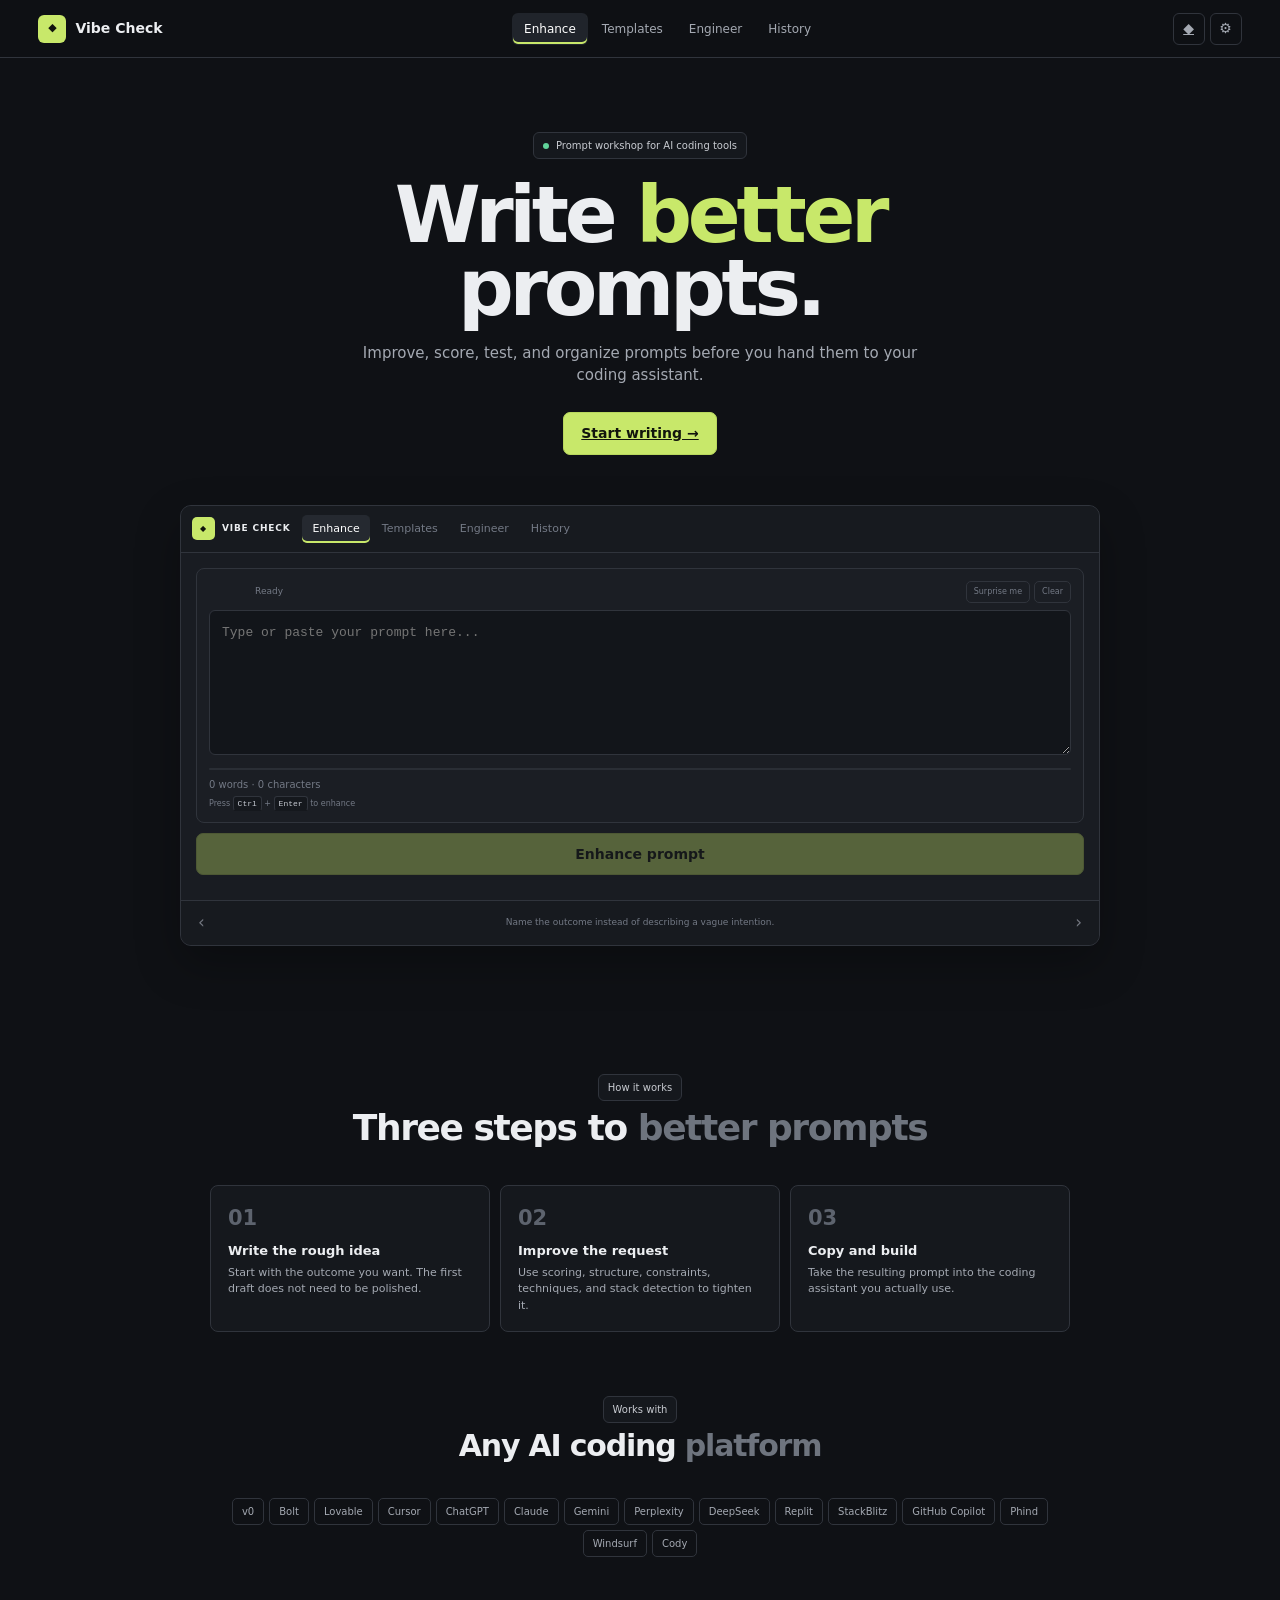
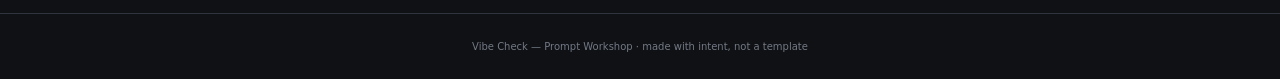
==== index.html @ f43434f5 "Update index.html" ====
<!doctype html>
<html lang="en">
<head>
<meta charset="utf-8">
<meta name="viewport" content="width=device-width, initial-scale=1">
<title>Vibe Check — Prompt Workshop</title>
<style>
:root{
  --bg:#0f1115;
  --bg-raised:#15181d;
  --panel:#191c22;
  --panel-strong:#1d2027;
  --panel-soft:#232730;
  --line:#30343c;
  --line-strong:#464b55;
  --text:#eceef1;
  --muted:#a4a9b2;
  --quiet:#737985;
  --accent:#c8e86a;
  --accent-2:#8bd7e7;
  --ok:#61d39a;
  --bad:#ed7777;
  --warn:#e5c76b;
  --shadow:0 18px 45px rgba(0,0,0,.28);
  --shadow-soft:0 7px 18px rgba(0,0,0,.18);
  --radius:10px;
  --ease:cubic-bezier(.2,.7,.2,1);
}

*{box-sizing:border-box}
html{scroll-behavior:smooth}
body{
  margin:0;
  min-height:100vh;
  color:var(--text);
  background:var(--bg);
  font:14px/1.5 Inter,ui-sans-serif,system-ui,-apple-system,BlinkMacSystemFont,"Segoe UI",sans-serif;
  overflow-x:hidden;
}
body::before{display:none}
::selection{background:rgba(200,232,106,.22);color:#fff}
button,input,textarea{font:inherit}
button{cursor:pointer}
a{color:inherit}
.hidden{display:none!important}

.topbar{
  position:sticky;
  top:0;
  z-index:20;
  min-height:58px;
  padding:8px clamp(14px,3vw,44px);
  display:flex;
  align-items:center;
  justify-content:space-between;
  gap:16px;
  background:rgba(15,17,21,.96);
  border-bottom:1px solid var(--line);
}
.brand{display:flex;align-items:center;gap:9px;text-decoration:none;font-weight:750}
.brand-mark,.app-mark{
  display:grid;
  place-items:center;
  color:#10130d;
  background:var(--accent);
  box-shadow:none;
}
.brand-mark{width:28px;height:28px;border-radius:6px;font-size:11px;transform:none}
.brand-name{letter-spacing:0}
.main-nav{display:flex;gap:2px;padding:2px;background:transparent;border:0;border-radius:7px}
.main-nav button,.small-icon{
  border:1px solid transparent;
  background:transparent;
  color:var(--muted);
  border-radius:6px;
  transition:.15s var(--ease);
}
.main-nav button{padding:6px 11px;font-size:12px}
.main-nav button:hover,.main-nav button.active{background:#20242b;color:#fff}
.main-nav button.active{box-shadow:inset 0 -2px 0 var(--accent)}
.top-actions{display:flex;gap:5px}
.small-icon{width:32px;height:32px;border-color:var(--line);display:inline-grid;place-items:center}
.small-icon:hover{background:#20242b;color:#fff;border-color:var(--line-strong);transform:none}

.hero{
  text-align:center;
  padding:74px 20px 62px;
  position:relative;
}
.hero::after{display:none}
.badge{
  display:inline-flex;
  align-items:center;
  gap:7px;
  padding:5px 9px;
  border:1px solid var(--line);
  border-radius:6px;
  background:#15181d;
  color:#c8cbd1;
  font-size:10px;
  letter-spacing:0;
  box-shadow:none;
}
.dot{width:6px;height:6px;border-radius:50%;background:var(--ok);box-shadow:none}
.hero h1{
  font-size:clamp(46px,7vw,78px);
  line-height:.94;
  letter-spacing:-.055em;
  margin:20px 0 16px;
  text-wrap:balance;
}
.hero h1 span{
  color:var(--accent);
  background:none;
}
.hero p{
  max-width:560px;
  margin:0 auto 25px;
  color:var(--muted);
  font-size:15px;
}
.primary{
  display:inline-flex;
  align-items:center;
  gap:7px;
  border:1px solid #b8d85d;
  border-radius:7px;
  padding:10px 17px;
  background:var(--accent);
  color:#11140d;
  font-weight:750;
  box-shadow:none;
  transition:.15s var(--ease);
}
.primary:hover{transform:none;filter:brightness(1.04);box-shadow:none}
.primary:active{transform:none}

.shell{width:min(920px,calc(100% - 24px));margin:-12px auto 72px}
.workspace{
  overflow:hidden;
  border:1px solid var(--line);
  border-radius:11px;
  background:var(--panel);
  box-shadow:var(--shadow);
  position:relative;
}
.workspace::before{display:none}
.workspace-head{
  display:flex;
  align-items:center;
  gap:12px;
  padding:9px 11px;
  border-bottom:1px solid var(--line);
  background:#171a1f;
  position:relative;
  z-index:1;
}
.app-id{display:flex;align-items:center;gap:7px;font-size:9px;font-weight:800;letter-spacing:.09em;white-space:nowrap}
.app-mark{width:23px;height:23px;border-radius:5px;font-size:8px}
.workspace-tabs{display:flex;gap:2px;overflow:auto;flex:1;scrollbar-width:none}
.workspace-tabs::-webkit-scrollbar{display:none}
.workspace-tabs button{
  flex:0 0 auto;
  padding:6px 10px;
  border:0;
  border-radius:5px;
  background:transparent;
  color:var(--quiet);
  font-size:11px;
  transition:.15s var(--ease);
}
.workspace-tabs button:hover{color:#fff;background:#20242b}
.workspace-tabs button.active{color:#fff;background:#252930;box-shadow:inset 0 -2px 0 var(--accent)}
.panel{padding:15px;position:relative;z-index:1}
.panel:not(.active){display:none}

.box{
  padding:12px;
  margin-bottom:10px;
  border:1px solid var(--line);
  border-radius:8px;
  background:#1b1e24;
  box-shadow:none;
}
textarea,input[type=text]{
  width:100%;
  border:1px solid var(--line);
  outline:0;
  color:#fff;
  background:#12151a;
  border-radius:6px;
  transition:.15s var(--ease);
}
textarea:focus,input[type=text]:focus{
  border-color:#71813d;
  box-shadow:0 0 0 2px rgba(200,232,106,.06);
}
textarea{resize:vertical}
#prompt-input{
  min-height:145px;
  padding:12px;
  font:13px/1.6 ui-monospace,SFMono-Regular,Menlo,monospace;
  background:#12151a;
}
.meta{display:flex;justify-content:space-between;gap:12px;margin-top:7px;color:var(--quiet);font-size:10px}
.meta::first-letter{color:var(--accent)}
.level{padding:2px 7px;border-radius:4px;font-size:9px;font-weight:750}
.level.simple{background:#292d34;color:#c1c5cd}
.level.moderate{background:#342d3e;color:#cdb5e8}
.level.detailed{background:#1e382b;color:#79dca5}
.row{display:flex;gap:7px;align-items:center;margin-bottom:10px}
.grow{flex:1}
.secondary,.copy-btn{
  border:1px solid var(--line);
  background:transparent;
  color:var(--muted);
  border-radius:6px;
  transition:.15s var(--ease);
}
.secondary{padding:6px 10px;font-size:10px}
.secondary:hover{background:#24282f;color:#fff;border-color:var(--line-strong);transform:none}
.enhance{
  width:100%;
  height:42px;
  border:1px solid #adc957;
  border-radius:7px;
  background:var(--accent);
  color:#10130d;
  font-weight:800;
  box-shadow:none;
  transition:.15s var(--ease);
}
.enhance:hover:not(:disabled){transform:none;filter:brightness(1.04);box-shadow:none}
.enhance:disabled{opacity:.35;cursor:not-allowed;box-shadow:none}
.busy .label{display:none}.busy .spinner{display:block}
.spinner{display:none;width:15px;height:15px;border:2px solid #9da98a;border-top-color:#10130e;border-radius:50%;animation:spin .7s linear infinite;margin:auto}
@keyframes spin{to{transform:rotate(360deg)}}

.stack{
  display:flex;
  align-items:center;
  gap:7px;
  margin-bottom:9px;
  padding:6px 9px;
  border:1px solid #35434a;
  border-radius:6px;
  background:#1a2327;
  font-size:10px;
}
.stack strong{color:#fff}.stack small{color:var(--quiet)}
.tipbox{
  padding:10px;
  margin-bottom:9px;
  border:1px solid var(--line);
  border-radius:7px;
  color:var(--muted);
  font-size:10px;
  background:#1a1d22;
}
.tipbox strong{display:block;color:#ddd;margin-bottom:4px}
.tipbox ul{margin:5px 0 0 17px;padding:0}
.tipbox li{margin:2px 0}

.score{
  display:grid;
  grid-template-columns:auto 1fr;
  gap:12px;
  padding:14px;
  border:1px solid var(--line);
  border-radius:8px;
  background:#1b1e24;
  margin-bottom:10px;
}
.score-value{font-size:38px;font-weight:800;line-height:1;letter-spacing:-.04em;color:var(--accent)}
.score-caption{font-weight:750;margin-bottom:7px}
.meter{display:grid;grid-template-columns:70px 1fr 28px;align-items:center;gap:7px;margin:4px 0;font-size:10px;color:var(--muted)}
.track{height:4px;background:#2a2e35;border-radius:2px;overflow:hidden}
.fill{height:100%;background:var(--accent);border-radius:inherit;transition:width .4s var(--ease)}
.score-note{grid-column:1/-1;padding-top:8px;border-top:1px solid #2a2e35;color:var(--muted);font-size:10px}

.result-head,.section-head{display:flex;align-items:center;justify-content:space-between;gap:8px}
.result-head{padding:10px 12px 0}
.result-title{font-size:10px;text-transform:uppercase;letter-spacing:.07em;color:#c7c8ce;font-weight:750}
.copy-btn{padding:4px 8px;font-size:9px}
.copy-btn:hover{color:#fff;background:#25292f}
.copy-btn.done{color:var(--ok);border-color:var(--ok)}
.result-text,.compare pre{margin:0;padding:10px 12px;color:#fff;white-space:pre-wrap;overflow:auto;font:12px/1.6 ui-monospace,SFMono-Regular,Menlo,monospace}
.result-text{max-height:250px}
.improvements,.changes{padding:0 12px 10px;color:var(--muted);font-size:10px}
.improvements div,.changes div{padding:2px 0}

.compare{display:grid;grid-template-columns:1fr 1fr;gap:7px;margin-bottom:10px}
.compare>div{overflow:hidden;border:1px solid var(--line);border-radius:7px;background:#1b1e24}
.compare h4{margin:0;padding:7px 9px;border-bottom:1px solid var(--line);font-size:9px;text-transform:uppercase}
.before h4{color:var(--bad)}.after h4{color:var(--ok)}
.compare pre{max-height:165px;padding:9px}
.efficiency{overflow:hidden;padding:0}
.eff-head{display:flex;align-items:center;gap:7px;padding:9px 11px;cursor:pointer;font-size:11px;font-weight:750}
.eff-head span:last-child{margin-left:auto;color:var(--quiet);font-size:9px}
.eff-body{display:flex;gap:12px;padding:0 11px 11px}
.ring{width:52px;height:52px;flex:0 0 52px;position:relative}
.ring svg{transform:rotate(-90deg)}
.ring-label{position:absolute;inset:0;display:grid;place-items:center;font-size:10px;font-weight:800}
.mini-list{margin:4px 0 7px;padding:0;list-style:none;color:var(--quiet);font:9px/1.5 ui-monospace,monospace}
.bottom-tip{display:flex;align-items:center;gap:7px;padding:8px 11px;border-top:1px solid var(--line);color:var(--quiet);font-size:9px;background:#171a1f}
.bottom-tip span{flex:1;text-align:center}
.bottom-tip button{border:0;background:none;color:#737780;font-size:17px}
.bottom-tip button:hover{color:var(--accent)}

.template-tools{display:flex;gap:5px;overflow:auto;margin-bottom:8px}
.chip{border:1px solid var(--line);border-radius:5px;background:transparent;color:var(--quiet);padding:5px 9px;font-size:9px;white-space:nowrap;transition:.15s var(--ease)}
.chip:hover{color:#fff;border-color:var(--line-strong)}
.chip.active{background:#292d34;color:#fff;border-color:#4a505b}
.search{padding:8px 10px;margin-bottom:8px;font-size:11px}
.template-grid{display:grid;grid-template-columns:1fr 1fr;gap:7px}
.card{
  padding:11px;
  border:1px solid var(--line);
  border-radius:7px;
  background:#1b1e24;
  cursor:pointer;
  transition:.15s var(--ease);
}
.card:hover{border-color:#555b66;transform:none;background:#20242a;box-shadow:none}
.card b{display:block;font-size:11px;margin-bottom:3px}
.card p{margin:0;color:var(--quiet);font-size:9px;line-height:1.45}
.tag{display:inline-block;margin-top:6px;padding:2px 5px;border-radius:3px;background:#292d34;color:var(--muted);font-size:8px}
.section-head{margin-bottom:7px}
.section-label{text-transform:uppercase;letter-spacing:.06em;color:#c4c5ca;font-size:9px;font-weight:750}
.section-sub{color:var(--quiet);font-size:9px}
#engineer-input,#credit-input{padding:10px;font:12px/1.6 ui-monospace,SFMono-Regular,Menlo,monospace}
#engineer-input{min-height:100px}#credit-input{min-height:76px}
.checks{display:grid;gap:2px}
.check{display:grid;grid-template-columns:19px 1fr auto;gap:6px;align-items:center;padding:5px 7px;border-radius:5px;font-size:10px}
.check.pass{background:rgba(97,211,154,.035)}.check.fail{background:rgba(237,119,119,.035)}
.check-icon{display:grid;place-items:center;width:17px;height:17px;border-radius:50%;font-size:9px;font-weight:800}
.pass .check-icon{background:rgba(97,211,154,.12);color:var(--ok)}
.fail .check-icon{background:rgba(237,119,119,.12);color:var(--bad)}
.check-fix{max-width:170px;overflow:hidden;text-overflow:ellipsis;white-space:nowrap;color:var(--quiet);font-size:8px}
.tech-grid{display:grid;grid-template-columns:1fr 1fr;gap:6px}
.tech{display:flex;gap:7px;padding:8px;border:1px solid var(--line);border-radius:6px;background:#1b1e24;cursor:pointer;transition:.15s var(--ease)}
.tech:hover{border-color:#4d5361}
.tech.selected{border-color:#778b42;background:#232b1c}
.tech-mark{width:13px;height:13px;border:1px solid #4b4d57;border-radius:3px;flex:0 0 13px;margin-top:1px}
.selected .tech-mark{background:var(--accent);border-color:var(--accent)}
.tech b{display:block;font-size:10px}.tech small{display:block;color:var(--quiet);font-size:8px}
.history-row{display:flex;align-items:center;gap:7px;padding:8px 9px;margin-bottom:5px;border:1px solid var(--line);border-radius:6px;background:#1b1e24;transition:.15s var(--ease)}
.history-row:hover{border-color:#4b515c;background:#20242a}
.history-text{flex:1;overflow:hidden;text-overflow:ellipsis;white-space:nowrap;color:var(--muted);font-size:10px}
.history-score{font-size:9px;color:#ddd}
.plain{border:0;background:none;color:var(--quiet);padding:3px}
.plain.starred{color:var(--warn)}
.empty{text-align:center;padding:20px;color:var(--quiet);font-size:10px}

.info-section{width:min(860px,calc(100% - 32px));margin:0 auto;padding:56px 0}
.info-title{text-align:center;font-size:clamp(26px,4vw,36px);letter-spacing:-.04em;margin:0 0 30px}
.info-title span{color:#6e747e}
.steps{display:grid;grid-template-columns:1fr 1fr 1fr;gap:10px;align-items:stretch}
.step{padding:17px;border:1px solid var(--line);border-radius:8px;background:#15181d;transition:.15s var(--ease)}
.step:hover{transform:none;border-color:#4b515c}
.step-num{font-size:21px;color:#5d636e;font-weight:800}
.step h3{font-size:13px;margin:7px 0 4px}
.step p{margin:0;color:var(--muted);font-size:11px}
.platforms{text-align:center;padding-top:8px}
.platform-list{display:flex;flex-wrap:wrap;justify-content:center;gap:5px;margin-top:13px}
.platform-list span{padding:5px 9px;border:1px solid var(--line);border-radius:5px;color:var(--muted);font-size:10px}
footer{padding:25px;text-align:center;border-top:1px solid var(--line);color:var(--quiet);font-size:10px}

.modal{position:fixed;inset:0;z-index:50;display:grid;place-items:center;padding:18px}
.modal-bg{position:absolute;inset:0;background:rgba(0,0,0,.68);backdrop-filter:blur(3px)}
.modal-card{position:relative;width:min(420px,100%);max-height:80vh;overflow:auto;padding:17px;border:1px solid var(--line);border-radius:9px;background:#1a1d22;box-shadow:var(--shadow)}
.modal-head{display:flex;justify-content:space-between;align-items:center;margin-bottom:15px;font-weight:800}
.modal-close{border:0;background:none;color:var(--quiet)}
.modal-close:hover{color:#fff}
.setting{display:flex;justify-content:space-between;align-items:center;padding:8px 0;font-size:11px}
.switch{position:relative;width:36px;height:20px}
.switch input{opacity:0;width:0;height:0}
.slider{position:absolute;inset:0;background:#343941;border-radius:5px;transition:.15s}
.slider:before{content:"";position:absolute;width:14px;height:14px;left:3px;top:3px;background:#fff;border-radius:4px;transition:.15s}
.switch input:checked+.slider{background:#6e8b38}
.switch input:checked+.slider:before{transform:translateX(16px)}
.modal-actions{padding-top:12px;border-top:1px solid var(--line);margin-top:10px;display:flex;gap:6px;flex-wrap:wrap}
.toast-area{position:fixed;right:14px;top:68px;z-index:80;display:grid;gap:6px}
.toast{padding:8px 11px;border:1px solid var(--line);border-radius:6px;background:#20242a;color:#fff;box-shadow:var(--shadow-soft);font-size:10px;animation:toast-in .2s var(--ease)}
@keyframes toast-in{from{opacity:0;transform:translateY(-4px)}to{opacity:1;transform:none}}

#draft-status{color:var(--quiet);font-size:9px;min-width:74px;text-align:right;transition:color .15s}
#draft-status.saved{color:var(--ok)}
#draft-status.hot{color:var(--accent)}
.prompt-toolbar{display:flex;justify-content:space-between;align-items:center;gap:7px;margin:0 0 7px}
.prompt-toolbar .micro-actions{display:flex;gap:4px}
.micro-btn{border:1px solid var(--line);background:transparent;color:var(--quiet);border-radius:5px;padding:4px 7px;font-size:8px}
.micro-btn:hover{color:#fff;background:#24282e}
.char-meter{height:2px;background:#2a2e35;margin-top:7px;border-radius:2px;overflow:hidden}
.char-meter i{display:block;height:100%;width:0;background:var(--accent);transition:width .2s}
.shortcut-hint{font-size:8px;color:var(--quiet);margin-top:6px}
.shortcut-hint kbd{padding:2px 4px;border:1px solid var(--line);border-bottom-color:#15181d;border-radius:3px;background:#15181d;color:#c8ccd4}

@media(max-width:760px){
  .main-nav{display:none}
  .topbar{padding:8px 12px}
  .hero{padding:68px 16px 54px}
  .shell{width:calc(100% - 16px)}
  .workspace-head{padding:8px}
  .panel{padding:10px}
  .template-grid,.tech-grid,.compare,.steps{grid-template-columns:1fr}
  .score{grid-template-columns:1fr}
  .score-note{grid-column:auto}
  .info-section{width:calc(100% - 24px)}
  .prompt-toolbar{align-items:flex-start;flex-direction:column}
  .prompt-toolbar .micro-actions{width:100%}
  .micro-btn{flex:1}
  .toast-area{left:10px;right:10px;top:66px}
}
@media(prefers-reduced-motion:reduce){
  *,*::before,*::after{
    scroll-behavior:auto!important;
    animation-duration:.001ms!important;
    animation-iteration-count:1!important;
    transition-duration:.001ms!important
  }
}
</style>
</head>
<body>
<header class="topbar">
  <a class="brand" href="#"><span class="brand-mark">◆</span><span>Vibe Check</span></a>
  <nav class="main-nav" aria-label="Main">
    <button class="active" data-tab="enhance">Enhance</button>
    <button data-tab="templates">Templates</button>
    <button data-tab="engineer">Engineer</button>
    <button data-tab="history">History</button>
  </nav>
  <div class="top-actions">
    <a class="small-icon" href="#workspace" aria-label="Open workspace">◆</a>
    <button class="small-icon" id="settings-btn" aria-label="Settings">⚙</button>
  </div>
</header>

<main>
<section class="hero">
  <div class="badge"><span class="dot"></span>Prompt workshop for AI coding tools</div>
  <h1>Write <span>better</span><br>prompts.</h1>
  <p>Improve, score, test, and organize prompts before you hand them to your coding assistant.</p>
  <a class="primary" href="#workspace">Start writing →</a>
</section>

<section class="shell" id="workspace">
<div class="workspace">
  <div class="workspace-head">
    <div class="app-id"><span class="app-mark">◆</span>VIBE CHECK</div>
    <nav class="workspace-tabs">
      <button class="active" data-tab="enhance">Enhance</button>
      <button data-tab="templates">Templates</button>
      <button data-tab="engineer">Engineer</button>
      <button data-tab="history">History</button>
    </nav>
  </div>

  <section class="panel active" id="panel-enhance">
    <div class="stack hidden" id="stack-badge"><span class="dot"></span><small>Detected stack:</small><strong id="stack-name"></strong></div>
    <div class="tipbox hidden" id="stack-tips"><strong>Useful reminders</strong><span id="tips-stack-name"></span><ul id="tips-list"></ul></div>

    <div class="box">
      <div class="prompt-toolbar">
        <span id="draft-status">Ready</span>
        <div class="micro-actions">
          <button class="micro-btn" id="btn-random-prompt" type="button">Surprise me</button>
          <button class="micro-btn" id="btn-clear-prompt" type="button">Clear</button>
        </div>
      </div>

      <textarea id="prompt-input" maxlength="5000" placeholder="Type or paste your prompt here..."></textarea>

      <div class="char-meter" aria-hidden="true">
        <i id="char-meter-fill"></i>
      </div>

      <div class="meta">
        <span id="word-count">0 words · 0 characters</span>
        <span id="complexity-badge" class="level hidden"></span>
      </div>

      <div class="shortcut-hint">
        Press <kbd>Ctrl</kbd> + <kbd>Enter</kbd> to enhance
      </div>
    </div>

    <div class="row">
      <button class="enhance grow" id="btn-enhance" disabled>
        <span class="label">Enhance prompt</span><span class="spinner"></span>
      </button>
      <button class="small-icon hidden" id="btn-undo" title="Undo">↶</button>
      <button class="small-icon hidden" id="btn-redo" title="Redo">↷</button>
    </div>

    <div class="score hidden" id="score-display">
      <div><span class="score-value" id="score-number">0</span><span style="color:var(--soft)"> / 100</span></div>
      <div><div class="score-caption" id="score-label"></div><div id="score-bars"></div></div>
      <div class="score-note" id="score-feedback"></div>
    </div>

    <div class="box hidden" id="enhanced-area" style="padding:0;border-left:2px solid var(--accent)">
      <div class="result-head"><span class="result-title">✓ Enhanced</span><button class="copy-btn" id="btn-copy-enhanced">Copy</button></div>
      <pre class="result-text" id="enhanced-text"></pre>
      <div class="improvements" id="improvements-list"></div>
    </div>

    <div class="compare hidden" id="before-after">
      <div class="before">
        <h4>Before <button class="copy-btn" id="btn-copy-before" type="button">Copy</button></h4>
        <pre id="before-text"></pre>
      </div>
      <div class="after">
        <h4>After <button class="copy-btn" id="btn-copy-after" type="button">Copy</button></h4>
        <pre id="after-text"></pre>
      </div>
      <div class="changes" id="changes-list" style="grid-column:1/-1"></div>
    </div>

    <div class="box efficiency hidden" id="token-efficiency">
      <div class="eff-head" id="efficiency-toggle">▥ <span>Token efficiency</span><span id="efficiency-pct"></span>⌄</div>
      <div class="eff-body hidden" id="efficiency-body">
        <div class="ring">
          <svg width="58" height="58" viewBox="0 0 58 58">
            <circle cx="29" cy="29" r="24" fill="none" stroke="#292b35" stroke-width="4"/>
            <circle id="efficiency-ring" cx="29" cy="29" r="24" fill="none" stroke="#fff" stroke-width="4" stroke-dasharray="150.8" stroke-linecap="round"/>
          </svg>
          <span class="ring-label" id="ring-percent">100%</span>
        </div>
        <div><div id="filler-count" style="color:var(--muted);font-size:11px"></div><ul class="mini-list" id="filler-list"></ul><button class="secondary" id="btn-strip-filler">Strip filler</button></div>
      </div>
    </div>
  </section>

  <section class="panel" id="panel-templates">
    <div class="template-tools" id="templates-category-tabs">
      <button class="chip active" data-category="ui-components">UI</button>
      <button class="chip" data-category="full-apps">Apps</button>
      <button class="chip" data-category="fixes">Fixes</button>
      <button class="chip" data-category="api-backend">API</button>
      <button class="chip" data-category="ai-prompts">AI</button>
    </div>
    <input class="search" id="template-search" type="text" placeholder="Search templates...">
    <div class="template-grid" id="templates-grid"></div>
  </section>

  <section class="panel" id="panel-engineer">
    <div class="box">
      <div class="section-head"><span class="section-label">Source prompt</span><button class="secondary" id="btn-engineer-from-enhance">Use last enhanced</button></div>
      <textarea id="engineer-input" maxlength="5000" placeholder="Paste or type your prompt to engineer..."></textarea>
      <div class="meta"><span id="engineer-word-count">0 words · 0 characters</span></div>
    </div>

    <div class="box">
      <div class="section-head"><span class="section-label">Quality checklist</span><span id="checklist-score" class="section-sub"></span></div>
      <div class="checks" id="checklist-grid"></div>
    </div>

    <div class="box">
      <div class="section-head"><span class="section-label">Apply techniques</span><button class="secondary" id="btn-apply-techniques">Apply selected</button></div>
      <div class="tech-grid" id="techniques-grid"></div>
    </div>

    <div class="box">
      <div class="section-head"><span class="section-label">Prompt variants</span><button class="secondary" id="btn-generate-variants">Generate</button></div>
      <div id="variants-container"><div class="empty">Click Generate to create 3 variations</div></div>
    </div>

    <div class="box">
      <div class="section-head"><span class="section-label">Version history</span><span><button class="secondary" id="btn-save-version">Save</button> <button class="secondary" id="btn-clear-versions">Clear</button></span></div>
      <div id="versions-list"><div class="empty">No versions saved</div></div>
    </div>

    <div class="box">
      <div class="section-head"><span class="section-label">Credit saver</span><span class="section-sub">English → Chinese</span></div>
      <p style="margin:7px 0 10px;color:var(--muted);font-size:10px">Chinese can use fewer tokens for some prompts. Compare provider-specific usage before relying on the estimate.</p>
      <textarea id="credit-input" maxlength="5000" placeholder="Paste your English prompt..."></textarea>
      <div class="meta"><span id="credit-word-count">0 words · 0 characters</span><span>estimate only</span></div>
      <div class="row" style="margin-top:10px"><button class="enhance grow" id="btn-credit-transform" disabled><span class="label">Transform</span><span class="spinner"></span></button></div>
      <div class="box hidden" id="credit-result" style="margin:10px 0 0"><div class="result-head"><span class="result-title">Chinese prompt</span><button class="copy-btn" id="btn-copy-credit">Copy</button></div><pre class="result-text" id="credit-text"></pre></div>
    </div>
  </section>

  <section class="panel" id="panel-history">
    <input class="search" id="history-search" type="text" placeholder="Search prompts...">
    <div id="history-list"></div>
    <button class="secondary" id="btn-clear-history" style="margin-top:7px;color:var(--bad)">Clear all history</button>
  </section>

  <div class="bottom-tip"><button id="tip-prev">‹</button><span id="tip-text"></span><button id="tip-next">›</button></div>
</div>
</section>

<section class="info-section">
  <div class="badge" style="display:flex;width:max-content;margin:auto">How it works</div>
  <h2 class="info-title">Three steps to <span>better prompts</span></h2>
  <div class="steps">
    <article class="step"><div class="step-num">01</div><h3>Write the rough idea</h3><p>Start with the outcome you want. The first draft does not need to be polished.</p></article>
    <article class="step"><div class="step-num">02</div><h3>Improve the request</h3><p>Use scoring, structure, constraints, techniques, and stack detection to tighten it.</p></article>
    <article class="step"><div class="step-num">03</div><h3>Copy and build</h3><p>Take the resulting prompt into the coding assistant you actually use.</p></article>
  </div>
</section>

<section class="info-section platforms">
  <div class="badge" style="display:flex;width:max-content;margin:auto">Works with</div>
  <h2 class="info-title" style="font-size:30px">Any AI coding <span>platform</span></h2>
  <div class="platform-list">
    <span>v0</span><span>Bolt</span><span>Lovable</span><span>Cursor</span><span>ChatGPT</span>
    <span>Claude</span><span>Gemini</span><span>Perplexity</span><span>DeepSeek</span><span>Replit</span>
    <span>StackBlitz</span><span>GitHub Copilot</span><span>Phind</span><span>Windsurf</span><span>Cody</span>
  </div>
</section>
</main>

<footer>Vibe Check — Prompt Workshop · made with intent, not a template</footer>

<div class="modal hidden" id="settings-modal">
  <div class="modal-bg" id="settings-backdrop"></div>
  <div class="modal-card">
    <div class="modal-head"><span>Settings</span><button class="modal-close" id="settings-close">✕</button></div>
    <div class="setting"><span>Auto-detect stack</span><label class="switch"><input type="checkbox" id="setting-auto-stack" checked><span class="slider"></span></label></div>
    <div class="setting"><span>Token efficiency</span><label class="switch"><input type="checkbox" id="setting-token-eff" checked><span class="slider"></span></label></div>
    <div class="setting"><span>Before / after</span><label class="switch"><input type="checkbox" id="setting-before-after" checked><span class="slider"></span></label></div>
    <div class="modal-actions">
      <button class="secondary" id="btn-export">Export data</button>
      <button class="secondary" id="btn-clear-data" style="color:var(--bad)">Clear all data</button>
      <button class="secondary" id="btn-reset-settings">Reset settings</button>
    </div>
  </div>
</div>
<div class="toast-area" id="toast-container"></div>

<script>
function initApp() {
  "use strict";

  const el = id => document.getElementById(id);
  const q = (selector, root = document) => [...root.querySelectorAll(selector)];
  const store = {
    read(key, fallback) {
      try { return JSON.parse(localStorage.getItem(key)) ?? fallback; }
      catch { return fallback; }
    },
    write(key, value) { localStorage.setItem(key, JSON.stringify(value)); }
  };

  const app = {
    history: store.read("vibe_history", []),
    versions: store.read("vibe_versions", []),
    settings: store.read("vibe_settings", {
      autoStack: true, tokenEff: true, beforeAfter: true
    }),
    lastEnhanced: localStorage.getItem("vibe_last_enhanced") || "",
    original: "",
    tip: 0
  };

  const tips = [
    "Name the outcome instead of describing a vague intention.",
    "Include constraints, edge cases, and completion criteria.",
    "Mention the framework or environment when it changes the solution.",
    "Ask for accessible and responsive behavior when building UI.",
    "For larger jobs, split the request into clear deliverables."
  ];

  const library = {
    "ui-components": [
      ["Responsive dashboard","Build a responsive dashboard with navigation, cards, tables, filters, and loading states.","UI"],
      ["Landing page","Create a modern responsive landing page with a hero, features, testimonials, CTA, and footer.","UI"],
      ["Accessible modal","Create a reusable modal with keyboard support, focus management, and sensible animation.","UI"],
      ["Data table","Build a responsive table with sorting, filtering, pagination, and empty states.","UI"]
    ],
    "full-apps": [
      ["SaaS starter","Build a production-ready SaaS app with authentication, dashboard, settings, billing, and responsive UI.","APP"],
      ["Task manager","Create a task management app with projects, tasks, priorities, filters, and persistence.","APP"],
      ["Admin panel","Build an admin panel with authentication, analytics, users, roles, and settings.","APP"]
    ],
    fixes: [
      ["Responsive layout","Fix the responsive layout without changing the existing design or functionality.","FIX"],
      ["JavaScript bug","Find and fix JavaScript errors and broken event handlers without changing the UI.","FIX"],
      ["Form validation","Fix validation, error states, and submission handling while preserving the existing design.","FIX"]
    ],
    "api-backend": [
      ["REST API","Create a REST API with validation, authentication, error handling, pagination, and clear endpoints.","API"],
      ["Database schema","Design a normalized database schema with relationships, indexes, and migration-ready SQL.","API"],
      ["Authentication","Implement secure authentication with sessions, password hashing, validation, and protected routes.","API"]
    ],
    "ai-prompts": [
      ["Code review","Review this code for correctness, security, performance, accessibility, and maintainability. Return actionable fixes.","AI"],
      ["Debugging","Debug the issue systematically. Explain the root cause, then provide the smallest safe fix.","AI"],
      ["Refactor","Refactor this code for readability and maintainability without changing its behavior.","AI"]
    ]
  };

  const techniques = [
    ["Role","Define an expert perspective."],
    ["Constraints","Add explicit rules and boundaries."],
    ["Steps","Turn the work into ordered actions."],
    ["Criteria","Define measurable completion checks."],
    ["Edge cases","Cover failure and unusual states."],
    ["Output format","Specify exactly how the answer should be returned."]
  ];

  function notify(message) {
    const node = document.createElement("div");
    node.className = "toast";
    node.textContent = message;
    el("toast-container").append(node);
    setTimeout(() => node.remove(), 2200);
  }

  async function copy(value, button) {
    try {
      await navigator.clipboard.writeText(value);
      if (button) {
        button.textContent = "Copied";
        button.classList.add("done");
        setTimeout(() => {
          button.textContent = "Copy";
          button.classList.remove("done");
        }, 1100);
      }
      notify("Copied to clipboard");
    } catch {
      notify("Clipboard access failed");
    }
  }

  function words(value) {
    const clean = value.trim();
    return clean ? clean.split(/\s+/).length : 0;
  }

  // Small, intentionally opinionated touches: local drafts, a surprise prompt,
  // keyboard-first enhancement, and a character runway. No dependencies.
  const surprisePrompts = [
    "Redesign this dashboard so the important actions are obvious, fast, and accessible.",
    "Refactor this component without changing its public API or existing behavior.",
    "Build a polished empty state that explains what happened and gives the user a useful next step.",
    "Fix the responsive layout while preserving the current visual language and content.",
    "Review this UI for accessibility, loading states, edge cases, and unnecessary complexity."
  ];

  function saveDraft(value) {
    try {
      localStorage.setItem("vibe_draft", value);
      const status = el("draft-status");
      if (status) {
        status.textContent = value ? "Draft saved" : "Ready";
        status.classList.add("saved");
        setTimeout(() => status.classList.remove("saved"), 900);
      }
    } catch (_) {}
  }

  function updatePromptMeter(value) {
    const fill = el("char-meter-fill");
    if (fill) fill.style.width = `${Math.min(100, (value.length / 5000) * 100)}%`;
  }

  function syncPrompt(value, announce = false) {
    el("btn-enhance").disabled = !value.trim();
    updateCount(el("prompt-input"), el("word-count"));
    const [className, label] = complexity(value);
    el("complexity-badge").textContent = label;
    el("complexity-badge").className = `level ${className}${value ? "" : " hidden"}`;
    updatePromptMeter(value);
    showStack(value);
    saveDraft(value);
    if (announce) notify("Draft restored");
  }

  function updateCount(input, output) {
    const value = input.value.trim();
    output.textContent = `${words(value)} words · ${value.length} characters`;
  }

  function complexity(value) {
    const count = words(value);
    if (count < 20) return ["simple", "Simple"];
    if (count < 80) return ["moderate", "Moderate"];
    return ["detailed", "Detailed"];
  }

  function score(value) {
    const text = value.toLowerCase();
    const measures = [
      ["Clarity", 35 + (value.length > 80 ? 20 : 0) +
        (/[.!?]/.test(value) ? 15 : 0) +
        (/\b(build|create|make|fix|design|implement|write)\b/.test(text) ? 30 : 0)],
      ["Specificity", 25 + (value.length > 150 ? 25 : 0) +
        (/\b(react|next|vue|svelte|html|css|javascript|typescript|api|database)\b/.test(text) ? 25 : 0) +
        (/\b(responsive|mobile|desktop|accessible)\b/.test(text) ? 25 : 0)],
      ["Constraints", 20 +
        (/\b(must|should|required|without|only|avoid|don't|do not)\b/.test(text) ? 35 : 0) +
        (/\b(performance|security|accessibility|validation)\b/.test(text) ? 25 : 0) +
        (text.includes("acceptance") ? 20 : 0)],
      ["Context", 25 + (value.length > 100 ? 20 : 0) +
        (/\b(user|users|customer|admin|developer)\b/.test(text) ? 20 : 0) +
        (/\b(existing|current|project|app|website)\b/.test(text) ? 35 : 0)]
    ];
    measures.forEach(item => item[1] = Math.min(100, item[1]));
    return {
      total: Math.round(measures.reduce((sum, item) => sum + item[1], 0) / measures.length),
      measures
    };
  }

  function localRewrite(input) {
    const original = input.trim();

    if (!original) {
      return { enhanced: "", improvements: [] };
    }

    let result = original;
    const changes = [];
    const lower = original.toLowerCase();

    // Read the prompt first. Different jobs deserve different advice.
    const requirements = [];
    const acceptance = [];

    const hasAction =
      /\b(goal|objective|build|create|make|implement|fix|design|write|develop|add|update|remove|refactor|change)\b/i
        .test(original);

    const isUI =
      /\b(ui|interface|frontend|front-end|website|webpage|page|component|layout|design)\b/i
        .test(lower);

    const isDashboard =
      /\b(dashboard|admin panel|analytics|metrics|statistics|charts|table|reporting)\b/i
        .test(lower);

    const isAuth =
      /\b(login|log in|signin|sign in|signup|sign up|register|authentication|auth|password|account)\b/i
        .test(lower);

    const isForm =
      /\b(form|input|textarea|select|checkbox|radio|submit|validation)\b/i
        .test(lower);

    const isAPI =
      /\b(api|rest api|endpoint|backend|server|request|response|http|fetch|axios|graphql)\b/i
        .test(lower);

    const isDatabase =
      /\b(database|db|sql|postgres|postgresql|mysql|mongodb|schema|query|migration|supabase|firebase)\b/i
        .test(lower);

    const isBug =
      /\b(bug|broken|error|fix|issue|doesn't work|not working|crash|debug|problem)\b/i
        .test(lower);

    const isReact =
      /\b(react|next\.?js|nextjs|jsx|tsx|hooks|usestate|useeffect)\b/i
        .test(lower);

    const isCSS =
      /\b(css|stylesheet|styling|styles|scss|sass|tailwind|animation|transition|grid|flexbox)\b/i
        .test(lower);

    const isLanding =
      /\b(landing page|marketing page|homepage|home page|hero|pricing page|portfolio)\b/i
        .test(lower);

    const mentionsResponsive =
      /\b(responsive|mobile|tablet|desktop|phone|small screen)\b/i.test(lower);

    const mentionsAccessibility =
      /\b(accessib|aria|screen reader|keyboard|focus)\b/i.test(lower);

    if (!hasAction) {
      result = `Goal: ${original}`;
      changes.push("Added a clear goal");
    }

    if (isUI) {
      requirements.push(
        "Keep the interface visually consistent and easy to understand.",
        "Make interactive controls clear in normal, hover, focus, and disabled states."
      );
      changes.push("Added interface-specific guidance");
    }

    if (isDashboard) {
      requirements.push(
        "Make the most important metrics and actions easy to scan.",
        "Handle loading, empty, no-data, and failed-data states clearly.",
        "Keep tables, filters, cards, and charts usable on smaller screens."
      );
      acceptance.push(
        "The important information is easy to find at a glance.",
        "Empty and loading states explain what the user can do next."
      );
      changes.push("Added dashboard-specific guidance");
    }

    if (isAuth) {
      requirements.push(
        "Handle signed-out, signing-in, signed-in, and failed-authentication states.",
        "Validate credentials without exposing sensitive information.",
        "Keep password and account data handled securely."
      );
      acceptance.push(
        "Authentication states work correctly.",
        "Invalid credentials produce clear, safe feedback."
      );
      changes.push("Added authentication-specific guidance");
    }

    if (isForm) {
      requirements.push(
        "Validate fields at the appropriate point in the user flow.",
        "Show useful feedback for missing or invalid values.",
        "Prevent accidental duplicate submissions while a request is in progress."
      );
      acceptance.push(
        "Valid data can be submitted successfully.",
        "Invalid data receives clear feedback near the relevant field."
      );
      changes.push("Added form-specific guidance");
    }

    if (isAPI) {
      requirements.push(
        "Keep request and response behavior predictable for each relevant endpoint.",
        "Validate incoming data before processing it.",
        "Return useful error responses when requests fail."
      );
      acceptance.push(
        "Successful and failed requests are handled correctly.",
        "Invalid input produces a clear error response."
      );
      changes.push("Added API-specific guidance");
    }

    if (isDatabase) {
      requirements.push(
        "Keep the data model consistent and avoid unnecessary duplication.",
        "Define relationships, validation, and useful indexes where appropriate.",
        "Handle missing records and database failures safely."
      );
      acceptance.push(
        "The required data can be stored and retrieved correctly.",
        "Missing or invalid data does not break the application."
      );
      changes.push("Added database-specific guidance");
    }

    if (isBug) {
      requirements.push(
        "Identify the root cause before changing the implementation.",
        "Make the smallest safe change that fixes the reported behavior.",
        "Avoid unrelated refactoring unless it is necessary for the fix."
      );
      acceptance.push(
        "The reported issue is reproducibly fixed.",
        "Existing working behavior remains intact."
      );
      changes.push("Added debugging guidance");
    }

    if (isReact) {
      requirements.push(
        "Follow the existing component and state-management patterns in the project.",
        "Keep component responsibilities clear and avoid unnecessary state.",
        "Preserve existing props and public behavior unless a change is required."
      );
      changes.push("Added React-specific guidance");
    }

    if (isCSS) {
      requirements.push(
        "Keep styles consistent with the existing visual language.",
        "Prefer reusable rules over unnecessary one-off declarations.",
        "Make spacing, typography, states, and transitions feel intentional."
      );
      changes.push("Added CSS-specific guidance");
    }

    if (isLanding) {
      requirements.push(
        "Make the main message and primary call to action obvious.",
        "Keep the visual hierarchy clear from the hero through the final CTA.",
        "Use responsive typography and spacing instead of simply shrinking the desktop layout."
      );
      acceptance.push(
        "The main value proposition is understandable immediately.",
        "The primary CTA stays clear across screen sizes."
      );
      changes.push("Added landing-page guidance");
    }

    if (isUI && !mentionsResponsive) {
      requirements.push(
        "Consider sensible responsive behavior where the layout becomes constrained."
      );
      changes.push("Added responsive consideration");
    }

    if (isUI && !mentionsAccessibility) {
      requirements.push(
        "Keep interactive controls usable with keyboard navigation and visible focus."
      );
      changes.push("Added practical accessibility guidance");
    }

    // Unknown requests still get useful help, but not a giant generic template.
    if (!requirements.length) {
      const subject = extractSubject(original);

      if (subject) {
        requirements.push(
          `Keep the implementation focused on the requested ${subject}.`,
          "Avoid adding complexity that is unrelated to the requested outcome."
        );
        changes.push("Added guidance based on the requested subject");
      } else {
        requirements.push(
          "Keep the implementation focused on the requested outcome.",
          "Avoid unrelated changes outside the scope of the request."
        );
        changes.push("Added focused implementation guidance");
      }
    }

    // Don't repeat things the user has already said.
    const usefulRequirements = requirements.filter(requirement => {
      const importantWords = requirement
        .toLowerCase()
        .replace(/[^\w\s]/g, "")
        .split(/\s+/)
        .filter(word => word.length > 5)
        .slice(0, 3);

      return !importantWords.every(word => lower.includes(word));
    });

    if (usefulRequirements.length) {
      result += "\n\nRequirements:\n";
      usefulRequirements.forEach(item => {
        result += `- ${item}\n`;
      });
    }

    if (!acceptance.length) {
      acceptance.push(
        "The requested result works end-to-end.",
        "Preserve existing behavior unless the request explicitly changes it."
      );
    }

    result += "\nAcceptance criteria:\n";
    acceptance.forEach(item => {
      result += `- ${item}\n`;
    });

    changes.push("Added task-specific acceptance criteria");

    return {
      enhanced: result.trim(),
      improvements: [...new Set(changes)]
    };
  }

  function extractSubject(prompt) {
    const clean = prompt.replace(/\s+/g, " ").trim();

    const patterns = [
      /\b(?:build|create|make|design|develop|implement)\s+(?:a|an|the)?\s*([^.!?]+)/i,
      /\b(?:fix|update|improve|refactor|redesign)\s+(?:the|this|my)?\s*([^.!?]+)/i,
      /\b(?:add|remove)\s+(?:a|an|the)?\s*([^.!?]+)/i
    ];

    for (const pattern of patterns) {
      const match = clean.match(pattern);

      if (match && match[1]) {
        return match[1].trim().replace(/[,:;]+$/, "");
      }
    }

    return "";
  }

  async function improve(prompt, mode = "enhance") {
    const controller = new AbortController();
    const timeout = setTimeout(() => controller.abort(), 7000);

    try {
      const response = await fetch("/api/enhance", {
        method: "POST",
        headers: {"Content-Type":"application/json"},
        body: JSON.stringify({prompt, mode}),
        signal: controller.signal
      });
      if (response.ok) {
        const data = await response.json();
        if (data && data.enhanced) {
          return {enhanced:data.enhanced, improvements:data.improvements || []};
        }
      }
    } catch (_) {
      // Fall through to the offline rewrite.
    } finally {
      clearTimeout(timeout);
    }
    return localRewrite(prompt);
  }

  function stackFor(prompt) {
    const rules = [
      ["Next.js", /next\.?js|nextjs/],
      ["React", /\breact\b/],
      ["Vue", /\bvue\b/],
      ["Svelte", /\bsvelte\b/],
      ["Tailwind CSS", /tailwind/],
      ["Node.js", /\bnode\.?js\b|express/],
      ["Python", /\bpython\b|django|flask/]
    ];
    const lower = prompt.toLowerCase();
    return rules.find(rule => rule[1].test(lower))?.[0] || "";
  }

  function showStack(prompt) {
    const found = app.settings.autoStack ? stackFor(prompt) : "";
    const badge = el("stack-badge");
    const tip = el("stack-tips");
    if (!found) {
      badge.classList.add("hidden");
      tip.classList.add("hidden");
      return;
    }
    el("stack-name").textContent = found;
    el("tips-stack-name").textContent = `${found} is detected.`;
    el("tips-list").innerHTML =
      `<li>Use conventions already established by the project.</li>` +
      `<li>Avoid introducing incompatible tooling without a reason.</li>`;
    badge.classList.remove("hidden");
    tip.classList.remove("hidden");
  }

  function fillerStats(value) {
    const list = ["very","really","basically","just","simply","please","kindly","obviously","actually"];
    const hits = list.filter(word => new RegExp(`\\b${word}\\b`, "i").test(value));
    const count = hits.reduce((sum, word) => {
      const found = value.match(new RegExp(`\\b${word}\\b`, "gi"));
      return sum + (found ? found.length : 0);
    }, 0);
    return {hits, count, total:words(value)};
  }

  function updateEfficiency(value) {
    if (!app.settings.tokenEff) {
      el("token-efficiency").classList.add("hidden");
      return;
    }
    const stats = fillerStats(value);
    const pct = stats.total ? Math.max(0, Math.round((1 - stats.count / stats.total) * 100)) : 100;
    el("token-efficiency").classList.remove("hidden");
    el("efficiency-pct").textContent = `${pct}% efficient`;
    el("ring-percent").textContent = `${pct}%`;
    el("efficiency-ring").style.strokeDashoffset = 150.8 - 150.8 * pct / 100;
    el("filler-count").textContent = stats.count ? `${stats.count} possible filler word(s)` : "No obvious filler found";
    el("filler-list").innerHTML = stats.hits.map(item => `<li>${item}</li>`).join("");
  }

  function renderScore(prompt) {
    const result = score(prompt);
    el("score-display").classList.remove("hidden");
    el("score-number").textContent = result.total;
    el("score-label").textContent =
      result.total >= 80 ? "Strong prompt" :
      result.total >= 60 ? "Good foundation" : "Needs more detail";

    el("score-bars").innerHTML = result.measures.map(([name, value]) =>
      `<div class="meter"><span>${name}</span><span class="track"><span class="fill" style="width:${value}%"></span></span><span>${value}</span></div>`
    ).join("");

    el("score-feedback").textContent = result.total < 80
      ? "Add concrete requirements, context, and constraints."
      : "Good structure. Acceptance criteria can make results more repeatable.";

    return result.total;
  }

  function saveHistory(original, enhanced) {
    app.history.unshift({
      id: Date.now(),
      prompt: original,
      enhanced,
      score: score(original).total,
      starred: false
    });
    app.history = app.history.slice(0, 30);
    store.write("vibe_history", app.history);
    renderHistory();
  }

  function presentResult(original, data) {
    app.original = original;
    app.lastEnhanced = data.enhanced;
    localStorage.setItem("vibe_last_enhanced", data.enhanced);

    el("enhanced-text").textContent = data.enhanced;
    el("improvements-list").innerHTML = (data.improvements || [])
      .map(item => `<div>• ${item}</div>`).join("");
    el("enhanced-area").classList.remove("hidden");

    if (app.settings.beforeAfter) {
      el("before-text").textContent = original;
      el("after-text").textContent = data.enhanced;
      el("changes-list").innerHTML = (data.improvements?.length
        ? data.improvements
        : ["Improved structure and specificity"])
        .map(item => `<div>• ${item}</div>`).join("");
      el("before-after").classList.remove("hidden");
    } else {
      el("before-after").classList.add("hidden");
    }

    updateEfficiency(data.enhanced);
    saveHistory(original, data.enhanced);
    el("btn-undo").classList.remove("hidden");
    el("btn-redo").classList.add("hidden");
  }

  function renderTemplates(category = "ui-components", search = "") {
    const query = search.toLowerCase();
    const data = (library[category] || []).filter(item =>
      `${item[0]} ${item[1]}`.toLowerCase().includes(query)
    );
    el("templates-grid").innerHTML = data.map(item =>
      `<article class="card" data-template="${escapeHtml(item[1])}">
        <b>${escapeHtml(item[0])}</b><p>${escapeHtml(item[1])}</p><span class="tag">${item[2]}</span>
      </article>`
    ).join("");
  }

  function escapeHtml(value) {
    return value.replace(/[&<>"']/g, char => ({
      "&":"&amp;","<":"&lt;",">":"&gt;",'"':"&quot;","'":"&#039;"
    }[char]));
  }

  function checklist(prompt) {
    const lower = prompt.toLowerCase();
    const checks = [
      ["Clear objective", /\b(build|create|make|implement|fix|design|write)\b/, "State the desired outcome"],
      ["Specific context", prompt.length > 80, "Add project or context details"],
      ["Constraints", /\b(must|should|required|without|avoid|don't|do not)\b/, "Add explicit constraints"],
      ["Edge states", /\b(error|loading|empty|validation)\b/, "Define failure and loading states"],
      ["Acceptance criteria", /\b(acceptance|criteria|done when|must include)\b/, "Add measurable completion criteria"]
    ];
    const passed = checks.filter(item =>
      typeof item[1] === "boolean" ? item[1] : item[1].test(lower)
    ).length;

    el("checklist-score").textContent = `${passed}/${checks.length}`;
    el("checklist-grid").innerHTML = checks.map(item => {
      const ok = typeof item[1] === "boolean" ? item[1] : item[1].test(lower);
      return `<div class="check ${ok ? "pass" : "fail"}">
        <span class="check-icon">${ok ? "✓" : "!"}</span>
        <span>${item[0]}</span><span class="check-fix">${ok ? "Good" : item[2]}</span>
      </div>`;
    }).join("");
  }

  function renderTechniques() {
    el("techniques-grid").innerHTML = techniques.map((item, index) =>
      `<div class="tech" data-tech="${index}">
        <span class="tech-mark"></span><div><b>${item[0]}</b><small>${item[1]}</small></div>
      </div>`
    ).join("");
  }

  function applyTechniques() {
    let prompt = el("engineer-input").value.trim();
    if (!prompt) return notify("Enter a prompt first");

    const selected = q(".tech.selected").map(node => techniques[Number(node.dataset.tech)][0]);

    if (selected.includes("Role"))
      prompt = `Act as an experienced implementation engineer.\n\n${prompt}`;
    if (selected.includes("Constraints"))
      prompt += "\n\nConstraints:\n- Preserve existing behavior unless explicitly requested.\n- Keep the implementation maintainable.";
    if (selected.includes("Steps"))
      prompt += "\n\nImplementation plan:\n1. Inspect the existing implementation.\n2. Identify the required change or root cause.\n3. Make the smallest correct change.\n4. Verify the result.";
    if (selected.includes("Criteria"))
      prompt += "\n\nAcceptance criteria:\n- Works end-to-end.\n- No regressions.\n- Responsive and accessible.";
    if (selected.includes("Edge cases"))
      prompt += "\n\nCover loading, empty, validation, error, and mobile states.";
    if (selected.includes("Output format"))
      prompt += "\n\nResponse format:\n1. Brief diagnosis.\n2. Exact changes.\n3. Complete code where appropriate.";

    el("engineer-input").value = prompt;
    updateEngineer();
    notify("Selected techniques applied");
  }

  function updateEngineer() {
    updateCount(el("engineer-input"), el("engineer-word-count"));
    checklist(el("engineer-input").value);
  }

  function renderVersions() {
    const target = el("versions-list");
    if (!app.versions.length) {
      target.innerHTML = '<div class="empty">No versions saved</div>';
      return;
    }
    target.innerHTML = app.versions.map(version =>
      `<div class="history-row">
        <span class="history-text">${escapeHtml(version.text)}</span>
        <button class="secondary" data-version="${version.id}">Use</button>
      </div>`
    ).join("");
  }

  function saveVersion() {
    const text = el("engineer-input").value.trim();
    if (!text) return notify("Nothing to save");
    app.versions.unshift({id:Date.now(), text, date:new Date().toLocaleString()});
    app.versions = app.versions.slice(0, 20);
    store.write("vibe_versions", app.versions);
    renderVersions();
    notify("Version saved");
  }

  function renderHistory(filter = "") {
    const query = filter.toLowerCase();
    const entries = app.history.filter(item => item.prompt.toLowerCase().includes(query));
    if (!entries.length) {
      el("history-list").innerHTML = '<div class="empty">No prompts yet.</div>';
      return;
    }

    el("history-list").innerHTML = entries.map(item =>
      `<div class="history-row" data-id="${item.id}">
        <span class="history-text">${escapeHtml(item.prompt)}</span>
        <span class="history-score">${item.score}</span>
        <button class="plain ${item.starred ? "starred" : ""}" data-star="${item.id}">★</button>
        <button class="plain" data-copy="${item.id}">Copy</button>
      </div>`
    ).join("");
  }

  function switchTab(name) {
    q("[data-tab]").forEach(button => button.classList.toggle("active", button.dataset.tab === name));
    q(".panel").forEach(panel => panel.classList.toggle("active", panel.id === `panel-${name}`));

    if (name === "templates") renderTemplates();
    if (name === "history") renderHistory();
    if (name === "engineer") updateEngineer();
  }

  async function runEnhance() {
    const input = el("prompt-input");
    const prompt = input.value.trim();
    if (!prompt) return;

    const button = el("btn-enhance");
    button.classList.add("busy");
    button.disabled = true;
    renderScore(prompt);

    try {
      presentResult(prompt, await improve(prompt));
    } finally {
      button.classList.remove("busy");
      button.disabled = false;
    }
  }

  async function transformCredit() {
    const prompt = el("credit-input").value.trim();
    if (!prompt) return;

    const button = el("btn-credit-transform");
    button.classList.add("busy");
    button.disabled = true;

    try {
      const result = await improve(prompt, "chinese");
      el("credit-text").textContent = result.enhanced;
      el("credit-result").classList.remove("hidden");
    } finally {
      button.classList.remove("busy");
      button.disabled = false;
    }
  }

  function openSettings() {
    el("settings-modal").classList.remove("hidden");
    el("setting-auto-stack").checked = app.settings.autoStack;
    el("setting-token-eff").checked = app.settings.tokenEff;
    el("setting-before-after").checked = app.settings.beforeAfter;
  }

  function updateSettings() {
    app.settings = {
      autoStack: el("setting-auto-stack").checked,
      tokenEff: el("setting-token-eff").checked,
      beforeAfter: el("setting-before-after").checked
    };
    store.write("vibe_settings", app.settings);
    showStack(el("prompt-input").value);
    updateEfficiency(app.lastEnhanced);
  }

  q("[data-tab]").forEach(button =>
    button.addEventListener("click", () => switchTab(button.dataset.tab))
  );

  el("prompt-input").addEventListener("input", event => {
    syncPrompt(event.target.value);
  });

  el("btn-enhance").addEventListener("click", runEnhance);
  el("btn-copy-enhanced").addEventListener("click", () => copy(el("enhanced-text").textContent, el("btn-copy-enhanced")));
  el("btn-copy-before").addEventListener("click", () => copy(el("before-text").textContent));
  el("btn-copy-after").addEventListener("click", () => copy(el("after-text").textContent));
  el("btn-copy-credit").addEventListener("click", () => copy(el("credit-text").textContent, el("btn-copy-credit")));

  el("btn-undo").addEventListener("click", () => {
    if (!app.original) return;
    el("prompt-input").value = app.original;
    el("btn-undo").classList.add("hidden");
    el("btn-redo").classList.remove("hidden");
    el("btn-enhance").disabled = false;
    syncPrompt(el("prompt-input").value);
  });

  el("btn-redo").addEventListener("click", () => {
    if (!app.lastEnhanced) return;
    el("prompt-input").value = app.lastEnhanced;
    el("btn-redo").classList.add("hidden");
    el("btn-undo").classList.remove("hidden");
    syncPrompt(el("prompt-input").value);
  });

  q(".chip").forEach(button => button.addEventListener("click", () => {
    q(".chip").forEach(item => item.classList.remove("active"));
    button.classList.add("active");
    renderTemplates(button.dataset.category, el("template-search").value);
  }));

  el("template-search").addEventListener("input", () =>
    renderTemplates(document.querySelector(".chip.active").dataset.category, el("template-search").value)
  );

  el("templates-grid").addEventListener("click", event => {
    const card = event.target.closest("[data-template]");
    if (!card) return;
    el("prompt-input").value = card.dataset.template;
    el("btn-enhance").disabled = false;
    updateCount(el("prompt-input"), el("word-count"));
    showStack(card.dataset.template);
    switchTab("enhance");
    document.querySelector("#workspace").scrollIntoView({behavior:"smooth", block:"start"});
  });

  el("engineer-input").addEventListener("input", updateEngineer);
  el("btn-engineer-from-enhance").addEventListener("click", () => {
    if (!app.lastEnhanced) return notify("Enhance a prompt first");
    el("engineer-input").value = app.lastEnhanced;
    updateEngineer();
    notify("Loaded last enhanced prompt");
  });
  el("btn-apply-techniques").addEventListener("click", applyTechniques);
  el("techniques-grid").addEventListener("click", event => {
    const card = event.target.closest(".tech");
    if (card) card.classList.toggle("selected");
  });

  el("btn-generate-variants").addEventListener("click", () => {
    const prompt = el("engineer-input").value.trim();
    if (!prompt) return notify("Enter a prompt first");

    const variants = [
      `${prompt}\n\nKeep the change focused and prefer the smallest reliable implementation.`,
      `${prompt}\n\nBefore coding, identify the important requirements and assumptions. Then return a production-ready solution.`,
      `${prompt}\n\nThink through the normal path, likely failure cases, and important edge cases before implementing the final solution.`
    ];

    el("variants-container").innerHTML = variants.map((value, index) =>
      `<div class="card" style="margin-bottom:8px">
        <b>Variant ${index + 1}</b><p>${escapeHtml(value)}</p>
        <button class="secondary" data-variant="${index}" style="margin-top:8px">Use</button>
      </div>`
    ).join("");

    q("[data-variant]", el("variants-container")).forEach(button =>
      button.addEventListener("click", () => {
        el("engineer-input").value = variants[Number(button.dataset.variant)];
        updateEngineer();
        notify("Variant selected");
      })
    );
  });

  el("btn-save-version").addEventListener("click", saveVersion);
  el("btn-clear-versions").addEventListener("click", () => {
    app.versions = [];
    localStorage.removeItem("vibe_versions");
    renderVersions();
  });

  el("versions-list").addEventListener("click", event => {
    const button = event.target.closest("[data-version]");
    if (!button) return;
    const version = app.versions.find(item => item.id == button.dataset.version);
    if (version) {
      el("engineer-input").value = version.text;
      updateEngineer();
    }
  });

  el("credit-input").addEventListener("input", event => {
    updateCount(event.target, el("credit-word-count"));
    el("btn-credit-transform").disabled = !event.target.value.trim();
  });
  el("btn-credit-transform").addEventListener("click", transformCredit);

  el("history-search").addEventListener("input", event => renderHistory(event.target.value));
  el("history-list").addEventListener("click", event => {
    const star = event.target.closest("[data-star]");
    const copier = event.target.closest("[data-copy]");
    const row = event.target.closest("[data-id]");

    if (star) {
      const item = app.history.find(entry => entry.id == star.dataset.star);
      if (item) {
        item.starred = !item.starred;
        store.write("vibe_history", app.history);
        renderHistory(el("history-search").value);
      }
      return;
    }

    if (copier) {
      const item = app.history.find(entry => entry.id == copier.dataset.copy);
      if (item) copy(item.enhanced);
      return;
    }

    if (row) {
      const item = app.history.find(entry => entry.id == row.dataset.id);
      if (!item) return;
      el("prompt-input").value = item.prompt;
      el("btn-enhance").disabled = false;
      updateCount(el("prompt-input"), el("word-count"));
      showStack(item.prompt);
      switchTab("enhance");
    }
  });

  el("btn-clear-history").addEventListener("click", () => {
    app.history = [];
    localStorage.removeItem("vibe_history");
    renderHistory();
    notify("History cleared");
  });

  el("efficiency-toggle").addEventListener("click", () =>
    el("efficiency-body").classList.toggle("hidden")
  );

  el("btn-strip-filler").addEventListener("click", () => {
    const cleaned = el("enhanced-text").textContent
      .replace(/\b(very|really|basically|just|simply|please|kindly|obviously|actually)\b/gi, "")
      .replace(/[ ]{2,}/g, " ")
      .replace(/\n[ \t]+/g, "\n")
      .trim();

    el("enhanced-text").textContent = cleaned;
    app.lastEnhanced = cleaned;
    localStorage.setItem("vibe_last_enhanced", cleaned);
    updateEfficiency(cleaned);
    notify("Filler removed");
  });

  el("settings-btn").addEventListener("click", openSettings);
  el("settings-close").addEventListener("click", () => el("settings-modal").classList.add("hidden"));
  el("settings-backdrop").addEventListener("click", () => el("settings-modal").classList.add("hidden"));
  ["setting-auto-stack","setting-token-eff","setting-before-after"].forEach(id =>
    el(id).addEventListener("change", updateSettings)
  );

  el("btn-reset-settings").addEventListener("click", () => {
    app.settings = {autoStack:true, tokenEff:true, beforeAfter:true};
    store.write("vibe_settings", app.settings);
    openSettings();
    updateSettings();
  });

  el("btn-clear-data").addEventListener("click", () => {
    localStorage.clear();
    location.reload();
  });

  el("btn-export").addEventListener("click", () => {
    const payload = JSON.stringify({
      history:app.history, versions:app.versions, settings:app.settings
    }, null, 2);
    const blob = new Blob([payload], {type:"application/json"});
    const url = URL.createObjectURL(blob);
    const link = document.createElement("a");
    link.href = url;
    link.download = "vibe-check-data.json";
    link.click();
    URL.revokeObjectURL(url);
  });

  function showTip() { el("tip-text").textContent = tips[app.tip]; }
  el("tip-prev").addEventListener("click", () => {
    app.tip = (app.tip + tips.length - 1) % tips.length;
    showTip();
  });
  el("tip-next").addEventListener("click", () => {
    app.tip = (app.tip + 1) % tips.length;
    showTip();
  });


  const savedDraft = localStorage.getItem("vibe_draft") || "";
  if (savedDraft) {
    el("prompt-input").value = savedDraft;
    syncPrompt(savedDraft, true);
  }

  el("btn-random-prompt").addEventListener("click", () => {
    const prompt = surprisePrompts[Math.floor(Math.random() * surprisePrompts.length)];
    el("prompt-input").value = prompt;
    syncPrompt(prompt);
    el("prompt-input").focus();
    notify("A rough idea, ready to shape");
  });

  el("btn-clear-prompt").addEventListener("click", () => {
    el("prompt-input").value = "";
    syncPrompt("");
    el("prompt-input").focus();
    notify("Prompt cleared");
  });

  document.addEventListener("keydown", event => {
    if ((event.ctrlKey || event.metaKey) && event.key === "Enter") {
      event.preventDefault();
      if (!el("btn-enhance").disabled) runEnhance();
    }
    if (event.key === "Escape" && !el("settings-modal").classList.contains("hidden")) {
      el("settings-modal").classList.add("hidden");
    }
  });

  renderTechniques();
  renderTemplates();
  renderHistory();
  renderVersions();
  showTip();
}

document.addEventListener("DOMContentLoaded", initApp);
</script>
</body>
</html>
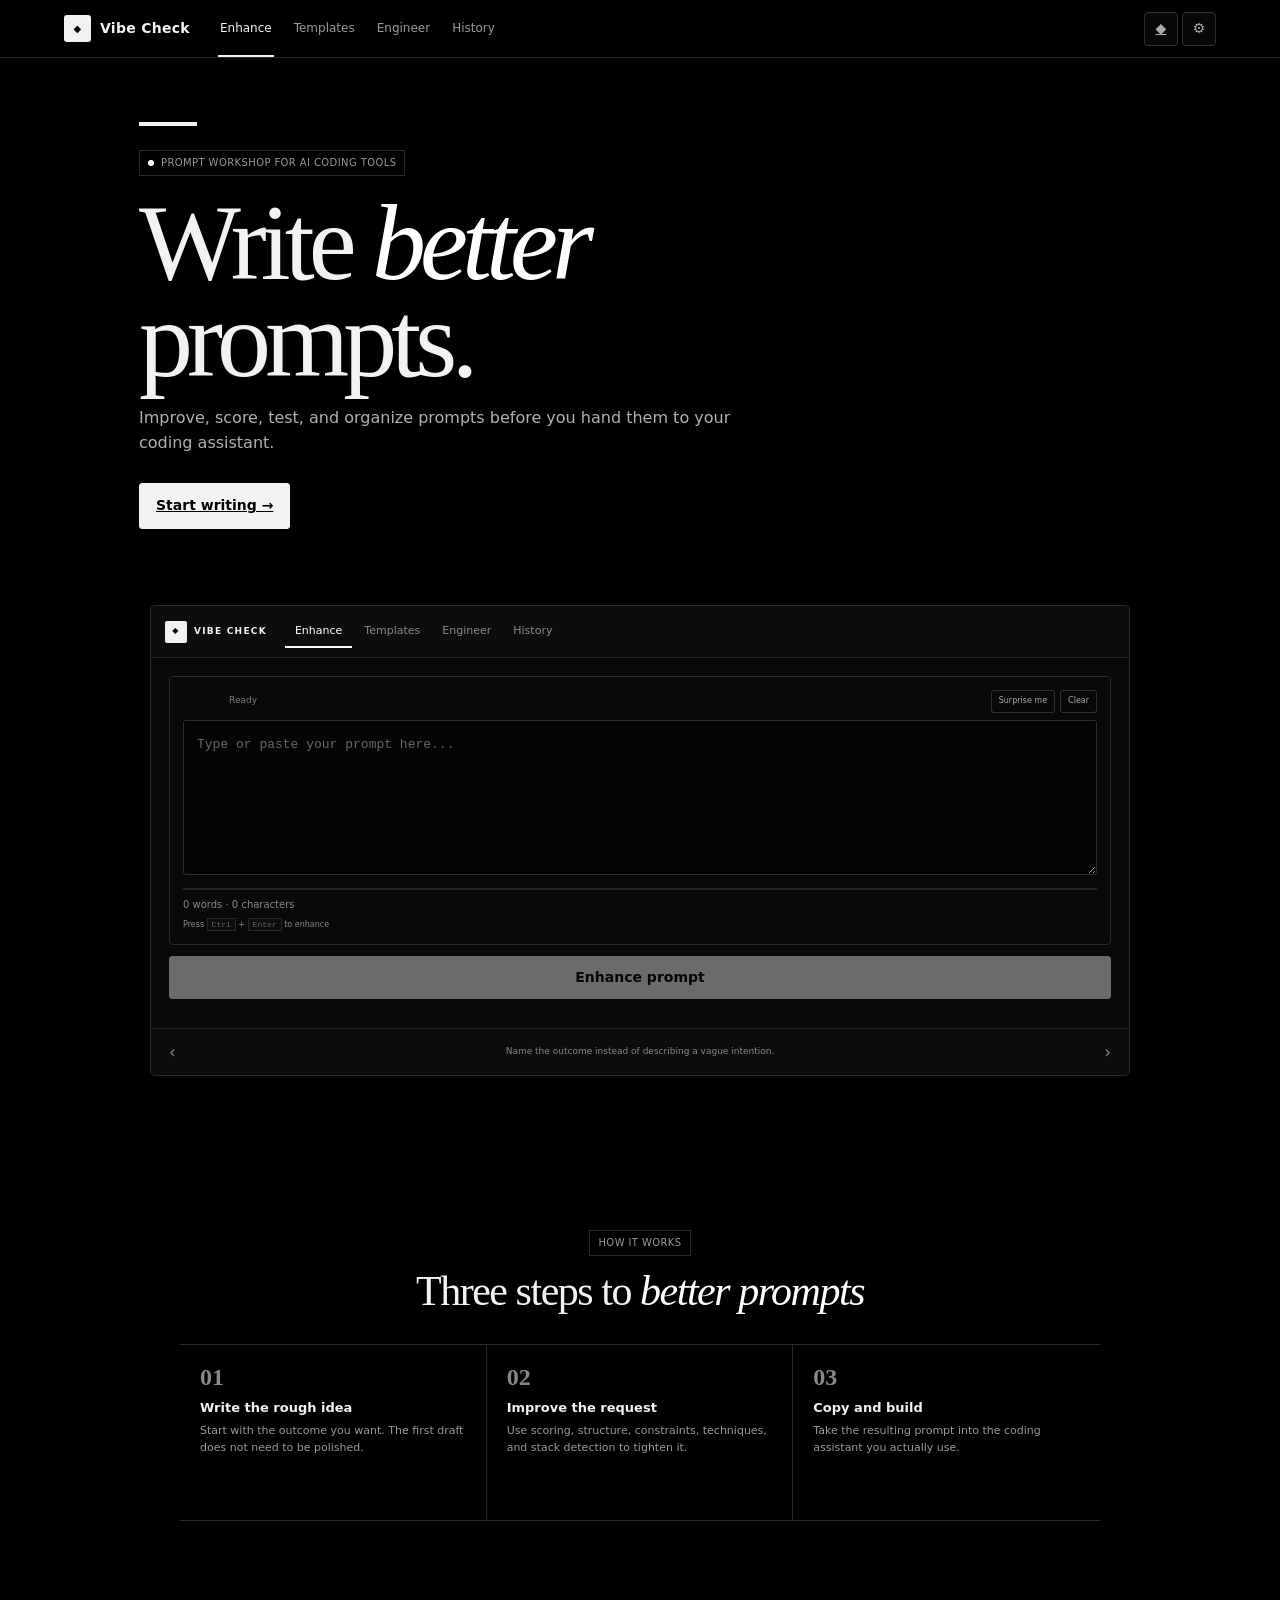
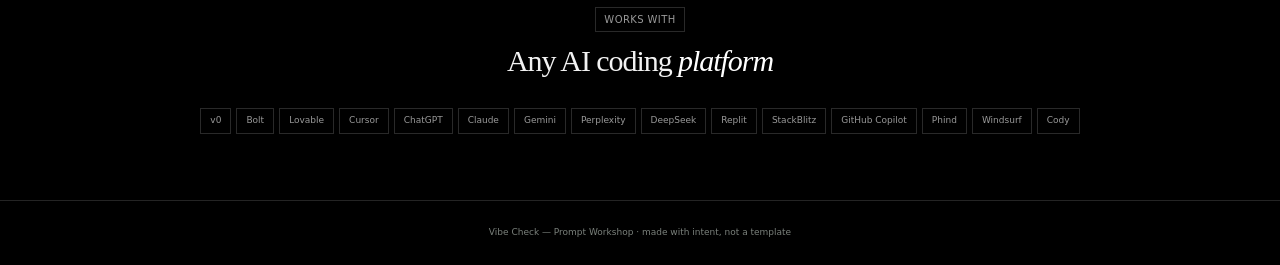
==== commit 222eeb0b: "Update index.html" ====
--- a/index.html
+++ b/index.html
@@ -7,25 +7,19 @@
 <title>Vibe Check — Prompt Workshop</title>
 <style>
 :root{
-  --bg:#0f1115;
-  --bg-raised:#15181d;
-  --panel:#191c22;
-  --panel-strong:#1d2027;
-  --panel-soft:#232730;
-  --line:#30343c;
-  --line-strong:#464b55;
-  --text:#eceef1;
-  --muted:#a4a9b2;
-  --quiet:#737985;
-  --accent:#c8e86a;
-  --accent-2:#8bd7e7;
-  --ok:#61d39a;
-  --bad:#ed7777;
-  --warn:#e5c76b;
-  --shadow:0 18px 45px rgba(0,0,0,.28);
-  --shadow-soft:0 7px 18px rgba(0,0,0,.18);
-  --radius:10px;
-  --ease:cubic-bezier(.2,.7,.2,1);
+  --ink:#f2f2f2;
+  --paper:#000000;
+  --paper-2:#111111;
+  --card:#0b0b0b;
+  --rule:#292929;
+  --dim:#999999;
+  --green:#ffffff;
+  --green-soft:#1b1b1b;
+  --red:#ff7777;
+  --amber:#d8b45a;
+  --shadow:0 14px 35px rgba(0,0,0,.45);
+  --serif:Georgia,"Times New Roman",serif;
+  --sans:Inter,ui-sans-serif,system-ui,-apple-system,"Segoe UI",sans-serif;
 }
 
 *{box-sizing:border-box}
@@ -33,13 +27,22 @@
 body{
   margin:0;
   min-height:100vh;
-  color:var(--text);
-  background:var(--bg);
-  font:14px/1.5 Inter,ui-sans-serif,system-ui,-apple-system,BlinkMacSystemFont,"Segoe UI",sans-serif;
+  color:var(--ink);
+  background:#000;
+  font:14px/1.55 var(--sans);
   overflow-x:hidden;
 }
-body::before{display:none}
-::selection{background:rgba(200,232,106,.22);color:#fff}
+body:before{
+  content:"";
+  position:fixed;
+  inset:0;
+  pointer-events:none;
+  opacity:.35;
+  background-image:radial-gradient(#b9b4a8 .55px,transparent .55px);
+  background-size:7px 7px;
+  mix-blend-mode:multiply;
+}
+::selection{background:#c9d9cc;color:var(--ink)}
 button,input,textarea{font:inherit}
 button{cursor:pointer}
 a{color:inherit}
@@ -50,378 +53,933 @@
   top:0;
   z-index:20;
   min-height:58px;
-  padding:8px clamp(14px,3vw,44px);
+  padding:0 clamp(18px,5vw,72px);
   display:flex;
   align-items:center;
-  justify-content:space-between;
-  gap:16px;
-  background:rgba(15,17,21,.96);
-  border-bottom:1px solid var(--line);
-}
-.brand{display:flex;align-items:center;gap:9px;text-decoration:none;font-weight:750}
+  gap:28px;
+  background:rgba(0,0,0,.96);
+  border-bottom:1px solid var(--rule);
+}
+.brand{
+  display:flex;
+  align-items:center;
+  gap:9px;
+  text-decoration:none;
+  font-weight:800;
+  letter-spacing:.02em;
+}
 .brand-mark,.app-mark{
   display:grid;
   place-items:center;
-  color:#10130d;
-  background:var(--accent);
-  box-shadow:none;
-}
-.brand-mark{width:28px;height:28px;border-radius:6px;font-size:11px;transform:none}
-.brand-name{letter-spacing:0}
-.main-nav{display:flex;gap:2px;padding:2px;background:transparent;border:0;border-radius:7px}
+  color:#000;
+  background:#f2f2f2;
+}
+.brand-mark{
+  width:27px;height:27px;
+  border-radius:3px;
+  font-size:10px;
+}
+.brand-name{letter-spacing:.01em}
+.main-nav{
+  display:flex;
+  align-self:stretch;
+  gap:18px;
+}
 .main-nav button,.small-icon{
-  border:1px solid transparent;
+  border:0;
   background:transparent;
-  color:var(--muted);
-  border-radius:6px;
-  transition:.15s var(--ease);
-}
-.main-nav button{padding:6px 11px;font-size:12px}
-.main-nav button:hover,.main-nav button.active{background:#20242b;color:#fff}
-.main-nav button.active{box-shadow:inset 0 -2px 0 var(--accent)}
-.top-actions{display:flex;gap:5px}
-.small-icon{width:32px;height:32px;border-color:var(--line);display:inline-grid;place-items:center}
-.small-icon:hover{background:#20242b;color:#fff;border-color:var(--line-strong);transform:none}
+  color:var(--dim);
+}
+.main-nav button{
+  position:relative;
+  padding:0 2px;
+  font-size:12px;
+}
+.main-nav button:after{
+  content:"";
+  position:absolute;
+  left:0;right:0;bottom:0;
+  height:2px;
+  background:transparent;
+}
+.main-nav button:hover,.main-nav button.active{color:var(--ink)}
+.main-nav button.active:after{background:#f2f2f2}
+.top-actions{
+  display:flex;
+  gap:4px;
+  margin-left:auto;
+}
+.small-icon{
+  width:34px;height:34px;
+  border:1px solid var(--rule);
+  border-radius:4px;
+  display:inline-grid;
+  place-items:center;
+}
+.small-icon:hover{background:var(--paper-2);color:var(--ink)}
 
 .hero{
-  text-align:center;
-  padding:74px 20px 62px;
+  max-width:1050px;
+  margin:0 auto;
+  padding:92px 24px 76px;
   position:relative;
 }
-.hero::after{display:none}
+.hero:before{
+  content:"";
+  position:absolute;
+  left:24px;top:64px;
+  width:58px;height:4px;
+  background:#f2f2f2;
+}
 .badge{
   display:inline-flex;
   align-items:center;
   gap:7px;
-  padding:5px 9px;
-  border:1px solid var(--line);
-  border-radius:6px;
-  background:#15181d;
-  color:#c8cbd1;
+  padding:4px 8px;
+  border:1px solid var(--rule);
+  background:transparent;
+  color:var(--dim);
   font-size:10px;
-  letter-spacing:0;
-  box-shadow:none;
-}
-.dot{width:6px;height:6px;border-radius:50%;background:var(--ok);box-shadow:none}
+  letter-spacing:.04em;
+  text-transform:uppercase;
+}
+.dot{
+  width:6px;height:6px;
+  border-radius:50%;
+  background:#f2f2f2;
+}
 .hero h1{
-  font-size:clamp(46px,7vw,78px);
-  line-height:.94;
+  max-width:780px;
+  margin:18px 0 18px;
+  font:400 clamp(58px,9vw,108px)/.9 var(--serif);
   letter-spacing:-.055em;
-  margin:20px 0 16px;
-  text-wrap:balance;
 }
 .hero h1 span{
-  color:var(--accent);
-  background:none;
+  color:#f2f2f2;
+  font-style:italic;
 }
 .hero p{
-  max-width:560px;
-  margin:0 auto 25px;
-  color:var(--muted);
-  font-size:15px;
+  max-width:610px;
+  margin:0 0 28px;
+  color:#b0b0b0;
+  font-size:16px;
 }
 .primary{
   display:inline-flex;
   align-items:center;
-  gap:7px;
-  border:1px solid #b8d85d;
-  border-radius:7px;
-  padding:10px 17px;
-  background:var(--accent);
-  color:#11140d;
-  font-weight:750;
-  box-shadow:none;
-  transition:.15s var(--ease);
-}
-.primary:hover{transform:none;filter:brightness(1.04);box-shadow:none}
-.primary:active{transform:none}
-
-.shell{width:min(920px,calc(100% - 24px));margin:-12px auto 72px}
+  gap:10px;
+  padding:11px 16px;
+  border:1px solid var(--green);
+  border-radius:3px;
+  background:#f2f2f2;
+  color:#000;
+  font-weight:700;
+}
+.primary:hover{background:#d8d8d8}
+
+.shell{
+  width:min(980px,calc(100% - 36px));
+  margin:0 auto 88px;
+}
 .workspace{
   overflow:hidden;
-  border:1px solid var(--line);
-  border-radius:11px;
-  background:var(--panel);
+  border:1px solid #333;
+  border-radius:5px;
+  background:var(--card);
   box-shadow:var(--shadow);
-  position:relative;
-}
-.workspace::before{display:none}
+}
 .workspace-head{
   display:flex;
   align-items:center;
-  gap:12px;
-  padding:9px 11px;
-  border-bottom:1px solid var(--line);
-  background:#171a1f;
-  position:relative;
-  z-index:1;
-}
-.app-id{display:flex;align-items:center;gap:7px;font-size:9px;font-weight:800;letter-spacing:.09em;white-space:nowrap}
-.app-mark{width:23px;height:23px;border-radius:5px;font-size:8px}
-.workspace-tabs{display:flex;gap:2px;overflow:auto;flex:1;scrollbar-width:none}
+  min-height:52px;
+  gap:18px;
+  padding:0 14px;
+  border-bottom:1px solid var(--rule);
+  background:#0d0d0d;
+}
+.app-id{
+  display:flex;
+  align-items:center;
+  gap:7px;
+  flex:0 0 auto;
+  font-size:9px;
+  font-weight:800;
+  letter-spacing:.14em;
+}
+.app-mark{width:22px;height:22px;border-radius:2px;font-size:8px}
+.workspace-tabs{
+  display:flex;
+  gap:2px;
+  overflow:auto;
+  flex:1;
+  scrollbar-width:none;
+}
 .workspace-tabs::-webkit-scrollbar{display:none}
 .workspace-tabs button{
   flex:0 0 auto;
-  padding:6px 10px;
+  padding:7px 10px;
   border:0;
-  border-radius:5px;
+  border-bottom:2px solid transparent;
   background:transparent;
-  color:var(--quiet);
+  color:#888888;
   font-size:11px;
-  transition:.15s var(--ease);
-}
-.workspace-tabs button:hover{color:#fff;background:#20242b}
-.workspace-tabs button.active{color:#fff;background:#252930;box-shadow:inset 0 -2px 0 var(--accent)}
-.panel{padding:15px;position:relative;z-index:1}
+}
+.workspace-tabs button:hover{color:var(--ink)}
+.workspace-tabs button.active{
+  color:var(--ink);
+  border-bottom-color:#f2f2f2;
+}
+.panel{padding:18px}
 .panel:not(.active){display:none}
 
 .box{
-  padding:12px;
-  margin-bottom:10px;
-  border:1px solid var(--line);
-  border-radius:8px;
-  background:#1b1e24;
-  box-shadow:none;
+  padding:13px;
+  margin-bottom:11px;
+  border:1px solid var(--rule);
+  border-radius:4px;
+  background:var(--card);
 }
 textarea,input[type=text]{
   width:100%;
-  border:1px solid var(--line);
+  border:1px solid #333;
   outline:0;
-  color:#fff;
-  background:#12151a;
-  border-radius:6px;
-  transition:.15s var(--ease);
+  color:var(--ink);
+  background:#080808;
+  border-radius:3px;
 }
 textarea:focus,input[type=text]:focus{
-  border-color:#71813d;
-  box-shadow:0 0 0 2px rgba(200,232,106,.06);
+  border-color:#f2f2f2;
+  box-shadow:0 0 0 2px var(--green-soft);
 }
 textarea{resize:vertical}
 #prompt-input{
-  min-height:145px;
-  padding:12px;
-  font:13px/1.6 ui-monospace,SFMono-Regular,Menlo,monospace;
-  background:#12151a;
-}
-.meta{display:flex;justify-content:space-between;gap:12px;margin-top:7px;color:var(--quiet);font-size:10px}
-.meta::first-letter{color:var(--accent)}
-.level{padding:2px 7px;border-radius:4px;font-size:9px;font-weight:750}
-.level.simple{background:#292d34;color:#c1c5cd}
-.level.moderate{background:#342d3e;color:#cdb5e8}
-.level.detailed{background:#1e382b;color:#79dca5}
-.row{display:flex;gap:7px;align-items:center;margin-bottom:10px}
+  min-height:155px;
+  padding:13px;
+  font:13px/1.65 ui-monospace,SFMono-Regular,Menlo,monospace;
+}
+.meta{
+  display:flex;
+  justify-content:space-between;
+  gap:12px;
+  margin-top:7px;
+  color:#888888;
+  font-size:10px;
+}
+.level{
+  padding:2px 6px;
+  border:1px solid var(--rule);
+  border-radius:3px;
+  font-size:9px;
+  font-weight:700;
+}
+.level.simple{color:#aaa;background:#eeece5}
+.level.moderate{color:#aaa;background:#eee8f2}
+.level.detailed{color:#ddd;background:#e4eee7}
+.row{
+  display:flex;
+  gap:7px;
+  align-items:center;
+  margin-bottom:11px;
+}
 .grow{flex:1}
 .secondary,.copy-btn{
-  border:1px solid var(--line);
+  border:1px solid #333;
   background:transparent;
-  color:var(--muted);
-  border-radius:6px;
-  transition:.15s var(--ease);
+  color:#b0b0b0;
+  border-radius:3px;
 }
 .secondary{padding:6px 10px;font-size:10px}
-.secondary:hover{background:#24282f;color:#fff;border-color:var(--line-strong);transform:none}
+.secondary:hover,.copy-btn:hover{background:#171717;color:var(--ink)}
 .enhance{
   width:100%;
-  height:42px;
-  border:1px solid #adc957;
-  border-radius:7px;
-  background:var(--accent);
-  color:#10130d;
+  height:43px;
+  border:1px solid var(--green);
+  border-radius:3px;
+  background:#f2f2f2;
+  color:#000;
   font-weight:800;
-  box-shadow:none;
-  transition:.15s var(--ease);
-}
-.enhance:hover:not(:disabled){transform:none;filter:brightness(1.04);box-shadow:none}
-.enhance:disabled{opacity:.35;cursor:not-allowed;box-shadow:none}
-.busy .label{display:none}.busy .spinner{display:block}
-.spinner{display:none;width:15px;height:15px;border:2px solid #9da98a;border-top-color:#10130e;border-radius:50%;animation:spin .7s linear infinite;margin:auto}
+}
+.enhance:hover:not(:disabled){background:#d8d8d8}
+.enhance:disabled{opacity:.42;cursor:not-allowed}
+.busy .label{display:none}
+.spinner{
+  display:none;
+  width:15px;height:15px;
+  border:2px solid rgba(255,255,255,.45);
+  border-top-color:#000;
+  border-radius:50%;
+  animation:spin .7s linear infinite;
+  margin:auto;
+}
+.busy .spinner{display:block}
 @keyframes spin{to{transform:rotate(360deg)}}
 
 .stack{
   display:flex;
   align-items:center;
-  gap:7px;
-  margin-bottom:9px;
-  padding:6px 9px;
-  border:1px solid #35434a;
-  border-radius:6px;
-  background:#1a2327;
+  gap:8px;
+  margin-bottom:10px;
+  padding:7px 9px;
+  border-left:3px solid var(--green);
+  background:var(--green-soft);
   font-size:10px;
 }
-.stack strong{color:#fff}.stack small{color:var(--quiet)}
+.stack strong{color:var(--ink)}
+.stack small{color:var(--dim)}
 .tipbox{
-  padding:10px;
-  margin-bottom:9px;
-  border:1px solid var(--line);
-  border-radius:7px;
-  color:var(--muted);
+  padding:10px 12px;
+  margin-bottom:11px;
+  border:1px solid var(--rule);
+  border-left:3px solid #bca35f;
+  color:#656b66;
   font-size:10px;
-  background:#1a1d22;
-}
-.tipbox strong{display:block;color:#ddd;margin-bottom:4px}
+  background:#101010;
+}
+.tipbox strong{display:block;color:var(--ink);margin-bottom:4px}
 .tipbox ul{margin:5px 0 0 17px;padding:0}
 .tipbox li{margin:2px 0}
 
 .score{
   display:grid;
   grid-template-columns:auto 1fr;
-  gap:12px;
-  padding:14px;
-  border:1px solid var(--line);
-  border-radius:8px;
-  background:#1b1e24;
-  margin-bottom:10px;
-}
-.score-value{font-size:38px;font-weight:800;line-height:1;letter-spacing:-.04em;color:var(--accent)}
-.score-caption{font-weight:750;margin-bottom:7px}
-.meter{display:grid;grid-template-columns:70px 1fr 28px;align-items:center;gap:7px;margin:4px 0;font-size:10px;color:var(--muted)}
-.track{height:4px;background:#2a2e35;border-radius:2px;overflow:hidden}
-.fill{height:100%;background:var(--accent);border-radius:inherit;transition:width .4s var(--ease)}
-.score-note{grid-column:1/-1;padding-top:8px;border-top:1px solid #2a2e35;color:var(--muted);font-size:10px}
-
-.result-head,.section-head{display:flex;align-items:center;justify-content:space-between;gap:8px}
+  gap:14px;
+  padding:16px;
+  border:1px solid var(--rule);
+  border-radius:4px;
+  background:#101010;
+  margin-bottom:11px;
+}
+.score-value{
+  font:700 42px/1 var(--serif);
+  color:#f2f2f2;
+}
+.score-caption{font-weight:750;margin-bottom:8px}
+.meter{
+  display:grid;
+  grid-template-columns:75px 1fr 28px;
+  align-items:center;
+  gap:7px;
+  margin:5px 0;
+  font-size:9px;
+  color:var(--dim);
+}
+.track{height:4px;background:#262626;overflow:hidden}
+.fill{height:100%;background:#f2f2f2;transition:width .4s ease}
+.score-note{
+  grid-column:1/-1;
+  padding-top:8px;
+  border-top:1px solid var(--rule);
+  color:var(--dim);
+  font-size:10px;
+}
+.result-head,.section-head{
+  display:flex;
+  align-items:center;
+  justify-content:space-between;
+  gap:9px;
+}
 .result-head{padding:10px 12px 0}
-.result-title{font-size:10px;text-transform:uppercase;letter-spacing:.07em;color:#c7c8ce;font-weight:750}
+.result-title{
+  font-size:9px;
+  text-transform:uppercase;
+  letter-spacing:.1em;
+  color:#59615b;
+  font-weight:800;
+}
 .copy-btn{padding:4px 8px;font-size:9px}
-.copy-btn:hover{color:#fff;background:#25292f}
-.copy-btn.done{color:var(--ok);border-color:var(--ok)}
-.result-text,.compare pre{margin:0;padding:10px 12px;color:#fff;white-space:pre-wrap;overflow:auto;font:12px/1.6 ui-monospace,SFMono-Regular,Menlo,monospace}
-.result-text{max-height:250px}
-.improvements,.changes{padding:0 12px 10px;color:var(--muted);font-size:10px}
+.copy-btn.done{color:#f2f2f2;border-color:#f2f2f2}
+.result-text,.compare pre{
+  margin:0;
+  padding:10px 12px;
+  color:var(--ink);
+  white-space:pre-wrap;
+  overflow:auto;
+  font:12px/1.6 ui-monospace,SFMono-Regular,Menlo,monospace;
+}
+.result-text{max-height:260px}
+.improvements,.changes{
+  padding:0 12px 11px;
+  color:#999999;
+  font-size:10px;
+}
 .improvements div,.changes div{padding:2px 0}
 
-.compare{display:grid;grid-template-columns:1fr 1fr;gap:7px;margin-bottom:10px}
-.compare>div{overflow:hidden;border:1px solid var(--line);border-radius:7px;background:#1b1e24}
-.compare h4{margin:0;padding:7px 9px;border-bottom:1px solid var(--line);font-size:9px;text-transform:uppercase}
-.before h4{color:var(--bad)}.after h4{color:var(--ok)}
-.compare pre{max-height:165px;padding:9px}
+.compare{
+  display:grid;
+  grid-template-columns:1fr 1fr;
+  gap:8px;
+  margin-bottom:11px;
+}
+.compare>div{
+  overflow:hidden;
+  border:1px solid var(--rule);
+  border-radius:4px;
+  background:#080808;
+}
+.compare h4{
+  margin:0;
+  padding:7px 9px;
+  border-bottom:1px solid var(--rule);
+  font-size:9px;
+  text-transform:uppercase;
+  letter-spacing:.08em;
+}
+.before h4{color:var(--red)}
+.after h4{color:#f2f2f2}
+.compare pre{max-height:170px;padding:9px}
 .efficiency{overflow:hidden;padding:0}
-.eff-head{display:flex;align-items:center;gap:7px;padding:9px 11px;cursor:pointer;font-size:11px;font-weight:750}
-.eff-head span:last-child{margin-left:auto;color:var(--quiet);font-size:9px}
-.eff-body{display:flex;gap:12px;padding:0 11px 11px}
-.ring{width:52px;height:52px;flex:0 0 52px;position:relative}
+.eff-head{
+  display:flex;
+  align-items:center;
+  gap:7px;
+  padding:10px 12px;
+  cursor:pointer;
+  font-size:11px;
+  font-weight:750;
+}
+.eff-head span:last-child{margin-left:auto;color:#888888;font-size:9px}
+.eff-body{display:flex;gap:13px;padding:0 12px 12px}
+.ring{width:56px;height:56px;flex:0 0 56px;position:relative}
 .ring svg{transform:rotate(-90deg)}
 .ring-label{position:absolute;inset:0;display:grid;place-items:center;font-size:10px;font-weight:800}
-.mini-list{margin:4px 0 7px;padding:0;list-style:none;color:var(--quiet);font:9px/1.5 ui-monospace,monospace}
-.bottom-tip{display:flex;align-items:center;gap:7px;padding:8px 11px;border-top:1px solid var(--line);color:var(--quiet);font-size:9px;background:#171a1f}
+.mini-list{
+  margin:5px 0 8px;
+  padding:0;
+  list-style:none;
+  color:#999999;
+  font:9px/1.5 ui-monospace,monospace;
+}
+.bottom-tip{
+  display:flex;
+  align-items:center;
+  gap:8px;
+  padding:9px 12px;
+  border-top:1px solid var(--rule);
+  color:#888888;
+  font-size:9px;
+  background:#0d0d0d;
+}
 .bottom-tip span{flex:1;text-align:center}
-.bottom-tip button{border:0;background:none;color:#737780;font-size:17px}
-.bottom-tip button:hover{color:var(--accent)}
-
-.template-tools{display:flex;gap:5px;overflow:auto;margin-bottom:8px}
-.chip{border:1px solid var(--line);border-radius:5px;background:transparent;color:var(--quiet);padding:5px 9px;font-size:9px;white-space:nowrap;transition:.15s var(--ease)}
-.chip:hover{color:#fff;border-color:var(--line-strong)}
-.chip.active{background:#292d34;color:#fff;border-color:#4a505b}
-.search{padding:8px 10px;margin-bottom:8px;font-size:11px}
-.template-grid{display:grid;grid-template-columns:1fr 1fr;gap:7px}
+.bottom-tip button{
+  border:0;background:none;color:#888888;font-size:17px;
+}
+.bottom-tip button:hover{color:#f2f2f2}
+
+.template-tools{
+  display:flex;
+  gap:5px;
+  overflow:auto;
+  margin-bottom:9px;
+}
+.chip{
+  border:1px solid var(--rule);
+  border-radius:3px;
+  background:transparent;
+  color:#6d746e;
+  padding:5px 9px;
+  font-size:9px;
+  white-space:nowrap;
+}
+.chip:hover{color:var(--ink)}
+.chip.active{background:#181818;color:var(--ink);border-color:#aaa79d}
+.search{padding:8px 10px;margin-bottom:9px;font-size:11px}
+.template-grid{display:grid;grid-template-columns:1fr 1fr;gap:8px}
 .card{
+  padding:12px;
+  border:1px solid var(--rule);
+  border-radius:4px;
+  background:#080808;
+  cursor:pointer;
+}
+.card:hover{
+  border-color:#8f958e;
+  background:#141414;
+}
+.card b{display:block;font-size:11px;margin-bottom:3px}
+.card p{margin:0;color:#999999;font-size:9px;line-height:1.5}
+.tag{
+  display:inline-block;
+  margin-top:7px;
+  padding:2px 5px;
+  border:1px solid var(--rule);
+  color:#888888;
+  font-size:7px;
+}
+.section-head{margin-bottom:7px}
+.section-label{text-transform:uppercase;letter-spacing:.08em;color:#5d655f;font-size:9px;font-weight:800}
+.section-sub{color:#888888;font-size:9px}
+#engineer-input,#credit-input{
   padding:11px;
-  border:1px solid var(--line);
-  border-radius:7px;
-  background:#1b1e24;
+  font:12px/1.6 ui-monospace,SFMono-Regular,Menlo,monospace;
+}
+#engineer-input{min-height:105px}
+#credit-input{min-height:80px}
+.checks{display:grid;gap:3px}
+.check{
+  display:grid;
+  grid-template-columns:19px 1fr auto;
+  gap:7px;
+  align-items:center;
+  padding:6px 7px;
+  border-left:2px solid transparent;
+  font-size:10px;
+}
+.check.pass{background:#101810;border-left-color:#7aa589}
+.check.fail{background:#180f0f;border-left-color:#b9756c}
+.check-icon{display:grid;place-items:center;width:17px;height:17px;font-size:9px;font-weight:800}
+.pass .check-icon{color:#f2f2f2}
+.fail .check-icon{color:var(--red)}
+.check-fix{
+  max-width:170px;
+  overflow:hidden;
+  text-overflow:ellipsis;
+  white-space:nowrap;
+  color:#7b817c;
+  font-size:8px;
+}
+.tech-grid{display:grid;grid-template-columns:1fr 1fr;gap:6px}
+.tech{
+  display:flex;
+  gap:8px;
+  padding:9px;
+  border:1px solid var(--rule);
+  background:#080808;
   cursor:pointer;
-  transition:.15s var(--ease);
-}
-.card:hover{border-color:#555b66;transform:none;background:#20242a;box-shadow:none}
-.card b{display:block;font-size:11px;margin-bottom:3px}
-.card p{margin:0;color:var(--quiet);font-size:9px;line-height:1.45}
-.tag{display:inline-block;margin-top:6px;padding:2px 5px;border-radius:3px;background:#292d34;color:var(--muted);font-size:8px}
-.section-head{margin-bottom:7px}
-.section-label{text-transform:uppercase;letter-spacing:.06em;color:#c4c5ca;font-size:9px;font-weight:750}
-.section-sub{color:var(--quiet);font-size:9px}
-#engineer-input,#credit-input{padding:10px;font:12px/1.6 ui-monospace,SFMono-Regular,Menlo,monospace}
-#engineer-input{min-height:100px}#credit-input{min-height:76px}
-.checks{display:grid;gap:2px}
-.check{display:grid;grid-template-columns:19px 1fr auto;gap:6px;align-items:center;padding:5px 7px;border-radius:5px;font-size:10px}
-.check.pass{background:rgba(97,211,154,.035)}.check.fail{background:rgba(237,119,119,.035)}
-.check-icon{display:grid;place-items:center;width:17px;height:17px;border-radius:50%;font-size:9px;font-weight:800}
-.pass .check-icon{background:rgba(97,211,154,.12);color:var(--ok)}
-.fail .check-icon{background:rgba(237,119,119,.12);color:var(--bad)}
-.check-fix{max-width:170px;overflow:hidden;text-overflow:ellipsis;white-space:nowrap;color:var(--quiet);font-size:8px}
-.tech-grid{display:grid;grid-template-columns:1fr 1fr;gap:6px}
-.tech{display:flex;gap:7px;padding:8px;border:1px solid var(--line);border-radius:6px;background:#1b1e24;cursor:pointer;transition:.15s var(--ease)}
-.tech:hover{border-color:#4d5361}
-.tech.selected{border-color:#778b42;background:#232b1c}
-.tech-mark{width:13px;height:13px;border:1px solid #4b4d57;border-radius:3px;flex:0 0 13px;margin-top:1px}
-.selected .tech-mark{background:var(--accent);border-color:var(--accent)}
-.tech b{display:block;font-size:10px}.tech small{display:block;color:var(--quiet);font-size:8px}
-.history-row{display:flex;align-items:center;gap:7px;padding:8px 9px;margin-bottom:5px;border:1px solid var(--line);border-radius:6px;background:#1b1e24;transition:.15s var(--ease)}
-.history-row:hover{border-color:#4b515c;background:#20242a}
-.history-text{flex:1;overflow:hidden;text-overflow:ellipsis;white-space:nowrap;color:var(--muted);font-size:10px}
-.history-score{font-size:9px;color:#ddd}
-.plain{border:0;background:none;color:var(--quiet);padding:3px}
-.plain.starred{color:var(--warn)}
-.empty{text-align:center;padding:20px;color:var(--quiet);font-size:10px}
-
-.info-section{width:min(860px,calc(100% - 32px));margin:0 auto;padding:56px 0}
-.info-title{text-align:center;font-size:clamp(26px,4vw,36px);letter-spacing:-.04em;margin:0 0 30px}
-.info-title span{color:#6e747e}
-.steps{display:grid;grid-template-columns:1fr 1fr 1fr;gap:10px;align-items:stretch}
-.step{padding:17px;border:1px solid var(--line);border-radius:8px;background:#15181d;transition:.15s var(--ease)}
-.step:hover{transform:none;border-color:#4b515c}
-.step-num{font-size:21px;color:#5d636e;font-weight:800}
-.step h3{font-size:13px;margin:7px 0 4px}
-.step p{margin:0;color:var(--muted);font-size:11px}
-.platforms{text-align:center;padding-top:8px}
-.platform-list{display:flex;flex-wrap:wrap;justify-content:center;gap:5px;margin-top:13px}
-.platform-list span{padding:5px 9px;border:1px solid var(--line);border-radius:5px;color:var(--muted);font-size:10px}
-footer{padding:25px;text-align:center;border-top:1px solid var(--line);color:var(--quiet);font-size:10px}
-
-.modal{position:fixed;inset:0;z-index:50;display:grid;place-items:center;padding:18px}
-.modal-bg{position:absolute;inset:0;background:rgba(0,0,0,.68);backdrop-filter:blur(3px)}
-.modal-card{position:relative;width:min(420px,100%);max-height:80vh;overflow:auto;padding:17px;border:1px solid var(--line);border-radius:9px;background:#1a1d22;box-shadow:var(--shadow)}
-.modal-head{display:flex;justify-content:space-between;align-items:center;margin-bottom:15px;font-weight:800}
-.modal-close{border:0;background:none;color:var(--quiet)}
-.modal-close:hover{color:#fff}
-.setting{display:flex;justify-content:space-between;align-items:center;padding:8px 0;font-size:11px}
+}
+.tech:hover{border-color:#8f958e}
+.tech.selected{border-color:#f2f2f2;background:var(--green-soft)}
+.tech-mark{
+  width:13px;height:13px;
+  border:1px solid #8f958e;
+  border-radius:2px;
+  flex:0 0 13px;
+  margin-top:1px;
+}
+.selected .tech-mark{background:#f2f2f2;border-color:#f2f2f2}
+.tech b{display:block;font-size:10px}
+.tech small{display:block;color:#707771;font-size:8px}
+.history-row{
+  display:flex;
+  align-items:center;
+  gap:8px;
+  padding:8px 9px;
+  margin-bottom:5px;
+  border:1px solid var(--rule);
+  background:#080808;
+}
+.history-row:hover{background:#f1eee7}
+.history-text{
+  flex:1;
+  overflow:hidden;
+  text-overflow:ellipsis;
+  white-space:nowrap;
+  color:#626a64;
+  font-size:10px;
+}
+.history-score{font-size:9px;color:#555c57}
+.plain{border:0;background:none;color:#7c827d;padding:3px}
+.plain.starred{color:var(--amber)}
+.empty{text-align:center;padding:22px;color:#7b817c;font-size:10px}
+
+.info-section{
+  width:min(920px,calc(100% - 40px));
+  margin:0 auto;
+  padding:66px 0;
+}
+.info-title{
+  max-width:680px;
+  margin:14px auto 32px;
+  text-align:center;
+  font:400 clamp(28px,4vw,42px)/1 var(--serif);
+  letter-spacing:-.035em;
+}
+.info-title span{color:#f2f2f2;font-style:italic}
+.steps{
+  display:grid;
+  grid-template-columns:repeat(3,1fr);
+  border-top:1px solid var(--rule);
+  border-bottom:1px solid var(--rule);
+}
+.step{
+  min-height:175px;
+  padding:20px;
+  border-right:1px solid var(--rule);
+}
+.step:last-child{border-right:0}
+.step-num{font:700 24px/1 var(--serif);color:#858b85}
+.step h3{font-size:13px;margin:9px 0 4px}
+.step p{margin:0;color:#999999;font-size:11px}
+.platforms{text-align:center;padding-top:20px}
+.platform-list{
+  display:flex;
+  flex-wrap:wrap;
+  justify-content:center;
+  gap:5px;
+  margin-top:14px;
+}
+.platform-list span{
+  padding:5px 9px;
+  border:1px solid var(--rule);
+  color:#999999;
+  font-size:9px;
+}
+footer{
+  padding:25px 30px;
+  text-align:center;
+  border-top:1px solid var(--rule);
+  color:#7a807b;
+  font-size:9px;
+}
+
+.modal{
+  position:fixed;
+  inset:0;
+  z-index:50;
+  display:grid;
+  place-items:center;
+  padding:20px;
+}
+.modal-bg{position:absolute;inset:0;background:rgba(28,32,29,.45)}
+.modal-card{
+  position:relative;
+  width:min(440px,100%);
+  max-height:80vh;
+  overflow:auto;
+  padding:18px;
+  border:1px solid #333;
+  border-radius:4px;
+  background:var(--card);
+  box-shadow:0 18px 45px rgba(28,32,29,.18);
+}
+.modal-head{
+  display:flex;
+  justify-content:space-between;
+  align-items:center;
+  margin-bottom:16px;
+  font-weight:800;
+}
+.modal-close{border:0;background:none;color:#737a74}
+.modal-close:hover{color:var(--ink)}
+.setting{
+  display:flex;
+  justify-content:space-between;
+  align-items:center;
+  padding:9px 0;
+  border-bottom:1px solid #222;
+  font-size:11px;
+}
 .switch{position:relative;width:36px;height:20px}
 .switch input{opacity:0;width:0;height:0}
-.slider{position:absolute;inset:0;background:#343941;border-radius:5px;transition:.15s}
-.slider:before{content:"";position:absolute;width:14px;height:14px;left:3px;top:3px;background:#fff;border-radius:4px;transition:.15s}
-.switch input:checked+.slider{background:#6e8b38}
+.slider{
+  position:absolute;
+  inset:0;
+  background:#333333;
+  border-radius:2px;
+}
+.slider:before{
+  content:"";
+  position:absolute;
+  width:14px;height:14px;
+  left:3px;top:3px;
+  background:#fff;
+  border-radius:1px;
+  transition:.15s ease;
+}
+.switch input:checked+.slider{background:#f2f2f2}
 .switch input:checked+.slider:before{transform:translateX(16px)}
-.modal-actions{padding-top:12px;border-top:1px solid var(--line);margin-top:10px;display:flex;gap:6px;flex-wrap:wrap}
-.toast-area{position:fixed;right:14px;top:68px;z-index:80;display:grid;gap:6px}
-.toast{padding:8px 11px;border:1px solid var(--line);border-radius:6px;background:#20242a;color:#fff;box-shadow:var(--shadow-soft);font-size:10px;animation:toast-in .2s var(--ease)}
-@keyframes toast-in{from{opacity:0;transform:translateY(-4px)}to{opacity:1;transform:none}}
-
-#draft-status{color:var(--quiet);font-size:9px;min-width:74px;text-align:right;transition:color .15s}
-#draft-status.saved{color:var(--ok)}
-#draft-status.hot{color:var(--accent)}
-.prompt-toolbar{display:flex;justify-content:space-between;align-items:center;gap:7px;margin:0 0 7px}
-.prompt-toolbar .micro-actions{display:flex;gap:4px}
-.micro-btn{border:1px solid var(--line);background:transparent;color:var(--quiet);border-radius:5px;padding:4px 7px;font-size:8px}
-.micro-btn:hover{color:#fff;background:#24282e}
-.char-meter{height:2px;background:#2a2e35;margin-top:7px;border-radius:2px;overflow:hidden}
-.char-meter i{display:block;height:100%;width:0;background:var(--accent);transition:width .2s}
-.shortcut-hint{font-size:8px;color:var(--quiet);margin-top:6px}
-.shortcut-hint kbd{padding:2px 4px;border:1px solid var(--line);border-bottom-color:#15181d;border-radius:3px;background:#15181d;color:#c8ccd4}
+.modal-actions{
+  padding-top:13px;
+  margin-top:12px;
+  border-top:1px solid var(--rule);
+  display:flex;
+  gap:6px;
+  flex-wrap:wrap;
+}
+.toast-area{
+  position:fixed;
+  right:16px;top:68px;
+  z-index:80;
+  display:grid;
+  gap:5px;
+}
+.toast{
+  padding:8px 11px;
+  border:1px solid #333;
+  border-radius:3px;
+  background:#080808;
+  color:var(--ink);
+  box-shadow:var(--shadow);
+  font-size:10px;
+  animation:toast-in .18s ease;
+}
+@keyframes toast-in{from{opacity:0;transform:translateY(-3px)}to{opacity:1;transform:none}}
+
+#draft-status{
+  color:#777e78;
+  font-size:9px;
+  min-width:74px;
+  text-align:right;
+}
+#draft-status.saved{color:#f2f2f2}
+#draft-status.hot{color:var(--amber)}
+.prompt-toolbar{display:flex;justify-content:space-between;align-items:center;gap:8px;margin:0 0 7px}
+.prompt-toolbar .micro-actions{display:flex;gap:5px}
+.micro-btn{
+  border:1px solid var(--rule);
+  background:transparent;
+  color:#727973;
+  border-radius:3px;
+  padding:4px 7px;
+  font-size:8px;
+}
+.micro-btn:hover{background:#171717;color:var(--ink)}
+.char-meter{height:2px;background:#242424;margin-top:7px;overflow:hidden}
+.char-meter i{display:block;height:100%;width:0;background:#f2f2f2;transition:width .18s ease}
+.shortcut-hint{font-size:8px;color:#858b85;margin-top:6px}
+.shortcut-hint kbd{
+  padding:1px 4px;
+  border:1px solid var(--rule);
+  background:#0d0d0d;
+  color:#606761;
+}
 
 @media(max-width:760px){
   .main-nav{display:none}
-  .topbar{padding:8px 12px}
-  .hero{padding:68px 16px 54px}
-  .shell{width:calc(100% - 16px)}
-  .workspace-head{padding:8px}
-  .panel{padding:10px}
+  .topbar{padding:0 14px}
+  .hero{padding:76px 18px 60px}
+  .hero:before{left:18px;top:52px}
+  .shell{width:calc(100% - 20px)}
+  .workspace-head{padding:0 9px}
+  .panel{padding:12px}
   .template-grid,.tech-grid,.compare,.steps{grid-template-columns:1fr}
+  .step{border-right:0;border-bottom:1px solid var(--rule);min-height:0}
+  .step:last-child{border-bottom:0}
   .score{grid-template-columns:1fr}
   .score-note{grid-column:auto}
-  .info-section{width:calc(100% - 24px)}
+  .info-section{width:calc(100% - 28px)}
   .prompt-toolbar{align-items:flex-start;flex-direction:column}
   .prompt-toolbar .micro-actions{width:100%}
   .micro-btn{flex:1}
-  .toast-area{left:10px;right:10px;top:66px}
+  .toast-area{left:12px;right:12px;top:66px}
 }
 @media(prefers-reduced-motion:reduce){
   *,*::before,*::after{
     scroll-behavior:auto!important;
     animation-duration:.001ms!important;
     animation-iteration-count:1!important;
-    transition-duration:.001ms!important
+    transition-duration:.001ms!important;
   }
 }
 </style>
+
+<style>
+/* -----------------------------------------------------------
+   Black theme
+   These rules intentionally stay small and easy to edit.
+   ----------------------------------------------------------- */
+
+html,
+body {
+    background: #000;
+    color: #f2f2f2;
+}
+
+body::before {
+    display: none;
+}
+
+.topbar {
+    background: #000;
+    border-bottom-color: #242424;
+}
+
+.workspace,
+.box,
+.card,
+.compare > div,
+.history-row,
+.modal-card,
+.toast {
+    background: #090909;
+    border-color: #2a2a2a;
+}
+
+.workspace-head,
+.bottom-tip {
+    background: #0d0d0d;
+    border-color: #242424;
+}
+
+textarea,
+input[type="text"] {
+    background: #050505;
+    color: #f2f2f2;
+    border-color: #303030;
+}
+
+textarea::placeholder,
+input::placeholder {
+    color: #666;
+}
+
+textarea:focus,
+input[type="text"]:focus {
+    border-color: #777;
+    box-shadow: 0 0 0 2px #151515;
+}
+
+.primary,
+.enhance {
+    background: #f2f2f2;
+    border-color: #f2f2f2;
+    color: #000;
+}
+
+.primary:hover,
+.enhance:hover:not(:disabled) {
+    background: #d8d8d8;
+}
+
+.brand-mark,
+.app-mark {
+    background: #f2f2f2;
+    color: #000;
+}
+
+.main-nav button.active::after {
+    background: #f2f2f2;
+}
+
+.workspace-tabs button.active {
+    color: #fff;
+    border-bottom-color: #fff;
+}
+
+.small-icon,
+.secondary,
+.copy-btn,
+.chip,
+.micro-btn {
+    background: #080808;
+    color: #aaa;
+    border-color: #303030;
+}
+
+.small-icon:hover,
+.secondary:hover,
+.copy-btn:hover,
+.chip:hover,
+.micro-btn:hover {
+    background: #171717;
+    color: #fff;
+}
+
+.chip.active {
+    background: #181818;
+    color: #fff;
+    border-color: #444;
+}
+
+.stack {
+    background: #101010;
+    border-left-color: #fff;
+}
+
+.stack .dot,
+.dot {
+    background: #fff;
+}
+
+.tipbox {
+    background: #101010;
+    border-left-color: #777;
+}
+
+.score {
+    background: #0d0d0d;
+    border-color: #2a2a2a;
+}
+
+.score-value,
+.hero h1 span,
+.info-title span {
+    color: #fff;
+}
+
+.track {
+    background: #242424;
+}
+
+.fill {
+    background: #fff;
+}
+
+.before h4 {
+    color: #ff7777;
+}
+
+.after h4 {
+    color: #fff;
+}
+
+.tech,
+.template-grid .card {
+    background: #080808;
+    border-color: #292929;
+}
+
+.tech:hover,
+.card:hover {
+    background: #121212;
+    border-color: #444;
+}
+
+.tech.selected {
+    background: #151515;
+    border-color: #fff;
+}
+
+.selected .tech-mark {
+    background: #fff;
+    border-color: #fff;
+}
+
+.check.pass {
+    background: #101610;
+    border-left-color: #777;
+}
+
+.check.fail {
+    background: #170f0f;
+    border-left-color: #ff7777;
+}
+
+.modal-bg {
+    background: rgba(0, 0, 0, .75);
+}
+
+.modal-card {
+    box-shadow: 0 20px 60px rgba(0, 0, 0, .8);
+}
+
+.slider {
+    background: #333;
+}
+
+.switch input:checked + .slider {
+    background: #777;
+}
+
+.toast {
+    box-shadow: 0 12px 35px rgba(0, 0, 0, .65);
+}
+
+footer {
+    background: #000;
+    border-top-color: #242424;
+}
+</style>
+
 </head>
 <body>
 <header class="topbar">
@@ -496,12 +1054,12 @@
     </div>
 
     <div class="score hidden" id="score-display">
-      <div><span class="score-value" id="score-number">0</span><span style="color:var(--soft)"> / 100</span></div>
+      <div><span class="score-value" id="score-number">0</span><span style="color:#777"> / 100</span></div>
       <div><div class="score-caption" id="score-label"></div><div id="score-bars"></div></div>
       <div class="score-note" id="score-feedback"></div>
     </div>
 
-    <div class="box hidden" id="enhanced-area" style="padding:0;border-left:2px solid var(--accent)">
+    <div class="box hidden" id="enhanced-area">
       <div class="result-head"><span class="result-title">✓ Enhanced</span><button class="copy-btn" id="btn-copy-enhanced">Copy</button></div>
       <pre class="result-text" id="enhanced-text"></pre>
       <div class="improvements" id="improvements-list"></div>
@@ -516,7 +1074,7 @@
         <h4>After <button class="copy-btn" id="btn-copy-after" type="button">Copy</button></h4>
         <pre id="after-text"></pre>
       </div>
-      <div class="changes" id="changes-list" style="grid-column:1/-1"></div>
+      <div class="changes" id="changes-list"></div>
     </div>
 
     <div class="box efficiency hidden" id="token-efficiency">
@@ -529,7 +1087,7 @@
           </svg>
           <span class="ring-label" id="ring-percent">100%</span>
         </div>
-        <div><div id="filler-count" style="color:var(--muted);font-size:11px"></div><ul class="mini-list" id="filler-list"></ul><button class="secondary" id="btn-strip-filler">Strip filler</button></div>
+        <div><div id="filler-count" style="color:#999;font-size:11px"></div><ul class="mini-list" id="filler-list"></ul><button class="secondary" id="btn-strip-filler">Strip filler</button></div>
       </div>
     </div>
   </section>
@@ -575,18 +1133,18 @@
 
     <div class="box">
       <div class="section-head"><span class="section-label">Credit saver</span><span class="section-sub">English → Chinese</span></div>
-      <p style="margin:7px 0 10px;color:var(--muted);font-size:10px">Chinese can use fewer tokens for some prompts. Compare provider-specific usage before relying on the estimate.</p>
+      <p style="margin:7px 0 10px;color:#999;font-size:10px">Chinese can use fewer tokens for some prompts. Compare provider-specific usage before relying on the estimate.</p>
       <textarea id="credit-input" maxlength="5000" placeholder="Paste your English prompt..."></textarea>
       <div class="meta"><span id="credit-word-count">0 words · 0 characters</span><span>estimate only</span></div>
       <div class="row" style="margin-top:10px"><button class="enhance grow" id="btn-credit-transform" disabled><span class="label">Transform</span><span class="spinner"></span></button></div>
-      <div class="box hidden" id="credit-result" style="margin:10px 0 0"><div class="result-head"><span class="result-title">Chinese prompt</span><button class="copy-btn" id="btn-copy-credit">Copy</button></div><pre class="result-text" id="credit-text"></pre></div>
+      <div class="box hidden" id="credit-result"><div class="result-head"><span class="result-title">Chinese prompt</span><button class="copy-btn" id="btn-copy-credit">Copy</button></div><pre class="result-text" id="credit-text"></pre></div>
     </div>
   </section>
 
   <section class="panel" id="panel-history">
     <input class="search" id="history-search" type="text" placeholder="Search prompts...">
     <div id="history-list"></div>
-    <button class="secondary" id="btn-clear-history" style="margin-top:7px;color:var(--bad)">Clear all history</button>
+    <button class="secondary" id="btn-clear-history" style="margin-top:7px;color:#ff7777">Clear all history</button>
   </section>
 
   <div class="bottom-tip"><button id="tip-prev">‹</button><span id="tip-text"></span><button id="tip-next">›</button></div>
@@ -625,7 +1183,7 @@
     <div class="setting"><span>Before / after</span><label class="switch"><input type="checkbox" id="setting-before-after" checked><span class="slider"></span></label></div>
     <div class="modal-actions">
       <button class="secondary" id="btn-export">Export data</button>
-      <button class="secondary" id="btn-clear-data" style="color:var(--bad)">Clear all data</button>
+      <button class="secondary" id="btn-clear-data" style="color:#ff7777">Clear all data</button>
       <button class="secondary" id="btn-reset-settings">Reset settings</button>
     </div>
   </div>
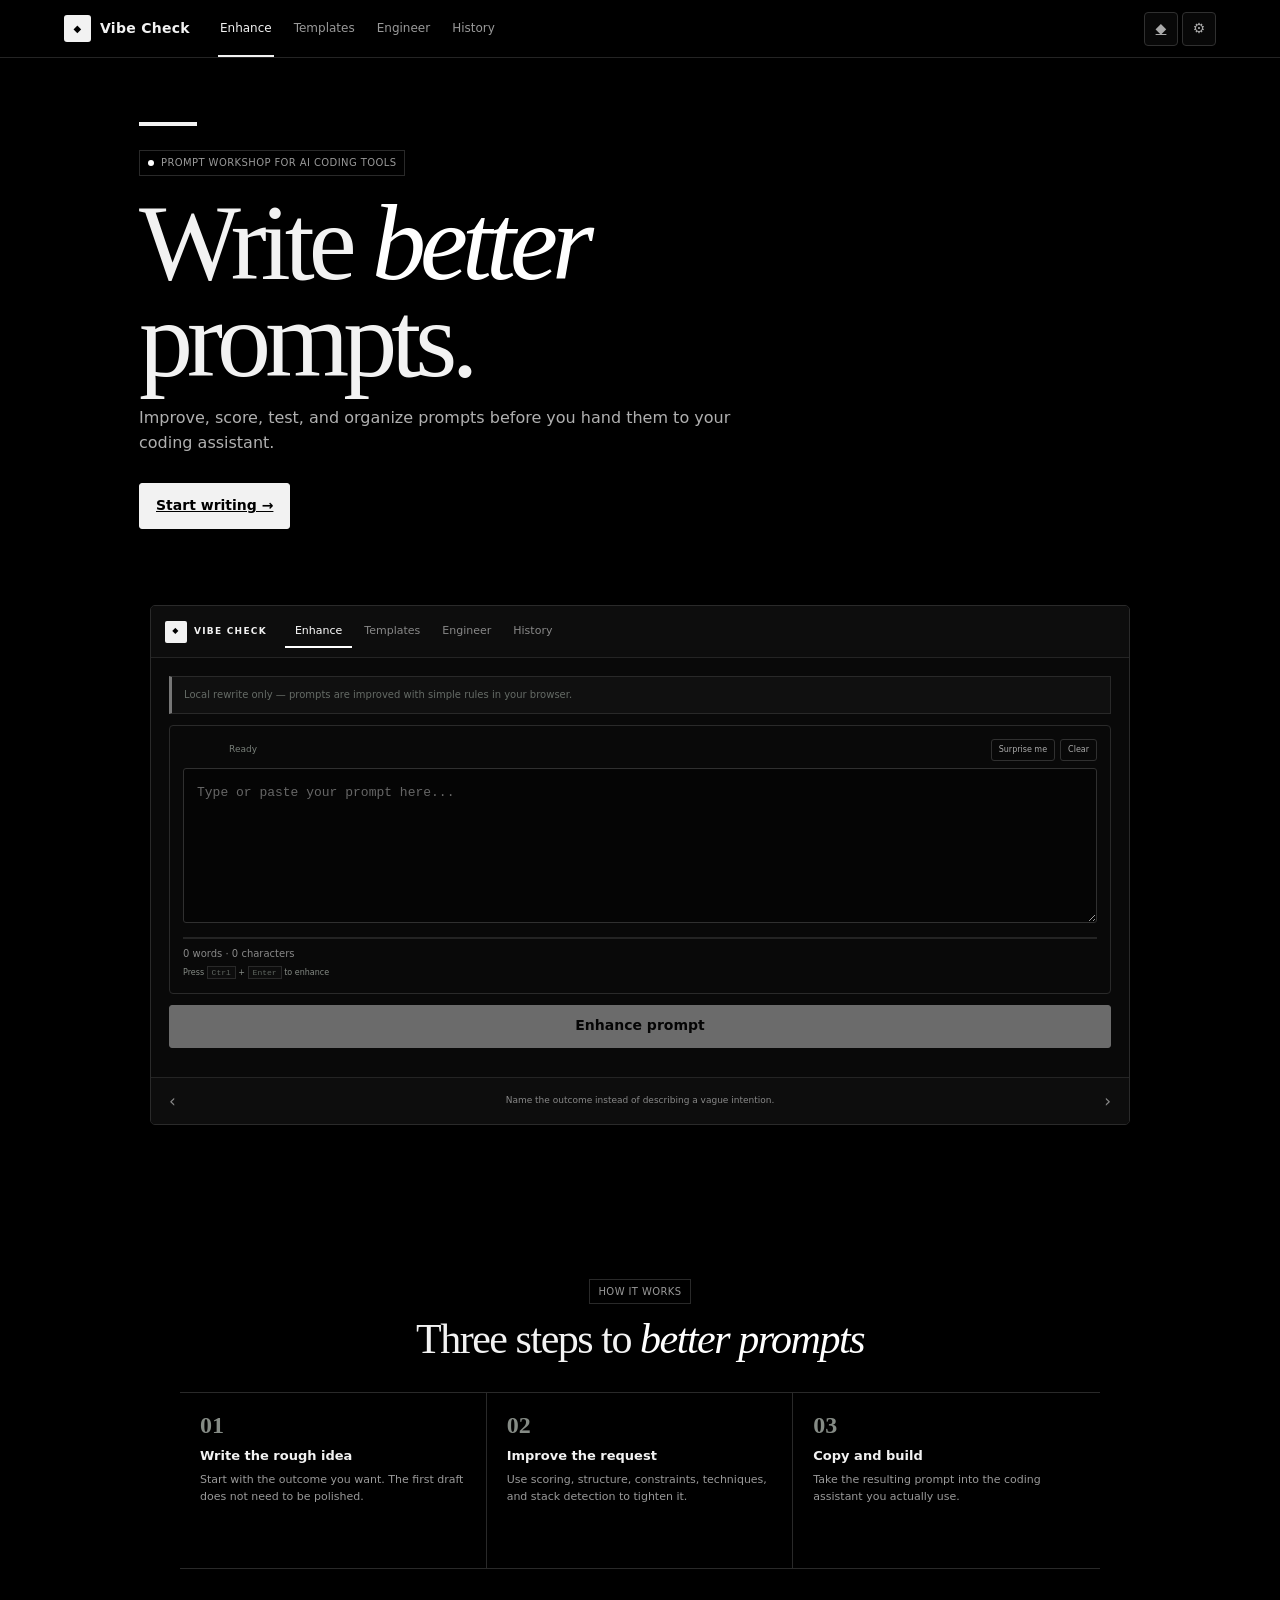
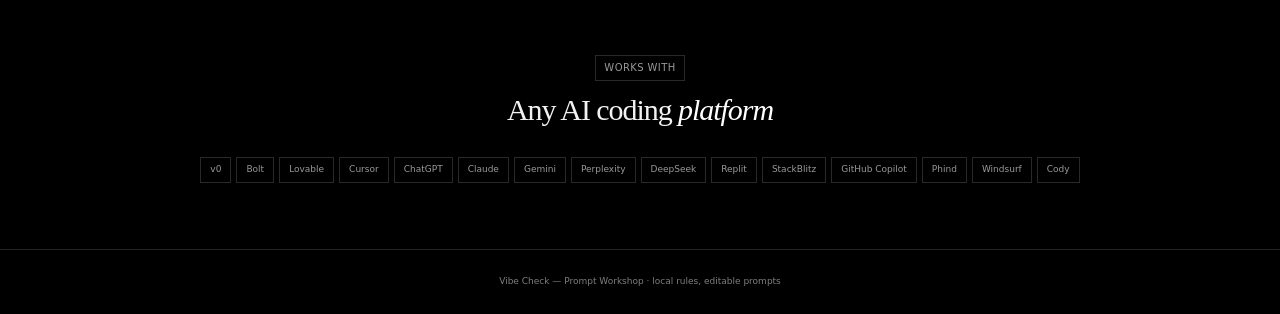
==== commit 61aca7d7: "Update index.html" ====
--- a/index.html
+++ b/index.html
@@ -1,4 +1,3 @@
-
 <!doctype html>
 <html lang="en">
 <head>
@@ -773,213 +772,45 @@
 </style>
 
 <style>
-/* -----------------------------------------------------------
-   Black theme
-   These rules intentionally stay small and easy to edit.
-   ----------------------------------------------------------- */
-
-html,
-body {
-    background: #000;
-    color: #f2f2f2;
-}
-
-body::before {
-    display: none;
-}
-
-.topbar {
-    background: #000;
-    border-bottom-color: #242424;
-}
-
-.workspace,
-.box,
-.card,
-.compare > div,
-.history-row,
-.modal-card,
-.toast {
-    background: #090909;
-    border-color: #2a2a2a;
-}
-
-.workspace-head,
-.bottom-tip {
-    background: #0d0d0d;
-    border-color: #242424;
-}
-
-textarea,
-input[type="text"] {
-    background: #050505;
-    color: #f2f2f2;
-    border-color: #303030;
-}
-
-textarea::placeholder,
-input::placeholder {
-    color: #666;
-}
-
-textarea:focus,
-input[type="text"]:focus {
-    border-color: #777;
-    box-shadow: 0 0 0 2px #151515;
-}
-
-.primary,
-.enhance {
-    background: #f2f2f2;
-    border-color: #f2f2f2;
-    color: #000;
-}
-
-.primary:hover,
-.enhance:hover:not(:disabled) {
-    background: #d8d8d8;
-}
-
-.brand-mark,
-.app-mark {
-    background: #f2f2f2;
-    color: #000;
-}
-
-.main-nav button.active::after {
-    background: #f2f2f2;
-}
-
-.workspace-tabs button.active {
-    color: #fff;
-    border-bottom-color: #fff;
-}
-
-.small-icon,
-.secondary,
-.copy-btn,
-.chip,
-.micro-btn {
-    background: #080808;
-    color: #aaa;
-    border-color: #303030;
-}
-
-.small-icon:hover,
-.secondary:hover,
-.copy-btn:hover,
-.chip:hover,
-.micro-btn:hover {
-    background: #171717;
-    color: #fff;
-}
-
-.chip.active {
-    background: #181818;
-    color: #fff;
-    border-color: #444;
-}
-
-.stack {
-    background: #101010;
-    border-left-color: #fff;
-}
-
-.stack .dot,
-.dot {
-    background: #fff;
-}
-
-.tipbox {
-    background: #101010;
-    border-left-color: #777;
-}
-
-.score {
-    background: #0d0d0d;
-    border-color: #2a2a2a;
-}
-
-.score-value,
-.hero h1 span,
-.info-title span {
-    color: #fff;
-}
-
-.track {
-    background: #242424;
-}
-
-.fill {
-    background: #fff;
-}
-
-.before h4 {
-    color: #ff7777;
-}
-
-.after h4 {
-    color: #fff;
-}
-
-.tech,
-.template-grid .card {
-    background: #080808;
-    border-color: #292929;
-}
-
-.tech:hover,
-.card:hover {
-    background: #121212;
-    border-color: #444;
-}
-
-.tech.selected {
-    background: #151515;
-    border-color: #fff;
-}
-
-.selected .tech-mark {
-    background: #fff;
-    border-color: #fff;
-}
-
-.check.pass {
-    background: #101610;
-    border-left-color: #777;
-}
-
-.check.fail {
-    background: #170f0f;
-    border-left-color: #ff7777;
-}
-
-.modal-bg {
-    background: rgba(0, 0, 0, .75);
-}
-
-.modal-card {
-    box-shadow: 0 20px 60px rgba(0, 0, 0, .8);
-}
-
-.slider {
-    background: #333;
-}
-
-.switch input:checked + .slider {
-    background: #777;
-}
-
-.toast {
-    box-shadow: 0 12px 35px rgba(0, 0, 0, .65);
-}
-
-footer {
-    background: #000;
-    border-top-color: #242424;
-}
+/* Black theme overrides */
+html,body{background:#000;color:#f2f2f2}
+body::before{display:none}
+.topbar{background:#000;border-bottom-color:#242424}
+.workspace,.box,.card,.compare>div,.history-row,.modal-card,.toast{background:#090909;border-color:#2a2a2a}
+.workspace-head,.bottom-tip{background:#0d0d0d;border-color:#242424}
+textarea,input[type="text"]{background:#050505;color:#f2f2f2;border-color:#303030}
+textarea::placeholder,input::placeholder{color:#666}
+textarea:focus,input[type="text"]:focus{border-color:#777;box-shadow:0 0 0 2px #151515}
+.primary,.enhance{background:#f2f2f2;border-color:#f2f2f2;color:#000}
+.primary:hover,.enhance:hover:not(:disabled){background:#d8d8d8}
+.brand-mark,.app-mark{background:#f2f2f2;color:#000}
+.main-nav button.active::after{background:#f2f2f2}
+.workspace-tabs button.active{color:#fff;border-bottom-color:#fff}
+.small-icon,.secondary,.copy-btn,.chip,.micro-btn{background:#080808;color:#aaa;border-color:#303030}
+.small-icon:hover,.secondary:hover,.copy-btn:hover,.chip:hover,.micro-btn:hover{background:#171717;color:#fff}
+.chip.active{background:#181818;color:#fff;border-color:#444}
+.stack{background:#101010;border-left-color:#fff}
+.stack .dot,.dot{background:#fff}
+.tipbox{background:#101010;border-left-color:#777}
+.score{background:#0d0d0d;border-color:#2a2a2a}
+.score-value,.hero h1 span,.info-title span{color:#fff}
+.track{background:#242424}
+.fill{background:#fff}
+.before h4{color:#ff7777}
+.after h4{color:#fff}
+.tech,.template-grid .card{background:#080808;border-color:#292929}
+.tech:hover,.card:hover{background:#121212;border-color:#444}
+.tech.selected{background:#151515;border-color:#fff}
+.selected .tech-mark{background:#fff;border-color:#fff}
+.check.pass{background:#101610;border-left-color:#777}
+.check.fail{background:#170f0f;border-left-color:#ff7777}
+.modal-bg{background:rgba(0,0,0,.75)}
+.modal-card{box-shadow:0 20px 60px rgba(0,0,0,.8)}
+.slider{background:#333}
+.switch input:checked+.slider{background:#777}
+.toast{box-shadow:0 12px 35px rgba(0,0,0,.65)}
+footer{background:#000;border-top-color:#242424}
 </style>
-
 </head>
 <body>
 <header class="topbar">
@@ -1018,6 +849,7 @@
 
   <section class="panel active" id="panel-enhance">
     <div class="stack hidden" id="stack-badge"><span class="dot"></span><small>Detected stack:</small><strong id="stack-name"></strong></div>
+    <div class="tipbox" style="border-left-color:#777">Local rewrite only — prompts are improved with simple rules in your browser.</div>
     <div class="tipbox hidden" id="stack-tips"><strong>Useful reminders</strong><span id="tips-stack-name"></span><ul id="tips-list"></ul></div>
 
     <div class="box">
@@ -1132,12 +964,12 @@
     </div>
 
     <div class="box">
-      <div class="section-head"><span class="section-label">Credit saver</span><span class="section-sub">English → Chinese</span></div>
-      <p style="margin:7px 0 10px;color:#999;font-size:10px">Chinese can use fewer tokens for some prompts. Compare provider-specific usage before relying on the estimate.</p>
-      <textarea id="credit-input" maxlength="5000" placeholder="Paste your English prompt..."></textarea>
+      <div class="section-head"><span class="section-label">Prompt compressor</span><span class="section-sub">Local cleanup</span></div>
+      <p style="margin:7px 0 10px;color:#999;font-size:10px">Removes common filler locally. Actual token savings depend on the model and provider.</p>
+      <textarea id="credit-input" maxlength="5000" placeholder="Paste a prompt to clean up..."></textarea>
       <div class="meta"><span id="credit-word-count">0 words · 0 characters</span><span>estimate only</span></div>
       <div class="row" style="margin-top:10px"><button class="enhance grow" id="btn-credit-transform" disabled><span class="label">Transform</span><span class="spinner"></span></button></div>
-      <div class="box hidden" id="credit-result"><div class="result-head"><span class="result-title">Chinese prompt</span><button class="copy-btn" id="btn-copy-credit">Copy</button></div><pre class="result-text" id="credit-text"></pre></div>
+      <div class="box hidden" id="credit-result"><div class="result-head"><span class="result-title">Compressed prompt</span><button class="copy-btn" id="btn-copy-credit">Copy</button></div><pre class="result-text" id="credit-text"></pre></div>
     </div>
   </section>
 
@@ -1172,7 +1004,7 @@
 </section>
 </main>
 
-<footer>Vibe Check — Prompt Workshop · made with intent, not a template</footer>
+<footer>Vibe Check — Prompt Workshop · local rules, editable prompts</footer>
 
 <div class="modal hidden" id="settings-modal">
   <div class="modal-bg" id="settings-backdrop"></div>
@@ -1291,8 +1123,6 @@
     return clean ? clean.split(/\s+/).length : 0;
   }
 
-  // Small, intentionally opinionated touches: local drafts, a surprise prompt,
-  // keyboard-first enhancement, and a character runway. No dependencies.
   const surprisePrompts = [
     "Redesign this dashboard so the important actions are obvious, fast, and accessible.",
     "Refactor this component without changing its public API or existing behavior.",
@@ -1377,7 +1207,6 @@
     const changes = [];
     const lower = original.toLowerCase();
 
-    // Read the prompt first. Different jobs deserve different advice.
     const requirements = [];
     const acceptance = [];
 
@@ -1567,7 +1396,6 @@
       changes.push("Added practical accessibility guidance");
     }
 
-    // Unknown requests still get useful help, but not a giant generic template.
     if (!requirements.length) {
       const subject = extractSubject(original);
 
@@ -1586,7 +1414,6 @@
       }
     }
 
-    // Don't repeat things the user has already said.
     const usefulRequirements = requirements.filter(requirement => {
       const importantWords = requirement
         .toLowerCase()
@@ -1645,29 +1472,111 @@
     return "";
   }
 
-  async function improve(prompt, mode = "enhance") {
-    const controller = new AbortController();
-    const timeout = setTimeout(() => controller.abort(), 7000);
-
-    try {
-      const response = await fetch("/api/enhance", {
-        method: "POST",
-        headers: {"Content-Type":"application/json"},
-        body: JSON.stringify({prompt, mode}),
-        signal: controller.signal
-      });
-      if (response.ok) {
-        const data = await response.json();
-        if (data && data.enhanced) {
-          return {enhanced:data.enhanced, improvements:data.improvements || []};
-        }
-      }
-    } catch (_) {
-      // Fall through to the offline rewrite.
-    } finally {
-      clearTimeout(timeout);
-    }
+  function improve(prompt, mode = "enhance") {
+    // Deliberately local: no model call, no network request, no hidden AI service.
+    if (mode === "compress") return compressPrompt(prompt);
     return localRewrite(prompt);
+  }
+
+  function compressPrompt(input) {
+    const original = input.trim();
+    if (!original) return {enhanced:"", improvements:[]};
+
+    const swaps = [
+      [/\bplease\b/gi, ""],
+      [/\bkindly\b/gi, ""],
+      [/\bvery\b/gi, ""],
+      [/\breally\b/gi, ""],
+      [/\bbasically\b/gi, ""],
+      [/\bsimply\b/gi, ""],
+      [/\bjust\b/gi, ""],
+      [/\bobviously\b/gi, ""],
+      [/\bactually\b/gi, ""]
+    ];
+
+    let compact = original;
+    swaps.forEach(([pattern, value]) => { compact = compact.replace(pattern, value); });
+    compact = compact
+      .replace(/[ \t]{2,}/g, " ")
+      .replace(/\n{3,}/g, "\n\n")
+      .replace(/^\s+|\s+$/g, "");
+
+    return {
+      enhanced: compact,
+      improvements: compact !== original ? ["Removed repeated filler words"] : ["No obvious filler to remove"]
+    };
+  }
+
+  function localRewrite(input) {
+    const original = input.trim();
+    if (!original) return {enhanced:"", improvements:[]};
+
+    const lower = original.toLowerCase();
+    const parts = [];
+    const changes = [];
+
+    const actionMatch = original.match(
+      /\b(build|create|make|implement|fix|design|write|develop|add|update|remove|refactor|change|redesign|review)\b[^.!?]*/i
+    );
+
+    parts.push(actionMatch ? actionMatch[0].trim() : `Goal: ${original}`);
+    if (!actionMatch) changes.push("Turned the opening into a clear goal");
+
+    const additions = [];
+    const add = (text, note) => {
+      additions.push(text);
+      changes.push(note);
+    };
+
+    if (/\b(ui|interface|frontend|website|webpage|page|component|layout)\b/i.test(lower)) {
+      add("Keep the existing visual language consistent and make controls usable with keyboard focus.", "Added practical UI guidance");
+    }
+
+    if (/\b(dashboard|admin panel|analytics|metrics|table|charts?)\b/i.test(lower)) {
+      add("Account for loading, empty, and failed-data states.", "Added dashboard state handling");
+    }
+
+    if (/\b(form|input|textarea|select|checkbox|radio|submit|validation)\b/i.test(lower)) {
+      add("Validate user input and show the problem beside the relevant field.", "Added form validation guidance");
+    }
+
+    if (/\b(api|endpoint|backend|server|request|response|http|fetch|axios|graphql)\b/i.test(lower)) {
+      add("Validate incoming data and return a predictable error response when a request fails.", "Added request/error handling");
+    }
+
+    if (/\b(database|sql|postgres|mysql|mongodb|schema|query|migration)\b/i.test(lower)) {
+      add("Keep relationships explicit and handle missing records without breaking the flow.", "Added data-safety guidance");
+    }
+
+    if (/\b(bug|broken|error|fix|issue|crash|debug|problem|not working)\b/i.test(lower)) {
+      add("Reproduce the reported problem first, then make the smallest change that fixes it.", "Added a focused debugging step");
+    }
+
+    if (/\b(react|next\.?js|nextjs|vue|svelte)\b/i.test(lower)) {
+      add("Follow the project's existing component patterns and preserve public behavior unless the request requires a change.", "Added framework-aware guidance");
+    }
+
+    if (/\b(css|stylesheet|styling|styles|scss|sass|tailwind|animation|transition|grid|flexbox)\b/i.test(lower)) {
+      add("Prefer reusable styles and preserve the current spacing, type, and interaction patterns.", "Added styling guidance");
+    }
+
+    if (additions.length) {
+      parts.push("", "Notes:", ...additions.map(item => `- ${item}`));
+    } else {
+      parts.push("", "Notes:", "- Keep the change limited to the requested outcome.");
+      changes.push("Added a scope guard");
+    }
+
+    parts.push(
+      "",
+      "Done when:",
+      "- The requested behavior works.",
+      "- Existing working behavior is unchanged unless the request says otherwise."
+    );
+    changes.push("Added two simple completion checks");
+
+    return {enhanced: parts.join("\n").replace(/\n{3,}/g, "\n\n").trim(),
+            improvements:[...new Set(changes)]};
   }
 
   function stackFor(prompt) {
@@ -1943,7 +1852,7 @@
     button.disabled = true;
 
     try {
-      const result = await improve(prompt, "chinese");
+      const result = improve(prompt, "compress");
       el("credit-text").textContent = result.enhanced;
       el("credit-result").classList.remove("hidden");
     } finally {
@@ -2040,9 +1949,9 @@
     if (!prompt) return notify("Enter a prompt first");
 
     const variants = [
-      `${prompt}\n\nKeep the change focused and prefer the smallest reliable implementation.`,
-      `${prompt}\n\nBefore coding, identify the important requirements and assumptions. Then return a production-ready solution.`,
-      `${prompt}\n\nThink through the normal path, likely failure cases, and important edge cases before implementing the final solution.`
+      `${prompt}\n\nScope: change only what is needed for this request.`,
+      `${prompt}\n\nChecks: verify the main path, error handling, and existing behavior.`,
+      `${prompt}\n\nOutput: state the files changed, the reason for each change, and any follow-up needed.`
     ];
 
     el("variants-container").innerHTML = variants.map((value, index) =>
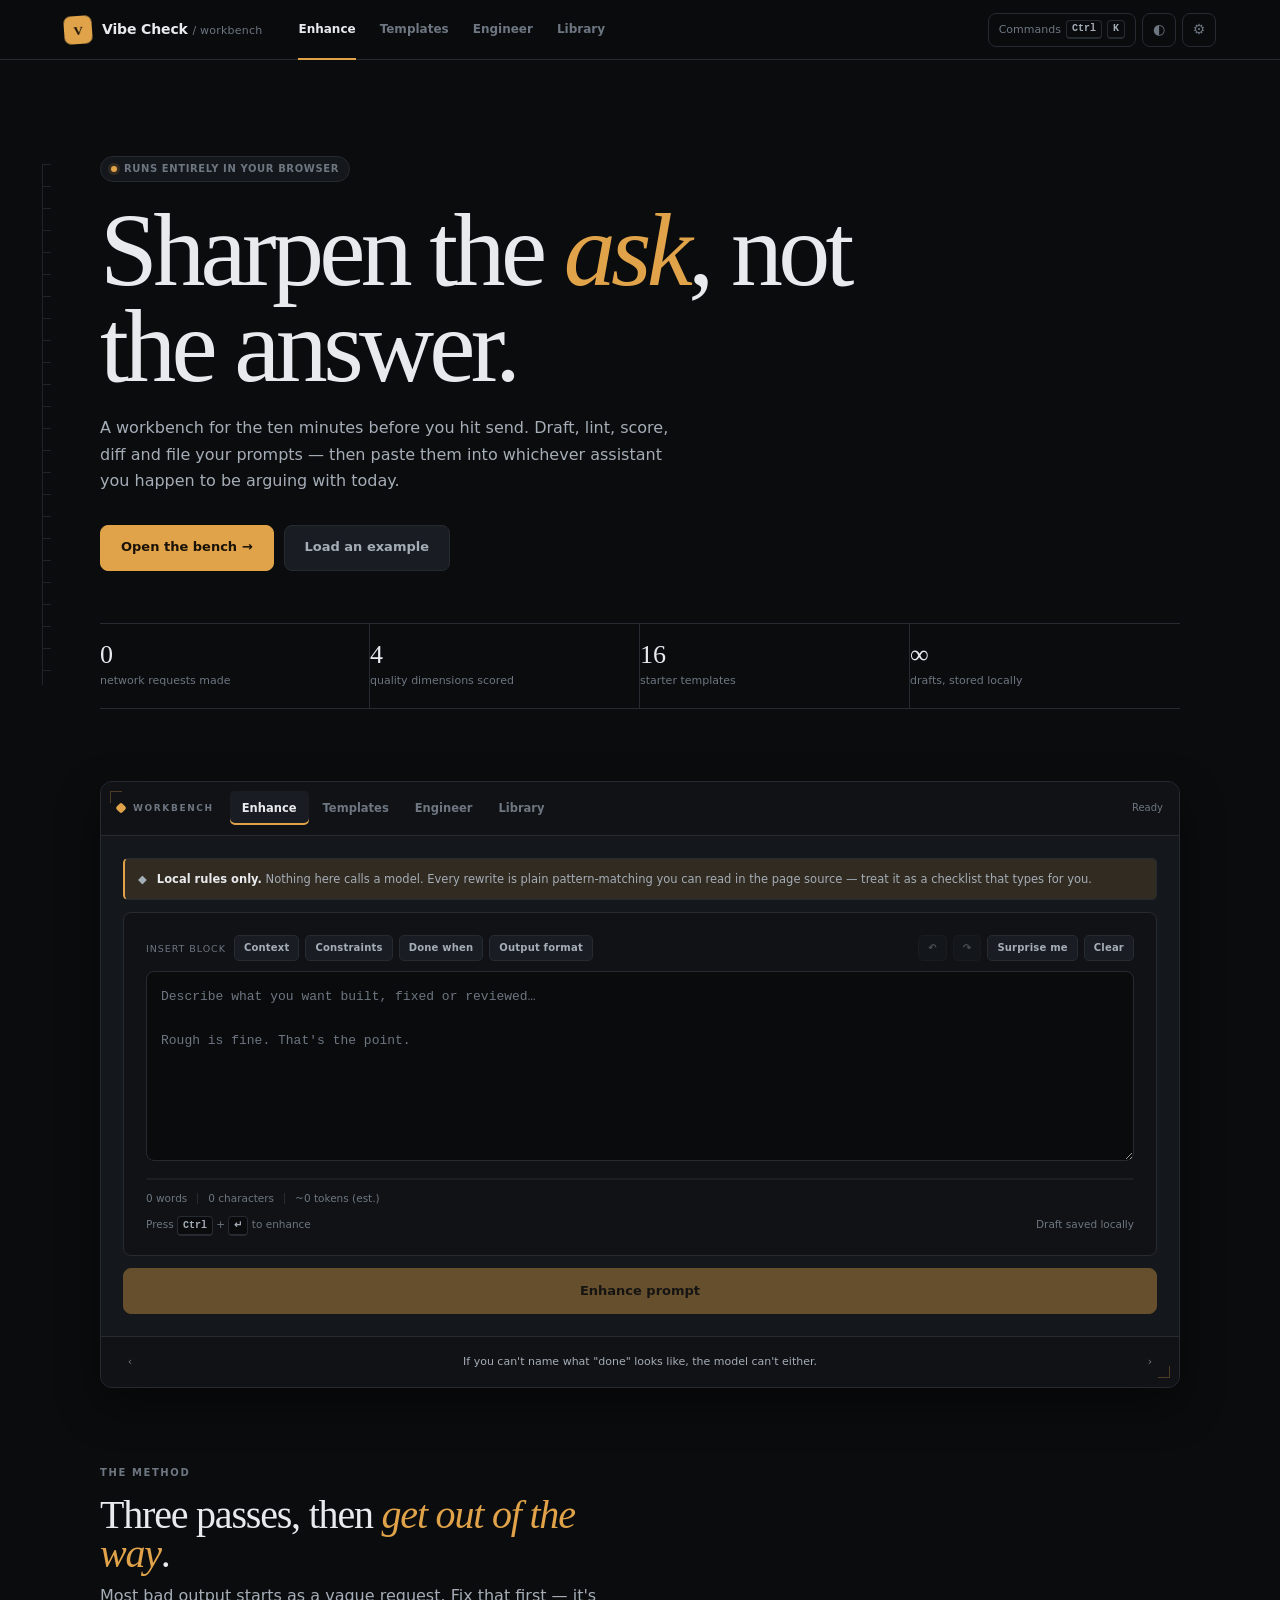
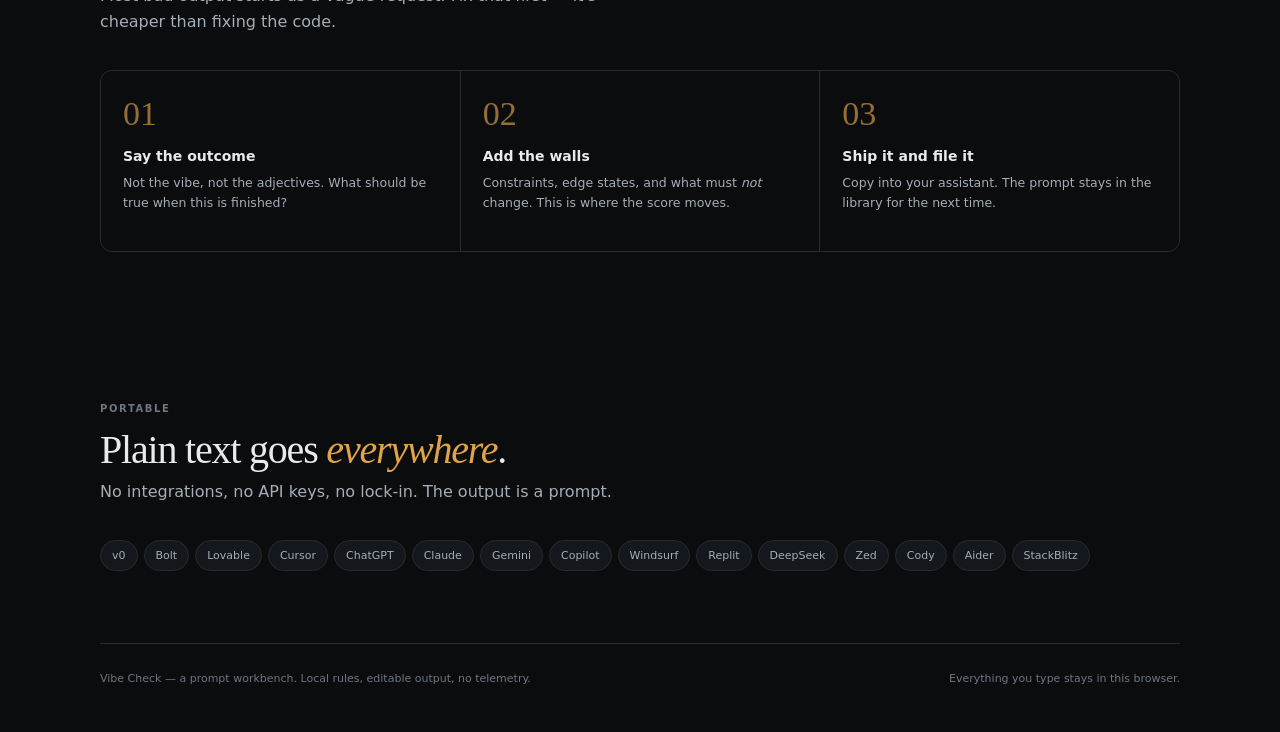
==== commit cd11b903: "Update index.html" ====
--- a/index.html
+++ b/index.html
@@ -1,2138 +1,2671 @@
 <!doctype html>
-<html lang="en">
+<html lang="en" data-theme="ink">
 <head>
 <meta charset="utf-8">
 <meta name="viewport" content="width=device-width, initial-scale=1">
-<title>Vibe Check — Prompt Workshop</title>
+<title>Vibe Check — Prompt Workbench</title>
+<meta name="description" content="A local, offline workbench for shaping prompts before you hand them to a coding assistant.">
+
 <style>
+/* =========================================================================
+   VIBE CHECK — stylesheet
+   Written by hand. Order matters, so it goes:
+     01 tokens · 02 reset · 03 type · 04 layout · 05 controls · 06 fields
+     07 chrome · 08 workbench · 09 features · 10 overlays · 11 responsive
+   ========================================================================= */
+
+/* ---- 01 · tokens -------------------------------------------------------- */
+
 :root{
-  --ink:#f2f2f2;
-  --paper:#000000;
-  --paper-2:#111111;
-  --card:#0b0b0b;
-  --rule:#292929;
-  --dim:#999999;
-  --green:#ffffff;
-  --green-soft:#1b1b1b;
-  --red:#ff7777;
-  --amber:#d8b45a;
-  --shadow:0 14px 35px rgba(0,0,0,.45);
-  --serif:Georgia,"Times New Roman",serif;
-  --sans:Inter,ui-sans-serif,system-ui,-apple-system,"Segoe UI",sans-serif;
-}
-
-*{box-sizing:border-box}
-html{scroll-behavior:smooth}
+  color-scheme:dark;
+
+  /* surfaces, darkest to lightest */
+  --bg:#0b0c0e;
+  --bg-tint:#101216;
+  --surface:#14171b;
+  --surface-hi:#191d23;
+  --sunken:#0a0b0d;
+
+  /* hairlines */
+  --line:#262b32;
+  --line-soft:#1b1f25;
+
+  /* ink */
+  --ink:#e8eaed;
+  --ink-2:#a5adb7;
+  --ink-3:#6d7681;
+
+  /* one accent, used sparingly */
+  --accent:#e0a34a;
+  --accent-soft:rgba(224,163,74,.14);
+  --accent-line:rgba(224,163,74,.42);
+  --on-accent:#1a1206;
+
+  /* semantic */
+  --good:#74c69d;
+  --good-soft:rgba(116,198,157,.12);
+  --warn:#d9b25c;
+  --bad:#e8817a;
+  --bad-soft:rgba(232,129,122,.12);
+
+  /* type */
+  --display:"Iowan Old Style","Palatino Linotype",Palatino,Georgia,serif;
+  --ui:Inter,ui-sans-serif,system-ui,-apple-system,"Segoe UI",Roboto,sans-serif;
+  --mono:ui-monospace,SFMono-Regular,"SF Mono",Menlo,Consolas,monospace;
+
+  /* geometry */
+  --r-lg:12px;
+  --r-md:8px;
+  --r-sm:5px;
+  --pad:clamp(14px,2.2vw,22px);
+  --gutter:clamp(16px,5vw,64px);
+  --shadow:0 18px 44px rgba(0,0,0,.45);
+  --shadow-sm:0 6px 18px rgba(0,0,0,.3);
+  --ease:cubic-bezier(.2,.7,.3,1);
+}
+
+[data-theme="paper"]{
+  color-scheme:light;
+  --bg:#f4f1ea;
+  --bg-tint:#efebe1;
+  --surface:#fffdf8;
+  --surface-hi:#faf7f0;
+  --sunken:#f7f4ec;
+  --line:#ddd6c7;
+  --line-soft:#e8e2d5;
+  --ink:#1d1f22;
+  --ink-2:#575d64;
+  --ink-3:#8a8f96;
+  --accent:#a2670f;
+  --accent-soft:rgba(162,103,15,.10);
+  --accent-line:rgba(162,103,15,.35);
+  --on-accent:#fffdf8;
+  --good:#2f7d54;
+  --good-soft:rgba(47,125,84,.10);
+  --warn:#8a6a12;
+  --bad:#b23f38;
+  --bad-soft:rgba(178,63,56,.10);
+  --shadow:0 18px 44px rgba(60,50,30,.14);
+  --shadow-sm:0 6px 18px rgba(60,50,30,.09);
+}
+
+/* ---- 02 · reset --------------------------------------------------------- */
+
+*,*::before,*::after{box-sizing:border-box}
+html{-webkit-text-size-adjust:100%;scroll-behavior:smooth}
 body{
   margin:0;
-  min-height:100vh;
+  min-height:100dvh;
+  background:var(--bg);
   color:var(--ink);
-  background:#000;
-  font:14px/1.55 var(--sans);
+  font:400 14px/1.6 var(--ui);
   overflow-x:hidden;
 }
-body:before{
-  content:"";
-  position:fixed;
-  inset:0;
-  pointer-events:none;
-  opacity:.35;
-  background-image:radial-gradient(#b9b4a8 .55px,transparent .55px);
-  background-size:7px 7px;
-  mix-blend-mode:multiply;
-}
-::selection{background:#c9d9cc;color:var(--ink)}
-button,input,textarea{font:inherit}
-button{cursor:pointer}
-a{color:inherit}
-.hidden{display:none!important}
-
-.topbar{
-  position:sticky;
-  top:0;
-  z-index:20;
-  min-height:58px;
-  padding:0 clamp(18px,5vw,72px);
-  display:flex;
+h1,h2,h3,h4,p,ul,ol,figure,pre{margin:0}
+ul{padding:0;list-style:none}
+img,svg{display:block;max-width:100%}
+button,input,textarea,select{font:inherit;color:inherit}
+button{background:none;border:0;padding:0;cursor:pointer}
+a{color:inherit;text-decoration:none}
+:focus-visible{
+  outline:2px solid var(--accent);
+  outline-offset:2px;
+  border-radius:3px;
+}
+::selection{background:var(--accent);color:var(--on-accent)}
+[hidden],.is-hidden{display:none !important}
+
+/* thin scrollbars where the browser lets us */
+*{scrollbar-width:thin;scrollbar-color:var(--line) transparent}
+*::-webkit-scrollbar{width:9px;height:9px}
+*::-webkit-scrollbar-thumb{background:var(--line);border-radius:9px}
+*::-webkit-scrollbar-track{background:transparent}
+
+/* ---- 03 · type ---------------------------------------------------------- */
+
+.display{font-family:var(--display);font-weight:400;letter-spacing:-.03em;line-height:.98}
+.eyebrow{
+  font-size:10px;
+  letter-spacing:.16em;
+  text-transform:uppercase;
+  color:var(--ink-3);
+  font-weight:700;
+}
+.lede{color:var(--ink-2);font-size:16px;line-height:1.65}
+.micro{font-size:11px;color:var(--ink-3)}
+kbd{
+  font:600 10px/1 var(--mono);
+  padding:3px 5px;
+  border:1px solid var(--line);
+  border-bottom-width:2px;
+  border-radius:4px;
+  background:var(--sunken);
+  color:var(--ink-2);
+}
+
+/* ---- 04 · layout -------------------------------------------------------- */
+
+.wrap{width:min(1080px,100% - (var(--gutter) * 2));margin-inline:auto}
+.stack-8 > * + *{margin-top:8px}
+.stack-12 > * + *{margin-top:12px}
+.stack-16 > * + *{margin-top:16px}
+.row{display:flex;align-items:center;gap:8px}
+.row-between{display:flex;align-items:center;justify-content:space-between;gap:12px}
+.grow{flex:1;min-width:0}
+.rule{height:1px;background:var(--line);border:0}
+
+/* ---- 05 · controls ------------------------------------------------------ */
+
+.btn{
+  display:inline-flex;
   align-items:center;
-  gap:28px;
-  background:rgba(0,0,0,.96);
-  border-bottom:1px solid var(--rule);
-}
-.brand{
-  display:flex;
-  align-items:center;
-  gap:9px;
-  text-decoration:none;
-  font-weight:800;
-  letter-spacing:.02em;
-}
-.brand-mark,.app-mark{
-  display:grid;
-  place-items:center;
-  color:#000;
-  background:#f2f2f2;
-}
-.brand-mark{
-  width:27px;height:27px;
-  border-radius:3px;
-  font-size:10px;
-}
-.brand-name{letter-spacing:.01em}
-.main-nav{
-  display:flex;
-  align-self:stretch;
-  gap:18px;
-}
-.main-nav button,.small-icon{
-  border:0;
+  justify-content:center;
+  gap:8px;
+  height:36px;
+  padding:0 14px;
+  border:1px solid var(--line);
+  border-radius:var(--r-md);
+  background:var(--surface-hi);
+  color:var(--ink-2);
+  font-size:12px;
+  font-weight:600;
+  transition:background .16s var(--ease),color .16s var(--ease),border-color .16s var(--ease),transform .08s var(--ease);
+}
+.btn:hover{background:var(--surface);color:var(--ink);border-color:var(--ink-3)}
+.btn:active{transform:translateY(1px)}
+.btn[disabled]{opacity:.4;cursor:not-allowed;transform:none}
+
+.btn--solid{
+  background:var(--accent);
+  border-color:var(--accent);
+  color:var(--on-accent);
+  font-weight:700;
+}
+.btn--solid:hover{background:var(--accent);border-color:var(--accent);color:var(--on-accent);filter:brightness(1.08)}
+.btn--lg{height:46px;padding:0 20px;font-size:13px}
+.btn--tiny{height:26px;padding:0 9px;font-size:10px;border-radius:var(--r-sm);letter-spacing:.02em}
+.btn--danger{color:var(--bad);border-color:var(--bad-soft)}
+.btn--danger:hover{color:var(--bad);border-color:var(--bad);background:var(--bad-soft)}
+.btn--ghost{border-color:transparent;background:transparent}
+.btn--ghost:hover{background:var(--surface-hi);border-color:var(--line)}
+
+.icon-btn{
+  width:34px;height:34px;
+  display:inline-grid;place-items:center;
+  border:1px solid var(--line);
+  border-radius:var(--r-md);
   background:transparent;
-  color:var(--dim);
-}
-.main-nav button{
-  position:relative;
-  padding:0 2px;
-  font-size:12px;
-}
-.main-nav button:after{
-  content:"";
-  position:absolute;
-  left:0;right:0;bottom:0;
-  height:2px;
-  background:transparent;
-}
-.main-nav button:hover,.main-nav button.active{color:var(--ink)}
-.main-nav button.active:after{background:#f2f2f2}
-.top-actions{
-  display:flex;
-  gap:4px;
-  margin-left:auto;
-}
-.small-icon{
-  width:34px;height:34px;
-  border:1px solid var(--rule);
-  border-radius:4px;
-  display:inline-grid;
-  place-items:center;
-}
-.small-icon:hover{background:var(--paper-2);color:var(--ink)}
-
-.hero{
-  max-width:1050px;
-  margin:0 auto;
-  padding:92px 24px 76px;
-  position:relative;
-}
-.hero:before{
-  content:"";
-  position:absolute;
-  left:24px;top:64px;
-  width:58px;height:4px;
-  background:#f2f2f2;
-}
-.badge{
+  color:var(--ink-3);
+  font-size:14px;
+  transition:background .16s var(--ease),color .16s var(--ease);
+}
+.icon-btn:hover{background:var(--surface-hi);color:var(--ink)}
+
+.pill{
   display:inline-flex;
   align-items:center;
   gap:7px;
-  padding:4px 8px;
-  border:1px solid var(--rule);
-  background:transparent;
-  color:var(--dim);
+  height:26px;
+  padding:0 10px;
+  border:1px solid var(--line);
+  border-radius:100px;
   font-size:10px;
-  letter-spacing:.04em;
+  letter-spacing:.06em;
   text-transform:uppercase;
-}
-.dot{
-  width:6px;height:6px;
+  font-weight:700;
+  color:var(--ink-3);
+  background:var(--surface);
+}
+.pill .dot{
+  width:6px;height:6px;border-radius:50%;
+  background:var(--accent);
+  box-shadow:0 0 0 3px var(--accent-soft);
+}
+
+/* spinner for the two async-looking buttons */
+.spinner{
+  width:15px;height:15px;
+  border:2px solid color-mix(in srgb, var(--on-accent) 35%, transparent);
+  border-top-color:var(--on-accent);
   border-radius:50%;
-  background:#f2f2f2;
-}
-.hero h1{
-  max-width:780px;
-  margin:18px 0 18px;
-  font:400 clamp(58px,9vw,108px)/.9 var(--serif);
-  letter-spacing:-.055em;
-}
-.hero h1 span{
-  color:#f2f2f2;
-  font-style:italic;
-}
-.hero p{
-  max-width:610px;
-  margin:0 0 28px;
-  color:#b0b0b0;
-  font-size:16px;
-}
-.primary{
-  display:inline-flex;
-  align-items:center;
-  gap:10px;
-  padding:11px 16px;
-  border:1px solid var(--green);
-  border-radius:3px;
-  background:#f2f2f2;
-  color:#000;
-  font-weight:700;
-}
-.primary:hover{background:#d8d8d8}
-
-.shell{
-  width:min(980px,calc(100% - 36px));
-  margin:0 auto 88px;
-}
-.workspace{
-  overflow:hidden;
-  border:1px solid #333;
-  border-radius:5px;
-  background:var(--card);
-  box-shadow:var(--shadow);
-}
-.workspace-head{
+  animation:spin .65s linear infinite;
+}
+@keyframes spin{to{transform:rotate(1turn)}}
+.is-busy .btn-label{display:none}
+.btn:not(.is-busy) .spinner{display:none}
+
+/* ---- 06 · fields -------------------------------------------------------- */
+
+.field{
+  width:100%;
+  padding:10px 12px;
+  border:1px solid var(--line);
+  border-radius:var(--r-md);
+  background:var(--sunken);
+  color:var(--ink);
+  transition:border-color .16s var(--ease),box-shadow .16s var(--ease);
+}
+.field::placeholder{color:var(--ink-3)}
+.field:focus{
+  outline:0;
+  border-color:var(--accent-line);
+  box-shadow:0 0 0 3px var(--accent-soft);
+}
+textarea.field{resize:vertical;font:13px/1.7 var(--mono)}
+.editor{min-height:190px;padding:14px}
+.search-field{height:38px;padding-block:0}
+
+/* the thin fill bar under the editor */
+.gauge{height:2px;background:var(--line-soft);border-radius:2px;overflow:hidden;margin-top:10px}
+.gauge > i{display:block;height:100%;width:0;background:var(--accent);transition:width .2s var(--ease)}
+.gauge.is-full > i{background:var(--bad)}
+
+/* ---- 07 · chrome (header / hero / footer) ------------------------------- */
+
+.masthead{
+  position:sticky;
+  top:0;
+  z-index:40;
   display:flex;
   align-items:center;
-  min-height:52px;
-  gap:18px;
-  padding:0 14px;
-  border-bottom:1px solid var(--rule);
-  background:#0d0d0d;
-}
-.app-id{
-  display:flex;
-  align-items:center;
-  gap:7px;
-  flex:0 0 auto;
-  font-size:9px;
-  font-weight:800;
-  letter-spacing:.14em;
-}
-.app-mark{width:22px;height:22px;border-radius:2px;font-size:8px}
-.workspace-tabs{
-  display:flex;
-  gap:2px;
-  overflow:auto;
-  flex:1;
-  scrollbar-width:none;
-}
-.workspace-tabs::-webkit-scrollbar{display:none}
-.workspace-tabs button{
-  flex:0 0 auto;
-  padding:7px 10px;
-  border:0;
-  border-bottom:2px solid transparent;
-  background:transparent;
-  color:#888888;
-  font-size:11px;
-}
-.workspace-tabs button:hover{color:var(--ink)}
-.workspace-tabs button.active{
-  color:var(--ink);
-  border-bottom-color:#f2f2f2;
-}
-.panel{padding:18px}
-.panel:not(.active){display:none}
-
-.box{
-  padding:13px;
-  margin-bottom:11px;
-  border:1px solid var(--rule);
-  border-radius:4px;
-  background:var(--card);
-}
-textarea,input[type=text]{
-  width:100%;
-  border:1px solid #333;
-  outline:0;
-  color:var(--ink);
-  background:#080808;
-  border-radius:3px;
-}
-textarea:focus,input[type=text]:focus{
-  border-color:#f2f2f2;
-  box-shadow:0 0 0 2px var(--green-soft);
-}
-textarea{resize:vertical}
-#prompt-input{
-  min-height:155px;
-  padding:13px;
-  font:13px/1.65 ui-monospace,SFMono-Regular,Menlo,monospace;
-}
-.meta{
-  display:flex;
-  justify-content:space-between;
-  gap:12px;
-  margin-top:7px;
-  color:#888888;
-  font-size:10px;
-}
-.level{
-  padding:2px 6px;
-  border:1px solid var(--rule);
-  border-radius:3px;
-  font-size:9px;
-  font-weight:700;
-}
-.level.simple{color:#aaa;background:#eeece5}
-.level.moderate{color:#aaa;background:#eee8f2}
-.level.detailed{color:#ddd;background:#e4eee7}
-.row{
-  display:flex;
-  gap:7px;
-  align-items:center;
-  margin-bottom:11px;
-}
-.grow{flex:1}
-.secondary,.copy-btn{
-  border:1px solid #333;
-  background:transparent;
-  color:#b0b0b0;
-  border-radius:3px;
-}
-.secondary{padding:6px 10px;font-size:10px}
-.secondary:hover,.copy-btn:hover{background:#171717;color:var(--ink)}
-.enhance{
-  width:100%;
-  height:43px;
-  border:1px solid var(--green);
-  border-radius:3px;
-  background:#f2f2f2;
-  color:#000;
-  font-weight:800;
-}
-.enhance:hover:not(:disabled){background:#d8d8d8}
-.enhance:disabled{opacity:.42;cursor:not-allowed}
-.busy .label{display:none}
-.spinner{
-  display:none;
-  width:15px;height:15px;
-  border:2px solid rgba(255,255,255,.45);
-  border-top-color:#000;
-  border-radius:50%;
-  animation:spin .7s linear infinite;
-  margin:auto;
-}
-.busy .spinner{display:block}
-@keyframes spin{to{transform:rotate(360deg)}}
-
-.stack{
-  display:flex;
-  align-items:center;
-  gap:8px;
-  margin-bottom:10px;
-  padding:7px 9px;
-  border-left:3px solid var(--green);
-  background:var(--green-soft);
-  font-size:10px;
-}
-.stack strong{color:var(--ink)}
-.stack small{color:var(--dim)}
-.tipbox{
-  padding:10px 12px;
-  margin-bottom:11px;
-  border:1px solid var(--rule);
-  border-left:3px solid #bca35f;
-  color:#656b66;
-  font-size:10px;
-  background:#101010;
-}
-.tipbox strong{display:block;color:var(--ink);margin-bottom:4px}
-.tipbox ul{margin:5px 0 0 17px;padding:0}
-.tipbox li{margin:2px 0}
-
-.score{
-  display:grid;
-  grid-template-columns:auto 1fr;
-  gap:14px;
-  padding:16px;
-  border:1px solid var(--rule);
-  border-radius:4px;
-  background:#101010;
-  margin-bottom:11px;
-}
-.score-value{
-  font:700 42px/1 var(--serif);
-  color:#f2f2f2;
-}
-.score-caption{font-weight:750;margin-bottom:8px}
-.meter{
-  display:grid;
-  grid-template-columns:75px 1fr 28px;
-  align-items:center;
-  gap:7px;
-  margin:5px 0;
-  font-size:9px;
-  color:var(--dim);
-}
-.track{height:4px;background:#262626;overflow:hidden}
-.fill{height:100%;background:#f2f2f2;transition:width .4s ease}
-.score-note{
-  grid-column:1/-1;
-  padding-top:8px;
-  border-top:1px solid var(--rule);
-  color:var(--dim);
-  font-size:10px;
-}
-.result-head,.section-head{
-  display:flex;
-  align-items:center;
-  justify-content:space-between;
-  gap:9px;
-}
-.result-head{padding:10px 12px 0}
-.result-title{
-  font-size:9px;
-  text-transform:uppercase;
-  letter-spacing:.1em;
-  color:#59615b;
-  font-weight:800;
-}
-.copy-btn{padding:4px 8px;font-size:9px}
-.copy-btn.done{color:#f2f2f2;border-color:#f2f2f2}
-.result-text,.compare pre{
-  margin:0;
-  padding:10px 12px;
-  color:var(--ink);
-  white-space:pre-wrap;
-  overflow:auto;
-  font:12px/1.6 ui-monospace,SFMono-Regular,Menlo,monospace;
-}
-.result-text{max-height:260px}
-.improvements,.changes{
-  padding:0 12px 11px;
-  color:#999999;
-  font-size:10px;
-}
-.improvements div,.changes div{padding:2px 0}
-
-.compare{
-  display:grid;
-  grid-template-columns:1fr 1fr;
-  gap:8px;
-  margin-bottom:11px;
-}
-.compare>div{
-  overflow:hidden;
-  border:1px solid var(--rule);
-  border-radius:4px;
-  background:#080808;
-}
-.compare h4{
-  margin:0;
-  padding:7px 9px;
-  border-bottom:1px solid var(--rule);
-  font-size:9px;
-  text-transform:uppercase;
-  letter-spacing:.08em;
-}
-.before h4{color:var(--red)}
-.after h4{color:#f2f2f2}
-.compare pre{max-height:170px;padding:9px}
-.efficiency{overflow:hidden;padding:0}
-.eff-head{
-  display:flex;
-  align-items:center;
-  gap:7px;
-  padding:10px 12px;
-  cursor:pointer;
-  font-size:11px;
-  font-weight:750;
-}
-.eff-head span:last-child{margin-left:auto;color:#888888;font-size:9px}
-.eff-body{display:flex;gap:13px;padding:0 12px 12px}
-.ring{width:56px;height:56px;flex:0 0 56px;position:relative}
-.ring svg{transform:rotate(-90deg)}
-.ring-label{position:absolute;inset:0;display:grid;place-items:center;font-size:10px;font-weight:800}
-.mini-list{
-  margin:5px 0 8px;
-  padding:0;
-  list-style:none;
-  color:#999999;
-  font:9px/1.5 ui-monospace,monospace;
-}
-.bottom-tip{
-  display:flex;
-  align-items:center;
-  gap:8px;
-  padding:9px 12px;
-  border-top:1px solid var(--rule);
-  color:#888888;
-  font-size:9px;
-  background:#0d0d0d;
-}
-.bottom-tip span{flex:1;text-align:center}
-.bottom-tip button{
-  border:0;background:none;color:#888888;font-size:17px;
-}
-.bottom-tip button:hover{color:#f2f2f2}
-
-.template-tools{
-  display:flex;
-  gap:5px;
-  overflow:auto;
-  margin-bottom:9px;
-}
-.chip{
-  border:1px solid var(--rule);
-  border-radius:3px;
-  background:transparent;
-  color:#6d746e;
-  padding:5px 9px;
-  font-size:9px;
-  white-space:nowrap;
-}
-.chip:hover{color:var(--ink)}
-.chip.active{background:#181818;color:var(--ink);border-color:#aaa79d}
-.search{padding:8px 10px;margin-bottom:9px;font-size:11px}
-.template-grid{display:grid;grid-template-columns:1fr 1fr;gap:8px}
-.card{
-  padding:12px;
-  border:1px solid var(--rule);
-  border-radius:4px;
-  background:#080808;
-  cursor:pointer;
-}
-.card:hover{
-  border-color:#8f958e;
-  background:#141414;
-}
-.card b{display:block;font-size:11px;margin-bottom:3px}
-.card p{margin:0;color:#999999;font-size:9px;line-height:1.5}
-.tag{
-  display:inline-block;
-  margin-top:7px;
-  padding:2px 5px;
-  border:1px solid var(--rule);
-  color:#888888;
-  font-size:7px;
-}
-.section-head{margin-bottom:7px}
-.section-label{text-transform:uppercase;letter-spacing:.08em;color:#5d655f;font-size:9px;font-weight:800}
-.section-sub{color:#888888;font-size:9px}
-#engineer-input,#credit-input{
-  padding:11px;
-  font:12px/1.6 ui-monospace,SFMono-Regular,Menlo,monospace;
-}
-#engineer-input{min-height:105px}
-#credit-input{min-height:80px}
-.checks{display:grid;gap:3px}
-.check{
-  display:grid;
-  grid-template-columns:19px 1fr auto;
-  gap:7px;
-  align-items:center;
-  padding:6px 7px;
-  border-left:2px solid transparent;
-  font-size:10px;
-}
-.check.pass{background:#101810;border-left-color:#7aa589}
-.check.fail{background:#180f0f;border-left-color:#b9756c}
-.check-icon{display:grid;place-items:center;width:17px;height:17px;font-size:9px;font-weight:800}
-.pass .check-icon{color:#f2f2f2}
-.fail .check-icon{color:var(--red)}
-.check-fix{
-  max-width:170px;
-  overflow:hidden;
-  text-overflow:ellipsis;
-  white-space:nowrap;
-  color:#7b817c;
-  font-size:8px;
-}
-.tech-grid{display:grid;grid-template-columns:1fr 1fr;gap:6px}
-.tech{
-  display:flex;
-  gap:8px;
-  padding:9px;
-  border:1px solid var(--rule);
-  background:#080808;
-  cursor:pointer;
-}
-.tech:hover{border-color:#8f958e}
-.tech.selected{border-color:#f2f2f2;background:var(--green-soft)}
-.tech-mark{
-  width:13px;height:13px;
-  border:1px solid #8f958e;
-  border-radius:2px;
-  flex:0 0 13px;
-  margin-top:1px;
-}
-.selected .tech-mark{background:#f2f2f2;border-color:#f2f2f2}
-.tech b{display:block;font-size:10px}
-.tech small{display:block;color:#707771;font-size:8px}
-.history-row{
-  display:flex;
-  align-items:center;
-  gap:8px;
-  padding:8px 9px;
-  margin-bottom:5px;
-  border:1px solid var(--rule);
-  background:#080808;
-}
-.history-row:hover{background:#f1eee7}
-.history-text{
-  flex:1;
-  overflow:hidden;
-  text-overflow:ellipsis;
-  white-space:nowrap;
-  color:#626a64;
-  font-size:10px;
-}
-.history-score{font-size:9px;color:#555c57}
-.plain{border:0;background:none;color:#7c827d;padding:3px}
-.plain.starred{color:var(--amber)}
-.empty{text-align:center;padding:22px;color:#7b817c;font-size:10px}
-
-.info-section{
-  width:min(920px,calc(100% - 40px));
-  margin:0 auto;
-  padding:66px 0;
-}
-.info-title{
-  max-width:680px;
-  margin:14px auto 32px;
-  text-align:center;
-  font:400 clamp(28px,4vw,42px)/1 var(--serif);
-  letter-spacing:-.035em;
-}
-.info-title span{color:#f2f2f2;font-style:italic}
-.steps{
-  display:grid;
-  grid-template-columns:repeat(3,1fr);
-  border-top:1px solid var(--rule);
-  border-bottom:1px solid var(--rule);
-}
-.step{
-  min-height:175px;
-  padding:20px;
-  border-right:1px solid var(--rule);
-}
-.step:last-child{border-right:0}
-.step-num{font:700 24px/1 var(--serif);color:#858b85}
-.step h3{font-size:13px;margin:9px 0 4px}
-.step p{margin:0;color:#999999;font-size:11px}
-.platforms{text-align:center;padding-top:20px}
-.platform-list{
-  display:flex;
-  flex-wrap:wrap;
-  justify-content:center;
-  gap:5px;
-  margin-top:14px;
-}
-.platform-list span{
-  padding:5px 9px;
-  border:1px solid var(--rule);
-  color:#999999;
-  font-size:9px;
-}
-footer{
-  padding:25px 30px;
-  text-align:center;
-  border-top:1px solid var(--rule);
-  color:#7a807b;
-  font-size:9px;
-}
-
-.modal{
-  position:fixed;
-  inset:0;
-  z-index:50;
-  display:grid;
-  place-items:center;
-  padding:20px;
-}
-.modal-bg{position:absolute;inset:0;background:rgba(28,32,29,.45)}
-.modal-card{
+  gap:26px;
+  height:60px;
+  padding-inline:var(--gutter);
+  background:color-mix(in srgb, var(--bg) 88%, transparent);
+  backdrop-filter:blur(12px);
+  border-bottom:1px solid var(--line);
+}
+.brand{display:flex;align-items:center;gap:10px;font-weight:700;letter-spacing:-.01em}
+.brand__mark{
+  display:grid;place-items:center;
+  width:28px;height:28px;
+  border-radius:7px;
+  background:var(--accent);
+  color:var(--on-accent);
+  font:800 13px/1 var(--display);
+  transform:rotate(-4deg);
+  transition:transform .25s var(--ease);
+}
+.brand:hover .brand__mark{transform:rotate(4deg) scale(1.05)}
+.brand__sub{color:var(--ink-3);font-weight:500;font-size:11px;letter-spacing:.02em}
+
+.nav{display:flex;gap:4px}
+.nav button{
   position:relative;
-  width:min(440px,100%);
-  max-height:80vh;
-  overflow:auto;
-  padding:18px;
-  border:1px solid #333;
-  border-radius:4px;
-  background:var(--card);
-  box-shadow:0 18px 45px rgba(28,32,29,.18);
-}
-.modal-head{
-  display:flex;
-  justify-content:space-between;
-  align-items:center;
-  margin-bottom:16px;
-  font-weight:800;
-}
-.modal-close{border:0;background:none;color:#737a74}
-.modal-close:hover{color:var(--ink)}
-.setting{
-  display:flex;
-  justify-content:space-between;
-  align-items:center;
-  padding:9px 0;
-  border-bottom:1px solid #222;
-  font-size:11px;
-}
-.switch{position:relative;width:36px;height:20px}
-.switch input{opacity:0;width:0;height:0}
-.slider{
-  position:absolute;
-  inset:0;
-  background:#333333;
-  border-radius:2px;
-}
-.slider:before{
+  height:32px;
+  padding:0 10px;
+  border-radius:var(--r-sm);
+  font-size:12px;
+  font-weight:600;
+  color:var(--ink-3);
+  transition:color .16s var(--ease);
+}
+.nav button::after{
   content:"";
   position:absolute;
-  width:14px;height:14px;
-  left:3px;top:3px;
-  background:#fff;
-  border-radius:1px;
-  transition:.15s ease;
-}
-.switch input:checked+.slider{background:#f2f2f2}
-.switch input:checked+.slider:before{transform:translateX(16px)}
-.modal-actions{
-  padding-top:13px;
-  margin-top:12px;
-  border-top:1px solid var(--rule);
-  display:flex;
-  gap:6px;
-  flex-wrap:wrap;
-}
-.toast-area{
-  position:fixed;
-  right:16px;top:68px;
-  z-index:80;
-  display:grid;
-  gap:5px;
-}
+  left:10px;right:10px;bottom:-14px;
+  height:2px;
+  background:var(--accent);
+  transform:scaleX(0);
+  transform-origin:left;
+  transition:transform .22s var(--ease);
+}
+.nav button:hover{color:var(--ink)}
+.nav button.is-active{color:var(--ink)}
+.nav button.is-active::after{transform:scaleX(1)}
+.masthead__end{margin-left:auto;display:flex;gap:6px;align-items:center}
+.kbd-hint{
+  display:flex;align-items:center;gap:5px;
+  padding:0 10px;height:34px;
+  border:1px solid var(--line);
+  border-radius:var(--r-md);
+  color:var(--ink-3);
+  font-size:11px;
+}
+.kbd-hint:hover{color:var(--ink);background:var(--surface-hi)}
+
+/* hero, with a ruled rail on the left */
+.hero{position:relative;padding:96px 0 72px}
+.hero__rail{
+  position:absolute;
+  left:calc(var(--gutter) - 22px);
+  top:104px;
+  bottom:96px;
+  width:9px;
+  background:
+    linear-gradient(var(--line),var(--line)) left/1px 100% no-repeat,
+    repeating-linear-gradient(to bottom,var(--line) 0 1px,transparent 1px 22px) left/9px 100% no-repeat;
+  opacity:.8;
+}
+.hero h1{
+  font-family:var(--display);
+  font-size:clamp(52px,9.5vw,104px);
+  font-weight:400;
+  letter-spacing:-.045em;
+  line-height:.92;
+  margin:20px 0 22px;
+  max-width:15ch;
+}
+.hero h1 em{font-style:italic;color:var(--accent)}
+.hero .lede{max-width:56ch}
+.hero__cta{display:flex;flex-wrap:wrap;gap:10px;margin-top:30px}
+
+.facts{
+  display:flex;flex-wrap:wrap;gap:0;
+  margin-top:52px;
+  border-top:1px solid var(--line);
+  border-bottom:1px solid var(--line);
+}
+.fact{
+  flex:1 1 180px;
+  padding:18px 20px 18px 0;
+  border-right:1px solid var(--line);
+}
+.fact:last-child{border-right:0}
+.fact b{display:block;font:400 26px/1 var(--display);color:var(--ink)}
+.fact span{font-size:11px;color:var(--ink-3)}
+
+.section{padding:72px 0}
+.section__head{max-width:60ch;margin-bottom:34px}
+.section h2{
+  font-family:var(--display);
+  font-size:clamp(26px,4vw,40px);
+  font-weight:400;
+  letter-spacing:-.03em;
+  margin:12px 0 10px;
+}
+.section h2 em{font-style:italic;color:var(--accent)}
+
+.steps{display:grid;grid-template-columns:repeat(3,1fr);gap:1px;background:var(--line);border:1px solid var(--line);border-radius:var(--r-lg);overflow:hidden}
+.step{background:var(--bg);padding:26px 22px;min-height:180px}
+.step__n{font:400 34px/1 var(--display);color:var(--accent);opacity:.65}
+.step h3{font-size:14px;margin:14px 0 6px}
+.step p{color:var(--ink-2);font-size:12.5px}
+
+.chip-cloud{display:flex;flex-wrap:wrap;gap:6px}
+.chip-cloud span{
+  padding:6px 11px;
+  border:1px solid var(--line);
+  border-radius:100px;
+  font-size:11px;
+  color:var(--ink-2);
+  background:var(--surface);
+}
+
+.colophon{
+  border-top:1px solid var(--line);
+  padding:26px 0 44px;
+  color:var(--ink-3);
+  font-size:11px;
+  display:flex;flex-wrap:wrap;gap:12px;justify-content:space-between;
+}
+
+/* ---- 08 · workbench ----------------------------------------------------- */
+
+.bench{
+  position:relative;
+  border:1px solid var(--line);
+  border-radius:var(--r-lg);
+  background:var(--surface);
+  box-shadow:var(--shadow);
+  overflow:hidden;
+}
+/* small corner ticks — a detail I like */
+.bench::before,.bench::after{
+  content:"";
+  position:absolute;
+  width:12px;height:12px;
+  border:1px solid var(--accent-line);
+  pointer-events:none;
+  opacity:.7;
+}
+.bench::before{top:9px;left:9px;border-right:0;border-bottom:0}
+.bench::after{bottom:9px;right:9px;border-left:0;border-top:0}
+
+.bench__bar{
+  display:flex;align-items:center;gap:16px;
+  min-height:54px;
+  padding:0 16px;
+  border-bottom:1px solid var(--line);
+  background:var(--bg-tint);
+}
+.bench__id{
+  display:flex;align-items:center;gap:8px;
+  font:800 9px/1 var(--ui);
+  letter-spacing:.18em;
+  color:var(--ink-3);
+  flex:0 0 auto;
+}
+.bench__id i{width:8px;height:8px;border-radius:2px;background:var(--accent);transform:rotate(45deg)}
+.bench__tabs{display:flex;gap:2px;overflow-x:auto;flex:1}
+.bench__tabs::-webkit-scrollbar{display:none}
+.bench__tabs button{
+  flex:0 0 auto;
+  height:34px;padding:0 12px;
+  border-radius:var(--r-sm);
+  font-size:11.5px;font-weight:600;
+  color:var(--ink-3);
+  transition:background .16s var(--ease),color .16s var(--ease);
+}
+.bench__tabs button:hover{color:var(--ink);background:var(--surface-hi)}
+.bench__tabs button.is-active{color:var(--ink);background:var(--surface-hi);box-shadow:inset 0 -2px 0 var(--accent)}
+.bench__state{margin-left:auto;font-size:10px;color:var(--ink-3);white-space:nowrap}
+
+.panel{padding:var(--pad)}
+.panel:not(.is-active){display:none}
+
+.card{
+  border:1px solid var(--line);
+  border-radius:var(--r-md);
+  background:var(--bg-tint);
+  padding:var(--pad);
+}
+.card--flush{padding:0;overflow:hidden}
+.card__head{
+  display:flex;align-items:center;justify-content:space-between;gap:10px;
+  padding:11px 14px;
+  border-bottom:1px solid var(--line);
+  background:var(--surface-hi);
+}
+.card__title{font-size:10px;letter-spacing:.12em;text-transform:uppercase;font-weight:800;color:var(--ink-3)}
+.card__body{padding:14px}
+
+.note{
+  display:flex;gap:10px;
+  padding:11px 13px;
+  border:1px solid var(--line);
+  border-left:2px solid var(--accent);
+  border-radius:var(--r-sm);
+  background:var(--accent-soft);
+  color:var(--ink-2);
+  font-size:11.5px;
+}
+.note b{color:var(--ink)}
+
+.meta-row{
+  display:flex;flex-wrap:wrap;align-items:center;gap:10px;
+  margin-top:10px;
+  font-size:10.5px;color:var(--ink-3);
+}
+.meta-row .sep{width:1px;height:11px;background:var(--line)}
+.tier{
+  padding:2px 8px;border-radius:100px;
+  font-size:9px;font-weight:800;letter-spacing:.08em;text-transform:uppercase;
+  border:1px solid var(--line);
+}
+.tier--thin{color:var(--bad);border-color:var(--bad-soft);background:var(--bad-soft)}
+.tier--mid{color:var(--warn);border-color:var(--line);background:var(--surface-hi)}
+.tier--full{color:var(--good);border-color:var(--good-soft);background:var(--good-soft)}
+
+.toolstrip{display:flex;flex-wrap:wrap;align-items:center;gap:6px;margin-bottom:10px}
+.toolstrip__label{font-size:9.5px;letter-spacing:.1em;text-transform:uppercase;color:var(--ink-3);margin-right:2px}
+
+/* ---- 09 · features ------------------------------------------------------ */
+
+/* score dial + bars */
+.score{display:grid;grid-template-columns:auto 1fr;gap:20px;align-items:center}
+.dial{
+  --v:0;
+  position:relative;
+  width:96px;height:96px;
+  border-radius:50%;
+  background:conic-gradient(var(--accent) calc(var(--v) * 1%), var(--line-soft) 0);
+  transition:background .5s var(--ease);
+  flex:0 0 96px;
+}
+.dial::after{
+  content:"";
+  position:absolute;inset:8px;
+  border-radius:50%;
+  background:var(--bg-tint);
+  border:1px solid var(--line-soft);
+}
+.dial__value{
+  position:absolute;inset:0;
+  display:grid;place-items:center;
+  z-index:1;
+  font:400 30px/1 var(--display);
+  color:var(--ink);
+}
+.dial__value small{font:600 9px/1 var(--ui);color:var(--ink-3);letter-spacing:.1em}
+.score__title{font-size:14px;font-weight:700;margin-bottom:10px}
+.bar{display:grid;grid-template-columns:88px 1fr 30px;align-items:center;gap:10px;margin:6px 0;font-size:10.5px;color:var(--ink-3)}
+.bar__track{height:5px;border-radius:5px;background:var(--line-soft);overflow:hidden}
+.bar__fill{display:block;height:100%;border-radius:5px;background:var(--accent);width:0;transition:width .5s var(--ease)}
+.bar__num{text-align:right;font:600 10px/1 var(--mono);color:var(--ink-2)}
+.score__note{
+  grid-column:1/-1;
+  margin-top:14px;padding-top:12px;
+  border-top:1px dashed var(--line);
+  font-size:11.5px;color:var(--ink-2);
+}
+
+/* lint */
+.lint{display:grid;gap:5px}
+.lint__item{
+  display:grid;grid-template-columns:16px 1fr auto;gap:10px;align-items:baseline;
+  padding:8px 10px;
+  border-radius:var(--r-sm);
+  background:var(--surface-hi);
+  border-left:2px solid var(--line);
+  font-size:11.5px;
+}
+.lint__item[data-level="warn"]{border-left-color:var(--warn)}
+.lint__item[data-level="info"]{border-left-color:var(--accent)}
+.lint__item[data-level="ok"]{border-left-color:var(--good);color:var(--ink-2)}
+.lint__mark{font:700 11px/1 var(--mono);color:var(--ink-3)}
+.lint__item[data-level="warn"] .lint__mark{color:var(--warn)}
+.lint__item[data-level="ok"] .lint__mark{color:var(--good)}
+.lint__hint{font-size:10.5px;color:var(--ink-3);text-align:right;max-width:44%}
+.lint__words{font-family:var(--mono);color:var(--ink)}
+
+/* result + diff */
+.result{
+  margin:0;
+  padding:14px;
+  max-height:320px;
+  overflow:auto;
+  white-space:pre-wrap;
+  word-break:break-word;
+  font:12.5px/1.75 var(--mono);
+  color:var(--ink);
+  background:var(--sunken);
+}
+.changes{display:grid;gap:4px;padding:12px 14px;border-top:1px solid var(--line);font-size:11px;color:var(--ink-2)}
+.changes div::before{content:"+ ";color:var(--good);font-family:var(--mono)}
+
+.diff{display:grid;grid-template-columns:1fr 1fr;gap:12px}
+.diff__pane{border:1px solid var(--line);border-radius:var(--r-md);overflow:hidden;background:var(--sunken)}
+.diff__head{
+  display:flex;align-items:center;justify-content:space-between;gap:8px;
+  padding:9px 12px;
+  border-bottom:1px solid var(--line);
+  background:var(--surface-hi);
+  font-size:9.5px;letter-spacing:.1em;text-transform:uppercase;font-weight:800;
+}
+.diff__pane--before .diff__head{color:var(--bad)}
+.diff__pane--after .diff__head{color:var(--good)}
+.diff__body{max-height:280px;overflow:auto;padding:8px 0;font:11.5px/1.65 var(--mono)}
+.diff__line{
+  padding:1px 12px 1px 10px;
+  border-left:2px solid transparent;
+  white-space:pre-wrap;
+  word-break:break-word;
+  min-height:1.65em;
+}
+.diff__line[data-kind="same"]{color:var(--ink-3)}
+.diff__line[data-kind="add"]{background:var(--good-soft);border-left-color:var(--good);color:var(--ink)}
+.diff__line[data-kind="del"]{background:var(--bad-soft);border-left-color:var(--bad);color:var(--ink-2);text-decoration:line-through;text-decoration-color:var(--bad)}
+
+/* efficiency */
+.eff__toggle{
+  display:flex;align-items:center;gap:10px;width:100%;
+  padding:13px 14px;
+  font-size:12px;font-weight:700;color:var(--ink);
+}
+.eff__toggle .caret{margin-left:auto;color:var(--ink-3);transition:transform .2s var(--ease)}
+.eff__toggle[aria-expanded="true"] .caret{transform:rotate(180deg)}
+.eff__pct{font:600 10px/1 var(--mono);color:var(--ink-3);letter-spacing:.04em}
+.eff__body{display:flex;gap:18px;padding:0 14px 16px;align-items:flex-start}
+.eff__body .dial{width:70px;height:70px;flex-basis:70px}
+.eff__body .dial__value{font-size:17px}
+.tokens{display:flex;flex-wrap:wrap;gap:5px;margin:8px 0 12px}
+.tokens li{
+  font:600 10px/1 var(--mono);
+  padding:4px 8px;
+  border-radius:100px;
+  background:var(--bad-soft);
+  color:var(--bad);
+}
+
+/* templates */
+.grid-2{display:grid;grid-template-columns:1fr 1fr;gap:10px}
+.tile{
+  display:flex;flex-direction:column;gap:6px;
+  padding:14px;
+  text-align:left;
+  border:1px solid var(--line);
+  border-radius:var(--r-md);
+  background:var(--surface-hi);
+  transition:border-color .16s var(--ease),transform .12s var(--ease),background .16s var(--ease);
+}
+.tile:hover{border-color:var(--accent-line);background:var(--surface);transform:translateY(-1px)}
+.tile b{font-size:12.5px}
+.tile p{font-size:11px;color:var(--ink-2);line-height:1.55}
+.tile__foot{display:flex;align-items:center;justify-content:space-between;margin-top:auto;padding-top:8px}
+.tag{
+  font:800 8px/1 var(--ui);letter-spacing:.12em;
+  padding:4px 7px;border-radius:3px;
+  border:1px solid var(--line);color:var(--ink-3);
+}
+
+/* checklist + techniques */
+.checks{display:grid;gap:4px}
+.check{
+  display:grid;grid-template-columns:18px 1fr auto;gap:10px;align-items:center;
+  padding:9px 11px;border-radius:var(--r-sm);
+  font-size:11.5px;
+  background:var(--surface-hi);
+  border-left:2px solid var(--line);
+}
+.check[data-ok="true"]{background:var(--good-soft);border-left-color:var(--good)}
+.check[data-ok="false"]{background:var(--bad-soft);border-left-color:var(--bad)}
+.check__mark{font:800 11px/1 var(--mono)}
+.check[data-ok="true"] .check__mark{color:var(--good)}
+.check[data-ok="false"] .check__mark{color:var(--bad)}
+.check__fix{font-size:10px;color:var(--ink-3);text-align:right;max-width:50%}
+
+.tech{
+  display:flex;gap:10px;align-items:flex-start;
+  padding:11px;text-align:left;
+  border:1px solid var(--line);border-radius:var(--r-md);
+  background:var(--surface-hi);
+  transition:border-color .16s var(--ease),background .16s var(--ease);
+}
+.tech:hover{border-color:var(--ink-3)}
+.tech[aria-pressed="true"]{border-color:var(--accent);background:var(--accent-soft)}
+.tech__box{
+  flex:0 0 15px;width:15px;height:15px;margin-top:2px;
+  border:1px solid var(--ink-3);border-radius:4px;
+  display:grid;place-items:center;
+  font:800 9px/1 var(--mono);color:transparent;
+}
+.tech[aria-pressed="true"] .tech__box{background:var(--accent);border-color:var(--accent);color:var(--on-accent)}
+.tech b{display:block;font-size:11.5px}
+.tech small{display:block;font-size:10px;color:var(--ink-3);line-height:1.5}
+
+/* list rows (history / versions / variants) */
+.rowcard{
+  display:flex;align-items:center;gap:10px;
+  padding:10px 12px;
+  border:1px solid var(--line);border-radius:var(--r-md);
+  background:var(--surface-hi);
+  transition:border-color .16s var(--ease),background .16s var(--ease);
+}
+.rowcard + .rowcard{margin-top:6px}
+.rowcard:hover{border-color:var(--accent-line);background:var(--surface)}
+.rowcard__text{
+  flex:1;min-width:0;
+  font-size:11.5px;color:var(--ink-2);
+  overflow:hidden;text-overflow:ellipsis;white-space:nowrap;
+  text-align:left;
+}
+.rowcard__score{
+  font:700 10px/1 var(--mono);
+  padding:5px 7px;border-radius:4px;
+  background:var(--surface);border:1px solid var(--line);
+  color:var(--ink-3);
+}
+.star{width:26px;height:26px;display:grid;place-items:center;border-radius:5px;color:var(--ink-3);font-size:12px}
+.star:hover{background:var(--surface);color:var(--ink)}
+.star.is-on{color:var(--accent)}
+
+.empty{
+  padding:28px 18px;text-align:center;
+  color:var(--ink-3);font-size:11.5px;
+  border:1px dashed var(--line);border-radius:var(--r-md);
+}
+
+.tipbar{
+  display:flex;align-items:center;gap:12px;
+  padding:12px 16px;
+  border-top:1px solid var(--line);
+  background:var(--bg-tint);
+  font-size:11px;color:var(--ink-2);
+}
+.tipbar p{flex:1;text-align:center}
+.tipbar button{width:26px;height:26px;border-radius:5px;color:var(--ink-3)}
+.tipbar button:hover{background:var(--surface);color:var(--ink)}
+
+/* ---- 10 · overlays ------------------------------------------------------ */
+
+.overlay{position:fixed;inset:0;z-index:60;display:grid;padding:16px}
+.overlay__scrim{position:absolute;inset:0;background:rgba(0,0,0,.6);backdrop-filter:blur(3px)}
+[data-theme="paper"] .overlay__scrim{background:rgba(40,34,22,.35)}
+.overlay--center{place-items:center}
+.overlay--top{place-items:start center;padding-top:12vh}
+.sheet{
+  position:relative;
+  width:min(480px,100%);
+  max-height:78vh;
+  display:flex;flex-direction:column;
+  border:1px solid var(--line);
+  border-radius:var(--r-lg);
+  background:var(--surface);
+  box-shadow:var(--shadow);
+  animation:sheet-in .18s var(--ease);
+  overflow:hidden;
+}
+@keyframes sheet-in{from{opacity:0;transform:translateY(-8px) scale(.99)}}
+.sheet__head{display:flex;align-items:center;justify-content:space-between;padding:14px 16px;border-bottom:1px solid var(--line)}
+.sheet__head b{font-size:13px}
+.sheet__body{padding:8px 16px 16px;overflow:auto}
+.sheet__foot{display:flex;flex-wrap:wrap;gap:8px;padding:14px 16px;border-top:1px solid var(--line);background:var(--bg-tint)}
+
+.setting{display:flex;align-items:center;justify-content:space-between;gap:16px;padding:13px 0;border-bottom:1px solid var(--line-soft)}
+.setting:last-child{border-bottom:0}
+.setting p{font-size:12px}
+.setting small{display:block;color:var(--ink-3);font-size:10.5px;margin-top:2px}
+.switch{position:relative;flex:0 0 42px;width:42px;height:24px}
+.switch input{position:absolute;inset:0;opacity:0;margin:0;cursor:pointer}
+.switch i{
+  position:absolute;inset:0;
+  border-radius:100px;background:var(--line);
+  transition:background .18s var(--ease);
+}
+.switch i::after{
+  content:"";
+  position:absolute;top:3px;left:3px;
+  width:18px;height:18px;border-radius:50%;
+  background:var(--surface);
+  box-shadow:var(--shadow-sm);
+  transition:transform .18s var(--ease);
+}
+.switch input:checked + i{background:var(--accent)}
+.switch input:checked + i::after{transform:translateX(18px)}
+.switch input:focus-visible + i{outline:2px solid var(--accent);outline-offset:2px}
+
+/* command palette */
+.palette__input{
+  width:100%;border:0;border-bottom:1px solid var(--line);
+  background:transparent;padding:16px;font-size:15px;
+}
+.palette__input:focus{outline:0}
+.palette__list{max-height:52vh;overflow:auto;padding:8px}
+.palette__item{
+  display:flex;align-items:center;gap:12px;width:100%;
+  padding:10px 12px;border-radius:var(--r-sm);
+  text-align:left;font-size:12.5px;color:var(--ink-2);
+}
+.palette__item[aria-selected="true"]{background:var(--accent-soft);color:var(--ink)}
+.palette__item span{margin-left:auto;font-size:10px;color:var(--ink-3);font-family:var(--mono)}
+
+/* toasts */
+.toasts{position:fixed;z-index:80;right:16px;bottom:16px;display:grid;gap:8px;max-width:320px}
 .toast{
-  padding:8px 11px;
-  border:1px solid #333;
-  border-radius:3px;
-  background:#080808;
-  color:var(--ink);
+  padding:11px 14px;
+  border:1px solid var(--line);border-left:2px solid var(--accent);
+  border-radius:var(--r-md);
+  background:var(--surface);
   box-shadow:var(--shadow);
-  font-size:10px;
-  animation:toast-in .18s ease;
-}
-@keyframes toast-in{from{opacity:0;transform:translateY(-3px)}to{opacity:1;transform:none}}
-
-#draft-status{
-  color:#777e78;
-  font-size:9px;
-  min-width:74px;
-  text-align:right;
-}
-#draft-status.saved{color:#f2f2f2}
-#draft-status.hot{color:var(--amber)}
-.prompt-toolbar{display:flex;justify-content:space-between;align-items:center;gap:8px;margin:0 0 7px}
-.prompt-toolbar .micro-actions{display:flex;gap:5px}
-.micro-btn{
-  border:1px solid var(--rule);
-  background:transparent;
-  color:#727973;
-  border-radius:3px;
-  padding:4px 7px;
-  font-size:8px;
-}
-.micro-btn:hover{background:#171717;color:var(--ink)}
-.char-meter{height:2px;background:#242424;margin-top:7px;overflow:hidden}
-.char-meter i{display:block;height:100%;width:0;background:#f2f2f2;transition:width .18s ease}
-.shortcut-hint{font-size:8px;color:#858b85;margin-top:6px}
-.shortcut-hint kbd{
-  padding:1px 4px;
-  border:1px solid var(--rule);
-  background:#0d0d0d;
-  color:#606761;
-}
-
-@media(max-width:760px){
-  .main-nav{display:none}
-  .topbar{padding:0 14px}
-  .hero{padding:76px 18px 60px}
-  .hero:before{left:18px;top:52px}
-  .shell{width:calc(100% - 20px)}
-  .workspace-head{padding:0 9px}
-  .panel{padding:12px}
-  .template-grid,.tech-grid,.compare,.steps{grid-template-columns:1fr}
-  .step{border-right:0;border-bottom:1px solid var(--rule);min-height:0}
-  .step:last-child{border-bottom:0}
-  .score{grid-template-columns:1fr}
-  .score-note{grid-column:auto}
-  .info-section{width:calc(100% - 28px)}
-  .prompt-toolbar{align-items:flex-start;flex-direction:column}
-  .prompt-toolbar .micro-actions{width:100%}
-  .micro-btn{flex:1}
-  .toast-area{left:12px;right:12px;top:66px}
-}
-@media(prefers-reduced-motion:reduce){
+  font-size:11.5px;
+  animation:toast-in .2s var(--ease);
+}
+.toast.is-out{animation:toast-out .2s var(--ease) forwards}
+@keyframes toast-in{from{opacity:0;transform:translateY(8px)}}
+@keyframes toast-out{to{opacity:0;transform:translateX(12px)}}
+
+/* ---- 11 · responsive & motion ------------------------------------------ */
+
+@media (max-width:900px){
+  .steps{grid-template-columns:1fr}
+  .diff,.grid-2{grid-template-columns:1fr}
+}
+@media (max-width:720px){
+  :root{--gutter:16px}
+  .nav{display:none}
+  .kbd-hint{display:none}
+  .hero{padding:64px 0 48px}
+  .hero__rail{display:none}
+  .facts{margin-top:36px}
+  .fact{border-right:0;border-bottom:1px solid var(--line);flex-basis:100%;padding-right:0}
+  .fact:last-child{border-bottom:0}
+  .score{grid-template-columns:1fr;gap:14px}
+  .score__note{grid-column:auto}
+  .lint__hint{display:none}
+  .check__fix{max-width:38%}
+  .toasts{left:12px;right:12px;max-width:none}
+  .bench__state{display:none}
+}
+@media (prefers-reduced-motion:reduce){
   *,*::before,*::after{
-    scroll-behavior:auto!important;
-    animation-duration:.001ms!important;
-    animation-iteration-count:1!important;
-    transition-duration:.001ms!important;
-  }
-}
-</style>
-
-<style>
-/* Black theme overrides */
-html,body{background:#000;color:#f2f2f2}
-body::before{display:none}
-.topbar{background:#000;border-bottom-color:#242424}
-.workspace,.box,.card,.compare>div,.history-row,.modal-card,.toast{background:#090909;border-color:#2a2a2a}
-.workspace-head,.bottom-tip{background:#0d0d0d;border-color:#242424}
-textarea,input[type="text"]{background:#050505;color:#f2f2f2;border-color:#303030}
-textarea::placeholder,input::placeholder{color:#666}
-textarea:focus,input[type="text"]:focus{border-color:#777;box-shadow:0 0 0 2px #151515}
-.primary,.enhance{background:#f2f2f2;border-color:#f2f2f2;color:#000}
-.primary:hover,.enhance:hover:not(:disabled){background:#d8d8d8}
-.brand-mark,.app-mark{background:#f2f2f2;color:#000}
-.main-nav button.active::after{background:#f2f2f2}
-.workspace-tabs button.active{color:#fff;border-bottom-color:#fff}
-.small-icon,.secondary,.copy-btn,.chip,.micro-btn{background:#080808;color:#aaa;border-color:#303030}
-.small-icon:hover,.secondary:hover,.copy-btn:hover,.chip:hover,.micro-btn:hover{background:#171717;color:#fff}
-.chip.active{background:#181818;color:#fff;border-color:#444}
-.stack{background:#101010;border-left-color:#fff}
-.stack .dot,.dot{background:#fff}
-.tipbox{background:#101010;border-left-color:#777}
-.score{background:#0d0d0d;border-color:#2a2a2a}
-.score-value,.hero h1 span,.info-title span{color:#fff}
-.track{background:#242424}
-.fill{background:#fff}
-.before h4{color:#ff7777}
-.after h4{color:#fff}
-.tech,.template-grid .card{background:#080808;border-color:#292929}
-.tech:hover,.card:hover{background:#121212;border-color:#444}
-.tech.selected{background:#151515;border-color:#fff}
-.selected .tech-mark{background:#fff;border-color:#fff}
-.check.pass{background:#101610;border-left-color:#777}
-.check.fail{background:#170f0f;border-left-color:#ff7777}
-.modal-bg{background:rgba(0,0,0,.75)}
-.modal-card{box-shadow:0 20px 60px rgba(0,0,0,.8)}
-.slider{background:#333}
-.switch input:checked+.slider{background:#777}
-.toast{box-shadow:0 12px 35px rgba(0,0,0,.65)}
-footer{background:#000;border-top-color:#242424}
+    animation-duration:.01ms !important;
+    animation-iteration-count:1 !important;
+    transition-duration:.01ms !important;
+    scroll-behavior:auto !important;
+  }
+}
+@media print{
+  .masthead,.hero,.section,.colophon,.tipbar,.toasts{display:none}
+  .bench{box-shadow:none;border:0}
+}
 </style>
 </head>
+
 <body>
-<header class="topbar">
-  <a class="brand" href="#"><span class="brand-mark">◆</span><span>Vibe Check</span></a>
-  <nav class="main-nav" aria-label="Main">
-    <button class="active" data-tab="enhance">Enhance</button>
+
+<header class="masthead">
+  <a class="brand" href="#top">
+    <span class="brand__mark">V</span>
+    <span>Vibe&nbsp;Check <span class="brand__sub">/ workbench</span></span>
+  </a>
+
+  <nav class="nav" aria-label="Sections">
+    <button data-tab="enhance" class="is-active">Enhance</button>
     <button data-tab="templates">Templates</button>
     <button data-tab="engineer">Engineer</button>
-    <button data-tab="history">History</button>
+    <button data-tab="history">Library</button>
   </nav>
-  <div class="top-actions">
-    <a class="small-icon" href="#workspace" aria-label="Open workspace">◆</a>
-    <button class="small-icon" id="settings-btn" aria-label="Settings">⚙</button>
+
+  <div class="masthead__end">
+    <button class="kbd-hint" id="btn-palette" type="button">Commands <kbd id="mod-key">Ctrl</kbd><kbd>K</kbd></button>
+    <button class="icon-btn" id="btn-theme" type="button" title="Switch theme" aria-label="Switch theme">◐</button>
+    <button class="icon-btn" id="btn-settings" type="button" title="Settings" aria-label="Settings">⚙</button>
   </div>
 </header>
 
-<main>
-<section class="hero">
-  <div class="badge"><span class="dot"></span>Prompt workshop for AI coding tools</div>
-  <h1>Write <span>better</span><br>prompts.</h1>
-  <p>Improve, score, test, and organize prompts before you hand them to your coding assistant.</p>
-  <a class="primary" href="#workspace">Start writing →</a>
-</section>
-
-<section class="shell" id="workspace">
-<div class="workspace">
-  <div class="workspace-head">
-    <div class="app-id"><span class="app-mark">◆</span>VIBE CHECK</div>
-    <nav class="workspace-tabs">
-      <button class="active" data-tab="enhance">Enhance</button>
-      <button data-tab="templates">Templates</button>
-      <button data-tab="engineer">Engineer</button>
-      <button data-tab="history">History</button>
-    </nav>
-  </div>
-
-  <section class="panel active" id="panel-enhance">
-    <div class="stack hidden" id="stack-badge"><span class="dot"></span><small>Detected stack:</small><strong id="stack-name"></strong></div>
-    <div class="tipbox" style="border-left-color:#777">Local rewrite only — prompts are improved with simple rules in your browser.</div>
-    <div class="tipbox hidden" id="stack-tips"><strong>Useful reminders</strong><span id="tips-stack-name"></span><ul id="tips-list"></ul></div>
-
-    <div class="box">
-      <div class="prompt-toolbar">
-        <span id="draft-status">Ready</span>
-        <div class="micro-actions">
-          <button class="micro-btn" id="btn-random-prompt" type="button">Surprise me</button>
-          <button class="micro-btn" id="btn-clear-prompt" type="button">Clear</button>
-        </div>
+<main id="top">
+
+  <!-- ── hero ───────────────────────────────────────────────────────────── -->
+  <section class="hero">
+    <div class="hero__rail" aria-hidden="true"></div>
+    <div class="wrap">
+      <span class="pill"><i class="dot"></i>Runs entirely in your browser</span>
+      <h1 class="display">Sharpen the <em>ask</em>, not the answer.</h1>
+      <p class="lede">
+        A workbench for the ten minutes before you hit send. Draft, lint, score,
+        diff and file your prompts — then paste them into whichever assistant you
+        happen to be arguing with today.
+      </p>
+      <div class="hero__cta">
+        <a class="btn btn--solid btn--lg" href="#bench">Open the bench →</a>
+        <button class="btn btn--lg" id="btn-hero-demo" type="button">Load an example</button>
       </div>
 
-      <textarea id="prompt-input" maxlength="5000" placeholder="Type or paste your prompt here..."></textarea>
-
-      <div class="char-meter" aria-hidden="true">
-        <i id="char-meter-fill"></i>
-      </div>
-
-      <div class="meta">
-        <span id="word-count">0 words · 0 characters</span>
-        <span id="complexity-badge" class="level hidden"></span>
-      </div>
-
-      <div class="shortcut-hint">
-        Press <kbd>Ctrl</kbd> + <kbd>Enter</kbd> to enhance
-      </div>
-    </div>
-
-    <div class="row">
-      <button class="enhance grow" id="btn-enhance" disabled>
-        <span class="label">Enhance prompt</span><span class="spinner"></span>
-      </button>
-      <button class="small-icon hidden" id="btn-undo" title="Undo">↶</button>
-      <button class="small-icon hidden" id="btn-redo" title="Redo">↷</button>
-    </div>
-
-    <div class="score hidden" id="score-display">
-      <div><span class="score-value" id="score-number">0</span><span style="color:#777"> / 100</span></div>
-      <div><div class="score-caption" id="score-label"></div><div id="score-bars"></div></div>
-      <div class="score-note" id="score-feedback"></div>
-    </div>
-
-    <div class="box hidden" id="enhanced-area">
-      <div class="result-head"><span class="result-title">✓ Enhanced</span><button class="copy-btn" id="btn-copy-enhanced">Copy</button></div>
-      <pre class="result-text" id="enhanced-text"></pre>
-      <div class="improvements" id="improvements-list"></div>
-    </div>
-
-    <div class="compare hidden" id="before-after">
-      <div class="before">
-        <h4>Before <button class="copy-btn" id="btn-copy-before" type="button">Copy</button></h4>
-        <pre id="before-text"></pre>
-      </div>
-      <div class="after">
-        <h4>After <button class="copy-btn" id="btn-copy-after" type="button">Copy</button></h4>
-        <pre id="after-text"></pre>
-      </div>
-      <div class="changes" id="changes-list"></div>
-    </div>
-
-    <div class="box efficiency hidden" id="token-efficiency">
-      <div class="eff-head" id="efficiency-toggle">▥ <span>Token efficiency</span><span id="efficiency-pct"></span>⌄</div>
-      <div class="eff-body hidden" id="efficiency-body">
-        <div class="ring">
-          <svg width="58" height="58" viewBox="0 0 58 58">
-            <circle cx="29" cy="29" r="24" fill="none" stroke="#292b35" stroke-width="4"/>
-            <circle id="efficiency-ring" cx="29" cy="29" r="24" fill="none" stroke="#fff" stroke-width="4" stroke-dasharray="150.8" stroke-linecap="round"/>
-          </svg>
-          <span class="ring-label" id="ring-percent">100%</span>
-        </div>
-        <div><div id="filler-count" style="color:#999;font-size:11px"></div><ul class="mini-list" id="filler-list"></ul><button class="secondary" id="btn-strip-filler">Strip filler</button></div>
+      <div class="facts">
+        <div class="fact"><b>0</b><span>network requests made</span></div>
+        <div class="fact"><b>4</b><span>quality dimensions scored</span></div>
+        <div class="fact"><b>16</b><span>starter templates</span></div>
+        <div class="fact"><b>∞</b><span>drafts, stored locally</span></div>
       </div>
     </div>
   </section>
 
-  <section class="panel" id="panel-templates">
-    <div class="template-tools" id="templates-category-tabs">
-      <button class="chip active" data-category="ui-components">UI</button>
-      <button class="chip" data-category="full-apps">Apps</button>
-      <button class="chip" data-category="fixes">Fixes</button>
-      <button class="chip" data-category="api-backend">API</button>
-      <button class="chip" data-category="ai-prompts">AI</button>
-    </div>
-    <input class="search" id="template-search" type="text" placeholder="Search templates...">
-    <div class="template-grid" id="templates-grid"></div>
-  </section>
-
-  <section class="panel" id="panel-engineer">
-    <div class="box">
-      <div class="section-head"><span class="section-label">Source prompt</span><button class="secondary" id="btn-engineer-from-enhance">Use last enhanced</button></div>
-      <textarea id="engineer-input" maxlength="5000" placeholder="Paste or type your prompt to engineer..."></textarea>
-      <div class="meta"><span id="engineer-word-count">0 words · 0 characters</span></div>
-    </div>
-
-    <div class="box">
-      <div class="section-head"><span class="section-label">Quality checklist</span><span id="checklist-score" class="section-sub"></span></div>
-      <div class="checks" id="checklist-grid"></div>
-    </div>
-
-    <div class="box">
-      <div class="section-head"><span class="section-label">Apply techniques</span><button class="secondary" id="btn-apply-techniques">Apply selected</button></div>
-      <div class="tech-grid" id="techniques-grid"></div>
-    </div>
-
-    <div class="box">
-      <div class="section-head"><span class="section-label">Prompt variants</span><button class="secondary" id="btn-generate-variants">Generate</button></div>
-      <div id="variants-container"><div class="empty">Click Generate to create 3 variations</div></div>
-    </div>
-
-    <div class="box">
-      <div class="section-head"><span class="section-label">Version history</span><span><button class="secondary" id="btn-save-version">Save</button> <button class="secondary" id="btn-clear-versions">Clear</button></span></div>
-      <div id="versions-list"><div class="empty">No versions saved</div></div>
-    </div>
-
-    <div class="box">
-      <div class="section-head"><span class="section-label">Prompt compressor</span><span class="section-sub">Local cleanup</span></div>
-      <p style="margin:7px 0 10px;color:#999;font-size:10px">Removes common filler locally. Actual token savings depend on the model and provider.</p>
-      <textarea id="credit-input" maxlength="5000" placeholder="Paste a prompt to clean up..."></textarea>
-      <div class="meta"><span id="credit-word-count">0 words · 0 characters</span><span>estimate only</span></div>
-      <div class="row" style="margin-top:10px"><button class="enhance grow" id="btn-credit-transform" disabled><span class="label">Transform</span><span class="spinner"></span></button></div>
-      <div class="box hidden" id="credit-result"><div class="result-head"><span class="result-title">Compressed prompt</span><button class="copy-btn" id="btn-copy-credit">Copy</button></div><pre class="result-text" id="credit-text"></pre></div>
+  <!-- ── the bench ──────────────────────────────────────────────────────── -->
+  <section class="wrap" id="bench">
+    <div class="bench">
+
+      <div class="bench__bar">
+        <div class="bench__id"><i></i>WORKBENCH</div>
+        <nav class="bench__tabs" aria-label="Workbench">
+          <button data-tab="enhance" class="is-active">Enhance</button>
+          <button data-tab="templates">Templates</button>
+          <button data-tab="engineer">Engineer</button>
+          <button data-tab="history">Library</button>
+        </nav>
+        <div class="bench__state" id="bench-state">Ready</div>
+      </div>
+
+      <!-- ── panel: enhance ── -->
+      <section class="panel is-active" id="panel-enhance">
+        <div class="stack-12">
+
+          <div class="note">
+            <span aria-hidden="true">◆</span>
+            <span><b>Local rules only.</b> Nothing here calls a model. Every rewrite is
+            plain pattern-matching you can read in the page source — treat it as a
+            checklist that types for you.</span>
+          </div>
+
+          <div class="note is-hidden" id="stack-note">
+            <span aria-hidden="true">⌘</span>
+            <span><b id="stack-name"></b> detected — the rewrite will tell the assistant
+            to stay inside the conventions you already have.</span>
+          </div>
+
+          <!-- editor -->
+          <div class="card">
+            <div class="toolstrip">
+              <span class="toolstrip__label">Insert block</span>
+              <button class="btn btn--tiny" data-block="context" type="button">Context</button>
+              <button class="btn btn--tiny" data-block="constraints" type="button">Constraints</button>
+              <button class="btn btn--tiny" data-block="done" type="button">Done when</button>
+              <button class="btn btn--tiny" data-block="format" type="button">Output format</button>
+
+              <span class="grow"></span>
+
+              <button class="btn btn--tiny" id="btn-undo" type="button" disabled title="Undo">↶</button>
+              <button class="btn btn--tiny" id="btn-redo" type="button" disabled title="Redo">↷</button>
+              <button class="btn btn--tiny" id="btn-surprise" type="button">Surprise me</button>
+              <button class="btn btn--tiny" id="btn-clear" type="button">Clear</button>
+            </div>
+
+            <label class="is-hidden" for="prompt-input">Your prompt</label>
+            <textarea class="field editor" id="prompt-input" maxlength="6000"
+              placeholder="Describe what you want built, fixed or reviewed…&#10;&#10;Rough is fine. That's the point."></textarea>
+
+            <div class="gauge" id="gauge"><i></i></div>
+
+            <div class="meta-row">
+              <span id="count-words">0 words</span><span class="sep"></span>
+              <span id="count-chars">0 characters</span><span class="sep"></span>
+              <span id="count-tokens" title="Rough estimate: characters ÷ 4">~0 tokens (est.)</span>
+              <span class="grow"></span>
+              <span class="tier is-hidden" id="tier"></span>
+            </div>
+
+            <div class="meta-row">
+              <span>Press <kbd id="mod-key-2">Ctrl</kbd> + <kbd>↵</kbd> to enhance</span>
+              <span class="grow"></span>
+              <span id="draft-state">Draft saved locally</span>
+            </div>
+          </div>
+
+          <!-- lint -->
+          <div class="card card--flush is-hidden" id="lint-card">
+            <div class="card__head">
+              <span class="card__title">Reader's notes</span>
+              <span class="micro" id="lint-summary"></span>
+            </div>
+            <div class="card__body"><div class="lint" id="lint-list"></div></div>
+          </div>
+
+          <button class="btn btn--solid btn--lg" id="btn-enhance" style="width:100%" disabled>
+            <span class="btn-label">Enhance prompt</span><span class="spinner"></span>
+          </button>
+
+          <!-- score -->
+          <div class="card is-hidden" id="score-card">
+            <div class="score">
+              <div class="dial" id="score-dial">
+                <div class="dial__value"><span><span id="score-number">0</span><small> /100</small></span></div>
+              </div>
+              <div>
+                <div class="score__title" id="score-title"></div>
+                <div id="score-bars"></div>
+              </div>
+              <p class="score__note" id="score-note"></p>
+            </div>
+          </div>
+
+          <!-- result -->
+          <div class="card card--flush is-hidden" id="result-card">
+            <div class="card__head">
+              <span class="card__title">Enhanced</span>
+              <span class="row">
+                <button class="btn btn--tiny" id="btn-download" type="button">Save .md</button>
+                <button class="btn btn--tiny" id="btn-send-engineer" type="button">Open in Engineer</button>
+                <button class="btn btn--tiny" id="btn-copy-result" type="button">Copy</button>
+              </span>
+            </div>
+            <pre class="result" id="result-text"></pre>
+            <div class="changes" id="changes"></div>
+          </div>
+
+          <!-- diff -->
+          <div class="diff is-hidden" id="diff-card">
+            <div class="diff__pane diff__pane--before">
+              <div class="diff__head">Before <button class="btn btn--tiny" id="btn-copy-before" type="button">Copy</button></div>
+              <div class="diff__body" id="diff-before"></div>
+            </div>
+            <div class="diff__pane diff__pane--after">
+              <div class="diff__head">After <button class="btn btn--tiny" id="btn-copy-after" type="button">Copy</button></div>
+              <div class="diff__body" id="diff-after"></div>
+            </div>
+          </div>
+
+          <!-- efficiency -->
+          <div class="card card--flush is-hidden" id="eff-card">
+            <button class="eff__toggle" id="eff-toggle" type="button" aria-expanded="false" aria-controls="eff-body">
+              <span aria-hidden="true">▤</span>
+              <span>Padding check</span>
+              <span class="eff__pct" id="eff-pct"></span>
+              <span class="caret" aria-hidden="true">⌄</span>
+            </button>
+            <div class="eff__body is-hidden" id="eff-body">
+              <div class="dial" id="eff-dial"><div class="dial__value" id="eff-value">100%</div></div>
+              <div class="grow">
+                <p class="micro" id="filler-count"></p>
+                <ul class="tokens" id="filler-list"></ul>
+                <button class="btn btn--tiny" id="btn-strip" type="button">Strip filler from result</button>
+              </div>
+            </div>
+          </div>
+
+        </div>
+      </section>
+
+      <!-- ── panel: templates ── -->
+      <section class="panel" id="panel-templates">
+        <div class="stack-12">
+          <div class="toolstrip" id="template-cats">
+            <button class="btn btn--tiny is-active" data-cat="ui" aria-pressed="true">Interface</button>
+            <button class="btn btn--tiny" data-cat="apps" aria-pressed="false">Whole apps</button>
+            <button class="btn btn--tiny" data-cat="fixes" aria-pressed="false">Repairs</button>
+            <button class="btn btn--tiny" data-cat="api" aria-pressed="false">API &amp; data</button>
+            <button class="btn btn--tiny" data-cat="think" aria-pressed="false">Thinking</button>
+            <button class="btn btn--tiny" data-cat="mine" aria-pressed="false">Mine</button>
+            <span class="grow"></span>
+            <button class="btn btn--tiny" id="btn-save-template" type="button">Save editor as template</button>
+          </div>
+
+          <input class="field search-field" id="template-search" type="search" placeholder="Search templates…">
+          <div class="grid-2" id="templates-grid"></div>
+        </div>
+      </section>
+
+      <!-- ── panel: engineer ── -->
+      <section class="panel" id="panel-engineer">
+        <div class="stack-12">
+
+          <div class="card">
+            <div class="row-between" style="margin-bottom:10px">
+              <span class="card__title">Source prompt</span>
+              <button class="btn btn--tiny" id="btn-from-enhance" type="button">Pull last enhanced</button>
+            </div>
+            <textarea class="field" id="engineer-input" rows="6" maxlength="6000"
+              placeholder="Paste the prompt you want to work over…"></textarea>
+            <div class="meta-row"><span id="engineer-count">0 words · 0 characters</span></div>
+          </div>
+
+          <div class="card">
+            <div class="row-between" style="margin-bottom:10px">
+              <span class="card__title">Quality checklist</span>
+              <span class="micro" id="checklist-score"></span>
+            </div>
+            <div class="checks" id="checklist"></div>
+          </div>
+
+          <div class="card">
+            <div class="row-between" style="margin-bottom:10px">
+              <span class="card__title">Techniques</span>
+              <button class="btn btn--tiny" id="btn-apply-tech" type="button">Apply selected</button>
+            </div>
+            <div class="grid-2" id="techniques"></div>
+          </div>
+
+          <div class="card">
+            <div class="row-between" style="margin-bottom:10px">
+              <span class="card__title">Variants</span>
+              <button class="btn btn--tiny" id="btn-variants" type="button">Generate three</button>
+            </div>
+            <div id="variants"><div class="empty">Three angles on the same request: tight scope, verification-first, and report-style output.</div></div>
+          </div>
+
+          <div class="card">
+            <div class="row-between" style="margin-bottom:10px">
+              <span class="card__title">Versions</span>
+              <span class="row">
+                <button class="btn btn--tiny" id="btn-save-version" type="button">Snapshot</button>
+                <button class="btn btn--tiny btn--danger" id="btn-clear-versions" type="button">Clear</button>
+              </span>
+            </div>
+            <div id="versions"></div>
+          </div>
+
+          <div class="card">
+            <div class="row-between" style="margin-bottom:8px">
+              <span class="card__title">Compressor</span>
+              <span class="micro">filler removal, nothing clever</span>
+            </div>
+            <p class="micro" style="margin-bottom:10px">
+              Strips hedges and politeness padding. Real token savings depend on the
+              tokenizer — this is a readability tool first.
+            </p>
+            <textarea class="field" id="compress-input" rows="4" maxlength="6000" placeholder="Paste a wordy prompt…"></textarea>
+            <div class="meta-row"><span id="compress-count">0 words · 0 characters</span></div>
+            <button class="btn btn--solid" id="btn-compress" style="width:100%;margin-top:12px" disabled>
+              <span class="btn-label">Compress</span><span class="spinner"></span>
+            </button>
+            <div class="card card--flush is-hidden" id="compress-result" style="margin-top:12px">
+              <div class="card__head">
+                <span class="card__title">Result <span class="micro" id="compress-delta"></span></span>
+                <button class="btn btn--tiny" id="btn-copy-compress" type="button">Copy</button>
+              </div>
+              <pre class="result" id="compress-text"></pre>
+            </div>
+          </div>
+
+        </div>
+      </section>
+
+      <!-- ── panel: library ── -->
+      <section class="panel" id="panel-history">
+        <div class="stack-12">
+          <div class="row">
+            <input class="field search-field grow" id="history-search" type="search" placeholder="Search your prompts…">
+            <button class="btn btn--tiny" id="btn-starred" type="button" aria-pressed="false">★ Starred only</button>
+          </div>
+          <div id="history-list"></div>
+          <button class="btn btn--tiny btn--danger" id="btn-clear-history" type="button">Empty the library</button>
+        </div>
+      </section>
+
+      <div class="tipbar">
+        <button id="tip-prev" type="button" aria-label="Previous tip">‹</button>
+        <p id="tip-text"></p>
+        <button id="tip-next" type="button" aria-label="Next tip">›</button>
+      </div>
+
     </div>
   </section>
 
-  <section class="panel" id="panel-history">
-    <input class="search" id="history-search" type="text" placeholder="Search prompts...">
-    <div id="history-list"></div>
-    <button class="secondary" id="btn-clear-history" style="margin-top:7px;color:#ff7777">Clear all history</button>
+  <!-- ── how it works ───────────────────────────────────────────────────── -->
+  <section class="section wrap">
+    <div class="section__head">
+      <span class="eyebrow">The method</span>
+      <h2 class="display">Three passes, then <em>get out of the way</em>.</h2>
+      <p class="lede">Most bad output starts as a vague request. Fix that first — it's cheaper than fixing the code.</p>
+    </div>
+    <div class="steps">
+      <article class="step">
+        <div class="step__n">01</div>
+        <h3>Say the outcome</h3>
+        <p>Not the vibe, not the adjectives. What should be true when this is finished?</p>
+      </article>
+      <article class="step">
+        <div class="step__n">02</div>
+        <h3>Add the walls</h3>
+        <p>Constraints, edge states, and what must <em>not</em> change. This is where the score moves.</p>
+      </article>
+      <article class="step">
+        <div class="step__n">03</div>
+        <h3>Ship it and file it</h3>
+        <p>Copy into your assistant. The prompt stays in the library for the next time.</p>
+      </article>
+    </div>
   </section>
 
-  <div class="bottom-tip"><button id="tip-prev">‹</button><span id="tip-text"></span><button id="tip-next">›</button></div>
-</div>
-</section>
-
-<section class="info-section">
-  <div class="badge" style="display:flex;width:max-content;margin:auto">How it works</div>
-  <h2 class="info-title">Three steps to <span>better prompts</span></h2>
-  <div class="steps">
-    <article class="step"><div class="step-num">01</div><h3>Write the rough idea</h3><p>Start with the outcome you want. The first draft does not need to be polished.</p></article>
-    <article class="step"><div class="step-num">02</div><h3>Improve the request</h3><p>Use scoring, structure, constraints, techniques, and stack detection to tighten it.</p></article>
-    <article class="step"><div class="step-num">03</div><h3>Copy and build</h3><p>Take the resulting prompt into the coding assistant you actually use.</p></article>
-  </div>
-</section>
-
-<section class="info-section platforms">
-  <div class="badge" style="display:flex;width:max-content;margin:auto">Works with</div>
-  <h2 class="info-title" style="font-size:30px">Any AI coding <span>platform</span></h2>
-  <div class="platform-list">
-    <span>v0</span><span>Bolt</span><span>Lovable</span><span>Cursor</span><span>ChatGPT</span>
-    <span>Claude</span><span>Gemini</span><span>Perplexity</span><span>DeepSeek</span><span>Replit</span>
-    <span>StackBlitz</span><span>GitHub Copilot</span><span>Phind</span><span>Windsurf</span><span>Cody</span>
-  </div>
-</section>
+  <section class="section wrap">
+    <div class="section__head">
+      <span class="eyebrow">Portable</span>
+      <h2 class="display">Plain text goes <em>everywhere</em>.</h2>
+      <p class="lede">No integrations, no API keys, no lock-in. The output is a prompt.</p>
+    </div>
+    <div class="chip-cloud">
+      <span>v0</span><span>Bolt</span><span>Lovable</span><span>Cursor</span><span>ChatGPT</span>
+      <span>Claude</span><span>Gemini</span><span>Copilot</span><span>Windsurf</span><span>Replit</span>
+      <span>DeepSeek</span><span>Zed</span><span>Cody</span><span>Aider</span><span>StackBlitz</span>
+    </div>
+  </section>
+
+  <footer class="colophon wrap">
+    <span>Vibe Check — a prompt workbench. Local rules, editable output, no telemetry.</span>
+    <span>Everything you type stays in this browser.</span>
+  </footer>
 </main>
 
-<footer>Vibe Check — Prompt Workshop · local rules, editable prompts</footer>
-
-<div class="modal hidden" id="settings-modal">
-  <div class="modal-bg" id="settings-backdrop"></div>
-  <div class="modal-card">
-    <div class="modal-head"><span>Settings</span><button class="modal-close" id="settings-close">✕</button></div>
-    <div class="setting"><span>Auto-detect stack</span><label class="switch"><input type="checkbox" id="setting-auto-stack" checked><span class="slider"></span></label></div>
-    <div class="setting"><span>Token efficiency</span><label class="switch"><input type="checkbox" id="setting-token-eff" checked><span class="slider"></span></label></div>
-    <div class="setting"><span>Before / after</span><label class="switch"><input type="checkbox" id="setting-before-after" checked><span class="slider"></span></label></div>
-    <div class="modal-actions">
-      <button class="secondary" id="btn-export">Export data</button>
-      <button class="secondary" id="btn-clear-data" style="color:#ff7777">Clear all data</button>
-      <button class="secondary" id="btn-reset-settings">Reset settings</button>
+<!-- ── settings ─────────────────────────────────────────────────────────── -->
+<div class="overlay overlay--center is-hidden" id="modal-settings" role="dialog" aria-modal="true" aria-label="Settings">
+  <div class="overlay__scrim" data-close></div>
+  <div class="sheet">
+    <div class="sheet__head">
+      <b>Settings</b>
+      <button class="icon-btn" type="button" data-close aria-label="Close">✕</button>
+    </div>
+    <div class="sheet__body">
+      <div class="setting">
+        <p>Detect the stack<small>Adds framework-aware lines to the rewrite</small></p>
+        <label class="switch"><input type="checkbox" id="set-stack" checked><i></i></label>
+      </div>
+      <div class="setting">
+        <p>Live scoring<small>Re-score as you type instead of on enhance</small></p>
+        <label class="switch"><input type="checkbox" id="set-live" checked><i></i></label>
+      </div>
+      <div class="setting">
+        <p>Show the diff<small>Line-by-line before/after comparison</small></p>
+        <label class="switch"><input type="checkbox" id="set-diff" checked><i></i></label>
+      </div>
+      <div class="setting">
+        <p>Padding check<small>Flag filler words in the result</small></p>
+        <label class="switch"><input type="checkbox" id="set-eff" checked><i></i></label>
+      </div>
+    </div>
+    <div class="sheet__foot">
+      <button class="btn btn--tiny" id="btn-export" type="button">Export JSON</button>
+      <button class="btn btn--tiny" id="btn-import" type="button">Import JSON</button>
+      <input type="file" id="file-import" accept="application/json" class="is-hidden">
+      <span class="grow"></span>
+      <button class="btn btn--tiny" id="btn-reset" type="button">Reset settings</button>
+      <button class="btn btn--tiny btn--danger" id="btn-wipe" type="button">Erase everything</button>
     </div>
   </div>
 </div>
-<div class="toast-area" id="toast-container"></div>
+
+<!-- ── command palette ──────────────────────────────────────────────────── -->
+<div class="overlay overlay--top is-hidden" id="modal-palette" role="dialog" aria-modal="true" aria-label="Commands">
+  <div class="overlay__scrim" data-close></div>
+  <div class="sheet">
+    <input class="palette__input" id="palette-input" type="text" placeholder="Type a command…" autocomplete="off" spellcheck="false">
+    <div class="palette__list" id="palette-list" role="listbox"></div>
+  </div>
+</div>
+
+<div class="toasts" id="toasts" aria-live="polite"></div>
 
 <script>
-function initApp() {
+/* =========================================================================
+   VIBE CHECK — application script
+   Plain ES2020, no build step, no network. Sections:
+     01 helpers · 02 state · 03 content · 04 analysis · 05 rewriter
+     06 diff · 07 render · 08 panels · 09 palette · 10 wiring · 11 boot
+   ========================================================================= */
+(function () {
   "use strict";
 
+  /* ---- 01 · helpers ----------------------------------------------------- */
+
+  const $  = (sel, root = document) => root.querySelector(sel);
+  const $$ = (sel, root = document) => Array.from(root.querySelectorAll(sel));
   const el = id => document.getElementById(id);
-  const q = (selector, root = document) => [...root.querySelectorAll(selector)];
-  const store = {
-    read(key, fallback) {
-      try { return JSON.parse(localStorage.getItem(key)) ?? fallback; }
-      catch { return fallback; }
+
+  const esc = str => String(str).replace(/[&<>"']/g, c =>
+    ({ "&": "&amp;", "<": "&lt;", ">": "&gt;", '"': "&quot;", "'": "&#39;" }[c]));
+
+  const clamp = (n, lo, hi) => Math.min(hi, Math.max(lo, n));
+
+  const wordCount = str => {
+    const t = str.trim();
+    return t ? t.split(/\s+/).length : 0;
+  };
+
+  const tokenGuess = str => (str.trim() ? Math.max(1, Math.round(str.length / 4)) : 0);
+
+  const unique = arr => Array.from(new Set(arr));
+
+  function debounce(fn, wait) {
+    let t;
+    return function (...args) {
+      clearTimeout(t);
+      t = setTimeout(() => fn.apply(this, args), wait);
+    };
+  }
+
+  const disk = {
+    get(key, fallback) {
+      try {
+        const raw = localStorage.getItem(key);
+        return raw === null ? fallback : JSON.parse(raw);
+      } catch (_) { return fallback; }
     },
-    write(key, value) { localStorage.setItem(key, JSON.stringify(value)); }
+    set(key, value) {
+      try { localStorage.setItem(key, JSON.stringify(value)); } catch (_) {}
+    },
+    drop(key) { try { localStorage.removeItem(key); } catch (_) {} }
   };
 
-  const app = {
-    history: store.read("vibe_history", []),
-    versions: store.read("vibe_versions", []),
-    settings: store.read("vibe_settings", {
-      autoStack: true, tokenEff: true, beforeAfter: true
-    }),
-    lastEnhanced: localStorage.getItem("vibe_last_enhanced") || "",
-    original: "",
-    tip: 0
-  };
-
-  const tips = [
-    "Name the outcome instead of describing a vague intention.",
-    "Include constraints, edge cases, and completion criteria.",
-    "Mention the framework or environment when it changes the solution.",
-    "Ask for accessible and responsive behavior when building UI.",
-    "For larger jobs, split the request into clear deliverables."
-  ];
-
-  const library = {
-    "ui-components": [
-      ["Responsive dashboard","Build a responsive dashboard with navigation, cards, tables, filters, and loading states.","UI"],
-      ["Landing page","Create a modern responsive landing page with a hero, features, testimonials, CTA, and footer.","UI"],
-      ["Accessible modal","Create a reusable modal with keyboard support, focus management, and sensible animation.","UI"],
-      ["Data table","Build a responsive table with sorting, filtering, pagination, and empty states.","UI"]
-    ],
-    "full-apps": [
-      ["SaaS starter","Build a production-ready SaaS app with authentication, dashboard, settings, billing, and responsive UI.","APP"],
-      ["Task manager","Create a task management app with projects, tasks, priorities, filters, and persistence.","APP"],
-      ["Admin panel","Build an admin panel with authentication, analytics, users, roles, and settings.","APP"]
-    ],
-    fixes: [
-      ["Responsive layout","Fix the responsive layout without changing the existing design or functionality.","FIX"],
-      ["JavaScript bug","Find and fix JavaScript errors and broken event handlers without changing the UI.","FIX"],
-      ["Form validation","Fix validation, error states, and submission handling while preserving the existing design.","FIX"]
-    ],
-    "api-backend": [
-      ["REST API","Create a REST API with validation, authentication, error handling, pagination, and clear endpoints.","API"],
-      ["Database schema","Design a normalized database schema with relationships, indexes, and migration-ready SQL.","API"],
-      ["Authentication","Implement secure authentication with sessions, password hashing, validation, and protected routes.","API"]
-    ],
-    "ai-prompts": [
-      ["Code review","Review this code for correctness, security, performance, accessibility, and maintainability. Return actionable fixes.","AI"],
-      ["Debugging","Debug the issue systematically. Explain the root cause, then provide the smallest safe fix.","AI"],
-      ["Refactor","Refactor this code for readability and maintainability without changing its behavior.","AI"]
-    ]
-  };
-
-  const techniques = [
-    ["Role","Define an expert perspective."],
-    ["Constraints","Add explicit rules and boundaries."],
-    ["Steps","Turn the work into ordered actions."],
-    ["Criteria","Define measurable completion checks."],
-    ["Edge cases","Cover failure and unusual states."],
-    ["Output format","Specify exactly how the answer should be returned."]
-  ];
-
-  function notify(message) {
+  function toast(message) {
     const node = document.createElement("div");
     node.className = "toast";
     node.textContent = message;
-    el("toast-container").append(node);
-    setTimeout(() => node.remove(), 2200);
-  }
-
-  async function copy(value, button) {
+    el("toasts").appendChild(node);
+    setTimeout(() => {
+      node.classList.add("is-out");
+      setTimeout(() => node.remove(), 220);
+    }, 2400);
+  }
+
+  async function copyText(text, button) {
+    if (!text) return;
     try {
-      await navigator.clipboard.writeText(value);
-      if (button) {
-        button.textContent = "Copied";
-        button.classList.add("done");
-        setTimeout(() => {
-          button.textContent = "Copy";
-          button.classList.remove("done");
-        }, 1100);
+      await navigator.clipboard.writeText(text);
+    } catch (_) {
+      // Older browsers, or a page without clipboard permission.
+      const ta = document.createElement("textarea");
+      ta.value = text;
+      ta.style.position = "fixed";
+      ta.style.opacity = "0";
+      document.body.appendChild(ta);
+      ta.select();
+      try { document.execCommand("copy"); } catch (__) {}
+      ta.remove();
+    }
+    if (button) {
+      const original = button.textContent;
+      button.textContent = "Copied";
+      setTimeout(() => { button.textContent = original; }, 1200);
+    }
+    toast("Copied to clipboard");
+  }
+
+  function setState(text) {
+    el("bench-state").textContent = text;
+  }
+
+  /* ---- 02 · state ------------------------------------------------------- */
+
+  const state = {
+    settings: Object.assign(
+      { stack: true, live: true, diff: true, eff: true },
+      disk.get("vc.settings", {})
+    ),
+    library: disk.get("vc.library", []),
+    versions: disk.get("vc.versions", []),
+    mine: disk.get("vc.mine", []),
+    lastResult: disk.get("vc.last", ""),
+    lastSource: "",
+    starredOnly: false,
+    tab: "enhance",
+    tip: 0,
+    picked: new Set()
+  };
+
+  // Editor undo stack — separate from the browser's, so programmatic
+  // inserts (templates, blocks) are undoable too.
+  const edits = { list: [""], at: 0 };
+
+  function pushEdit(value) {
+    if (edits.list[edits.at] === value) return;
+    edits.list = edits.list.slice(0, edits.at + 1);
+    edits.list.push(value);
+    if (edits.list.length > 80) edits.list.shift();
+    edits.at = edits.list.length - 1;
+    refreshUndo();
+  }
+
+  function refreshUndo() {
+    el("btn-undo").disabled = edits.at <= 0;
+    el("btn-redo").disabled = edits.at >= edits.list.length - 1;
+  }
+
+  /* ---- 03 · content ----------------------------------------------------- */
+
+  const tips = [
+    "If you can't name what \"done\" looks like, the model can't either.",
+    "Say what must not change. That single line prevents most collateral damage.",
+    "\"Modern\" and \"clean\" are not requirements. Spacing, contrast and states are.",
+    "Paste the actual error text. Paraphrased errors cost you a whole round trip.",
+    "One deliverable per prompt. Two requests share one answer and both get worse.",
+    "Name the file. \"Fix the header\" is a guess; \"fix Header.tsx\" is an instruction.",
+    "Ask for the diagnosis before the code — you'll catch wrong assumptions early."
+  ];
+
+  const templates = {
+    ui: [
+      ["Dashboard shell", "Build a dashboard shell with a persistent sidebar, a top bar, a responsive card grid, and a data table. Include loading skeletons, an empty state, and an error state for each data region.", "UI"],
+      ["Landing page", "Create a marketing landing page: hero with one primary call to action, a three-item feature row, social proof, pricing, FAQ, and footer. Typography and spacing must scale down rather than the layout simply shrinking.", "UI"],
+      ["Accessible modal", "Build a reusable modal: focus is trapped while open, Escape closes it, focus returns to the trigger on close, the background does not scroll, and it is labelled for screen readers.", "UI"],
+      ["Data table", "Build a table with column sorting, text filtering, pagination, row selection, and a visible count of the filtered results. Include empty, loading, and error states.", "UI"]
+    ],
+    apps: [
+      ["SaaS starter", "Build a SaaS starter: email authentication, a protected dashboard, an account settings page, and a billing placeholder. State clearly which parts are stubbed.", "APP"],
+      ["Task manager", "Create a task manager with projects, tasks, priorities, due dates, and filtering. Persist to local storage and survive a page refresh.", "APP"],
+      ["Admin panel", "Build an admin panel with a user list, role editing, an audit log, and a settings page. Every destructive action needs confirmation.", "APP"],
+      ["Note-taking app", "Build a note app with a searchable list, markdown editing, autosave, and keyboard shortcuts for new/save/search.", "APP"]
+    ],
+    fixes: [
+      ["Responsive repair", "Fix the responsive layout at the breakpoints where it currently breaks. Do not change the visual design, copy, or behaviour on desktop.", "FIX"],
+      ["Runtime error", "Diagnose the runtime error below. Explain the root cause first, then apply the smallest change that fixes it. Do not refactor anything unrelated.\n\nError:\n", "FIX"],
+      ["Form validation", "Fix validation and submission handling: validate on blur, show the message next to the offending field, disable the submit button while the request is in flight, and keep the existing markup and styling.", "FIX"],
+      ["Performance pass", "Find what is causing the slow interaction. Measure or reason about it first, then propose the fewest changes with the largest effect. Rank them by impact.", "FIX"]
+    ],
+    api: [
+      ["REST endpoints", "Create REST endpoints for this resource with input validation, consistent error shapes, pagination, and appropriate status codes. Document each route with a one-line description.", "API"],
+      ["Database schema", "Design a normalised schema with primary keys, foreign keys, indexes on the columns actually queried, and migration-ready SQL. Explain any denormalisation you choose.", "API"],
+      ["Auth flow", "Implement session-based authentication: hashed passwords, server-side session validation, protected routes, and a clear signed-out state. Never log credentials.", "API"],
+      ["Background job", "Add a background job with retries, exponential backoff, idempotency, and a dead-letter path. Log enough to debug a failure without leaking user data.", "API"]
+    ],
+    think: [
+      ["Code review", "Review this code for correctness, security, performance, accessibility, and maintainability. Give each finding a severity and a concrete fix. Skip style nitpicks.", "THINK"],
+      ["Root cause", "Debug this systematically: list the plausible causes, say how to distinguish them, then give the fix for the most likely one. Show your reasoning before the code.", "THINK"],
+      ["Refactor plan", "Propose a refactor as an ordered list of steps, each one independently shippable and behaviour-preserving. No step should take more than an hour.", "THINK"],
+      ["Trade-off memo", "Compare the options below against my constraints. Give a recommendation, the strongest argument against it, and what would change your mind.", "THINK"]
+    ]
+  };
+
+  const techniques = [
+    ["Role", "Frame the assistant's perspective.", p =>
+      "Act as a senior engineer who has to maintain this code for the next two years.\n\n" + p],
+    ["Constraints", "Add explicit walls.", p => p +
+      "\n\nConstraints\n- Preserve existing behaviour unless this request changes it.\n- No new dependencies without saying why.\n- Keep the change reviewable in one sitting."],
+    ["Plan first", "Force ordered steps.", p => p +
+      "\n\nPlan\n1. Restate the goal in one sentence.\n2. Identify what needs to change and why.\n3. Make the smallest correct change.\n4. Say how you verified it."],
+    ["Done when", "Make completion measurable.", p => p +
+      "\n\nDone when\n- The described behaviour works end to end.\n- Nothing previously working has regressed.\n- Edge and error states are handled."],
+    ["Edge cases", "Name the unhappy paths.", p => p +
+      "\n\nCover the empty, loading, error, offline, slow-network, and small-screen cases."],
+    ["Output shape", "Pin the response format.", p => p +
+      "\n\nRespond as\n1. One-paragraph diagnosis.\n2. The changes, file by file.\n3. Complete code for anything you touched.\n4. Anything you were unsure about."]
+  ];
+
+  const blocks = {
+    context: "\n\nContext\n- Stack: \n- Files involved: \n- Must not change: \n",
+    constraints: "\n\nConstraints\n- \n- \n",
+    done: "\n\nDone when\n- \n- \n",
+    format: "\n\nRespond as\n1. Diagnosis\n2. Changes\n3. Code\n"
+  };
+
+  const examples = [
+    "the dashboard feels cluttered, make it better",
+    "fix it, the login page is broken on mobile",
+    "build a settings page for my react app with tabs and a save button",
+    "review this component and tell me what's wrong with it",
+    "add dark mode"
+  ];
+
+  /* ---- 04 · analysis ---------------------------------------------------- */
+
+  function scorePrompt(text) {
+    const low = text.toLowerCase();
+    const long = text.length;
+
+    const dims = [
+      ["Clarity", 30
+        + (/\b(build|create|implement|fix|design|write|refactor|review|add|remove|migrate)\b/.test(low) ? 30 : 0)
+        + (long > 80 ? 20 : long > 30 ? 10 : 0)
+        + (/[.!?\n]/.test(text) ? 10 : 0)
+        + (/\b(it|this|that)\b/.test(low) && long < 60 ? -15 : 10)],
+
+      ["Specificity", 20
+        + (/\b(react|next|vue|svelte|angular|node|python|typescript|tailwind|sql|postgres|api)\b/.test(low) ? 25 : 0)
+        + (/\.(tsx?|jsx?|css|html|py|go|rb|sql)\b/.test(low) ? 15 : 0)
+        + (long > 200 ? 25 : long > 100 ? 12 : 0)
+        + (/\b(responsive|mobile|desktop|accessible|keyboard|contrast)\b/.test(low) ? 20 : 0)],
+
+      ["Constraints", 15
+        + (/\b(must|should|required|without|only|avoid|never|do not|don't|instead of)\b/.test(low) ? 30 : 0)
+        + (/\b(performance|security|accessibility|validation|privacy)\b/.test(low) ? 20 : 0)
+        + (/\b(not change|preserve|keep the existing|leave.*alone)\b/.test(low) ? 25 : 0)],
+
+      ["Context", 15
+        + (/\b(user|users|customer|admin|visitor|team)\b/.test(low) ? 20 : 0)
+        + (/\b(existing|current|already|our|my|this project|codebase|repo)\b/.test(low) ? 30 : 0)
+        + (/\b(done when|acceptance|criteria|success|so that|because)\b/.test(low) ? 25 : 0)
+        + (long > 150 ? 10 : 0)]
+    ].map(([name, raw]) => [name, clamp(Math.round(raw), 0, 100)]);
+
+    const total = Math.round(dims.reduce((sum, d) => sum + d[1], 0) / dims.length);
+    return { total, dims };
+  }
+
+  const lintRules = [
+    {
+      level: "warn",
+      label: "Vague adjectives",
+      hint: "Name the concrete quality",
+      words: ["modern", "clean", "nice", "beautiful", "sleek", "professional",
+              "good", "cool", "awesome", "elegant", "polished", "intuitive"]
+    },
+    {
+      level: "warn",
+      label: "Open-ended lists",
+      hint: "Spell out what you need",
+      words: ["etc", "and so on", "stuff", "things", "and more", "whatever"]
+    },
+    {
+      level: "warn",
+      label: "Hedging",
+      hint: "State it as a requirement",
+      words: ["maybe", "perhaps", "possibly", "kind of", "sort of", "try to", "if possible", "i guess"]
+    },
+    {
+      level: "info",
+      label: "Politeness padding",
+      hint: "Harmless, but it is not free",
+      words: ["please", "kindly", "just", "simply", "basically", "actually", "really", "very"]
+    }
+  ];
+
+  function lintPrompt(text) {
+    const found = [];
+    const low = text.toLowerCase();
+
+    lintRules.forEach(rule => {
+      const hits = rule.words.filter(w =>
+        new RegExp("\\b" + w.replace(/[.*+?^${}()|[\]\\]/g, "\\$&") + "\\b", "i").test(low));
+      if (hits.length) {
+        found.push({ level: rule.level, label: rule.label, detail: hits.slice(0, 5), hint: rule.hint });
       }
-      notify("Copied to clipboard");
-    } catch {
-      notify("Clipboard access failed");
-    }
-  }
-
-  function words(value) {
-    const clean = value.trim();
-    return clean ? clean.split(/\s+/).length : 0;
-  }
-
-  const surprisePrompts = [
-    "Redesign this dashboard so the important actions are obvious, fast, and accessible.",
-    "Refactor this component without changing its public API or existing behavior.",
-    "Build a polished empty state that explains what happened and gives the user a useful next step.",
-    "Fix the responsive layout while preserving the current visual language and content.",
-    "Review this UI for accessibility, loading states, edge cases, and unnecessary complexity."
+    });
+
+    if (/^\s*(fix|change|update|improve|redo)\s+(it|this|that)\b/i.test(text)) {
+      found.push({ level: "warn", label: "Unclear reference", detail: [], hint: "Name the file or component" });
+    }
+    if (wordCount(text) < 8 && text.trim()) {
+      found.push({ level: "warn", label: "Very short", detail: [], hint: "Add context and a definition of done" });
+    }
+    if (wordCount(text) > 450) {
+      found.push({ level: "info", label: "Very long", detail: [], hint: "Consider splitting into two prompts" });
+    }
+    if (!/\b(must|should|without|do not|don't|avoid|preserve|keep)\b/i.test(text) && wordCount(text) > 12) {
+      found.push({ level: "info", label: "No constraints", detail: [], hint: "Say what must not change" });
+    }
+    if (!found.length && text.trim()) {
+      found.push({ level: "ok", label: "Nothing obvious to flag", detail: [], hint: "Reads clean" });
+    }
+    return found;
+  }
+
+  const fillerWords = ["very", "really", "basically", "simply", "just", "please",
+                       "kindly", "obviously", "actually", "literally", "definitely"];
+
+  function fillerReport(text) {
+    let count = 0;
+    const hits = [];
+    fillerWords.forEach(w => {
+      const found = text.match(new RegExp("\\b" + w + "\\b", "gi"));
+      if (found) { count += found.length; hits.push(w + (found.length > 1 ? " ×" + found.length : "")); }
+    });
+    const total = wordCount(text);
+    const pct = total ? clamp(Math.round((1 - count / total) * 100), 0, 100) : 100;
+    return { count, hits, pct };
+  }
+
+  function detectStack(text) {
+    const rules = [
+      ["Next.js", /\bnext\.?js\b|\bapp router\b/i],
+      ["React", /\breact\b|\bjsx\b|\buse(state|effect|memo)\b/i],
+      ["Vue", /\bvue\b|\bnuxt\b/i],
+      ["Svelte", /\bsvelte(kit)?\b/i],
+      ["Tailwind CSS", /\btailwind\b/i],
+      ["Node.js", /\bnode\.?js\b|\bexpress\b|\bfastify\b/i],
+      ["Python", /\bpython\b|\bdjango\b|\bflask\b|\bfastapi\b/i],
+      ["Rails", /\brails\b|\bruby on rails\b/i]
+    ];
+    const hit = rules.find(r => r[1].test(text));
+    return hit ? hit[0] : "";
+  }
+
+  /* ---- 05 · rewriter ---------------------------------------------------- */
+  /* Deliberately dumb and readable. Detect a few domains, attach the
+     requirements a human reviewer would have asked for anyway, and never
+     duplicate something the author already wrote.                          */
+
+  function rewrite(source) {
+    const src = source.trim();
+    if (!src) return { text: "", notes: [] };
+
+    const low = src.toLowerCase();
+    const notes = [];
+    const requirements = [];
+    const done = [];
+
+    const mentions = re => re.test(low);
+    const add = (list, items, note) => { list.push.apply(list, items); if (note) notes.push(note); };
+
+    const hasVerb = /\b(build|create|make|implement|fix|design|write|develop|add|update|remove|refactor|redesign|review|debug|migrate|optimi[sz]e)\b/i.test(src);
+
+    /* -- objective -- */
+    let objective = src;
+    if (!hasVerb) {
+      objective = "Deliver this outcome: " + src;
+      notes.push("Turned the opening into a direct instruction");
+    }
+
+    /* -- domain requirements -- */
+    if (mentions(/\b(ui|interface|frontend|front-end|website|page|screen|component|layout|design)\b/)) {
+      add(requirements, [
+        "Match the existing visual language — spacing, type scale, colour, and radius.",
+        "Give every interactive control a visible hover, focus, active, and disabled state."
+      ], "Interface expectations");
+    }
+
+    if (mentions(/\b(dashboard|admin|analytics|metrics|chart|table|report)\b/)) {
+      add(requirements, [
+        "Handle loading, empty, partial, and failed-data states explicitly.",
+        "Keep the primary metric readable before any scrolling happens."
+      ], "Data-view states");
+      done.push("Every data region has a defined loading and empty state.");
+    }
+
+    if (mentions(/\b(form|input|field|validation|submit|signup|sign up|checkout)\b/)) {
+      add(requirements, [
+        "Validate at the point the user can act on it, and show the message beside the field.",
+        "Block duplicate submissions while a request is in flight."
+      ], "Form behaviour");
+      done.push("Invalid input is rejected with a message the user can act on.");
+    }
+
+    if (mentions(/\b(login|log in|sign in|signin|auth|authentication|password|session|token)\b/)) {
+      add(requirements, [
+        "Cover signed-out, pending, signed-in, and failed states.",
+        "Never log, echo, or expose credentials or tokens."
+      ], "Authentication safety");
+      done.push("Failed authentication gives a safe, non-revealing message.");
+    }
+
+    if (mentions(/\b(api|endpoint|backend|server|request|response|http|rest|graphql|fetch)\b/)) {
+      add(requirements, [
+        "Validate incoming data before it reaches any business logic.",
+        "Return a consistent error shape and an appropriate status code on failure."
+      ], "Request handling");
+      done.push("Both the success and failure paths are handled.");
+    }
+
+    if (mentions(/\b(database|schema|sql|postgres|mysql|mongo|query|migration|index)\b/)) {
+      add(requirements, [
+        "Make relationships and required fields explicit.",
+        "Handle missing rows without throwing at the UI layer."
+      ], "Data safety");
+    }
+
+    if (mentions(/\b(bug|broken|error|crash|fails?|not working|doesn't work|issue|debug)\b/)) {
+      add(requirements, [
+        "State the root cause before writing the fix.",
+        "Make the smallest change that resolves it — no drive-by refactors."
+      ], "Debugging discipline");
+      done.push("The reported failure no longer reproduces.");
+    }
+
+    if (mentions(/\b(css|styling|styles|scss|sass|tailwind|animation|transition|grid|flex)\b/)) {
+      add(requirements, [
+        "Prefer reusable rules over one-off overrides.",
+        "Respect prefers-reduced-motion for anything that animates."
+      ], "Styling discipline");
+    }
+
+    if (mentions(/\b(test|tests|unit|integration|e2e|jest|vitest|playwright)\b/)) {
+      add(requirements, [
+        "Test behaviour, not implementation details.",
+        "Include at least one failure-path case."
+      ], "Testing expectations");
+    }
+
+    const responsive = /\b(responsive|mobile|tablet|breakpoint|small screen)\b/i.test(src);
+    const a11y = /\b(accessib|aria|screen reader|keyboard|focus|contrast)\b/i.test(src);
+    const isUI = /\b(ui|interface|page|screen|component|layout|design|frontend)\b/i.test(src);
+
+    if (isUI && !responsive) {
+      requirements.push("Work from 360px wide upwards; reflow rather than shrink.");
+      notes.push("Added a responsive floor");
+    }
+    if (isUI && !a11y) {
+      requirements.push("Keyboard reachable, visibly focused, and labelled for assistive tech.");
+      notes.push("Added baseline accessibility");
+    }
+
+    if (!requirements.length) {
+      requirements.push(
+        "Stay inside the scope described above.",
+        "Flag anything ambiguous instead of guessing at it."
+      );
+      notes.push("Added a scope guard");
+    }
+
+    /* -- drop anything the author already said -- */
+    const kept = requirements.filter(req => {
+      const keys = req.toLowerCase().replace(/[^\w\s]/g, "").split(/\s+/)
+        .filter(w => w.length > 6).slice(0, 3);
+      return !(keys.length && keys.every(k => low.includes(k)));
+    });
+
+    /* -- constraints -- */
+    const constraints = ["Do not change behaviour outside the scope of this request."];
+    const stack = state.settings.stack ? detectStack(src) : "";
+    if (stack) {
+      constraints.push("Stay within the existing " + stack + " setup and its conventions.");
+      notes.push("Pinned the request to " + stack);
+    }
+    if (!/\b(dependency|dependencies|library|package)\b/i.test(src)) {
+      constraints.push("Ask before adding a dependency.");
+    }
+
+    /* -- context prompt if none supplied -- */
+    const hasContext = /\b(existing|current|our|my|this project|codebase|repo|file|component named)\b/i.test(src);
+
+    /* -- done when -- */
+    if (!done.length) {
+      done.push("The described outcome works end to end.");
+    }
+    done.push("Previously working behaviour is unchanged.");
+    notes.push("Added completion criteria");
+
+    /* -- assemble -- */
+    const out = [];
+    out.push("## Objective", objective, "");
+
+    if (!hasContext) {
+      out.push("## Context",
+        "- TODO — framework and version:",
+        "- TODO — files or components involved:",
+        "- TODO — anything that must not be touched:",
+        "");
+      notes.push("Left three context blanks for you to fill");
+    }
+
+    out.push("## Requirements");
+    kept.forEach(r => out.push("- " + r));
+    out.push("");
+
+    out.push("## Constraints");
+    constraints.forEach(c => out.push("- " + c));
+    out.push("");
+
+    out.push("## Done when");
+    unique(done).forEach(d => out.push("- " + d));
+
+    return {
+      text: out.join("\n").replace(/\n{3,}/g, "\n\n").trim(),
+      notes: unique(notes)
+    };
+  }
+
+  function compress(source) {
+    const src = source.trim();
+    if (!src) return { text: "", notes: [] };
+
+    const swaps = [
+      [/\b(i would like you to|i want you to|can you please|could you please|i need you to)\b/gi, ""],
+      [/\b(please|kindly|obviously|literally|definitely|basically|actually|really|very|just|simply)\b/gi, ""],
+      [/\b(it would be great if you could|if you don't mind|when you get a chance)\b/gi, ""],
+      [/\bin order to\b/gi, "to"],
+      [/\bat this point in time\b/gi, "now"],
+      [/\bmake sure that\b/gi, "ensure"],
+      [/\ba large number of\b/gi, "many"]
+    ];
+
+    let out = src;
+    swaps.forEach(([re, to]) => { out = out.replace(re, to); });
+
+    out = out
+      .replace(/[ \t]{2,}/g, " ")
+      .replace(/ +([,.;:!?])/g, "$1")
+      .replace(/\n{3,}/g, "\n\n")
+      .split("\n").map(line => line.replace(/\s+$/, "")).join("\n")
+      .trim()
+      .replace(/^([a-z])/, m => m.toUpperCase());
+
+    return {
+      text: out,
+      notes: out === src ? ["Nothing obvious to trim"] : ["Removed filler and padding phrases"]
+    };
+  }
+
+  /* ---- 06 · diff -------------------------------------------------------- */
+  /* Classic LCS over lines. Small inputs, so the O(n·m) table is fine.      */
+
+  function diffLines(beforeText, afterText) {
+    const A = beforeText.split("\n");
+    const B = afterText.split("\n");
+    const n = A.length, m = B.length;
+
+    const table = [];
+    for (let i = 0; i <= n; i++) table.push(new Uint16Array(m + 1));
+
+    for (let i = n - 1; i >= 0; i--) {
+      for (let j = m - 1; j >= 0; j--) {
+        table[i][j] = A[i] === B[j]
+          ? table[i + 1][j + 1] + 1
+          : Math.max(table[i + 1][j], table[i][j + 1]);
+      }
+    }
+
+    const out = [];
+    let i = 0, j = 0;
+    while (i < n && j < m) {
+      if (A[i] === B[j])            { out.push(["same", A[i]]); i++; j++; }
+      else if (table[i + 1][j] >= table[i][j + 1]) { out.push(["del", A[i]]); i++; }
+      else                          { out.push(["add", B[j]]); j++; }
+    }
+    while (i < n) out.push(["del", A[i++]]);
+    while (j < m) out.push(["add", B[j++]]);
+    return out;
+  }
+
+  function renderDiff(beforeText, afterText) {
+    const rows = diffLines(beforeText, afterText);
+    const line = ([kind, text]) =>
+      '<div class="diff__line" data-kind="' + kind + '">' + (esc(text) || "&nbsp;") + "</div>";
+
+    el("diff-before").innerHTML = rows.filter(r => r[0] !== "add").map(line).join("");
+    el("diff-after").innerHTML  = rows.filter(r => r[0] !== "del").map(line).join("");
+  }
+
+  /* ---- 07 · render (enhance panel) -------------------------------------- */
+
+  function syncEditor(opts) {
+    const value = el("prompt-input").value;
+    const chars = value.length;
+
+    el("count-words").textContent  = wordCount(value) + " words";
+    el("count-chars").textContent  = chars + " characters";
+    el("count-tokens").textContent = "~" + tokenGuess(value) + " tokens (est.)";
+
+    const gauge = el("gauge");
+    gauge.firstElementChild.style.width = Math.min(100, (chars / 6000) * 100) + "%";
+    gauge.classList.toggle("is-full", chars > 5600);
+
+    const tier = el("tier");
+    const w = wordCount(value);
+    if (!w) {
+      tier.classList.add("is-hidden");
+    } else {
+      tier.classList.remove("is-hidden");
+      if (w < 20)       { tier.className = "tier tier--thin"; tier.textContent = "Thin"; }
+      else if (w < 90)  { tier.className = "tier tier--mid";  tier.textContent = "Workable"; }
+      else              { tier.className = "tier tier--full"; tier.textContent = "Detailed"; }
+    }
+
+    el("btn-enhance").disabled = !value.trim();
+    renderStackNote(value);
+    renderLint(value);
+
+    if (state.settings.live && value.trim()) renderScore(value);
+    else if (!value.trim()) el("score-card").classList.add("is-hidden");
+
+    if (!opts || !opts.silent) {
+      disk.set("vc.draft", value);
+      el("draft-state").textContent = value ? "Draft saved locally" : "Nothing to save";
+    }
+  }
+
+  function renderStackNote(value) {
+    const stack = state.settings.stack ? detectStack(value) : "";
+    const note = el("stack-note");
+    if (!stack) { note.classList.add("is-hidden"); return; }
+    el("stack-name").textContent = stack;
+    note.classList.remove("is-hidden");
+  }
+
+  function renderLint(value) {
+    const card = el("lint-card");
+    if (!value.trim()) { card.classList.add("is-hidden"); return; }
+
+    const items = lintPrompt(value);
+    const problems = items.filter(i => i.level !== "ok").length;
+
+    el("lint-summary").textContent = problems
+      ? problems + (problems === 1 ? " note" : " notes")
+      : "all clear";
+
+    el("lint-list").innerHTML = items.map(item => {
+      const mark = item.level === "ok" ? "✓" : item.level === "warn" ? "!" : "i";
+      const detail = item.detail.length
+        ? item.label + ' — <span class="lint__words">' + esc(item.detail.join(", ")) + "</span>"
+        : item.label;
+      return '<div class="lint__item" data-level="' + item.level + '">' +
+               '<span class="lint__mark">' + mark + "</span>" +
+               "<span>" + detail + "</span>" +
+               '<span class="lint__hint">' + esc(item.hint) + "</span>" +
+             "</div>";
+    }).join("");
+
+    card.classList.remove("is-hidden");
+  }
+
+  function renderScore(value) {
+    const result = scorePrompt(value);
+
+    el("score-card").classList.remove("is-hidden");
+    el("score-number").textContent = result.total;
+    el("score-dial").style.setProperty("--v", result.total);
+
+    el("score-title").textContent =
+      result.total >= 82 ? "Ready to send" :
+      result.total >= 62 ? "Solid, needs edges" :
+      result.total >= 40 ? "Half a prompt" : "Mostly vibes";
+
+    el("score-bars").innerHTML = result.dims.map(([name, v]) =>
+      '<div class="bar"><span>' + name + "</span>" +
+      '<span class="bar__track"><span class="bar__fill" style="width:' + v + '%"></span></span>' +
+      '<span class="bar__num">' + v + "</span></div>"
+    ).join("");
+
+    const weakest = result.dims.slice().sort((a, b) => a[1] - b[1])[0];
+    el("score-note").textContent = result.total >= 82
+      ? "Good shape. The remaining risk is ambiguity in the details, not the structure."
+      : "Weakest dimension: " + weakest[0].toLowerCase() + ". " + weakestAdvice(weakest[0]);
+
+    return result.total;
+  }
+
+  function weakestAdvice(name) {
+    return ({
+      "Clarity": "Open with a verb and one sentence stating the outcome.",
+      "Specificity": "Name the framework, the files, and the visible behaviour you expect.",
+      "Constraints": "Add one line about what must not change.",
+      "Context": "Say where this lives and who it is for."
+    })[name] || "";
+  }
+
+  function renderEfficiency(text) {
+    const card = el("eff-card");
+    if (!state.settings.eff) { card.classList.add("is-hidden"); return; }
+
+    const report = fillerReport(text);
+    card.classList.remove("is-hidden");
+    el("eff-pct").textContent = report.pct + "% signal";
+    el("eff-value").textContent = report.pct + "%";
+    el("eff-dial").style.setProperty("--v", report.pct);
+    el("filler-count").textContent = report.count
+      ? report.count + " filler word" + (report.count === 1 ? "" : "s") + " in the result"
+      : "No filler found in the result.";
+    el("filler-list").innerHTML = report.hits.map(h => "<li>" + esc(h) + "</li>").join("");
+  }
+
+  function showResult(source, result) {
+    state.lastSource = source;
+    state.lastResult = result.text;
+    disk.set("vc.last", result.text);
+
+    el("result-text").textContent = result.text;
+    el("changes").innerHTML = (result.notes.length ? result.notes : ["Restructured"])
+      .map(n => "<div>" + esc(n) + "</div>").join("");
+    el("result-card").classList.remove("is-hidden");
+
+    if (state.settings.diff) {
+      renderDiff(source, result.text);
+      el("diff-card").classList.remove("is-hidden");
+    } else {
+      el("diff-card").classList.add("is-hidden");
+    }
+
+    renderEfficiency(result.text);
+    fileToLibrary(source, result.text);
+    setState("Enhanced · " + wordCount(result.text) + " words out");
+  }
+
+  function runEnhance() {
+    const source = el("prompt-input").value.trim();
+    if (!source) return;
+
+    const button = el("btn-enhance");
+    button.classList.add("is-busy");
+    button.disabled = true;
+
+    // One frame of delay so the spinner is honest about the work happening.
+    requestAnimationFrame(() => {
+      try {
+        renderScore(source);
+        showResult(source, rewrite(source));
+        el("result-card").scrollIntoView({ behavior: "smooth", block: "nearest" });
+      } finally {
+        button.classList.remove("is-busy");
+        button.disabled = false;
+      }
+    });
+  }
+
+  /* ---- 08 · panels ------------------------------------------------------ */
+
+  function switchTab(name) {
+    state.tab = name;
+    $$("[data-tab]").forEach(b => b.classList.toggle("is-active", b.dataset.tab === name));
+    $$(".panel").forEach(p => p.classList.toggle("is-active", p.id === "panel-" + name));
+    if (name === "templates") renderTemplates();
+    if (name === "history") renderLibrary();
+    if (name === "engineer") syncEngineer();
+  }
+
+  /* templates */
+  let activeCat = "ui";
+
+  function templateSet(cat) {
+    if (cat === "mine") return state.mine.map(t => [t.title, t.body, "MINE"]);
+    return templates[cat] || [];
+  }
+
+  function renderTemplates() {
+    const query = el("template-search").value.trim().toLowerCase();
+    const list = templateSet(activeCat)
+      .filter(t => (t[0] + " " + t[1]).toLowerCase().includes(query));
+
+    if (!list.length) {
+      el("templates-grid").innerHTML =
+        '<div class="empty" style="grid-column:1/-1">' +
+        (activeCat === "mine"
+          ? "Nothing saved yet. Write something in the editor and hit “Save editor as template”."
+          : "No template matches that search.") + "</div>";
+      return;
+    }
+
+    el("templates-grid").innerHTML = list.map((t, i) =>
+      '<button class="tile" type="button" data-idx="' + i + '">' +
+        "<b>" + esc(t[0]) + "</b>" +
+        "<p>" + esc(t[1].length > 190 ? t[1].slice(0, 190) + "…" : t[1]) + "</p>" +
+        '<span class="tile__foot"><span class="tag">' + esc(t[2]) + "</span>" +
+        '<span class="micro">Load →</span></span>' +
+      "</button>"
+    ).join("");
+
+    $$("#templates-grid .tile").forEach(tile => {
+      tile.addEventListener("click", () => {
+        const chosen = list[Number(tile.dataset.idx)];
+        setEditor(chosen[1]);
+        switchTab("enhance");
+        $("#bench").scrollIntoView({ behavior: "smooth", block: "start" });
+        toast("Loaded: " + chosen[0]);
+      });
+    });
+  }
+
+  function setEditor(value) {
+    el("prompt-input").value = value;
+    pushEdit(value);
+    syncEditor();
+  }
+
+  /* engineer */
+  function syncEngineer() {
+    const value = el("engineer-input").value;
+    el("engineer-count").textContent = wordCount(value) + " words · " + value.length + " characters";
+    renderChecklist(value);
+  }
+
+  function renderChecklist(text) {
+    const low = text.toLowerCase();
+    const rows = [
+      ["Clear objective",   /\b(build|create|implement|fix|design|write|refactor|review|add)\b/.test(low), "Open with the verb"],
+      ["Concrete context",  text.length > 90, "Name the stack and the files"],
+      ["Explicit constraints", /\b(must|should|without|avoid|do not|don't|preserve|keep)\b/.test(low), "Say what must not change"],
+      ["Edge states",       /\b(error|loading|empty|invalid|offline|validation|fail)\b/.test(low), "Cover the unhappy paths"],
+      ["Definition of done", /\b(done when|acceptance|criteria|success|verify|passes)\b/.test(low), "Add measurable criteria"],
+      ["Output shape",      /\b(respond|format|return|reply with|as a list|step by step)\b/.test(low), "Say how to answer"]
+    ];
+
+    const passed = rows.filter(r => r[1]).length;
+    el("checklist-score").textContent = passed + " of " + rows.length;
+    el("checklist").innerHTML = rows.map(([label, ok, fix]) =>
+      '<div class="check" data-ok="' + ok + '">' +
+        '<span class="check__mark">' + (ok ? "✓" : "!") + "</span>" +
+        "<span>" + label + "</span>" +
+        '<span class="check__fix">' + (ok ? "good" : fix) + "</span>" +
+      "</div>"
+    ).join("");
+  }
+
+  function renderTechniques() {
+    el("techniques").innerHTML = techniques.map((t, i) =>
+      '<button class="tech" type="button" data-tech="' + i + '" aria-pressed="false">' +
+        '<span class="tech__box">✓</span>' +
+        "<span><b>" + esc(t[0]) + "</b><small>" + esc(t[1]) + "</small></span>" +
+      "</button>"
+    ).join("");
+  }
+
+  function applyTechniques() {
+    const input = el("engineer-input");
+    let value = input.value.trim();
+    if (!value) { toast("Add a prompt first"); return; }
+    if (!state.picked.size) { toast("Select at least one technique"); return; }
+
+    // Apply in declaration order so the result reads consistently.
+    techniques.forEach((t, i) => { if (state.picked.has(i)) value = t[2](value); });
+
+    input.value = value;
+    syncEngineer();
+    toast(state.picked.size + " technique" + (state.picked.size === 1 ? "" : "s") + " applied");
+  }
+
+  function renderVersions() {
+    const box = el("versions");
+    if (!state.versions.length) {
+      box.innerHTML = '<div class="empty">No snapshots yet. Save one before a risky edit.</div>';
+      return;
+    }
+    box.innerHTML = state.versions.map(v =>
+      '<div class="rowcard">' +
+        '<button class="rowcard__text" type="button" data-use="' + v.id + '">' + esc(v.text) + "</button>" +
+        '<span class="micro">' + esc(v.when) + "</span>" +
+        '<button class="star" type="button" data-drop="' + v.id + '" title="Delete">✕</button>' +
+      "</div>"
+    ).join("");
+  }
+
+  function renderVariants() {
+    const base = el("engineer-input").value.trim();
+    if (!base) { toast("Add a prompt first"); return; }
+
+    const variants = [
+      ["Tight scope", base + "\n\nScope\n- Change only what this request requires.\n- List anything you deliberately left alone."],
+      ["Verify first", base + "\n\nBefore coding\n- Restate the goal in one sentence.\n- Name the one assumption most likely to be wrong.\n\nAfter coding\n- Say how you verified the result."],
+      ["Report style", base + "\n\nRespond as\n1. Diagnosis — one paragraph.\n2. Files changed and why.\n3. Full code for each file touched.\n4. Follow-up work you would recommend."]
+    ];
+
+    el("variants").innerHTML = variants.map((v, i) =>
+      '<div class="rowcard" style="align-items:flex-start">' +
+        '<span class="rowcard__text" style="white-space:normal"><b>' + esc(v[0]) + "</b><br>" +
+        '<span class="micro">' + esc(v[1].slice(base.length).trim().split("\n")[0]) + "…</span></span>" +
+        '<button class="btn btn--tiny" type="button" data-variant="' + i + '">Use</button>' +
+      "</div>"
+    ).join("");
+
+    $$("#variants [data-variant]").forEach(btn => {
+      btn.addEventListener("click", () => {
+        el("engineer-input").value = variants[Number(btn.dataset.variant)][1];
+        syncEngineer();
+        toast("Variant applied");
+      });
+    });
+  }
+
+  /* library */
+  function fileToLibrary(source, result) {
+    state.library.unshift({
+      id: Date.now(),
+      source: source,
+      result: result,
+      score: scorePrompt(source).total,
+      when: new Date().toLocaleDateString(undefined, { month: "short", day: "numeric" }),
+      star: false
+    });
+    state.library = state.library.slice(0, 60);
+    disk.set("vc.library", state.library);
+    renderLibrary();
+  }
+
+  function renderLibrary() {
+    const query = el("history-search").value.trim().toLowerCase();
+    const rows = state.library
+      .filter(r => !state.starredOnly || r.star)
+      .filter(r => r.source.toLowerCase().includes(query));
+
+    if (!rows.length) {
+      el("history-list").innerHTML = '<div class="empty">' +
+        (state.library.length ? "Nothing matches that filter." : "Enhanced prompts land here automatically.") +
+        "</div>";
+      return;
+    }
+
+    el("history-list").innerHTML = rows.map(r =>
+      '<div class="rowcard" data-id="' + r.id + '">' +
+        '<button class="rowcard__text" type="button" data-load="' + r.id + '">' + esc(r.source) + "</button>" +
+        '<span class="micro">' + esc(r.when) + "</span>" +
+        '<span class="rowcard__score">' + r.score + "</span>" +
+        '<button class="star ' + (r.star ? "is-on" : "") + '" type="button" data-star="' + r.id + '" aria-label="Star">★</button>' +
+        '<button class="star" type="button" data-copy="' + r.id + '" aria-label="Copy result">⧉</button>' +
+        '<button class="star" type="button" data-drop="' + r.id + '" aria-label="Delete">✕</button>' +
+      "</div>"
+    ).join("");
+  }
+
+  /* ---- 09 · command palette --------------------------------------------- */
+
+  const commands = [
+    ["Enhance the current prompt", "enhance", () => { switchTab("enhance"); runEnhance(); }],
+    ["Clear the editor", "editor", () => { setEditor(""); el("prompt-input").focus(); }],
+    ["Load a rough example", "editor", loadExample],
+    ["Copy the enhanced result", "result", () => copyText(state.lastResult)],
+    ["Save the result as Markdown", "result", downloadResult],
+    ["Strip filler from the result", "result", stripFiller],
+    ["Save editor as a template", "templates", saveTemplate],
+    ["Go to Enhance", "nav", () => switchTab("enhance")],
+    ["Go to Templates", "nav", () => switchTab("templates")],
+    ["Go to Engineer", "nav", () => switchTab("engineer")],
+    ["Go to Library", "nav", () => switchTab("history")],
+    ["Toggle theme", "view", toggleTheme],
+    ["Open settings", "view", openSettings],
+    ["Export all data", "data", exportData]
   ];
 
-  function saveDraft(value) {
-    try {
-      localStorage.setItem("vibe_draft", value);
-      const status = el("draft-status");
-      if (status) {
-        status.textContent = value ? "Draft saved" : "Ready";
-        status.classList.add("saved");
-        setTimeout(() => status.classList.remove("saved"), 900);
-      }
-    } catch (_) {}
-  }
-
-  function updatePromptMeter(value) {
-    const fill = el("char-meter-fill");
-    if (fill) fill.style.width = `${Math.min(100, (value.length / 5000) * 100)}%`;
-  }
-
-  function syncPrompt(value, announce = false) {
-    el("btn-enhance").disabled = !value.trim();
-    updateCount(el("prompt-input"), el("word-count"));
-    const [className, label] = complexity(value);
-    el("complexity-badge").textContent = label;
-    el("complexity-badge").className = `level ${className}${value ? "" : " hidden"}`;
-    updatePromptMeter(value);
-    showStack(value);
-    saveDraft(value);
-    if (announce) notify("Draft restored");
-  }
-
-  function updateCount(input, output) {
-    const value = input.value.trim();
-    output.textContent = `${words(value)} words · ${value.length} characters`;
-  }
-
-  function complexity(value) {
-    const count = words(value);
-    if (count < 20) return ["simple", "Simple"];
-    if (count < 80) return ["moderate", "Moderate"];
-    return ["detailed", "Detailed"];
-  }
-
-  function score(value) {
-    const text = value.toLowerCase();
-    const measures = [
-      ["Clarity", 35 + (value.length > 80 ? 20 : 0) +
-        (/[.!?]/.test(value) ? 15 : 0) +
-        (/\b(build|create|make|fix|design|implement|write)\b/.test(text) ? 30 : 0)],
-      ["Specificity", 25 + (value.length > 150 ? 25 : 0) +
-        (/\b(react|next|vue|svelte|html|css|javascript|typescript|api|database)\b/.test(text) ? 25 : 0) +
-        (/\b(responsive|mobile|desktop|accessible)\b/.test(text) ? 25 : 0)],
-      ["Constraints", 20 +
-        (/\b(must|should|required|without|only|avoid|don't|do not)\b/.test(text) ? 35 : 0) +
-        (/\b(performance|security|accessibility|validation)\b/.test(text) ? 25 : 0) +
-        (text.includes("acceptance") ? 20 : 0)],
-      ["Context", 25 + (value.length > 100 ? 20 : 0) +
-        (/\b(user|users|customer|admin|developer)\b/.test(text) ? 20 : 0) +
-        (/\b(existing|current|project|app|website)\b/.test(text) ? 35 : 0)]
-    ];
-    measures.forEach(item => item[1] = Math.min(100, item[1]));
-    return {
-      total: Math.round(measures.reduce((sum, item) => sum + item[1], 0) / measures.length),
-      measures
-    };
-  }
-
-  function localRewrite(input) {
-    const original = input.trim();
-
-    if (!original) {
-      return { enhanced: "", improvements: [] };
-    }
-
-    let result = original;
-    const changes = [];
-    const lower = original.toLowerCase();
-
-    const requirements = [];
-    const acceptance = [];
-
-    const hasAction =
-      /\b(goal|objective|build|create|make|implement|fix|design|write|develop|add|update|remove|refactor|change)\b/i
-        .test(original);
-
-    const isUI =
-      /\b(ui|interface|frontend|front-end|website|webpage|page|component|layout|design)\b/i
-        .test(lower);
-
-    const isDashboard =
-      /\b(dashboard|admin panel|analytics|metrics|statistics|charts|table|reporting)\b/i
-        .test(lower);
-
-    const isAuth =
-      /\b(login|log in|signin|sign in|signup|sign up|register|authentication|auth|password|account)\b/i
-        .test(lower);
-
-    const isForm =
-      /\b(form|input|textarea|select|checkbox|radio|submit|validation)\b/i
-        .test(lower);
-
-    const isAPI =
-      /\b(api|rest api|endpoint|backend|server|request|response|http|fetch|axios|graphql)\b/i
-        .test(lower);
-
-    const isDatabase =
-      /\b(database|db|sql|postgres|postgresql|mysql|mongodb|schema|query|migration|supabase|firebase)\b/i
-        .test(lower);
-
-    const isBug =
-      /\b(bug|broken|error|fix|issue|doesn't work|not working|crash|debug|problem)\b/i
-        .test(lower);
-
-    const isReact =
-      /\b(react|next\.?js|nextjs|jsx|tsx|hooks|usestate|useeffect)\b/i
-        .test(lower);
-
-    const isCSS =
-      /\b(css|stylesheet|styling|styles|scss|sass|tailwind|animation|transition|grid|flexbox)\b/i
-        .test(lower);
-
-    const isLanding =
-      /\b(landing page|marketing page|homepage|home page|hero|pricing page|portfolio)\b/i
-        .test(lower);
-
-    const mentionsResponsive =
-      /\b(responsive|mobile|tablet|desktop|phone|small screen)\b/i.test(lower);
-
-    const mentionsAccessibility =
-      /\b(accessib|aria|screen reader|keyboard|focus)\b/i.test(lower);
-
-    if (!hasAction) {
-      result = `Goal: ${original}`;
-      changes.push("Added a clear goal");
-    }
-
-    if (isUI) {
-      requirements.push(
-        "Keep the interface visually consistent and easy to understand.",
-        "Make interactive controls clear in normal, hover, focus, and disabled states."
-      );
-      changes.push("Added interface-specific guidance");
-    }
-
-    if (isDashboard) {
-      requirements.push(
-        "Make the most important metrics and actions easy to scan.",
-        "Handle loading, empty, no-data, and failed-data states clearly.",
-        "Keep tables, filters, cards, and charts usable on smaller screens."
-      );
-      acceptance.push(
-        "The important information is easy to find at a glance.",
-        "Empty and loading states explain what the user can do next."
-      );
-      changes.push("Added dashboard-specific guidance");
-    }
-
-    if (isAuth) {
-      requirements.push(
-        "Handle signed-out, signing-in, signed-in, and failed-authentication states.",
-        "Validate credentials without exposing sensitive information.",
-        "Keep password and account data handled securely."
-      );
-      acceptance.push(
-        "Authentication states work correctly.",
-        "Invalid credentials produce clear, safe feedback."
-      );
-      changes.push("Added authentication-specific guidance");
-    }
-
-    if (isForm) {
-      requirements.push(
-        "Validate fields at the appropriate point in the user flow.",
-        "Show useful feedback for missing or invalid values.",
-        "Prevent accidental duplicate submissions while a request is in progress."
-      );
-      acceptance.push(
-        "Valid data can be submitted successfully.",
-        "Invalid data receives clear feedback near the relevant field."
-      );
-      changes.push("Added form-specific guidance");
-    }
-
-    if (isAPI) {
-      requirements.push(
-        "Keep request and response behavior predictable for each relevant endpoint.",
-        "Validate incoming data before processing it.",
-        "Return useful error responses when requests fail."
-      );
-      acceptance.push(
-        "Successful and failed requests are handled correctly.",
-        "Invalid input produces a clear error response."
-      );
-      changes.push("Added API-specific guidance");
-    }
-
-    if (isDatabase) {
-      requirements.push(
-        "Keep the data model consistent and avoid unnecessary duplication.",
-        "Define relationships, validation, and useful indexes where appropriate.",
-        "Handle missing records and database failures safely."
-      );
-      acceptance.push(
-        "The required data can be stored and retrieved correctly.",
-        "Missing or invalid data does not break the application."
-      );
-      changes.push("Added database-specific guidance");
-    }
-
-    if (isBug) {
-      requirements.push(
-        "Identify the root cause before changing the implementation.",
-        "Make the smallest safe change that fixes the reported behavior.",
-        "Avoid unrelated refactoring unless it is necessary for the fix."
-      );
-      acceptance.push(
-        "The reported issue is reproducibly fixed.",
-        "Existing working behavior remains intact."
-      );
-      changes.push("Added debugging guidance");
-    }
-
-    if (isReact) {
-      requirements.push(
-        "Follow the existing component and state-management patterns in the project.",
-        "Keep component responsibilities clear and avoid unnecessary state.",
-        "Preserve existing props and public behavior unless a change is required."
-      );
-      changes.push("Added React-specific guidance");
-    }
-
-    if (isCSS) {
-      requirements.push(
-        "Keep styles consistent with the existing visual language.",
-        "Prefer reusable rules over unnecessary one-off declarations.",
-        "Make spacing, typography, states, and transitions feel intentional."
-      );
-      changes.push("Added CSS-specific guidance");
-    }
-
-    if (isLanding) {
-      requirements.push(
-        "Make the main message and primary call to action obvious.",
-        "Keep the visual hierarchy clear from the hero through the final CTA.",
-        "Use responsive typography and spacing instead of simply shrinking the desktop layout."
-      );
-      acceptance.push(
-        "The main value proposition is understandable immediately.",
-        "The primary CTA stays clear across screen sizes."
-      );
-      changes.push("Added landing-page guidance");
-    }
-
-    if (isUI && !mentionsResponsive) {
-      requirements.push(
-        "Consider sensible responsive behavior where the layout becomes constrained."
-      );
-      changes.push("Added responsive consideration");
-    }
-
-    if (isUI && !mentionsAccessibility) {
-      requirements.push(
-        "Keep interactive controls usable with keyboard navigation and visible focus."
-      );
-      changes.push("Added practical accessibility guidance");
-    }
-
-    if (!requirements.length) {
-      const subject = extractSubject(original);
-
-      if (subject) {
-        requirements.push(
-          `Keep the implementation focused on the requested ${subject}.`,
-          "Avoid adding complexity that is unrelated to the requested outcome."
-        );
-        changes.push("Added guidance based on the requested subject");
-      } else {
-        requirements.push(
-          "Keep the implementation focused on the requested outcome.",
-          "Avoid unrelated changes outside the scope of the request."
-        );
-        changes.push("Added focused implementation guidance");
-      }
-    }
-
-    const usefulRequirements = requirements.filter(requirement => {
-      const importantWords = requirement
-        .toLowerCase()
-        .replace(/[^\w\s]/g, "")
-        .split(/\s+/)
-        .filter(word => word.length > 5)
-        .slice(0, 3);
-
-      return !importantWords.every(word => lower.includes(word));
-    });
-
-    if (usefulRequirements.length) {
-      result += "\n\nRequirements:\n";
-      usefulRequirements.forEach(item => {
-        result += `- ${item}\n`;
-      });
-    }
-
-    if (!acceptance.length) {
-      acceptance.push(
-        "The requested result works end-to-end.",
-        "Preserve existing behavior unless the request explicitly changes it."
-      );
-    }
-
-    result += "\nAcceptance criteria:\n";
-    acceptance.forEach(item => {
-      result += `- ${item}\n`;
-    });
-
-    changes.push("Added task-specific acceptance criteria");
-
-    return {
-      enhanced: result.trim(),
-      improvements: [...new Set(changes)]
-    };
-  }
-
-  function extractSubject(prompt) {
-    const clean = prompt.replace(/\s+/g, " ").trim();
-
-    const patterns = [
-      /\b(?:build|create|make|design|develop|implement)\s+(?:a|an|the)?\s*([^.!?]+)/i,
-      /\b(?:fix|update|improve|refactor|redesign)\s+(?:the|this|my)?\s*([^.!?]+)/i,
-      /\b(?:add|remove)\s+(?:a|an|the)?\s*([^.!?]+)/i
-    ];
-
-    for (const pattern of patterns) {
-      const match = clean.match(pattern);
-
-      if (match && match[1]) {
-        return match[1].trim().replace(/[,:;]+$/, "");
-      }
-    }
-
-    return "";
-  }
-
-  function improve(prompt, mode = "enhance") {
-    // Deliberately local: no model call, no network request, no hidden AI service.
-    if (mode === "compress") return compressPrompt(prompt);
-    return localRewrite(prompt);
-  }
-
-  function compressPrompt(input) {
-    const original = input.trim();
-    if (!original) return {enhanced:"", improvements:[]};
-
-    const swaps = [
-      [/\bplease\b/gi, ""],
-      [/\bkindly\b/gi, ""],
-      [/\bvery\b/gi, ""],
-      [/\breally\b/gi, ""],
-      [/\bbasically\b/gi, ""],
-      [/\bsimply\b/gi, ""],
-      [/\bjust\b/gi, ""],
-      [/\bobviously\b/gi, ""],
-      [/\bactually\b/gi, ""]
-    ];
-
-    let compact = original;
-    swaps.forEach(([pattern, value]) => { compact = compact.replace(pattern, value); });
-    compact = compact
+  let paletteRows = [];
+  let paletteAt = 0;
+
+  function openPalette() {
+    el("modal-palette").classList.remove("is-hidden");
+    el("palette-input").value = "";
+    renderPalette("");
+    el("palette-input").focus();
+  }
+
+  function closePalette() {
+    el("modal-palette").classList.add("is-hidden");
+  }
+
+  function renderPalette(query) {
+    const q = query.trim().toLowerCase();
+    paletteRows = commands.filter(c => (c[0] + " " + c[1]).toLowerCase().includes(q));
+    paletteAt = 0;
+    if (!paletteRows.length) {
+      el("palette-list").innerHTML = '<div class="empty">No command matches.</div>';
+      return;
+    }
+    paintPalette();
+  }
+
+  function paintPalette() {
+    el("palette-list").innerHTML = paletteRows.map((c, i) =>
+      '<button class="palette__item" type="button" role="option" data-i="' + i + '" ' +
+      'aria-selected="' + (i === paletteAt) + '">' + esc(c[0]) +
+      "<span>" + esc(c[1]) + "</span></button>"
+    ).join("");
+  }
+
+  function runPalette(index) {
+    const cmd = paletteRows[index];
+    if (!cmd) return;
+    closePalette();
+    cmd[2]();
+  }
+
+  /* ---- 10 · wiring ------------------------------------------------------ */
+
+  function loadExample() {
+    const pick = examples[Math.floor(Math.random() * examples.length)];
+    switchTab("enhance");
+    setEditor(pick);
+    el("prompt-input").focus();
+    toast("A deliberately bad prompt, for contrast");
+  }
+
+  function downloadResult() {
+    if (!state.lastResult) { toast("Enhance something first"); return; }
+    const blob = new Blob(["<!-- vibe check -->\n\n" + state.lastResult + "\n"], { type: "text/markdown" });
+    const url = URL.createObjectURL(blob);
+    const a = document.createElement("a");
+    a.href = url;
+    a.download = "prompt-" + new Date().toISOString().slice(0, 10) + ".md";
+    a.click();
+    URL.revokeObjectURL(url);
+    toast("Saved as Markdown");
+  }
+
+  function stripFiller() {
+    if (!state.lastResult) { toast("Nothing to strip"); return; }
+    const cleaned = state.lastResult
+      .replace(new RegExp("\\b(" + fillerWords.join("|") + ")\\b", "gi"), "")
       .replace(/[ \t]{2,}/g, " ")
-      .replace(/\n{3,}/g, "\n\n")
-      .replace(/^\s+|\s+$/g, "");
-
-    return {
-      enhanced: compact,
-      improvements: compact !== original ? ["Removed repeated filler words"] : ["No obvious filler to remove"]
-    };
-  }
-
-  function localRewrite(input) {
-    const original = input.trim();
-    if (!original) return {enhanced:"", improvements:[]};
-
-    const lower = original.toLowerCase();
-    const parts = [];
-    const changes = [];
-
-    const actionMatch = original.match(
-      /\b(build|create|make|implement|fix|design|write|develop|add|update|remove|refactor|change|redesign|review)\b[^.!?]*/i
-    );
-
-    parts.push(actionMatch ? actionMatch[0].trim() : `Goal: ${original}`);
-    if (!actionMatch) changes.push("Turned the opening into a clear goal");
-
-    const additions = [];
-    const add = (text, note) => {
-      additions.push(text);
-      changes.push(note);
-    };
-
-    if (/\b(ui|interface|frontend|website|webpage|page|component|layout)\b/i.test(lower)) {
-      add("Keep the existing visual language consistent and make controls usable with keyboard focus.", "Added practical UI guidance");
-    }
-
-    if (/\b(dashboard|admin panel|analytics|metrics|table|charts?)\b/i.test(lower)) {
-      add("Account for loading, empty, and failed-data states.", "Added dashboard state handling");
-    }
-
-    if (/\b(form|input|textarea|select|checkbox|radio|submit|validation)\b/i.test(lower)) {
-      add("Validate user input and show the problem beside the relevant field.", "Added form validation guidance");
-    }
-
-    if (/\b(api|endpoint|backend|server|request|response|http|fetch|axios|graphql)\b/i.test(lower)) {
-      add("Validate incoming data and return a predictable error response when a request fails.", "Added request/error handling");
-    }
-
-    if (/\b(database|sql|postgres|mysql|mongodb|schema|query|migration)\b/i.test(lower)) {
-      add("Keep relationships explicit and handle missing records without breaking the flow.", "Added data-safety guidance");
-    }
-
-    if (/\b(bug|broken|error|fix|issue|crash|debug|problem|not working)\b/i.test(lower)) {
-      add("Reproduce the reported problem first, then make the smallest change that fixes it.", "Added a focused debugging step");
-    }
-
-    if (/\b(react|next\.?js|nextjs|vue|svelte)\b/i.test(lower)) {
-      add("Follow the project's existing component patterns and preserve public behavior unless the request requires a change.", "Added framework-aware guidance");
-    }
-
-    if (/\b(css|stylesheet|styling|styles|scss|sass|tailwind|animation|transition|grid|flexbox)\b/i.test(lower)) {
-      add("Prefer reusable styles and preserve the current spacing, type, and interaction patterns.", "Added styling guidance");
-    }
-
-    if (additions.length) {
-      parts.push("", "Notes:", ...additions.map(item => `- ${item}`));
-    } else {
-      parts.push("", "Notes:", "- Keep the change limited to the requested outcome.");
-      changes.push("Added a scope guard");
-    }
-
-    parts.push(
-      "",
-      "Done when:",
-      "- The requested behavior works.",
-      "- Existing working behavior is unchanged unless the request says otherwise."
-    );
-    changes.push("Added two simple completion checks");
-
-    return {enhanced: parts.join("\n").replace(/\n{3,}/g, "\n\n").trim(),
-            improvements:[...new Set(changes)]};
-  }
-
-  function stackFor(prompt) {
-    const rules = [
-      ["Next.js", /next\.?js|nextjs/],
-      ["React", /\breact\b/],
-      ["Vue", /\bvue\b/],
-      ["Svelte", /\bsvelte\b/],
-      ["Tailwind CSS", /tailwind/],
-      ["Node.js", /\bnode\.?js\b|express/],
-      ["Python", /\bpython\b|django|flask/]
-    ];
-    const lower = prompt.toLowerCase();
-    return rules.find(rule => rule[1].test(lower))?.[0] || "";
-  }
-
-  function showStack(prompt) {
-    const found = app.settings.autoStack ? stackFor(prompt) : "";
-    const badge = el("stack-badge");
-    const tip = el("stack-tips");
-    if (!found) {
-      badge.classList.add("hidden");
-      tip.classList.add("hidden");
-      return;
-    }
-    el("stack-name").textContent = found;
-    el("tips-stack-name").textContent = `${found} is detected.`;
-    el("tips-list").innerHTML =
-      `<li>Use conventions already established by the project.</li>` +
-      `<li>Avoid introducing incompatible tooling without a reason.</li>`;
-    badge.classList.remove("hidden");
-    tip.classList.remove("hidden");
-  }
-
-  function fillerStats(value) {
-    const list = ["very","really","basically","just","simply","please","kindly","obviously","actually"];
-    const hits = list.filter(word => new RegExp(`\\b${word}\\b`, "i").test(value));
-    const count = hits.reduce((sum, word) => {
-      const found = value.match(new RegExp(`\\b${word}\\b`, "gi"));
-      return sum + (found ? found.length : 0);
-    }, 0);
-    return {hits, count, total:words(value)};
-  }
-
-  function updateEfficiency(value) {
-    if (!app.settings.tokenEff) {
-      el("token-efficiency").classList.add("hidden");
-      return;
-    }
-    const stats = fillerStats(value);
-    const pct = stats.total ? Math.max(0, Math.round((1 - stats.count / stats.total) * 100)) : 100;
-    el("token-efficiency").classList.remove("hidden");
-    el("efficiency-pct").textContent = `${pct}% efficient`;
-    el("ring-percent").textContent = `${pct}%`;
-    el("efficiency-ring").style.strokeDashoffset = 150.8 - 150.8 * pct / 100;
-    el("filler-count").textContent = stats.count ? `${stats.count} possible filler word(s)` : "No obvious filler found";
-    el("filler-list").innerHTML = stats.hits.map(item => `<li>${item}</li>`).join("");
-  }
-
-  function renderScore(prompt) {
-    const result = score(prompt);
-    el("score-display").classList.remove("hidden");
-    el("score-number").textContent = result.total;
-    el("score-label").textContent =
-      result.total >= 80 ? "Strong prompt" :
-      result.total >= 60 ? "Good foundation" : "Needs more detail";
-
-    el("score-bars").innerHTML = result.measures.map(([name, value]) =>
-      `<div class="meter"><span>${name}</span><span class="track"><span class="fill" style="width:${value}%"></span></span><span>${value}</span></div>`
-    ).join("");
-
-    el("score-feedback").textContent = result.total < 80
-      ? "Add concrete requirements, context, and constraints."
-      : "Good structure. Acceptance criteria can make results more repeatable.";
-
-    return result.total;
-  }
-
-  function saveHistory(original, enhanced) {
-    app.history.unshift({
-      id: Date.now(),
-      prompt: original,
-      enhanced,
-      score: score(original).total,
-      starred: false
-    });
-    app.history = app.history.slice(0, 30);
-    store.write("vibe_history", app.history);
-    renderHistory();
-  }
-
-  function presentResult(original, data) {
-    app.original = original;
-    app.lastEnhanced = data.enhanced;
-    localStorage.setItem("vibe_last_enhanced", data.enhanced);
-
-    el("enhanced-text").textContent = data.enhanced;
-    el("improvements-list").innerHTML = (data.improvements || [])
-      .map(item => `<div>• ${item}</div>`).join("");
-    el("enhanced-area").classList.remove("hidden");
-
-    if (app.settings.beforeAfter) {
-      el("before-text").textContent = original;
-      el("after-text").textContent = data.enhanced;
-      el("changes-list").innerHTML = (data.improvements?.length
-        ? data.improvements
-        : ["Improved structure and specificity"])
-        .map(item => `<div>• ${item}</div>`).join("");
-      el("before-after").classList.remove("hidden");
-    } else {
-      el("before-after").classList.add("hidden");
-    }
-
-    updateEfficiency(data.enhanced);
-    saveHistory(original, data.enhanced);
-    el("btn-undo").classList.remove("hidden");
-    el("btn-redo").classList.add("hidden");
-  }
-
-  function renderTemplates(category = "ui-components", search = "") {
-    const query = search.toLowerCase();
-    const data = (library[category] || []).filter(item =>
-      `${item[0]} ${item[1]}`.toLowerCase().includes(query)
-    );
-    el("templates-grid").innerHTML = data.map(item =>
-      `<article class="card" data-template="${escapeHtml(item[1])}">
-        <b>${escapeHtml(item[0])}</b><p>${escapeHtml(item[1])}</p><span class="tag">${item[2]}</span>
-      </article>`
-    ).join("");
-  }
-
-  function escapeHtml(value) {
-    return value.replace(/[&<>"']/g, char => ({
-      "&":"&amp;","<":"&lt;",">":"&gt;",'"':"&quot;","'":"&#039;"
-    }[char]));
-  }
-
-  function checklist(prompt) {
-    const lower = prompt.toLowerCase();
-    const checks = [
-      ["Clear objective", /\b(build|create|make|implement|fix|design|write)\b/, "State the desired outcome"],
-      ["Specific context", prompt.length > 80, "Add project or context details"],
-      ["Constraints", /\b(must|should|required|without|avoid|don't|do not)\b/, "Add explicit constraints"],
-      ["Edge states", /\b(error|loading|empty|validation)\b/, "Define failure and loading states"],
-      ["Acceptance criteria", /\b(acceptance|criteria|done when|must include)\b/, "Add measurable completion criteria"]
-    ];
-    const passed = checks.filter(item =>
-      typeof item[1] === "boolean" ? item[1] : item[1].test(lower)
-    ).length;
-
-    el("checklist-score").textContent = `${passed}/${checks.length}`;
-    el("checklist-grid").innerHTML = checks.map(item => {
-      const ok = typeof item[1] === "boolean" ? item[1] : item[1].test(lower);
-      return `<div class="check ${ok ? "pass" : "fail"}">
-        <span class="check-icon">${ok ? "✓" : "!"}</span>
-        <span>${item[0]}</span><span class="check-fix">${ok ? "Good" : item[2]}</span>
-      </div>`;
-    }).join("");
-  }
-
-  function renderTechniques() {
-    el("techniques-grid").innerHTML = techniques.map((item, index) =>
-      `<div class="tech" data-tech="${index}">
-        <span class="tech-mark"></span><div><b>${item[0]}</b><small>${item[1]}</small></div>
-      </div>`
-    ).join("");
-  }
-
-  function applyTechniques() {
-    let prompt = el("engineer-input").value.trim();
-    if (!prompt) return notify("Enter a prompt first");
-
-    const selected = q(".tech.selected").map(node => techniques[Number(node.dataset.tech)][0]);
-
-    if (selected.includes("Role"))
-      prompt = `Act as an experienced implementation engineer.\n\n${prompt}`;
-    if (selected.includes("Constraints"))
-      prompt += "\n\nConstraints:\n- Preserve existing behavior unless explicitly requested.\n- Keep the implementation maintainable.";
-    if (selected.includes("Steps"))
-      prompt += "\n\nImplementation plan:\n1. Inspect the existing implementation.\n2. Identify the required change or root cause.\n3. Make the smallest correct change.\n4. Verify the result.";
-    if (selected.includes("Criteria"))
-      prompt += "\n\nAcceptance criteria:\n- Works end-to-end.\n- No regressions.\n- Responsive and accessible.";
-    if (selected.includes("Edge cases"))
-      prompt += "\n\nCover loading, empty, validation, error, and mobile states.";
-    if (selected.includes("Output format"))
-      prompt += "\n\nResponse format:\n1. Brief diagnosis.\n2. Exact changes.\n3. Complete code where appropriate.";
-
-    el("engineer-input").value = prompt;
-    updateEngineer();
-    notify("Selected techniques applied");
-  }
-
-  function updateEngineer() {
-    updateCount(el("engineer-input"), el("engineer-word-count"));
-    checklist(el("engineer-input").value);
-  }
-
-  function renderVersions() {
-    const target = el("versions-list");
-    if (!app.versions.length) {
-      target.innerHTML = '<div class="empty">No versions saved</div>';
-      return;
-    }
-    target.innerHTML = app.versions.map(version =>
-      `<div class="history-row">
-        <span class="history-text">${escapeHtml(version.text)}</span>
-        <button class="secondary" data-version="${version.id}">Use</button>
-      </div>`
-    ).join("");
-  }
-
-  function saveVersion() {
-    const text = el("engineer-input").value.trim();
-    if (!text) return notify("Nothing to save");
-    app.versions.unshift({id:Date.now(), text, date:new Date().toLocaleString()});
-    app.versions = app.versions.slice(0, 20);
-    store.write("vibe_versions", app.versions);
-    renderVersions();
-    notify("Version saved");
-  }
-
-  function renderHistory(filter = "") {
-    const query = filter.toLowerCase();
-    const entries = app.history.filter(item => item.prompt.toLowerCase().includes(query));
-    if (!entries.length) {
-      el("history-list").innerHTML = '<div class="empty">No prompts yet.</div>';
-      return;
-    }
-
-    el("history-list").innerHTML = entries.map(item =>
-      `<div class="history-row" data-id="${item.id}">
-        <span class="history-text">${escapeHtml(item.prompt)}</span>
-        <span class="history-score">${item.score}</span>
-        <button class="plain ${item.starred ? "starred" : ""}" data-star="${item.id}">★</button>
-        <button class="plain" data-copy="${item.id}">Copy</button>
-      </div>`
-    ).join("");
-  }
-
-  function switchTab(name) {
-    q("[data-tab]").forEach(button => button.classList.toggle("active", button.dataset.tab === name));
-    q(".panel").forEach(panel => panel.classList.toggle("active", panel.id === `panel-${name}`));
-
-    if (name === "templates") renderTemplates();
-    if (name === "history") renderHistory();
-    if (name === "engineer") updateEngineer();
-  }
-
-  async function runEnhance() {
-    const input = el("prompt-input");
-    const prompt = input.value.trim();
-    if (!prompt) return;
-
-    const button = el("btn-enhance");
-    button.classList.add("busy");
-    button.disabled = true;
-    renderScore(prompt);
-
-    try {
-      presentResult(prompt, await improve(prompt));
-    } finally {
-      button.classList.remove("busy");
-      button.disabled = false;
-    }
-  }
-
-  async function transformCredit() {
-    const prompt = el("credit-input").value.trim();
-    if (!prompt) return;
-
-    const button = el("btn-credit-transform");
-    button.classList.add("busy");
-    button.disabled = true;
-
-    try {
-      const result = improve(prompt, "compress");
-      el("credit-text").textContent = result.enhanced;
-      el("credit-result").classList.remove("hidden");
-    } finally {
-      button.classList.remove("busy");
-      button.disabled = false;
-    }
-  }
-
-  function openSettings() {
-    el("settings-modal").classList.remove("hidden");
-    el("setting-auto-stack").checked = app.settings.autoStack;
-    el("setting-token-eff").checked = app.settings.tokenEff;
-    el("setting-before-after").checked = app.settings.beforeAfter;
-  }
-
-  function updateSettings() {
-    app.settings = {
-      autoStack: el("setting-auto-stack").checked,
-      tokenEff: el("setting-token-eff").checked,
-      beforeAfter: el("setting-before-after").checked
-    };
-    store.write("vibe_settings", app.settings);
-    showStack(el("prompt-input").value);
-    updateEfficiency(app.lastEnhanced);
-  }
-
-  q("[data-tab]").forEach(button =>
-    button.addEventListener("click", () => switchTab(button.dataset.tab))
-  );
-
-  el("prompt-input").addEventListener("input", event => {
-    syncPrompt(event.target.value);
-  });
-
-  el("btn-enhance").addEventListener("click", runEnhance);
-  el("btn-copy-enhanced").addEventListener("click", () => copy(el("enhanced-text").textContent, el("btn-copy-enhanced")));
-  el("btn-copy-before").addEventListener("click", () => copy(el("before-text").textContent));
-  el("btn-copy-after").addEventListener("click", () => copy(el("after-text").textContent));
-  el("btn-copy-credit").addEventListener("click", () => copy(el("credit-text").textContent, el("btn-copy-credit")));
-
-  el("btn-undo").addEventListener("click", () => {
-    if (!app.original) return;
-    el("prompt-input").value = app.original;
-    el("btn-undo").classList.add("hidden");
-    el("btn-redo").classList.remove("hidden");
-    el("btn-enhance").disabled = false;
-    syncPrompt(el("prompt-input").value);
-  });
-
-  el("btn-redo").addEventListener("click", () => {
-    if (!app.lastEnhanced) return;
-    el("prompt-input").value = app.lastEnhanced;
-    el("btn-redo").classList.add("hidden");
-    el("btn-undo").classList.remove("hidden");
-    syncPrompt(el("prompt-input").value);
-  });
-
-  q(".chip").forEach(button => button.addEventListener("click", () => {
-    q(".chip").forEach(item => item.classList.remove("active"));
-    button.classList.add("active");
-    renderTemplates(button.dataset.category, el("template-search").value);
-  }));
-
-  el("template-search").addEventListener("input", () =>
-    renderTemplates(document.querySelector(".chip.active").dataset.category, el("template-search").value)
-  );
-
-  el("templates-grid").addEventListener("click", event => {
-    const card = event.target.closest("[data-template]");
-    if (!card) return;
-    el("prompt-input").value = card.dataset.template;
-    el("btn-enhance").disabled = false;
-    updateCount(el("prompt-input"), el("word-count"));
-    showStack(card.dataset.template);
-    switchTab("enhance");
-    document.querySelector("#workspace").scrollIntoView({behavior:"smooth", block:"start"});
-  });
-
-  el("engineer-input").addEventListener("input", updateEngineer);
-  el("btn-engineer-from-enhance").addEventListener("click", () => {
-    if (!app.lastEnhanced) return notify("Enhance a prompt first");
-    el("engineer-input").value = app.lastEnhanced;
-    updateEngineer();
-    notify("Loaded last enhanced prompt");
-  });
-  el("btn-apply-techniques").addEventListener("click", applyTechniques);
-  el("techniques-grid").addEventListener("click", event => {
-    const card = event.target.closest(".tech");
-    if (card) card.classList.toggle("selected");
-  });
-
-  el("btn-generate-variants").addEventListener("click", () => {
-    const prompt = el("engineer-input").value.trim();
-    if (!prompt) return notify("Enter a prompt first");
-
-    const variants = [
-      `${prompt}\n\nScope: change only what is needed for this request.`,
-      `${prompt}\n\nChecks: verify the main path, error handling, and existing behavior.`,
-      `${prompt}\n\nOutput: state the files changed, the reason for each change, and any follow-up needed.`
-    ];
-
-    el("variants-container").innerHTML = variants.map((value, index) =>
-      `<div class="card" style="margin-bottom:8px">
-        <b>Variant ${index + 1}</b><p>${escapeHtml(value)}</p>
-        <button class="secondary" data-variant="${index}" style="margin-top:8px">Use</button>
-      </div>`
-    ).join("");
-
-    q("[data-variant]", el("variants-container")).forEach(button =>
-      button.addEventListener("click", () => {
-        el("engineer-input").value = variants[Number(button.dataset.variant)];
-        updateEngineer();
-        notify("Variant selected");
-      })
-    );
-  });
-
-  el("btn-save-version").addEventListener("click", saveVersion);
-  el("btn-clear-versions").addEventListener("click", () => {
-    app.versions = [];
-    localStorage.removeItem("vibe_versions");
-    renderVersions();
-  });
-
-  el("versions-list").addEventListener("click", event => {
-    const button = event.target.closest("[data-version]");
-    if (!button) return;
-    const version = app.versions.find(item => item.id == button.dataset.version);
-    if (version) {
-      el("engineer-input").value = version.text;
-      updateEngineer();
-    }
-  });
-
-  el("credit-input").addEventListener("input", event => {
-    updateCount(event.target, el("credit-word-count"));
-    el("btn-credit-transform").disabled = !event.target.value.trim();
-  });
-  el("btn-credit-transform").addEventListener("click", transformCredit);
-
-  el("history-search").addEventListener("input", event => renderHistory(event.target.value));
-  el("history-list").addEventListener("click", event => {
-    const star = event.target.closest("[data-star]");
-    const copier = event.target.closest("[data-copy]");
-    const row = event.target.closest("[data-id]");
-
-    if (star) {
-      const item = app.history.find(entry => entry.id == star.dataset.star);
-      if (item) {
-        item.starred = !item.starred;
-        store.write("vibe_history", app.history);
-        renderHistory(el("history-search").value);
-      }
-      return;
-    }
-
-    if (copier) {
-      const item = app.history.find(entry => entry.id == copier.dataset.copy);
-      if (item) copy(item.enhanced);
-      return;
-    }
-
-    if (row) {
-      const item = app.history.find(entry => entry.id == row.dataset.id);
-      if (!item) return;
-      el("prompt-input").value = item.prompt;
-      el("btn-enhance").disabled = false;
-      updateCount(el("prompt-input"), el("word-count"));
-      showStack(item.prompt);
-      switchTab("enhance");
-    }
-  });
-
-  el("btn-clear-history").addEventListener("click", () => {
-    app.history = [];
-    localStorage.removeItem("vibe_history");
-    renderHistory();
-    notify("History cleared");
-  });
-
-  el("efficiency-toggle").addEventListener("click", () =>
-    el("efficiency-body").classList.toggle("hidden")
-  );
-
-  el("btn-strip-filler").addEventListener("click", () => {
-    const cleaned = el("enhanced-text").textContent
-      .replace(/\b(very|really|basically|just|simply|please|kindly|obviously|actually)\b/gi, "")
-      .replace(/[ ]{2,}/g, " ")
+      .replace(/ +([,.;:])/g, "$1")
       .replace(/\n[ \t]+/g, "\n")
       .trim();
 
-    el("enhanced-text").textContent = cleaned;
-    app.lastEnhanced = cleaned;
-    localStorage.setItem("vibe_last_enhanced", cleaned);
-    updateEfficiency(cleaned);
-    notify("Filler removed");
-  });
-
-  el("settings-btn").addEventListener("click", openSettings);
-  el("settings-close").addEventListener("click", () => el("settings-modal").classList.add("hidden"));
-  el("settings-backdrop").addEventListener("click", () => el("settings-modal").classList.add("hidden"));
-  ["setting-auto-stack","setting-token-eff","setting-before-after"].forEach(id =>
-    el(id).addEventListener("change", updateSettings)
-  );
-
-  el("btn-reset-settings").addEventListener("click", () => {
-    app.settings = {autoStack:true, tokenEff:true, beforeAfter:true};
-    store.write("vibe_settings", app.settings);
-    openSettings();
-    updateSettings();
-  });
-
-  el("btn-clear-data").addEventListener("click", () => {
-    localStorage.clear();
-    location.reload();
-  });
-
-  el("btn-export").addEventListener("click", () => {
+    state.lastResult = cleaned;
+    disk.set("vc.last", cleaned);
+    el("result-text").textContent = cleaned;
+    if (state.settings.diff) renderDiff(state.lastSource, cleaned);
+    renderEfficiency(cleaned);
+    toast("Filler removed");
+  }
+
+  function saveTemplate() {
+    const body = el("prompt-input").value.trim();
+    if (!body) { toast("The editor is empty"); return; }
+    const title = window.prompt("Name this template:", body.slice(0, 40));
+    if (!title) return;
+    state.mine.unshift({ title: title.trim(), body: body });
+    state.mine = state.mine.slice(0, 40);
+    disk.set("vc.mine", state.mine);
+    activeCat = "mine";
+    $$("#template-cats [data-cat]").forEach(b => {
+      const on = b.dataset.cat === "mine";
+      b.classList.toggle("is-active", on);
+      b.setAttribute("aria-pressed", String(on));
+    });
+    switchTab("templates");
+    renderTemplates();
+    toast("Saved to your templates");
+  }
+
+  function exportData() {
     const payload = JSON.stringify({
-      history:app.history, versions:app.versions, settings:app.settings
+      exported: new Date().toISOString(),
+      settings: state.settings,
+      library: state.library,
+      versions: state.versions,
+      mine: state.mine
     }, null, 2);
-    const blob = new Blob([payload], {type:"application/json"});
+    const blob = new Blob([payload], { type: "application/json" });
     const url = URL.createObjectURL(blob);
-    const link = document.createElement("a");
-    link.href = url;
-    link.download = "vibe-check-data.json";
-    link.click();
+    const a = document.createElement("a");
+    a.href = url;
+    a.download = "vibe-check-backup.json";
+    a.click();
     URL.revokeObjectURL(url);
-  });
-
-  function showTip() { el("tip-text").textContent = tips[app.tip]; }
-  el("tip-prev").addEventListener("click", () => {
-    app.tip = (app.tip + tips.length - 1) % tips.length;
+    toast("Backup downloaded");
+  }
+
+  function importData(file) {
+    const reader = new FileReader();
+    reader.onload = () => {
+      try {
+        const data = JSON.parse(String(reader.result));
+        if (Array.isArray(data.library)) {
+          state.library = data.library.concat(state.library).slice(0, 60);
+          disk.set("vc.library", state.library);
+        }
+        if (Array.isArray(data.versions)) {
+          state.versions = data.versions.concat(state.versions).slice(0, 40);
+          disk.set("vc.versions", state.versions);
+        }
+        if (Array.isArray(data.mine)) {
+          state.mine = data.mine.concat(state.mine).slice(0, 40);
+          disk.set("vc.mine", state.mine);
+        }
+        if (data.settings) {
+          state.settings = Object.assign(state.settings, data.settings);
+          disk.set("vc.settings", state.settings);
+          reflectSettings();
+        }
+        renderLibrary(); renderVersions(); renderTemplates();
+        toast("Backup merged in");
+      } catch (_) {
+        toast("That file wasn't readable JSON");
+      }
+    };
+    reader.readAsText(file);
+  }
+
+  function toggleTheme() {
+    const next = document.documentElement.dataset.theme === "ink" ? "paper" : "ink";
+    document.documentElement.dataset.theme = next;
+    disk.set("vc.theme", next);
+    el("btn-theme").textContent = next === "ink" ? "◐" : "◑";
+    toast(next === "ink" ? "Ink" : "Paper");
+  }
+
+  function openSettings() {
+    reflectSettings();
+    el("modal-settings").classList.remove("is-hidden");
+  }
+
+  function reflectSettings() {
+    el("set-stack").checked = state.settings.stack;
+    el("set-live").checked  = state.settings.live;
+    el("set-diff").checked  = state.settings.diff;
+    el("set-eff").checked   = state.settings.eff;
+  }
+
+  function readSettings() {
+    state.settings = {
+      stack: el("set-stack").checked,
+      live:  el("set-live").checked,
+      diff:  el("set-diff").checked,
+      eff:   el("set-eff").checked
+    };
+    disk.set("vc.settings", state.settings);
+    syncEditor({ silent: true });
+    if (state.lastResult) renderEfficiency(state.lastResult);
+    el("diff-card").classList.toggle("is-hidden", !state.settings.diff || !state.lastResult);
+  }
+
+  function showTip() { el("tip-text").textContent = tips[state.tip]; }
+
+  function wire() {
+    /* tabs */
+    $$("[data-tab]").forEach(btn =>
+      btn.addEventListener("click", () => switchTab(btn.dataset.tab)));
+
+    /* editor */
+    const editor = el("prompt-input");
+    const remember = debounce(() => pushEdit(editor.value), 500);
+    editor.addEventListener("input", () => { syncEditor(); remember(); });
+
+    el("btn-undo").addEventListener("click", () => {
+      if (edits.at <= 0) return;
+      edits.at--;
+      editor.value = edits.list[edits.at];
+      syncEditor();
+      refreshUndo();
+    });
+    el("btn-redo").addEventListener("click", () => {
+      if (edits.at >= edits.list.length - 1) return;
+      edits.at++;
+      editor.value = edits.list[edits.at];
+      syncEditor();
+      refreshUndo();
+    });
+
+    $$("[data-block]").forEach(btn => btn.addEventListener("click", () => {
+      const snippet = blocks[btn.dataset.block];
+      const start = editor.selectionStart ?? editor.value.length;
+      editor.value = editor.value.slice(0, start) + snippet + editor.value.slice(start);
+      const caret = start + snippet.length;
+      editor.focus();
+      editor.setSelectionRange(caret, caret);
+      pushEdit(editor.value);
+      syncEditor();
+    }));
+
+    el("btn-surprise").addEventListener("click", loadExample);
+    el("btn-hero-demo").addEventListener("click", () => {
+      loadExample();
+      $("#bench").scrollIntoView({ behavior: "smooth", block: "start" });
+    });
+    el("btn-clear").addEventListener("click", () => {
+      setEditor("");
+      editor.focus();
+      toast("Editor cleared");
+    });
+
+    el("btn-enhance").addEventListener("click", runEnhance);
+    el("btn-copy-result").addEventListener("click", e => copyText(el("result-text").textContent, e.currentTarget));
+    el("btn-copy-before").addEventListener("click", e => copyText(state.lastSource, e.currentTarget));
+    el("btn-copy-after").addEventListener("click", e => copyText(state.lastResult, e.currentTarget));
+    el("btn-download").addEventListener("click", downloadResult);
+    el("btn-send-engineer").addEventListener("click", () => {
+      if (!state.lastResult) return;
+      el("engineer-input").value = state.lastResult;
+      switchTab("engineer");
+      syncEngineer();
+      toast("Moved to Engineer");
+    });
+
+    el("eff-toggle").addEventListener("click", () => {
+      const open = el("eff-body").classList.toggle("is-hidden");
+      el("eff-toggle").setAttribute("aria-expanded", String(!open));
+    });
+    el("btn-strip").addEventListener("click", stripFiller);
+
+    /* templates */
+    $$("#template-cats [data-cat]").forEach(btn => btn.addEventListener("click", () => {
+      activeCat = btn.dataset.cat;
+      $$("#template-cats [data-cat]").forEach(b => {
+        const on = b === btn;
+        b.classList.toggle("is-active", on);
+        b.setAttribute("aria-pressed", String(on));
+      });
+      renderTemplates();
+    }));
+    el("template-search").addEventListener("input", renderTemplates);
+    el("btn-save-template").addEventListener("click", saveTemplate);
+
+    /* engineer */
+    el("engineer-input").addEventListener("input", syncEngineer);
+    el("btn-from-enhance").addEventListener("click", () => {
+      if (!state.lastResult) { toast("Enhance something first"); return; }
+      el("engineer-input").value = state.lastResult;
+      syncEngineer();
+      toast("Pulled the last result");
+    });
+
+    el("techniques").addEventListener("click", e => {
+      const btn = e.target.closest(".tech");
+      if (!btn) return;
+      const i = Number(btn.dataset.tech);
+      const on = btn.getAttribute("aria-pressed") === "true";
+      btn.setAttribute("aria-pressed", String(!on));
+      if (on) state.picked.delete(i); else state.picked.add(i);
+    });
+    el("btn-apply-tech").addEventListener("click", applyTechniques);
+    el("btn-variants").addEventListener("click", renderVariants);
+
+    el("btn-save-version").addEventListener("click", () => {
+      const text = el("engineer-input").value.trim();
+      if (!text) { toast("Nothing to snapshot"); return; }
+      state.versions.unshift({
+        id: Date.now(),
+        text: text,
+        when: new Date().toLocaleTimeString(undefined, { hour: "2-digit", minute: "2-digit" })
+      });
+      state.versions = state.versions.slice(0, 25);
+      disk.set("vc.versions", state.versions);
+      renderVersions();
+      toast("Snapshot saved");
+    });
+    el("btn-clear-versions").addEventListener("click", () => {
+      state.versions = [];
+      disk.drop("vc.versions");
+      renderVersions();
+    });
+    el("versions").addEventListener("click", e => {
+      const use = e.target.closest("[data-use]");
+      const drop = e.target.closest("[data-drop]");
+      if (use) {
+        const found = state.versions.find(v => String(v.id) === use.dataset.use);
+        if (found) { el("engineer-input").value = found.text; syncEngineer(); toast("Snapshot restored"); }
+      }
+      if (drop) {
+        state.versions = state.versions.filter(v => String(v.id) !== drop.dataset.drop);
+        disk.set("vc.versions", state.versions);
+        renderVersions();
+      }
+    });
+
+    /* compressor */
+    el("compress-input").addEventListener("input", e => {
+      const v = e.target.value;
+      el("compress-count").textContent = wordCount(v) + " words · " + v.length + " characters";
+      el("btn-compress").disabled = !v.trim();
+    });
+    el("btn-compress").addEventListener("click", () => {
+      const src = el("compress-input").value.trim();
+      if (!src) return;
+      const out = compress(src);
+      el("compress-text").textContent = out.text;
+      const saved = src.length - out.text.length;
+      el("compress-delta").textContent = saved > 0
+        ? "− " + saved + " characters"
+        : "no change";
+      el("compress-result").classList.remove("is-hidden");
+    });
+    el("btn-copy-compress").addEventListener("click", e =>
+      copyText(el("compress-text").textContent, e.currentTarget));
+
+    /* library */
+    el("history-search").addEventListener("input", renderLibrary);
+    el("btn-starred").addEventListener("click", e => {
+      state.starredOnly = !state.starredOnly;
+      e.currentTarget.setAttribute("aria-pressed", String(state.starredOnly));
+      e.currentTarget.classList.toggle("is-active", state.starredOnly);
+      renderLibrary();
+    });
+    el("history-list").addEventListener("click", e => {
+      const star = e.target.closest("[data-star]");
+      const copy = e.target.closest("[data-copy]");
+      const drop = e.target.closest("[data-drop]");
+      const load = e.target.closest("[data-load]");
+
+      if (star) {
+        const row = state.library.find(r => String(r.id) === star.dataset.star);
+        if (row) { row.star = !row.star; disk.set("vc.library", state.library); renderLibrary(); }
+        return;
+      }
+      if (copy) {
+        const row = state.library.find(r => String(r.id) === copy.dataset.copy);
+        if (row) copyText(row.result);
+        return;
+      }
+      if (drop) {
+        state.library = state.library.filter(r => String(r.id) !== drop.dataset.drop);
+        disk.set("vc.library", state.library);
+        renderLibrary();
+        return;
+      }
+      if (load) {
+        const row = state.library.find(r => String(r.id) === load.dataset.load);
+        if (!row) return;
+        setEditor(row.source);
+        switchTab("enhance");
+        $("#bench").scrollIntoView({ behavior: "smooth", block: "start" });
+      }
+    });
+    el("btn-clear-history").addEventListener("click", () => {
+      if (!state.library.length) return;
+      if (!window.confirm("Delete every saved prompt? This cannot be undone.")) return;
+      state.library = [];
+      disk.drop("vc.library");
+      renderLibrary();
+      toast("Library emptied");
+    });
+
+    /* settings + theme */
+    el("btn-theme").addEventListener("click", toggleTheme);
+    el("btn-settings").addEventListener("click", openSettings);
+    ["set-stack", "set-live", "set-diff", "set-eff"]
+      .forEach(id => el(id).addEventListener("change", readSettings));
+
+    el("btn-export").addEventListener("click", exportData);
+    el("btn-import").addEventListener("click", () => el("file-import").click());
+    el("file-import").addEventListener("change", e => {
+      if (e.target.files && e.target.files[0]) importData(e.target.files[0]);
+      e.target.value = "";
+    });
+    el("btn-reset").addEventListener("click", () => {
+      state.settings = { stack: true, live: true, diff: true, eff: true };
+      disk.set("vc.settings", state.settings);
+      reflectSettings();
+      readSettings();
+      toast("Settings reset");
+    });
+    el("btn-wipe").addEventListener("click", () => {
+      if (!window.confirm("Erase drafts, library, snapshots and templates?")) return;
+      ["vc.settings", "vc.library", "vc.versions", "vc.mine", "vc.last", "vc.draft", "vc.theme"]
+        .forEach(disk.drop);
+      location.reload();
+    });
+
+    /* overlays */
+    $$("[data-close]").forEach(node => node.addEventListener("click", () => {
+      node.closest(".overlay").classList.add("is-hidden");
+    }));
+
+    /* palette */
+    el("btn-palette").addEventListener("click", openPalette);
+    el("palette-input").addEventListener("input", e => renderPalette(e.target.value));
+    el("palette-input").addEventListener("keydown", e => {
+      if (e.key === "ArrowDown") { e.preventDefault(); paletteAt = Math.min(paletteAt + 1, paletteRows.length - 1); paintPalette(); }
+      if (e.key === "ArrowUp")   { e.preventDefault(); paletteAt = Math.max(paletteAt - 1, 0); paintPalette(); }
+      if (e.key === "Enter")     { e.preventDefault(); runPalette(paletteAt); }
+    });
+    el("palette-list").addEventListener("click", e => {
+      const item = e.target.closest("[data-i]");
+      if (item) runPalette(Number(item.dataset.i));
+    });
+
+    /* tips */
+    el("tip-prev").addEventListener("click", () => {
+      state.tip = (state.tip - 1 + tips.length) % tips.length; showTip();
+    });
+    el("tip-next").addEventListener("click", () => {
+      state.tip = (state.tip + 1) % tips.length; showTip();
+    });
+
+    /* global keys */
+    document.addEventListener("keydown", e => {
+      const mod = e.ctrlKey || e.metaKey;
+
+      if (mod && e.key.toLowerCase() === "k") { e.preventDefault(); openPalette(); return; }
+      if (mod && e.key === "Enter") {
+        e.preventDefault();
+        if (!el("btn-enhance").disabled) { switchTab("enhance"); runEnhance(); }
+        return;
+      }
+      if (e.key === "Escape") {
+        $$(".overlay").forEach(o => o.classList.add("is-hidden"));
+      }
+    });
+  }
+
+  /* ---- 11 · boot -------------------------------------------------------- */
+
+  function boot() {
+    document.documentElement.dataset.theme = disk.get("vc.theme", "ink");
+    el("btn-theme").textContent = document.documentElement.dataset.theme === "ink" ? "◐" : "◑";
+
+    if (/Mac|iPhone|iPad/.test(navigator.platform || "")) {
+      el("mod-key").textContent = "⌘";
+      el("mod-key-2").textContent = "⌘";
+    }
+
+    reflectSettings();
+    renderTechniques();
+    renderTemplates();
+    renderVersions();
+    renderLibrary();
     showTip();
-  });
-  el("tip-next").addEventListener("click", () => {
-    app.tip = (app.tip + 1) % tips.length;
-    showTip();
-  });
-
-
-  const savedDraft = localStorage.getItem("vibe_draft") || "";
-  if (savedDraft) {
-    el("prompt-input").value = savedDraft;
-    syncPrompt(savedDraft, true);
-  }
-
-  el("btn-random-prompt").addEventListener("click", () => {
-    const prompt = surprisePrompts[Math.floor(Math.random() * surprisePrompts.length)];
-    el("prompt-input").value = prompt;
-    syncPrompt(prompt);
-    el("prompt-input").focus();
-    notify("A rough idea, ready to shape");
-  });
-
-  el("btn-clear-prompt").addEventListener("click", () => {
-    el("prompt-input").value = "";
-    syncPrompt("");
-    el("prompt-input").focus();
-    notify("Prompt cleared");
-  });
-
-  document.addEventListener("keydown", event => {
-    if ((event.ctrlKey || event.metaKey) && event.key === "Enter") {
-      event.preventDefault();
-      if (!el("btn-enhance").disabled) runEnhance();
-    }
-    if (event.key === "Escape" && !el("settings-modal").classList.contains("hidden")) {
-      el("settings-modal").classList.add("hidden");
-    }
-  });
-
-  renderTechniques();
-  renderTemplates();
-  renderHistory();
-  renderVersions();
-  showTip();
-}
-
-document.addEventListener("DOMContentLoaded", initApp);
+    wire();
+
+    const draft = disk.get("vc.draft", "");
+    if (draft) {
+      el("prompt-input").value = draft;
+      edits.list = [draft];
+      edits.at = 0;
+      setState("Draft restored");
+    }
+    syncEditor({ silent: true });
+    refreshUndo();
+    syncEngineer();
+
+    if (state.lastResult) {
+      el("result-text").textContent = state.lastResult;
+      el("changes").innerHTML = "<div>Restored from your last session</div>";
+      el("result-card").classList.remove("is-hidden");
+      renderEfficiency(state.lastResult);
+    }
+  }
+
+  document.addEventListener("DOMContentLoaded", boot);
+})();
 </script>
 </body>
 </html>
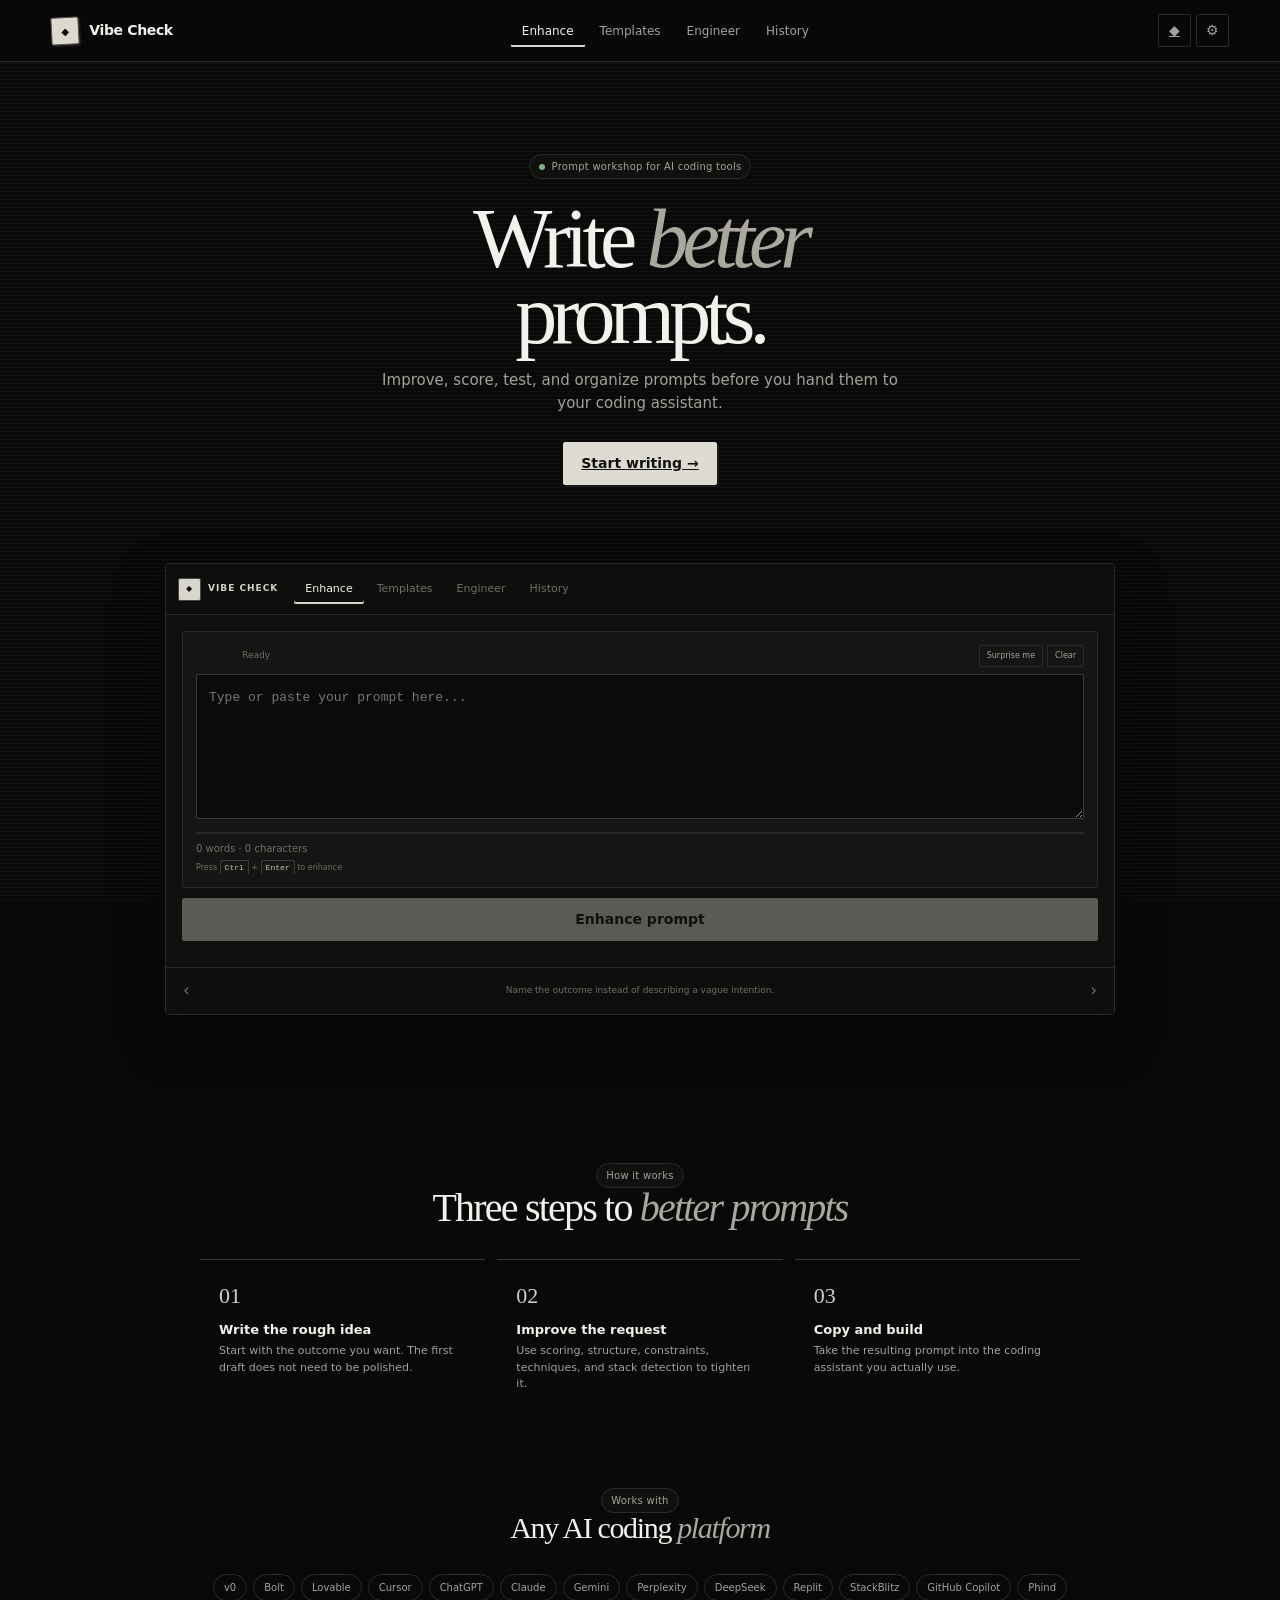
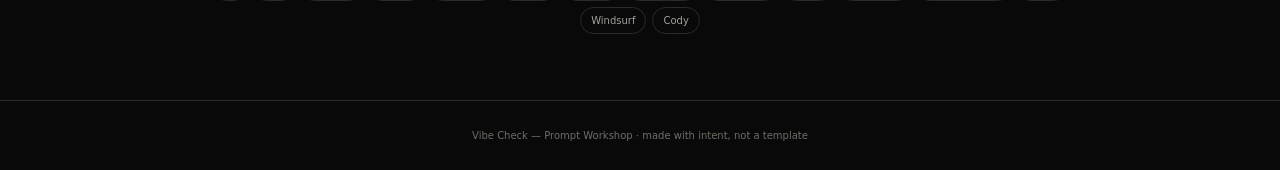
==== commit c09e25b3: "Update index.html" ====
--- a/index.html
+++ b/index.html
@@ -1,2671 +1,2616 @@
 <!doctype html>
-<html lang="en" data-theme="ink">
+<html lang="en">
 <head>
 <meta charset="utf-8">
 <meta name="viewport" content="width=device-width, initial-scale=1">
-<title>Vibe Check — Prompt Workbench</title>
-<meta name="description" content="A local, offline workbench for shaping prompts before you hand them to a coding assistant.">
-
+<title>Vibe Check — Prompt Workshop</title>
 <style>
-/* =========================================================================
-   VIBE CHECK — stylesheet
-   Written by hand. Order matters, so it goes:
-     01 tokens · 02 reset · 03 type · 04 layout · 05 controls · 06 fields
-     07 chrome · 08 workbench · 09 features · 10 overlays · 11 responsive
-   ========================================================================= */
-
-/* ---- 01 · tokens -------------------------------------------------------- */
-
-:root{
-  color-scheme:dark;
-
-  /* surfaces, darkest to lightest */
-  --bg:#0b0c0e;
-  --bg-tint:#101216;
-  --surface:#14171b;
-  --surface-hi:#191d23;
-  --sunken:#0a0b0d;
-
-  /* hairlines */
-  --line:#262b32;
-  --line-soft:#1b1f25;
-
-  /* ink */
-  --ink:#e8eaed;
-  --ink-2:#a5adb7;
-  --ink-3:#6d7681;
-
-  /* one accent, used sparingly */
-  --accent:#e0a34a;
-  --accent-soft:rgba(224,163,74,.14);
-  --accent-line:rgba(224,163,74,.42);
-  --on-accent:#1a1206;
-
-  /* semantic */
-  --good:#74c69d;
-  --good-soft:rgba(116,198,157,.12);
-  --warn:#d9b25c;
-  --bad:#e8817a;
-  --bad-soft:rgba(232,129,122,.12);
-
-  /* type */
-  --display:"Iowan Old Style","Palatino Linotype",Palatino,Georgia,serif;
-  --ui:Inter,ui-sans-serif,system-ui,-apple-system,"Segoe UI",Roboto,sans-serif;
-  --mono:ui-monospace,SFMono-Regular,"SF Mono",Menlo,Consolas,monospace;
-
-  /* geometry */
-  --r-lg:12px;
-  --r-md:8px;
-  --r-sm:5px;
-  --pad:clamp(14px,2.2vw,22px);
-  --gutter:clamp(16px,5vw,64px);
-  --shadow:0 18px 44px rgba(0,0,0,.45);
-  --shadow-sm:0 6px 18px rgba(0,0,0,.3);
-  --ease:cubic-bezier(.2,.7,.3,1);
-}
-
-[data-theme="paper"]{
-  color-scheme:light;
-  --bg:#f4f1ea;
-  --bg-tint:#efebe1;
-  --surface:#fffdf8;
-  --surface-hi:#faf7f0;
-  --sunken:#f7f4ec;
-  --line:#ddd6c7;
-  --line-soft:#e8e2d5;
-  --ink:#1d1f22;
-  --ink-2:#575d64;
-  --ink-3:#8a8f96;
-  --accent:#a2670f;
-  --accent-soft:rgba(162,103,15,.10);
-  --accent-line:rgba(162,103,15,.35);
-  --on-accent:#fffdf8;
-  --good:#2f7d54;
-  --good-soft:rgba(47,125,84,.10);
-  --warn:#8a6a12;
-  --bad:#b23f38;
-  --bad-soft:rgba(178,63,56,.10);
-  --shadow:0 18px 44px rgba(60,50,30,.14);
-  --shadow-sm:0 6px 18px rgba(60,50,30,.09);
-}
-
-/* ---- 02 · reset --------------------------------------------------------- */
-
-*,*::before,*::after{box-sizing:border-box}
-html{-webkit-text-size-adjust:100%;scroll-behavior:smooth}
-body{
+:root {
+  --black:#090909;
+  --surface:#10100f;
+  --surface-2:#151514;
+  --surface-3:#1b1b19;
+  --text:#f3f1eb;
+  --muted:#a3a19a;
+  --dim:#6f6d67;
+  --line:#2a2a27;
+  --line-light:#3c3c37;
+  --white:#fff;
+  --green:#7eb18a;
+  --red:#d77b73;
+  --yellow:#c7a762;
+  --focus:#d7d4cb;
+  --radius:3px;
+  --ease:180ms cubic-bezier(.22,.61,.36,1);
+}
+
+*,
+*::before,
+*::after {
+  box-sizing:border-box;
+}
+
+html {
+  scroll-behavior:smooth;
+}
+
+body {
   margin:0;
-  min-height:100dvh;
-  background:var(--bg);
-  color:var(--ink);
-  font:400 14px/1.6 var(--ui);
+  min-height:100vh;
+  color:var(--text);
+  background:var(--black);
+  font-family:Inter,ui-sans-serif,system-ui,-apple-system,BlinkMacSystemFont,"Segoe UI",sans-serif;
+  font-size:14px;
+  line-height:1.5;
   overflow-x:hidden;
 }
-h1,h2,h3,h4,p,ul,ol,figure,pre{margin:0}
-ul{padding:0;list-style:none}
-img,svg{display:block;max-width:100%}
-button,input,textarea,select{font:inherit;color:inherit}
-button{background:none;border:0;padding:0;cursor:pointer}
-a{color:inherit;text-decoration:none}
-:focus-visible{
-  outline:2px solid var(--accent);
-  outline-offset:2px;
-  border-radius:3px;
-}
-::selection{background:var(--accent);color:var(--on-accent)}
-[hidden],.is-hidden{display:none !important}
-
-/* thin scrollbars where the browser lets us */
-*{scrollbar-width:thin;scrollbar-color:var(--line) transparent}
-*::-webkit-scrollbar{width:9px;height:9px}
-*::-webkit-scrollbar-thumb{background:var(--line);border-radius:9px}
-*::-webkit-scrollbar-track{background:transparent}
-
-/* ---- 03 · type ---------------------------------------------------------- */
-
-.display{font-family:var(--display);font-weight:400;letter-spacing:-.03em;line-height:.98}
-.eyebrow{
+
+body::before {
+  content:"";
+  position:fixed;
+  inset:0;
+  pointer-events:none;
+  opacity:.055;
+  background-image:
+    repeating-linear-gradient(0deg,rgba(255,255,255,.45) 0 1px,transparent 1px 4px);
+  mix-blend-mode:screen;
+}
+
+::selection {
+  background:#e7e4dc;
+  color:#111;
+}
+
+button,
+input,
+textarea {
+  font:inherit;
+}
+
+button {
+  cursor:pointer;
+}
+
+a {
+  color:inherit;
+}
+
+.hidden {
+  display:none!important;
+}
+
+/* Header */
+
+.topbar {
+  position:sticky;
+  top:0;
+  z-index:20;
+  min-height:62px;
+  padding:10px clamp(16px,4vw,52px);
+  display:flex;
+  align-items:center;
+  justify-content:space-between;
+  gap:18px;
+  background:rgba(9,9,9,.94);
+  border-bottom:1px solid var(--line);
+  backdrop-filter:blur(12px);
+}
+
+.brand {
+  display:flex;
+  align-items:center;
+  gap:10px;
+  text-decoration:none;
+  font-weight:800;
+  letter-spacing:-.025em;
+}
+
+.brand-mark {
+  width:28px;
+  height:28px;
+  display:grid;
+  place-items:center;
+  border:1px solid #55544e;
+  color:#0a0a09;
+  background:#ddd9cf;
+  border-radius:2px;
   font-size:10px;
-  letter-spacing:.16em;
-  text-transform:uppercase;
-  color:var(--ink-3);
-  font-weight:700;
-}
-.lede{color:var(--ink-2);font-size:16px;line-height:1.65}
-.micro{font-size:11px;color:var(--ink-3)}
-kbd{
-  font:600 10px/1 var(--mono);
-  padding:3px 5px;
-  border:1px solid var(--line);
-  border-bottom-width:2px;
-  border-radius:4px;
-  background:var(--sunken);
-  color:var(--ink-2);
-}
-
-/* ---- 04 · layout -------------------------------------------------------- */
-
-.wrap{width:min(1080px,100% - (var(--gutter) * 2));margin-inline:auto}
-.stack-8 > * + *{margin-top:8px}
-.stack-12 > * + *{margin-top:12px}
-.stack-16 > * + *{margin-top:16px}
-.row{display:flex;align-items:center;gap:8px}
-.row-between{display:flex;align-items:center;justify-content:space-between;gap:12px}
-.grow{flex:1;min-width:0}
-.rule{height:1px;background:var(--line);border:0}
-
-/* ---- 05 · controls ------------------------------------------------------ */
-
-.btn{
-  display:inline-flex;
-  align-items:center;
-  justify-content:center;
-  gap:8px;
-  height:36px;
-  padding:0 14px;
-  border:1px solid var(--line);
-  border-radius:var(--r-md);
-  background:var(--surface-hi);
-  color:var(--ink-2);
+  transform:rotate(-3deg);
+  box-shadow:2px 2px 0 rgba(255,255,255,.06);
+}
+
+.main-nav {
+  display:flex;
+  gap:2px;
+}
+
+.main-nav button,
+.small-icon {
+  border:1px solid transparent;
+  background:transparent;
+  color:var(--muted);
+  border-radius:2px;
+  transition:background var(--ease),color var(--ease),border-color var(--ease),transform var(--ease);
+}
+
+.main-nav button {
+  padding:7px 11px;
   font-size:12px;
-  font-weight:600;
-  transition:background .16s var(--ease),color .16s var(--ease),border-color .16s var(--ease),transform .08s var(--ease);
-}
-.btn:hover{background:var(--surface);color:var(--ink);border-color:var(--ink-3)}
-.btn:active{transform:translateY(1px)}
-.btn[disabled]{opacity:.4;cursor:not-allowed;transform:none}
-
-.btn--solid{
-  background:var(--accent);
-  border-color:var(--accent);
-  color:var(--on-accent);
-  font-weight:700;
-}
-.btn--solid:hover{background:var(--accent);border-color:var(--accent);color:var(--on-accent);filter:brightness(1.08)}
-.btn--lg{height:46px;padding:0 20px;font-size:13px}
-.btn--tiny{height:26px;padding:0 9px;font-size:10px;border-radius:var(--r-sm);letter-spacing:.02em}
-.btn--danger{color:var(--bad);border-color:var(--bad-soft)}
-.btn--danger:hover{color:var(--bad);border-color:var(--bad);background:var(--bad-soft)}
-.btn--ghost{border-color:transparent;background:transparent}
-.btn--ghost:hover{background:var(--surface-hi);border-color:var(--line)}
-
-.icon-btn{
-  width:34px;height:34px;
-  display:inline-grid;place-items:center;
-  border:1px solid var(--line);
-  border-radius:var(--r-md);
-  background:transparent;
-  color:var(--ink-3);
-  font-size:14px;
-  transition:background .16s var(--ease),color .16s var(--ease);
-}
-.icon-btn:hover{background:var(--surface-hi);color:var(--ink)}
-
-.pill{
+}
+
+.main-nav button:hover {
+  color:var(--text);
+  background:var(--surface-2);
+}
+
+.main-nav button.active {
+  color:var(--text);
+  box-shadow:inset 0 -2px 0 var(--focus);
+}
+
+.top-actions {
+  display:flex;
+  gap:5px;
+}
+
+.small-icon {
+  width:33px;
+  height:33px;
+  display:inline-grid;
+  place-items:center;
+  border-color:var(--line);
+}
+
+.small-icon:hover {
+  color:var(--text);
+  background:var(--surface-2);
+  border-color:var(--line-light);
+  transform:translateY(-1px);
+}
+
+/* Intro */
+
+.hero {
+  position:relative;
+  max-width:850px;
+  margin:0 auto;
+  padding:92px 20px 78px;
+  text-align:center;
+}
+
+.badge {
   display:inline-flex;
   align-items:center;
   gap:7px;
-  height:26px;
-  padding:0 10px;
+  padding:4px 9px;
   border:1px solid var(--line);
-  border-radius:100px;
+  border-radius:999px;
+  color:var(--muted);
+  background:var(--surface);
   font-size:10px;
-  letter-spacing:.06em;
-  text-transform:uppercase;
-  font-weight:700;
-  color:var(--ink-3);
+  letter-spacing:.025em;
+}
+
+.dot {
+  width:6px;
+  height:6px;
+  flex:0 0 6px;
+  border-radius:50%;
+  background:var(--green);
+}
+
+.hero h1 {
+  margin:22px 0 17px;
+  font-family:Georgia,"Times New Roman",serif;
+  font-size:clamp(48px,8vw,84px);
+  line-height:.9;
+  font-weight:500;
+  letter-spacing:-.07em;
+}
+
+.hero h1 span {
+  font-style:italic;
+  color:#aaa79e;
+}
+
+.hero p {
+  max-width:550px;
+  margin:0 auto 28px;
+  color:var(--muted);
+  font-size:15px;
+}
+
+.primary {
+  display:inline-flex;
+  align-items:center;
+  gap:8px;
+  padding:10px 17px;
+  border:1px solid #dedbd2;
+  border-radius:2px;
+  background:#dedbd2;
+  color:#10100f;
+  font-weight:800;
+  box-shadow:2px 2px 0 rgba(255,255,255,.07);
+  transition:transform var(--ease),box-shadow var(--ease);
+}
+
+.primary:hover {
+  transform:translate(-1px,-1px);
+  box-shadow:4px 4px 0 rgba(255,255,255,.06);
+}
+
+.primary:active {
+  transform:none;
+  box-shadow:1px 1px 0 rgba(255,255,255,.05);
+}
+
+/* Main workspace */
+
+.shell {
+  width:min(950px,calc(100% - 24px));
+  margin:0 auto 82px;
+}
+
+.workspace {
+  position:relative;
+  overflow:hidden;
+  border:1px solid var(--line);
+  border-radius:4px;
   background:var(--surface);
-}
-.pill .dot{
-  width:6px;height:6px;border-radius:50%;
-  background:var(--accent);
-  box-shadow:0 0 0 3px var(--accent-soft);
-}
-
-/* spinner for the two async-looking buttons */
-.spinner{
-  width:15px;height:15px;
-  border:2px solid color-mix(in srgb, var(--on-accent) 35%, transparent);
-  border-top-color:var(--on-accent);
-  border-radius:50%;
-  animation:spin .65s linear infinite;
-}
-@keyframes spin{to{transform:rotate(1turn)}}
-.is-busy .btn-label{display:none}
-.btn:not(.is-busy) .spinner{display:none}
-
-/* ---- 06 · fields -------------------------------------------------------- */
-
-.field{
-  width:100%;
-  padding:10px 12px;
-  border:1px solid var(--line);
-  border-radius:var(--r-md);
-  background:var(--sunken);
-  color:var(--ink);
-  transition:border-color .16s var(--ease),box-shadow .16s var(--ease);
-}
-.field::placeholder{color:var(--ink-3)}
-.field:focus{
-  outline:0;
-  border-color:var(--accent-line);
-  box-shadow:0 0 0 3px var(--accent-soft);
-}
-textarea.field{resize:vertical;font:13px/1.7 var(--mono)}
-.editor{min-height:190px;padding:14px}
-.search-field{height:38px;padding-block:0}
-
-/* the thin fill bar under the editor */
-.gauge{height:2px;background:var(--line-soft);border-radius:2px;overflow:hidden;margin-top:10px}
-.gauge > i{display:block;height:100%;width:0;background:var(--accent);transition:width .2s var(--ease)}
-.gauge.is-full > i{background:var(--bad)}
-
-/* ---- 07 · chrome (header / hero / footer) ------------------------------- */
-
-.masthead{
-  position:sticky;
-  top:0;
-  z-index:40;
+  box-shadow:0 22px 50px rgba(0,0,0,.35);
+}
+
+.workspace-head {
   display:flex;
   align-items:center;
-  gap:26px;
-  height:60px;
-  padding-inline:var(--gutter);
-  background:color-mix(in srgb, var(--bg) 88%, transparent);
-  backdrop-filter:blur(12px);
+  gap:16px;
+  min-height:51px;
+  padding:8px 12px;
   border-bottom:1px solid var(--line);
-}
-.brand{display:flex;align-items:center;gap:10px;font-weight:700;letter-spacing:-.01em}
-.brand__mark{
-  display:grid;place-items:center;
-  width:28px;height:28px;
-  border-radius:7px;
-  background:var(--accent);
-  color:var(--on-accent);
-  font:800 13px/1 var(--display);
-  transform:rotate(-4deg);
-  transition:transform .25s var(--ease);
-}
-.brand:hover .brand__mark{transform:rotate(4deg) scale(1.05)}
-.brand__sub{color:var(--ink-3);font-weight:500;font-size:11px;letter-spacing:.02em}
-
-.nav{display:flex;gap:4px}
-.nav button{
+  background:#0e0e0d;
+}
+
+.app-id {
+  display:flex;
+  align-items:center;
+  gap:7px;
+  white-space:nowrap;
+  color:#d4d1c9;
+  font-size:9px;
+  font-weight:850;
+  letter-spacing:.11em;
+}
+
+.app-mark {
+  width:23px;
+  height:23px;
+  display:grid;
+  place-items:center;
+  border:1px solid #484741;
+  border-radius:2px;
+  background:#d8d5cc;
+  color:#111;
+  font-size:8px;
+}
+
+.workspace-tabs {
+  display:flex;
+  flex:1;
+  gap:2px;
+  overflow:auto;
+  scrollbar-width:none;
+}
+
+.workspace-tabs::-webkit-scrollbar {
+  display:none;
+}
+
+.workspace-tabs button {
+  flex:0 0 auto;
+  padding:7px 11px;
+  border:0;
+  border-radius:2px;
+  color:var(--dim);
+  background:transparent;
+  font-size:11px;
+  transition:background var(--ease),color var(--ease);
+}
+
+.workspace-tabs button:hover {
+  color:var(--text);
+  background:var(--surface-2);
+}
+
+.workspace-tabs button.active {
+  color:var(--text);
+  box-shadow:inset 0 -2px 0 var(--focus);
+}
+
+.panel {
+  padding:16px;
+}
+
+.panel:not(.active) {
+  display:none;
+}
+
+/* Form controls */
+
+.box {
+  margin-bottom:10px;
+  padding:13px;
+  border:1px solid var(--line);
+  border-radius:var(--radius);
+  background:var(--surface-2);
+}
+
+textarea,
+input[type=text] {
+  width:100%;
+  border:1px solid #3a3a35;
+  outline:none;
+  border-radius:2px;
+  color:var(--text);
+  background:#0b0b0a;
+  transition:border-color var(--ease),box-shadow var(--ease);
+}
+
+textarea:focus,
+input[type=text]:focus {
+  border-color:#77756d;
+  box-shadow:0 0 0 2px rgba(255,255,255,.055);
+}
+
+textarea {
+  resize:vertical;
+}
+
+#prompt-input {
+  min-height:145px;
+  padding:12px;
+  font:13px/1.65 ui-monospace,SFMono-Regular,Menlo,monospace;
+}
+
+.meta {
+  display:flex;
+  justify-content:space-between;
+  gap:12px;
+  margin-top:7px;
+  color:var(--dim);
+  font-size:10px;
+}
+
+.level {
+  padding:2px 7px;
+  border-radius:999px;
+  font-size:9px;
+  font-weight:750;
+}
+
+.level.simple {
+  color:#bbb8b0;
+  background:#252522;
+}
+
+.level.moderate {
+  color:#c0a9c6;
+  background:#28232a;
+}
+
+.level.detailed {
+  color:#8ec09a;
+  background:#172119;
+}
+
+.row {
+  display:flex;
+  gap:7px;
+  align-items:center;
+  margin-bottom:10px;
+}
+
+.grow {
+  flex:1;
+}
+
+.secondary,
+.copy-btn,
+.micro-btn {
+  border:1px solid var(--line);
+  border-radius:2px;
+  color:var(--muted);
+  background:transparent;
+  transition:background var(--ease),border-color var(--ease),color var(--ease),transform var(--ease);
+}
+
+.secondary {
+  padding:6px 10px;
+  font-size:10px;
+}
+
+.secondary:hover,
+.copy-btn:hover,
+.micro-btn:hover {
+  color:var(--text);
+  border-color:var(--line-light);
+  background:var(--surface-3);
+}
+
+.enhance {
+  width:100%;
+  height:43px;
+  border:1px solid #d8d5cc;
+  border-radius:2px;
+  color:#11110f;
+  background:#d8d5cc;
+  font-weight:800;
+  box-shadow:2px 2px 0 rgba(255,255,255,.05);
+  transition:transform var(--ease),box-shadow var(--ease),opacity var(--ease);
+}
+
+.enhance:hover:not(:disabled) {
+  transform:translate(-1px,-1px);
+  box-shadow:4px 4px 0 rgba(255,255,255,.05);
+}
+
+.enhance:disabled {
+  cursor:not-allowed;
+  opacity:.38;
+  box-shadow:none;
+}
+
+.busy .label {
+  display:none;
+}
+
+.busy .spinner {
+  display:block;
+}
+
+.spinner {
+  display:none;
+  width:15px;
+  height:15px;
+  margin:auto;
+  border:2px solid rgba(0,0,0,.25);
+  border-top-color:#111;
+  border-radius:50%;
+  animation:spin .7s linear infinite;
+}
+
+@keyframes spin {
+  to { transform:rotate(360deg); }
+}
+
+/* Small feedback blocks */
+
+.stack {
+  display:flex;
+  align-items:center;
+  gap:7px;
+  margin-bottom:9px;
+  padding:7px 9px;
+  border:1px solid #2f4034;
+  border-radius:2px;
+  background:#111811;
+  font-size:10px;
+}
+
+.stack strong {
+  color:var(--text);
+}
+
+.stack small {
+  color:var(--dim);
+}
+
+.tipbox {
+  margin-bottom:9px;
+  padding:10px;
+  border:1px solid #40342f;
+  border-left:2px solid #aaa59b;
+  border-radius:2px;
+  background:#171311;
+  color:var(--muted);
+  font-size:10px;
+}
+
+.tipbox strong {
+  display:block;
+  margin-bottom:4px;
+  color:var(--text);
+}
+
+.tipbox ul {
+  margin:5px 0 0 17px;
+  padding:0;
+}
+
+.tipbox li {
+  margin:2px 0;
+}
+
+/* Results */
+
+.score {
+  display:grid;
+  grid-template-columns:auto 1fr;
+  gap:14px;
+  margin-bottom:10px;
+  padding:14px;
+  border:1px solid var(--line);
+  border-radius:var(--radius);
+  background:var(--surface-2);
+}
+
+.score-value {
+  font-family:Georgia,"Times New Roman",serif;
+  font-size:42px;
+  line-height:1;
+  font-weight:500;
+  letter-spacing:-.04em;
+}
+
+.score-caption {
+  margin-bottom:7px;
+  font-weight:750;
+}
+
+.meter {
+  display:grid;
+  grid-template-columns:70px 1fr 28px;
+  align-items:center;
+  gap:7px;
+  margin:4px 0;
+  color:var(--muted);
+  font-size:10px;
+}
+
+.track {
+  height:4px;
+  overflow:hidden;
+  border-radius:999px;
+  background:#292925;
+}
+
+.fill {
+  height:100%;
+  border-radius:inherit;
+  background:#d2cfc6;
+  transition:width .4s var(--ease);
+}
+
+.score-note {
+  grid-column:1/-1;
+  padding-top:8px;
+  border-top:1px solid var(--line);
+  color:var(--muted);
+  font-size:10px;
+}
+
+.result-head,
+.section-head {
+  display:flex;
+  align-items:center;
+  justify-content:space-between;
+  gap:8px;
+}
+
+.result-head {
+  padding:10px 12px 0;
+}
+
+.result-title,
+.section-label {
+  color:#d2cfc7;
+  font-size:10px;
+  font-weight:800;
+  letter-spacing:.07em;
+  text-transform:uppercase;
+}
+
+.copy-btn {
+  padding:4px 8px;
+  font-size:9px;
+}
+
+.copy-btn.done {
+  color:var(--green);
+  border-color:var(--green);
+}
+
+.result-text,
+.compare pre {
+  margin:0;
+  padding:10px 12px;
+  overflow:auto;
+  color:var(--text);
+  white-space:pre-wrap;
+  font:12px/1.6 ui-monospace,SFMono-Regular,Menlo,monospace;
+}
+
+.result-text {
+  max-height:250px;
+}
+
+.improvements,
+.changes {
+  padding:0 12px 10px;
+  color:var(--muted);
+  font-size:10px;
+}
+
+.improvements div,
+.changes div {
+  padding:2px 0;
+}
+
+.compare {
+  display:grid;
+  grid-template-columns:1fr 1fr;
+  gap:8px;
+  margin-bottom:10px;
+}
+
+.compare>div {
+  overflow:hidden;
+  border:1px solid var(--line);
+  border-radius:var(--radius);
+  background:var(--surface-2);
+}
+
+.compare h4 {
+  margin:0;
+  padding:7px 9px;
+  border-bottom:1px solid var(--line);
+  font-size:9px;
+  text-transform:uppercase;
+}
+
+.before h4 {
+  color:var(--red);
+}
+
+.after h4 {
+  color:var(--green);
+}
+
+.compare pre {
+  max-height:165px;
+  padding:9px;
+}
+
+.efficiency {
+  overflow:hidden;
+  padding:0;
+}
+
+.eff-head {
+  display:flex;
+  align-items:center;
+  gap:7px;
+  padding:10px 11px;
+  cursor:pointer;
+  font-size:11px;
+  font-weight:750;
+}
+
+.eff-head span:last-child {
+  margin-left:auto;
+  color:var(--dim);
+  font-size:9px;
+}
+
+.eff-body {
+  display:flex;
+  gap:12px;
+  padding:0 11px 11px;
+}
+
+.ring {
   position:relative;
-  height:32px;
-  padding:0 10px;
-  border-radius:var(--r-sm);
-  font-size:12px;
-  font-weight:600;
-  color:var(--ink-3);
-  transition:color .16s var(--ease);
-}
-.nav button::after{
+  width:52px;
+  height:52px;
+  flex:0 0 52px;
+}
+
+.ring svg {
+  transform:rotate(-90deg);
+}
+
+.ring-label {
+  position:absolute;
+  inset:0;
+  display:grid;
+  place-items:center;
+  font-size:10px;
+  font-weight:800;
+}
+
+.mini-list {
+  margin:4px 0 7px;
+  padding:0;
+  list-style:none;
+  color:var(--dim);
+  font:9px/1.5 ui-monospace,monospace;
+}
+
+.bottom-tip {
+  display:flex;
+  align-items:center;
+  gap:7px;
+  padding:9px 11px;
+  border-top:1px solid var(--line);
+  color:var(--dim);
+  background:#0e0e0d;
+  font-size:9px;
+}
+
+.bottom-tip span {
+  flex:1;
+  text-align:center;
+}
+
+.bottom-tip button {
+  border:0;
+  background:none;
+  color:var(--dim);
+  font-size:17px;
+}
+
+.bottom-tip button:hover {
+  color:var(--text);
+}
+
+/* Templates / engineering */
+
+.template-tools {
+  display:flex;
+  gap:5px;
+  overflow:auto;
+  margin-bottom:8px;
+}
+
+.chip {
+  padding:5px 10px;
+  border:1px solid var(--line);
+  border-radius:999px;
+  color:var(--dim);
+  background:transparent;
+  white-space:nowrap;
+  font-size:9px;
+}
+
+.chip.active {
+  color:#111;
+  background:#d7d4cb;
+  border-color:#d7d4cb;
+}
+
+.search {
+  margin-bottom:8px;
+  padding:8px 10px;
+  font-size:11px;
+}
+
+.template-grid {
+  display:grid;
+  grid-template-columns:1fr 1fr;
+  gap:8px;
+}
+
+.card {
+  padding:12px;
+  border:1px solid var(--line);
+  border-radius:var(--radius);
+  background:var(--surface-2);
+  cursor:pointer;
+  transition:border-color var(--ease),background var(--ease),transform var(--ease);
+}
+
+.card:hover {
+  border-color:var(--line-light);
+  background:var(--surface-3);
+  transform:translateY(-2px);
+}
+
+.card b {
+  display:block;
+  margin-bottom:3px;
+  font-size:11px;
+}
+
+.card p {
+  margin:0;
+  color:var(--dim);
+  font-size:9px;
+  line-height:1.5;
+}
+
+.tag {
+  display:inline-block;
+  margin-top:7px;
+  padding:2px 6px;
+  border-radius:999px;
+  color:var(--muted);
+  background:#252522;
+  font-size:8px;
+}
+
+.section-head {
+  margin-bottom:7px;
+}
+
+.section-sub {
+  color:var(--dim);
+  font-size:9px;
+}
+
+#engineer-input,
+#credit-input {
+  padding:10px;
+  font:12px/1.6 ui-monospace,SFMono-Regular,Menlo,monospace;
+}
+
+#engineer-input {
+  min-height:100px;
+}
+
+#credit-input {
+  min-height:76px;
+}
+
+.checks {
+  display:grid;
+  gap:2px;
+}
+
+.check {
+  display:grid;
+  grid-template-columns:19px 1fr auto;
+  gap:6px;
+  align-items:center;
+  padding:6px 7px;
+  border-radius:2px;
+  font-size:10px;
+}
+
+.check.pass {
+  background:rgba(126,177,138,.055);
+}
+
+.check.fail {
+  background:rgba(215,123,115,.055);
+}
+
+.check-icon {
+  width:17px;
+  height:17px;
+  display:grid;
+  place-items:center;
+  border-radius:50%;
+  font-size:9px;
+  font-weight:800;
+}
+
+.pass .check-icon {
+  color:var(--green);
+  background:rgba(126,177,138,.13);
+}
+
+.fail .check-icon {
+  color:var(--red);
+  background:rgba(215,123,115,.13);
+}
+
+.check-fix {
+  max-width:170px;
+  overflow:hidden;
+  text-overflow:ellipsis;
+  white-space:nowrap;
+  color:var(--dim);
+  font-size:8px;
+}
+
+.tech-grid {
+  display:grid;
+  grid-template-columns:1fr 1fr;
+  gap:7px;
+}
+
+.tech {
+  display:flex;
+  gap:7px;
+  padding:9px;
+  border:1px solid var(--line);
+  border-radius:2px;
+  background:var(--surface-2);
+  cursor:pointer;
+  transition:border-color var(--ease),background var(--ease);
+}
+
+.tech:hover {
+  border-color:var(--line-light);
+}
+
+.tech.selected {
+  border-color:#77756d;
+  background:#1c1c19;
+}
+
+.tech-mark {
+  width:13px;
+  height:13px;
+  flex:0 0 13px;
+  margin-top:1px;
+  border:1px solid #55544e;
+  border-radius:2px;
+}
+
+.selected .tech-mark {
+  background:#d8d5cc;
+  border-color:#d8d5cc;
+}
+
+.tech b {
+  display:block;
+  font-size:10px;
+}
+
+.tech small {
+  display:block;
+  color:var(--dim);
+  font-size:8px;
+}
+
+.history-row {
+  display:flex;
+  align-items:center;
+  gap:7px;
+  padding:9px 10px;
+  margin-bottom:5px;
+  border:1px solid var(--line);
+  border-radius:2px;
+  background:var(--surface-2);
+  transition:border-color var(--ease),background var(--ease);
+}
+
+.history-row:hover {
+  border-color:var(--line-light);
+  background:var(--surface-3);
+}
+
+.history-text {
+  flex:1;
+  overflow:hidden;
+  text-overflow:ellipsis;
+  white-space:nowrap;
+  color:var(--muted);
+  font-size:10px;
+}
+
+.history-score {
+  color:#ddd9d0;
+  font-size:9px;
+}
+
+.plain {
+  padding:3px;
+  border:0;
+  background:none;
+  color:var(--dim);
+}
+
+.plain.starred {
+  color:var(--yellow);
+}
+
+.empty {
+  padding:22px;
+  text-align:center;
+  color:var(--dim);
+  font-size:10px;
+}
+
+/* Lower page */
+
+.info-section {
+  width:min(880px,calc(100% - 32px));
+  margin:0 auto;
+  padding:66px 0;
+}
+
+.info-title {
+  margin:0 0 31px;
+  text-align:center;
+  font-family:Georgia,"Times New Roman",serif;
+  font-size:clamp(29px,4vw,40px);
+  line-height:1;
+  font-weight:500;
+  letter-spacing:-.045em;
+}
+
+.info-title span {
+  color:#aaa79f;
+  font-style:italic;
+}
+
+.steps {
+  display:grid;
+  grid-template-columns:repeat(3,1fr);
+  gap:12px;
+}
+
+.step {
+  padding:19px;
+  border-top:1px solid var(--line-light);
+  background:transparent;
+  transition:transform var(--ease),border-color var(--ease);
+}
+
+.step:hover {
+  transform:translateY(-2px);
+  border-color:#66645d;
+}
+
+.step-num {
+  color:#d2cfc7;
+  font-family:Georgia,"Times New Roman",serif;
+  font-size:22px;
+}
+
+.step h3 {
+  margin:8px 0 4px;
+  font-size:13px;
+}
+
+.step p {
+  margin:0;
+  color:var(--muted);
+  font-size:11px;
+}
+
+.platforms {
+  padding-top:10px;
+  text-align:center;
+}
+
+.platform-list {
+  display:flex;
+  flex-wrap:wrap;
+  justify-content:center;
+  gap:6px;
+  margin-top:14px;
+}
+
+.platform-list span {
+  padding:5px 10px;
+  border:1px solid var(--line);
+  border-radius:999px;
+  color:var(--muted);
+  background:transparent;
+  font-size:10px;
+}
+
+footer {
+  padding:27px;
+  border-top:1px solid var(--line);
+  color:var(--dim);
+  text-align:center;
+  font-size:10px;
+}
+
+/* Modal */
+
+.modal {
+  position:fixed;
+  inset:0;
+  z-index:50;
+  display:grid;
+  place-items:center;
+  padding:18px;
+}
+
+.modal-bg {
+  position:absolute;
+  inset:0;
+  background:rgba(0,0,0,.72);
+  backdrop-filter:blur(5px);
+}
+
+.modal-card {
+  position:relative;
+  width:min(420px,100%);
+  max-height:80vh;
+  overflow:auto;
+  padding:18px;
+  border:1px solid var(--line-light);
+  border-radius:3px;
+  background:#121210;
+  box-shadow:0 24px 60px rgba(0,0,0,.5);
+}
+
+.modal-head {
+  display:flex;
+  align-items:center;
+  justify-content:space-between;
+  margin-bottom:15px;
+  font-weight:800;
+}
+
+.modal-close {
+  border:0;
+  background:none;
+  color:var(--dim);
+}
+
+.modal-close:hover {
+  color:var(--text);
+}
+
+.setting {
+  display:flex;
+  align-items:center;
+  justify-content:space-between;
+  padding:9px 0;
+  font-size:11px;
+}
+
+.switch {
+  position:relative;
+  width:36px;
+  height:20px;
+}
+
+.switch input {
+  width:0;
+  height:0;
+  opacity:0;
+}
+
+.slider {
+  position:absolute;
+  inset:0;
+  background:#34342f;
+  border-radius:999px;
+  transition:background var(--ease);
+}
+
+.slider:before {
   content:"";
   position:absolute;
-  left:10px;right:10px;bottom:-14px;
+  left:3px;
+  top:3px;
+  width:14px;
+  height:14px;
+  border-radius:50%;
+  background:#e8e5dc;
+  transition:transform var(--ease);
+}
+
+.switch input:checked+.slider {
+  background:#77756d;
+}
+
+.switch input:checked+.slider:before {
+  transform:translateX(16px);
+}
+
+.modal-actions {
+  display:flex;
+  flex-wrap:wrap;
+  gap:6px;
+  margin-top:10px;
+  padding-top:12px;
+  border-top:1px solid var(--line);
+}
+
+.toast-area {
+  position:fixed;
+  top:72px;
+  right:14px;
+  z-index:80;
+  display:grid;
+  gap:6px;
+}
+
+.toast {
+  padding:9px 11px;
+  border:1px solid var(--line-light);
+  border-radius:2px;
+  color:var(--text);
+  background:#171715;
+  box-shadow:0 8px 20px rgba(0,0,0,.3);
+  font-size:10px;
+  animation:toast-in .2s var(--ease);
+}
+
+@keyframes toast-in {
+  from { opacity:0; transform:translateY(-4px); }
+  to { opacity:1; transform:none; }
+}
+
+#draft-status {
+  min-width:74px;
+  color:var(--dim);
+  text-align:right;
+  font-size:9px;
+}
+
+#draft-status.saved {
+  color:var(--green);
+}
+
+#draft-status.hot {
+  color:#d8d5cc;
+}
+
+.prompt-toolbar {
+  display:flex;
+  align-items:center;
+  justify-content:space-between;
+  gap:7px;
+  margin-bottom:7px;
+}
+
+.prompt-toolbar .micro-actions {
+  display:flex;
+  gap:4px;
+}
+
+.micro-btn {
+  padding:4px 7px;
+  font-size:8px;
+}
+
+.char-meter {
   height:2px;
-  background:var(--accent);
-  transform:scaleX(0);
-  transform-origin:left;
-  transition:transform .22s var(--ease);
-}
-.nav button:hover{color:var(--ink)}
-.nav button.is-active{color:var(--ink)}
-.nav button.is-active::after{transform:scaleX(1)}
-.masthead__end{margin-left:auto;display:flex;gap:6px;align-items:center}
-.kbd-hint{
-  display:flex;align-items:center;gap:5px;
-  padding:0 10px;height:34px;
-  border:1px solid var(--line);
-  border-radius:var(--r-md);
-  color:var(--ink-3);
-  font-size:11px;
-}
-.kbd-hint:hover{color:var(--ink);background:var(--surface-hi)}
-
-/* hero, with a ruled rail on the left */
-.hero{position:relative;padding:96px 0 72px}
-.hero__rail{
-  position:absolute;
-  left:calc(var(--gutter) - 22px);
-  top:104px;
-  bottom:96px;
-  width:9px;
-  background:
-    linear-gradient(var(--line),var(--line)) left/1px 100% no-repeat,
-    repeating-linear-gradient(to bottom,var(--line) 0 1px,transparent 1px 22px) left/9px 100% no-repeat;
-  opacity:.8;
-}
-.hero h1{
-  font-family:var(--display);
-  font-size:clamp(52px,9.5vw,104px);
-  font-weight:400;
-  letter-spacing:-.045em;
-  line-height:.92;
-  margin:20px 0 22px;
-  max-width:15ch;
-}
-.hero h1 em{font-style:italic;color:var(--accent)}
-.hero .lede{max-width:56ch}
-.hero__cta{display:flex;flex-wrap:wrap;gap:10px;margin-top:30px}
-
-.facts{
-  display:flex;flex-wrap:wrap;gap:0;
-  margin-top:52px;
-  border-top:1px solid var(--line);
-  border-bottom:1px solid var(--line);
-}
-.fact{
-  flex:1 1 180px;
-  padding:18px 20px 18px 0;
-  border-right:1px solid var(--line);
-}
-.fact:last-child{border-right:0}
-.fact b{display:block;font:400 26px/1 var(--display);color:var(--ink)}
-.fact span{font-size:11px;color:var(--ink-3)}
-
-.section{padding:72px 0}
-.section__head{max-width:60ch;margin-bottom:34px}
-.section h2{
-  font-family:var(--display);
-  font-size:clamp(26px,4vw,40px);
-  font-weight:400;
-  letter-spacing:-.03em;
-  margin:12px 0 10px;
-}
-.section h2 em{font-style:italic;color:var(--accent)}
-
-.steps{display:grid;grid-template-columns:repeat(3,1fr);gap:1px;background:var(--line);border:1px solid var(--line);border-radius:var(--r-lg);overflow:hidden}
-.step{background:var(--bg);padding:26px 22px;min-height:180px}
-.step__n{font:400 34px/1 var(--display);color:var(--accent);opacity:.65}
-.step h3{font-size:14px;margin:14px 0 6px}
-.step p{color:var(--ink-2);font-size:12.5px}
-
-.chip-cloud{display:flex;flex-wrap:wrap;gap:6px}
-.chip-cloud span{
-  padding:6px 11px;
-  border:1px solid var(--line);
-  border-radius:100px;
-  font-size:11px;
-  color:var(--ink-2);
-  background:var(--surface);
-}
-
-.colophon{
-  border-top:1px solid var(--line);
-  padding:26px 0 44px;
-  color:var(--ink-3);
-  font-size:11px;
-  display:flex;flex-wrap:wrap;gap:12px;justify-content:space-between;
-}
-
-/* ---- 08 · workbench ----------------------------------------------------- */
-
-.bench{
-  position:relative;
-  border:1px solid var(--line);
-  border-radius:var(--r-lg);
-  background:var(--surface);
-  box-shadow:var(--shadow);
   overflow:hidden;
-}
-/* small corner ticks — a detail I like */
-.bench::before,.bench::after{
-  content:"";
-  position:absolute;
-  width:12px;height:12px;
-  border:1px solid var(--accent-line);
-  pointer-events:none;
-  opacity:.7;
-}
-.bench::before{top:9px;left:9px;border-right:0;border-bottom:0}
-.bench::after{bottom:9px;right:9px;border-left:0;border-top:0}
-
-.bench__bar{
-  display:flex;align-items:center;gap:16px;
-  min-height:54px;
-  padding:0 16px;
-  border-bottom:1px solid var(--line);
-  background:var(--bg-tint);
-}
-.bench__id{
-  display:flex;align-items:center;gap:8px;
-  font:800 9px/1 var(--ui);
-  letter-spacing:.18em;
-  color:var(--ink-3);
-  flex:0 0 auto;
-}
-.bench__id i{width:8px;height:8px;border-radius:2px;background:var(--accent);transform:rotate(45deg)}
-.bench__tabs{display:flex;gap:2px;overflow-x:auto;flex:1}
-.bench__tabs::-webkit-scrollbar{display:none}
-.bench__tabs button{
-  flex:0 0 auto;
-  height:34px;padding:0 12px;
-  border-radius:var(--r-sm);
-  font-size:11.5px;font-weight:600;
-  color:var(--ink-3);
-  transition:background .16s var(--ease),color .16s var(--ease);
-}
-.bench__tabs button:hover{color:var(--ink);background:var(--surface-hi)}
-.bench__tabs button.is-active{color:var(--ink);background:var(--surface-hi);box-shadow:inset 0 -2px 0 var(--accent)}
-.bench__state{margin-left:auto;font-size:10px;color:var(--ink-3);white-space:nowrap}
-
-.panel{padding:var(--pad)}
-.panel:not(.is-active){display:none}
-
-.card{
-  border:1px solid var(--line);
-  border-radius:var(--r-md);
-  background:var(--bg-tint);
-  padding:var(--pad);
-}
-.card--flush{padding:0;overflow:hidden}
-.card__head{
-  display:flex;align-items:center;justify-content:space-between;gap:10px;
-  padding:11px 14px;
-  border-bottom:1px solid var(--line);
-  background:var(--surface-hi);
-}
-.card__title{font-size:10px;letter-spacing:.12em;text-transform:uppercase;font-weight:800;color:var(--ink-3)}
-.card__body{padding:14px}
-
-.note{
-  display:flex;gap:10px;
-  padding:11px 13px;
-  border:1px solid var(--line);
-  border-left:2px solid var(--accent);
-  border-radius:var(--r-sm);
-  background:var(--accent-soft);
-  color:var(--ink-2);
-  font-size:11.5px;
-}
-.note b{color:var(--ink)}
-
-.meta-row{
-  display:flex;flex-wrap:wrap;align-items:center;gap:10px;
-  margin-top:10px;
-  font-size:10.5px;color:var(--ink-3);
-}
-.meta-row .sep{width:1px;height:11px;background:var(--line)}
-.tier{
-  padding:2px 8px;border-radius:100px;
-  font-size:9px;font-weight:800;letter-spacing:.08em;text-transform:uppercase;
-  border:1px solid var(--line);
-}
-.tier--thin{color:var(--bad);border-color:var(--bad-soft);background:var(--bad-soft)}
-.tier--mid{color:var(--warn);border-color:var(--line);background:var(--surface-hi)}
-.tier--full{color:var(--good);border-color:var(--good-soft);background:var(--good-soft)}
-
-.toolstrip{display:flex;flex-wrap:wrap;align-items:center;gap:6px;margin-bottom:10px}
-.toolstrip__label{font-size:9.5px;letter-spacing:.1em;text-transform:uppercase;color:var(--ink-3);margin-right:2px}
-
-/* ---- 09 · features ------------------------------------------------------ */
-
-/* score dial + bars */
-.score{display:grid;grid-template-columns:auto 1fr;gap:20px;align-items:center}
-.dial{
-  --v:0;
-  position:relative;
-  width:96px;height:96px;
-  border-radius:50%;
-  background:conic-gradient(var(--accent) calc(var(--v) * 1%), var(--line-soft) 0);
-  transition:background .5s var(--ease);
-  flex:0 0 96px;
-}
-.dial::after{
-  content:"";
-  position:absolute;inset:8px;
-  border-radius:50%;
-  background:var(--bg-tint);
-  border:1px solid var(--line-soft);
-}
-.dial__value{
-  position:absolute;inset:0;
-  display:grid;place-items:center;
-  z-index:1;
-  font:400 30px/1 var(--display);
-  color:var(--ink);
-}
-.dial__value small{font:600 9px/1 var(--ui);color:var(--ink-3);letter-spacing:.1em}
-.score__title{font-size:14px;font-weight:700;margin-bottom:10px}
-.bar{display:grid;grid-template-columns:88px 1fr 30px;align-items:center;gap:10px;margin:6px 0;font-size:10.5px;color:var(--ink-3)}
-.bar__track{height:5px;border-radius:5px;background:var(--line-soft);overflow:hidden}
-.bar__fill{display:block;height:100%;border-radius:5px;background:var(--accent);width:0;transition:width .5s var(--ease)}
-.bar__num{text-align:right;font:600 10px/1 var(--mono);color:var(--ink-2)}
-.score__note{
-  grid-column:1/-1;
-  margin-top:14px;padding-top:12px;
-  border-top:1px dashed var(--line);
-  font-size:11.5px;color:var(--ink-2);
-}
-
-/* lint */
-.lint{display:grid;gap:5px}
-.lint__item{
-  display:grid;grid-template-columns:16px 1fr auto;gap:10px;align-items:baseline;
-  padding:8px 10px;
-  border-radius:var(--r-sm);
-  background:var(--surface-hi);
-  border-left:2px solid var(--line);
-  font-size:11.5px;
-}
-.lint__item[data-level="warn"]{border-left-color:var(--warn)}
-.lint__item[data-level="info"]{border-left-color:var(--accent)}
-.lint__item[data-level="ok"]{border-left-color:var(--good);color:var(--ink-2)}
-.lint__mark{font:700 11px/1 var(--mono);color:var(--ink-3)}
-.lint__item[data-level="warn"] .lint__mark{color:var(--warn)}
-.lint__item[data-level="ok"] .lint__mark{color:var(--good)}
-.lint__hint{font-size:10.5px;color:var(--ink-3);text-align:right;max-width:44%}
-.lint__words{font-family:var(--mono);color:var(--ink)}
-
-/* result + diff */
-.result{
-  margin:0;
-  padding:14px;
-  max-height:320px;
-  overflow:auto;
-  white-space:pre-wrap;
-  word-break:break-word;
-  font:12.5px/1.75 var(--mono);
-  color:var(--ink);
-  background:var(--sunken);
-}
-.changes{display:grid;gap:4px;padding:12px 14px;border-top:1px solid var(--line);font-size:11px;color:var(--ink-2)}
-.changes div::before{content:"+ ";color:var(--good);font-family:var(--mono)}
-
-.diff{display:grid;grid-template-columns:1fr 1fr;gap:12px}
-.diff__pane{border:1px solid var(--line);border-radius:var(--r-md);overflow:hidden;background:var(--sunken)}
-.diff__head{
-  display:flex;align-items:center;justify-content:space-between;gap:8px;
-  padding:9px 12px;
-  border-bottom:1px solid var(--line);
-  background:var(--surface-hi);
-  font-size:9.5px;letter-spacing:.1em;text-transform:uppercase;font-weight:800;
-}
-.diff__pane--before .diff__head{color:var(--bad)}
-.diff__pane--after .diff__head{color:var(--good)}
-.diff__body{max-height:280px;overflow:auto;padding:8px 0;font:11.5px/1.65 var(--mono)}
-.diff__line{
-  padding:1px 12px 1px 10px;
-  border-left:2px solid transparent;
-  white-space:pre-wrap;
-  word-break:break-word;
-  min-height:1.65em;
-}
-.diff__line[data-kind="same"]{color:var(--ink-3)}
-.diff__line[data-kind="add"]{background:var(--good-soft);border-left-color:var(--good);color:var(--ink)}
-.diff__line[data-kind="del"]{background:var(--bad-soft);border-left-color:var(--bad);color:var(--ink-2);text-decoration:line-through;text-decoration-color:var(--bad)}
-
-/* efficiency */
-.eff__toggle{
-  display:flex;align-items:center;gap:10px;width:100%;
-  padding:13px 14px;
-  font-size:12px;font-weight:700;color:var(--ink);
-}
-.eff__toggle .caret{margin-left:auto;color:var(--ink-3);transition:transform .2s var(--ease)}
-.eff__toggle[aria-expanded="true"] .caret{transform:rotate(180deg)}
-.eff__pct{font:600 10px/1 var(--mono);color:var(--ink-3);letter-spacing:.04em}
-.eff__body{display:flex;gap:18px;padding:0 14px 16px;align-items:flex-start}
-.eff__body .dial{width:70px;height:70px;flex-basis:70px}
-.eff__body .dial__value{font-size:17px}
-.tokens{display:flex;flex-wrap:wrap;gap:5px;margin:8px 0 12px}
-.tokens li{
-  font:600 10px/1 var(--mono);
-  padding:4px 8px;
-  border-radius:100px;
-  background:var(--bad-soft);
-  color:var(--bad);
-}
-
-/* templates */
-.grid-2{display:grid;grid-template-columns:1fr 1fr;gap:10px}
-.tile{
-  display:flex;flex-direction:column;gap:6px;
-  padding:14px;
-  text-align:left;
-  border:1px solid var(--line);
-  border-radius:var(--r-md);
-  background:var(--surface-hi);
-  transition:border-color .16s var(--ease),transform .12s var(--ease),background .16s var(--ease);
-}
-.tile:hover{border-color:var(--accent-line);background:var(--surface);transform:translateY(-1px)}
-.tile b{font-size:12.5px}
-.tile p{font-size:11px;color:var(--ink-2);line-height:1.55}
-.tile__foot{display:flex;align-items:center;justify-content:space-between;margin-top:auto;padding-top:8px}
-.tag{
-  font:800 8px/1 var(--ui);letter-spacing:.12em;
-  padding:4px 7px;border-radius:3px;
-  border:1px solid var(--line);color:var(--ink-3);
-}
-
-/* checklist + techniques */
-.checks{display:grid;gap:4px}
-.check{
-  display:grid;grid-template-columns:18px 1fr auto;gap:10px;align-items:center;
-  padding:9px 11px;border-radius:var(--r-sm);
-  font-size:11.5px;
-  background:var(--surface-hi);
-  border-left:2px solid var(--line);
-}
-.check[data-ok="true"]{background:var(--good-soft);border-left-color:var(--good)}
-.check[data-ok="false"]{background:var(--bad-soft);border-left-color:var(--bad)}
-.check__mark{font:800 11px/1 var(--mono)}
-.check[data-ok="true"] .check__mark{color:var(--good)}
-.check[data-ok="false"] .check__mark{color:var(--bad)}
-.check__fix{font-size:10px;color:var(--ink-3);text-align:right;max-width:50%}
-
-.tech{
-  display:flex;gap:10px;align-items:flex-start;
-  padding:11px;text-align:left;
-  border:1px solid var(--line);border-radius:var(--r-md);
-  background:var(--surface-hi);
-  transition:border-color .16s var(--ease),background .16s var(--ease);
-}
-.tech:hover{border-color:var(--ink-3)}
-.tech[aria-pressed="true"]{border-color:var(--accent);background:var(--accent-soft)}
-.tech__box{
-  flex:0 0 15px;width:15px;height:15px;margin-top:2px;
-  border:1px solid var(--ink-3);border-radius:4px;
-  display:grid;place-items:center;
-  font:800 9px/1 var(--mono);color:transparent;
-}
-.tech[aria-pressed="true"] .tech__box{background:var(--accent);border-color:var(--accent);color:var(--on-accent)}
-.tech b{display:block;font-size:11.5px}
-.tech small{display:block;font-size:10px;color:var(--ink-3);line-height:1.5}
-
-/* list rows (history / versions / variants) */
-.rowcard{
-  display:flex;align-items:center;gap:10px;
-  padding:10px 12px;
-  border:1px solid var(--line);border-radius:var(--r-md);
-  background:var(--surface-hi);
-  transition:border-color .16s var(--ease),background .16s var(--ease);
-}
-.rowcard + .rowcard{margin-top:6px}
-.rowcard:hover{border-color:var(--accent-line);background:var(--surface)}
-.rowcard__text{
-  flex:1;min-width:0;
-  font-size:11.5px;color:var(--ink-2);
-  overflow:hidden;text-overflow:ellipsis;white-space:nowrap;
-  text-align:left;
-}
-.rowcard__score{
-  font:700 10px/1 var(--mono);
-  padding:5px 7px;border-radius:4px;
-  background:var(--surface);border:1px solid var(--line);
-  color:var(--ink-3);
-}
-.star{width:26px;height:26px;display:grid;place-items:center;border-radius:5px;color:var(--ink-3);font-size:12px}
-.star:hover{background:var(--surface);color:var(--ink)}
-.star.is-on{color:var(--accent)}
-
-.empty{
-  padding:28px 18px;text-align:center;
-  color:var(--ink-3);font-size:11.5px;
-  border:1px dashed var(--line);border-radius:var(--r-md);
-}
-
-.tipbar{
-  display:flex;align-items:center;gap:12px;
-  padding:12px 16px;
-  border-top:1px solid var(--line);
-  background:var(--bg-tint);
-  font-size:11px;color:var(--ink-2);
-}
-.tipbar p{flex:1;text-align:center}
-.tipbar button{width:26px;height:26px;border-radius:5px;color:var(--ink-3)}
-.tipbar button:hover{background:var(--surface);color:var(--ink)}
-
-/* ---- 10 · overlays ------------------------------------------------------ */
-
-.overlay{position:fixed;inset:0;z-index:60;display:grid;padding:16px}
-.overlay__scrim{position:absolute;inset:0;background:rgba(0,0,0,.6);backdrop-filter:blur(3px)}
-[data-theme="paper"] .overlay__scrim{background:rgba(40,34,22,.35)}
-.overlay--center{place-items:center}
-.overlay--top{place-items:start center;padding-top:12vh}
-.sheet{
-  position:relative;
-  width:min(480px,100%);
-  max-height:78vh;
-  display:flex;flex-direction:column;
-  border:1px solid var(--line);
-  border-radius:var(--r-lg);
-  background:var(--surface);
-  box-shadow:var(--shadow);
-  animation:sheet-in .18s var(--ease);
-  overflow:hidden;
-}
-@keyframes sheet-in{from{opacity:0;transform:translateY(-8px) scale(.99)}}
-.sheet__head{display:flex;align-items:center;justify-content:space-between;padding:14px 16px;border-bottom:1px solid var(--line)}
-.sheet__head b{font-size:13px}
-.sheet__body{padding:8px 16px 16px;overflow:auto}
-.sheet__foot{display:flex;flex-wrap:wrap;gap:8px;padding:14px 16px;border-top:1px solid var(--line);background:var(--bg-tint)}
-
-.setting{display:flex;align-items:center;justify-content:space-between;gap:16px;padding:13px 0;border-bottom:1px solid var(--line-soft)}
-.setting:last-child{border-bottom:0}
-.setting p{font-size:12px}
-.setting small{display:block;color:var(--ink-3);font-size:10.5px;margin-top:2px}
-.switch{position:relative;flex:0 0 42px;width:42px;height:24px}
-.switch input{position:absolute;inset:0;opacity:0;margin:0;cursor:pointer}
-.switch i{
-  position:absolute;inset:0;
-  border-radius:100px;background:var(--line);
-  transition:background .18s var(--ease);
-}
-.switch i::after{
-  content:"";
-  position:absolute;top:3px;left:3px;
-  width:18px;height:18px;border-radius:50%;
-  background:var(--surface);
-  box-shadow:var(--shadow-sm);
-  transition:transform .18s var(--ease);
-}
-.switch input:checked + i{background:var(--accent)}
-.switch input:checked + i::after{transform:translateX(18px)}
-.switch input:focus-visible + i{outline:2px solid var(--accent);outline-offset:2px}
-
-/* command palette */
-.palette__input{
-  width:100%;border:0;border-bottom:1px solid var(--line);
-  background:transparent;padding:16px;font-size:15px;
-}
-.palette__input:focus{outline:0}
-.palette__list{max-height:52vh;overflow:auto;padding:8px}
-.palette__item{
-  display:flex;align-items:center;gap:12px;width:100%;
-  padding:10px 12px;border-radius:var(--r-sm);
-  text-align:left;font-size:12.5px;color:var(--ink-2);
-}
-.palette__item[aria-selected="true"]{background:var(--accent-soft);color:var(--ink)}
-.palette__item span{margin-left:auto;font-size:10px;color:var(--ink-3);font-family:var(--mono)}
-
-/* toasts */
-.toasts{position:fixed;z-index:80;right:16px;bottom:16px;display:grid;gap:8px;max-width:320px}
-.toast{
-  padding:11px 14px;
-  border:1px solid var(--line);border-left:2px solid var(--accent);
-  border-radius:var(--r-md);
-  background:var(--surface);
-  box-shadow:var(--shadow);
-  font-size:11.5px;
-  animation:toast-in .2s var(--ease);
-}
-.toast.is-out{animation:toast-out .2s var(--ease) forwards}
-@keyframes toast-in{from{opacity:0;transform:translateY(8px)}}
-@keyframes toast-out{to{opacity:0;transform:translateX(12px)}}
-
-/* ---- 11 · responsive & motion ------------------------------------------ */
-
-@media (max-width:900px){
-  .steps{grid-template-columns:1fr}
-  .diff,.grid-2{grid-template-columns:1fr}
-}
-@media (max-width:720px){
-  :root{--gutter:16px}
-  .nav{display:none}
-  .kbd-hint{display:none}
-  .hero{padding:64px 0 48px}
-  .hero__rail{display:none}
-  .facts{margin-top:36px}
-  .fact{border-right:0;border-bottom:1px solid var(--line);flex-basis:100%;padding-right:0}
-  .fact:last-child{border-bottom:0}
-  .score{grid-template-columns:1fr;gap:14px}
-  .score__note{grid-column:auto}
-  .lint__hint{display:none}
-  .check__fix{max-width:38%}
-  .toasts{left:12px;right:12px;max-width:none}
-  .bench__state{display:none}
-}
-@media (prefers-reduced-motion:reduce){
-  *,*::before,*::after{
-    animation-duration:.01ms !important;
-    animation-iteration-count:1 !important;
-    transition-duration:.01ms !important;
-    scroll-behavior:auto !important;
-  }
-}
-@media print{
-  .masthead,.hero,.section,.colophon,.tipbar,.toasts{display:none}
-  .bench{box-shadow:none;border:0}
+  margin-top:7px;
+  border-radius:2px;
+  background:#292925;
+}
+
+.char-meter i {
+  display:block;
+  width:0;
+  height:100%;
+  background:#d3d0c7;
+  transition:width .2s;
+}
+
+.shortcut-hint {
+  margin-top:6px;
+  color:var(--dim);
+  font-size:8px;
+}
+
+.shortcut-hint kbd {
+  padding:2px 4px;
+  border:1px solid var(--line-light);
+  border-bottom-color:#171715;
+  border-radius:2px;
+  color:#c8c5bd;
+  background:#171715;
+}
+
+@media(max-width:760px) {
+  .main-nav {
+    display:none;
+  }
+
+  .topbar {
+    padding:9px 12px;
+  }
+
+  .hero {
+    padding:70px 16px 58px;
+  }
+
+  .shell {
+    width:calc(100% - 16px);
+  }
+
+  .workspace-head {
+    padding:8px;
+  }
+
+  .panel {
+    padding:10px;
+  }
+
+  .template-grid,
+  .tech-grid,
+  .compare,
+  .steps {
+    grid-template-columns:1fr;
+  }
+
+  .score {
+    grid-template-columns:1fr;
+  }
+
+  .score-note {
+    grid-column:auto;
+  }
+
+  .info-section {
+    width:calc(100% - 24px);
+  }
+
+  .prompt-toolbar {
+    align-items:flex-start;
+    flex-direction:column;
+  }
+
+  .prompt-toolbar .micro-actions {
+    width:100%;
+  }
+
+  .micro-btn {
+    flex:1;
+  }
+
+  .toast-area {
+    left:10px;
+    right:10px;
+    top:68px;
+  }
+}
+
+@media(prefers-reduced-motion:reduce) {
+  *,
+  *::before,
+  *::after {
+    scroll-behavior:auto!important;
+    animation-duration:.001ms!important;
+    animation-iteration-count:1!important;
+    transition-duration:.001ms!important;
+  }
 }
 </style>
 </head>
-
 <body>
 
-<header class="masthead">
-  <a class="brand" href="#top">
-    <span class="brand__mark">V</span>
-    <span>Vibe&nbsp;Check <span class="brand__sub">/ workbench</span></span>
-  </a>
-
-  <nav class="nav" aria-label="Sections">
-    <button data-tab="enhance" class="is-active">Enhance</button>
+<header class="topbar">
+  <a class="brand" href="#"><span class="brand-mark">◆</span><span>Vibe Check</span></a>
+  <nav class="main-nav" aria-label="Main">
+    <button class="active" data-tab="enhance">Enhance</button>
     <button data-tab="templates">Templates</button>
     <button data-tab="engineer">Engineer</button>
-    <button data-tab="history">Library</button>
+    <button data-tab="history">History</button>
   </nav>
-
-  <div class="masthead__end">
-    <button class="kbd-hint" id="btn-palette" type="button">Commands <kbd id="mod-key">Ctrl</kbd><kbd>K</kbd></button>
-    <button class="icon-btn" id="btn-theme" type="button" title="Switch theme" aria-label="Switch theme">◐</button>
-    <button class="icon-btn" id="btn-settings" type="button" title="Settings" aria-label="Settings">⚙</button>
+  <div class="top-actions">
+    <a class="small-icon" href="#workspace" aria-label="Open workspace">◆</a>
+    <button class="small-icon" id="settings-btn" aria-label="Settings">⚙</button>
   </div>
 </header>
 
-<main id="top">
-
-  <!-- ── hero ───────────────────────────────────────────────────────────── -->
-  <section class="hero">
-    <div class="hero__rail" aria-hidden="true"></div>
-    <div class="wrap">
-      <span class="pill"><i class="dot"></i>Runs entirely in your browser</span>
-      <h1 class="display">Sharpen the <em>ask</em>, not the answer.</h1>
-      <p class="lede">
-        A workbench for the ten minutes before you hit send. Draft, lint, score,
-        diff and file your prompts — then paste them into whichever assistant you
-        happen to be arguing with today.
-      </p>
-      <div class="hero__cta">
-        <a class="btn btn--solid btn--lg" href="#bench">Open the bench →</a>
-        <button class="btn btn--lg" id="btn-hero-demo" type="button">Load an example</button>
+<main>
+<section class="hero">
+  <div class="badge"><span class="dot"></span>Prompt workshop for AI coding tools</div>
+  <h1>Write <span>better</span><br>prompts.</h1>
+  <p>Improve, score, test, and organize prompts before you hand them to your coding assistant.</p>
+  <a class="primary" href="#workspace">Start writing →</a>
+</section>
+
+<section class="shell" id="workspace">
+<div class="workspace">
+  <div class="workspace-head">
+    <div class="app-id"><span class="app-mark">◆</span>VIBE CHECK</div>
+    <nav class="workspace-tabs">
+      <button class="active" data-tab="enhance">Enhance</button>
+      <button data-tab="templates">Templates</button>
+      <button data-tab="engineer">Engineer</button>
+      <button data-tab="history">History</button>
+    </nav>
+  </div>
+
+  <section class="panel active" id="panel-enhance">
+    <div class="stack hidden" id="stack-badge"><span class="dot"></span><small>Detected stack:</small><strong id="stack-name"></strong></div>
+    <div class="tipbox hidden" id="stack-tips"><strong>Useful reminders</strong><span id="tips-stack-name"></span><ul id="tips-list"></ul></div>
+
+    <div class="box">
+      <div class="prompt-toolbar">
+        <span id="draft-status">Ready</span>
+        <div class="micro-actions">
+          <button class="micro-btn" id="btn-random-prompt" type="button">Surprise me</button>
+          <button class="micro-btn" id="btn-clear-prompt" type="button">Clear</button>
+        </div>
       </div>
-
-      <div class="facts">
-        <div class="fact"><b>0</b><span>network requests made</span></div>
-        <div class="fact"><b>4</b><span>quality dimensions scored</span></div>
-        <div class="fact"><b>16</b><span>starter templates</span></div>
-        <div class="fact"><b>∞</b><span>drafts, stored locally</span></div>
+      <textarea id="prompt-input" maxlength="5000" placeholder="Type or paste your prompt here..."></textarea>
+      <div class="char-meter" aria-hidden="true"><i id="char-meter-fill"></i></div>
+      <div class="meta">
+        <span id="word-count">0 words · 0 characters</span>
+        <span id="complexity-badge" class="level hidden"></span>
+      </div>
+      <div class="shortcut-hint">Press <kbd>Ctrl</kbd> + <kbd>Enter</kbd> to enhance</div>
+    </div>
+
+    <div class="row">
+      <button class="enhance grow" id="btn-enhance" disabled>
+        <span class="label">Enhance prompt</span><span class="spinner"></span>
+      </button>
+      <button class="small-icon hidden" id="btn-undo" title="Undo">↶</button>
+      <button class="small-icon hidden" id="btn-redo" title="Redo">↷</button>
+    </div>
+
+    <div class="score hidden" id="score-display">
+      <div><span class="score-value" id="score-number">0</span><span style="color:var(--dim)"> / 100</span></div>
+      <div><div class="score-caption" id="score-label"></div><div id="score-bars"></div></div>
+      <div class="score-note" id="score-feedback"></div>
+    </div>
+
+    <div class="box hidden" id="enhanced-area" style="padding:0;border-left:2px solid #d8d5cc">
+      <div class="result-head"><span class="result-title">✓ Enhanced</span><button class="copy-btn" id="btn-copy-enhanced">Copy</button></div>
+      <pre class="result-text" id="enhanced-text"></pre>
+      <div class="improvements" id="improvements-list"></div>
+    </div>
+
+    <div class="compare hidden" id="before-after">
+      <div class="before">
+        <h4>Before <button class="copy-btn" id="btn-copy-before" type="button">Copy</button></h4>
+        <pre id="before-text"></pre>
+      </div>
+      <div class="after">
+        <h4>After <button class="copy-btn" id="btn-copy-after" type="button">Copy</button></h4>
+        <pre id="after-text"></pre>
+      </div>
+      <div class="changes" id="changes-list" style="grid-column:1/-1"></div>
+    </div>
+
+    <div class="box efficiency hidden" id="token-efficiency">
+      <div class="eff-head" id="efficiency-toggle">▥ <span>Token efficiency</span><span id="efficiency-pct"></span>⌄</div>
+      <div class="eff-body hidden" id="efficiency-body">
+        <div class="ring">
+          <svg width="58" height="58" viewBox="0 0 58 58">
+            <circle cx="29" cy="29" r="24" fill="none" stroke="#292925" stroke-width="4"/>
+            <circle id="efficiency-ring" cx="29" cy="29" r="24" fill="none" stroke="#d8d5cc" stroke-width="4" stroke-dasharray="150.8" stroke-linecap="round"/>
+          </svg>
+          <span class="ring-label" id="ring-percent">100%</span>
+        </div>
+        <div>
+          <div id="filler-count" style="color:var(--muted);font-size:11px"></div>
+          <ul class="mini-list" id="filler-list"></ul>
+          <button class="secondary" id="btn-strip-filler">Strip filler</button>
+        </div>
       </div>
     </div>
   </section>
 
-  <!-- ── the bench ──────────────────────────────────────────────────────── -->
-  <section class="wrap" id="bench">
-    <div class="bench">
-
-      <div class="bench__bar">
-        <div class="bench__id"><i></i>WORKBENCH</div>
-        <nav class="bench__tabs" aria-label="Workbench">
-          <button data-tab="enhance" class="is-active">Enhance</button>
-          <button data-tab="templates">Templates</button>
-          <button data-tab="engineer">Engineer</button>
-          <button data-tab="history">Library</button>
-        </nav>
-        <div class="bench__state" id="bench-state">Ready</div>
-      </div>
-
-      <!-- ── panel: enhance ── -->
-      <section class="panel is-active" id="panel-enhance">
-        <div class="stack-12">
-
-          <div class="note">
-            <span aria-hidden="true">◆</span>
-            <span><b>Local rules only.</b> Nothing here calls a model. Every rewrite is
-            plain pattern-matching you can read in the page source — treat it as a
-            checklist that types for you.</span>
-          </div>
-
-          <div class="note is-hidden" id="stack-note">
-            <span aria-hidden="true">⌘</span>
-            <span><b id="stack-name"></b> detected — the rewrite will tell the assistant
-            to stay inside the conventions you already have.</span>
-          </div>
-
-          <!-- editor -->
-          <div class="card">
-            <div class="toolstrip">
-              <span class="toolstrip__label">Insert block</span>
-              <button class="btn btn--tiny" data-block="context" type="button">Context</button>
-              <button class="btn btn--tiny" data-block="constraints" type="button">Constraints</button>
-              <button class="btn btn--tiny" data-block="done" type="button">Done when</button>
-              <button class="btn btn--tiny" data-block="format" type="button">Output format</button>
-
-              <span class="grow"></span>
-
-              <button class="btn btn--tiny" id="btn-undo" type="button" disabled title="Undo">↶</button>
-              <button class="btn btn--tiny" id="btn-redo" type="button" disabled title="Redo">↷</button>
-              <button class="btn btn--tiny" id="btn-surprise" type="button">Surprise me</button>
-              <button class="btn btn--tiny" id="btn-clear" type="button">Clear</button>
-            </div>
-
-            <label class="is-hidden" for="prompt-input">Your prompt</label>
-            <textarea class="field editor" id="prompt-input" maxlength="6000"
-              placeholder="Describe what you want built, fixed or reviewed…&#10;&#10;Rough is fine. That's the point."></textarea>
-
-            <div class="gauge" id="gauge"><i></i></div>
-
-            <div class="meta-row">
-              <span id="count-words">0 words</span><span class="sep"></span>
-              <span id="count-chars">0 characters</span><span class="sep"></span>
-              <span id="count-tokens" title="Rough estimate: characters ÷ 4">~0 tokens (est.)</span>
-              <span class="grow"></span>
-              <span class="tier is-hidden" id="tier"></span>
-            </div>
-
-            <div class="meta-row">
-              <span>Press <kbd id="mod-key-2">Ctrl</kbd> + <kbd>↵</kbd> to enhance</span>
-              <span class="grow"></span>
-              <span id="draft-state">Draft saved locally</span>
-            </div>
-          </div>
-
-          <!-- lint -->
-          <div class="card card--flush is-hidden" id="lint-card">
-            <div class="card__head">
-              <span class="card__title">Reader's notes</span>
-              <span class="micro" id="lint-summary"></span>
-            </div>
-            <div class="card__body"><div class="lint" id="lint-list"></div></div>
-          </div>
-
-          <button class="btn btn--solid btn--lg" id="btn-enhance" style="width:100%" disabled>
-            <span class="btn-label">Enhance prompt</span><span class="spinner"></span>
-          </button>
-
-          <!-- score -->
-          <div class="card is-hidden" id="score-card">
-            <div class="score">
-              <div class="dial" id="score-dial">
-                <div class="dial__value"><span><span id="score-number">0</span><small> /100</small></span></div>
-              </div>
-              <div>
-                <div class="score__title" id="score-title"></div>
-                <div id="score-bars"></div>
-              </div>
-              <p class="score__note" id="score-note"></p>
-            </div>
-          </div>
-
-          <!-- result -->
-          <div class="card card--flush is-hidden" id="result-card">
-            <div class="card__head">
-              <span class="card__title">Enhanced</span>
-              <span class="row">
-                <button class="btn btn--tiny" id="btn-download" type="button">Save .md</button>
-                <button class="btn btn--tiny" id="btn-send-engineer" type="button">Open in Engineer</button>
-                <button class="btn btn--tiny" id="btn-copy-result" type="button">Copy</button>
-              </span>
-            </div>
-            <pre class="result" id="result-text"></pre>
-            <div class="changes" id="changes"></div>
-          </div>
-
-          <!-- diff -->
-          <div class="diff is-hidden" id="diff-card">
-            <div class="diff__pane diff__pane--before">
-              <div class="diff__head">Before <button class="btn btn--tiny" id="btn-copy-before" type="button">Copy</button></div>
-              <div class="diff__body" id="diff-before"></div>
-            </div>
-            <div class="diff__pane diff__pane--after">
-              <div class="diff__head">After <button class="btn btn--tiny" id="btn-copy-after" type="button">Copy</button></div>
-              <div class="diff__body" id="diff-after"></div>
-            </div>
-          </div>
-
-          <!-- efficiency -->
-          <div class="card card--flush is-hidden" id="eff-card">
-            <button class="eff__toggle" id="eff-toggle" type="button" aria-expanded="false" aria-controls="eff-body">
-              <span aria-hidden="true">▤</span>
-              <span>Padding check</span>
-              <span class="eff__pct" id="eff-pct"></span>
-              <span class="caret" aria-hidden="true">⌄</span>
-            </button>
-            <div class="eff__body is-hidden" id="eff-body">
-              <div class="dial" id="eff-dial"><div class="dial__value" id="eff-value">100%</div></div>
-              <div class="grow">
-                <p class="micro" id="filler-count"></p>
-                <ul class="tokens" id="filler-list"></ul>
-                <button class="btn btn--tiny" id="btn-strip" type="button">Strip filler from result</button>
-              </div>
-            </div>
-          </div>
-
-        </div>
-      </section>
-
-      <!-- ── panel: templates ── -->
-      <section class="panel" id="panel-templates">
-        <div class="stack-12">
-          <div class="toolstrip" id="template-cats">
-            <button class="btn btn--tiny is-active" data-cat="ui" aria-pressed="true">Interface</button>
-            <button class="btn btn--tiny" data-cat="apps" aria-pressed="false">Whole apps</button>
-            <button class="btn btn--tiny" data-cat="fixes" aria-pressed="false">Repairs</button>
-            <button class="btn btn--tiny" data-cat="api" aria-pressed="false">API &amp; data</button>
-            <button class="btn btn--tiny" data-cat="think" aria-pressed="false">Thinking</button>
-            <button class="btn btn--tiny" data-cat="mine" aria-pressed="false">Mine</button>
-            <span class="grow"></span>
-            <button class="btn btn--tiny" id="btn-save-template" type="button">Save editor as template</button>
-          </div>
-
-          <input class="field search-field" id="template-search" type="search" placeholder="Search templates…">
-          <div class="grid-2" id="templates-grid"></div>
-        </div>
-      </section>
-
-      <!-- ── panel: engineer ── -->
-      <section class="panel" id="panel-engineer">
-        <div class="stack-12">
-
-          <div class="card">
-            <div class="row-between" style="margin-bottom:10px">
-              <span class="card__title">Source prompt</span>
-              <button class="btn btn--tiny" id="btn-from-enhance" type="button">Pull last enhanced</button>
-            </div>
-            <textarea class="field" id="engineer-input" rows="6" maxlength="6000"
-              placeholder="Paste the prompt you want to work over…"></textarea>
-            <div class="meta-row"><span id="engineer-count">0 words · 0 characters</span></div>
-          </div>
-
-          <div class="card">
-            <div class="row-between" style="margin-bottom:10px">
-              <span class="card__title">Quality checklist</span>
-              <span class="micro" id="checklist-score"></span>
-            </div>
-            <div class="checks" id="checklist"></div>
-          </div>
-
-          <div class="card">
-            <div class="row-between" style="margin-bottom:10px">
-              <span class="card__title">Techniques</span>
-              <button class="btn btn--tiny" id="btn-apply-tech" type="button">Apply selected</button>
-            </div>
-            <div class="grid-2" id="techniques"></div>
-          </div>
-
-          <div class="card">
-            <div class="row-between" style="margin-bottom:10px">
-              <span class="card__title">Variants</span>
-              <button class="btn btn--tiny" id="btn-variants" type="button">Generate three</button>
-            </div>
-            <div id="variants"><div class="empty">Three angles on the same request: tight scope, verification-first, and report-style output.</div></div>
-          </div>
-
-          <div class="card">
-            <div class="row-between" style="margin-bottom:10px">
-              <span class="card__title">Versions</span>
-              <span class="row">
-                <button class="btn btn--tiny" id="btn-save-version" type="button">Snapshot</button>
-                <button class="btn btn--tiny btn--danger" id="btn-clear-versions" type="button">Clear</button>
-              </span>
-            </div>
-            <div id="versions"></div>
-          </div>
-
-          <div class="card">
-            <div class="row-between" style="margin-bottom:8px">
-              <span class="card__title">Compressor</span>
-              <span class="micro">filler removal, nothing clever</span>
-            </div>
-            <p class="micro" style="margin-bottom:10px">
-              Strips hedges and politeness padding. Real token savings depend on the
-              tokenizer — this is a readability tool first.
-            </p>
-            <textarea class="field" id="compress-input" rows="4" maxlength="6000" placeholder="Paste a wordy prompt…"></textarea>
-            <div class="meta-row"><span id="compress-count">0 words · 0 characters</span></div>
-            <button class="btn btn--solid" id="btn-compress" style="width:100%;margin-top:12px" disabled>
-              <span class="btn-label">Compress</span><span class="spinner"></span>
-            </button>
-            <div class="card card--flush is-hidden" id="compress-result" style="margin-top:12px">
-              <div class="card__head">
-                <span class="card__title">Result <span class="micro" id="compress-delta"></span></span>
-                <button class="btn btn--tiny" id="btn-copy-compress" type="button">Copy</button>
-              </div>
-              <pre class="result" id="compress-text"></pre>
-            </div>
-          </div>
-
-        </div>
-      </section>
-
-      <!-- ── panel: library ── -->
-      <section class="panel" id="panel-history">
-        <div class="stack-12">
-          <div class="row">
-            <input class="field search-field grow" id="history-search" type="search" placeholder="Search your prompts…">
-            <button class="btn btn--tiny" id="btn-starred" type="button" aria-pressed="false">★ Starred only</button>
-          </div>
-          <div id="history-list"></div>
-          <button class="btn btn--tiny btn--danger" id="btn-clear-history" type="button">Empty the library</button>
-        </div>
-      </section>
-
-      <div class="tipbar">
-        <button id="tip-prev" type="button" aria-label="Previous tip">‹</button>
-        <p id="tip-text"></p>
-        <button id="tip-next" type="button" aria-label="Next tip">›</button>
-      </div>
-
+  <section class="panel" id="panel-templates">
+    <div class="template-tools" id="templates-category-tabs">
+      <button class="chip active" data-category="ui-components">UI</button>
+      <button class="chip" data-category="full-apps">Apps</button>
+      <button class="chip" data-category="fixes">Fixes</button>
+      <button class="chip" data-category="api-backend">API</button>
+      <button class="chip" data-category="ai-prompts">AI</button>
+    </div>
+    <input class="search" id="template-search" type="text" placeholder="Search templates...">
+    <div class="template-grid" id="templates-grid"></div>
+  </section>
+
+  <section class="panel" id="panel-engineer">
+    <div class="box">
+      <div class="section-head"><span class="section-label">Source prompt</span><button class="secondary" id="btn-engineer-from-enhance">Use last enhanced</button></div>
+      <textarea id="engineer-input" maxlength="5000" placeholder="Paste or type your prompt to engineer..."></textarea>
+      <div class="meta"><span id="engineer-word-count">0 words · 0 characters</span></div>
+    </div>
+
+    <div class="box">
+      <div class="section-head"><span class="section-label">Quality checklist</span><span id="checklist-score" class="section-sub"></span></div>
+      <div class="checks" id="checklist-grid"></div>
+    </div>
+
+    <div class="box">
+      <div class="section-head"><span class="section-label">Apply techniques</span><button class="secondary" id="btn-apply-techniques">Apply selected</button></div>
+      <div class="tech-grid" id="techniques-grid"></div>
+    </div>
+
+    <div class="box">
+      <div class="section-head"><span class="section-label">Prompt variants</span><button class="secondary" id="btn-generate-variants">Generate</button></div>
+      <div id="variants-container"><div class="empty">Click Generate to create 3 variations</div></div>
+    </div>
+
+    <div class="box">
+      <div class="section-head"><span class="section-label">Version history</span><span><button class="secondary" id="btn-save-version">Save</button> <button class="secondary" id="btn-clear-versions">Clear</button></span></div>
+      <div id="versions-list"><div class="empty">No versions saved</div></div>
+    </div>
+
+    <div class="box">
+      <div class="section-head"><span class="section-label">Credit saver</span><span class="section-sub">English → Chinese</span></div>
+      <p style="margin:7px 0 10px;color:var(--muted);font-size:10px">Chinese can use fewer tokens for some prompts. Compare provider-specific usage before relying on the estimate.</p>
+      <textarea id="credit-input" maxlength="5000" placeholder="Paste your English prompt..."></textarea>
+      <div class="meta"><span id="credit-word-count">0 words · 0 characters</span><span>estimate only</span></div>
+      <div class="row" style="margin-top:10px"><button class="enhance grow" id="btn-credit-transform" disabled><span class="label">Transform</span><span class="spinner"></span></button></div>
+      <div class="box hidden" id="credit-result" style="margin:10px 0 0"><div class="result-head"><span class="result-title">Chinese prompt</span><button class="copy-btn" id="btn-copy-credit">Copy</button></div><pre class="result-text" id="credit-text"></pre></div>
     </div>
   </section>
 
-  <!-- ── how it works ───────────────────────────────────────────────────── -->
-  <section class="section wrap">
-    <div class="section__head">
-      <span class="eyebrow">The method</span>
-      <h2 class="display">Three passes, then <em>get out of the way</em>.</h2>
-      <p class="lede">Most bad output starts as a vague request. Fix that first — it's cheaper than fixing the code.</p>
-    </div>
-    <div class="steps">
-      <article class="step">
-        <div class="step__n">01</div>
-        <h3>Say the outcome</h3>
-        <p>Not the vibe, not the adjectives. What should be true when this is finished?</p>
-      </article>
-      <article class="step">
-        <div class="step__n">02</div>
-        <h3>Add the walls</h3>
-        <p>Constraints, edge states, and what must <em>not</em> change. This is where the score moves.</p>
-      </article>
-      <article class="step">
-        <div class="step__n">03</div>
-        <h3>Ship it and file it</h3>
-        <p>Copy into your assistant. The prompt stays in the library for the next time.</p>
-      </article>
-    </div>
+  <section class="panel" id="panel-history">
+    <input class="search" id="history-search" type="text" placeholder="Search prompts...">
+    <div id="history-list"></div>
+    <button class="secondary" id="btn-clear-history" style="margin-top:7px;color:var(--bad)">Clear all history</button>
   </section>
 
-  <section class="section wrap">
-    <div class="section__head">
-      <span class="eyebrow">Portable</span>
-      <h2 class="display">Plain text goes <em>everywhere</em>.</h2>
-      <p class="lede">No integrations, no API keys, no lock-in. The output is a prompt.</p>
-    </div>
-    <div class="chip-cloud">
-      <span>v0</span><span>Bolt</span><span>Lovable</span><span>Cursor</span><span>ChatGPT</span>
-      <span>Claude</span><span>Gemini</span><span>Copilot</span><span>Windsurf</span><span>Replit</span>
-      <span>DeepSeek</span><span>Zed</span><span>Cody</span><span>Aider</span><span>StackBlitz</span>
-    </div>
-  </section>
-
-  <footer class="colophon wrap">
-    <span>Vibe Check — a prompt workbench. Local rules, editable output, no telemetry.</span>
-    <span>Everything you type stays in this browser.</span>
-  </footer>
+  <div class="bottom-tip"><button id="tip-prev">‹</button><span id="tip-text"></span><button id="tip-next">›</button></div>
+</div>
+</section>
+
+<section class="info-section">
+  <div class="badge" style="display:flex;width:max-content;margin:auto">How it works</div>
+  <h2 class="info-title">Three steps to <span>better prompts</span></h2>
+  <div class="steps">
+    <article class="step"><div class="step-num">01</div><h3>Write the rough idea</h3><p>Start with the outcome you want. The first draft does not need to be polished.</p></article>
+    <article class="step"><div class="step-num">02</div><h3>Improve the request</h3><p>Use scoring, structure, constraints, techniques, and stack detection to tighten it.</p></article>
+    <article class="step"><div class="step-num">03</div><h3>Copy and build</h3><p>Take the resulting prompt into the coding assistant you actually use.</p></article>
+  </div>
+</section>
+
+<section class="info-section platforms">
+  <div class="badge" style="display:flex;width:max-content;margin:auto">Works with</div>
+  <h2 class="info-title" style="font-size:30px">Any AI coding <span>platform</span></h2>
+  <div class="platform-list">
+    <span>v0</span><span>Bolt</span><span>Lovable</span><span>Cursor</span><span>ChatGPT</span>
+    <span>Claude</span><span>Gemini</span><span>Perplexity</span><span>DeepSeek</span><span>Replit</span>
+    <span>StackBlitz</span><span>GitHub Copilot</span><span>Phind</span><span>Windsurf</span><span>Cody</span>
+  </div>
+</section>
 </main>
 
-<!-- ── settings ─────────────────────────────────────────────────────────── -->
-<div class="overlay overlay--center is-hidden" id="modal-settings" role="dialog" aria-modal="true" aria-label="Settings">
-  <div class="overlay__scrim" data-close></div>
-  <div class="sheet">
-    <div class="sheet__head">
-      <b>Settings</b>
-      <button class="icon-btn" type="button" data-close aria-label="Close">✕</button>
-    </div>
-    <div class="sheet__body">
-      <div class="setting">
-        <p>Detect the stack<small>Adds framework-aware lines to the rewrite</small></p>
-        <label class="switch"><input type="checkbox" id="set-stack" checked><i></i></label>
-      </div>
-      <div class="setting">
-        <p>Live scoring<small>Re-score as you type instead of on enhance</small></p>
-        <label class="switch"><input type="checkbox" id="set-live" checked><i></i></label>
-      </div>
-      <div class="setting">
-        <p>Show the diff<small>Line-by-line before/after comparison</small></p>
-        <label class="switch"><input type="checkbox" id="set-diff" checked><i></i></label>
-      </div>
-      <div class="setting">
-        <p>Padding check<small>Flag filler words in the result</small></p>
-        <label class="switch"><input type="checkbox" id="set-eff" checked><i></i></label>
-      </div>
-    </div>
-    <div class="sheet__foot">
-      <button class="btn btn--tiny" id="btn-export" type="button">Export JSON</button>
-      <button class="btn btn--tiny" id="btn-import" type="button">Import JSON</button>
-      <input type="file" id="file-import" accept="application/json" class="is-hidden">
-      <span class="grow"></span>
-      <button class="btn btn--tiny" id="btn-reset" type="button">Reset settings</button>
-      <button class="btn btn--tiny btn--danger" id="btn-wipe" type="button">Erase everything</button>
+<footer>Vibe Check — Prompt Workshop · made with intent, not a template</footer>
+
+<div class="modal hidden" id="settings-modal">
+  <div class="modal-bg" id="settings-backdrop"></div>
+  <div class="modal-card">
+    <div class="modal-head"><span>Settings</span><button class="modal-close" id="settings-close">✕</button></div>
+    <div class="setting"><span>Auto-detect stack</span><label class="switch"><input type="checkbox" id="setting-auto-stack" checked><span class="slider"></span></label></div>
+    <div class="setting"><span>Token efficiency</span><label class="switch"><input type="checkbox" id="setting-token-eff" checked><span class="slider"></span></label></div>
+    <div class="setting"><span>Before / after</span><label class="switch"><input type="checkbox" id="setting-before-after" checked><span class="slider"></span></label></div>
+    <div class="modal-actions">
+      <button class="secondary" id="btn-export">Export data</button>
+      <button class="secondary" id="btn-clear-data" style="color:var(--bad)">Clear all data</button>
+      <button class="secondary" id="btn-reset-settings">Reset settings</button>
     </div>
   </div>
 </div>
 
-<!-- ── command palette ──────────────────────────────────────────────────── -->
-<div class="overlay overlay--top is-hidden" id="modal-palette" role="dialog" aria-modal="true" aria-label="Commands">
-  <div class="overlay__scrim" data-close></div>
-  <div class="sheet">
-    <input class="palette__input" id="palette-input" type="text" placeholder="Type a command…" autocomplete="off" spellcheck="false">
-    <div class="palette__list" id="palette-list" role="listbox"></div>
-  </div>
-</div>
-
-<div class="toasts" id="toasts" aria-live="polite"></div>
+<div class="toast-area" id="toast-container"></div>
 
 <script>
-/* =========================================================================
-   VIBE CHECK — application script
-   Plain ES2020, no build step, no network. Sections:
-     01 helpers · 02 state · 03 content · 04 analysis · 05 rewriter
-     06 diff · 07 render · 08 panels · 09 palette · 10 wiring · 11 boot
-   ========================================================================= */
-(function () {
+function initApp() {
   "use strict";
 
-  /* ---- 01 · helpers ----------------------------------------------------- */
-
-  const $  = (sel, root = document) => root.querySelector(sel);
-  const $$ = (sel, root = document) => Array.from(root.querySelectorAll(sel));
   const el = id => document.getElementById(id);
-
-  const esc = str => String(str).replace(/[&<>"']/g, c =>
-    ({ "&": "&amp;", "<": "&lt;", ">": "&gt;", '"': "&quot;", "'": "&#39;" }[c]));
-
-  const clamp = (n, lo, hi) => Math.min(hi, Math.max(lo, n));
-
-  const wordCount = str => {
-    const t = str.trim();
-    return t ? t.split(/\s+/).length : 0;
+  const q = (selector, root = document) => [...root.querySelectorAll(selector)];
+  const store = {
+    read(key, fallback) {
+      try { return JSON.parse(localStorage.getItem(key)) ?? fallback; }
+      catch { return fallback; }
+    },
+    write(key, value) { localStorage.setItem(key, JSON.stringify(value)); }
   };
 
-  const tokenGuess = str => (str.trim() ? Math.max(1, Math.round(str.length / 4)) : 0);
-
-  const unique = arr => Array.from(new Set(arr));
-
-  function debounce(fn, wait) {
-    let t;
-    return function (...args) {
-      clearTimeout(t);
-      t = setTimeout(() => fn.apply(this, args), wait);
-    };
-  }
-
-  const disk = {
-    get(key, fallback) {
-      try {
-        const raw = localStorage.getItem(key);
-        return raw === null ? fallback : JSON.parse(raw);
-      } catch (_) { return fallback; }
-    },
-    set(key, value) {
-      try { localStorage.setItem(key, JSON.stringify(value)); } catch (_) {}
-    },
-    drop(key) { try { localStorage.removeItem(key); } catch (_) {} }
+  const app = {
+    history: store.read("vibe_history", []),
+    versions: store.read("vibe_versions", []),
+    settings: store.read("vibe_settings", {
+      autoStack: true, tokenEff: true, beforeAfter: true
+    }),
+    lastEnhanced: localStorage.getItem("vibe_last_enhanced") || "",
+    original: "",
+    tip: 0
   };
 
-  function toast(message) {
+  const tips = [
+    "Name the outcome instead of describing a vague intention.",
+    "Include constraints, edge cases, and completion criteria.",
+    "Mention the framework or environment when it changes the solution.",
+    "Ask for accessible and responsive behavior when building UI.",
+    "For larger jobs, split the request into clear deliverables."
+  ];
+
+  const library = {
+    "ui-components": [
+      ["Responsive dashboard","Build a responsive dashboard with navigation, cards, tables, filters, and loading states.","UI"],
+      ["Landing page","Create a modern responsive landing page with a hero, features, testimonials, CTA, and footer.","UI"],
+      ["Accessible modal","Create a reusable modal with keyboard support, focus management, and sensible animation.","UI"],
+      ["Data table","Build a responsive table with sorting, filtering, pagination, and empty states.","UI"]
+    ],
+    "full-apps": [
+      ["SaaS starter","Build a production-ready SaaS app with authentication, dashboard, settings, billing, and responsive UI.","APP"],
+      ["Task manager","Create a task management app with projects, tasks, priorities, filters, and persistence.","APP"],
+      ["Admin panel","Build an admin panel with authentication, analytics, users, roles, and settings.","APP"]
+    ],
+    fixes: [
+      ["Responsive layout","Fix the responsive layout without changing the existing design or functionality.","FIX"],
+      ["JavaScript bug","Find and fix JavaScript errors and broken event handlers without changing the UI.","FIX"],
+      ["Form validation","Fix validation, error states, and submission handling while preserving the existing design.","FIX"]
+    ],
+    "api-backend": [
+      ["REST API","Create a REST API with validation, authentication, error handling, pagination, and clear endpoints.","API"],
+      ["Database schema","Design a normalized database schema with relationships, indexes, and migration-ready SQL.","API"],
+      ["Authentication","Implement secure authentication with sessions, password hashing, validation, and protected routes.","API"]
+    ],
+    "ai-prompts": [
+      ["Code review","Review this code for correctness, security, performance, accessibility, and maintainability. Return actionable fixes.","AI"],
+      ["Debugging","Debug the issue systematically. Explain the root cause, then provide the smallest safe fix.","AI"],
+      ["Refactor","Refactor this code for readability and maintainability without changing its behavior.","AI"]
+    ]
+  };
+
+  const techniques = [
+    ["Role","Define an expert perspective."],
+    ["Constraints","Add explicit rules and boundaries."],
+    ["Steps","Turn the work into ordered actions."],
+    ["Criteria","Define measurable completion checks."],
+    ["Edge cases","Cover failure and unusual states."],
+    ["Output format","Specify exactly how the answer should be returned."]
+  ];
+
+  function notify(message) {
     const node = document.createElement("div");
     node.className = "toast";
     node.textContent = message;
-    el("toasts").appendChild(node);
-    setTimeout(() => {
-      node.classList.add("is-out");
-      setTimeout(() => node.remove(), 220);
-    }, 2400);
-  }
-
-  async function copyText(text, button) {
-    if (!text) return;
+    el("toast-container").append(node);
+    setTimeout(() => node.remove(), 2200);
+  }
+
+  async function copy(value, button) {
     try {
-      await navigator.clipboard.writeText(text);
+      await navigator.clipboard.writeText(value);
+      if (button) {
+        button.textContent = "Copied";
+        button.classList.add("done");
+        setTimeout(() => {
+          button.textContent = "Copy";
+          button.classList.remove("done");
+        }, 1100);
+      }
+      notify("Copied to clipboard");
+    } catch {
+      notify("Clipboard access failed");
+    }
+  }
+
+  function words(value) {
+    const clean = value.trim();
+    return clean ? clean.split(/\s+/).length : 0;
+  }
+
+  // Small, intentionally opinionated touches: local drafts, a surprise prompt,
+  // keyboard-first enhancement, and a character runway. No dependencies.
+  const surprisePrompts = [
+    "Redesign this dashboard so the important actions are obvious, fast, and accessible.",
+    "Refactor this component without changing its public API or existing behavior.",
+    "Build a polished empty state that explains what happened and gives the user a useful next step.",
+    "Fix the responsive layout while preserving the current visual language and content.",
+    "Review this UI for accessibility, loading states, edge cases, and unnecessary complexity."
+  ];
+
+  function saveDraft(value) {
+    try {
+      localStorage.setItem("vibe_draft", value);
+      const status = el("draft-status");
+      if (status) {
+        status.textContent = value ? "Draft saved" : "Ready";
+        status.classList.add("saved");
+        setTimeout(() => status.classList.remove("saved"), 900);
+      }
+    } catch (_) {}
+  }
+
+  function updatePromptMeter(value) {
+    const fill = el("char-meter-fill");
+    if (fill) fill.style.width = `${Math.min(100, (value.length / 5000) * 100)}%`;
+  }
+
+  function syncPrompt(value, announce = false) {
+    el("btn-enhance").disabled = !value.trim();
+    updateCount(el("prompt-input"), el("word-count"));
+    const [className, label] = complexity(value);
+    el("complexity-badge").textContent = label;
+    el("complexity-badge").className = `level ${className}${value ? "" : " hidden"}`;
+    updatePromptMeter(value);
+    showStack(value);
+    saveDraft(value);
+    if (announce) notify("Draft restored");
+  }
+
+  function updateCount(input, output) {
+    const value = input.value.trim();
+    output.textContent = `${words(value)} words · ${value.length} characters`;
+  }
+
+  function complexity(value) {
+    const count = words(value);
+    if (count < 20) return ["simple", "Simple"];
+    if (count < 80) return ["moderate", "Moderate"];
+    return ["detailed", "Detailed"];
+  }
+
+  function score(value) {
+    const text = value.toLowerCase();
+    const measures = [
+      ["Clarity", 35 + (value.length > 80 ? 20 : 0) +
+        (/[.!?]/.test(value) ? 15 : 0) +
+        (/\b(build|create|make|fix|design|implement|write)\b/.test(text) ? 30 : 0)],
+      ["Specificity", 25 + (value.length > 150 ? 25 : 0) +
+        (/\b(react|next|vue|svelte|html|css|javascript|typescript|api|database)\b/.test(text) ? 25 : 0) +
+        (/\b(responsive|mobile|desktop|accessible)\b/.test(text) ? 25 : 0)],
+      ["Constraints", 20 +
+        (/\b(must|should|required|without|only|avoid|don't|do not)\b/.test(text) ? 35 : 0) +
+        (/\b(performance|security|accessibility|validation)\b/.test(text) ? 25 : 0) +
+        (text.includes("acceptance") ? 20 : 0)],
+      ["Context", 25 + (value.length > 100 ? 20 : 0) +
+        (/\b(user|users|customer|admin|developer)\b/.test(text) ? 20 : 0) +
+        (/\b(existing|current|project|app|website)\b/.test(text) ? 35 : 0)]
+    ];
+    measures.forEach(item => item[1] = Math.min(100, item[1]));
+    return {
+      total: Math.round(measures.reduce((sum, item) => sum + item[1], 0) / measures.length),
+      measures
+    };
+  }
+
+  function localRewrite(input) {
+    const original = input.trim();
+
+    if (!original) {
+      return { enhanced: "", improvements: [] };
+    }
+
+    let result = original;
+    const changes = [];
+    const lower = original.toLowerCase();
+
+    // Read the prompt first. Different jobs deserve different advice.
+    const requirements = [];
+    const acceptance = [];
+
+    const hasAction =
+      /\b(goal|objective|build|create|make|implement|fix|design|write|develop|add|update|remove|refactor|change)\b/i
+        .test(original);
+
+    const isUI =
+      /\b(ui|interface|frontend|front-end|website|webpage|page|component|layout|design)\b/i
+        .test(lower);
+
+    const isDashboard =
+      /\b(dashboard|admin panel|analytics|metrics|statistics|charts|table|reporting)\b/i
+        .test(lower);
+
+    const isAuth =
+      /\b(login|log in|signin|sign in|signup|sign up|register|authentication|auth|password|account)\b/i
+        .test(lower);
+
+    const isForm =
+      /\b(form|input|textarea|select|checkbox|radio|submit|validation)\b/i
+        .test(lower);
+
+    const isAPI =
+      /\b(api|rest api|endpoint|backend|server|request|response|http|fetch|axios|graphql)\b/i
+        .test(lower);
+
+    const isDatabase =
+      /\b(database|db|sql|postgres|postgresql|mysql|mongodb|schema|query|migration|supabase|firebase)\b/i
+        .test(lower);
+
+    const isBug =
+      /\b(bug|broken|error|fix|issue|doesn't work|not working|crash|debug|problem)\b/i
+        .test(lower);
+
+    const isReact =
+      /\b(react|next\.?js|nextjs|jsx|tsx|hooks|usestate|useeffect)\b/i
+        .test(lower);
+
+    const isCSS =
+      /\b(css|stylesheet|styling|styles|scss|sass|tailwind|animation|transition|grid|flexbox)\b/i
+        .test(lower);
+
+    const isLanding =
+      /\b(landing page|marketing page|homepage|home page|hero|pricing page|portfolio)\b/i
+        .test(lower);
+
+    const mentionsResponsive =
+      /\b(responsive|mobile|tablet|desktop|phone|small screen)\b/i.test(lower);
+
+    const mentionsAccessibility =
+      /\b(accessib|aria|screen reader|keyboard|focus)\b/i.test(lower);
+
+    if (!hasAction) {
+      result = `Goal: ${original}`;
+      changes.push("Added a clear goal");
+    }
+
+    if (isUI) {
+      requirements.push(
+        "Keep the interface visually consistent and easy to understand.",
+        "Make interactive controls clear in normal, hover, focus, and disabled states."
+      );
+      changes.push("Added interface-specific guidance");
+    }
+
+    if (isDashboard) {
+      requirements.push(
+        "Make the most important metrics and actions easy to scan.",
+        "Handle loading, empty, no-data, and failed-data states clearly.",
+        "Keep tables, filters, cards, and charts usable on smaller screens."
+      );
+      acceptance.push(
+        "The important information is easy to find at a glance.",
+        "Empty and loading states explain what the user can do next."
+      );
+      changes.push("Added dashboard-specific guidance");
+    }
+
+    if (isAuth) {
+      requirements.push(
+        "Handle signed-out, signing-in, signed-in, and failed-authentication states.",
+        "Validate credentials without exposing sensitive information.",
+        "Keep password and account data handled securely."
+      );
+      acceptance.push(
+        "Authentication states work correctly.",
+        "Invalid credentials produce clear, safe feedback."
+      );
+      changes.push("Added authentication-specific guidance");
+    }
+
+    if (isForm) {
+      requirements.push(
+        "Validate fields at the appropriate point in the user flow.",
+        "Show useful feedback for missing or invalid values.",
+        "Prevent accidental duplicate submissions while a request is in progress."
+      );
+      acceptance.push(
+        "Valid data can be submitted successfully.",
+        "Invalid data receives clear feedback near the relevant field."
+      );
+      changes.push("Added form-specific guidance");
+    }
+
+    if (isAPI) {
+      requirements.push(
+        "Keep request and response behavior predictable for each relevant endpoint.",
+        "Validate incoming data before processing it.",
+        "Return useful error responses when requests fail."
+      );
+      acceptance.push(
+        "Successful and failed requests are handled correctly.",
+        "Invalid input produces a clear error response."
+      );
+      changes.push("Added API-specific guidance");
+    }
+
+    if (isDatabase) {
+      requirements.push(
+        "Keep the data model consistent and avoid unnecessary duplication.",
+        "Define relationships, validation, and useful indexes where appropriate.",
+        "Handle missing records and database failures safely."
+      );
+      acceptance.push(
+        "The required data can be stored and retrieved correctly.",
+        "Missing or invalid data does not break the application."
+      );
+      changes.push("Added database-specific guidance");
+    }
+
+    if (isBug) {
+      requirements.push(
+        "Identify the root cause before changing the implementation.",
+        "Make the smallest safe change that fixes the reported behavior.",
+        "Avoid unrelated refactoring unless it is necessary for the fix."
+      );
+      acceptance.push(
+        "The reported issue is reproducibly fixed.",
+        "Existing working behavior remains intact."
+      );
+      changes.push("Added debugging guidance");
+    }
+
+    if (isReact) {
+      requirements.push(
+        "Follow the existing component and state-management patterns in the project.",
+        "Keep component responsibilities clear and avoid unnecessary state.",
+        "Preserve existing props and public behavior unless a change is required."
+      );
+      changes.push("Added React-specific guidance");
+    }
+
+    if (isCSS) {
+      requirements.push(
+        "Keep styles consistent with the existing visual language.",
+        "Prefer reusable rules over unnecessary one-off declarations.",
+        "Make spacing, typography, states, and transitions feel intentional."
+      );
+      changes.push("Added CSS-specific guidance");
+    }
+
+    if (isLanding) {
+      requirements.push(
+        "Make the main message and primary call to action obvious.",
+        "Keep the visual hierarchy clear from the hero through the final CTA.",
+        "Use responsive typography and spacing instead of simply shrinking the desktop layout."
+      );
+      acceptance.push(
+        "The main value proposition is understandable immediately.",
+        "The primary CTA stays clear across screen sizes."
+      );
+      changes.push("Added landing-page guidance");
+    }
+
+    if (isUI && !mentionsResponsive) {
+      requirements.push(
+        "Consider sensible responsive behavior where the layout becomes constrained."
+      );
+      changes.push("Added responsive consideration");
+    }
+
+    if (isUI && !mentionsAccessibility) {
+      requirements.push(
+        "Keep interactive controls usable with keyboard navigation and visible focus."
+      );
+      changes.push("Added practical accessibility guidance");
+    }
+
+    // Unknown requests still get useful help, but not a giant generic template.
+    if (!requirements.length) {
+      const subject = extractSubject(original);
+
+      if (subject) {
+        requirements.push(
+          `Keep the implementation focused on the requested ${subject}.`,
+          "Avoid adding complexity that is unrelated to the requested outcome."
+        );
+        changes.push("Added guidance based on the requested subject");
+      } else {
+        requirements.push(
+          "Keep the implementation focused on the requested outcome.",
+          "Avoid unrelated changes outside the scope of the request."
+        );
+        changes.push("Added focused implementation guidance");
+      }
+    }
+
+    // Don't repeat things the user has already said.
+    const usefulRequirements = requirements.filter(requirement => {
+      const importantWords = requirement
+        .toLowerCase()
+        .replace(/[^\w\s]/g, "")
+        .split(/\s+/)
+        .filter(word => word.length > 5)
+        .slice(0, 3);
+
+      return !importantWords.every(word => lower.includes(word));
+    });
+
+    if (usefulRequirements.length) {
+      result += "\n\nRequirements:\n";
+      usefulRequirements.forEach(item => {
+        result += `- ${item}\n`;
+      });
+    }
+
+    if (!acceptance.length) {
+      acceptance.push(
+        "The requested result works end-to-end.",
+        "Preserve existing behavior unless the request explicitly changes it."
+      );
+    }
+
+    result += "\nAcceptance criteria:\n";
+    acceptance.forEach(item => {
+      result += `- ${item}\n`;
+    });
+
+    changes.push("Added task-specific acceptance criteria");
+
+    return {
+      enhanced: result.trim(),
+      improvements: [...new Set(changes)]
+    };
+  }
+
+  function extractSubject(prompt) {
+    const clean = prompt.replace(/\s+/g, " ").trim();
+
+    const patterns = [
+      /\b(?:build|create|make|design|develop|implement)\s+(?:a|an|the)?\s*([^.!?]+)/i,
+      /\b(?:fix|update|improve|refactor|redesign)\s+(?:the|this|my)?\s*([^.!?]+)/i,
+      /\b(?:add|remove)\s+(?:a|an|the)?\s*([^.!?]+)/i
+    ];
+
+    for (const pattern of patterns) {
+      const match = clean.match(pattern);
+
+      if (match && match[1]) {
+        return match[1].trim().replace(/[,:;]+$/, "");
+      }
+    }
+
+    return "";
+  }
+
+  async function improve(prompt, mode = "enhance") {
+    const controller = new AbortController();
+    const timeout = setTimeout(() => controller.abort(), 7000);
+
+    try {
+      const response = await fetch("/api/enhance", {
+        method: "POST",
+        headers: {"Content-Type":"application/json"},
+        body: JSON.stringify({prompt, mode}),
+        signal: controller.signal
+      });
+      if (response.ok) {
+        const data = await response.json();
+        if (data && data.enhanced) {
+          return {enhanced:data.enhanced, improvements:data.improvements || []};
+        }
+      }
     } catch (_) {
-      // Older browsers, or a page without clipboard permission.
-      const ta = document.createElement("textarea");
-      ta.value = text;
-      ta.style.position = "fixed";
-      ta.style.opacity = "0";
-      document.body.appendChild(ta);
-      ta.select();
-      try { document.execCommand("copy"); } catch (__) {}
-      ta.remove();
-    }
-    if (button) {
-      const original = button.textContent;
-      button.textContent = "Copied";
-      setTimeout(() => { button.textContent = original; }, 1200);
-    }
-    toast("Copied to clipboard");
-  }
-
-  function setState(text) {
-    el("bench-state").textContent = text;
-  }
-
-  /* ---- 02 · state ------------------------------------------------------- */
-
-  const state = {
-    settings: Object.assign(
-      { stack: true, live: true, diff: true, eff: true },
-      disk.get("vc.settings", {})
-    ),
-    library: disk.get("vc.library", []),
-    versions: disk.get("vc.versions", []),
-    mine: disk.get("vc.mine", []),
-    lastResult: disk.get("vc.last", ""),
-    lastSource: "",
-    starredOnly: false,
-    tab: "enhance",
-    tip: 0,
-    picked: new Set()
-  };
-
-  // Editor undo stack — separate from the browser's, so programmatic
-  // inserts (templates, blocks) are undoable too.
-  const edits = { list: [""], at: 0 };
-
-  function pushEdit(value) {
-    if (edits.list[edits.at] === value) return;
-    edits.list = edits.list.slice(0, edits.at + 1);
-    edits.list.push(value);
-    if (edits.list.length > 80) edits.list.shift();
-    edits.at = edits.list.length - 1;
-    refreshUndo();
-  }
-
-  function refreshUndo() {
-    el("btn-undo").disabled = edits.at <= 0;
-    el("btn-redo").disabled = edits.at >= edits.list.length - 1;
-  }
-
-  /* ---- 03 · content ----------------------------------------------------- */
-
-  const tips = [
-    "If you can't name what \"done\" looks like, the model can't either.",
-    "Say what must not change. That single line prevents most collateral damage.",
-    "\"Modern\" and \"clean\" are not requirements. Spacing, contrast and states are.",
-    "Paste the actual error text. Paraphrased errors cost you a whole round trip.",
-    "One deliverable per prompt. Two requests share one answer and both get worse.",
-    "Name the file. \"Fix the header\" is a guess; \"fix Header.tsx\" is an instruction.",
-    "Ask for the diagnosis before the code — you'll catch wrong assumptions early."
-  ];
-
-  const templates = {
-    ui: [
-      ["Dashboard shell", "Build a dashboard shell with a persistent sidebar, a top bar, a responsive card grid, and a data table. Include loading skeletons, an empty state, and an error state for each data region.", "UI"],
-      ["Landing page", "Create a marketing landing page: hero with one primary call to action, a three-item feature row, social proof, pricing, FAQ, and footer. Typography and spacing must scale down rather than the layout simply shrinking.", "UI"],
-      ["Accessible modal", "Build a reusable modal: focus is trapped while open, Escape closes it, focus returns to the trigger on close, the background does not scroll, and it is labelled for screen readers.", "UI"],
-      ["Data table", "Build a table with column sorting, text filtering, pagination, row selection, and a visible count of the filtered results. Include empty, loading, and error states.", "UI"]
-    ],
-    apps: [
-      ["SaaS starter", "Build a SaaS starter: email authentication, a protected dashboard, an account settings page, and a billing placeholder. State clearly which parts are stubbed.", "APP"],
-      ["Task manager", "Create a task manager with projects, tasks, priorities, due dates, and filtering. Persist to local storage and survive a page refresh.", "APP"],
-      ["Admin panel", "Build an admin panel with a user list, role editing, an audit log, and a settings page. Every destructive action needs confirmation.", "APP"],
-      ["Note-taking app", "Build a note app with a searchable list, markdown editing, autosave, and keyboard shortcuts for new/save/search.", "APP"]
-    ],
-    fixes: [
-      ["Responsive repair", "Fix the responsive layout at the breakpoints where it currently breaks. Do not change the visual design, copy, or behaviour on desktop.", "FIX"],
-      ["Runtime error", "Diagnose the runtime error below. Explain the root cause first, then apply the smallest change that fixes it. Do not refactor anything unrelated.\n\nError:\n", "FIX"],
-      ["Form validation", "Fix validation and submission handling: validate on blur, show the message next to the offending field, disable the submit button while the request is in flight, and keep the existing markup and styling.", "FIX"],
-      ["Performance pass", "Find what is causing the slow interaction. Measure or reason about it first, then propose the fewest changes with the largest effect. Rank them by impact.", "FIX"]
-    ],
-    api: [
-      ["REST endpoints", "Create REST endpoints for this resource with input validation, consistent error shapes, pagination, and appropriate status codes. Document each route with a one-line description.", "API"],
-      ["Database schema", "Design a normalised schema with primary keys, foreign keys, indexes on the columns actually queried, and migration-ready SQL. Explain any denormalisation you choose.", "API"],
-      ["Auth flow", "Implement session-based authentication: hashed passwords, server-side session validation, protected routes, and a clear signed-out state. Never log credentials.", "API"],
-      ["Background job", "Add a background job with retries, exponential backoff, idempotency, and a dead-letter path. Log enough to debug a failure without leaking user data.", "API"]
-    ],
-    think: [
-      ["Code review", "Review this code for correctness, security, performance, accessibility, and maintainability. Give each finding a severity and a concrete fix. Skip style nitpicks.", "THINK"],
-      ["Root cause", "Debug this systematically: list the plausible causes, say how to distinguish them, then give the fix for the most likely one. Show your reasoning before the code.", "THINK"],
-      ["Refactor plan", "Propose a refactor as an ordered list of steps, each one independently shippable and behaviour-preserving. No step should take more than an hour.", "THINK"],
-      ["Trade-off memo", "Compare the options below against my constraints. Give a recommendation, the strongest argument against it, and what would change your mind.", "THINK"]
-    ]
-  };
-
-  const techniques = [
-    ["Role", "Frame the assistant's perspective.", p =>
-      "Act as a senior engineer who has to maintain this code for the next two years.\n\n" + p],
-    ["Constraints", "Add explicit walls.", p => p +
-      "\n\nConstraints\n- Preserve existing behaviour unless this request changes it.\n- No new dependencies without saying why.\n- Keep the change reviewable in one sitting."],
-    ["Plan first", "Force ordered steps.", p => p +
-      "\n\nPlan\n1. Restate the goal in one sentence.\n2. Identify what needs to change and why.\n3. Make the smallest correct change.\n4. Say how you verified it."],
-    ["Done when", "Make completion measurable.", p => p +
-      "\n\nDone when\n- The described behaviour works end to end.\n- Nothing previously working has regressed.\n- Edge and error states are handled."],
-    ["Edge cases", "Name the unhappy paths.", p => p +
-      "\n\nCover the empty, loading, error, offline, slow-network, and small-screen cases."],
-    ["Output shape", "Pin the response format.", p => p +
-      "\n\nRespond as\n1. One-paragraph diagnosis.\n2. The changes, file by file.\n3. Complete code for anything you touched.\n4. Anything you were unsure about."]
-  ];
-
-  const blocks = {
-    context: "\n\nContext\n- Stack: \n- Files involved: \n- Must not change: \n",
-    constraints: "\n\nConstraints\n- \n- \n",
-    done: "\n\nDone when\n- \n- \n",
-    format: "\n\nRespond as\n1. Diagnosis\n2. Changes\n3. Code\n"
-  };
-
-  const examples = [
-    "the dashboard feels cluttered, make it better",
-    "fix it, the login page is broken on mobile",
-    "build a settings page for my react app with tabs and a save button",
-    "review this component and tell me what's wrong with it",
-    "add dark mode"
-  ];
-
-  /* ---- 04 · analysis ---------------------------------------------------- */
-
-  function scorePrompt(text) {
-    const low = text.toLowerCase();
-    const long = text.length;
-
-    const dims = [
-      ["Clarity", 30
-        + (/\b(build|create|implement|fix|design|write|refactor|review|add|remove|migrate)\b/.test(low) ? 30 : 0)
-        + (long > 80 ? 20 : long > 30 ? 10 : 0)
-        + (/[.!?\n]/.test(text) ? 10 : 0)
-        + (/\b(it|this|that)\b/.test(low) && long < 60 ? -15 : 10)],
-
-      ["Specificity", 20
-        + (/\b(react|next|vue|svelte|angular|node|python|typescript|tailwind|sql|postgres|api)\b/.test(low) ? 25 : 0)
-        + (/\.(tsx?|jsx?|css|html|py|go|rb|sql)\b/.test(low) ? 15 : 0)
-        + (long > 200 ? 25 : long > 100 ? 12 : 0)
-        + (/\b(responsive|mobile|desktop|accessible|keyboard|contrast)\b/.test(low) ? 20 : 0)],
-
-      ["Constraints", 15
-        + (/\b(must|should|required|without|only|avoid|never|do not|don't|instead of)\b/.test(low) ? 30 : 0)
-        + (/\b(performance|security|accessibility|validation|privacy)\b/.test(low) ? 20 : 0)
-        + (/\b(not change|preserve|keep the existing|leave.*alone)\b/.test(low) ? 25 : 0)],
-
-      ["Context", 15
-        + (/\b(user|users|customer|admin|visitor|team)\b/.test(low) ? 20 : 0)
-        + (/\b(existing|current|already|our|my|this project|codebase|repo)\b/.test(low) ? 30 : 0)
-        + (/\b(done when|acceptance|criteria|success|so that|because)\b/.test(low) ? 25 : 0)
-        + (long > 150 ? 10 : 0)]
-    ].map(([name, raw]) => [name, clamp(Math.round(raw), 0, 100)]);
-
-    const total = Math.round(dims.reduce((sum, d) => sum + d[1], 0) / dims.length);
-    return { total, dims };
-  }
-
-  const lintRules = [
-    {
-      level: "warn",
-      label: "Vague adjectives",
-      hint: "Name the concrete quality",
-      words: ["modern", "clean", "nice", "beautiful", "sleek", "professional",
-              "good", "cool", "awesome", "elegant", "polished", "intuitive"]
-    },
-    {
-      level: "warn",
-      label: "Open-ended lists",
-      hint: "Spell out what you need",
-      words: ["etc", "and so on", "stuff", "things", "and more", "whatever"]
-    },
-    {
-      level: "warn",
-      label: "Hedging",
-      hint: "State it as a requirement",
-      words: ["maybe", "perhaps", "possibly", "kind of", "sort of", "try to", "if possible", "i guess"]
-    },
-    {
-      level: "info",
-      label: "Politeness padding",
-      hint: "Harmless, but it is not free",
-      words: ["please", "kindly", "just", "simply", "basically", "actually", "really", "very"]
-    }
-  ];
-
-  function lintPrompt(text) {
-    const found = [];
-    const low = text.toLowerCase();
-
-    lintRules.forEach(rule => {
-      const hits = rule.words.filter(w =>
-        new RegExp("\\b" + w.replace(/[.*+?^${}()|[\]\\]/g, "\\$&") + "\\b", "i").test(low));
-      if (hits.length) {
-        found.push({ level: rule.level, label: rule.label, detail: hits.slice(0, 5), hint: rule.hint });
+      // Fall through to the offline rewrite.
+    } finally {
+      clearTimeout(timeout);
+    }
+    return localRewrite(prompt);
+  }
+
+  function stackFor(prompt) {
+    const rules = [
+      ["Next.js", /next\.?js|nextjs/],
+      ["React", /\breact\b/],
+      ["Vue", /\bvue\b/],
+      ["Svelte", /\bsvelte\b/],
+      ["Tailwind CSS", /tailwind/],
+      ["Node.js", /\bnode\.?js\b|express/],
+      ["Python", /\bpython\b|django|flask/]
+    ];
+    const lower = prompt.toLowerCase();
+    return rules.find(rule => rule[1].test(lower))?.[0] || "";
+  }
+
+  function showStack(prompt) {
+    const found = app.settings.autoStack ? stackFor(prompt) : "";
+    const badge = el("stack-badge");
+    const tip = el("stack-tips");
+    if (!found) {
+      badge.classList.add("hidden");
+      tip.classList.add("hidden");
+      return;
+    }
+    el("stack-name").textContent = found;
+    el("tips-stack-name").textContent = `${found} is detected.`;
+    el("tips-list").innerHTML =
+      `<li>Use conventions already established by the project.</li>` +
+      `<li>Avoid introducing incompatible tooling without a reason.</li>`;
+    badge.classList.remove("hidden");
+    tip.classList.remove("hidden");
+  }
+
+  function fillerStats(value) {
+    const list = ["very","really","basically","just","simply","please","kindly","obviously","actually"];
+    const hits = list.filter(word => new RegExp(`\\b${word}\\b`, "i").test(value));
+    const count = hits.reduce((sum, word) => {
+      const found = value.match(new RegExp(`\\b${word}\\b`, "gi"));
+      return sum + (found ? found.length : 0);
+    }, 0);
+    return {hits, count, total:words(value)};
+  }
+
+  function updateEfficiency(value) {
+    if (!app.settings.tokenEff) {
+      el("token-efficiency").classList.add("hidden");
+      return;
+    }
+    const stats = fillerStats(value);
+    const pct = stats.total ? Math.max(0, Math.round((1 - stats.count / stats.total) * 100)) : 100;
+    el("token-efficiency").classList.remove("hidden");
+    el("efficiency-pct").textContent = `${pct}% efficient`;
+    el("ring-percent").textContent = `${pct}%`;
+    el("efficiency-ring").style.strokeDashoffset = 150.8 - 150.8 * pct / 100;
+    el("filler-count").textContent = stats.count ? `${stats.count} possible filler word(s)` : "No obvious filler found";
+    el("filler-list").innerHTML = stats.hits.map(item => `<li>${item}</li>`).join("");
+  }
+
+  function renderScore(prompt) {
+    const result = score(prompt);
+    el("score-display").classList.remove("hidden");
+    el("score-number").textContent = result.total;
+    el("score-label").textContent =
+      result.total >= 80 ? "Strong prompt" :
+      result.total >= 60 ? "Good foundation" : "Needs more detail";
+
+    el("score-bars").innerHTML = result.measures.map(([name, value]) =>
+      `<div class="meter"><span>${name}</span><span class="track"><span class="fill" style="width:${value}%"></span></span><span>${value}</span></div>`
+    ).join("");
+
+    el("score-feedback").textContent = result.total < 80
+      ? "Add concrete requirements, context, and constraints."
+      : "Good structure. Acceptance criteria can make results more repeatable.";
+
+    return result.total;
+  }
+
+  function saveHistory(original, enhanced) {
+    app.history.unshift({
+      id: Date.now(),
+      prompt: original,
+      enhanced,
+      score: score(original).total,
+      starred: false
+    });
+    app.history = app.history.slice(0, 30);
+    store.write("vibe_history", app.history);
+    renderHistory();
+  }
+
+  function presentResult(original, data) {
+    app.original = original;
+    app.lastEnhanced = data.enhanced;
+    localStorage.setItem("vibe_last_enhanced", data.enhanced);
+
+    el("enhanced-text").textContent = data.enhanced;
+    el("improvements-list").innerHTML = (data.improvements || [])
+      .map(item => `<div>• ${item}</div>`).join("");
+    el("enhanced-area").classList.remove("hidden");
+
+    if (app.settings.beforeAfter) {
+      el("before-text").textContent = original;
+      el("after-text").textContent = data.enhanced;
+      el("changes-list").innerHTML = (data.improvements?.length
+        ? data.improvements
+        : ["Improved structure and specificity"])
+        .map(item => `<div>• ${item}</div>`).join("");
+      el("before-after").classList.remove("hidden");
+    } else {
+      el("before-after").classList.add("hidden");
+    }
+
+    updateEfficiency(data.enhanced);
+    saveHistory(original, data.enhanced);
+    el("btn-undo").classList.remove("hidden");
+    el("btn-redo").classList.add("hidden");
+  }
+
+  function renderTemplates(category = "ui-components", search = "") {
+    const query = search.toLowerCase();
+    const data = (library[category] || []).filter(item =>
+      `${item[0]} ${item[1]}`.toLowerCase().includes(query)
+    );
+    el("templates-grid").innerHTML = data.map(item =>
+      `<article class="card" data-template="${escapeHtml(item[1])}">
+        <b>${escapeHtml(item[0])}</b><p>${escapeHtml(item[1])}</p><span class="tag">${item[2]}</span>
+      </article>`
+    ).join("");
+  }
+
+  function escapeHtml(value) {
+    return value.replace(/[&<>"']/g, char => ({
+      "&":"&amp;","<":"&lt;",">":"&gt;",'"':"&quot;","'":"&#039;"
+    }[char]));
+  }
+
+  function checklist(prompt) {
+    const lower = prompt.toLowerCase();
+    const checks = [
+      ["Clear objective", /\b(build|create|make|implement|fix|design|write)\b/, "State the desired outcome"],
+      ["Specific context", prompt.length > 80, "Add project or context details"],
+      ["Constraints", /\b(must|should|required|without|avoid|don't|do not)\b/, "Add explicit constraints"],
+      ["Edge states", /\b(error|loading|empty|validation)\b/, "Define failure and loading states"],
+      ["Acceptance criteria", /\b(acceptance|criteria|done when|must include)\b/, "Add measurable completion criteria"]
+    ];
+    const passed = checks.filter(item =>
+      typeof item[1] === "boolean" ? item[1] : item[1].test(lower)
+    ).length;
+
+    el("checklist-score").textContent = `${passed}/${checks.length}`;
+    el("checklist-grid").innerHTML = checks.map(item => {
+      const ok = typeof item[1] === "boolean" ? item[1] : item[1].test(lower);
+      return `<div class="check ${ok ? "pass" : "fail"}">
+        <span class="check-icon">${ok ? "✓" : "!"}</span>
+        <span>${item[0]}</span><span class="check-fix">${ok ? "Good" : item[2]}</span>
+      </div>`;
+    }).join("");
+  }
+
+  function renderTechniques() {
+    el("techniques-grid").innerHTML = techniques.map((item, index) =>
+      `<div class="tech" data-tech="${index}">
+        <span class="tech-mark"></span><div><b>${item[0]}</b><small>${item[1]}</small></div>
+      </div>`
+    ).join("");
+  }
+
+  function applyTechniques() {
+    let prompt = el("engineer-input").value.trim();
+    if (!prompt) return notify("Enter a prompt first");
+
+    const selected = q(".tech.selected").map(node => techniques[Number(node.dataset.tech)][0]);
+
+    if (selected.includes("Role"))
+      prompt = `Act as an experienced implementation engineer.\n\n${prompt}`;
+    if (selected.includes("Constraints"))
+      prompt += "\n\nConstraints:\n- Preserve existing behavior unless explicitly requested.\n- Keep the implementation maintainable.";
+    if (selected.includes("Steps"))
+      prompt += "\n\nImplementation plan:\n1. Inspect the existing implementation.\n2. Identify the required change or root cause.\n3. Make the smallest correct change.\n4. Verify the result.";
+    if (selected.includes("Criteria"))
+      prompt += "\n\nAcceptance criteria:\n- Works end-to-end.\n- No regressions.\n- Responsive and accessible.";
+    if (selected.includes("Edge cases"))
+      prompt += "\n\nCover loading, empty, validation, error, and mobile states.";
+    if (selected.includes("Output format"))
+      prompt += "\n\nResponse format:\n1. Brief diagnosis.\n2. Exact changes.\n3. Complete code where appropriate.";
+
+    el("engineer-input").value = prompt;
+    updateEngineer();
+    notify("Selected techniques applied");
+  }
+
+  function updateEngineer() {
+    updateCount(el("engineer-input"), el("engineer-word-count"));
+    checklist(el("engineer-input").value);
+  }
+
+  function renderVersions() {
+    const target = el("versions-list");
+    if (!app.versions.length) {
+      target.innerHTML = '<div class="empty">No versions saved</div>';
+      return;
+    }
+    target.innerHTML = app.versions.map(version =>
+      `<div class="history-row">
+        <span class="history-text">${escapeHtml(version.text)}</span>
+        <button class="secondary" data-version="${version.id}">Use</button>
+      </div>`
+    ).join("");
+  }
+
+  function saveVersion() {
+    const text = el("engineer-input").value.trim();
+    if (!text) return notify("Nothing to save");
+    app.versions.unshift({id:Date.now(), text, date:new Date().toLocaleString()});
+    app.versions = app.versions.slice(0, 20);
+    store.write("vibe_versions", app.versions);
+    renderVersions();
+    notify("Version saved");
+  }
+
+  function renderHistory(filter = "") {
+    const query = filter.toLowerCase();
+    const entries = app.history.filter(item => item.prompt.toLowerCase().includes(query));
+    if (!entries.length) {
+      el("history-list").innerHTML = '<div class="empty">No prompts yet.</div>';
+      return;
+    }
+
+    el("history-list").innerHTML = entries.map(item =>
+      `<div class="history-row" data-id="${item.id}">
+        <span class="history-text">${escapeHtml(item.prompt)}</span>
+        <span class="history-score">${item.score}</span>
+        <button class="plain ${item.starred ? "starred" : ""}" data-star="${item.id}">★</button>
+        <button class="plain" data-copy="${item.id}">Copy</button>
+      </div>`
+    ).join("");
+  }
+
+  function switchTab(name) {
+    q("[data-tab]").forEach(button => button.classList.toggle("active", button.dataset.tab === name));
+    q(".panel").forEach(panel => panel.classList.toggle("active", panel.id === `panel-${name}`));
+
+    if (name === "templates") renderTemplates();
+    if (name === "history") renderHistory();
+    if (name === "engineer") updateEngineer();
+  }
+
+  async function runEnhance() {
+    const input = el("prompt-input");
+    const prompt = input.value.trim();
+    if (!prompt) return;
+
+    const button = el("btn-enhance");
+    button.classList.add("busy");
+    button.disabled = true;
+    renderScore(prompt);
+
+    try {
+      presentResult(prompt, await improve(prompt));
+    } finally {
+      button.classList.remove("busy");
+      button.disabled = false;
+    }
+  }
+
+  async function transformCredit() {
+    const prompt = el("credit-input").value.trim();
+    if (!prompt) return;
+
+    const button = el("btn-credit-transform");
+    button.classList.add("busy");
+    button.disabled = true;
+
+    try {
+      const result = await improve(prompt, "chinese");
+      el("credit-text").textContent = result.enhanced;
+      el("credit-result").classList.remove("hidden");
+    } finally {
+      button.classList.remove("busy");
+      button.disabled = false;
+    }
+  }
+
+  function openSettings() {
+    el("settings-modal").classList.remove("hidden");
+    el("setting-auto-stack").checked = app.settings.autoStack;
+    el("setting-token-eff").checked = app.settings.tokenEff;
+    el("setting-before-after").checked = app.settings.beforeAfter;
+  }
+
+  function updateSettings() {
+    app.settings = {
+      autoStack: el("setting-auto-stack").checked,
+      tokenEff: el("setting-token-eff").checked,
+      beforeAfter: el("setting-before-after").checked
+    };
+    store.write("vibe_settings", app.settings);
+    showStack(el("prompt-input").value);
+    updateEfficiency(app.lastEnhanced);
+  }
+
+  q("[data-tab]").forEach(button =>
+    button.addEventListener("click", () => switchTab(button.dataset.tab))
+  );
+
+  el("prompt-input").addEventListener("input", event => {
+    syncPrompt(event.target.value);
+  });
+
+  el("btn-enhance").addEventListener("click", runEnhance);
+  el("btn-copy-enhanced").addEventListener("click", () => copy(el("enhanced-text").textContent, el("btn-copy-enhanced")));
+  el("btn-copy-before").addEventListener("click", () => copy(el("before-text").textContent));
+  el("btn-copy-after").addEventListener("click", () => copy(el("after-text").textContent));
+  el("btn-copy-credit").addEventListener("click", () => copy(el("credit-text").textContent, el("btn-copy-credit")));
+
+  el("btn-undo").addEventListener("click", () => {
+    if (!app.original) return;
+    el("prompt-input").value = app.original;
+    el("btn-undo").classList.add("hidden");
+    el("btn-redo").classList.remove("hidden");
+    el("btn-enhance").disabled = false;
+    syncPrompt(el("prompt-input").value);
+  });
+
+  el("btn-redo").addEventListener("click", () => {
+    if (!app.lastEnhanced) return;
+    el("prompt-input").value = app.lastEnhanced;
+    el("btn-redo").classList.add("hidden");
+    el("btn-undo").classList.remove("hidden");
+    syncPrompt(el("prompt-input").value);
+  });
+
+  q(".chip").forEach(button => button.addEventListener("click", () => {
+    q(".chip").forEach(item => item.classList.remove("active"));
+    button.classList.add("active");
+    renderTemplates(button.dataset.category, el("template-search").value);
+  }));
+
+  el("template-search").addEventListener("input", () =>
+    renderTemplates(document.querySelector(".chip.active").dataset.category, el("template-search").value)
+  );
+
+  el("templates-grid").addEventListener("click", event => {
+    const card = event.target.closest("[data-template]");
+    if (!card) return;
+    el("prompt-input").value = card.dataset.template;
+    el("btn-enhance").disabled = false;
+    updateCount(el("prompt-input"), el("word-count"));
+    showStack(card.dataset.template);
+    switchTab("enhance");
+    document.querySelector("#workspace").scrollIntoView({behavior:"smooth", block:"start"});
+  });
+
+  el("engineer-input").addEventListener("input", updateEngineer);
+  el("btn-engineer-from-enhance").addEventListener("click", () => {
+    if (!app.lastEnhanced) return notify("Enhance a prompt first");
+    el("engineer-input").value = app.lastEnhanced;
+    updateEngineer();
+    notify("Loaded last enhanced prompt");
+  });
+  el("btn-apply-techniques").addEventListener("click", applyTechniques);
+  el("techniques-grid").addEventListener("click", event => {
+    const card = event.target.closest(".tech");
+    if (card) card.classList.toggle("selected");
+  });
+
+  el("btn-generate-variants").addEventListener("click", () => {
+    const prompt = el("engineer-input").value.trim();
+    if (!prompt) return notify("Enter a prompt first");
+
+    const variants = [
+      `${prompt}\n\nKeep the change focused and prefer the smallest reliable implementation.`,
+      `${prompt}\n\nBefore coding, identify the important requirements and assumptions. Then return a production-ready solution.`,
+      `${prompt}\n\nThink through the normal path, likely failure cases, and important edge cases before implementing the final solution.`
+    ];
+
+    el("variants-container").innerHTML = variants.map((value, index) =>
+      `<div class="card" style="margin-bottom:8px">
+        <b>Variant ${index + 1}</b><p>${escapeHtml(value)}</p>
+        <button class="secondary" data-variant="${index}" style="margin-top:8px">Use</button>
+      </div>`
+    ).join("");
+
+    q("[data-variant]", el("variants-container")).forEach(button =>
+      button.addEventListener("click", () => {
+        el("engineer-input").value = variants[Number(button.dataset.variant)];
+        updateEngineer();
+        notify("Variant selected");
+      })
+    );
+  });
+
+  el("btn-save-version").addEventListener("click", saveVersion);
+  el("btn-clear-versions").addEventListener("click", () => {
+    app.versions = [];
+    localStorage.removeItem("vibe_versions");
+    renderVersions();
+  });
+
+  el("versions-list").addEventListener("click", event => {
+    const button = event.target.closest("[data-version]");
+    if (!button) return;
+    const version = app.versions.find(item => item.id == button.dataset.version);
+    if (version) {
+      el("engineer-input").value = version.text;
+      updateEngineer();
+    }
+  });
+
+  el("credit-input").addEventListener("input", event => {
+    updateCount(event.target, el("credit-word-count"));
+    el("btn-credit-transform").disabled = !event.target.value.trim();
+  });
+  el("btn-credit-transform").addEventListener("click", transformCredit);
+
+  el("history-search").addEventListener("input", event => renderHistory(event.target.value));
+  el("history-list").addEventListener("click", event => {
+    const star = event.target.closest("[data-star]");
+    const copier = event.target.closest("[data-copy]");
+    const row = event.target.closest("[data-id]");
+
+    if (star) {
+      const item = app.history.find(entry => entry.id == star.dataset.star);
+      if (item) {
+        item.starred = !item.starred;
+        store.write("vibe_history", app.history);
+        renderHistory(el("history-search").value);
       }
-    });
-
-    if (/^\s*(fix|change|update|improve|redo)\s+(it|this|that)\b/i.test(text)) {
-      found.push({ level: "warn", label: "Unclear reference", detail: [], hint: "Name the file or component" });
-    }
-    if (wordCount(text) < 8 && text.trim()) {
-      found.push({ level: "warn", label: "Very short", detail: [], hint: "Add context and a definition of done" });
-    }
-    if (wordCount(text) > 450) {
-      found.push({ level: "info", label: "Very long", detail: [], hint: "Consider splitting into two prompts" });
-    }
-    if (!/\b(must|should|without|do not|don't|avoid|preserve|keep)\b/i.test(text) && wordCount(text) > 12) {
-      found.push({ level: "info", label: "No constraints", detail: [], hint: "Say what must not change" });
-    }
-    if (!found.length && text.trim()) {
-      found.push({ level: "ok", label: "Nothing obvious to flag", detail: [], hint: "Reads clean" });
-    }
-    return found;
-  }
-
-  const fillerWords = ["very", "really", "basically", "simply", "just", "please",
-                       "kindly", "obviously", "actually", "literally", "definitely"];
-
-  function fillerReport(text) {
-    let count = 0;
-    const hits = [];
-    fillerWords.forEach(w => {
-      const found = text.match(new RegExp("\\b" + w + "\\b", "gi"));
-      if (found) { count += found.length; hits.push(w + (found.length > 1 ? " ×" + found.length : "")); }
-    });
-    const total = wordCount(text);
-    const pct = total ? clamp(Math.round((1 - count / total) * 100), 0, 100) : 100;
-    return { count, hits, pct };
-  }
-
-  function detectStack(text) {
-    const rules = [
-      ["Next.js", /\bnext\.?js\b|\bapp router\b/i],
-      ["React", /\breact\b|\bjsx\b|\buse(state|effect|memo)\b/i],
-      ["Vue", /\bvue\b|\bnuxt\b/i],
-      ["Svelte", /\bsvelte(kit)?\b/i],
-      ["Tailwind CSS", /\btailwind\b/i],
-      ["Node.js", /\bnode\.?js\b|\bexpress\b|\bfastify\b/i],
-      ["Python", /\bpython\b|\bdjango\b|\bflask\b|\bfastapi\b/i],
-      ["Rails", /\brails\b|\bruby on rails\b/i]
-    ];
-    const hit = rules.find(r => r[1].test(text));
-    return hit ? hit[0] : "";
-  }
-
-  /* ---- 05 · rewriter ---------------------------------------------------- */
-  /* Deliberately dumb and readable. Detect a few domains, attach the
-     requirements a human reviewer would have asked for anyway, and never
-     duplicate something the author already wrote.                          */
-
-  function rewrite(source) {
-    const src = source.trim();
-    if (!src) return { text: "", notes: [] };
-
-    const low = src.toLowerCase();
-    const notes = [];
-    const requirements = [];
-    const done = [];
-
-    const mentions = re => re.test(low);
-    const add = (list, items, note) => { list.push.apply(list, items); if (note) notes.push(note); };
-
-    const hasVerb = /\b(build|create|make|implement|fix|design|write|develop|add|update|remove|refactor|redesign|review|debug|migrate|optimi[sz]e)\b/i.test(src);
-
-    /* -- objective -- */
-    let objective = src;
-    if (!hasVerb) {
-      objective = "Deliver this outcome: " + src;
-      notes.push("Turned the opening into a direct instruction");
-    }
-
-    /* -- domain requirements -- */
-    if (mentions(/\b(ui|interface|frontend|front-end|website|page|screen|component|layout|design)\b/)) {
-      add(requirements, [
-        "Match the existing visual language — spacing, type scale, colour, and radius.",
-        "Give every interactive control a visible hover, focus, active, and disabled state."
-      ], "Interface expectations");
-    }
-
-    if (mentions(/\b(dashboard|admin|analytics|metrics|chart|table|report)\b/)) {
-      add(requirements, [
-        "Handle loading, empty, partial, and failed-data states explicitly.",
-        "Keep the primary metric readable before any scrolling happens."
-      ], "Data-view states");
-      done.push("Every data region has a defined loading and empty state.");
-    }
-
-    if (mentions(/\b(form|input|field|validation|submit|signup|sign up|checkout)\b/)) {
-      add(requirements, [
-        "Validate at the point the user can act on it, and show the message beside the field.",
-        "Block duplicate submissions while a request is in flight."
-      ], "Form behaviour");
-      done.push("Invalid input is rejected with a message the user can act on.");
-    }
-
-    if (mentions(/\b(login|log in|sign in|signin|auth|authentication|password|session|token)\b/)) {
-      add(requirements, [
-        "Cover signed-out, pending, signed-in, and failed states.",
-        "Never log, echo, or expose credentials or tokens."
-      ], "Authentication safety");
-      done.push("Failed authentication gives a safe, non-revealing message.");
-    }
-
-    if (mentions(/\b(api|endpoint|backend|server|request|response|http|rest|graphql|fetch)\b/)) {
-      add(requirements, [
-        "Validate incoming data before it reaches any business logic.",
-        "Return a consistent error shape and an appropriate status code on failure."
-      ], "Request handling");
-      done.push("Both the success and failure paths are handled.");
-    }
-
-    if (mentions(/\b(database|schema|sql|postgres|mysql|mongo|query|migration|index)\b/)) {
-      add(requirements, [
-        "Make relationships and required fields explicit.",
-        "Handle missing rows without throwing at the UI layer."
-      ], "Data safety");
-    }
-
-    if (mentions(/\b(bug|broken|error|crash|fails?|not working|doesn't work|issue|debug)\b/)) {
-      add(requirements, [
-        "State the root cause before writing the fix.",
-        "Make the smallest change that resolves it — no drive-by refactors."
-      ], "Debugging discipline");
-      done.push("The reported failure no longer reproduces.");
-    }
-
-    if (mentions(/\b(css|styling|styles|scss|sass|tailwind|animation|transition|grid|flex)\b/)) {
-      add(requirements, [
-        "Prefer reusable rules over one-off overrides.",
-        "Respect prefers-reduced-motion for anything that animates."
-      ], "Styling discipline");
-    }
-
-    if (mentions(/\b(test|tests|unit|integration|e2e|jest|vitest|playwright)\b/)) {
-      add(requirements, [
-        "Test behaviour, not implementation details.",
-        "Include at least one failure-path case."
-      ], "Testing expectations");
-    }
-
-    const responsive = /\b(responsive|mobile|tablet|breakpoint|small screen)\b/i.test(src);
-    const a11y = /\b(accessib|aria|screen reader|keyboard|focus|contrast)\b/i.test(src);
-    const isUI = /\b(ui|interface|page|screen|component|layout|design|frontend)\b/i.test(src);
-
-    if (isUI && !responsive) {
-      requirements.push("Work from 360px wide upwards; reflow rather than shrink.");
-      notes.push("Added a responsive floor");
-    }
-    if (isUI && !a11y) {
-      requirements.push("Keyboard reachable, visibly focused, and labelled for assistive tech.");
-      notes.push("Added baseline accessibility");
-    }
-
-    if (!requirements.length) {
-      requirements.push(
-        "Stay inside the scope described above.",
-        "Flag anything ambiguous instead of guessing at it."
-      );
-      notes.push("Added a scope guard");
-    }
-
-    /* -- drop anything the author already said -- */
-    const kept = requirements.filter(req => {
-      const keys = req.toLowerCase().replace(/[^\w\s]/g, "").split(/\s+/)
-        .filter(w => w.length > 6).slice(0, 3);
-      return !(keys.length && keys.every(k => low.includes(k)));
-    });
-
-    /* -- constraints -- */
-    const constraints = ["Do not change behaviour outside the scope of this request."];
-    const stack = state.settings.stack ? detectStack(src) : "";
-    if (stack) {
-      constraints.push("Stay within the existing " + stack + " setup and its conventions.");
-      notes.push("Pinned the request to " + stack);
-    }
-    if (!/\b(dependency|dependencies|library|package)\b/i.test(src)) {
-      constraints.push("Ask before adding a dependency.");
-    }
-
-    /* -- context prompt if none supplied -- */
-    const hasContext = /\b(existing|current|our|my|this project|codebase|repo|file|component named)\b/i.test(src);
-
-    /* -- done when -- */
-    if (!done.length) {
-      done.push("The described outcome works end to end.");
-    }
-    done.push("Previously working behaviour is unchanged.");
-    notes.push("Added completion criteria");
-
-    /* -- assemble -- */
-    const out = [];
-    out.push("## Objective", objective, "");
-
-    if (!hasContext) {
-      out.push("## Context",
-        "- TODO — framework and version:",
-        "- TODO — files or components involved:",
-        "- TODO — anything that must not be touched:",
-        "");
-      notes.push("Left three context blanks for you to fill");
-    }
-
-    out.push("## Requirements");
-    kept.forEach(r => out.push("- " + r));
-    out.push("");
-
-    out.push("## Constraints");
-    constraints.forEach(c => out.push("- " + c));
-    out.push("");
-
-    out.push("## Done when");
-    unique(done).forEach(d => out.push("- " + d));
-
-    return {
-      text: out.join("\n").replace(/\n{3,}/g, "\n\n").trim(),
-      notes: unique(notes)
-    };
-  }
-
-  function compress(source) {
-    const src = source.trim();
-    if (!src) return { text: "", notes: [] };
-
-    const swaps = [
-      [/\b(i would like you to|i want you to|can you please|could you please|i need you to)\b/gi, ""],
-      [/\b(please|kindly|obviously|literally|definitely|basically|actually|really|very|just|simply)\b/gi, ""],
-      [/\b(it would be great if you could|if you don't mind|when you get a chance)\b/gi, ""],
-      [/\bin order to\b/gi, "to"],
-      [/\bat this point in time\b/gi, "now"],
-      [/\bmake sure that\b/gi, "ensure"],
-      [/\ba large number of\b/gi, "many"]
-    ];
-
-    let out = src;
-    swaps.forEach(([re, to]) => { out = out.replace(re, to); });
-
-    out = out
-      .replace(/[ \t]{2,}/g, " ")
-      .replace(/ +([,.;:!?])/g, "$1")
-      .replace(/\n{3,}/g, "\n\n")
-      .split("\n").map(line => line.replace(/\s+$/, "")).join("\n")
-      .trim()
-      .replace(/^([a-z])/, m => m.toUpperCase());
-
-    return {
-      text: out,
-      notes: out === src ? ["Nothing obvious to trim"] : ["Removed filler and padding phrases"]
-    };
-  }
-
-  /* ---- 06 · diff -------------------------------------------------------- */
-  /* Classic LCS over lines. Small inputs, so the O(n·m) table is fine.      */
-
-  function diffLines(beforeText, afterText) {
-    const A = beforeText.split("\n");
-    const B = afterText.split("\n");
-    const n = A.length, m = B.length;
-
-    const table = [];
-    for (let i = 0; i <= n; i++) table.push(new Uint16Array(m + 1));
-
-    for (let i = n - 1; i >= 0; i--) {
-      for (let j = m - 1; j >= 0; j--) {
-        table[i][j] = A[i] === B[j]
-          ? table[i + 1][j + 1] + 1
-          : Math.max(table[i + 1][j], table[i][j + 1]);
-      }
-    }
-
-    const out = [];
-    let i = 0, j = 0;
-    while (i < n && j < m) {
-      if (A[i] === B[j])            { out.push(["same", A[i]]); i++; j++; }
-      else if (table[i + 1][j] >= table[i][j + 1]) { out.push(["del", A[i]]); i++; }
-      else                          { out.push(["add", B[j]]); j++; }
-    }
-    while (i < n) out.push(["del", A[i++]]);
-    while (j < m) out.push(["add", B[j++]]);
-    return out;
-  }
-
-  function renderDiff(beforeText, afterText) {
-    const rows = diffLines(beforeText, afterText);
-    const line = ([kind, text]) =>
-      '<div class="diff__line" data-kind="' + kind + '">' + (esc(text) || "&nbsp;") + "</div>";
-
-    el("diff-before").innerHTML = rows.filter(r => r[0] !== "add").map(line).join("");
-    el("diff-after").innerHTML  = rows.filter(r => r[0] !== "del").map(line).join("");
-  }
-
-  /* ---- 07 · render (enhance panel) -------------------------------------- */
-
-  function syncEditor(opts) {
-    const value = el("prompt-input").value;
-    const chars = value.length;
-
-    el("count-words").textContent  = wordCount(value) + " words";
-    el("count-chars").textContent  = chars + " characters";
-    el("count-tokens").textContent = "~" + tokenGuess(value) + " tokens (est.)";
-
-    const gauge = el("gauge");
-    gauge.firstElementChild.style.width = Math.min(100, (chars / 6000) * 100) + "%";
-    gauge.classList.toggle("is-full", chars > 5600);
-
-    const tier = el("tier");
-    const w = wordCount(value);
-    if (!w) {
-      tier.classList.add("is-hidden");
-    } else {
-      tier.classList.remove("is-hidden");
-      if (w < 20)       { tier.className = "tier tier--thin"; tier.textContent = "Thin"; }
-      else if (w < 90)  { tier.className = "tier tier--mid";  tier.textContent = "Workable"; }
-      else              { tier.className = "tier tier--full"; tier.textContent = "Detailed"; }
-    }
-
-    el("btn-enhance").disabled = !value.trim();
-    renderStackNote(value);
-    renderLint(value);
-
-    if (state.settings.live && value.trim()) renderScore(value);
-    else if (!value.trim()) el("score-card").classList.add("is-hidden");
-
-    if (!opts || !opts.silent) {
-      disk.set("vc.draft", value);
-      el("draft-state").textContent = value ? "Draft saved locally" : "Nothing to save";
-    }
-  }
-
-  function renderStackNote(value) {
-    const stack = state.settings.stack ? detectStack(value) : "";
-    const note = el("stack-note");
-    if (!stack) { note.classList.add("is-hidden"); return; }
-    el("stack-name").textContent = stack;
-    note.classList.remove("is-hidden");
-  }
-
-  function renderLint(value) {
-    const card = el("lint-card");
-    if (!value.trim()) { card.classList.add("is-hidden"); return; }
-
-    const items = lintPrompt(value);
-    const problems = items.filter(i => i.level !== "ok").length;
-
-    el("lint-summary").textContent = problems
-      ? problems + (problems === 1 ? " note" : " notes")
-      : "all clear";
-
-    el("lint-list").innerHTML = items.map(item => {
-      const mark = item.level === "ok" ? "✓" : item.level === "warn" ? "!" : "i";
-      const detail = item.detail.length
-        ? item.label + ' — <span class="lint__words">' + esc(item.detail.join(", ")) + "</span>"
-        : item.label;
-      return '<div class="lint__item" data-level="' + item.level + '">' +
-               '<span class="lint__mark">' + mark + "</span>" +
-               "<span>" + detail + "</span>" +
-               '<span class="lint__hint">' + esc(item.hint) + "</span>" +
-             "</div>";
-    }).join("");
-
-    card.classList.remove("is-hidden");
-  }
-
-  function renderScore(value) {
-    const result = scorePrompt(value);
-
-    el("score-card").classList.remove("is-hidden");
-    el("score-number").textContent = result.total;
-    el("score-dial").style.setProperty("--v", result.total);
-
-    el("score-title").textContent =
-      result.total >= 82 ? "Ready to send" :
-      result.total >= 62 ? "Solid, needs edges" :
-      result.total >= 40 ? "Half a prompt" : "Mostly vibes";
-
-    el("score-bars").innerHTML = result.dims.map(([name, v]) =>
-      '<div class="bar"><span>' + name + "</span>" +
-      '<span class="bar__track"><span class="bar__fill" style="width:' + v + '%"></span></span>' +
-      '<span class="bar__num">' + v + "</span></div>"
-    ).join("");
-
-    const weakest = result.dims.slice().sort((a, b) => a[1] - b[1])[0];
-    el("score-note").textContent = result.total >= 82
-      ? "Good shape. The remaining risk is ambiguity in the details, not the structure."
-      : "Weakest dimension: " + weakest[0].toLowerCase() + ". " + weakestAdvice(weakest[0]);
-
-    return result.total;
-  }
-
-  function weakestAdvice(name) {
-    return ({
-      "Clarity": "Open with a verb and one sentence stating the outcome.",
-      "Specificity": "Name the framework, the files, and the visible behaviour you expect.",
-      "Constraints": "Add one line about what must not change.",
-      "Context": "Say where this lives and who it is for."
-    })[name] || "";
-  }
-
-  function renderEfficiency(text) {
-    const card = el("eff-card");
-    if (!state.settings.eff) { card.classList.add("is-hidden"); return; }
-
-    const report = fillerReport(text);
-    card.classList.remove("is-hidden");
-    el("eff-pct").textContent = report.pct + "% signal";
-    el("eff-value").textContent = report.pct + "%";
-    el("eff-dial").style.setProperty("--v", report.pct);
-    el("filler-count").textContent = report.count
-      ? report.count + " filler word" + (report.count === 1 ? "" : "s") + " in the result"
-      : "No filler found in the result.";
-    el("filler-list").innerHTML = report.hits.map(h => "<li>" + esc(h) + "</li>").join("");
-  }
-
-  function showResult(source, result) {
-    state.lastSource = source;
-    state.lastResult = result.text;
-    disk.set("vc.last", result.text);
-
-    el("result-text").textContent = result.text;
-    el("changes").innerHTML = (result.notes.length ? result.notes : ["Restructured"])
-      .map(n => "<div>" + esc(n) + "</div>").join("");
-    el("result-card").classList.remove("is-hidden");
-
-    if (state.settings.diff) {
-      renderDiff(source, result.text);
-      el("diff-card").classList.remove("is-hidden");
-    } else {
-      el("diff-card").classList.add("is-hidden");
-    }
-
-    renderEfficiency(result.text);
-    fileToLibrary(source, result.text);
-    setState("Enhanced · " + wordCount(result.text) + " words out");
-  }
-
-  function runEnhance() {
-    const source = el("prompt-input").value.trim();
-    if (!source) return;
-
-    const button = el("btn-enhance");
-    button.classList.add("is-busy");
-    button.disabled = true;
-
-    // One frame of delay so the spinner is honest about the work happening.
-    requestAnimationFrame(() => {
-      try {
-        renderScore(source);
-        showResult(source, rewrite(source));
-        el("result-card").scrollIntoView({ behavior: "smooth", block: "nearest" });
-      } finally {
-        button.classList.remove("is-busy");
-        button.disabled = false;
-      }
-    });
-  }
-
-  /* ---- 08 · panels ------------------------------------------------------ */
-
-  function switchTab(name) {
-    state.tab = name;
-    $$("[data-tab]").forEach(b => b.classList.toggle("is-active", b.dataset.tab === name));
-    $$(".panel").forEach(p => p.classList.toggle("is-active", p.id === "panel-" + name));
-    if (name === "templates") renderTemplates();
-    if (name === "history") renderLibrary();
-    if (name === "engineer") syncEngineer();
-  }
-
-  /* templates */
-  let activeCat = "ui";
-
-  function templateSet(cat) {
-    if (cat === "mine") return state.mine.map(t => [t.title, t.body, "MINE"]);
-    return templates[cat] || [];
-  }
-
-  function renderTemplates() {
-    const query = el("template-search").value.trim().toLowerCase();
-    const list = templateSet(activeCat)
-      .filter(t => (t[0] + " " + t[1]).toLowerCase().includes(query));
-
-    if (!list.length) {
-      el("templates-grid").innerHTML =
-        '<div class="empty" style="grid-column:1/-1">' +
-        (activeCat === "mine"
-          ? "Nothing saved yet. Write something in the editor and hit “Save editor as template”."
-          : "No template matches that search.") + "</div>";
       return;
     }
 
-    el("templates-grid").innerHTML = list.map((t, i) =>
-      '<button class="tile" type="button" data-idx="' + i + '">' +
-        "<b>" + esc(t[0]) + "</b>" +
-        "<p>" + esc(t[1].length > 190 ? t[1].slice(0, 190) + "…" : t[1]) + "</p>" +
-        '<span class="tile__foot"><span class="tag">' + esc(t[2]) + "</span>" +
-        '<span class="micro">Load →</span></span>' +
-      "</button>"
-    ).join("");
-
-    $$("#templates-grid .tile").forEach(tile => {
-      tile.addEventListener("click", () => {
-        const chosen = list[Number(tile.dataset.idx)];
-        setEditor(chosen[1]);
-        switchTab("enhance");
-        $("#bench").scrollIntoView({ behavior: "smooth", block: "start" });
-        toast("Loaded: " + chosen[0]);
-      });
-    });
-  }
-
-  function setEditor(value) {
-    el("prompt-input").value = value;
-    pushEdit(value);
-    syncEditor();
-  }
-
-  /* engineer */
-  function syncEngineer() {
-    const value = el("engineer-input").value;
-    el("engineer-count").textContent = wordCount(value) + " words · " + value.length + " characters";
-    renderChecklist(value);
-  }
-
-  function renderChecklist(text) {
-    const low = text.toLowerCase();
-    const rows = [
-      ["Clear objective",   /\b(build|create|implement|fix|design|write|refactor|review|add)\b/.test(low), "Open with the verb"],
-      ["Concrete context",  text.length > 90, "Name the stack and the files"],
-      ["Explicit constraints", /\b(must|should|without|avoid|do not|don't|preserve|keep)\b/.test(low), "Say what must not change"],
-      ["Edge states",       /\b(error|loading|empty|invalid|offline|validation|fail)\b/.test(low), "Cover the unhappy paths"],
-      ["Definition of done", /\b(done when|acceptance|criteria|success|verify|passes)\b/.test(low), "Add measurable criteria"],
-      ["Output shape",      /\b(respond|format|return|reply with|as a list|step by step)\b/.test(low), "Say how to answer"]
-    ];
-
-    const passed = rows.filter(r => r[1]).length;
-    el("checklist-score").textContent = passed + " of " + rows.length;
-    el("checklist").innerHTML = rows.map(([label, ok, fix]) =>
-      '<div class="check" data-ok="' + ok + '">' +
-        '<span class="check__mark">' + (ok ? "✓" : "!") + "</span>" +
-        "<span>" + label + "</span>" +
-        '<span class="check__fix">' + (ok ? "good" : fix) + "</span>" +
-      "</div>"
-    ).join("");
-  }
-
-  function renderTechniques() {
-    el("techniques").innerHTML = techniques.map((t, i) =>
-      '<button class="tech" type="button" data-tech="' + i + '" aria-pressed="false">' +
-        '<span class="tech__box">✓</span>' +
-        "<span><b>" + esc(t[0]) + "</b><small>" + esc(t[1]) + "</small></span>" +
-      "</button>"
-    ).join("");
-  }
-
-  function applyTechniques() {
-    const input = el("engineer-input");
-    let value = input.value.trim();
-    if (!value) { toast("Add a prompt first"); return; }
-    if (!state.picked.size) { toast("Select at least one technique"); return; }
-
-    // Apply in declaration order so the result reads consistently.
-    techniques.forEach((t, i) => { if (state.picked.has(i)) value = t[2](value); });
-
-    input.value = value;
-    syncEngineer();
-    toast(state.picked.size + " technique" + (state.picked.size === 1 ? "" : "s") + " applied");
-  }
-
-  function renderVersions() {
-    const box = el("versions");
-    if (!state.versions.length) {
-      box.innerHTML = '<div class="empty">No snapshots yet. Save one before a risky edit.</div>';
+    if (copier) {
+      const item = app.history.find(entry => entry.id == copier.dataset.copy);
+      if (item) copy(item.enhanced);
       return;
     }
-    box.innerHTML = state.versions.map(v =>
-      '<div class="rowcard">' +
-        '<button class="rowcard__text" type="button" data-use="' + v.id + '">' + esc(v.text) + "</button>" +
-        '<span class="micro">' + esc(v.when) + "</span>" +
-        '<button class="star" type="button" data-drop="' + v.id + '" title="Delete">✕</button>' +
-      "</div>"
-    ).join("");
-  }
-
-  function renderVariants() {
-    const base = el("engineer-input").value.trim();
-    if (!base) { toast("Add a prompt first"); return; }
-
-    const variants = [
-      ["Tight scope", base + "\n\nScope\n- Change only what this request requires.\n- List anything you deliberately left alone."],
-      ["Verify first", base + "\n\nBefore coding\n- Restate the goal in one sentence.\n- Name the one assumption most likely to be wrong.\n\nAfter coding\n- Say how you verified the result."],
-      ["Report style", base + "\n\nRespond as\n1. Diagnosis — one paragraph.\n2. Files changed and why.\n3. Full code for each file touched.\n4. Follow-up work you would recommend."]
-    ];
-
-    el("variants").innerHTML = variants.map((v, i) =>
-      '<div class="rowcard" style="align-items:flex-start">' +
-        '<span class="rowcard__text" style="white-space:normal"><b>' + esc(v[0]) + "</b><br>" +
-        '<span class="micro">' + esc(v[1].slice(base.length).trim().split("\n")[0]) + "…</span></span>" +
-        '<button class="btn btn--tiny" type="button" data-variant="' + i + '">Use</button>' +
-      "</div>"
-    ).join("");
-
-    $$("#variants [data-variant]").forEach(btn => {
-      btn.addEventListener("click", () => {
-        el("engineer-input").value = variants[Number(btn.dataset.variant)][1];
-        syncEngineer();
-        toast("Variant applied");
-      });
-    });
-  }
-
-  /* library */
-  function fileToLibrary(source, result) {
-    state.library.unshift({
-      id: Date.now(),
-      source: source,
-      result: result,
-      score: scorePrompt(source).total,
-      when: new Date().toLocaleDateString(undefined, { month: "short", day: "numeric" }),
-      star: false
-    });
-    state.library = state.library.slice(0, 60);
-    disk.set("vc.library", state.library);
-    renderLibrary();
-  }
-
-  function renderLibrary() {
-    const query = el("history-search").value.trim().toLowerCase();
-    const rows = state.library
-      .filter(r => !state.starredOnly || r.star)
-      .filter(r => r.source.toLowerCase().includes(query));
-
-    if (!rows.length) {
-      el("history-list").innerHTML = '<div class="empty">' +
-        (state.library.length ? "Nothing matches that filter." : "Enhanced prompts land here automatically.") +
-        "</div>";
-      return;
-    }
-
-    el("history-list").innerHTML = rows.map(r =>
-      '<div class="rowcard" data-id="' + r.id + '">' +
-        '<button class="rowcard__text" type="button" data-load="' + r.id + '">' + esc(r.source) + "</button>" +
-        '<span class="micro">' + esc(r.when) + "</span>" +
-        '<span class="rowcard__score">' + r.score + "</span>" +
-        '<button class="star ' + (r.star ? "is-on" : "") + '" type="button" data-star="' + r.id + '" aria-label="Star">★</button>' +
-        '<button class="star" type="button" data-copy="' + r.id + '" aria-label="Copy result">⧉</button>' +
-        '<button class="star" type="button" data-drop="' + r.id + '" aria-label="Delete">✕</button>' +
-      "</div>"
-    ).join("");
-  }
-
-  /* ---- 09 · command palette --------------------------------------------- */
-
-  const commands = [
-    ["Enhance the current prompt", "enhance", () => { switchTab("enhance"); runEnhance(); }],
-    ["Clear the editor", "editor", () => { setEditor(""); el("prompt-input").focus(); }],
-    ["Load a rough example", "editor", loadExample],
-    ["Copy the enhanced result", "result", () => copyText(state.lastResult)],
-    ["Save the result as Markdown", "result", downloadResult],
-    ["Strip filler from the result", "result", stripFiller],
-    ["Save editor as a template", "templates", saveTemplate],
-    ["Go to Enhance", "nav", () => switchTab("enhance")],
-    ["Go to Templates", "nav", () => switchTab("templates")],
-    ["Go to Engineer", "nav", () => switchTab("engineer")],
-    ["Go to Library", "nav", () => switchTab("history")],
-    ["Toggle theme", "view", toggleTheme],
-    ["Open settings", "view", openSettings],
-    ["Export all data", "data", exportData]
-  ];
-
-  let paletteRows = [];
-  let paletteAt = 0;
-
-  function openPalette() {
-    el("modal-palette").classList.remove("is-hidden");
-    el("palette-input").value = "";
-    renderPalette("");
-    el("palette-input").focus();
-  }
-
-  function closePalette() {
-    el("modal-palette").classList.add("is-hidden");
-  }
-
-  function renderPalette(query) {
-    const q = query.trim().toLowerCase();
-    paletteRows = commands.filter(c => (c[0] + " " + c[1]).toLowerCase().includes(q));
-    paletteAt = 0;
-    if (!paletteRows.length) {
-      el("palette-list").innerHTML = '<div class="empty">No command matches.</div>';
-      return;
-    }
-    paintPalette();
-  }
-
-  function paintPalette() {
-    el("palette-list").innerHTML = paletteRows.map((c, i) =>
-      '<button class="palette__item" type="button" role="option" data-i="' + i + '" ' +
-      'aria-selected="' + (i === paletteAt) + '">' + esc(c[0]) +
-      "<span>" + esc(c[1]) + "</span></button>"
-    ).join("");
-  }
-
-  function runPalette(index) {
-    const cmd = paletteRows[index];
-    if (!cmd) return;
-    closePalette();
-    cmd[2]();
-  }
-
-  /* ---- 10 · wiring ------------------------------------------------------ */
-
-  function loadExample() {
-    const pick = examples[Math.floor(Math.random() * examples.length)];
-    switchTab("enhance");
-    setEditor(pick);
-    el("prompt-input").focus();
-    toast("A deliberately bad prompt, for contrast");
-  }
-
-  function downloadResult() {
-    if (!state.lastResult) { toast("Enhance something first"); return; }
-    const blob = new Blob(["<!-- vibe check -->\n\n" + state.lastResult + "\n"], { type: "text/markdown" });
-    const url = URL.createObjectURL(blob);
-    const a = document.createElement("a");
-    a.href = url;
-    a.download = "prompt-" + new Date().toISOString().slice(0, 10) + ".md";
-    a.click();
-    URL.revokeObjectURL(url);
-    toast("Saved as Markdown");
-  }
-
-  function stripFiller() {
-    if (!state.lastResult) { toast("Nothing to strip"); return; }
-    const cleaned = state.lastResult
-      .replace(new RegExp("\\b(" + fillerWords.join("|") + ")\\b", "gi"), "")
-      .replace(/[ \t]{2,}/g, " ")
-      .replace(/ +([,.;:])/g, "$1")
+
+    if (row) {
+      const item = app.history.find(entry => entry.id == row.dataset.id);
+      if (!item) return;
+      el("prompt-input").value = item.prompt;
+      el("btn-enhance").disabled = false;
+      updateCount(el("prompt-input"), el("word-count"));
+      showStack(item.prompt);
+      switchTab("enhance");
+    }
+  });
+
+  el("btn-clear-history").addEventListener("click", () => {
+    app.history = [];
+    localStorage.removeItem("vibe_history");
+    renderHistory();
+    notify("History cleared");
+  });
+
+  el("efficiency-toggle").addEventListener("click", () =>
+    el("efficiency-body").classList.toggle("hidden")
+  );
+
+  el("btn-strip-filler").addEventListener("click", () => {
+    const cleaned = el("enhanced-text").textContent
+      .replace(/\b(very|really|basically|just|simply|please|kindly|obviously|actually)\b/gi, "")
+      .replace(/[ ]{2,}/g, " ")
       .replace(/\n[ \t]+/g, "\n")
       .trim();
 
-    state.lastResult = cleaned;
-    disk.set("vc.last", cleaned);
-    el("result-text").textContent = cleaned;
-    if (state.settings.diff) renderDiff(state.lastSource, cleaned);
-    renderEfficiency(cleaned);
-    toast("Filler removed");
-  }
-
-  function saveTemplate() {
-    const body = el("prompt-input").value.trim();
-    if (!body) { toast("The editor is empty"); return; }
-    const title = window.prompt("Name this template:", body.slice(0, 40));
-    if (!title) return;
-    state.mine.unshift({ title: title.trim(), body: body });
-    state.mine = state.mine.slice(0, 40);
-    disk.set("vc.mine", state.mine);
-    activeCat = "mine";
-    $$("#template-cats [data-cat]").forEach(b => {
-      const on = b.dataset.cat === "mine";
-      b.classList.toggle("is-active", on);
-      b.setAttribute("aria-pressed", String(on));
-    });
-    switchTab("templates");
-    renderTemplates();
-    toast("Saved to your templates");
-  }
-
-  function exportData() {
+    el("enhanced-text").textContent = cleaned;
+    app.lastEnhanced = cleaned;
+    localStorage.setItem("vibe_last_enhanced", cleaned);
+    updateEfficiency(cleaned);
+    notify("Filler removed");
+  });
+
+  el("settings-btn").addEventListener("click", openSettings);
+  el("settings-close").addEventListener("click", () => el("settings-modal").classList.add("hidden"));
+  el("settings-backdrop").addEventListener("click", () => el("settings-modal").classList.add("hidden"));
+  ["setting-auto-stack","setting-token-eff","setting-before-after"].forEach(id =>
+    el(id).addEventListener("change", updateSettings)
+  );
+
+  el("btn-reset-settings").addEventListener("click", () => {
+    app.settings = {autoStack:true, tokenEff:true, beforeAfter:true};
+    store.write("vibe_settings", app.settings);
+    openSettings();
+    updateSettings();
+  });
+
+  el("btn-clear-data").addEventListener("click", () => {
+    localStorage.clear();
+    location.reload();
+  });
+
+  el("btn-export").addEventListener("click", () => {
     const payload = JSON.stringify({
-      exported: new Date().toISOString(),
-      settings: state.settings,
-      library: state.library,
-      versions: state.versions,
-      mine: state.mine
+      history:app.history, versions:app.versions, settings:app.settings
     }, null, 2);
-    const blob = new Blob([payload], { type: "application/json" });
+    const blob = new Blob([payload], {type:"application/json"});
     const url = URL.createObjectURL(blob);
-    const a = document.createElement("a");
-    a.href = url;
-    a.download = "vibe-check-backup.json";
-    a.click();
+    const link = document.createElement("a");
+    link.href = url;
+    link.download = "vibe-check-data.json";
+    link.click();
     URL.revokeObjectURL(url);
-    toast("Backup downloaded");
-  }
-
-  function importData(file) {
-    const reader = new FileReader();
-    reader.onload = () => {
-      try {
-        const data = JSON.parse(String(reader.result));
-        if (Array.isArray(data.library)) {
-          state.library = data.library.concat(state.library).slice(0, 60);
-          disk.set("vc.library", state.library);
-        }
-        if (Array.isArray(data.versions)) {
-          state.versions = data.versions.concat(state.versions).slice(0, 40);
-          disk.set("vc.versions", state.versions);
-        }
-        if (Array.isArray(data.mine)) {
-          state.mine = data.mine.concat(state.mine).slice(0, 40);
-          disk.set("vc.mine", state.mine);
-        }
-        if (data.settings) {
-          state.settings = Object.assign(state.settings, data.settings);
-          disk.set("vc.settings", state.settings);
-          reflectSettings();
-        }
-        renderLibrary(); renderVersions(); renderTemplates();
-        toast("Backup merged in");
-      } catch (_) {
-        toast("That file wasn't readable JSON");
-      }
-    };
-    reader.readAsText(file);
-  }
-
-  function toggleTheme() {
-    const next = document.documentElement.dataset.theme === "ink" ? "paper" : "ink";
-    document.documentElement.dataset.theme = next;
-    disk.set("vc.theme", next);
-    el("btn-theme").textContent = next === "ink" ? "◐" : "◑";
-    toast(next === "ink" ? "Ink" : "Paper");
-  }
-
-  function openSettings() {
-    reflectSettings();
-    el("modal-settings").classList.remove("is-hidden");
-  }
-
-  function reflectSettings() {
-    el("set-stack").checked = state.settings.stack;
-    el("set-live").checked  = state.settings.live;
-    el("set-diff").checked  = state.settings.diff;
-    el("set-eff").checked   = state.settings.eff;
-  }
-
-  function readSettings() {
-    state.settings = {
-      stack: el("set-stack").checked,
-      live:  el("set-live").checked,
-      diff:  el("set-diff").checked,
-      eff:   el("set-eff").checked
-    };
-    disk.set("vc.settings", state.settings);
-    syncEditor({ silent: true });
-    if (state.lastResult) renderEfficiency(state.lastResult);
-    el("diff-card").classList.toggle("is-hidden", !state.settings.diff || !state.lastResult);
-  }
-
-  function showTip() { el("tip-text").textContent = tips[state.tip]; }
-
-  function wire() {
-    /* tabs */
-    $$("[data-tab]").forEach(btn =>
-      btn.addEventListener("click", () => switchTab(btn.dataset.tab)));
-
-    /* editor */
-    const editor = el("prompt-input");
-    const remember = debounce(() => pushEdit(editor.value), 500);
-    editor.addEventListener("input", () => { syncEditor(); remember(); });
-
-    el("btn-undo").addEventListener("click", () => {
-      if (edits.at <= 0) return;
-      edits.at--;
-      editor.value = edits.list[edits.at];
-      syncEditor();
-      refreshUndo();
-    });
-    el("btn-redo").addEventListener("click", () => {
-      if (edits.at >= edits.list.length - 1) return;
-      edits.at++;
-      editor.value = edits.list[edits.at];
-      syncEditor();
-      refreshUndo();
-    });
-
-    $$("[data-block]").forEach(btn => btn.addEventListener("click", () => {
-      const snippet = blocks[btn.dataset.block];
-      const start = editor.selectionStart ?? editor.value.length;
-      editor.value = editor.value.slice(0, start) + snippet + editor.value.slice(start);
-      const caret = start + snippet.length;
-      editor.focus();
-      editor.setSelectionRange(caret, caret);
-      pushEdit(editor.value);
-      syncEditor();
-    }));
-
-    el("btn-surprise").addEventListener("click", loadExample);
-    el("btn-hero-demo").addEventListener("click", () => {
-      loadExample();
-      $("#bench").scrollIntoView({ behavior: "smooth", block: "start" });
-    });
-    el("btn-clear").addEventListener("click", () => {
-      setEditor("");
-      editor.focus();
-      toast("Editor cleared");
-    });
-
-    el("btn-enhance").addEventListener("click", runEnhance);
-    el("btn-copy-result").addEventListener("click", e => copyText(el("result-text").textContent, e.currentTarget));
-    el("btn-copy-before").addEventListener("click", e => copyText(state.lastSource, e.currentTarget));
-    el("btn-copy-after").addEventListener("click", e => copyText(state.lastResult, e.currentTarget));
-    el("btn-download").addEventListener("click", downloadResult);
-    el("btn-send-engineer").addEventListener("click", () => {
-      if (!state.lastResult) return;
-      el("engineer-input").value = state.lastResult;
-      switchTab("engineer");
-      syncEngineer();
-      toast("Moved to Engineer");
-    });
-
-    el("eff-toggle").addEventListener("click", () => {
-      const open = el("eff-body").classList.toggle("is-hidden");
-      el("eff-toggle").setAttribute("aria-expanded", String(!open));
-    });
-    el("btn-strip").addEventListener("click", stripFiller);
-
-    /* templates */
-    $$("#template-cats [data-cat]").forEach(btn => btn.addEventListener("click", () => {
-      activeCat = btn.dataset.cat;
-      $$("#template-cats [data-cat]").forEach(b => {
-        const on = b === btn;
-        b.classList.toggle("is-active", on);
-        b.setAttribute("aria-pressed", String(on));
-      });
-      renderTemplates();
-    }));
-    el("template-search").addEventListener("input", renderTemplates);
-    el("btn-save-template").addEventListener("click", saveTemplate);
-
-    /* engineer */
-    el("engineer-input").addEventListener("input", syncEngineer);
-    el("btn-from-enhance").addEventListener("click", () => {
-      if (!state.lastResult) { toast("Enhance something first"); return; }
-      el("engineer-input").value = state.lastResult;
-      syncEngineer();
-      toast("Pulled the last result");
-    });
-
-    el("techniques").addEventListener("click", e => {
-      const btn = e.target.closest(".tech");
-      if (!btn) return;
-      const i = Number(btn.dataset.tech);
-      const on = btn.getAttribute("aria-pressed") === "true";
-      btn.setAttribute("aria-pressed", String(!on));
-      if (on) state.picked.delete(i); else state.picked.add(i);
-    });
-    el("btn-apply-tech").addEventListener("click", applyTechniques);
-    el("btn-variants").addEventListener("click", renderVariants);
-
-    el("btn-save-version").addEventListener("click", () => {
-      const text = el("engineer-input").value.trim();
-      if (!text) { toast("Nothing to snapshot"); return; }
-      state.versions.unshift({
-        id: Date.now(),
-        text: text,
-        when: new Date().toLocaleTimeString(undefined, { hour: "2-digit", minute: "2-digit" })
-      });
-      state.versions = state.versions.slice(0, 25);
-      disk.set("vc.versions", state.versions);
-      renderVersions();
-      toast("Snapshot saved");
-    });
-    el("btn-clear-versions").addEventListener("click", () => {
-      state.versions = [];
-      disk.drop("vc.versions");
-      renderVersions();
-    });
-    el("versions").addEventListener("click", e => {
-      const use = e.target.closest("[data-use]");
-      const drop = e.target.closest("[data-drop]");
-      if (use) {
-        const found = state.versions.find(v => String(v.id) === use.dataset.use);
-        if (found) { el("engineer-input").value = found.text; syncEngineer(); toast("Snapshot restored"); }
-      }
-      if (drop) {
-        state.versions = state.versions.filter(v => String(v.id) !== drop.dataset.drop);
-        disk.set("vc.versions", state.versions);
-        renderVersions();
-      }
-    });
-
-    /* compressor */
-    el("compress-input").addEventListener("input", e => {
-      const v = e.target.value;
-      el("compress-count").textContent = wordCount(v) + " words · " + v.length + " characters";
-      el("btn-compress").disabled = !v.trim();
-    });
-    el("btn-compress").addEventListener("click", () => {
-      const src = el("compress-input").value.trim();
-      if (!src) return;
-      const out = compress(src);
-      el("compress-text").textContent = out.text;
-      const saved = src.length - out.text.length;
-      el("compress-delta").textContent = saved > 0
-        ? "− " + saved + " characters"
-        : "no change";
-      el("compress-result").classList.remove("is-hidden");
-    });
-    el("btn-copy-compress").addEventListener("click", e =>
-      copyText(el("compress-text").textContent, e.currentTarget));
-
-    /* library */
-    el("history-search").addEventListener("input", renderLibrary);
-    el("btn-starred").addEventListener("click", e => {
-      state.starredOnly = !state.starredOnly;
-      e.currentTarget.setAttribute("aria-pressed", String(state.starredOnly));
-      e.currentTarget.classList.toggle("is-active", state.starredOnly);
-      renderLibrary();
-    });
-    el("history-list").addEventListener("click", e => {
-      const star = e.target.closest("[data-star]");
-      const copy = e.target.closest("[data-copy]");
-      const drop = e.target.closest("[data-drop]");
-      const load = e.target.closest("[data-load]");
-
-      if (star) {
-        const row = state.library.find(r => String(r.id) === star.dataset.star);
-        if (row) { row.star = !row.star; disk.set("vc.library", state.library); renderLibrary(); }
-        return;
-      }
-      if (copy) {
-        const row = state.library.find(r => String(r.id) === copy.dataset.copy);
-        if (row) copyText(row.result);
-        return;
-      }
-      if (drop) {
-        state.library = state.library.filter(r => String(r.id) !== drop.dataset.drop);
-        disk.set("vc.library", state.library);
-        renderLibrary();
-        return;
-      }
-      if (load) {
-        const row = state.library.find(r => String(r.id) === load.dataset.load);
-        if (!row) return;
-        setEditor(row.source);
-        switchTab("enhance");
-        $("#bench").scrollIntoView({ behavior: "smooth", block: "start" });
-      }
-    });
-    el("btn-clear-history").addEventListener("click", () => {
-      if (!state.library.length) return;
-      if (!window.confirm("Delete every saved prompt? This cannot be undone.")) return;
-      state.library = [];
-      disk.drop("vc.library");
-      renderLibrary();
-      toast("Library emptied");
-    });
-
-    /* settings + theme */
-    el("btn-theme").addEventListener("click", toggleTheme);
-    el("btn-settings").addEventListener("click", openSettings);
-    ["set-stack", "set-live", "set-diff", "set-eff"]
-      .forEach(id => el(id).addEventListener("change", readSettings));
-
-    el("btn-export").addEventListener("click", exportData);
-    el("btn-import").addEventListener("click", () => el("file-import").click());
-    el("file-import").addEventListener("change", e => {
-      if (e.target.files && e.target.files[0]) importData(e.target.files[0]);
-      e.target.value = "";
-    });
-    el("btn-reset").addEventListener("click", () => {
-      state.settings = { stack: true, live: true, diff: true, eff: true };
-      disk.set("vc.settings", state.settings);
-      reflectSettings();
-      readSettings();
-      toast("Settings reset");
-    });
-    el("btn-wipe").addEventListener("click", () => {
-      if (!window.confirm("Erase drafts, library, snapshots and templates?")) return;
-      ["vc.settings", "vc.library", "vc.versions", "vc.mine", "vc.last", "vc.draft", "vc.theme"]
-        .forEach(disk.drop);
-      location.reload();
-    });
-
-    /* overlays */
-    $$("[data-close]").forEach(node => node.addEventListener("click", () => {
-      node.closest(".overlay").classList.add("is-hidden");
-    }));
-
-    /* palette */
-    el("btn-palette").addEventListener("click", openPalette);
-    el("palette-input").addEventListener("input", e => renderPalette(e.target.value));
-    el("palette-input").addEventListener("keydown", e => {
-      if (e.key === "ArrowDown") { e.preventDefault(); paletteAt = Math.min(paletteAt + 1, paletteRows.length - 1); paintPalette(); }
-      if (e.key === "ArrowUp")   { e.preventDefault(); paletteAt = Math.max(paletteAt - 1, 0); paintPalette(); }
-      if (e.key === "Enter")     { e.preventDefault(); runPalette(paletteAt); }
-    });
-    el("palette-list").addEventListener("click", e => {
-      const item = e.target.closest("[data-i]");
-      if (item) runPalette(Number(item.dataset.i));
-    });
-
-    /* tips */
-    el("tip-prev").addEventListener("click", () => {
-      state.tip = (state.tip - 1 + tips.length) % tips.length; showTip();
-    });
-    el("tip-next").addEventListener("click", () => {
-      state.tip = (state.tip + 1) % tips.length; showTip();
-    });
-
-    /* global keys */
-    document.addEventListener("keydown", e => {
-      const mod = e.ctrlKey || e.metaKey;
-
-      if (mod && e.key.toLowerCase() === "k") { e.preventDefault(); openPalette(); return; }
-      if (mod && e.key === "Enter") {
-        e.preventDefault();
-        if (!el("btn-enhance").disabled) { switchTab("enhance"); runEnhance(); }
-        return;
-      }
-      if (e.key === "Escape") {
-        $$(".overlay").forEach(o => o.classList.add("is-hidden"));
-      }
-    });
-  }
-
-  /* ---- 11 · boot -------------------------------------------------------- */
-
-  function boot() {
-    document.documentElement.dataset.theme = disk.get("vc.theme", "ink");
-    el("btn-theme").textContent = document.documentElement.dataset.theme === "ink" ? "◐" : "◑";
-
-    if (/Mac|iPhone|iPad/.test(navigator.platform || "")) {
-      el("mod-key").textContent = "⌘";
-      el("mod-key-2").textContent = "⌘";
-    }
-
-    reflectSettings();
-    renderTechniques();
-    renderTemplates();
-    renderVersions();
-    renderLibrary();
+  });
+
+  function showTip() { el("tip-text").textContent = tips[app.tip]; }
+  el("tip-prev").addEventListener("click", () => {
+    app.tip = (app.tip + tips.length - 1) % tips.length;
     showTip();
-    wire();
-
-    const draft = disk.get("vc.draft", "");
-    if (draft) {
-      el("prompt-input").value = draft;
-      edits.list = [draft];
-      edits.at = 0;
-      setState("Draft restored");
-    }
-    syncEditor({ silent: true });
-    refreshUndo();
-    syncEngineer();
-
-    if (state.lastResult) {
-      el("result-text").textContent = state.lastResult;
-      el("changes").innerHTML = "<div>Restored from your last session</div>";
-      el("result-card").classList.remove("is-hidden");
-      renderEfficiency(state.lastResult);
-    }
-  }
-
-  document.addEventListener("DOMContentLoaded", boot);
-})();
+  });
+  el("tip-next").addEventListener("click", () => {
+    app.tip = (app.tip + 1) % tips.length;
+    showTip();
+  });
+
+
+  const savedDraft = localStorage.getItem("vibe_draft") || "";
+  if (savedDraft) {
+    el("prompt-input").value = savedDraft;
+    syncPrompt(savedDraft, true);
+  }
+
+  el("btn-random-prompt").addEventListener("click", () => {
+    const prompt = surprisePrompts[Math.floor(Math.random() * surprisePrompts.length)];
+    el("prompt-input").value = prompt;
+    syncPrompt(prompt);
+    el("prompt-input").focus();
+    notify("A rough idea, ready to shape");
+  });
+
+  el("btn-clear-prompt").addEventListener("click", () => {
+    el("prompt-input").value = "";
+    syncPrompt("");
+    el("prompt-input").focus();
+    notify("Prompt cleared");
+  });
+
+  document.addEventListener("keydown", event => {
+    if ((event.ctrlKey || event.metaKey) && event.key === "Enter") {
+      event.preventDefault();
+      if (!el("btn-enhance").disabled) runEnhance();
+    }
+    if (event.key === "Escape" && !el("settings-modal").classList.contains("hidden")) {
+      el("settings-modal").classList.add("hidden");
+    }
+  });
+
+  renderTechniques();
+  renderTemplates();
+  renderHistory();
+  renderVersions();
+  showTip();
+}
+
+document.addEventListener("DOMContentLoaded", initApp);
 </script>
 </body>
 </html>
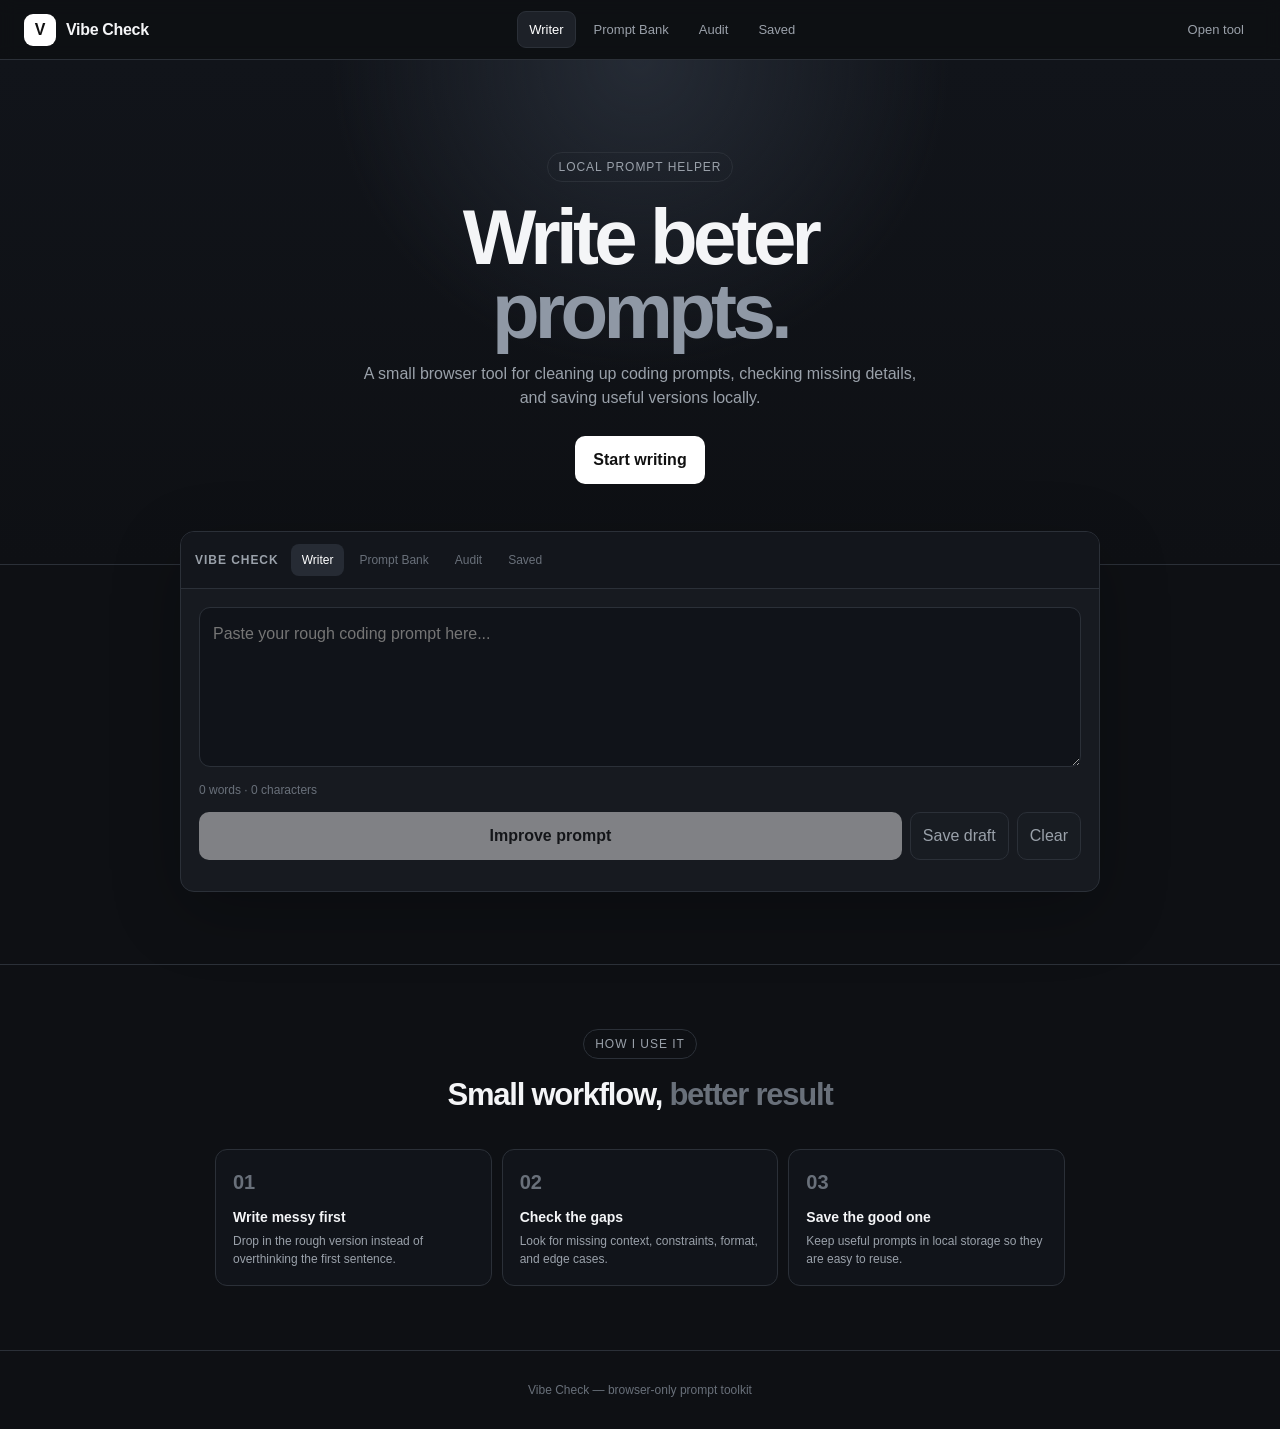
==== commit 779fccf4: "Update index.html" ====
--- a/index.html
+++ b/index.html
@@ -1,2616 +1,1324 @@
-<!doctype html>
+<!DOCTYPE html>
 <html lang="en">
 <head>
-<meta charset="utf-8">
-<meta name="viewport" content="width=device-width, initial-scale=1">
-<title>Vibe Check — Prompt Workshop</title>
-<style>
-:root {
-  --black:#090909;
-  --surface:#10100f;
-  --surface-2:#151514;
-  --surface-3:#1b1b19;
-  --text:#f3f1eb;
-  --muted:#a3a19a;
-  --dim:#6f6d67;
-  --line:#2a2a27;
-  --line-light:#3c3c37;
-  --white:#fff;
-  --green:#7eb18a;
-  --red:#d77b73;
-  --yellow:#c7a762;
-  --focus:#d7d4cb;
-  --radius:3px;
-  --ease:180ms cubic-bezier(.22,.61,.36,1);
-}
-
-*,
-*::before,
-*::after {
-  box-sizing:border-box;
-}
-
-html {
-  scroll-behavior:smooth;
-}
-
-body {
-  margin:0;
-  min-height:100vh;
-  color:var(--text);
-  background:var(--black);
-  font-family:Inter,ui-sans-serif,system-ui,-apple-system,BlinkMacSystemFont,"Segoe UI",sans-serif;
-  font-size:14px;
-  line-height:1.5;
-  overflow-x:hidden;
-}
-
-body::before {
-  content:"";
-  position:fixed;
-  inset:0;
-  pointer-events:none;
-  opacity:.055;
-  background-image:
-    repeating-linear-gradient(0deg,rgba(255,255,255,.45) 0 1px,transparent 1px 4px);
-  mix-blend-mode:screen;
-}
-
-::selection {
-  background:#e7e4dc;
-  color:#111;
-}
-
-button,
-input,
-textarea {
-  font:inherit;
-}
-
-button {
-  cursor:pointer;
-}
-
-a {
-  color:inherit;
-}
-
-.hidden {
-  display:none!important;
-}
-
-/* Header */
-
-.topbar {
-  position:sticky;
-  top:0;
-  z-index:20;
-  min-height:62px;
-  padding:10px clamp(16px,4vw,52px);
-  display:flex;
-  align-items:center;
-  justify-content:space-between;
-  gap:18px;
-  background:rgba(9,9,9,.94);
-  border-bottom:1px solid var(--line);
-  backdrop-filter:blur(12px);
-}
-
-.brand {
-  display:flex;
-  align-items:center;
-  gap:10px;
-  text-decoration:none;
-  font-weight:800;
-  letter-spacing:-.025em;
-}
-
-.brand-mark {
-  width:28px;
-  height:28px;
-  display:grid;
-  place-items:center;
-  border:1px solid #55544e;
-  color:#0a0a09;
-  background:#ddd9cf;
-  border-radius:2px;
-  font-size:10px;
-  transform:rotate(-3deg);
-  box-shadow:2px 2px 0 rgba(255,255,255,.06);
-}
-
-.main-nav {
-  display:flex;
-  gap:2px;
-}
-
-.main-nav button,
-.small-icon {
-  border:1px solid transparent;
-  background:transparent;
-  color:var(--muted);
-  border-radius:2px;
-  transition:background var(--ease),color var(--ease),border-color var(--ease),transform var(--ease);
-}
-
-.main-nav button {
-  padding:7px 11px;
-  font-size:12px;
-}
-
-.main-nav button:hover {
-  color:var(--text);
-  background:var(--surface-2);
-}
-
-.main-nav button.active {
-  color:var(--text);
-  box-shadow:inset 0 -2px 0 var(--focus);
-}
-
-.top-actions {
-  display:flex;
-  gap:5px;
-}
-
-.small-icon {
-  width:33px;
-  height:33px;
-  display:inline-grid;
-  place-items:center;
-  border-color:var(--line);
-}
-
-.small-icon:hover {
-  color:var(--text);
-  background:var(--surface-2);
-  border-color:var(--line-light);
-  transform:translateY(-1px);
-}
-
-/* Intro */
-
-.hero {
-  position:relative;
-  max-width:850px;
-  margin:0 auto;
-  padding:92px 20px 78px;
-  text-align:center;
-}
-
-.badge {
-  display:inline-flex;
-  align-items:center;
-  gap:7px;
-  padding:4px 9px;
-  border:1px solid var(--line);
-  border-radius:999px;
-  color:var(--muted);
-  background:var(--surface);
-  font-size:10px;
-  letter-spacing:.025em;
-}
-
-.dot {
-  width:6px;
-  height:6px;
-  flex:0 0 6px;
-  border-radius:50%;
-  background:var(--green);
-}
-
-.hero h1 {
-  margin:22px 0 17px;
-  font-family:Georgia,"Times New Roman",serif;
-  font-size:clamp(48px,8vw,84px);
-  line-height:.9;
-  font-weight:500;
-  letter-spacing:-.07em;
-}
-
-.hero h1 span {
-  font-style:italic;
-  color:#aaa79e;
-}
-
-.hero p {
-  max-width:550px;
-  margin:0 auto 28px;
-  color:var(--muted);
-  font-size:15px;
-}
-
-.primary {
-  display:inline-flex;
-  align-items:center;
-  gap:8px;
-  padding:10px 17px;
-  border:1px solid #dedbd2;
-  border-radius:2px;
-  background:#dedbd2;
-  color:#10100f;
-  font-weight:800;
-  box-shadow:2px 2px 0 rgba(255,255,255,.07);
-  transition:transform var(--ease),box-shadow var(--ease);
-}
-
-.primary:hover {
-  transform:translate(-1px,-1px);
-  box-shadow:4px 4px 0 rgba(255,255,255,.06);
-}
-
-.primary:active {
-  transform:none;
-  box-shadow:1px 1px 0 rgba(255,255,255,.05);
-}
-
-/* Main workspace */
-
-.shell {
-  width:min(950px,calc(100% - 24px));
-  margin:0 auto 82px;
-}
-
-.workspace {
-  position:relative;
-  overflow:hidden;
-  border:1px solid var(--line);
-  border-radius:4px;
-  background:var(--surface);
-  box-shadow:0 22px 50px rgba(0,0,0,.35);
-}
-
-.workspace-head {
-  display:flex;
-  align-items:center;
-  gap:16px;
-  min-height:51px;
-  padding:8px 12px;
-  border-bottom:1px solid var(--line);
-  background:#0e0e0d;
-}
-
-.app-id {
-  display:flex;
-  align-items:center;
-  gap:7px;
-  white-space:nowrap;
-  color:#d4d1c9;
-  font-size:9px;
-  font-weight:850;
-  letter-spacing:.11em;
-}
-
-.app-mark {
-  width:23px;
-  height:23px;
-  display:grid;
-  place-items:center;
-  border:1px solid #484741;
-  border-radius:2px;
-  background:#d8d5cc;
-  color:#111;
-  font-size:8px;
-}
-
-.workspace-tabs {
-  display:flex;
-  flex:1;
-  gap:2px;
-  overflow:auto;
-  scrollbar-width:none;
-}
-
-.workspace-tabs::-webkit-scrollbar {
-  display:none;
-}
-
-.workspace-tabs button {
-  flex:0 0 auto;
-  padding:7px 11px;
-  border:0;
-  border-radius:2px;
-  color:var(--dim);
-  background:transparent;
-  font-size:11px;
-  transition:background var(--ease),color var(--ease);
-}
-
-.workspace-tabs button:hover {
-  color:var(--text);
-  background:var(--surface-2);
-}
-
-.workspace-tabs button.active {
-  color:var(--text);
-  box-shadow:inset 0 -2px 0 var(--focus);
-}
-
-.panel {
-  padding:16px;
-}
-
-.panel:not(.active) {
-  display:none;
-}
-
-/* Form controls */
-
-.box {
-  margin-bottom:10px;
-  padding:13px;
-  border:1px solid var(--line);
-  border-radius:var(--radius);
-  background:var(--surface-2);
-}
-
-textarea,
-input[type=text] {
-  width:100%;
-  border:1px solid #3a3a35;
-  outline:none;
-  border-radius:2px;
-  color:var(--text);
-  background:#0b0b0a;
-  transition:border-color var(--ease),box-shadow var(--ease);
-}
-
-textarea:focus,
-input[type=text]:focus {
-  border-color:#77756d;
-  box-shadow:0 0 0 2px rgba(255,255,255,.055);
-}
-
-textarea {
-  resize:vertical;
-}
-
-#prompt-input {
-  min-height:145px;
-  padding:12px;
-  font:13px/1.65 ui-monospace,SFMono-Regular,Menlo,monospace;
-}
-
-.meta {
-  display:flex;
-  justify-content:space-between;
-  gap:12px;
-  margin-top:7px;
-  color:var(--dim);
-  font-size:10px;
-}
-
-.level {
-  padding:2px 7px;
-  border-radius:999px;
-  font-size:9px;
-  font-weight:750;
-}
-
-.level.simple {
-  color:#bbb8b0;
-  background:#252522;
-}
-
-.level.moderate {
-  color:#c0a9c6;
-  background:#28232a;
-}
-
-.level.detailed {
-  color:#8ec09a;
-  background:#172119;
-}
-
-.row {
-  display:flex;
-  gap:7px;
-  align-items:center;
-  margin-bottom:10px;
-}
-
-.grow {
-  flex:1;
-}
-
-.secondary,
-.copy-btn,
-.micro-btn {
-  border:1px solid var(--line);
-  border-radius:2px;
-  color:var(--muted);
-  background:transparent;
-  transition:background var(--ease),border-color var(--ease),color var(--ease),transform var(--ease);
-}
-
-.secondary {
-  padding:6px 10px;
-  font-size:10px;
-}
-
-.secondary:hover,
-.copy-btn:hover,
-.micro-btn:hover {
-  color:var(--text);
-  border-color:var(--line-light);
-  background:var(--surface-3);
-}
-
-.enhance {
-  width:100%;
-  height:43px;
-  border:1px solid #d8d5cc;
-  border-radius:2px;
-  color:#11110f;
-  background:#d8d5cc;
-  font-weight:800;
-  box-shadow:2px 2px 0 rgba(255,255,255,.05);
-  transition:transform var(--ease),box-shadow var(--ease),opacity var(--ease);
-}
-
-.enhance:hover:not(:disabled) {
-  transform:translate(-1px,-1px);
-  box-shadow:4px 4px 0 rgba(255,255,255,.05);
-}
-
-.enhance:disabled {
-  cursor:not-allowed;
-  opacity:.38;
-  box-shadow:none;
-}
-
-.busy .label {
-  display:none;
-}
-
-.busy .spinner {
-  display:block;
-}
-
-.spinner {
-  display:none;
-  width:15px;
-  height:15px;
-  margin:auto;
-  border:2px solid rgba(0,0,0,.25);
-  border-top-color:#111;
-  border-radius:50%;
-  animation:spin .7s linear infinite;
-}
-
-@keyframes spin {
-  to { transform:rotate(360deg); }
-}
-
-/* Small feedback blocks */
-
-.stack {
-  display:flex;
-  align-items:center;
-  gap:7px;
-  margin-bottom:9px;
-  padding:7px 9px;
-  border:1px solid #2f4034;
-  border-radius:2px;
-  background:#111811;
-  font-size:10px;
-}
-
-.stack strong {
-  color:var(--text);
-}
-
-.stack small {
-  color:var(--dim);
-}
-
-.tipbox {
-  margin-bottom:9px;
-  padding:10px;
-  border:1px solid #40342f;
-  border-left:2px solid #aaa59b;
-  border-radius:2px;
-  background:#171311;
-  color:var(--muted);
-  font-size:10px;
-}
-
-.tipbox strong {
-  display:block;
-  margin-bottom:4px;
-  color:var(--text);
-}
-
-.tipbox ul {
-  margin:5px 0 0 17px;
-  padding:0;
-}
-
-.tipbox li {
-  margin:2px 0;
-}
-
-/* Results */
-
-.score {
-  display:grid;
-  grid-template-columns:auto 1fr;
-  gap:14px;
-  margin-bottom:10px;
-  padding:14px;
-  border:1px solid var(--line);
-  border-radius:var(--radius);
-  background:var(--surface-2);
-}
-
-.score-value {
-  font-family:Georgia,"Times New Roman",serif;
-  font-size:42px;
-  line-height:1;
-  font-weight:500;
-  letter-spacing:-.04em;
-}
-
-.score-caption {
-  margin-bottom:7px;
-  font-weight:750;
-}
-
-.meter {
-  display:grid;
-  grid-template-columns:70px 1fr 28px;
-  align-items:center;
-  gap:7px;
-  margin:4px 0;
-  color:var(--muted);
-  font-size:10px;
-}
-
-.track {
-  height:4px;
-  overflow:hidden;
-  border-radius:999px;
-  background:#292925;
-}
-
-.fill {
-  height:100%;
-  border-radius:inherit;
-  background:#d2cfc6;
-  transition:width .4s var(--ease);
-}
-
-.score-note {
-  grid-column:1/-1;
-  padding-top:8px;
-  border-top:1px solid var(--line);
-  color:var(--muted);
-  font-size:10px;
-}
-
-.result-head,
-.section-head {
-  display:flex;
-  align-items:center;
-  justify-content:space-between;
-  gap:8px;
-}
-
-.result-head {
-  padding:10px 12px 0;
-}
-
-.result-title,
-.section-label {
-  color:#d2cfc7;
-  font-size:10px;
-  font-weight:800;
-  letter-spacing:.07em;
-  text-transform:uppercase;
-}
-
-.copy-btn {
-  padding:4px 8px;
-  font-size:9px;
-}
-
-.copy-btn.done {
-  color:var(--green);
-  border-color:var(--green);
-}
-
-.result-text,
-.compare pre {
-  margin:0;
-  padding:10px 12px;
-  overflow:auto;
-  color:var(--text);
-  white-space:pre-wrap;
-  font:12px/1.6 ui-monospace,SFMono-Regular,Menlo,monospace;
-}
-
-.result-text {
-  max-height:250px;
-}
-
-.improvements,
-.changes {
-  padding:0 12px 10px;
-  color:var(--muted);
-  font-size:10px;
-}
-
-.improvements div,
-.changes div {
-  padding:2px 0;
-}
-
-.compare {
-  display:grid;
-  grid-template-columns:1fr 1fr;
-  gap:8px;
-  margin-bottom:10px;
-}
-
-.compare>div {
-  overflow:hidden;
-  border:1px solid var(--line);
-  border-radius:var(--radius);
-  background:var(--surface-2);
-}
-
-.compare h4 {
-  margin:0;
-  padding:7px 9px;
-  border-bottom:1px solid var(--line);
-  font-size:9px;
-  text-transform:uppercase;
-}
-
-.before h4 {
-  color:var(--red);
-}
-
-.after h4 {
-  color:var(--green);
-}
-
-.compare pre {
-  max-height:165px;
-  padding:9px;
-}
-
-.efficiency {
-  overflow:hidden;
-  padding:0;
-}
-
-.eff-head {
-  display:flex;
-  align-items:center;
-  gap:7px;
-  padding:10px 11px;
-  cursor:pointer;
-  font-size:11px;
-  font-weight:750;
-}
-
-.eff-head span:last-child {
-  margin-left:auto;
-  color:var(--dim);
-  font-size:9px;
-}
-
-.eff-body {
-  display:flex;
-  gap:12px;
-  padding:0 11px 11px;
-}
-
-.ring {
-  position:relative;
-  width:52px;
-  height:52px;
-  flex:0 0 52px;
-}
-
-.ring svg {
-  transform:rotate(-90deg);
-}
-
-.ring-label {
-  position:absolute;
-  inset:0;
-  display:grid;
-  place-items:center;
-  font-size:10px;
-  font-weight:800;
-}
-
-.mini-list {
-  margin:4px 0 7px;
-  padding:0;
-  list-style:none;
-  color:var(--dim);
-  font:9px/1.5 ui-monospace,monospace;
-}
-
-.bottom-tip {
-  display:flex;
-  align-items:center;
-  gap:7px;
-  padding:9px 11px;
-  border-top:1px solid var(--line);
-  color:var(--dim);
-  background:#0e0e0d;
-  font-size:9px;
-}
-
-.bottom-tip span {
-  flex:1;
-  text-align:center;
-}
-
-.bottom-tip button {
-  border:0;
-  background:none;
-  color:var(--dim);
-  font-size:17px;
-}
-
-.bottom-tip button:hover {
-  color:var(--text);
-}
-
-/* Templates / engineering */
-
-.template-tools {
-  display:flex;
-  gap:5px;
-  overflow:auto;
-  margin-bottom:8px;
-}
-
-.chip {
-  padding:5px 10px;
-  border:1px solid var(--line);
-  border-radius:999px;
-  color:var(--dim);
-  background:transparent;
-  white-space:nowrap;
-  font-size:9px;
-}
-
-.chip.active {
-  color:#111;
-  background:#d7d4cb;
-  border-color:#d7d4cb;
-}
-
-.search {
-  margin-bottom:8px;
-  padding:8px 10px;
-  font-size:11px;
-}
-
-.template-grid {
-  display:grid;
-  grid-template-columns:1fr 1fr;
-  gap:8px;
-}
-
-.card {
-  padding:12px;
-  border:1px solid var(--line);
-  border-radius:var(--radius);
-  background:var(--surface-2);
-  cursor:pointer;
-  transition:border-color var(--ease),background var(--ease),transform var(--ease);
-}
-
-.card:hover {
-  border-color:var(--line-light);
-  background:var(--surface-3);
-  transform:translateY(-2px);
-}
-
-.card b {
-  display:block;
-  margin-bottom:3px;
-  font-size:11px;
-}
-
-.card p {
-  margin:0;
-  color:var(--dim);
-  font-size:9px;
-  line-height:1.5;
-}
-
-.tag {
-  display:inline-block;
-  margin-top:7px;
-  padding:2px 6px;
-  border-radius:999px;
-  color:var(--muted);
-  background:#252522;
-  font-size:8px;
-}
-
-.section-head {
-  margin-bottom:7px;
-}
-
-.section-sub {
-  color:var(--dim);
-  font-size:9px;
-}
-
-#engineer-input,
-#credit-input {
-  padding:10px;
-  font:12px/1.6 ui-monospace,SFMono-Regular,Menlo,monospace;
-}
-
-#engineer-input {
-  min-height:100px;
-}
-
-#credit-input {
-  min-height:76px;
-}
-
-.checks {
-  display:grid;
-  gap:2px;
-}
-
-.check {
-  display:grid;
-  grid-template-columns:19px 1fr auto;
-  gap:6px;
-  align-items:center;
-  padding:6px 7px;
-  border-radius:2px;
-  font-size:10px;
-}
-
-.check.pass {
-  background:rgba(126,177,138,.055);
-}
-
-.check.fail {
-  background:rgba(215,123,115,.055);
-}
-
-.check-icon {
-  width:17px;
-  height:17px;
-  display:grid;
-  place-items:center;
-  border-radius:50%;
-  font-size:9px;
-  font-weight:800;
-}
-
-.pass .check-icon {
-  color:var(--green);
-  background:rgba(126,177,138,.13);
-}
-
-.fail .check-icon {
-  color:var(--red);
-  background:rgba(215,123,115,.13);
-}
-
-.check-fix {
-  max-width:170px;
-  overflow:hidden;
-  text-overflow:ellipsis;
-  white-space:nowrap;
-  color:var(--dim);
-  font-size:8px;
-}
-
-.tech-grid {
-  display:grid;
-  grid-template-columns:1fr 1fr;
-  gap:7px;
-}
-
-.tech {
-  display:flex;
-  gap:7px;
-  padding:9px;
-  border:1px solid var(--line);
-  border-radius:2px;
-  background:var(--surface-2);
-  cursor:pointer;
-  transition:border-color var(--ease),background var(--ease);
-}
-
-.tech:hover {
-  border-color:var(--line-light);
-}
-
-.tech.selected {
-  border-color:#77756d;
-  background:#1c1c19;
-}
-
-.tech-mark {
-  width:13px;
-  height:13px;
-  flex:0 0 13px;
-  margin-top:1px;
-  border:1px solid #55544e;
-  border-radius:2px;
-}
-
-.selected .tech-mark {
-  background:#d8d5cc;
-  border-color:#d8d5cc;
-}
-
-.tech b {
-  display:block;
-  font-size:10px;
-}
-
-.tech small {
-  display:block;
-  color:var(--dim);
-  font-size:8px;
-}
-
-.history-row {
-  display:flex;
-  align-items:center;
-  gap:7px;
-  padding:9px 10px;
-  margin-bottom:5px;
-  border:1px solid var(--line);
-  border-radius:2px;
-  background:var(--surface-2);
-  transition:border-color var(--ease),background var(--ease);
-}
-
-.history-row:hover {
-  border-color:var(--line-light);
-  background:var(--surface-3);
-}
-
-.history-text {
-  flex:1;
-  overflow:hidden;
-  text-overflow:ellipsis;
-  white-space:nowrap;
-  color:var(--muted);
-  font-size:10px;
-}
-
-.history-score {
-  color:#ddd9d0;
-  font-size:9px;
-}
-
-.plain {
-  padding:3px;
-  border:0;
-  background:none;
-  color:var(--dim);
-}
-
-.plain.starred {
-  color:var(--yellow);
-}
-
-.empty {
-  padding:22px;
-  text-align:center;
-  color:var(--dim);
-  font-size:10px;
-}
-
-/* Lower page */
-
-.info-section {
-  width:min(880px,calc(100% - 32px));
-  margin:0 auto;
-  padding:66px 0;
-}
-
-.info-title {
-  margin:0 0 31px;
-  text-align:center;
-  font-family:Georgia,"Times New Roman",serif;
-  font-size:clamp(29px,4vw,40px);
-  line-height:1;
-  font-weight:500;
-  letter-spacing:-.045em;
-}
-
-.info-title span {
-  color:#aaa79f;
-  font-style:italic;
-}
-
-.steps {
-  display:grid;
-  grid-template-columns:repeat(3,1fr);
-  gap:12px;
-}
-
-.step {
-  padding:19px;
-  border-top:1px solid var(--line-light);
-  background:transparent;
-  transition:transform var(--ease),border-color var(--ease);
-}
-
-.step:hover {
-  transform:translateY(-2px);
-  border-color:#66645d;
-}
-
-.step-num {
-  color:#d2cfc7;
-  font-family:Georgia,"Times New Roman",serif;
-  font-size:22px;
-}
-
-.step h3 {
-  margin:8px 0 4px;
-  font-size:13px;
-}
-
-.step p {
-  margin:0;
-  color:var(--muted);
-  font-size:11px;
-}
-
-.platforms {
-  padding-top:10px;
-  text-align:center;
-}
-
-.platform-list {
-  display:flex;
-  flex-wrap:wrap;
-  justify-content:center;
-  gap:6px;
-  margin-top:14px;
-}
-
-.platform-list span {
-  padding:5px 10px;
-  border:1px solid var(--line);
-  border-radius:999px;
-  color:var(--muted);
-  background:transparent;
-  font-size:10px;
-}
-
-footer {
-  padding:27px;
-  border-top:1px solid var(--line);
-  color:var(--dim);
-  text-align:center;
-  font-size:10px;
-}
-
-/* Modal */
-
-.modal {
-  position:fixed;
-  inset:0;
-  z-index:50;
-  display:grid;
-  place-items:center;
-  padding:18px;
-}
-
-.modal-bg {
-  position:absolute;
-  inset:0;
-  background:rgba(0,0,0,.72);
-  backdrop-filter:blur(5px);
-}
-
-.modal-card {
-  position:relative;
-  width:min(420px,100%);
-  max-height:80vh;
-  overflow:auto;
-  padding:18px;
-  border:1px solid var(--line-light);
-  border-radius:3px;
-  background:#121210;
-  box-shadow:0 24px 60px rgba(0,0,0,.5);
-}
-
-.modal-head {
-  display:flex;
-  align-items:center;
-  justify-content:space-between;
-  margin-bottom:15px;
-  font-weight:800;
-}
-
-.modal-close {
-  border:0;
-  background:none;
-  color:var(--dim);
-}
-
-.modal-close:hover {
-  color:var(--text);
-}
-
-.setting {
-  display:flex;
-  align-items:center;
-  justify-content:space-between;
-  padding:9px 0;
-  font-size:11px;
-}
-
-.switch {
-  position:relative;
-  width:36px;
-  height:20px;
-}
-
-.switch input {
-  width:0;
-  height:0;
-  opacity:0;
-}
-
-.slider {
-  position:absolute;
-  inset:0;
-  background:#34342f;
-  border-radius:999px;
-  transition:background var(--ease);
-}
-
-.slider:before {
-  content:"";
-  position:absolute;
-  left:3px;
-  top:3px;
-  width:14px;
-  height:14px;
-  border-radius:50%;
-  background:#e8e5dc;
-  transition:transform var(--ease);
-}
-
-.switch input:checked+.slider {
-  background:#77756d;
-}
-
-.switch input:checked+.slider:before {
-  transform:translateX(16px);
-}
-
-.modal-actions {
-  display:flex;
-  flex-wrap:wrap;
-  gap:6px;
-  margin-top:10px;
-  padding-top:12px;
-  border-top:1px solid var(--line);
-}
-
-.toast-area {
-  position:fixed;
-  top:72px;
-  right:14px;
-  z-index:80;
-  display:grid;
-  gap:6px;
-}
-
-.toast {
-  padding:9px 11px;
-  border:1px solid var(--line-light);
-  border-radius:2px;
-  color:var(--text);
-  background:#171715;
-  box-shadow:0 8px 20px rgba(0,0,0,.3);
-  font-size:10px;
-  animation:toast-in .2s var(--ease);
-}
-
-@keyframes toast-in {
-  from { opacity:0; transform:translateY(-4px); }
-  to { opacity:1; transform:none; }
-}
-
-#draft-status {
-  min-width:74px;
-  color:var(--dim);
-  text-align:right;
-  font-size:9px;
-}
-
-#draft-status.saved {
-  color:var(--green);
-}
-
-#draft-status.hot {
-  color:#d8d5cc;
-}
-
-.prompt-toolbar {
-  display:flex;
-  align-items:center;
-  justify-content:space-between;
-  gap:7px;
-  margin-bottom:7px;
-}
-
-.prompt-toolbar .micro-actions {
-  display:flex;
-  gap:4px;
-}
-
-.micro-btn {
-  padding:4px 7px;
-  font-size:8px;
-}
-
-.char-meter {
-  height:2px;
-  overflow:hidden;
-  margin-top:7px;
-  border-radius:2px;
-  background:#292925;
-}
-
-.char-meter i {
-  display:block;
-  width:0;
-  height:100%;
-  background:#d3d0c7;
-  transition:width .2s;
-}
-
-.shortcut-hint {
-  margin-top:6px;
-  color:var(--dim);
-  font-size:8px;
-}
-
-.shortcut-hint kbd {
-  padding:2px 4px;
-  border:1px solid var(--line-light);
-  border-bottom-color:#171715;
-  border-radius:2px;
-  color:#c8c5bd;
-  background:#171715;
-}
-
-@media(max-width:760px) {
-  .main-nav {
-    display:none;
-  }
-
-  .topbar {
-    padding:9px 12px;
-  }
-
-  .hero {
-    padding:70px 16px 58px;
-  }
-
-  .shell {
-    width:calc(100% - 16px);
-  }
-
-  .workspace-head {
-    padding:8px;
-  }
-
-  .panel {
-    padding:10px;
-  }
-
-  .template-grid,
-  .tech-grid,
-  .compare,
-  .steps {
-    grid-template-columns:1fr;
-  }
-
-  .score {
-    grid-template-columns:1fr;
-  }
-
-  .score-note {
-    grid-column:auto;
-  }
-
-  .info-section {
-    width:calc(100% - 24px);
-  }
-
-  .prompt-toolbar {
-    align-items:flex-start;
-    flex-direction:column;
-  }
-
-  .prompt-toolbar .micro-actions {
-    width:100%;
-  }
-
-  .micro-btn {
-    flex:1;
-  }
-
-  .toast-area {
-    left:10px;
-    right:10px;
-    top:68px;
-  }
-}
-
-@media(prefers-reduced-motion:reduce) {
-  *,
-  *::before,
-  *::after {
-    scroll-behavior:auto!important;
-    animation-duration:.001ms!important;
-    animation-iteration-count:1!important;
-    transition-duration:.001ms!important;
-  }
-}
-</style>
+  <meta charset="UTF-8" />
+  <meta name="viewport" content="width=device-width, initial-scale=1.0" />
+  <title>Vibe Check</title>
+
+  <style>
+    :root {
+      --bg: #0e1014;
+      --card: #171a20;
+      --card2: #1d2128;
+      --text: #f4f5f7;
+      --muted: #9aa1aa;
+      --dim: #69707a;
+      --line: #2b3038;
+      --white: #fff;
+      --good: #43d17f;
+      --bad: #ff6a6a;
+      --warn: #e6bd55;
+      --radius: 14px;
+    }
+
+    * {
+      box-sizing: border-box;
+    }
+
+    body {
+      margin: 0;
+      background: var(--bg);
+      color: var(--text);
+      font-family: Arial, Helvetica, sans-serif;
+      line-height: 1.5;
+    }
+
+    button,
+    textarea,
+    input {
+      font: inherit;
+    }
+
+    button {
+      cursor: pointer;
+    }
+
+    .hide {
+      display: none !important;
+    }
+
+    .topbar {
+      position: sticky;
+      top: 0;
+      z-index: 10;
+      height: 60px;
+      padding: 0 24px;
+      display: flex;
+      align-items: center;
+      justify-content: space-between;
+      background: rgba(14, 16, 20, 0.94);
+      border-bottom: 1px solid var(--line);
+      backdrop-filter: blur(8px);
+    }
+
+    .logo {
+      display: flex;
+      align-items: center;
+      gap: 10px;
+      font-weight: 800;
+      letter-spacing: -0.02em;
+    }
+
+    .logo-box {
+      width: 32px;
+      height: 32px;
+      border-radius: 9px;
+      display: grid;
+      place-items: center;
+      color: #101010;
+      background: var(--white);
+    }
+
+    .nav {
+      display: flex;
+      gap: 6px;
+    }
+
+    .nav button,
+    .small-btn {
+      border: 1px solid transparent;
+      background: transparent;
+      color: var(--muted);
+      border-radius: 9px;
+      padding: 8px 11px;
+      font-size: 13px;
+    }
+
+    .nav button:hover,
+    .nav button.active,
+    .small-btn:hover {
+      color: var(--white);
+      background: var(--card2);
+      border-color: var(--line);
+    }
+
+    .hero {
+      text-align: center;
+      padding: 92px 18px 80px;
+      background:
+        radial-gradient(circle at top, #252b35 0, transparent 38%),
+        linear-gradient(#11141a, #0e1014);
+      border-bottom: 1px solid var(--line);
+    }
+
+    .pill {
+      display: inline-flex;
+      align-items: center;
+      gap: 6px;
+      border: 1px solid var(--line);
+      color: var(--muted);
+      border-radius: 999px;
+      padding: 5px 11px;
+      font-size: 12px;
+      text-transform: uppercase;
+      letter-spacing: 0.08em;
+    }
+
+    .hero h1 {
+      margin: 18px 0 14px;
+      font-size: clamp(45px, 8vw, 78px);
+      line-height: 0.95;
+      letter-spacing: -0.06em;
+    }
+
+    .hero h1 span {
+      color: #8f98a5;
+    }
+
+    .hero p {
+      max-width: 560px;
+      margin: 0 auto 26px;
+      color: var(--muted);
+    }
+
+    .main-btn {
+      border: 0;
+      background: var(--white);
+      color: #111;
+      border-radius: 10px;
+      padding: 12px 18px;
+      font-weight: 800;
+    }
+
+    .main-btn:disabled {
+      opacity: 0.45;
+      cursor: not-allowed;
+    }
+
+    .main-btn:not(:disabled):hover {
+      background: #e2e5e9;
+    }
+
+    .wrap {
+      width: min(920px, calc(100% - 24px));
+      margin: -34px auto 72px;
+    }
+
+    .tool {
+      border: 1px solid var(--line);
+      border-radius: var(--radius);
+      background: var(--card);
+      overflow: hidden;
+      box-shadow: 0 20px 70px rgba(0, 0, 0, 0.24);
+    }
+
+    .tool-head {
+      display: flex;
+      align-items: center;
+      gap: 12px;
+      padding: 12px 14px;
+      background: #13161c;
+      border-bottom: 1px solid var(--line);
+    }
+
+    .tool-title {
+      font-size: 12px;
+      font-weight: 800;
+      letter-spacing: 0.08em;
+      color: var(--muted);
+      white-space: nowrap;
+    }
+
+    .tabs {
+      display: flex;
+      gap: 4px;
+      overflow-x: auto;
+    }
+
+    .tabs button {
+      border: 0;
+      background: transparent;
+      color: var(--dim);
+      padding: 7px 11px;
+      border-radius: 8px;
+      font-size: 12px;
+      white-space: nowrap;
+    }
+
+    .tabs button:hover,
+    .tabs button.active {
+      color: var(--white);
+      background: #262b34;
+    }
+
+    .screen {
+      display: none;
+      padding: 18px;
+    }
+
+    .screen.active {
+      display: block;
+    }
+
+    textarea,
+    input[type="search"] {
+      width: 100%;
+      border: 1px solid var(--line);
+      background: #101319;
+      color: var(--text);
+      border-radius: 11px;
+      outline: none;
+    }
+
+    textarea {
+      min-height: 160px;
+      resize: vertical;
+      padding: 13px;
+      line-height: 1.6;
+    }
+
+    input[type="search"] {
+      padding: 10px 12px;
+      margin-bottom: 12px;
+    }
+
+    textarea:focus,
+    input[type="search"]:focus {
+      border-color: #58606c;
+    }
+
+    .meta {
+      display: flex;
+      justify-content: space-between;
+      gap: 10px;
+      margin-top: 7px;
+      color: var(--dim);
+      font-size: 12px;
+    }
+
+    .buttons {
+      display: flex;
+      gap: 8px;
+      margin: 13px 0;
+      flex-wrap: wrap;
+    }
+
+    .buttons .main-btn {
+      flex: 1;
+      min-width: 180px;
+    }
+
+    .ghost {
+      border: 1px solid var(--line);
+      background: #181c22;
+      color: var(--muted);
+      border-radius: 10px;
+      padding: 9px 12px;
+    }
+
+    .ghost:hover {
+      color: var(--white);
+      background: #20252d;
+    }
+
+    .note {
+      margin-bottom: 10px;
+      padding: 9px 11px;
+      border: 1px solid var(--line);
+      border-radius: 10px;
+      background: #11141a;
+      color: var(--muted);
+      font-size: 12px;
+    }
+
+    .note strong {
+      color: var(--white);
+    }
+
+    .box {
+      border: 1px solid var(--line);
+      background: #12151b;
+      border-radius: 12px;
+      padding: 14px;
+      margin-top: 12px;
+    }
+
+    .box h3 {
+      margin: 0 0 10px;
+      font-size: 12px;
+      color: var(--muted);
+      text-transform: uppercase;
+      letter-spacing: 0.07em;
+    }
+
+    pre {
+      margin: 0;
+      color: #edf0f4;
+      white-space: pre-wrap;
+      word-break: break-word;
+      font-family: Consolas, Menlo, monospace;
+      font-size: 12px;
+      line-height: 1.6;
+    }
+
+    .box-head {
+      display: flex;
+      justify-content: space-between;
+      align-items: center;
+      gap: 10px;
+      margin-bottom: 8px;
+    }
+
+    .box-head h3 {
+      margin: 0;
+    }
+
+    .copy-btn {
+      border: 1px solid var(--line);
+      background: #1a1e25;
+      color: var(--muted);
+      border-radius: 8px;
+      padding: 5px 9px;
+      font-size: 12px;
+    }
+
+    .copy-btn:hover {
+      color: var(--white);
+    }
+
+    .score-row {
+      display: grid;
+      grid-template-columns: 95px 1fr 40px;
+      align-items: center;
+      gap: 9px;
+      margin: 8px 0;
+      font-size: 12px;
+      color: var(--muted);
+    }
+
+    .bar {
+      height: 6px;
+      background: #2a3039;
+      border-radius: 999px;
+      overflow: hidden;
+    }
+
+    .fill {
+      height: 100%;
+      width: 0;
+      background: #f2f4f6;
+      border-radius: inherit;
+    }
+
+    .big-score {
+      font-size: 36px;
+      font-weight: 800;
+      letter-spacing: -0.04em;
+    }
+
+    .grid {
+      display: grid;
+      grid-template-columns: repeat(2, 1fr);
+      gap: 10px;
+    }
+
+    .template {
+      border: 1px solid var(--line);
+      background: #12151b;
+      border-radius: 11px;
+      padding: 13px;
+      cursor: pointer;
+    }
+
+    .template:hover {
+      border-color: #505966;
+      transform: translateY(-1px);
+    }
+
+    .template strong {
+      display: block;
+      font-size: 14px;
+      margin-bottom: 5px;
+    }
+
+    .template p {
+      margin: 0;
+      color: var(--muted);
+      font-size: 12px;
+    }
+
+    .tagline {
+      display: inline-block;
+      margin-top: 9px;
+      color: var(--dim);
+      font-size: 11px;
+    }
+
+    .chips {
+      display: flex;
+      gap: 6px;
+      overflow-x: auto;
+      margin-bottom: 12px;
+    }
+
+    .chip {
+      border: 1px solid var(--line);
+      color: var(--muted);
+      background: transparent;
+      border-radius: 999px;
+      padding: 6px 11px;
+      font-size: 12px;
+      white-space: nowrap;
+    }
+
+    .chip.active,
+    .chip:hover {
+      background: #252a32;
+      color: var(--white);
+    }
+
+    .check {
+      display: flex;
+      align-items: center;
+      gap: 9px;
+      padding: 8px;
+      border-radius: 9px;
+      margin-bottom: 6px;
+      font-size: 13px;
+      background: #15191f;
+    }
+
+    .check.good {
+      background: rgba(67, 209, 127, 0.07);
+    }
+
+    .check.bad {
+      background: rgba(255, 106, 106, 0.055);
+    }
+
+    .dot {
+      width: 19px;
+      height: 19px;
+      border-radius: 50%;
+      display: grid;
+      place-items: center;
+      background: #272d36;
+      font-size: 11px;
+    }
+
+    .good .dot {
+      color: var(--good);
+    }
+
+    .bad .dot {
+      color: var(--bad);
+    }
+
+    .hint {
+      margin-left: auto;
+      color: var(--dim);
+      font-size: 11px;
+    }
+
+    .saved-item {
+      display: flex;
+      align-items: center;
+      gap: 9px;
+      border: 1px solid var(--line);
+      background: #12151b;
+      border-radius: 11px;
+      padding: 10px;
+      margin-bottom: 8px;
+    }
+
+    .saved-text {
+      flex: 1;
+      min-width: 0;
+      color: var(--muted);
+      font-size: 12px;
+      white-space: nowrap;
+      overflow: hidden;
+      text-overflow: ellipsis;
+    }
+
+    .badge {
+      display: inline-block;
+      background: #242a33;
+      color: var(--muted);
+      border-radius: 999px;
+      padding: 3px 8px;
+      font-size: 11px;
+    }
+
+    .empty {
+      text-align: center;
+      color: var(--dim);
+      padding: 26px 10px;
+      font-size: 13px;
+    }
+
+    .info-section {
+      border-top: 1px solid var(--line);
+      padding: 64px 20px;
+      text-align: center;
+    }
+
+    .info-section h2 {
+      margin: 13px 0 30px;
+      font-size: 31px;
+      letter-spacing: -0.04em;
+    }
+
+    .info-section h2 span {
+      color: var(--dim);
+    }
+
+    .steps {
+      width: min(850px, 100%);
+      margin: auto;
+      display: grid;
+      grid-template-columns: repeat(3, 1fr);
+      gap: 10px;
+      text-align: left;
+    }
+
+    .step {
+      border: 1px solid var(--line);
+      background: #11141a;
+      border-radius: 12px;
+      padding: 17px;
+    }
+
+    .step b {
+      color: var(--dim);
+      font-size: 20px;
+    }
+
+    .step h3 {
+      margin: 10px 0 4px;
+      font-size: 14px;
+    }
+
+    .step p {
+      margin: 0;
+      color: var(--muted);
+      font-size: 12px;
+    }
+
+    .toast {
+      position: fixed;
+      right: 18px;
+      bottom: 18px;
+      z-index: 99;
+      background: #252a32;
+      color: var(--text);
+      border: 1px solid #39414c;
+      border-radius: 10px;
+      padding: 10px 13px;
+      font-size: 13px;
+      opacity: 0;
+      pointer-events: none;
+      transform: translateY(8px);
+      transition: 0.2s;
+    }
+
+    .toast.show {
+      opacity: 1;
+      transform: translateY(0);
+    }
+
+    @media (max-width: 720px) {
+      .topbar {
+        padding: 0 14px;
+      }
+
+      .nav {
+        display: none;
+      }
+
+      .wrap {
+        width: calc(100% - 18px);
+      }
+
+      .tool-head {
+        align-items: flex-start;
+        flex-direction: column;
+      }
+
+      .tabs {
+        width: 100%;
+      }
+
+      .screen {
+        padding: 13px;
+      }
+
+      .grid,
+      .steps {
+        grid-template-columns: 1fr;
+      }
+
+      .hero {
+        padding-top: 72px;
+      }
+    }
+  </style>
 </head>
+
 <body>
-
-<header class="topbar">
-  <a class="brand" href="#"><span class="brand-mark">◆</span><span>Vibe Check</span></a>
-  <nav class="main-nav" aria-label="Main">
-    <button class="active" data-tab="enhance">Enhance</button>
-    <button data-tab="templates">Templates</button>
-    <button data-tab="engineer">Engineer</button>
-    <button data-tab="history">History</button>
-  </nav>
-  <div class="top-actions">
-    <a class="small-icon" href="#workspace" aria-label="Open workspace">◆</a>
-    <button class="small-icon" id="settings-btn" aria-label="Settings">⚙</button>
-  </div>
-</header>
-
-<main>
-<section class="hero">
-  <div class="badge"><span class="dot"></span>Prompt workshop for AI coding tools</div>
-  <h1>Write <span>better</span><br>prompts.</h1>
-  <p>Improve, score, test, and organize prompts before you hand them to your coding assistant.</p>
-  <a class="primary" href="#workspace">Start writing →</a>
-</section>
-
-<section class="shell" id="workspace">
-<div class="workspace">
-  <div class="workspace-head">
-    <div class="app-id"><span class="app-mark">◆</span>VIBE CHECK</div>
-    <nav class="workspace-tabs">
-      <button class="active" data-tab="enhance">Enhance</button>
-      <button data-tab="templates">Templates</button>
-      <button data-tab="engineer">Engineer</button>
-      <button data-tab="history">History</button>
+  <header class="topbar">
+    <div class="logo">
+      <span class="logo-box">V</span>
+      <span>Vibe Check</span>
+    </div>
+
+    <nav class="nav">
+      <button class="active" data-go="writer">Writer</button>
+      <button data-go="bank">Prompt Bank</button>
+      <button data-go="audit">Audit</button>
+      <button data-go="saved">Saved</button>
     </nav>
-  </div>
-
-  <section class="panel active" id="panel-enhance">
-    <div class="stack hidden" id="stack-badge"><span class="dot"></span><small>Detected stack:</small><strong id="stack-name"></strong></div>
-    <div class="tipbox hidden" id="stack-tips"><strong>Useful reminders</strong><span id="tips-stack-name"></span><ul id="tips-list"></ul></div>
-
-    <div class="box">
-      <div class="prompt-toolbar">
-        <span id="draft-status">Ready</span>
-        <div class="micro-actions">
-          <button class="micro-btn" id="btn-random-prompt" type="button">Surprise me</button>
-          <button class="micro-btn" id="btn-clear-prompt" type="button">Clear</button>
+
+    <button class="small-btn" id="jumpToTool">Open tool</button>
+  </header>
+
+  <section class="hero">
+    <span class="pill">Local prompt helper</span>
+    <h1>Write beter<br><span>prompts.</span></h1>
+    <p>
+      A small browser tool for cleaning up coding prompts, checking missing details,
+      and saving useful versions locally.
+    </p>
+    <button class="main-btn" id="startWriting">Start writing</button>
+  </section>
+
+  <main class="wrap" id="tool">
+    <section class="tool">
+      <div class="tool-head">
+        <div class="tool-title">VIBE CHECK</div>
+
+        <div class="tabs">
+          <button class="active" data-go="writer">Writer</button>
+          <button data-go="bank">Prompt Bank</button>
+          <button data-go="audit">Audit</button>
+          <button data-go="saved">Saved</button>
         </div>
       </div>
-      <textarea id="prompt-input" maxlength="5000" placeholder="Type or paste your prompt here..."></textarea>
-      <div class="char-meter" aria-hidden="true"><i id="char-meter-fill"></i></div>
-      <div class="meta">
-        <span id="word-count">0 words · 0 characters</span>
-        <span id="complexity-badge" class="level hidden"></span>
-      </div>
-      <div class="shortcut-hint">Press <kbd>Ctrl</kbd> + <kbd>Enter</kbd> to enhance</div>
-    </div>
-
-    <div class="row">
-      <button class="enhance grow" id="btn-enhance" disabled>
-        <span class="label">Enhance prompt</span><span class="spinner"></span>
-      </button>
-      <button class="small-icon hidden" id="btn-undo" title="Undo">↶</button>
-      <button class="small-icon hidden" id="btn-redo" title="Redo">↷</button>
-    </div>
-
-    <div class="score hidden" id="score-display">
-      <div><span class="score-value" id="score-number">0</span><span style="color:var(--dim)"> / 100</span></div>
-      <div><div class="score-caption" id="score-label"></div><div id="score-bars"></div></div>
-      <div class="score-note" id="score-feedback"></div>
-    </div>
-
-    <div class="box hidden" id="enhanced-area" style="padding:0;border-left:2px solid #d8d5cc">
-      <div class="result-head"><span class="result-title">✓ Enhanced</span><button class="copy-btn" id="btn-copy-enhanced">Copy</button></div>
-      <pre class="result-text" id="enhanced-text"></pre>
-      <div class="improvements" id="improvements-list"></div>
-    </div>
-
-    <div class="compare hidden" id="before-after">
-      <div class="before">
-        <h4>Before <button class="copy-btn" id="btn-copy-before" type="button">Copy</button></h4>
-        <pre id="before-text"></pre>
-      </div>
-      <div class="after">
-        <h4>After <button class="copy-btn" id="btn-copy-after" type="button">Copy</button></h4>
-        <pre id="after-text"></pre>
-      </div>
-      <div class="changes" id="changes-list" style="grid-column:1/-1"></div>
-    </div>
-
-    <div class="box efficiency hidden" id="token-efficiency">
-      <div class="eff-head" id="efficiency-toggle">▥ <span>Token efficiency</span><span id="efficiency-pct"></span>⌄</div>
-      <div class="eff-body hidden" id="efficiency-body">
-        <div class="ring">
-          <svg width="58" height="58" viewBox="0 0 58 58">
-            <circle cx="29" cy="29" r="24" fill="none" stroke="#292925" stroke-width="4"/>
-            <circle id="efficiency-ring" cx="29" cy="29" r="24" fill="none" stroke="#d8d5cc" stroke-width="4" stroke-dasharray="150.8" stroke-linecap="round"/>
-          </svg>
-          <span class="ring-label" id="ring-percent">100%</span>
+
+      <section class="screen active" id="writer">
+        <div class="note hide" id="stackNote">
+          Stack note: <strong id="stackName"></strong> —
+          <span id="stackTip"></span>
         </div>
-        <div>
-          <div id="filler-count" style="color:var(--muted);font-size:11px"></div>
-          <ul class="mini-list" id="filler-list"></ul>
-          <button class="secondary" id="btn-strip-filler">Strip filler</button>
+
+        <textarea id="promptText" maxlength="5000" placeholder="Paste your rough coding prompt here..."></textarea>
+
+        <div class="meta">
+          <span id="textCount">0 words · 0 characters</span>
+          <span id="difficulty"></span>
         </div>
-      </div>
+
+        <div class="buttons">
+          <button class="main-btn" id="cleanBtn" disabled>Improve prompt</button>
+          <button class="ghost" id="saveRawBtn">Save draft</button>
+          <button class="ghost" id="clearBtn">Clear</button>
+        </div>
+
+        <div class="box hide" id="scoreBox">
+          <div class="box-head">
+            <h3>Prompt score</h3>
+            <span><strong class="big-score" id="scoreNum">0</strong>/100</span>
+          </div>
+          <div id="scoreLines"></div>
+          <p id="scoreComment" style="color: var(--muted); font-size: 12px; margin-bottom: 0;"></p>
+        </div>
+
+        <div class="box hide" id="outputBox">
+          <div class="box-head">
+            <h3>Improved version</h3>
+            <button class="copy-btn" id="copyOutput">Copy</button>
+          </div>
+          <pre id="outputText"></pre>
+        </div>
+      </section>
+
+      <section class="screen" id="bank">
+        <div class="chips" id="bankFilters"></div>
+        <input type="search" id="bankSearch" placeholder="Search starter prompts..." />
+        <div class="grid" id="bankGrid"></div>
+      </section>
+
+      <section class="screen" id="audit">
+        <textarea id="auditText" placeholder="Paste a prompt here to check what is missing..."></textarea>
+
+        <div class="meta">
+          <span id="auditCount">0 words · 0 characters</span>
+          <span id="auditScore">0/6 checks</span>
+        </div>
+
+        <div class="box">
+          <div class="box-head">
+            <h3>Checklist</h3>
+            <button class="copy-btn" id="sendToWriter">Send to writer</button>
+          </div>
+          <div id="checks"></div>
+        </div>
+
+        <div class="box">
+          <div class="box-head">
+            <h3>Quick rewrite</h3>
+            <button class="copy-btn" id="makeTighter">Generate</button>
+          </div>
+          <pre id="tightText">Nothing generated yet.</pre>
+        </div>
+      </section>
+
+      <section class="screen" id="saved">
+        <input type="search" id="savedSearch" placeholder="Search saved prompts..." />
+        <div id="savedList"></div>
+
+        <div class="buttons">
+          <button class="ghost" id="exportBtn">Export JSON</button>
+          <button class="ghost" id="wipeBtn">Clear saved</button>
+        </div>
+      </section>
+    </section>
+  </main>
+
+  <section class="info-section">
+    <span class="pill">How I use it</span>
+    <h2>Small workflow, <span>better result</span></h2>
+
+    <div class="steps">
+      <article class="step">
+        <b>01</b>
+        <h3>Write messy first</h3>
+        <p>Drop in the rough version instead of overthinking the first sentence.</p>
+      </article>
+
+      <article class="step">
+        <b>02</b>
+        <h3>Check the gaps</h3>
+        <p>Look for missing context, constraints, format, and edge cases.</p>
+      </article>
+
+      <article class="step">
+        <b>03</b>
+        <h3>Save the good one</h3>
+        <p>Keep useful prompts in local storage so they are easy to reuse.</p>
+      </article>
     </div>
   </section>
 
-  <section class="panel" id="panel-templates">
-    <div class="template-tools" id="templates-category-tabs">
-      <button class="chip active" data-category="ui-components">UI</button>
-      <button class="chip" data-category="full-apps">Apps</button>
-      <button class="chip" data-category="fixes">Fixes</button>
-      <button class="chip" data-category="api-backend">API</button>
-      <button class="chip" data-category="ai-prompts">AI</button>
-    </div>
-    <input class="search" id="template-search" type="text" placeholder="Search templates...">
-    <div class="template-grid" id="templates-grid"></div>
-  </section>
-
-  <section class="panel" id="panel-engineer">
-    <div class="box">
-      <div class="section-head"><span class="section-label">Source prompt</span><button class="secondary" id="btn-engineer-from-enhance">Use last enhanced</button></div>
-      <textarea id="engineer-input" maxlength="5000" placeholder="Paste or type your prompt to engineer..."></textarea>
-      <div class="meta"><span id="engineer-word-count">0 words · 0 characters</span></div>
-    </div>
-
-    <div class="box">
-      <div class="section-head"><span class="section-label">Quality checklist</span><span id="checklist-score" class="section-sub"></span></div>
-      <div class="checks" id="checklist-grid"></div>
-    </div>
-
-    <div class="box">
-      <div class="section-head"><span class="section-label">Apply techniques</span><button class="secondary" id="btn-apply-techniques">Apply selected</button></div>
-      <div class="tech-grid" id="techniques-grid"></div>
-    </div>
-
-    <div class="box">
-      <div class="section-head"><span class="section-label">Prompt variants</span><button class="secondary" id="btn-generate-variants">Generate</button></div>
-      <div id="variants-container"><div class="empty">Click Generate to create 3 variations</div></div>
-    </div>
-
-    <div class="box">
-      <div class="section-head"><span class="section-label">Version history</span><span><button class="secondary" id="btn-save-version">Save</button> <button class="secondary" id="btn-clear-versions">Clear</button></span></div>
-      <div id="versions-list"><div class="empty">No versions saved</div></div>
-    </div>
-
-    <div class="box">
-      <div class="section-head"><span class="section-label">Credit saver</span><span class="section-sub">English → Chinese</span></div>
-      <p style="margin:7px 0 10px;color:var(--muted);font-size:10px">Chinese can use fewer tokens for some prompts. Compare provider-specific usage before relying on the estimate.</p>
-      <textarea id="credit-input" maxlength="5000" placeholder="Paste your English prompt..."></textarea>
-      <div class="meta"><span id="credit-word-count">0 words · 0 characters</span><span>estimate only</span></div>
-      <div class="row" style="margin-top:10px"><button class="enhance grow" id="btn-credit-transform" disabled><span class="label">Transform</span><span class="spinner"></span></button></div>
-      <div class="box hidden" id="credit-result" style="margin:10px 0 0"><div class="result-head"><span class="result-title">Chinese prompt</span><button class="copy-btn" id="btn-copy-credit">Copy</button></div><pre class="result-text" id="credit-text"></pre></div>
-    </div>
-  </section>
-
-  <section class="panel" id="panel-history">
-    <input class="search" id="history-search" type="text" placeholder="Search prompts...">
-    <div id="history-list"></div>
-    <button class="secondary" id="btn-clear-history" style="margin-top:7px;color:var(--bad)">Clear all history</button>
-  </section>
-
-  <div class="bottom-tip"><button id="tip-prev">‹</button><span id="tip-text"></span><button id="tip-next">›</button></div>
-</div>
-</section>
-
-<section class="info-section">
-  <div class="badge" style="display:flex;width:max-content;margin:auto">How it works</div>
-  <h2 class="info-title">Three steps to <span>better prompts</span></h2>
-  <div class="steps">
-    <article class="step"><div class="step-num">01</div><h3>Write the rough idea</h3><p>Start with the outcome you want. The first draft does not need to be polished.</p></article>
-    <article class="step"><div class="step-num">02</div><h3>Improve the request</h3><p>Use scoring, structure, constraints, techniques, and stack detection to tighten it.</p></article>
-    <article class="step"><div class="step-num">03</div><h3>Copy and build</h3><p>Take the resulting prompt into the coding assistant you actually use.</p></article>
-  </div>
-</section>
-
-<section class="info-section platforms">
-  <div class="badge" style="display:flex;width:max-content;margin:auto">Works with</div>
-  <h2 class="info-title" style="font-size:30px">Any AI coding <span>platform</span></h2>
-  <div class="platform-list">
-    <span>v0</span><span>Bolt</span><span>Lovable</span><span>Cursor</span><span>ChatGPT</span>
-    <span>Claude</span><span>Gemini</span><span>Perplexity</span><span>DeepSeek</span><span>Replit</span>
-    <span>StackBlitz</span><span>GitHub Copilot</span><span>Phind</span><span>Windsurf</span><span>Cody</span>
-  </div>
-</section>
-</main>
-
-<footer>Vibe Check — Prompt Workshop · made with intent, not a template</footer>
-
-<div class="modal hidden" id="settings-modal">
-  <div class="modal-bg" id="settings-backdrop"></div>
-  <div class="modal-card">
-    <div class="modal-head"><span>Settings</span><button class="modal-close" id="settings-close">✕</button></div>
-    <div class="setting"><span>Auto-detect stack</span><label class="switch"><input type="checkbox" id="setting-auto-stack" checked><span class="slider"></span></label></div>
-    <div class="setting"><span>Token efficiency</span><label class="switch"><input type="checkbox" id="setting-token-eff" checked><span class="slider"></span></label></div>
-    <div class="setting"><span>Before / after</span><label class="switch"><input type="checkbox" id="setting-before-after" checked><span class="slider"></span></label></div>
-    <div class="modal-actions">
-      <button class="secondary" id="btn-export">Export data</button>
-      <button class="secondary" id="btn-clear-data" style="color:var(--bad)">Clear all data</button>
-      <button class="secondary" id="btn-reset-settings">Reset settings</button>
-    </div>
-  </div>
-</div>
-
-<div class="toast-area" id="toast-container"></div>
-
-<script>
-function initApp() {
-  "use strict";
-
-  const el = id => document.getElementById(id);
-  const q = (selector, root = document) => [...root.querySelectorAll(selector)];
-  const store = {
-    read(key, fallback) {
-      try { return JSON.parse(localStorage.getItem(key)) ?? fallback; }
-      catch { return fallback; }
-    },
-    write(key, value) { localStorage.setItem(key, JSON.stringify(value)); }
-  };
-
-  const app = {
-    history: store.read("vibe_history", []),
-    versions: store.read("vibe_versions", []),
-    settings: store.read("vibe_settings", {
-      autoStack: true, tokenEff: true, beforeAfter: true
-    }),
-    lastEnhanced: localStorage.getItem("vibe_last_enhanced") || "",
-    original: "",
-    tip: 0
-  };
-
-  const tips = [
-    "Name the outcome instead of describing a vague intention.",
-    "Include constraints, edge cases, and completion criteria.",
-    "Mention the framework or environment when it changes the solution.",
-    "Ask for accessible and responsive behavior when building UI.",
-    "For larger jobs, split the request into clear deliverables."
-  ];
-
-  const library = {
-    "ui-components": [
-      ["Responsive dashboard","Build a responsive dashboard with navigation, cards, tables, filters, and loading states.","UI"],
-      ["Landing page","Create a modern responsive landing page with a hero, features, testimonials, CTA, and footer.","UI"],
-      ["Accessible modal","Create a reusable modal with keyboard support, focus management, and sensible animation.","UI"],
-      ["Data table","Build a responsive table with sorting, filtering, pagination, and empty states.","UI"]
-    ],
-    "full-apps": [
-      ["SaaS starter","Build a production-ready SaaS app with authentication, dashboard, settings, billing, and responsive UI.","APP"],
-      ["Task manager","Create a task management app with projects, tasks, priorities, filters, and persistence.","APP"],
-      ["Admin panel","Build an admin panel with authentication, analytics, users, roles, and settings.","APP"]
-    ],
-    fixes: [
-      ["Responsive layout","Fix the responsive layout without changing the existing design or functionality.","FIX"],
-      ["JavaScript bug","Find and fix JavaScript errors and broken event handlers without changing the UI.","FIX"],
-      ["Form validation","Fix validation, error states, and submission handling while preserving the existing design.","FIX"]
-    ],
-    "api-backend": [
-      ["REST API","Create a REST API with validation, authentication, error handling, pagination, and clear endpoints.","API"],
-      ["Database schema","Design a normalized database schema with relationships, indexes, and migration-ready SQL.","API"],
-      ["Authentication","Implement secure authentication with sessions, password hashing, validation, and protected routes.","API"]
-    ],
-    "ai-prompts": [
-      ["Code review","Review this code for correctness, security, performance, accessibility, and maintainability. Return actionable fixes.","AI"],
-      ["Debugging","Debug the issue systematically. Explain the root cause, then provide the smallest safe fix.","AI"],
-      ["Refactor","Refactor this code for readability and maintainability without changing its behavior.","AI"]
-    ]
-  };
-
-  const techniques = [
-    ["Role","Define an expert perspective."],
-    ["Constraints","Add explicit rules and boundaries."],
-    ["Steps","Turn the work into ordered actions."],
-    ["Criteria","Define measurable completion checks."],
-    ["Edge cases","Cover failure and unusual states."],
-    ["Output format","Specify exactly how the answer should be returned."]
-  ];
-
-  function notify(message) {
-    const node = document.createElement("div");
-    node.className = "toast";
-    node.textContent = message;
-    el("toast-container").append(node);
-    setTimeout(() => node.remove(), 2200);
-  }
-
-  async function copy(value, button) {
-    try {
-      await navigator.clipboard.writeText(value);
-      if (button) {
-        button.textContent = "Copied";
-        button.classList.add("done");
-        setTimeout(() => {
-          button.textContent = "Copy";
-          button.classList.remove("done");
-        }, 1100);
-      }
-      notify("Copied to clipboard");
-    } catch {
-      notify("Clipboard access failed");
-    }
-  }
-
-  function words(value) {
-    const clean = value.trim();
-    return clean ? clean.split(/\s+/).length : 0;
-  }
-
-  // Small, intentionally opinionated touches: local drafts, a surprise prompt,
-  // keyboard-first enhancement, and a character runway. No dependencies.
-  const surprisePrompts = [
-    "Redesign this dashboard so the important actions are obvious, fast, and accessible.",
-    "Refactor this component without changing its public API or existing behavior.",
-    "Build a polished empty state that explains what happened and gives the user a useful next step.",
-    "Fix the responsive layout while preserving the current visual language and content.",
-    "Review this UI for accessibility, loading states, edge cases, and unnecessary complexity."
-  ];
-
-  function saveDraft(value) {
-    try {
-      localStorage.setItem("vibe_draft", value);
-      const status = el("draft-status");
-      if (status) {
-        status.textContent = value ? "Draft saved" : "Ready";
-        status.classList.add("saved");
-        setTimeout(() => status.classList.remove("saved"), 900);
-      }
-    } catch (_) {}
-  }
-
-  function updatePromptMeter(value) {
-    const fill = el("char-meter-fill");
-    if (fill) fill.style.width = `${Math.min(100, (value.length / 5000) * 100)}%`;
-  }
-
-  function syncPrompt(value, announce = false) {
-    el("btn-enhance").disabled = !value.trim();
-    updateCount(el("prompt-input"), el("word-count"));
-    const [className, label] = complexity(value);
-    el("complexity-badge").textContent = label;
-    el("complexity-badge").className = `level ${className}${value ? "" : " hidden"}`;
-    updatePromptMeter(value);
-    showStack(value);
-    saveDraft(value);
-    if (announce) notify("Draft restored");
-  }
-
-  function updateCount(input, output) {
-    const value = input.value.trim();
-    output.textContent = `${words(value)} words · ${value.length} characters`;
-  }
-
-  function complexity(value) {
-    const count = words(value);
-    if (count < 20) return ["simple", "Simple"];
-    if (count < 80) return ["moderate", "Moderate"];
-    return ["detailed", "Detailed"];
-  }
-
-  function score(value) {
-    const text = value.toLowerCase();
-    const measures = [
-      ["Clarity", 35 + (value.length > 80 ? 20 : 0) +
-        (/[.!?]/.test(value) ? 15 : 0) +
-        (/\b(build|create|make|fix|design|implement|write)\b/.test(text) ? 30 : 0)],
-      ["Specificity", 25 + (value.length > 150 ? 25 : 0) +
-        (/\b(react|next|vue|svelte|html|css|javascript|typescript|api|database)\b/.test(text) ? 25 : 0) +
-        (/\b(responsive|mobile|desktop|accessible)\b/.test(text) ? 25 : 0)],
-      ["Constraints", 20 +
-        (/\b(must|should|required|without|only|avoid|don't|do not)\b/.test(text) ? 35 : 0) +
-        (/\b(performance|security|accessibility|validation)\b/.test(text) ? 25 : 0) +
-        (text.includes("acceptance") ? 20 : 0)],
-      ["Context", 25 + (value.length > 100 ? 20 : 0) +
-        (/\b(user|users|customer|admin|developer)\b/.test(text) ? 20 : 0) +
-        (/\b(existing|current|project|app|website)\b/.test(text) ? 35 : 0)]
+  <footer style="padding: 30px; text-align: center; color: var(--dim); font-size: 12px; border-top: 1px solid var(--line);">
+    Vibe Check — browser-only prompt toolkit
+  </footer>
+
+  <div class="toast" id="toast"></div>
+
+  <script>
+    const $ = (selector, root = document) => root.querySelector(selector);
+    const $$ = (selector, root = document) => Array.from(root.querySelectorAll(selector));
+
+    const starterPrompts = [
+      {
+        title: "Mobile nav",
+        type: "UI",
+        text: "Build a responsive navigation bar with a desktop layout, a mobile menu, keyboard support, and clear active states."
+      },
+      {
+        title: "Landing page",
+        type: "UI",
+        text: "Create a landing page with a hero, feature cards, a pricing or CTA section, and a responsive layout."
+      },
+      {
+        title: "Bug fix",
+        type: "Debug",
+        text: "Find the cause of this bug, explain the issue briefly, then return the corrected code with the smallest safe change."
+      },
+      {
+        title: "Code review",
+        type: "Debug",
+        text: "Review this code for bugs, accessibility issues, repeated logic, and confusing names. Suggest practical improvements."
+      },
+      {
+        title: "CRUD API",
+        type: "Backend",
+        text: "Create CRUD API routes with validation, useful error responses, pagination, and correct HTTP status codes."
+      },
+      {
+        title: "Auth flow",
+        type: "Backend",
+        text: "Add authentication with sign up, login, logout, protected routes, loading states, and clear error messages."
+      },
+      {
+        title: "Dashboard",
+        type: "App",
+        text: "Build a dashboard with summary cards, filters, a table, empty states, and a layout that works on mobile."
+      },
+      {
+        title: "Local storage app",
+        type: "App",
+        text: "Build a small app that saves data to local storage, supports editing and deleting, and handles empty states."
+      }
     ];
-    measures.forEach(item => item[1] = Math.min(100, item[1]));
-    return {
-      total: Math.round(measures.reduce((sum, item) => sum + item[1], 0) / measures.length),
-      measures
-    };
-  }
-
-  function localRewrite(input) {
-    const original = input.trim();
-
-    if (!original) {
-      return { enhanced: "", improvements: [] };
-    }
-
-    let result = original;
-    const changes = [];
-    const lower = original.toLowerCase();
-
-    // Read the prompt first. Different jobs deserve different advice.
-    const requirements = [];
-    const acceptance = [];
-
-    const hasAction =
-      /\b(goal|objective|build|create|make|implement|fix|design|write|develop|add|update|remove|refactor|change)\b/i
-        .test(original);
-
-    const isUI =
-      /\b(ui|interface|frontend|front-end|website|webpage|page|component|layout|design)\b/i
-        .test(lower);
-
-    const isDashboard =
-      /\b(dashboard|admin panel|analytics|metrics|statistics|charts|table|reporting)\b/i
-        .test(lower);
-
-    const isAuth =
-      /\b(login|log in|signin|sign in|signup|sign up|register|authentication|auth|password|account)\b/i
-        .test(lower);
-
-    const isForm =
-      /\b(form|input|textarea|select|checkbox|radio|submit|validation)\b/i
-        .test(lower);
-
-    const isAPI =
-      /\b(api|rest api|endpoint|backend|server|request|response|http|fetch|axios|graphql)\b/i
-        .test(lower);
-
-    const isDatabase =
-      /\b(database|db|sql|postgres|postgresql|mysql|mongodb|schema|query|migration|supabase|firebase)\b/i
-        .test(lower);
-
-    const isBug =
-      /\b(bug|broken|error|fix|issue|doesn't work|not working|crash|debug|problem)\b/i
-        .test(lower);
-
-    const isReact =
-      /\b(react|next\.?js|nextjs|jsx|tsx|hooks|usestate|useeffect)\b/i
-        .test(lower);
-
-    const isCSS =
-      /\b(css|stylesheet|styling|styles|scss|sass|tailwind|animation|transition|grid|flexbox)\b/i
-        .test(lower);
-
-    const isLanding =
-      /\b(landing page|marketing page|homepage|home page|hero|pricing page|portfolio)\b/i
-        .test(lower);
-
-    const mentionsResponsive =
-      /\b(responsive|mobile|tablet|desktop|phone|small screen)\b/i.test(lower);
-
-    const mentionsAccessibility =
-      /\b(accessib|aria|screen reader|keyboard|focus)\b/i.test(lower);
-
-    if (!hasAction) {
-      result = `Goal: ${original}`;
-      changes.push("Added a clear goal");
-    }
-
-    if (isUI) {
-      requirements.push(
-        "Keep the interface visually consistent and easy to understand.",
-        "Make interactive controls clear in normal, hover, focus, and disabled states."
+
+    const stackHints = [
+      {
+        name: "React",
+        words: ["react", "jsx", "component", "hooks"],
+        tip: "Use small functional components and keep state close to where it is used."
+      },
+      {
+        name: "Next.js",
+        words: ["next.js", "nextjs", "app router"],
+        tip: "Mention routes, server/client components, and where each file should live."
+      },
+      {
+        name: "Tailwind CSS",
+        words: ["tailwind", "utility classes"],
+        tip: "Ask for readable class names and responsive breakpoints."
+      },
+      {
+        name: "Firebase",
+        words: ["firebase", "firestore"],
+        tip: "Include auth state, loading state, rules, and permission errors."
+      },
+      {
+        name: "Python",
+        words: ["python", "django", "flask"],
+        tip: "Ask for clear functions, simple error handling, and basic tests."
+      }
+    ];
+
+    const auditRules = [
+      {
+        label: "Clear action",
+        hint: "Start with build, fix, create, refactor, or review.",
+        pass: text => /\b(build|fix|create|make|refactor|review|debug|design)\b/i.test(text)
+      },
+      {
+        label: "Project context",
+        hint: "Say what the feature belongs to.",
+        pass: text => text.trim().length > 80
+      },
+      {
+        label: "Requirements",
+        hint: "List what must be included.",
+        pass: text => /\b(must|should|include|needs|require|with)\b/i.test(text)
+      },
+      {
+        label: "Boundaries",
+        hint: "Mention what to avoid or keep unchanged.",
+        pass: text => /\b(avoid|without|do not|only|keep|limit)\b/i.test(text)
+      },
+      {
+        label: "Output format",
+        hint: "Say what the answer should return.",
+        pass: text => /\b(return|output|provide|format|code|json|files?)\b/i.test(text)
+      },
+      {
+        label: "Edge cases",
+        hint: "Mention errors, empty states, validation, or responsive behavior.",
+        pass: text => /\b(error|empty|loading|validation|edge|responsive|mobile|test)\b/i.test(text)
+      }
+    ];
+
+    let saved = load("vibe_check_saved", []);
+    let currentFilter = "All";
+    let lastCleanPrompt = "";
+
+    function load(key, fallback) {
+      try {
+        const value = JSON.parse(localStorage.getItem(key));
+        return value ?? fallback;
+      } catch {
+        return fallback;
+      }
+    }
+
+    function store() {
+      localStorage.setItem("vibe_check_saved", JSON.stringify(saved));
+    }
+
+    function showToast(message) {
+      const toast = $("#toast");
+      toast.textContent = message;
+      toast.classList.add("show");
+
+      clearTimeout(showToast.timer);
+      showToast.timer = setTimeout(() => {
+        toast.classList.remove("show");
+      }, 1600);
+    }
+
+    function escapeHtml(value) {
+      return String(value).replace(/[&<>"']/g, char => {
+        return {
+          "&": "&amp;",
+          "<": "&lt;",
+          ">": "&gt;",
+          '"': "&quot;",
+          "'": "&#039;"
+        }[char];
+      });
+    }
+
+    function setScreen(name) {
+      $$("[data-go]").forEach(button => {
+        button.classList.toggle("active", button.dataset.go === name);
+      });
+
+      $$(".screen").forEach(screen => {
+        screen.classList.toggle("active", screen.id === name);
+      });
+    }
+
+    function countText(text) {
+      const clean = text.trim();
+      const words = clean ? clean.split(/\s+/).length : 0;
+      return `${words} words · ${text.length} characters`;
+    }
+
+    function findStack(text) {
+      const lower = text.toLowerCase();
+
+      return stackHints.find(stack => {
+        return stack.words.some(word => lower.includes(word));
+      });
+    }
+
+    function updateWriter() {
+      const text = $("#promptText").value;
+      $("#textCount").textContent = countText(text);
+      $("#cleanBtn").disabled = !text.trim();
+
+      const size = text.trim().length;
+      $("#difficulty").textContent = size < 1
+        ? ""
+        : size < 90
+          ? "Short"
+          : size < 280
+            ? "Medium"
+            : "Detailed";
+
+      const stack = findStack(text);
+      const note = $("#stackNote");
+
+      if (!stack || !text.trim()) {
+        note.classList.add("hide");
+        return;
+      }
+
+      $("#stackName").textContent = stack.name;
+      $("#stackTip").textContent = stack.tip;
+      note.classList.remove("hide");
+    }
+
+    function promptScore(text) {
+      const values = {
+        Clarity: /\b(build|fix|create|make|refactor|review|debug|design)\b/i.test(text) ? 20 : 8,
+        Context: Math.min(20, Math.max(6, Math.floor(text.length / 9))),
+        Requirements: /\b(must|should|include|needs|require|with)\b/i.test(text) ? 20 : 7,
+        Limits: /\b(avoid|without|do not|only|keep|limit)\b/i.test(text) ? 20 : 8,
+        Edges: /\b(error|empty|loading|validation|edge|responsive|mobile|test)\b/i.test(text) ? 20 : 6
+      };
+
+      const total = Object.values(values).reduce((sum, num) => sum + num, 0);
+
+      return {
+        total: Math.min(100, total),
+        values
+      };
+    }
+
+    function renderScore(text) {
+      const score = promptScore(text);
+
+      $("#scoreNum").textContent = score.total;
+
+      $("#scoreLines").innerHTML = Object.entries(score.values).map(([name, value]) => {
+        return `
+          <div class="score-row">
+            <span>${name}</span>
+            <div class="bar">
+              <div class="fill" style="width: ${value * 5}%"></div>
+            </div>
+            <span>${value}/20</span>
+          </div>
+        `;
+      }).join("");
+
+      $("#scoreComment").textContent = score.total >= 80
+        ? "Strong prompt. It gives enough direction to produce a useful answer."
+        : score.total >= 60
+          ? "Good start. Add more boundaries or edge cases if the task is important."
+          : "This is still vague. Add context, exact requirements, and expected output.";
+
+      $("#scoreBox").classList.remove("hide");
+
+      return score.total;
+    }
+
+    function improvePrompt() {
+      const raw = $("#promptText").value.trim();
+
+      if (!raw) return;
+
+      const stack = findStack(raw);
+
+      const cleaned = [
+        "TASK",
+        raw,
+        "",
+        "CONTEXT",
+        "- Treat this as part of a real project, not just a visual mockup.",
+        "- Keep the solution simple enough to maintain.",
+        "",
+        "REQUIREMENTS",
+        "- Build the complete working feature.",
+        "- Make the layout responsive for desktop and mobile.",
+        "- Include useful loading, empty, and error states where they apply.",
+        "- Avoid unnecessary dependencies unless they clearly help.",
+        stack ? `- ${stack.name}: ${stack.tip}` : "",
+        "",
+        "OUTPUT",
+        "- Return the code needed to implement the feature.",
+        "- Mention any files that need to be created or changed.",
+        "- Do not leave important behavior as placeholder comments."
+      ].filter(Boolean).join("\n");
+
+      lastCleanPrompt = cleaned;
+
+      $("#outputText").textContent = cleaned;
+      $("#outputBox").classList.remove("hide");
+
+      const score = renderScore(raw);
+      addSaved(raw, cleaned, score, false);
+
+      showToast("Prompt improved");
+    }
+
+    function addSaved(raw, cleaned, score, quiet) {
+      saved.unshift({
+        id: Date.now(),
+        raw,
+        cleaned,
+        score,
+        date: new Date().toLocaleDateString()
+      });
+
+      saved = saved.slice(0, 40);
+      store();
+      renderSaved();
+
+      if (!quiet) {
+        showToast("Saved to history");
+      }
+    }
+
+    async function copyText(text) {
+      try {
+        await navigator.clipboard.writeText(text);
+        showToast("Copied");
+      } catch {
+        showToast("Copy failed");
+      }
+    }
+
+    function renderFilters() {
+      const types = ["All", ...new Set(starterPrompts.map(item => item.type))];
+
+      $("#bankFilters").innerHTML = types.map(type => {
+        return `<button class="chip ${type === currentFilter ? "active" : ""}" data-filter="${type}">${type}</button>`;
+      }).join("");
+
+      $$("[data-filter]").forEach(button => {
+        button.addEventListener("click", () => {
+          currentFilter = button.dataset.filter;
+          renderFilters();
+          renderBank();
+        });
+      });
+    }
+
+    function renderBank() {
+      const search = $("#bankSearch").value.toLowerCase();
+
+      const list = starterPrompts.filter(item => {
+        const matchesFilter = currentFilter === "All" || item.type === currentFilter;
+        const matchesSearch = `${item.title} ${item.text}`.toLowerCase().includes(search);
+        return matchesFilter && matchesSearch;
+      });
+
+      if (!list.length) {
+        $("#bankGrid").innerHTML = `<div class="empty">No matching prompts found.</div>`;
+        return;
+      }
+
+      $("#bankGrid").innerHTML = list.map((item, index) => {
+        return `
+          <article class="template" data-template="${index}">
+            <strong>${escapeHtml(item.title)}</strong>
+            <p>${escapeHtml(item.text)}</p>
+            <span class="tagline">${escapeHtml(item.type)}</span>
+          </article>
+        `;
+      }).join("");
+
+      $$("[data-template]", $("#bankGrid")).forEach(card => {
+        card.addEventListener("click", () => {
+          const item = list[Number(card.dataset.template)];
+          $("#promptText").value = item.text;
+          updateWriter();
+          setScreen("writer");
+          $("#promptText").focus();
+          showToast("Template loaded");
+        });
+      });
+    }
+
+    function renderAudit() {
+      const text = $("#auditText").value;
+      let passed = 0;
+
+      $("#auditCount").textContent = countText(text);
+
+      $("#checks").innerHTML = auditRules.map(rule => {
+        const ok = rule.pass(text);
+
+        if (ok) passed++;
+
+        return `
+          <div class="check ${ok ? "good" : "bad"}">
+            <span class="dot">${ok ? "✓" : "!"}</span>
+            <span>${rule.label}</span>
+            ${ok ? "" : `<span class="hint">${rule.hint}</span>`}
+          </div>
+        `;
+      }).join("");
+
+      $("#auditScore").textContent = `${passed}/${auditRules.length} checks`;
+    }
+
+    function makeTighterPrompt() {
+      const text = $("#auditText").value.trim();
+
+      if (!text) {
+        showToast("Paste a prompt first");
+        return;
+      }
+
+      const tighter = [
+        "Please work on this task:",
+        text,
+        "",
+        "Before coding, check for missing assumptions.",
+        "Return the final code, explain file changes briefly, and include edge cases for errors, empty states, and mobile layout."
+      ].join("\n");
+
+      $("#tightText").textContent = tighter;
+      showToast("Rewrite generated");
+    }
+
+    function renderSaved() {
+      const query = $("#savedSearch").value.toLowerCase();
+
+      const list = saved.filter(item => {
+        return `${item.raw} ${item.cleaned}`.toLowerCase().includes(query);
+      });
+
+      if (!list.length) {
+        $("#savedList").innerHTML = `<div class="empty">Nothing saved yet.</div>`;
+        return;
+      }
+
+      $("#savedList").innerHTML = list.map(item => {
+        return `
+          <div class="saved-item">
+            <div class="saved-text" title="${escapeHtml(item.raw)}">
+              ${escapeHtml(item.raw)}
+            </div>
+            <span class="badge">${item.score || "-"} / 100</span>
+            <button class="copy-btn" data-copy-saved="${item.id}">Copy</button>
+            <button class="copy-btn" data-load-saved="${item.id}">Load</button>
+          </div>
+        `;
+      }).join("");
+
+      $$("[data-copy-saved]").forEach(button => {
+        button.addEventListener("click", () => {
+          const item = saved.find(entry => entry.id == button.dataset.copySaved);
+          if (item) copyText(item.cleaned || item.raw);
+        });
+      });
+
+      $$("[data-load-saved]").forEach(button => {
+        button.addEventListener("click", () => {
+          const item = saved.find(entry => entry.id == button.dataset.loadSaved);
+
+          if (!item) return;
+
+          $("#promptText").value = item.raw;
+          updateWriter();
+          setScreen("writer");
+          showToast("Loaded");
+        });
+      });
+    }
+
+    function exportSaved() {
+      const blob = new Blob(
+        [JSON.stringify(saved, null, 2)],
+        { type: "application/json" }
       );
-      changes.push("Added interface-specific guidance");
-    }
-
-    if (isDashboard) {
-      requirements.push(
-        "Make the most important metrics and actions easy to scan.",
-        "Handle loading, empty, no-data, and failed-data states clearly.",
-        "Keep tables, filters, cards, and charts usable on smaller screens."
-      );
-      acceptance.push(
-        "The important information is easy to find at a glance.",
-        "Empty and loading states explain what the user can do next."
-      );
-      changes.push("Added dashboard-specific guidance");
-    }
-
-    if (isAuth) {
-      requirements.push(
-        "Handle signed-out, signing-in, signed-in, and failed-authentication states.",
-        "Validate credentials without exposing sensitive information.",
-        "Keep password and account data handled securely."
-      );
-      acceptance.push(
-        "Authentication states work correctly.",
-        "Invalid credentials produce clear, safe feedback."
-      );
-      changes.push("Added authentication-specific guidance");
-    }
-
-    if (isForm) {
-      requirements.push(
-        "Validate fields at the appropriate point in the user flow.",
-        "Show useful feedback for missing or invalid values.",
-        "Prevent accidental duplicate submissions while a request is in progress."
-      );
-      acceptance.push(
-        "Valid data can be submitted successfully.",
-        "Invalid data receives clear feedback near the relevant field."
-      );
-      changes.push("Added form-specific guidance");
-    }
-
-    if (isAPI) {
-      requirements.push(
-        "Keep request and response behavior predictable for each relevant endpoint.",
-        "Validate incoming data before processing it.",
-        "Return useful error responses when requests fail."
-      );
-      acceptance.push(
-        "Successful and failed requests are handled correctly.",
-        "Invalid input produces a clear error response."
-      );
-      changes.push("Added API-specific guidance");
-    }
-
-    if (isDatabase) {
-      requirements.push(
-        "Keep the data model consistent and avoid unnecessary duplication.",
-        "Define relationships, validation, and useful indexes where appropriate.",
-        "Handle missing records and database failures safely."
-      );
-      acceptance.push(
-        "The required data can be stored and retrieved correctly.",
-        "Missing or invalid data does not break the application."
-      );
-      changes.push("Added database-specific guidance");
-    }
-
-    if (isBug) {
-      requirements.push(
-        "Identify the root cause before changing the implementation.",
-        "Make the smallest safe change that fixes the reported behavior.",
-        "Avoid unrelated refactoring unless it is necessary for the fix."
-      );
-      acceptance.push(
-        "The reported issue is reproducibly fixed.",
-        "Existing working behavior remains intact."
-      );
-      changes.push("Added debugging guidance");
-    }
-
-    if (isReact) {
-      requirements.push(
-        "Follow the existing component and state-management patterns in the project.",
-        "Keep component responsibilities clear and avoid unnecessary state.",
-        "Preserve existing props and public behavior unless a change is required."
-      );
-      changes.push("Added React-specific guidance");
-    }
-
-    if (isCSS) {
-      requirements.push(
-        "Keep styles consistent with the existing visual language.",
-        "Prefer reusable rules over unnecessary one-off declarations.",
-        "Make spacing, typography, states, and transitions feel intentional."
-      );
-      changes.push("Added CSS-specific guidance");
-    }
-
-    if (isLanding) {
-      requirements.push(
-        "Make the main message and primary call to action obvious.",
-        "Keep the visual hierarchy clear from the hero through the final CTA.",
-        "Use responsive typography and spacing instead of simply shrinking the desktop layout."
-      );
-      acceptance.push(
-        "The main value proposition is understandable immediately.",
-        "The primary CTA stays clear across screen sizes."
-      );
-      changes.push("Added landing-page guidance");
-    }
-
-    if (isUI && !mentionsResponsive) {
-      requirements.push(
-        "Consider sensible responsive behavior where the layout becomes constrained."
-      );
-      changes.push("Added responsive consideration");
-    }
-
-    if (isUI && !mentionsAccessibility) {
-      requirements.push(
-        "Keep interactive controls usable with keyboard navigation and visible focus."
-      );
-      changes.push("Added practical accessibility guidance");
-    }
-
-    // Unknown requests still get useful help, but not a giant generic template.
-    if (!requirements.length) {
-      const subject = extractSubject(original);
-
-      if (subject) {
-        requirements.push(
-          `Keep the implementation focused on the requested ${subject}.`,
-          "Avoid adding complexity that is unrelated to the requested outcome."
-        );
-        changes.push("Added guidance based on the requested subject");
-      } else {
-        requirements.push(
-          "Keep the implementation focused on the requested outcome.",
-          "Avoid unrelated changes outside the scope of the request."
-        );
-        changes.push("Added focused implementation guidance");
-      }
-    }
-
-    // Don't repeat things the user has already said.
-    const usefulRequirements = requirements.filter(requirement => {
-      const importantWords = requirement
-        .toLowerCase()
-        .replace(/[^\w\s]/g, "")
-        .split(/\s+/)
-        .filter(word => word.length > 5)
-        .slice(0, 3);
-
-      return !importantWords.every(word => lower.includes(word));
+
+      const link = document.createElement("a");
+      link.href = URL.createObjectURL(blob);
+      link.download = "vibe-check-prompts.json";
+      link.click();
+
+      URL.revokeObjectURL(link.href);
+      showToast("Exported");
+    }
+
+    $$("[data-go]").forEach(button => {
+      button.addEventListener("click", () => setScreen(button.dataset.go));
     });
 
-    if (usefulRequirements.length) {
-      result += "\n\nRequirements:\n";
-      usefulRequirements.forEach(item => {
-        result += `- ${item}\n`;
-      });
-    }
-
-    if (!acceptance.length) {
-      acceptance.push(
-        "The requested result works end-to-end.",
-        "Preserve existing behavior unless the request explicitly changes it."
-      );
-    }
-
-    result += "\nAcceptance criteria:\n";
-    acceptance.forEach(item => {
-      result += `- ${item}\n`;
+    $("#jumpToTool").addEventListener("click", () => {
+      $("#tool").scrollIntoView({ behavior: "smooth" });
     });
 
-    changes.push("Added task-specific acceptance criteria");
-
-    return {
-      enhanced: result.trim(),
-      improvements: [...new Set(changes)]
-    };
-  }
-
-  function extractSubject(prompt) {
-    const clean = prompt.replace(/\s+/g, " ").trim();
-
-    const patterns = [
-      /\b(?:build|create|make|design|develop|implement)\s+(?:a|an|the)?\s*([^.!?]+)/i,
-      /\b(?:fix|update|improve|refactor|redesign)\s+(?:the|this|my)?\s*([^.!?]+)/i,
-      /\b(?:add|remove)\s+(?:a|an|the)?\s*([^.!?]+)/i
-    ];
-
-    for (const pattern of patterns) {
-      const match = clean.match(pattern);
-
-      if (match && match[1]) {
-        return match[1].trim().replace(/[,:;]+$/, "");
-      }
-    }
-
-    return "";
-  }
-
-  async function improve(prompt, mode = "enhance") {
-    const controller = new AbortController();
-    const timeout = setTimeout(() => controller.abort(), 7000);
-
-    try {
-      const response = await fetch("/api/enhance", {
-        method: "POST",
-        headers: {"Content-Type":"application/json"},
-        body: JSON.stringify({prompt, mode}),
-        signal: controller.signal
-      });
-      if (response.ok) {
-        const data = await response.json();
-        if (data && data.enhanced) {
-          return {enhanced:data.enhanced, improvements:data.improvements || []};
-        }
-      }
-    } catch (_) {
-      // Fall through to the offline rewrite.
-    } finally {
-      clearTimeout(timeout);
-    }
-    return localRewrite(prompt);
-  }
-
-  function stackFor(prompt) {
-    const rules = [
-      ["Next.js", /next\.?js|nextjs/],
-      ["React", /\breact\b/],
-      ["Vue", /\bvue\b/],
-      ["Svelte", /\bsvelte\b/],
-      ["Tailwind CSS", /tailwind/],
-      ["Node.js", /\bnode\.?js\b|express/],
-      ["Python", /\bpython\b|django|flask/]
-    ];
-    const lower = prompt.toLowerCase();
-    return rules.find(rule => rule[1].test(lower))?.[0] || "";
-  }
-
-  function showStack(prompt) {
-    const found = app.settings.autoStack ? stackFor(prompt) : "";
-    const badge = el("stack-badge");
-    const tip = el("stack-tips");
-    if (!found) {
-      badge.classList.add("hidden");
-      tip.classList.add("hidden");
-      return;
-    }
-    el("stack-name").textContent = found;
-    el("tips-stack-name").textContent = `${found} is detected.`;
-    el("tips-list").innerHTML =
-      `<li>Use conventions already established by the project.</li>` +
-      `<li>Avoid introducing incompatible tooling without a reason.</li>`;
-    badge.classList.remove("hidden");
-    tip.classList.remove("hidden");
-  }
-
-  function fillerStats(value) {
-    const list = ["very","really","basically","just","simply","please","kindly","obviously","actually"];
-    const hits = list.filter(word => new RegExp(`\\b${word}\\b`, "i").test(value));
-    const count = hits.reduce((sum, word) => {
-      const found = value.match(new RegExp(`\\b${word}\\b`, "gi"));
-      return sum + (found ? found.length : 0);
-    }, 0);
-    return {hits, count, total:words(value)};
-  }
-
-  function updateEfficiency(value) {
-    if (!app.settings.tokenEff) {
-      el("token-efficiency").classList.add("hidden");
-      return;
-    }
-    const stats = fillerStats(value);
-    const pct = stats.total ? Math.max(0, Math.round((1 - stats.count / stats.total) * 100)) : 100;
-    el("token-efficiency").classList.remove("hidden");
-    el("efficiency-pct").textContent = `${pct}% efficient`;
-    el("ring-percent").textContent = `${pct}%`;
-    el("efficiency-ring").style.strokeDashoffset = 150.8 - 150.8 * pct / 100;
-    el("filler-count").textContent = stats.count ? `${stats.count} possible filler word(s)` : "No obvious filler found";
-    el("filler-list").innerHTML = stats.hits.map(item => `<li>${item}</li>`).join("");
-  }
-
-  function renderScore(prompt) {
-    const result = score(prompt);
-    el("score-display").classList.remove("hidden");
-    el("score-number").textContent = result.total;
-    el("score-label").textContent =
-      result.total >= 80 ? "Strong prompt" :
-      result.total >= 60 ? "Good foundation" : "Needs more detail";
-
-    el("score-bars").innerHTML = result.measures.map(([name, value]) =>
-      `<div class="meter"><span>${name}</span><span class="track"><span class="fill" style="width:${value}%"></span></span><span>${value}</span></div>`
-    ).join("");
-
-    el("score-feedback").textContent = result.total < 80
-      ? "Add concrete requirements, context, and constraints."
-      : "Good structure. Acceptance criteria can make results more repeatable.";
-
-    return result.total;
-  }
-
-  function saveHistory(original, enhanced) {
-    app.history.unshift({
-      id: Date.now(),
-      prompt: original,
-      enhanced,
-      score: score(original).total,
-      starred: false
+    $("#startWriting").addEventListener("click", () => {
+      $("#tool").scrollIntoView({ behavior: "smooth" });
+      setTimeout(() => $("#promptText").focus(), 350);
     });
-    app.history = app.history.slice(0, 30);
-    store.write("vibe_history", app.history);
-    renderHistory();
-  }
-
-  function presentResult(original, data) {
-    app.original = original;
-    app.lastEnhanced = data.enhanced;
-    localStorage.setItem("vibe_last_enhanced", data.enhanced);
-
-    el("enhanced-text").textContent = data.enhanced;
-    el("improvements-list").innerHTML = (data.improvements || [])
-      .map(item => `<div>• ${item}</div>`).join("");
-    el("enhanced-area").classList.remove("hidden");
-
-    if (app.settings.beforeAfter) {
-      el("before-text").textContent = original;
-      el("after-text").textContent = data.enhanced;
-      el("changes-list").innerHTML = (data.improvements?.length
-        ? data.improvements
-        : ["Improved structure and specificity"])
-        .map(item => `<div>• ${item}</div>`).join("");
-      el("before-after").classList.remove("hidden");
-    } else {
-      el("before-after").classList.add("hidden");
-    }
-
-    updateEfficiency(data.enhanced);
-    saveHistory(original, data.enhanced);
-    el("btn-undo").classList.remove("hidden");
-    el("btn-redo").classList.add("hidden");
-  }
-
-  function renderTemplates(category = "ui-components", search = "") {
-    const query = search.toLowerCase();
-    const data = (library[category] || []).filter(item =>
-      `${item[0]} ${item[1]}`.toLowerCase().includes(query)
-    );
-    el("templates-grid").innerHTML = data.map(item =>
-      `<article class="card" data-template="${escapeHtml(item[1])}">
-        <b>${escapeHtml(item[0])}</b><p>${escapeHtml(item[1])}</p><span class="tag">${item[2]}</span>
-      </article>`
-    ).join("");
-  }
-
-  function escapeHtml(value) {
-    return value.replace(/[&<>"']/g, char => ({
-      "&":"&amp;","<":"&lt;",">":"&gt;",'"':"&quot;","'":"&#039;"
-    }[char]));
-  }
-
-  function checklist(prompt) {
-    const lower = prompt.toLowerCase();
-    const checks = [
-      ["Clear objective", /\b(build|create|make|implement|fix|design|write)\b/, "State the desired outcome"],
-      ["Specific context", prompt.length > 80, "Add project or context details"],
-      ["Constraints", /\b(must|should|required|without|avoid|don't|do not)\b/, "Add explicit constraints"],
-      ["Edge states", /\b(error|loading|empty|validation)\b/, "Define failure and loading states"],
-      ["Acceptance criteria", /\b(acceptance|criteria|done when|must include)\b/, "Add measurable completion criteria"]
-    ];
-    const passed = checks.filter(item =>
-      typeof item[1] === "boolean" ? item[1] : item[1].test(lower)
-    ).length;
-
-    el("checklist-score").textContent = `${passed}/${checks.length}`;
-    el("checklist-grid").innerHTML = checks.map(item => {
-      const ok = typeof item[1] === "boolean" ? item[1] : item[1].test(lower);
-      return `<div class="check ${ok ? "pass" : "fail"}">
-        <span class="check-icon">${ok ? "✓" : "!"}</span>
-        <span>${item[0]}</span><span class="check-fix">${ok ? "Good" : item[2]}</span>
-      </div>`;
-    }).join("");
-  }
-
-  function renderTechniques() {
-    el("techniques-grid").innerHTML = techniques.map((item, index) =>
-      `<div class="tech" data-tech="${index}">
-        <span class="tech-mark"></span><div><b>${item[0]}</b><small>${item[1]}</small></div>
-      </div>`
-    ).join("");
-  }
-
-  function applyTechniques() {
-    let prompt = el("engineer-input").value.trim();
-    if (!prompt) return notify("Enter a prompt first");
-
-    const selected = q(".tech.selected").map(node => techniques[Number(node.dataset.tech)][0]);
-
-    if (selected.includes("Role"))
-      prompt = `Act as an experienced implementation engineer.\n\n${prompt}`;
-    if (selected.includes("Constraints"))
-      prompt += "\n\nConstraints:\n- Preserve existing behavior unless explicitly requested.\n- Keep the implementation maintainable.";
-    if (selected.includes("Steps"))
-      prompt += "\n\nImplementation plan:\n1. Inspect the existing implementation.\n2. Identify the required change or root cause.\n3. Make the smallest correct change.\n4. Verify the result.";
-    if (selected.includes("Criteria"))
-      prompt += "\n\nAcceptance criteria:\n- Works end-to-end.\n- No regressions.\n- Responsive and accessible.";
-    if (selected.includes("Edge cases"))
-      prompt += "\n\nCover loading, empty, validation, error, and mobile states.";
-    if (selected.includes("Output format"))
-      prompt += "\n\nResponse format:\n1. Brief diagnosis.\n2. Exact changes.\n3. Complete code where appropriate.";
-
-    el("engineer-input").value = prompt;
-    updateEngineer();
-    notify("Selected techniques applied");
-  }
-
-  function updateEngineer() {
-    updateCount(el("engineer-input"), el("engineer-word-count"));
-    checklist(el("engineer-input").value);
-  }
-
-  function renderVersions() {
-    const target = el("versions-list");
-    if (!app.versions.length) {
-      target.innerHTML = '<div class="empty">No versions saved</div>';
-      return;
-    }
-    target.innerHTML = app.versions.map(version =>
-      `<div class="history-row">
-        <span class="history-text">${escapeHtml(version.text)}</span>
-        <button class="secondary" data-version="${version.id}">Use</button>
-      </div>`
-    ).join("");
-  }
-
-  function saveVersion() {
-    const text = el("engineer-input").value.trim();
-    if (!text) return notify("Nothing to save");
-    app.versions.unshift({id:Date.now(), text, date:new Date().toLocaleString()});
-    app.versions = app.versions.slice(0, 20);
-    store.write("vibe_versions", app.versions);
-    renderVersions();
-    notify("Version saved");
-  }
-
-  function renderHistory(filter = "") {
-    const query = filter.toLowerCase();
-    const entries = app.history.filter(item => item.prompt.toLowerCase().includes(query));
-    if (!entries.length) {
-      el("history-list").innerHTML = '<div class="empty">No prompts yet.</div>';
-      return;
-    }
-
-    el("history-list").innerHTML = entries.map(item =>
-      `<div class="history-row" data-id="${item.id}">
-        <span class="history-text">${escapeHtml(item.prompt)}</span>
-        <span class="history-score">${item.score}</span>
-        <button class="plain ${item.starred ? "starred" : ""}" data-star="${item.id}">★</button>
-        <button class="plain" data-copy="${item.id}">Copy</button>
-      </div>`
-    ).join("");
-  }
-
-  function switchTab(name) {
-    q("[data-tab]").forEach(button => button.classList.toggle("active", button.dataset.tab === name));
-    q(".panel").forEach(panel => panel.classList.toggle("active", panel.id === `panel-${name}`));
-
-    if (name === "templates") renderTemplates();
-    if (name === "history") renderHistory();
-    if (name === "engineer") updateEngineer();
-  }
-
-  async function runEnhance() {
-    const input = el("prompt-input");
-    const prompt = input.value.trim();
-    if (!prompt) return;
-
-    const button = el("btn-enhance");
-    button.classList.add("busy");
-    button.disabled = true;
-    renderScore(prompt);
-
-    try {
-      presentResult(prompt, await improve(prompt));
-    } finally {
-      button.classList.remove("busy");
-      button.disabled = false;
-    }
-  }
-
-  async function transformCredit() {
-    const prompt = el("credit-input").value.trim();
-    if (!prompt) return;
-
-    const button = el("btn-credit-transform");
-    button.classList.add("busy");
-    button.disabled = true;
-
-    try {
-      const result = await improve(prompt, "chinese");
-      el("credit-text").textContent = result.enhanced;
-      el("credit-result").classList.remove("hidden");
-    } finally {
-      button.classList.remove("busy");
-      button.disabled = false;
-    }
-  }
-
-  function openSettings() {
-    el("settings-modal").classList.remove("hidden");
-    el("setting-auto-stack").checked = app.settings.autoStack;
-    el("setting-token-eff").checked = app.settings.tokenEff;
-    el("setting-before-after").checked = app.settings.beforeAfter;
-  }
-
-  function updateSettings() {
-    app.settings = {
-      autoStack: el("setting-auto-stack").checked,
-      tokenEff: el("setting-token-eff").checked,
-      beforeAfter: el("setting-before-after").checked
-    };
-    store.write("vibe_settings", app.settings);
-    showStack(el("prompt-input").value);
-    updateEfficiency(app.lastEnhanced);
-  }
-
-  q("[data-tab]").forEach(button =>
-    button.addEventListener("click", () => switchTab(button.dataset.tab))
-  );
-
-  el("prompt-input").addEventListener("input", event => {
-    syncPrompt(event.target.value);
-  });
-
-  el("btn-enhance").addEventListener("click", runEnhance);
-  el("btn-copy-enhanced").addEventListener("click", () => copy(el("enhanced-text").textContent, el("btn-copy-enhanced")));
-  el("btn-copy-before").addEventListener("click", () => copy(el("before-text").textContent));
-  el("btn-copy-after").addEventListener("click", () => copy(el("after-text").textContent));
-  el("btn-copy-credit").addEventListener("click", () => copy(el("credit-text").textContent, el("btn-copy-credit")));
-
-  el("btn-undo").addEventListener("click", () => {
-    if (!app.original) return;
-    el("prompt-input").value = app.original;
-    el("btn-undo").classList.add("hidden");
-    el("btn-redo").classList.remove("hidden");
-    el("btn-enhance").disabled = false;
-    syncPrompt(el("prompt-input").value);
-  });
-
-  el("btn-redo").addEventListener("click", () => {
-    if (!app.lastEnhanced) return;
-    el("prompt-input").value = app.lastEnhanced;
-    el("btn-redo").classList.add("hidden");
-    el("btn-undo").classList.remove("hidden");
-    syncPrompt(el("prompt-input").value);
-  });
-
-  q(".chip").forEach(button => button.addEventListener("click", () => {
-    q(".chip").forEach(item => item.classList.remove("active"));
-    button.classList.add("active");
-    renderTemplates(button.dataset.category, el("template-search").value);
-  }));
-
-  el("template-search").addEventListener("input", () =>
-    renderTemplates(document.querySelector(".chip.active").dataset.category, el("template-search").value)
-  );
-
-  el("templates-grid").addEventListener("click", event => {
-    const card = event.target.closest("[data-template]");
-    if (!card) return;
-    el("prompt-input").value = card.dataset.template;
-    el("btn-enhance").disabled = false;
-    updateCount(el("prompt-input"), el("word-count"));
-    showStack(card.dataset.template);
-    switchTab("enhance");
-    document.querySelector("#workspace").scrollIntoView({behavior:"smooth", block:"start"});
-  });
-
-  el("engineer-input").addEventListener("input", updateEngineer);
-  el("btn-engineer-from-enhance").addEventListener("click", () => {
-    if (!app.lastEnhanced) return notify("Enhance a prompt first");
-    el("engineer-input").value = app.lastEnhanced;
-    updateEngineer();
-    notify("Loaded last enhanced prompt");
-  });
-  el("btn-apply-techniques").addEventListener("click", applyTechniques);
-  el("techniques-grid").addEventListener("click", event => {
-    const card = event.target.closest(".tech");
-    if (card) card.classList.toggle("selected");
-  });
-
-  el("btn-generate-variants").addEventListener("click", () => {
-    const prompt = el("engineer-input").value.trim();
-    if (!prompt) return notify("Enter a prompt first");
-
-    const variants = [
-      `${prompt}\n\nKeep the change focused and prefer the smallest reliable implementation.`,
-      `${prompt}\n\nBefore coding, identify the important requirements and assumptions. Then return a production-ready solution.`,
-      `${prompt}\n\nThink through the normal path, likely failure cases, and important edge cases before implementing the final solution.`
-    ];
-
-    el("variants-container").innerHTML = variants.map((value, index) =>
-      `<div class="card" style="margin-bottom:8px">
-        <b>Variant ${index + 1}</b><p>${escapeHtml(value)}</p>
-        <button class="secondary" data-variant="${index}" style="margin-top:8px">Use</button>
-      </div>`
-    ).join("");
-
-    q("[data-variant]", el("variants-container")).forEach(button =>
-      button.addEventListener("click", () => {
-        el("engineer-input").value = variants[Number(button.dataset.variant)];
-        updateEngineer();
-        notify("Variant selected");
-      })
-    );
-  });
-
-  el("btn-save-version").addEventListener("click", saveVersion);
-  el("btn-clear-versions").addEventListener("click", () => {
-    app.versions = [];
-    localStorage.removeItem("vibe_versions");
-    renderVersions();
-  });
-
-  el("versions-list").addEventListener("click", event => {
-    const button = event.target.closest("[data-version]");
-    if (!button) return;
-    const version = app.versions.find(item => item.id == button.dataset.version);
-    if (version) {
-      el("engineer-input").value = version.text;
-      updateEngineer();
-    }
-  });
-
-  el("credit-input").addEventListener("input", event => {
-    updateCount(event.target, el("credit-word-count"));
-    el("btn-credit-transform").disabled = !event.target.value.trim();
-  });
-  el("btn-credit-transform").addEventListener("click", transformCredit);
-
-  el("history-search").addEventListener("input", event => renderHistory(event.target.value));
-  el("history-list").addEventListener("click", event => {
-    const star = event.target.closest("[data-star]");
-    const copier = event.target.closest("[data-copy]");
-    const row = event.target.closest("[data-id]");
-
-    if (star) {
-      const item = app.history.find(entry => entry.id == star.dataset.star);
-      if (item) {
-        item.starred = !item.starred;
-        store.write("vibe_history", app.history);
-        renderHistory(el("history-search").value);
-      }
-      return;
-    }
-
-    if (copier) {
-      const item = app.history.find(entry => entry.id == copier.dataset.copy);
-      if (item) copy(item.enhanced);
-      return;
-    }
-
-    if (row) {
-      const item = app.history.find(entry => entry.id == row.dataset.id);
-      if (!item) return;
-      el("prompt-input").value = item.prompt;
-      el("btn-enhance").disabled = false;
-      updateCount(el("prompt-input"), el("word-count"));
-      showStack(item.prompt);
-      switchTab("enhance");
-    }
-  });
-
-  el("btn-clear-history").addEventListener("click", () => {
-    app.history = [];
-    localStorage.removeItem("vibe_history");
-    renderHistory();
-    notify("History cleared");
-  });
-
-  el("efficiency-toggle").addEventListener("click", () =>
-    el("efficiency-body").classList.toggle("hidden")
-  );
-
-  el("btn-strip-filler").addEventListener("click", () => {
-    const cleaned = el("enhanced-text").textContent
-      .replace(/\b(very|really|basically|just|simply|please|kindly|obviously|actually)\b/gi, "")
-      .replace(/[ ]{2,}/g, " ")
-      .replace(/\n[ \t]+/g, "\n")
-      .trim();
-
-    el("enhanced-text").textContent = cleaned;
-    app.lastEnhanced = cleaned;
-    localStorage.setItem("vibe_last_enhanced", cleaned);
-    updateEfficiency(cleaned);
-    notify("Filler removed");
-  });
-
-  el("settings-btn").addEventListener("click", openSettings);
-  el("settings-close").addEventListener("click", () => el("settings-modal").classList.add("hidden"));
-  el("settings-backdrop").addEventListener("click", () => el("settings-modal").classList.add("hidden"));
-  ["setting-auto-stack","setting-token-eff","setting-before-after"].forEach(id =>
-    el(id).addEventListener("change", updateSettings)
-  );
-
-  el("btn-reset-settings").addEventListener("click", () => {
-    app.settings = {autoStack:true, tokenEff:true, beforeAfter:true};
-    store.write("vibe_settings", app.settings);
-    openSettings();
-    updateSettings();
-  });
-
-  el("btn-clear-data").addEventListener("click", () => {
-    localStorage.clear();
-    location.reload();
-  });
-
-  el("btn-export").addEventListener("click", () => {
-    const payload = JSON.stringify({
-      history:app.history, versions:app.versions, settings:app.settings
-    }, null, 2);
-    const blob = new Blob([payload], {type:"application/json"});
-    const url = URL.createObjectURL(blob);
-    const link = document.createElement("a");
-    link.href = url;
-    link.download = "vibe-check-data.json";
-    link.click();
-    URL.revokeObjectURL(url);
-  });
-
-  function showTip() { el("tip-text").textContent = tips[app.tip]; }
-  el("tip-prev").addEventListener("click", () => {
-    app.tip = (app.tip + tips.length - 1) % tips.length;
-    showTip();
-  });
-  el("tip-next").addEventListener("click", () => {
-    app.tip = (app.tip + 1) % tips.length;
-    showTip();
-  });
-
-
-  const savedDraft = localStorage.getItem("vibe_draft") || "";
-  if (savedDraft) {
-    el("prompt-input").value = savedDraft;
-    syncPrompt(savedDraft, true);
-  }
-
-  el("btn-random-prompt").addEventListener("click", () => {
-    const prompt = surprisePrompts[Math.floor(Math.random() * surprisePrompts.length)];
-    el("prompt-input").value = prompt;
-    syncPrompt(prompt);
-    el("prompt-input").focus();
-    notify("A rough idea, ready to shape");
-  });
-
-  el("btn-clear-prompt").addEventListener("click", () => {
-    el("prompt-input").value = "";
-    syncPrompt("");
-    el("prompt-input").focus();
-    notify("Prompt cleared");
-  });
-
-  document.addEventListener("keydown", event => {
-    if ((event.ctrlKey || event.metaKey) && event.key === "Enter") {
-      event.preventDefault();
-      if (!el("btn-enhance").disabled) runEnhance();
-    }
-    if (event.key === "Escape" && !el("settings-modal").classList.contains("hidden")) {
-      el("settings-modal").classList.add("hidden");
-    }
-  });
-
-  renderTechniques();
-  renderTemplates();
-  renderHistory();
-  renderVersions();
-  showTip();
-}
-
-document.addEventListener("DOMContentLoaded", initApp);
-</script>
+
+    $("#promptText").addEventListener("input", updateWriter);
+    $("#cleanBtn").addEventListener("click", improvePrompt);
+
+    $("#copyOutput").addEventListener("click", () => {
+      const text = $("#outputText").textContent.trim();
+      if (text) copyText(text);
+    });
+
+    $("#saveRawBtn").addEventListener("click", () => {
+      const raw = $("#promptText").value.trim();
+
+      if (!raw) {
+        showToast("Nothing to save");
+        return;
+      }
+
+      const score = promptScore(raw).total;
+      addSaved(raw, lastCleanPrompt || raw, score, false);
+    });
+
+    $("#clearBtn").addEventListener("click", () => {
+      $("#promptText").value = "";
+      updateWriter();
+      $("#scoreBox").classList.add("hide");
+      $("#outputBox").classList.add("hide");
+    });
+
+    $("#bankSearch").addEventListener("input", renderBank);
+
+    $("#auditText").addEventListener("input", renderAudit);
+
+    $("#sendToWriter").addEventListener("click", () => {
+      const text = $("#auditText").value.trim();
+
+      if (!text) {
+        showToast("Nothing to send");
+        return;
+      }
+
+      $("#promptText").value = text;
+      updateWriter();
+      setScreen("writer");
+    });
+
+    $("#makeTighter").addEventListener("click", makeTighterPrompt);
+
+    $("#savedSearch").addEventListener("input", renderSaved);
+
+    $("#exportBtn").addEventListener("click", exportSaved);
+
+    $("#wipeBtn").addEventListener("click", () => {
+      if (!confirm("Clear all saved prompts?")) return;
+
+      saved = [];
+      store();
+      renderSaved();
+      showToast("Saved prompts cleared");
+    });
+
+    renderFilters();
+    renderBank();
+    renderAudit();
+    renderSaved();
+    updateWriter();
+  </script>
 </body>
 </html>
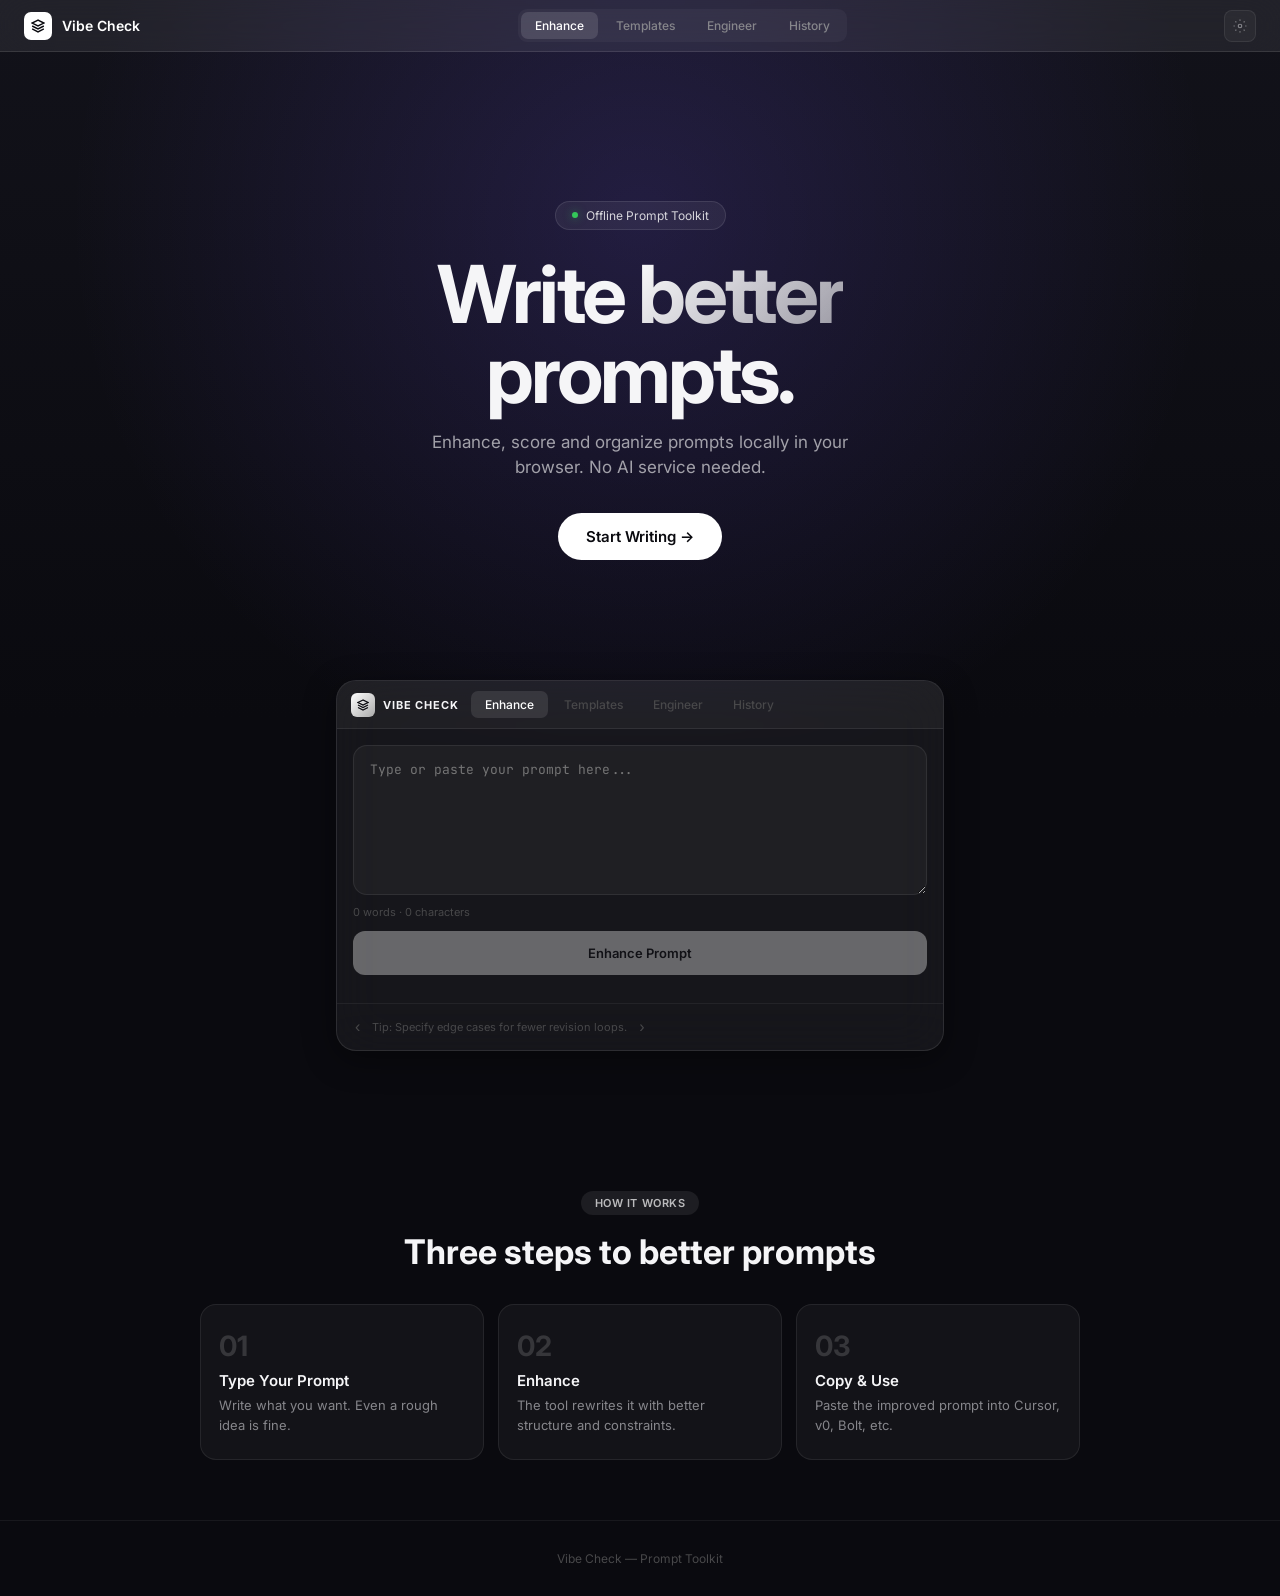
==== commit 317a0d30: "Update print statement from 'Hello' to 'Goodbye'" ====
--- a/index.html
+++ b/index.html
@@ -1,1324 +1,1616 @@
 <!DOCTYPE html>
 <html lang="en">
 <head>
-  <meta charset="UTF-8" />
-  <meta name="viewport" content="width=device-width, initial-scale=1.0" />
-  <title>Vibe Check</title>
-
-  <style>
-    :root {
-      --bg: #0e1014;
-      --card: #171a20;
-      --card2: #1d2128;
-      --text: #f4f5f7;
-      --muted: #9aa1aa;
-      --dim: #69707a;
-      --line: #2b3038;
-      --white: #fff;
-      --good: #43d17f;
-      --bad: #ff6a6a;
-      --warn: #e6bd55;
-      --radius: 14px;
-    }
-
-    * {
-      box-sizing: border-box;
-    }
-
-    body {
-      margin: 0;
-      background: var(--bg);
-      color: var(--text);
-      font-family: Arial, Helvetica, sans-serif;
-      line-height: 1.5;
-    }
-
-    button,
-    textarea,
-    input {
-      font: inherit;
-    }
-
-    button {
-      cursor: pointer;
-    }
-
-    .hide {
-      display: none !important;
-    }
-
-    .topbar {
-      position: sticky;
-      top: 0;
-      z-index: 10;
-      height: 60px;
-      padding: 0 24px;
-      display: flex;
-      align-items: center;
-      justify-content: space-between;
-      background: rgba(14, 16, 20, 0.94);
-      border-bottom: 1px solid var(--line);
-      backdrop-filter: blur(8px);
-    }
-
-    .logo {
-      display: flex;
-      align-items: center;
-      gap: 10px;
-      font-weight: 800;
-      letter-spacing: -0.02em;
-    }
-
-    .logo-box {
-      width: 32px;
-      height: 32px;
-      border-radius: 9px;
-      display: grid;
-      place-items: center;
-      color: #101010;
-      background: var(--white);
-    }
-
-    .nav {
-      display: flex;
-      gap: 6px;
-    }
-
-    .nav button,
-    .small-btn {
-      border: 1px solid transparent;
-      background: transparent;
-      color: var(--muted);
-      border-radius: 9px;
-      padding: 8px 11px;
-      font-size: 13px;
-    }
-
-    .nav button:hover,
-    .nav button.active,
-    .small-btn:hover {
-      color: var(--white);
-      background: var(--card2);
-      border-color: var(--line);
-    }
-
-    .hero {
-      text-align: center;
-      padding: 92px 18px 80px;
-      background:
-        radial-gradient(circle at top, #252b35 0, transparent 38%),
-        linear-gradient(#11141a, #0e1014);
-      border-bottom: 1px solid var(--line);
-    }
-
-    .pill {
-      display: inline-flex;
-      align-items: center;
-      gap: 6px;
-      border: 1px solid var(--line);
-      color: var(--muted);
-      border-radius: 999px;
-      padding: 5px 11px;
-      font-size: 12px;
-      text-transform: uppercase;
-      letter-spacing: 0.08em;
-    }
-
-    .hero h1 {
-      margin: 18px 0 14px;
-      font-size: clamp(45px, 8vw, 78px);
-      line-height: 0.95;
-      letter-spacing: -0.06em;
-    }
-
-    .hero h1 span {
-      color: #8f98a5;
-    }
-
-    .hero p {
-      max-width: 560px;
-      margin: 0 auto 26px;
-      color: var(--muted);
-    }
-
-    .main-btn {
-      border: 0;
-      background: var(--white);
-      color: #111;
-      border-radius: 10px;
-      padding: 12px 18px;
-      font-weight: 800;
-    }
-
-    .main-btn:disabled {
-      opacity: 0.45;
-      cursor: not-allowed;
-    }
-
-    .main-btn:not(:disabled):hover {
-      background: #e2e5e9;
-    }
-
-    .wrap {
-      width: min(920px, calc(100% - 24px));
-      margin: -34px auto 72px;
-    }
-
-    .tool {
-      border: 1px solid var(--line);
-      border-radius: var(--radius);
-      background: var(--card);
-      overflow: hidden;
-      box-shadow: 0 20px 70px rgba(0, 0, 0, 0.24);
-    }
-
-    .tool-head {
-      display: flex;
-      align-items: center;
-      gap: 12px;
-      padding: 12px 14px;
-      background: #13161c;
-      border-bottom: 1px solid var(--line);
-    }
-
-    .tool-title {
-      font-size: 12px;
-      font-weight: 800;
-      letter-spacing: 0.08em;
-      color: var(--muted);
-      white-space: nowrap;
-    }
-
-    .tabs {
-      display: flex;
-      gap: 4px;
-      overflow-x: auto;
-    }
-
-    .tabs button {
-      border: 0;
-      background: transparent;
-      color: var(--dim);
-      padding: 7px 11px;
-      border-radius: 8px;
-      font-size: 12px;
-      white-space: nowrap;
-    }
-
-    .tabs button:hover,
-    .tabs button.active {
-      color: var(--white);
-      background: #262b34;
-    }
-
-    .screen {
-      display: none;
-      padding: 18px;
-    }
-
-    .screen.active {
-      display: block;
-    }
-
-    textarea,
-    input[type="search"] {
-      width: 100%;
-      border: 1px solid var(--line);
-      background: #101319;
-      color: var(--text);
-      border-radius: 11px;
-      outline: none;
-    }
-
-    textarea {
-      min-height: 160px;
-      resize: vertical;
-      padding: 13px;
-      line-height: 1.6;
-    }
-
-    input[type="search"] {
-      padding: 10px 12px;
-      margin-bottom: 12px;
-    }
-
-    textarea:focus,
-    input[type="search"]:focus {
-      border-color: #58606c;
-    }
-
-    .meta {
-      display: flex;
-      justify-content: space-between;
-      gap: 10px;
-      margin-top: 7px;
-      color: var(--dim);
-      font-size: 12px;
-    }
-
-    .buttons {
-      display: flex;
-      gap: 8px;
-      margin: 13px 0;
-      flex-wrap: wrap;
-    }
-
-    .buttons .main-btn {
-      flex: 1;
-      min-width: 180px;
-    }
-
-    .ghost {
-      border: 1px solid var(--line);
-      background: #181c22;
-      color: var(--muted);
-      border-radius: 10px;
-      padding: 9px 12px;
-    }
-
-    .ghost:hover {
-      color: var(--white);
-      background: #20252d;
-    }
-
-    .note {
-      margin-bottom: 10px;
-      padding: 9px 11px;
-      border: 1px solid var(--line);
-      border-radius: 10px;
-      background: #11141a;
-      color: var(--muted);
-      font-size: 12px;
-    }
-
-    .note strong {
-      color: var(--white);
-    }
-
-    .box {
-      border: 1px solid var(--line);
-      background: #12151b;
-      border-radius: 12px;
-      padding: 14px;
-      margin-top: 12px;
-    }
-
-    .box h3 {
-      margin: 0 0 10px;
-      font-size: 12px;
-      color: var(--muted);
-      text-transform: uppercase;
-      letter-spacing: 0.07em;
-    }
-
-    pre {
-      margin: 0;
-      color: #edf0f4;
-      white-space: pre-wrap;
-      word-break: break-word;
-      font-family: Consolas, Menlo, monospace;
-      font-size: 12px;
-      line-height: 1.6;
-    }
-
-    .box-head {
-      display: flex;
-      justify-content: space-between;
-      align-items: center;
-      gap: 10px;
-      margin-bottom: 8px;
-    }
-
-    .box-head h3 {
-      margin: 0;
-    }
-
-    .copy-btn {
-      border: 1px solid var(--line);
-      background: #1a1e25;
-      color: var(--muted);
-      border-radius: 8px;
-      padding: 5px 9px;
-      font-size: 12px;
-    }
-
-    .copy-btn:hover {
-      color: var(--white);
-    }
-
-    .score-row {
-      display: grid;
-      grid-template-columns: 95px 1fr 40px;
-      align-items: center;
-      gap: 9px;
-      margin: 8px 0;
-      font-size: 12px;
-      color: var(--muted);
-    }
-
-    .bar {
-      height: 6px;
-      background: #2a3039;
-      border-radius: 999px;
-      overflow: hidden;
-    }
-
-    .fill {
-      height: 100%;
-      width: 0;
-      background: #f2f4f6;
-      border-radius: inherit;
-    }
-
-    .big-score {
-      font-size: 36px;
-      font-weight: 800;
-      letter-spacing: -0.04em;
-    }
-
-    .grid {
-      display: grid;
-      grid-template-columns: repeat(2, 1fr);
-      gap: 10px;
-    }
-
-    .template {
-      border: 1px solid var(--line);
-      background: #12151b;
-      border-radius: 11px;
-      padding: 13px;
-      cursor: pointer;
-    }
-
-    .template:hover {
-      border-color: #505966;
-      transform: translateY(-1px);
-    }
-
-    .template strong {
-      display: block;
-      font-size: 14px;
-      margin-bottom: 5px;
-    }
-
-    .template p {
-      margin: 0;
-      color: var(--muted);
-      font-size: 12px;
-    }
-
-    .tagline {
-      display: inline-block;
-      margin-top: 9px;
-      color: var(--dim);
-      font-size: 11px;
-    }
-
-    .chips {
-      display: flex;
-      gap: 6px;
-      overflow-x: auto;
-      margin-bottom: 12px;
-    }
-
-    .chip {
-      border: 1px solid var(--line);
-      color: var(--muted);
-      background: transparent;
-      border-radius: 999px;
-      padding: 6px 11px;
-      font-size: 12px;
-      white-space: nowrap;
-    }
-
-    .chip.active,
-    .chip:hover {
-      background: #252a32;
-      color: var(--white);
-    }
-
-    .check {
-      display: flex;
-      align-items: center;
-      gap: 9px;
-      padding: 8px;
-      border-radius: 9px;
-      margin-bottom: 6px;
-      font-size: 13px;
-      background: #15191f;
-    }
-
-    .check.good {
-      background: rgba(67, 209, 127, 0.07);
-    }
-
-    .check.bad {
-      background: rgba(255, 106, 106, 0.055);
-    }
-
-    .dot {
-      width: 19px;
-      height: 19px;
-      border-radius: 50%;
-      display: grid;
-      place-items: center;
-      background: #272d36;
-      font-size: 11px;
-    }
-
-    .good .dot {
-      color: var(--good);
-    }
-
-    .bad .dot {
-      color: var(--bad);
-    }
-
-    .hint {
-      margin-left: auto;
-      color: var(--dim);
-      font-size: 11px;
-    }
-
-    .saved-item {
-      display: flex;
-      align-items: center;
-      gap: 9px;
-      border: 1px solid var(--line);
-      background: #12151b;
-      border-radius: 11px;
-      padding: 10px;
-      margin-bottom: 8px;
-    }
-
-    .saved-text {
-      flex: 1;
-      min-width: 0;
-      color: var(--muted);
-      font-size: 12px;
-      white-space: nowrap;
-      overflow: hidden;
-      text-overflow: ellipsis;
-    }
-
-    .badge {
-      display: inline-block;
-      background: #242a33;
-      color: var(--muted);
-      border-radius: 999px;
-      padding: 3px 8px;
-      font-size: 11px;
-    }
-
-    .empty {
-      text-align: center;
-      color: var(--dim);
-      padding: 26px 10px;
-      font-size: 13px;
-    }
-
-    .info-section {
-      border-top: 1px solid var(--line);
-      padding: 64px 20px;
-      text-align: center;
-    }
-
-    .info-section h2 {
-      margin: 13px 0 30px;
-      font-size: 31px;
-      letter-spacing: -0.04em;
-    }
-
-    .info-section h2 span {
-      color: var(--dim);
-    }
-
-    .steps {
-      width: min(850px, 100%);
-      margin: auto;
-      display: grid;
-      grid-template-columns: repeat(3, 1fr);
-      gap: 10px;
-      text-align: left;
-    }
-
-    .step {
-      border: 1px solid var(--line);
-      background: #11141a;
-      border-radius: 12px;
-      padding: 17px;
-    }
-
-    .step b {
-      color: var(--dim);
-      font-size: 20px;
-    }
-
-    .step h3 {
-      margin: 10px 0 4px;
-      font-size: 14px;
-    }
-
-    .step p {
-      margin: 0;
-      color: var(--muted);
-      font-size: 12px;
-    }
-
-    .toast {
-      position: fixed;
-      right: 18px;
-      bottom: 18px;
-      z-index: 99;
-      background: #252a32;
-      color: var(--text);
-      border: 1px solid #39414c;
-      border-radius: 10px;
-      padding: 10px 13px;
-      font-size: 13px;
-      opacity: 0;
-      pointer-events: none;
-      transform: translateY(8px);
-      transition: 0.2s;
-    }
-
-    .toast.show {
-      opacity: 1;
-      transform: translateY(0);
-    }
-
-    @media (max-width: 720px) {
-      .topbar {
-        padding: 0 14px;
-      }
-
-      .nav {
-        display: none;
-      }
-
-      .wrap {
-        width: calc(100% - 18px);
-      }
-
-      .tool-head {
-        align-items: flex-start;
-        flex-direction: column;
-      }
-
-      .tabs {
-        width: 100%;
-      }
-
-      .screen {
-        padding: 13px;
-      }
-
-      .grid,
-      .steps {
-        grid-template-columns: 1fr;
-      }
-
-      .hero {
-        padding-top: 72px;
-      }
-    }
-  </style>
+<meta charset="UTF-8">
+<meta name="viewport" content="width=device-width, initial-scale=1.0">
+<title>Vibe Check — Prompt Toolkit</title>
+<link rel="preconnect" href="https://fonts.googleapis.com">
+<link rel="preconnect" href="https://fonts.gstatic.com" crossorigin>
+<link href="https://fonts.googleapis.com/css2?family=Inter:wght@400;500;600;700&family=JetBrains+Mono:wght@400;500&display=swap" rel="stylesheet">
+<style>
+:root {
+  --bg: #0a0a0f;
+  --text: #f5f5f7;
+  --text-dim: #86868b;
+  --text-muted: #48484a;
+}
+
+* { margin: 0; padding: 0; box-sizing: border-box; }
+
+body {
+  background: var(--bg);
+  color: var(--text);
+  font-family: 'Inter', system-ui, sans-serif;
+  min-height: 100vh;
+  -webkit-font-smoothing: antialiased;
+}
+
+/* NAV */
+.nav {
+  position: fixed;
+  top: 0; left: 0; right: 0;
+  z-index: 100;
+  height: 52px;
+  display: flex;
+  align-items: center;
+  justify-content: space-between;
+  padding: 0 24px;
+  background: rgba(255,255,255,0.07);
+  backdrop-filter: blur(20px);
+  border-bottom: 1px solid rgba(255,255,255,0.1);
+  transition: 0.3s;
+}
+
+.nav.scrolled {
+  background: rgba(10,10,15,0.92);
+}
+
+.nav-brand {
+  display: flex;
+  align-items: center;
+  gap: 10px;
+  color: #fff;
+  text-decoration: none;
+  font-weight: 600;
+  font-size: 14px;
+}
+
+.nav-icon {
+  width: 28px;
+  height: 28px;
+  background: #fff;
+  border-radius: 7px;
+  display: flex;
+  align-items: center;
+  justify-content: center;
+}
+
+.nav-icon svg {
+  width: 14px;
+  height: 14px;
+}
+
+.nav-links {
+  display: flex;
+  gap: 4px;
+  background: rgba(255,255,255,0.04);
+  padding: 3px;
+  border-radius: 9px;
+}
+
+.nav-link {
+  padding: 6px 14px;
+  border: none;
+  background: transparent;
+  color: var(--text-dim);
+  font-size: 12px;
+  font-weight: 500;
+  border-radius: 7px;
+  cursor: pointer;
+  font-family: inherit;
+}
+
+.nav-link.active,
+.nav-link:hover {
+  background: rgba(255,255,255,0.12);
+  color: #fff;
+}
+
+.nav-icon-btn {
+  width: 32px;
+  height: 32px;
+  border-radius: 8px;
+  background: rgba(255,255,255,0.04);
+  border: 1px solid rgba(255,255,255,0.08);
+  color: var(--text-dim);
+  display: flex;
+  align-items: center;
+  justify-content: center;
+  cursor: pointer;
+}
+
+/* HERO */
+.hero {
+  min-height: 80vh;
+  display: flex;
+  align-items: center;
+  justify-content: center;
+  text-align: center;
+  padding: 120px 24px 80px;
+  background: radial-gradient(circle at 50% 30%, rgba(120,90,255,0.18), transparent 70%),
+              linear-gradient(180deg, #12121a, #0a0a0f);
+}
+
+.hero-pill {
+  display: inline-flex;
+  align-items: center;
+  gap: 8px;
+  padding: 6px 16px;
+  border-radius: 999px;
+  background: rgba(255,255,255,0.06);
+  border: 1px solid rgba(255,255,255,0.1);
+  font-size: 12px;
+  margin-bottom: 24px;
+  color: rgba(255,255,255,0.8);
+}
+
+.dot {
+  width: 6px;
+  height: 6px;
+  background: #34c759;
+  border-radius: 50%;
+  box-shadow: 0 0 8px rgba(52,199,89,0.5);
+}
+
+.hero h1 {
+  font-size: clamp(42px, 8vw, 80px);
+  font-weight: 700;
+  line-height: 1;
+  letter-spacing: -0.04em;
+  margin-bottom: 16px;
+}
+
+.hero h1 em {
+  font-style: normal;
+  background: linear-gradient(135deg, #fff, rgba(255,255,255,0.55));
+  -webkit-background-clip: text;
+  -webkit-text-fill-color: transparent;
+}
+
+.hero p {
+  font-size: 17px;
+  color: rgba(255,255,255,0.6);
+  max-width: 460px;
+  margin: 0 auto 32px;
+  line-height: 1.5;
+}
+
+.hero-btn {
+  display: inline-flex;
+  align-items: center;
+  gap: 8px;
+  padding: 14px 28px;
+  background: #fff;
+  color: #0a0a0f;
+  border-radius: 999px;
+  font-weight: 600;
+  font-size: 15px;
+  text-decoration: none;
+  transition: transform 0.2s;
+}
+
+.hero-btn:hover {
+  transform: scale(1.03);
+}
+
+/* APP */
+.app-wrap {
+  max-width: 640px;
+  margin: -40px auto 80px;
+  padding: 0 16px;
+  position: relative;
+  z-index: 10;
+}
+
+.glass {
+  background: rgba(255,255,255,0.05);
+  backdrop-filter: blur(24px);
+  border: 1px solid rgba(255,255,255,0.1);
+  border-radius: 20px;
+  overflow: hidden;
+  box-shadow: 0 8px 32px rgba(0,0,0,0.4);
+}
+
+.app-top {
+  display: flex;
+  align-items: center;
+  height: 48px;
+  padding: 0 14px;
+  background: rgba(255,255,255,0.04);
+  border-bottom: 1px solid rgba(255,255,255,0.08);
+  gap: 12px;
+}
+
+.app-logo {
+  display: flex;
+  align-items: center;
+  gap: 8px;
+  font-size: 11px;
+  font-weight: 700;
+  letter-spacing: 0.08em;
+}
+
+.logo-ic {
+  width: 24px;
+  height: 24px;
+  background: linear-gradient(135deg, #fff, #aaa);
+  border-radius: 6px;
+  display: flex;
+  align-items: center;
+  justify-content: center;
+}
+
+.app-tabs {
+  display: flex;
+  gap: 2px;
+  flex: 1;
+  overflow-x: auto;
+}
+
+.tab-btn {
+  padding: 6px 14px;
+  border: none;
+  background: transparent;
+  color: var(--text-muted);
+  font-size: 12px;
+  font-weight: 500;
+  border-radius: 7px;
+  cursor: pointer;
+  white-space: nowrap;
+  font-family: inherit;
+}
+
+.tab-btn.active {
+  background: rgba(255,255,255,0.1);
+  color: #fff;
+}
+
+#tab-content {
+  padding: 16px;
+}
+
+.tab-panel {
+  display: none;
+}
+
+.tab-panel.active {
+  display: block;
+}
+
+/* INPUT */
+.textarea-wrap {
+  margin-bottom: 12px;
+}
+
+#prompt-input,
+#engineer-input {
+  width: 100%;
+  padding: 14px 16px;
+  background: rgba(255,255,255,0.04);
+  border: 1px solid rgba(255,255,255,0.08);
+  border-radius: 14px;
+  color: #fff;
+  font-family: 'JetBrains Mono', monospace;
+  font-size: 13px;
+  line-height: 1.6;
+  resize: vertical;
+  outline: none;
+}
+
+#prompt-input {
+  height: 150px;
+}
+
+#engineer-input {
+  height: 90px;
+}
+
+#prompt-input:focus,
+#engineer-input:focus {
+  border-color: rgba(255,255,255,0.25);
+}
+
+.input-meta {
+  display: flex;
+  justify-content: space-between;
+  margin-top: 6px;
+  font-size: 11px;
+  color: var(--text-muted);
+}
+
+/* BUTTONS */
+.action-row {
+  display: flex;
+  gap: 8px;
+  margin-bottom: 12px;
+}
+
+.btn-enhance {
+  flex: 1;
+  height: 44px;
+  background: #fff;
+  color: #0a0a0f;
+  border: none;
+  border-radius: 12px;
+  font-weight: 600;
+  font-size: 13px;
+  cursor: pointer;
+  display: flex;
+  align-items: center;
+  justify-content: center;
+  gap: 8px;
+  font-family: inherit;
+}
+
+.btn-enhance:disabled {
+  opacity: 0.35;
+  cursor: not-allowed;
+}
+
+.btn-enhance.loading .btn-label {
+  display: none;
+}
+
+.btn-spinner {
+  width: 16px;
+  height: 16px;
+  border: 2px solid rgba(0,0,0,0.15);
+  border-top-color: #000;
+  border-radius: 50%;
+  animation: spin 0.6s linear infinite;
+  display: none;
+}
+
+.btn-enhance.loading .btn-spinner {
+  display: block;
+}
+
+@keyframes spin {
+  to { transform: rotate(360deg); }
+}
+
+.btn-outline {
+  padding: 6px 14px;
+  background: transparent;
+  border: 1px solid rgba(255,255,255,0.12);
+  border-radius: 8px;
+  color: var(--text-dim);
+  font-size: 12px;
+  cursor: pointer;
+  font-family: inherit;
+}
+
+.btn-outline:hover {
+  border-color: rgba(255,255,255,0.25);
+  color: #fff;
+}
+
+.btn-outline.btn-sm {
+  font-size: 11px;
+  padding: 4px 10px;
+}
+
+.btn-outline.btn-red {
+  border-color: rgba(255,69,58,0.3);
+  color: #ff453a;
+}
+
+.hidden {
+  display: none !important;
+}
+
+/* SCORE */
+.score-box {
+  background: rgba(255,255,255,0.04);
+  border: 1px solid rgba(255,255,255,0.08);
+  border-radius: 16px;
+  padding: 18px;
+  margin-bottom: 12px;
+}
+
+.score-num {
+  font-size: 42px;
+  font-weight: 700;
+}
+
+.score-lbl {
+  font-size: 15px;
+  font-weight: 600;
+  margin: 8px 0 12px;
+}
+
+.score-bar {
+  display: flex;
+  align-items: center;
+  gap: 8px;
+  margin-bottom: 6px;
+  font-size: 11px;
+}
+
+.score-bar-l {
+  width: 90px;
+  color: var(--text-dim);
+}
+
+.score-bar-t {
+  flex: 1;
+  height: 4px;
+  background: rgba(255,255,255,0.06);
+  border-radius: 3px;
+  overflow: hidden;
+}
+
+.score-bar-f {
+  height: 100%;
+  background: #fff;
+  width: 0;
+  transition: width 0.5s ease;
+  border-radius: 3px;
+}
+
+/* ENHANCED */
+.enhanced-box {
+  background: rgba(255,255,255,0.04);
+  border: 1px solid rgba(255,255,255,0.08);
+  border-left: 2px solid #fff;
+  border-radius: 16px;
+  margin-bottom: 12px;
+  overflow: hidden;
+}
+
+.enh-hdr {
+  display: flex;
+  justify-content: space-between;
+  align-items: center;
+  padding: 12px 14px 4px;
+  font-size: 11px;
+  font-weight: 600;
+  text-transform: uppercase;
+  letter-spacing: 0.05em;
+  color: rgba(255,255,255,0.7);
+}
+
+.enh-txt {
+  padding: 10px 14px;
+  font-family: 'JetBrains Mono', monospace;
+  font-size: 12px;
+  line-height: 1.6;
+  white-space: pre-wrap;
+  max-height: 260px;
+  overflow-y: auto;
+}
+
+.imp-list {
+  padding: 0 14px 12px;
+}
+
+.imp-i {
+  font-size: 11px;
+  color: var(--text-dim);
+  padding: 2px 0;
+  display: flex;
+  align-items: center;
+  gap: 6px;
+}
+
+.imp-i::before {
+  content: '';
+  width: 4px;
+  height: 4px;
+  background: #34c759;
+  border-radius: 50%;
+}
+
+/* BEFORE / AFTER */
+.ba-cols {
+  display: flex;
+  gap: 8px;
+  margin-bottom: 8px;
+}
+
+.ba-col {
+  flex: 1;
+  background: rgba(255,255,255,0.04);
+  border: 1px solid rgba(255,255,255,0.08);
+  border-radius: 12px;
+  overflow: hidden;
+}
+
+.ba-hdr {
+  display: flex;
+  justify-content: space-between;
+  padding: 8px 10px;
+  border-bottom: 1px solid rgba(255,255,255,0.05);
+  font-size: 10px;
+  font-weight: 600;
+  text-transform: uppercase;
+}
+
+.ba-before { color: #ff453a; }
+.ba-after { color: #34c759; }
+
+.ba-txt {
+  padding: 10px;
+  font-family: 'JetBrains Mono', monospace;
+  font-size: 11px;
+  line-height: 1.5;
+  max-height: 140px;
+  overflow-y: auto;
+  white-space: pre-wrap;
+}
+
+/* TEMPLATES */
+.template-categories {
+  display: flex;
+  gap: 4px;
+  margin-bottom: 10px;
+  overflow-x: auto;
+}
+
+.template-cat-btn {
+  padding: 5px 12px;
+  border: 1px solid rgba(255,255,255,0.1);
+  border-radius: 999px;
+  background: transparent;
+  color: var(--text-muted);
+  font-size: 11px;
+  cursor: pointer;
+  white-space: nowrap;
+  font-family: inherit;
+}
+
+.template-cat-btn.active {
+  background: rgba(255,255,255,0.1);
+  color: #fff;
+}
+
+.search-wrap {
+  margin-bottom: 10px;
+}
+
+#template-search {
+  width: 100%;
+  padding: 8px 12px;
+  background: rgba(255,255,255,0.04);
+  border: 1px solid rgba(255,255,255,0.08);
+  border-radius: 10px;
+  color: #fff;
+  font-size: 12px;
+  outline: none;
+}
+
+.templates-grid {
+  display: grid;
+  grid-template-columns: 1fr 1fr;
+  gap: 8px;
+}
+
+.template-card {
+  background: rgba(255,255,255,0.04);
+  border: 1px solid rgba(255,255,255,0.08);
+  border-radius: 12px;
+  padding: 14px;
+  cursor: pointer;
+  transition: 0.2s;
+}
+
+.template-card:hover {
+  border-color: rgba(255,255,255,0.2);
+  transform: translateY(-2px);
+}
+
+.tmpl-nm {
+  font-size: 13px;
+  font-weight: 600;
+  margin-bottom: 4px;
+}
+
+.tmpl-pv {
+  font-size: 11px;
+  color: var(--text-muted);
+  display: -webkit-box;
+  -webkit-line-clamp: 2;
+  -webkit-box-orient: vertical;
+  overflow: hidden;
+}
+
+.tmpl-tg {
+  display: inline-block;
+  font-size: 9px;
+  font-weight: 600;
+  background: rgba(255,255,255,0.06);
+  padding: 2px 6px;
+  border-radius: 4px;
+  margin-top: 6px;
+  color: var(--text-dim);
+}
+
+/* ENGINEER */
+.eng-sec {
+  background: rgba(255,255,255,0.03);
+  border: 1px solid rgba(255,255,255,0.06);
+  border-radius: 14px;
+  padding: 14px;
+  margin-bottom: 14px;
+}
+
+.sec-hdr {
+  display: flex;
+  justify-content: space-between;
+  align-items: center;
+  margin-bottom: 10px;
+}
+
+.sec-lbl {
+  font-size: 11px;
+  font-weight: 600;
+  text-transform: uppercase;
+  letter-spacing: 0.05em;
+  color: rgba(255,255,255,0.7);
+}
+
+.chk-i {
+  display: flex;
+  align-items: center;
+  gap: 8px;
+  padding: 6px 10px;
+  border-radius: 8px;
+  font-size: 12px;
+  margin-bottom: 4px;
+}
+
+.chk-i.pass { background: rgba(52,199,89,0.06); }
+.chk-i.fail { background: rgba(255,69,58,0.06); }
+
+.chk-ic {
+  width: 18px;
+  height: 18px;
+  border-radius: 50%;
+  display: flex;
+  align-items: center;
+  justify-content: center;
+  font-size: 10px;
+  font-weight: 700;
+}
+
+.chk-i.pass .chk-ic {
+  background: rgba(52,199,89,0.15);
+  color: #34c759;
+}
+
+.chk-i.fail .chk-ic {
+  background: rgba(255,69,58,0.15);
+  color: #ff453a;
+}
+
+.tech-grid {
+  display: grid;
+  grid-template-columns: 1fr 1fr;
+  gap: 6px;
+}
+
+.tech-card {
+  display: flex;
+  gap: 8px;
+  padding: 10px;
+  background: rgba(255,255,255,0.04);
+  border: 1px solid rgba(255,255,255,0.08);
+  border-radius: 10px;
+  cursor: pointer;
+  position: relative;
+}
+
+.tech-card.sel {
+  border-color: rgba(255,255,255,0.3);
+  background: rgba(255,255,255,0.08);
+}
+
+.tech-card input {
+  position: absolute;
+  opacity: 0;
+}
+
+.tech-chk {
+  width: 14px;
+  height: 14px;
+  border: 1.5px solid rgba(255,255,255,0.25);
+  border-radius: 4px;
+  margin-top: 2px;
+  flex-shrink: 0;
+}
+
+.tech-card.sel .tech-chk {
+  background: #fff;
+  border-color: #fff;
+}
+
+.tech-nm {
+  font-size: 12px;
+  font-weight: 600;
+}
+
+.tech-ds {
+  font-size: 10px;
+  color: var(--text-muted);
+}
+
+/* HISTORY */
+.history-item {
+  display: flex;
+  align-items: center;
+  gap: 10px;
+  padding: 10px 14px;
+  background: rgba(255,255,255,0.04);
+  border: 1px solid rgba(255,255,255,0.06);
+  border-radius: 12px;
+  margin-bottom: 6px;
+  cursor: pointer;
+}
+
+.history-item:hover {
+  border-color: rgba(255,255,255,0.15);
+}
+
+.history-item-text {
+  flex: 1;
+  font-size: 12px;
+  color: var(--text-dim);
+  white-space: nowrap;
+  overflow: hidden;
+  text-overflow: ellipsis;
+}
+
+.history-item-score {
+  font-size: 11px;
+  font-weight: 600;
+}
+
+.empty-state {
+  text-align: center;
+  padding: 24px;
+  color: var(--text-muted);
+  font-size: 12px;
+}
+
+/* TIPS */
+.tips-bar {
+  display: flex;
+  align-items: center;
+  gap: 8px;
+  padding: 10px 14px;
+  border-top: 1px solid rgba(255,255,255,0.06);
+  font-size: 11px;
+  color: var(--text-muted);
+}
+
+.tips-arr {
+  background: none;
+  border: none;
+  color: var(--text-muted);
+  cursor: pointer;
+  padding: 4px;
+  font-size: 16px;
+}
+
+/* MODAL */
+.modal {
+  position: fixed;
+  inset: 0;
+  z-index: 200;
+  display: flex;
+  align-items: center;
+  justify-content: center;
+}
+
+.modal.hidden {
+  display: none !important;
+}
+
+.modal-bg {
+  position: absolute;
+  inset: 0;
+  background: rgba(0,0,0,0.6);
+  backdrop-filter: blur(8px);
+}
+
+.modal-box {
+  position: relative;
+  width: 90%;
+  max-width: 400px;
+  background: rgba(16,16,24,0.95);
+  border: 1px solid rgba(255,255,255,0.1);
+  border-radius: 18px;
+  padding: 20px;
+}
+
+.modal-top {
+  display: flex;
+  justify-content: space-between;
+  align-items: center;
+  margin-bottom: 18px;
+  font-weight: 700;
+}
+
+.modal-top button {
+  background: none;
+  border: none;
+  color: var(--text-muted);
+  font-size: 20px;
+  cursor: pointer;
+}
+
+.set-row {
+  display: flex;
+  justify-content: space-between;
+  align-items: center;
+  padding: 8px 0;
+  font-size: 13px;
+}
+
+.tog {
+  position: relative;
+  width: 38px;
+  height: 22px;
+}
+
+.tog input {
+  opacity: 0;
+  width: 0;
+  height: 0;
+}
+
+.tog-sl {
+  position: absolute;
+  inset: 0;
+  background: rgba(255,255,255,0.12);
+  border-radius: 22px;
+  transition: 0.2s;
+}
+
+.tog-sl::before {
+  content: '';
+  position: absolute;
+  width: 16px;
+  height: 16px;
+  left: 3px;
+  bottom: 3px;
+  background: #fff;
+  border-radius: 50%;
+  transition: 0.2s;
+}
+
+input:checked + .tog-sl {
+  background: #34c759;
+}
+
+input:checked + .tog-sl::before {
+  transform: translateX(16px);
+}
+
+/* HOW */
+.how {
+  padding: 60px 24px;
+  text-align: center;
+}
+
+.sec-tag {
+  display: inline-block;
+  padding: 5px 14px;
+  border-radius: 999px;
+  background: rgba(255,255,255,0.08);
+  font-size: 11px;
+  font-weight: 600;
+  letter-spacing: 0.05em;
+  text-transform: uppercase;
+  margin-bottom: 16px;
+  color: rgba(255,255,255,0.7);
+}
+
+.how h2 {
+  font-size: clamp(26px, 4vw, 34px);
+  font-weight: 700;
+  margin-bottom: 32px;
+}
+
+.steps {
+  display: grid;
+  grid-template-columns: repeat(3, 1fr);
+  gap: 14px;
+  max-width: 880px;
+  margin: 0 auto;
+}
+
+.step {
+  background: rgba(255,255,255,0.04);
+  border: 1px solid rgba(255,255,255,0.08);
+  border-radius: 16px;
+  padding: 24px 18px;
+  text-align: left;
+}
+
+.step-n {
+  font-size: 28px;
+  font-weight: 700;
+  color: rgba(255,255,255,0.15);
+  margin-bottom: 8px;
+}
+
+.step-t {
+  font-size: 15px;
+  font-weight: 600;
+  margin-bottom: 6px;
+}
+
+.step-d {
+  font-size: 13px;
+  color: var(--text-dim);
+  line-height: 1.5;
+}
+
+footer {
+  text-align: center;
+  padding: 30px;
+  font-size: 12px;
+  color: var(--text-muted);
+  border-top: 1px solid rgba(255,255,255,0.06);
+}
+
+/* TOAST */
+#toast-container {
+  position: fixed;
+  top: 64px;
+  right: 20px;
+  z-index: 300;
+  display: flex;
+  flex-direction: column;
+  gap: 8px;
+}
+
+.toast {
+  padding: 10px 16px;
+  background: rgba(16,16,24,0.95);
+  border: 1px solid rgba(255,255,255,0.12);
+  border-radius: 10px;
+  font-size: 12px;
+  box-shadow: 0 8px 24px rgba(0,0,0,0.4);
+  animation: toastIn 0.25s ease;
+}
+
+@keyframes toastIn {
+  from { opacity: 0; transform: translateY(-8px); }
+  to { opacity: 1; transform: none; }
+}
+
+/* RESPONSIVE */
+@media (max-width: 768px) {
+  .nav-links { display: none; }
+  .steps { grid-template-columns: 1fr; }
+  .templates-grid { grid-template-columns: 1fr; }
+  .tech-grid { grid-template-columns: 1fr; }
+  .ba-cols { flex-direction: column; }
+}
+</style>
 </head>
-
 <body>
-  <header class="topbar">
-    <div class="logo">
-      <span class="logo-box">V</span>
-      <span>Vibe Check</span>
+
+<!-- NAV -->
+<nav class="nav" id="mainNav">
+  <a href="#" class="nav-brand">
+    <div class="nav-icon">
+      <svg viewBox="0 0 24 24" fill="none" stroke="#0a0a0f" stroke-width="2.5">
+        <path d="M12 2L2 7l10 5 10-5-10-5z"/>
+        <path d="M2 17l10 5 10-5"/>
+        <path d="M2 12l10 5 10-5"/>
+      </svg>
     </div>
-
-    <nav class="nav">
-      <button class="active" data-go="writer">Writer</button>
-      <button data-go="bank">Prompt Bank</button>
-      <button data-go="audit">Audit</button>
-      <button data-go="saved">Saved</button>
-    </nav>
-
-    <button class="small-btn" id="jumpToTool">Open tool</button>
-  </header>
-
-  <section class="hero">
-    <span class="pill">Local prompt helper</span>
-    <h1>Write beter<br><span>prompts.</span></h1>
-    <p>
-      A small browser tool for cleaning up coding prompts, checking missing details,
-      and saving useful versions locally.
-    </p>
-    <button class="main-btn" id="startWriting">Start writing</button>
-  </section>
-
-  <main class="wrap" id="tool">
-    <section class="tool">
-      <div class="tool-head">
-        <div class="tool-title">VIBE CHECK</div>
-
-        <div class="tabs">
-          <button class="active" data-go="writer">Writer</button>
-          <button data-go="bank">Prompt Bank</button>
-          <button data-go="audit">Audit</button>
-          <button data-go="saved">Saved</button>
+    Vibe Check
+  </a>
+
+  <div class="nav-links">
+    <button class="nav-link active" data-tab="enhance">Enhance</button>
+    <button class="nav-link" data-tab="templates">Templates</button>
+    <button class="nav-link" data-tab="engineer">Engineer</button>
+    <button class="nav-link" data-tab="history">History</button>
+  </div>
+
+  <button class="nav-icon-btn" id="settings-btn" title="Settings">
+    <svg width="14" height="14" viewBox="0 0 24 24" fill="none" stroke="currentColor" stroke-width="2">
+      <circle cx="12" cy="12" r="3"/>
+      <path d="M12 1v2M12 21v2M4.22 4.22l1.42 1.42M18.36 18.36l1.42 1.42M1 12h2M21 12h2M4.22 19.78l1.42-1.42M18.36 5.64l1.42-1.42"/>
+    </svg>
+  </button>
+</nav>
+
+<!-- HERO -->
+<section class="hero">
+  <div class="hero-content">
+    <div class="hero-pill">
+      <span class="dot"></span>
+      Offline Prompt Toolkit
+    </div>
+    <h1>Write <em>better</em><br>prompts.</h1>
+    <p>Enhance, score and organize prompts locally in your browser. No AI service needed.</p>
+    <a href="#app" class="hero-btn">Start Writing →</a>
+  </div>
+</section>
+
+<!-- MAIN APP -->
+<section id="app" class="app-wrap">
+  <div class="glass">
+
+    <div class="app-top">
+      <div class="app-logo">
+        <div class="logo-ic">
+          <svg width="12" height="12" viewBox="0 0 24 24" fill="none" stroke="#0a0a0f" stroke-width="2.5">
+            <path d="M12 2L2 7l10 5 10-5-10-5z"/>
+            <path d="M2 17l10 5 10-5"/>
+            <path d="M2 12l10 5 10-5"/>
+          </svg>
+        </div>
+        <span>VIBE CHECK</span>
+      </div>
+
+      <div class="app-tabs">
+        <button class="tab-btn active" data-tab="enhance">Enhance</button>
+        <button class="tab-btn" data-tab="templates">Templates</button>
+        <button class="tab-btn" data-tab="engineer">Engineer</button>
+        <button class="tab-btn" data-tab="history">History</button>
+      </div>
+    </div>
+
+    <div id="tab-content">
+
+      <!-- ENHANCE TAB -->
+      <div class="tab-panel active" id="panel-enhance">
+        <div class="textarea-wrap">
+          <textarea id="prompt-input" placeholder="Type or paste your prompt here..."></textarea>
+          <div class="input-meta">
+            <span id="word-count">0 words · 0 characters</span>
+          </div>
+        </div>
+
+        <div class="action-row">
+          <button class="btn-enhance" id="btn-enhance" disabled>
+            <span class="btn-label">Enhance Prompt</span>
+            <span class="btn-spinner"></span>
+          </button>
+        </div>
+
+        <div id="score-display" class="score-box hidden">
+          <div class="score-num" id="score-number">0</div>
+          <div class="score-lbl" id="score-label">Prompt Quality</div>
+          <div id="score-bars"></div>
+        </div>
+
+        <div id="enhanced-area" class="enhanced-box hidden">
+          <div class="enh-hdr">
+            <span>✓ Enhanced</span>
+            <button class="btn-outline btn-sm" id="btn-copy-enhanced">Copy</button>
+          </div>
+          <pre class="enh-txt" id="enhanced-text"></pre>
+          <div class="imp-list" id="improvements-list"></div>
+        </div>
+
+        <div id="before-after" class="hidden">
+          <div class="ba-cols">
+            <div class="ba-col">
+              <div class="ba-hdr"><span class="ba-before">Before</span></div>
+              <pre class="ba-txt" id="before-text"></pre>
+            </div>
+            <div class="ba-col">
+              <div class="ba-hdr"><span class="ba-after">After</span></div>
+              <pre class="ba-txt" id="after-text"></pre>
+            </div>
+          </div>
         </div>
       </div>
 
-      <section class="screen active" id="writer">
-        <div class="note hide" id="stackNote">
-          Stack note: <strong id="stackName"></strong> —
-          <span id="stackTip"></span>
+      <!-- TEMPLATES TAB -->
+      <div class="tab-panel" id="panel-templates">
+        <div class="template-categories">
+          <button class="template-cat-btn active" data-category="ui-components">UI Components</button>
+          <button class="template-cat-btn" data-category="full-apps">Full Apps</button>
+          <button class="template-cat-btn" data-category="fixes">Fixes</button>
+          <button class="template-cat-btn" data-category="api-backend">API</button>
+          <button class="template-cat-btn" data-category="code-prompts">Code</button>
         </div>
 
-        <textarea id="promptText" maxlength="5000" placeholder="Paste your rough coding prompt here..."></textarea>
-
-        <div class="meta">
-          <span id="textCount">0 words · 0 characters</span>
-          <span id="difficulty"></span>
+        <div class="search-wrap">
+          <input type="text" id="template-search" placeholder="Search templates...">
         </div>
 
-        <div class="buttons">
-          <button class="main-btn" id="cleanBtn" disabled>Improve prompt</button>
-          <button class="ghost" id="saveRawBtn">Save draft</button>
-          <button class="ghost" id="clearBtn">Clear</button>
+        <div class="templates-grid" id="templates-grid"></div>
+      </div>
+
+      <!-- ENGINEER TAB -->
+      <div class="tab-panel" id="panel-engineer">
+        <div class="eng-sec">
+          <div class="sec-hdr">
+            <span class="sec-lbl">Source Prompt</span>
+            <button class="btn-outline btn-sm" id="btn-use-last">Use Last Enhanced</button>
+          </div>
+          <textarea id="engineer-input" placeholder="Paste your prompt here..."></textarea>
         </div>
 
-        <div class="box hide" id="scoreBox">
-          <div class="box-head">
-            <h3>Prompt score</h3>
-            <span><strong class="big-score" id="scoreNum">0</strong>/100</span>
+        <div class="eng-sec">
+          <div class="sec-hdr">
+            <span class="sec-lbl">Quality Checklist</span>
+            <span id="checklist-score">0/6</span>
           </div>
-          <div id="scoreLines"></div>
-          <p id="scoreComment" style="color: var(--muted); font-size: 12px; margin-bottom: 0;"></p>
+          <div id="checklist-grid"></div>
         </div>
 
-        <div class="box hide" id="outputBox">
-          <div class="box-head">
-            <h3>Improved version</h3>
-            <button class="copy-btn" id="copyOutput">Copy</button>
+        <div class="eng-sec">
+          <div class="sec-hdr">
+            <span class="sec-lbl">Apply Techniques</span>
+            <button class="btn-outline btn-sm" id="btn-apply">Apply Selected</button>
           </div>
-          <pre id="outputText"></pre>
+          <div class="tech-grid" id="techniques-grid"></div>
         </div>
-      </section>
-
-      <section class="screen" id="bank">
-        <div class="chips" id="bankFilters"></div>
-        <input type="search" id="bankSearch" placeholder="Search starter prompts..." />
-        <div class="grid" id="bankGrid"></div>
-      </section>
-
-      <section class="screen" id="audit">
-        <textarea id="auditText" placeholder="Paste a prompt here to check what is missing..."></textarea>
-
-        <div class="meta">
-          <span id="auditCount">0 words · 0 characters</span>
-          <span id="auditScore">0/6 checks</span>
+      </div>
+
+      <!-- HISTORY TAB -->
+      <div class="tab-panel" id="panel-history">
+        <div id="history-list">
+          <div class="empty-state">No prompts yet. Enhance one to start building history.</div>
         </div>
-
-        <div class="box">
-          <div class="box-head">
-            <h3>Checklist</h3>
-            <button class="copy-btn" id="sendToWriter">Send to writer</button>
-          </div>
-          <div id="checks"></div>
-        </div>
-
-        <div class="box">
-          <div class="box-head">
-            <h3>Quick rewrite</h3>
-            <button class="copy-btn" id="makeTighter">Generate</button>
-          </div>
-          <pre id="tightText">Nothing generated yet.</pre>
-        </div>
-      </section>
-
-      <section class="screen" id="saved">
-        <input type="search" id="savedSearch" placeholder="Search saved prompts..." />
-        <div id="savedList"></div>
-
-        <div class="buttons">
-          <button class="ghost" id="exportBtn">Export JSON</button>
-          <button class="ghost" id="wipeBtn">Clear saved</button>
-        </div>
-      </section>
-    </section>
-  </main>
-
-  <section class="info-section">
-    <span class="pill">How I use it</span>
-    <h2>Small workflow, <span>better result</span></h2>
-
-    <div class="steps">
-      <article class="step">
-        <b>01</b>
-        <h3>Write messy first</h3>
-        <p>Drop in the rough version instead of overthinking the first sentence.</p>
-      </article>
-
-      <article class="step">
-        <b>02</b>
-        <h3>Check the gaps</h3>
-        <p>Look for missing context, constraints, format, and edge cases.</p>
-      </article>
-
-      <article class="step">
-        <b>03</b>
-        <h3>Save the good one</h3>
-        <p>Keep useful prompts in local storage so they are easy to reuse.</p>
-      </article>
+        <button class="btn-outline btn-red" id="btn-clear-history" style="margin-top:12px">Clear All History</button>
+      </div>
+
     </div>
-  </section>
-
-  <footer style="padding: 30px; text-align: center; color: var(--dim); font-size: 12px; border-top: 1px solid var(--line);">
-    Vibe Check — browser-only prompt toolkit
-  </footer>
-
-  <div class="toast" id="toast"></div>
-
-  <script>
-    const $ = (selector, root = document) => root.querySelector(selector);
-    const $$ = (selector, root = document) => Array.from(root.querySelectorAll(selector));
-
-    const starterPrompts = [
-      {
-        title: "Mobile nav",
-        type: "UI",
-        text: "Build a responsive navigation bar with a desktop layout, a mobile menu, keyboard support, and clear active states."
-      },
-      {
-        title: "Landing page",
-        type: "UI",
-        text: "Create a landing page with a hero, feature cards, a pricing or CTA section, and a responsive layout."
-      },
-      {
-        title: "Bug fix",
-        type: "Debug",
-        text: "Find the cause of this bug, explain the issue briefly, then return the corrected code with the smallest safe change."
-      },
-      {
-        title: "Code review",
-        type: "Debug",
-        text: "Review this code for bugs, accessibility issues, repeated logic, and confusing names. Suggest practical improvements."
-      },
-      {
-        title: "CRUD API",
-        type: "Backend",
-        text: "Create CRUD API routes with validation, useful error responses, pagination, and correct HTTP status codes."
-      },
-      {
-        title: "Auth flow",
-        type: "Backend",
-        text: "Add authentication with sign up, login, logout, protected routes, loading states, and clear error messages."
-      },
-      {
-        title: "Dashboard",
-        type: "App",
-        text: "Build a dashboard with summary cards, filters, a table, empty states, and a layout that works on mobile."
-      },
-      {
-        title: "Local storage app",
-        type: "App",
-        text: "Build a small app that saves data to local storage, supports editing and deleting, and handles empty states."
-      }
-    ];
-
-    const stackHints = [
-      {
-        name: "React",
-        words: ["react", "jsx", "component", "hooks"],
-        tip: "Use small functional components and keep state close to where it is used."
-      },
-      {
-        name: "Next.js",
-        words: ["next.js", "nextjs", "app router"],
-        tip: "Mention routes, server/client components, and where each file should live."
-      },
-      {
-        name: "Tailwind CSS",
-        words: ["tailwind", "utility classes"],
-        tip: "Ask for readable class names and responsive breakpoints."
-      },
-      {
-        name: "Firebase",
-        words: ["firebase", "firestore"],
-        tip: "Include auth state, loading state, rules, and permission errors."
-      },
-      {
-        name: "Python",
-        words: ["python", "django", "flask"],
-        tip: "Ask for clear functions, simple error handling, and basic tests."
-      }
-    ];
-
-    const auditRules = [
-      {
-        label: "Clear action",
-        hint: "Start with build, fix, create, refactor, or review.",
-        pass: text => /\b(build|fix|create|make|refactor|review|debug|design)\b/i.test(text)
-      },
-      {
-        label: "Project context",
-        hint: "Say what the feature belongs to.",
-        pass: text => text.trim().length > 80
-      },
-      {
-        label: "Requirements",
-        hint: "List what must be included.",
-        pass: text => /\b(must|should|include|needs|require|with)\b/i.test(text)
-      },
-      {
-        label: "Boundaries",
-        hint: "Mention what to avoid or keep unchanged.",
-        pass: text => /\b(avoid|without|do not|only|keep|limit)\b/i.test(text)
-      },
-      {
-        label: "Output format",
-        hint: "Say what the answer should return.",
-        pass: text => /\b(return|output|provide|format|code|json|files?)\b/i.test(text)
-      },
-      {
-        label: "Edge cases",
-        hint: "Mention errors, empty states, validation, or responsive behavior.",
-        pass: text => /\b(error|empty|loading|validation|edge|responsive|mobile|test)\b/i.test(text)
-      }
-    ];
-
-    let saved = load("vibe_check_saved", []);
-    let currentFilter = "All";
-    let lastCleanPrompt = "";
-
-    function load(key, fallback) {
-      try {
-        const value = JSON.parse(localStorage.getItem(key));
-        return value ?? fallback;
-      } catch {
-        return fallback;
-      }
+
+    <div class="tips-bar">
+      <button class="tips-arr" id="tip-prev">‹</button>
+      <span id="tip-text">Tip: Specify edge cases for fewer revision loops.</span>
+      <button class="tips-arr" id="tip-next">›</button>
+    </div>
+  </div>
+</section>
+
+<!-- SETTINGS MODAL -->
+<div id="settings-modal" class="modal hidden">
+  <div class="modal-bg" id="settings-backdrop"></div>
+  <div class="modal-box">
+    <div class="modal-top">
+      <span>Settings</span>
+      <button id="settings-close">×</button>
+    </div>
+    <div class="set-row">
+      <span>Show Before / After</span>
+      <label class="tog">
+        <input type="checkbox" id="setting-before-after" checked>
+        <span class="tog-sl"></span>
+      </label>
+    </div>
+    <div style="margin-top:20px;display:flex;gap:8px">
+      <button class="btn-outline" id="btn-export">Export Data</button>
+      <button class="btn-outline btn-red" id="btn-reset">Reset All</button>
+    </div>
+  </div>
+</div>
+
+<!-- HOW IT WORKS -->
+<section class="how">
+  <div class="sec-tag">How It Works</div>
+  <h2>Three steps to better prompts</h2>
+  <div class="steps">
+    <div class="step">
+      <div class="step-n">01</div>
+      <div class="step-t">Type Your Prompt</div>
+      <div class="step-d">Write what you want. Even a rough idea is fine.</div>
+    </div>
+    <div class="step">
+      <div class="step-n">02</div>
+      <div class="step-t">Enhance</div>
+      <div class="step-d">The tool rewrites it with better structure and constraints.</div>
+    </div>
+    <div class="step">
+      <div class="step-n">03</div>
+      <div class="step-t">Copy & Use</div>
+      <div class="step-d">Paste the improved prompt into Cursor, v0, Bolt, etc.</div>
+    </div>
+  </div>
+</section>
+
+<footer>Vibe Check — Prompt Toolkit</footer>
+
+<div id="toast-container"></div>
+
+<script>
+// ====================== DATA ======================
+const TEMPLATES = [
+  { name: "Responsive Navbar", category: "ui-components", tag: "UI", text: "Build a responsive navigation bar with mobile hamburger menu, smooth active state transitions, accessible ARIA attributes, and dynamic scroll blur." },
+  { name: "Modern Landing Page", category: "ui-components", tag: "UI", text: "Create a high-converting modern landing page with a glassmorphic hero section, feature grid cards, interactive pricing toggle, and animated footer." },
+  { name: "Analytics Dashboard", category: "full-apps", tag: "APP", text: "Build an interactive SaaS analytics dashboard with collapsible sidebar, summary statistics cards, real-time filtering, data table, and light/dark theme toggle." },
+  { name: "Task Manager App", category: "full-apps", tag: "APP", text: "Create a complete task management application featuring drag-and-drop Kanban columns, category tagging, search filter, local storage persistence, and task analytics." },
+  { name: "Fix Mobile Layout Bug", category: "fixes", tag: "FIX", text: "Diagnose and fix mobile viewport overflow issues, unclickable button elements, and broken flex wrap layouts across screens smaller than 640px without affecting desktop styles." },
+  { name: "Debug Runtime Exception", category: "fixes", tag: "FIX", text: "Examine the provided code, identify the root cause of the silent state mutation or null pointer exception, implement proper defensive checks, and return clean working code." },
+  { name: "REST API CRUD Endpoints", category: "api-backend", tag: "API", text: "Build production-ready REST API CRUD endpoints with request body validation, pagination, structured error responses, and proper HTTP status code handling." },
+  { name: "Firebase Firestore Integration", category: "api-backend", tag: "API", text: "Integrate Firebase v9 SDK for real-time Firestore database queries, optimistic UI updates, error catching, and secure authentication state management." },
+  { name: "Senior Code Architect", category: "code-prompts", tag: "AI", text: "Act as a Senior Software Engineer. Refactor the code for optimal computational performance, strict type safety, modular architecture, and maximum code readability." },
+  { name: "Code Reviewer & Auditor", category: "code-prompts", tag: "AI", text: "Audit the codebase for potential security vulnerabilities, memory leaks, performance bottlenecks, and compliance with accessibility (WCAG 2.1) standards." }
+];
+
+const TIPS = [
+  "Tip: Specify edge cases (empty states, offline) for fewer revision loops.",
+  "Tip: State the role, task, inputs, constraints and expected output clearly.",
+  "Tip: Use negative constraints ('Do NOT use external libraries') to avoid bloat.",
+  "Tip: Remove filler words and keep instructions direct.",
+  "Tip: Include test scenarios so the AI generates unit tests automatically."
+];
+
+const ENGINEER_CHECKS = [
+  { name: "Clear Action Verb", test: t => /build|create|make|develop|design|fix|refactor|debug|write|generate/i.test(t), hint: "Add a clear action verb" },
+  { name: "Context Length", test: t => t.length >= 60, hint: "Add more context (at least 60 characters)" },
+  { name: "Explicit Constraints", test: t => /must|should|without|only|limit|avoid|never|don't/i.test(t), hint: "Add constraints or boundaries" },
+  { name: "Output Format", test: t => /return|output|provide|format|json|code|html|css/i.test(t), hint: "Specify desired output structure" },
+  { name: "Edge Cases", test: t => /test|working|responsive|validation|error|empty|loading/i.test(t), hint: "Mention error handling or edge cases" },
+  { name: "Detailed Scope", test: t => t.length >= 120, hint: "Provide more detail for better results" }
+];
+
+const TECHNIQUES = [
+  { id: "role", name: "Expert Persona", desc: "Assign principal engineer role" },
+  { id: "context", name: "Project Context", desc: "Add architecture background" },
+  { id: "constraints", name: "Strict Constraints", desc: "Define clear boundaries" },
+  { id: "output", name: "Output Schema", desc: "Demand complete runnable code" },
+  { id: "testing", name: "Validation Suite", desc: "Require unit test cases" },
+  { id: "examples", name: "Step-by-step", desc: "Ask for reasoning breakdown" }
+];
+
+// ====================== STATE ======================
+let state = {
+  history: JSON.parse(localStorage.getItem("vibe_history") || "[]"),
+  settings: JSON.parse(localStorage.getItem("vibe_settings") || '{"beforeAfter":true}'),
+  lastEnhanced: "",
+  tipIndex: 0
+};
+
+// ====================== INIT ======================
+document.addEventListener("DOMContentLoaded", () => {
+  // Tabs
+  document.querySelectorAll(".nav-link, .tab-btn").forEach(btn => {
+    btn.addEventListener("click", () => switchTab(btn.dataset.tab));
+  });
+
+  // Scroll effect on nav
+  window.addEventListener("scroll", () => {
+    document.getElementById("mainNav").classList.toggle("scrolled", window.scrollY > 40);
+  });
+
+  // Prompt input
+  const input = document.getElementById("prompt-input");
+  input.addEventListener("input", () => {
+    updateCounter(input.value, document.getElementById("word-count"));
+    document.getElementById("btn-enhance").disabled = !input.value.trim();
+  });
+
+  document.getElementById("btn-enhance").addEventListener("click", performEnhance);
+  document.getElementById("btn-copy-enhanced").addEventListener("click", () => {
+    copyText(document.getElementById("enhanced-text").textContent);
+  });
+
+  // Templates
+  document.querySelectorAll(".template-cat-btn").forEach(btn => {
+    btn.addEventListener("click", () => {
+      document.querySelectorAll(".template-cat-btn").forEach(b => b.classList.remove("active"));
+      btn.classList.add("active");
+      renderTemplates();
+    });
+  });
+  document.getElementById("template-search").addEventListener("input", renderTemplates);
+
+  // Engineer
+  document.getElementById("engineer-input").addEventListener("input", renderChecklist);
+  document.getElementById("btn-use-last").addEventListener("click", () => {
+    const src = state.lastEnhanced || document.getElementById("prompt-input").value;
+    if (!src.trim()) return showToast("Enhance a prompt first");
+    document.getElementById("engineer-input").value = src;
+    renderChecklist();
+    showToast("Loaded into Engineer");
+  });
+  document.getElementById("btn-apply").addEventListener("click", applyTechniques);
+
+  // History
+  document.getElementById("btn-clear-history").addEventListener("click", () => {
+    if (confirm("Clear all history?")) {
+      state.history = [];
+      localStorage.removeItem("vibe_history");
+      renderHistory();
+      showToast("History cleared");
     }
-
-    function store() {
-      localStorage.setItem("vibe_check_saved", JSON.stringify(saved));
+  });
+
+  // Settings
+  document.getElementById("settings-btn").addEventListener("click", () => {
+    document.getElementById("settings-modal").classList.remove("hidden");
+  });
+  document.getElementById("settings-close").addEventListener("click", closeSettings);
+  document.getElementById("settings-backdrop").addEventListener("click", closeSettings);
+
+  document.getElementById("btn-export").addEventListener("click", () => {
+    const data = "data:text/json;charset=utf-8," + encodeURIComponent(JSON.stringify(state, null, 2));
+    const a = document.createElement("a");
+    a.href = data;
+    a.download = "vibe_check_backup.json";
+    a.click();
+    showToast("Exported!");
+  });
+
+  document.getElementById("btn-reset").addEventListener("click", () => {
+    if (confirm("Reset everything?")) {
+      localStorage.clear();
+      location.reload();
     }
-
-    function showToast(message) {
-      const toast = $("#toast");
-      toast.textContent = message;
-      toast.classList.add("show");
-
-      clearTimeout(showToast.timer);
-      showToast.timer = setTimeout(() => {
-        toast.classList.remove("show");
-      }, 1600);
+  });
+
+  // Tips
+  document.getElementById("tip-prev").addEventListener("click", () => {
+    state.tipIndex = (state.tipIndex - 1 + TIPS.length) % TIPS.length;
+    document.getElementById("tip-text").textContent = TIPS[state.tipIndex];
+  });
+  document.getElementById("tip-next").addEventListener("click", () => {
+    state.tipIndex = (state.tipIndex + 1) % TIPS.length;
+    document.getElementById("tip-text").textContent = TIPS[state.tipIndex];
+  });
+
+  // First render
+  renderTemplates();
+  renderChecklist();
+  renderTechniques();
+  renderHistory();
+});
+
+// ====================== CORE FUNCTIONS ======================
+function switchTab(name) {
+  document.querySelectorAll(".nav-link, .tab-btn").forEach(el => {
+    el.classList.toggle("active", el.dataset.tab === name);
+  });
+  document.querySelectorAll(".tab-panel").forEach(p => {
+    p.classList.toggle("active", p.id === "panel-" + name);
+  });
+}
+
+function updateCounter(text, el) {
+  const words = text.trim() ? text.trim().split(/\s+/).length : 0;
+  el.textContent = words + " words · " + text.length + " characters";
+}
+
+function performEnhance() {
+  const input = document.getElementById("prompt-input");
+  const raw = input.value.trim();
+  if (!raw) return;
+
+  const btn = document.getElementById("btn-enhance");
+  btn.classList.add("loading");
+  btn.disabled = true;
+
+  setTimeout(() => {
+    btn.classList.remove("loading");
+    btn.disabled = false;
+
+    // Build enhanced prompt based on what the user actually wrote
+    const enhanced = buildEnhancedPrompt(raw);
+
+    state.lastEnhanced = enhanced;
+    document.getElementById("enhanced-text").textContent = enhanced;
+
+    document.getElementById("improvements-list").innerHTML = `
+      <div class="imp-i">Kept your original request as the main goal</div>
+      <div class="imp-i">Added clear role and structure</div>
+      <div class="imp-i">Added practical requirements and edge cases</div>
+      <div class="imp-i">Specified clean output format</div>
+    `;
+    document.getElementById("enhanced-area").classList.remove("hidden");
+
+    calculateScore(raw);
+
+    if (state.settings.beforeAfter !== false) {
+      document.getElementById("before-text").textContent = raw;
+      document.getElementById("after-text").textContent = enhanced;
+      document.getElementById("before-after").classList.remove("hidden");
     }
 
-    function escapeHtml(value) {
-      return String(value).replace(/[&<>"']/g, char => {
-        return {
-          "&": "&amp;",
-          "<": "&lt;",
-          ">": "&gt;",
-          '"': "&quot;",
-          "'": "&#039;"
-        }[char];
-      });
-    }
-
-    function setScreen(name) {
-      $$("[data-go]").forEach(button => {
-        button.classList.toggle("active", button.dataset.go === name);
-      });
-
-      $$(".screen").forEach(screen => {
-        screen.classList.toggle("active", screen.id === name);
-      });
-    }
-
-    function countText(text) {
-      const clean = text.trim();
-      const words = clean ? clean.split(/\s+/).length : 0;
-      return `${words} words · ${text.length} characters`;
-    }
-
-    function findStack(text) {
-      const lower = text.toLowerCase();
-
-      return stackHints.find(stack => {
-        return stack.words.some(word => lower.includes(word));
-      });
-    }
-
-    function updateWriter() {
-      const text = $("#promptText").value;
-      $("#textCount").textContent = countText(text);
-      $("#cleanBtn").disabled = !text.trim();
-
-      const size = text.trim().length;
-      $("#difficulty").textContent = size < 1
-        ? ""
-        : size < 90
-          ? "Short"
-          : size < 280
-            ? "Medium"
-            : "Detailed";
-
-      const stack = findStack(text);
-      const note = $("#stackNote");
-
-      if (!stack || !text.trim()) {
-        note.classList.add("hide");
-        return;
-      }
-
-      $("#stackName").textContent = stack.name;
-      $("#stackTip").textContent = stack.tip;
-      note.classList.remove("hide");
-    }
-
-    function promptScore(text) {
-      const values = {
-        Clarity: /\b(build|fix|create|make|refactor|review|debug|design)\b/i.test(text) ? 20 : 8,
-        Context: Math.min(20, Math.max(6, Math.floor(text.length / 9))),
-        Requirements: /\b(must|should|include|needs|require|with)\b/i.test(text) ? 20 : 7,
-        Limits: /\b(avoid|without|do not|only|keep|limit)\b/i.test(text) ? 20 : 8,
-        Edges: /\b(error|empty|loading|validation|edge|responsive|mobile|test)\b/i.test(text) ? 20 : 6
-      };
-
-      const total = Object.values(values).reduce((sum, num) => sum + num, 0);
-
-      return {
-        total: Math.min(100, total),
-        values
-      };
-    }
-
-    function renderScore(text) {
-      const score = promptScore(text);
-
-      $("#scoreNum").textContent = score.total;
-
-      $("#scoreLines").innerHTML = Object.entries(score.values).map(([name, value]) => {
-        return `
-          <div class="score-row">
-            <span>${name}</span>
-            <div class="bar">
-              <div class="fill" style="width: ${value * 5}%"></div>
-            </div>
-            <span>${value}/20</span>
-          </div>
-        `;
-      }).join("");
-
-      $("#scoreComment").textContent = score.total >= 80
-        ? "Strong prompt. It gives enough direction to produce a useful answer."
-        : score.total >= 60
-          ? "Good start. Add more boundaries or edge cases if the task is important."
-          : "This is still vague. Add context, exact requirements, and expected output.";
-
-      $("#scoreBox").classList.remove("hide");
-
-      return score.total;
-    }
-
-    function improvePrompt() {
-      const raw = $("#promptText").value.trim();
-
-      if (!raw) return;
-
-      const stack = findStack(raw);
-
-      const cleaned = [
-        "TASK",
-        raw,
-        "",
-        "CONTEXT",
-        "- Treat this as part of a real project, not just a visual mockup.",
-        "- Keep the solution simple enough to maintain.",
-        "",
-        "REQUIREMENTS",
-        "- Build the complete working feature.",
-        "- Make the layout responsive for desktop and mobile.",
-        "- Include useful loading, empty, and error states where they apply.",
-        "- Avoid unnecessary dependencies unless they clearly help.",
-        stack ? `- ${stack.name}: ${stack.tip}` : "",
-        "",
-        "OUTPUT",
-        "- Return the code needed to implement the feature.",
-        "- Mention any files that need to be created or changed.",
-        "- Do not leave important behavior as placeholder comments."
-      ].filter(Boolean).join("\n");
-
-      lastCleanPrompt = cleaned;
-
-      $("#outputText").textContent = cleaned;
-      $("#outputBox").classList.remove("hide");
-
-      const score = renderScore(raw);
-      addSaved(raw, cleaned, score, false);
-
-      showToast("Prompt improved");
-    }
-
-    function addSaved(raw, cleaned, score, quiet) {
-      saved.unshift({
-        id: Date.now(),
-        raw,
-        cleaned,
-        score,
-        date: new Date().toLocaleDateString()
-      });
-
-      saved = saved.slice(0, 40);
-      store();
-      renderSaved();
-
-      if (!quiet) {
-        showToast("Saved to history");
-      }
-    }
-
-    async function copyText(text) {
-      try {
-        await navigator.clipboard.writeText(text);
-        showToast("Copied");
-      } catch {
-        showToast("Copy failed");
-      }
-    }
-
-    function renderFilters() {
-      const types = ["All", ...new Set(starterPrompts.map(item => item.type))];
-
-      $("#bankFilters").innerHTML = types.map(type => {
-        return `<button class="chip ${type === currentFilter ? "active" : ""}" data-filter="${type}">${type}</button>`;
-      }).join("");
-
-      $$("[data-filter]").forEach(button => {
-        button.addEventListener("click", () => {
-          currentFilter = button.dataset.filter;
-          renderFilters();
-          renderBank();
-        });
-      });
-    }
-
-    function renderBank() {
-      const search = $("#bankSearch").value.toLowerCase();
-
-      const list = starterPrompts.filter(item => {
-        const matchesFilter = currentFilter === "All" || item.type === currentFilter;
-        const matchesSearch = `${item.title} ${item.text}`.toLowerCase().includes(search);
-        return matchesFilter && matchesSearch;
-      });
-
-      if (!list.length) {
-        $("#bankGrid").innerHTML = `<div class="empty">No matching prompts found.</div>`;
-        return;
-      }
-
-      $("#bankGrid").innerHTML = list.map((item, index) => {
-        return `
-          <article class="template" data-template="${index}">
-            <strong>${escapeHtml(item.title)}</strong>
-            <p>${escapeHtml(item.text)}</p>
-            <span class="tagline">${escapeHtml(item.type)}</span>
-          </article>
-        `;
-      }).join("");
-
-      $$("[data-template]", $("#bankGrid")).forEach(card => {
-        card.addEventListener("click", () => {
-          const item = list[Number(card.dataset.template)];
-          $("#promptText").value = item.text;
-          updateWriter();
-          setScreen("writer");
-          $("#promptText").focus();
-          showToast("Template loaded");
-        });
-      });
-    }
-
-    function renderAudit() {
-      const text = $("#auditText").value;
-      let passed = 0;
-
-      $("#auditCount").textContent = countText(text);
-
-      $("#checks").innerHTML = auditRules.map(rule => {
-        const ok = rule.pass(text);
-
-        if (ok) passed++;
-
-        return `
-          <div class="check ${ok ? "good" : "bad"}">
-            <span class="dot">${ok ? "✓" : "!"}</span>
-            <span>${rule.label}</span>
-            ${ok ? "" : `<span class="hint">${rule.hint}</span>`}
-          </div>
-        `;
-      }).join("");
-
-      $("#auditScore").textContent = `${passed}/${auditRules.length} checks`;
-    }
-
-    function makeTighterPrompt() {
-      const text = $("#auditText").value.trim();
-
-      if (!text) {
-        showToast("Paste a prompt first");
-        return;
-      }
-
-      const tighter = [
-        "Please work on this task:",
-        text,
-        "",
-        "Before coding, check for missing assumptions.",
-        "Return the final code, explain file changes briefly, and include edge cases for errors, empty states, and mobile layout."
-      ].join("\n");
-
-      $("#tightText").textContent = tighter;
-      showToast("Rewrite generated");
-    }
-
-    function renderSaved() {
-      const query = $("#savedSearch").value.toLowerCase();
-
-      const list = saved.filter(item => {
-        return `${item.raw} ${item.cleaned}`.toLowerCase().includes(query);
-      });
-
-      if (!list.length) {
-        $("#savedList").innerHTML = `<div class="empty">Nothing saved yet.</div>`;
-        return;
-      }
-
-      $("#savedList").innerHTML = list.map(item => {
-        return `
-          <div class="saved-item">
-            <div class="saved-text" title="${escapeHtml(item.raw)}">
-              ${escapeHtml(item.raw)}
-            </div>
-            <span class="badge">${item.score || "-"} / 100</span>
-            <button class="copy-btn" data-copy-saved="${item.id}">Copy</button>
-            <button class="copy-btn" data-load-saved="${item.id}">Load</button>
-          </div>
-        `;
-      }).join("");
-
-      $$("[data-copy-saved]").forEach(button => {
-        button.addEventListener("click", () => {
-          const item = saved.find(entry => entry.id == button.dataset.copySaved);
-          if (item) copyText(item.cleaned || item.raw);
-        });
-      });
-
-      $$("[data-load-saved]").forEach(button => {
-        button.addEventListener("click", () => {
-          const item = saved.find(entry => entry.id == button.dataset.loadSaved);
-
-          if (!item) return;
-
-          $("#promptText").value = item.raw;
-          updateWriter();
-          setScreen("writer");
-          showToast("Loaded");
-        });
-      });
-    }
-
-    function exportSaved() {
-      const blob = new Blob(
-        [JSON.stringify(saved, null, 2)],
-        { type: "application/json" }
-      );
-
-      const link = document.createElement("a");
-      link.href = URL.createObjectURL(blob);
-      link.download = "vibe-check-prompts.json";
-      link.click();
-
-      URL.revokeObjectURL(link.href);
-      showToast("Exported");
-    }
-
-    $$("[data-go]").forEach(button => {
-      button.addEventListener("click", () => setScreen(button.dataset.go));
+    // Save to history
+    state.history.unshift({
+      id: Date.now(),
+      original: raw,
+      enhanced: enhanced,
+      score: document.getElementById("score-number").textContent
     });
-
-    $("#jumpToTool").addEventListener("click", () => {
-      $("#tool").scrollIntoView({ behavior: "smooth" });
+    if (state.history.length > 40) state.history.pop();
+    localStorage.setItem("vibe_history", JSON.stringify(state.history));
+    renderHistory();
+
+    showToast("Prompt enhanced successfully!");
+  }, 400);
+}
+
+// This function makes the enhanced prompt relevant to what the user typed
+function buildEnhancedPrompt(userText) {
+  let techNote = "";
+  if (/react|next|vue|angular/i.test(userText)) {
+    techNote = "- Prefer modern component-based architecture and clean hooks/composables.\n";
+  }
+  if (/tailwind|css|style/i.test(userText)) {
+    techNote += "- Use clean, maintainable styling (preferably utility-first if possible).\n";
+  }
+  if (/api|backend|server|firebase|node/i.test(userText)) {
+    techNote += "- Include proper error handling, validation and security best practices.\n";
+  }
+  if (/mobile|responsive|app/i.test(userText)) {
+    techNote += "- Make sure the result works well on both desktop and mobile.\n";
+  }
+
+  return `You are a skilled senior developer and product-minded engineer.
+
+GOAL
+${userText}
+
+REQUIREMENTS
+- Deliver a clean, production-ready solution.
+- Keep the code readable and well structured.
+- Handle edge cases properly (loading, empty, error states).
+${techNote}- Make it responsive and accessible where it makes sense.
+
+OUTPUT
+- Return complete, working code.
+- Do not leave placeholder comments or incomplete parts.
+- Organize the code clearly if multiple files are needed.`;
+}
+
+function calculateScore(text) {
+  let clarity = Math.min(25, Math.floor(text.length / 4));
+  let context = /build|create|make|develop|design|fix|write|generate|app|page|component/i.test(text) ? 20 : 8;
+  let constraints = /must|should|without|only|limit|avoid|never|don't|please/i.test(text) ? 20 : 6;
+  let format = /return|output|provide|format|json|code|html|css|js/i.test(text) ? 20 : 7;
+  let edge = /test|working|responsive|validation|error|empty|loading|mobile/i.test(text) ? 15 : 5;
+
+  const total = Math.min(100, clarity + context + constraints + format + edge);
+  document.getElementById("score-number").textContent = total;
+
+  let label = "Needs more detail";
+  if (total >= 80) label = "Excellent Prompt";
+  else if (total >= 60) label = "Good foundation";
+  else if (total >= 40) label = "Moderate — can be improved";
+
+  document.getElementById("score-label").textContent = label;
+
+  document.getElementById("score-bars").innerHTML = `
+    ${bar("Clarity", clarity, 25)}
+    ${bar("Context", context, 20)}
+    ${bar("Constraints", constraints, 20)}
+    ${bar("Format", format, 20)}
+    ${bar("Edge Cases", edge, 15)}
+  `;
+  document.getElementById("score-display").classList.remove("hidden");
+
+  setTimeout(() => {
+    document.querySelectorAll(".score-bar-f").forEach(el => {
+      el.style.width = el.dataset.w + "%";
     });
-
-    $("#startWriting").addEventListener("click", () => {
-      $("#tool").scrollIntoView({ behavior: "smooth" });
-      setTimeout(() => $("#promptText").focus(), 350);
-    });
-
-    $("#promptText").addEventListener("input", updateWriter);
-    $("#cleanBtn").addEventListener("click", improvePrompt);
-
-    $("#copyOutput").addEventListener("click", () => {
-      const text = $("#outputText").textContent.trim();
-      if (text) copyText(text);
-    });
-
-    $("#saveRawBtn").addEventListener("click", () => {
-      const raw = $("#promptText").value.trim();
-
-      if (!raw) {
-        showToast("Nothing to save");
-        return;
-      }
-
-      const score = promptScore(raw).total;
-      addSaved(raw, lastCleanPrompt || raw, score, false);
-    });
-
-    $("#clearBtn").addEventListener("click", () => {
-      $("#promptText").value = "";
-      updateWriter();
-      $("#scoreBox").classList.add("hide");
-      $("#outputBox").classList.add("hide");
-    });
-
-    $("#bankSearch").addEventListener("input", renderBank);
-
-    $("#auditText").addEventListener("input", renderAudit);
-
-    $("#sendToWriter").addEventListener("click", () => {
-      const text = $("#auditText").value.trim();
-
-      if (!text) {
-        showToast("Nothing to send");
-        return;
-      }
-
-      $("#promptText").value = text;
-      updateWriter();
-      setScreen("writer");
-    });
-
-    $("#makeTighter").addEventListener("click", makeTighterPrompt);
-
-    $("#savedSearch").addEventListener("input", renderSaved);
-
-    $("#exportBtn").addEventListener("click", exportSaved);
-
-    $("#wipeBtn").addEventListener("click", () => {
-      if (!confirm("Clear all saved prompts?")) return;
-
-      saved = [];
-      store();
-      renderSaved();
-      showToast("Saved prompts cleared");
-    });
-
-    renderFilters();
-    renderBank();
-    renderAudit();
-    renderSaved();
-    updateWriter();
-  </script>
+  }, 40);
+}
+
+function bar(label, val, max) {
+  const pct = Math.round((val / max) * 100);
+  return `<div class="score-bar">
+    <span class="score-bar-l">${label}</span>
+    <div class="score-bar-t"><div class="score-bar-f" data-w="${pct}"></div></div>
+    <span style="width:32px;text-align:right;font-size:10px;color:var(--text-muted)">${val}/${max}</span>
+  </div>`;
+}
+
+function renderTemplates() {
+  const cat = document.querySelector(".template-cat-btn.active").dataset.category;
+  const q = document.getElementById("template-search").value.toLowerCase();
+  const list = TEMPLATES.filter(t => t.category === cat && (t.name.toLowerCase().includes(q) || t.text.toLowerCase().includes(q)));
+
+  const grid = document.getElementById("templates-grid");
+  if (!list.length) {
+    grid.innerHTML = `<div class="empty-state" style="grid-column:1/-1">No templates found</div>`;
+    return;
+  }
+
+  grid.innerHTML = list.map(t => `
+    <div class="template-card" onclick="useTemplate(\`${t.text.replace(/`/g, "\\`")}\`)">
+      <div class="tmpl-nm">${t.name}</div>
+      <div class="tmpl-pv">${t.text}</div>
+      <span class="tmpl-tg">${t.tag}</span>
+    </div>
+  `).join("");
+}
+
+function useTemplate(text) {
+  document.getElementById("prompt-input").value = text;
+  document.getElementById("prompt-input").dispatchEvent(new Event("input"));
+  switchTab("enhance");
+  showToast("Template loaded");
+}
+
+function renderChecklist() {
+  const text = document.getElementById("engineer-input").value;
+  let passed = 0;
+  document.getElementById("checklist-grid").innerHTML = ENGINEER_CHECKS.map(c => {
+    const ok = c.test(text);
+    if (ok) passed++;
+    return `<div class="chk-i ${ok ? "pass" : "fail"}">
+      <div class="chk-ic">${ok ? "✓" : "!"}</div>
+      <span style="flex:1">${c.name}</span>
+      ${!ok ? `<span style="font-size:10px;color:rgba(255,255,255,0.45)">${c.hint}</span>` : ""}
+    </div>`;
+  }).join("");
+  document.getElementById("checklist-score").textContent = passed + "/6";
+}
+
+function renderTechniques() {
+  document.getElementById("techniques-grid").innerHTML = TECHNIQUES.map(t => `
+    <label class="tech-card" onclick="this.classList.toggle('sel')">
+      <input type="checkbox" value="${t.id}">
+      <div class="tech-chk"></div>
+      <div>
+        <div class="tech-nm">${t.name}</div>
+        <div class="tech-ds">${t.desc}</div>
+      </div>
+    </label>
+  `).join("");
+}
+
+function applyTechniques() {
+  const input = document.getElementById("engineer-input");
+  let text = input.value.trim();
+  if (!text) return showToast("Type a prompt first");
+
+  const selected = [...document.querySelectorAll("#techniques-grid .tech-card.sel input")];
+  if (!selected.length) return showToast("Select at least one technique");
+
+  let extra = "\n\n--- Extra specifications ---\n";
+  selected.forEach(b => {
+    if (b.value === "role") extra += "- Act as a Principal Software Engineer.\n";
+    if (b.value === "context") extra += "- This is for a production-ready product.\n";
+    if (b.value === "constraints") extra += "- Keep dependencies minimal and handle errors properly.\n";
+    if (b.value === "output") extra += "- Return complete, runnable code only.\n";
+    if (b.value === "testing") extra += "- Include basic unit tests for main edge cases.\n";
+    if (b.value === "examples") extra += "- Explain the approach step by step before the code.\n";
+  });
+
+  input.value = text + extra;
+  renderChecklist();
+  showToast("Techniques applied");
+}
+
+function renderHistory() {
+  const list = document.getElementById("history-list");
+  if (!state.history.length) {
+    list.innerHTML = `<div class="empty-state">No prompts yet. Enhance one to start building history.</div>`;
+    return;
+  }
+  list.innerHTML = state.history.map(item => `
+    <div class="history-item" onclick="loadHistory(${item.id})">
+      <div class="history-item-text">${item.original}</div>
+      <span class="history-item-score">${item.score}/100</span>
+    </div>
+  `).join("");
+}
+
+function loadHistory(id) {
+  const item = state.history.find(h => h.id === id);
+  if (!item) return;
+  document.getElementById("prompt-input").value = item.original;
+  document.getElementById("prompt-input").dispatchEvent(new Event("input"));
+  switchTab("enhance");
+  showToast("Loaded from history");
+}
+
+function closeSettings() {
+  document.getElementById("settings-modal").classList.add("hidden");
+}
+
+function copyText(text) {
+  navigator.clipboard.writeText(text).then(() => showToast("Copied!"));
+}
+
+function showToast(msg) {
+  const container = document.getElementById("toast-container");
+  const toast = document.createElement("div");
+  toast.className = "toast";
+  toast.textContent = msg;
+  container.appendChild(toast);
+  setTimeout(() => {
+    toast.style.opacity = "0";
+    toast.style.transition = "0.2s";
+    setTimeout(() => toast.remove(), 200);
+  }, 2200);
+}
+</script>
 </body>
 </html>
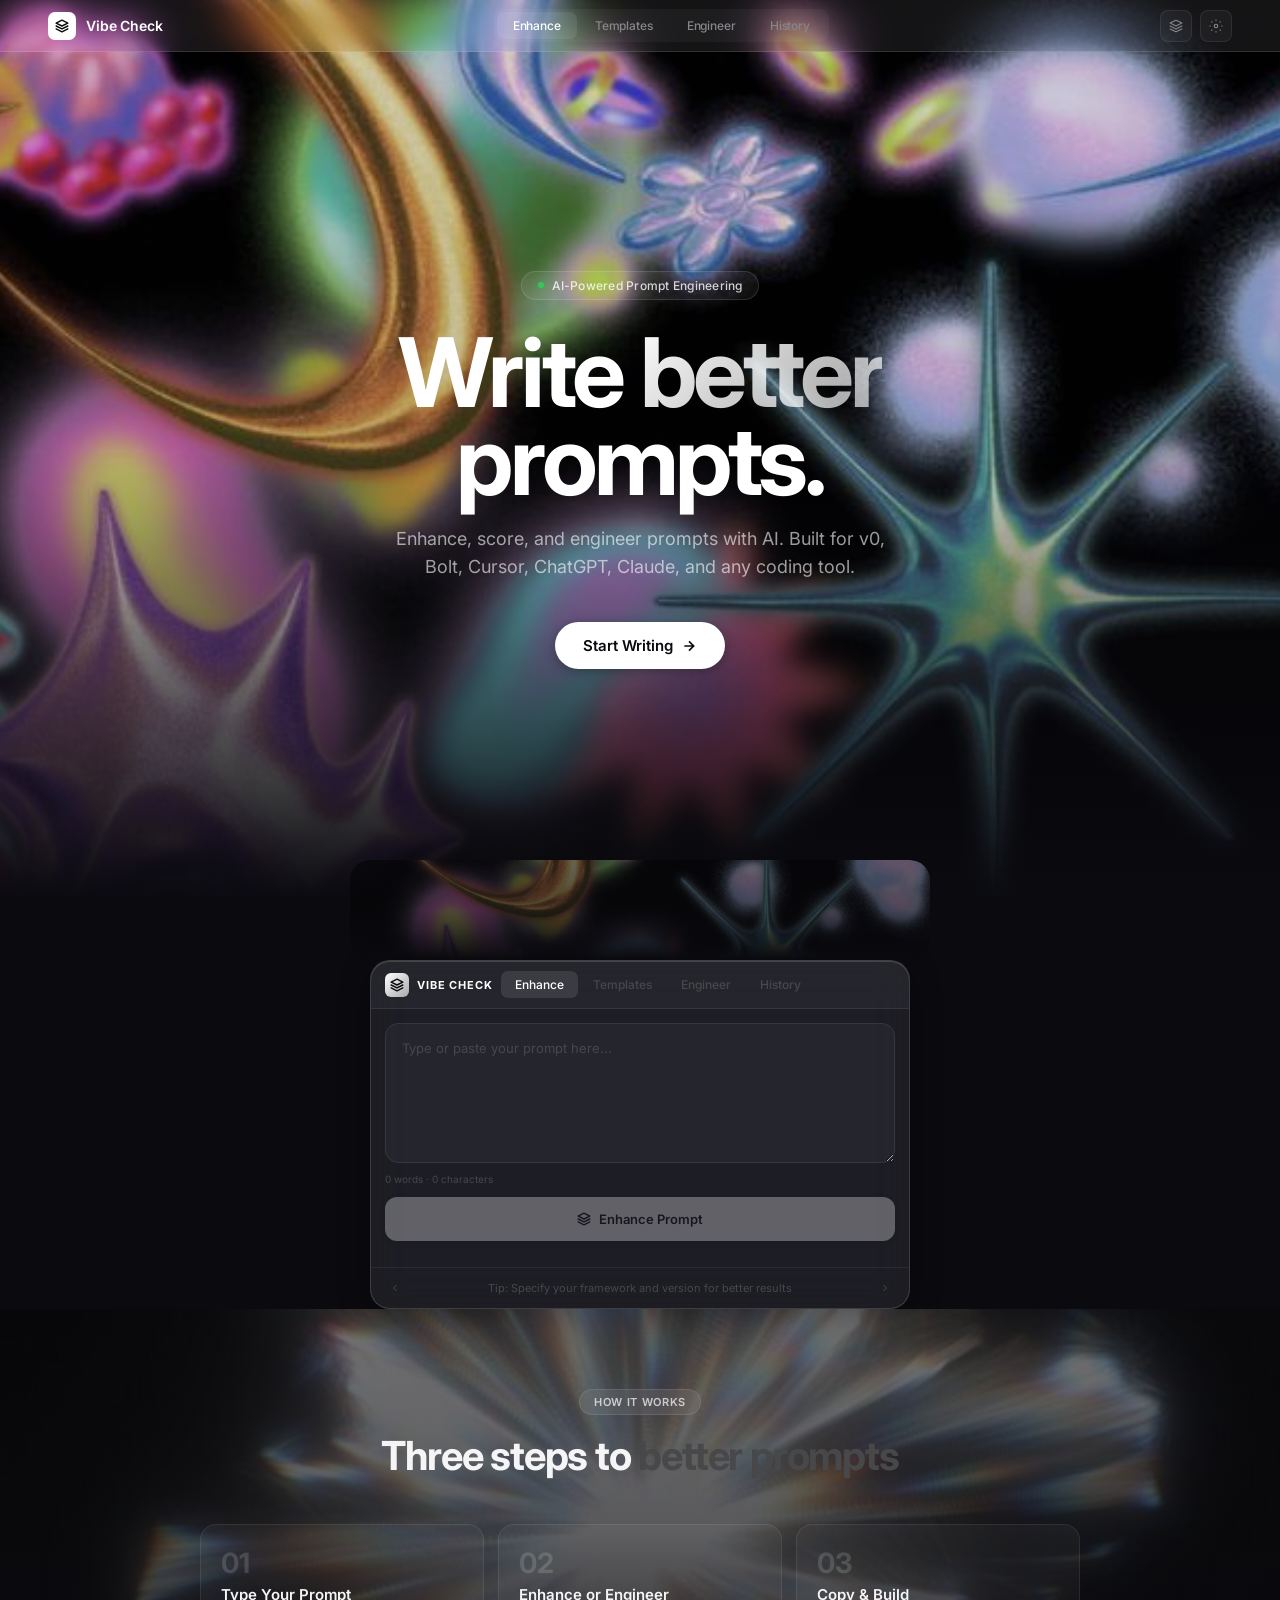
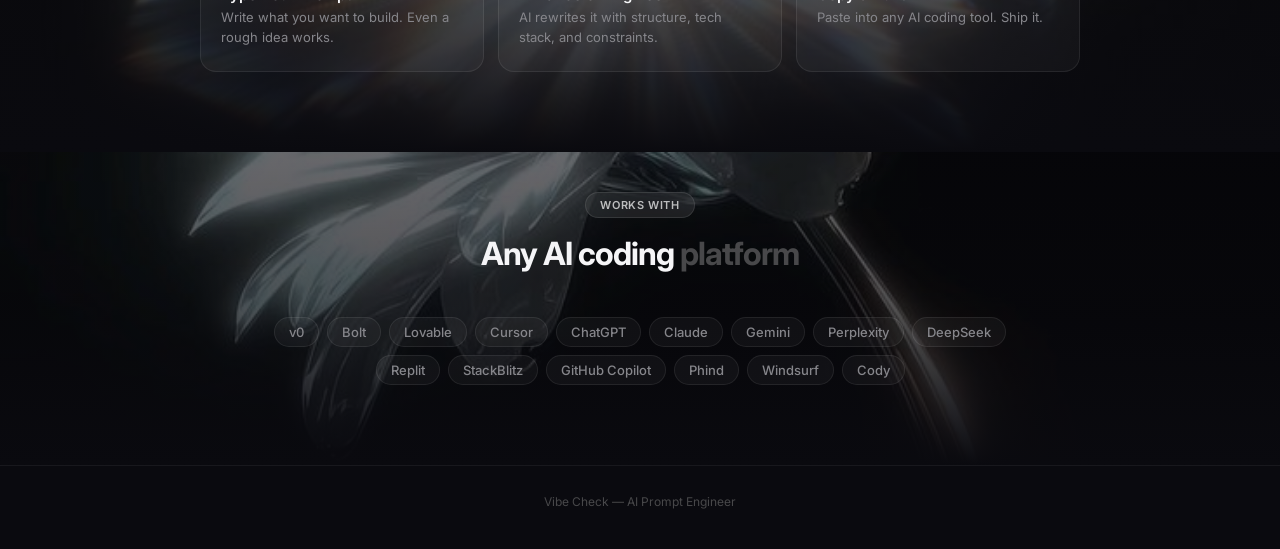
==== commit 59b7850f: "Restore full Vibe Check project" ====
--- a/index.html
+++ b/index.html
@@ -1,1616 +1,547 @@
 <!DOCTYPE html>
 <html lang="en">
 <head>
-<meta charset="UTF-8">
-<meta name="viewport" content="width=device-width, initial-scale=1.0">
-<title>Vibe Check — Prompt Toolkit</title>
-<link rel="preconnect" href="https://fonts.googleapis.com">
-<link rel="preconnect" href="https://fonts.gstatic.com" crossorigin>
-<link href="https://fonts.googleapis.com/css2?family=Inter:wght@400;500;600;700&family=JetBrains+Mono:wght@400;500&display=swap" rel="stylesheet">
-<style>
-:root {
-  --bg: #0a0a0f;
-  --text: #f5f5f7;
-  --text-dim: #86868b;
-  --text-muted: #48484a;
-}
-
-* { margin: 0; padding: 0; box-sizing: border-box; }
-
-body {
-  background: var(--bg);
-  color: var(--text);
-  font-family: 'Inter', system-ui, sans-serif;
-  min-height: 100vh;
-  -webkit-font-smoothing: antialiased;
-}
-
-/* NAV */
-.nav {
-  position: fixed;
-  top: 0; left: 0; right: 0;
-  z-index: 100;
-  height: 52px;
-  display: flex;
-  align-items: center;
-  justify-content: space-between;
-  padding: 0 24px;
-  background: rgba(255,255,255,0.07);
-  backdrop-filter: blur(20px);
-  border-bottom: 1px solid rgba(255,255,255,0.1);
-  transition: 0.3s;
-}
-
-.nav.scrolled {
-  background: rgba(10,10,15,0.92);
-}
-
-.nav-brand {
-  display: flex;
-  align-items: center;
-  gap: 10px;
-  color: #fff;
-  text-decoration: none;
-  font-weight: 600;
-  font-size: 14px;
-}
-
-.nav-icon {
-  width: 28px;
-  height: 28px;
-  background: #fff;
-  border-radius: 7px;
-  display: flex;
-  align-items: center;
-  justify-content: center;
-}
-
-.nav-icon svg {
-  width: 14px;
-  height: 14px;
-}
-
-.nav-links {
-  display: flex;
-  gap: 4px;
-  background: rgba(255,255,255,0.04);
-  padding: 3px;
-  border-radius: 9px;
-}
-
-.nav-link {
-  padding: 6px 14px;
-  border: none;
-  background: transparent;
-  color: var(--text-dim);
-  font-size: 12px;
-  font-weight: 500;
-  border-radius: 7px;
-  cursor: pointer;
-  font-family: inherit;
-}
-
-.nav-link.active,
-.nav-link:hover {
-  background: rgba(255,255,255,0.12);
-  color: #fff;
-}
-
-.nav-icon-btn {
-  width: 32px;
-  height: 32px;
-  border-radius: 8px;
-  background: rgba(255,255,255,0.04);
-  border: 1px solid rgba(255,255,255,0.08);
-  color: var(--text-dim);
-  display: flex;
-  align-items: center;
-  justify-content: center;
-  cursor: pointer;
-}
-
-/* HERO */
-.hero {
-  min-height: 80vh;
-  display: flex;
-  align-items: center;
-  justify-content: center;
-  text-align: center;
-  padding: 120px 24px 80px;
-  background: radial-gradient(circle at 50% 30%, rgba(120,90,255,0.18), transparent 70%),
-              linear-gradient(180deg, #12121a, #0a0a0f);
-}
-
-.hero-pill {
-  display: inline-flex;
-  align-items: center;
-  gap: 8px;
-  padding: 6px 16px;
-  border-radius: 999px;
-  background: rgba(255,255,255,0.06);
-  border: 1px solid rgba(255,255,255,0.1);
-  font-size: 12px;
-  margin-bottom: 24px;
-  color: rgba(255,255,255,0.8);
-}
-
-.dot {
-  width: 6px;
-  height: 6px;
-  background: #34c759;
-  border-radius: 50%;
-  box-shadow: 0 0 8px rgba(52,199,89,0.5);
-}
-
-.hero h1 {
-  font-size: clamp(42px, 8vw, 80px);
-  font-weight: 700;
-  line-height: 1;
-  letter-spacing: -0.04em;
-  margin-bottom: 16px;
-}
-
-.hero h1 em {
-  font-style: normal;
-  background: linear-gradient(135deg, #fff, rgba(255,255,255,0.55));
-  -webkit-background-clip: text;
-  -webkit-text-fill-color: transparent;
-}
-
-.hero p {
-  font-size: 17px;
-  color: rgba(255,255,255,0.6);
-  max-width: 460px;
-  margin: 0 auto 32px;
-  line-height: 1.5;
-}
-
-.hero-btn {
-  display: inline-flex;
-  align-items: center;
-  gap: 8px;
-  padding: 14px 28px;
-  background: #fff;
-  color: #0a0a0f;
-  border-radius: 999px;
-  font-weight: 600;
-  font-size: 15px;
-  text-decoration: none;
-  transition: transform 0.2s;
-}
-
-.hero-btn:hover {
-  transform: scale(1.03);
-}
-
-/* APP */
-.app-wrap {
-  max-width: 640px;
-  margin: -40px auto 80px;
-  padding: 0 16px;
-  position: relative;
-  z-index: 10;
-}
-
-.glass {
-  background: rgba(255,255,255,0.05);
-  backdrop-filter: blur(24px);
-  border: 1px solid rgba(255,255,255,0.1);
-  border-radius: 20px;
-  overflow: hidden;
-  box-shadow: 0 8px 32px rgba(0,0,0,0.4);
-}
-
-.app-top {
-  display: flex;
-  align-items: center;
-  height: 48px;
-  padding: 0 14px;
-  background: rgba(255,255,255,0.04);
-  border-bottom: 1px solid rgba(255,255,255,0.08);
-  gap: 12px;
-}
-
-.app-logo {
-  display: flex;
-  align-items: center;
-  gap: 8px;
-  font-size: 11px;
-  font-weight: 700;
-  letter-spacing: 0.08em;
-}
-
-.logo-ic {
-  width: 24px;
-  height: 24px;
-  background: linear-gradient(135deg, #fff, #aaa);
-  border-radius: 6px;
-  display: flex;
-  align-items: center;
-  justify-content: center;
-}
-
-.app-tabs {
-  display: flex;
-  gap: 2px;
-  flex: 1;
-  overflow-x: auto;
-}
-
-.tab-btn {
-  padding: 6px 14px;
-  border: none;
-  background: transparent;
-  color: var(--text-muted);
-  font-size: 12px;
-  font-weight: 500;
-  border-radius: 7px;
-  cursor: pointer;
-  white-space: nowrap;
-  font-family: inherit;
-}
-
-.tab-btn.active {
-  background: rgba(255,255,255,0.1);
-  color: #fff;
-}
-
-#tab-content {
-  padding: 16px;
-}
-
-.tab-panel {
-  display: none;
-}
-
-.tab-panel.active {
-  display: block;
-}
-
-/* INPUT */
-.textarea-wrap {
-  margin-bottom: 12px;
-}
-
-#prompt-input,
-#engineer-input {
-  width: 100%;
-  padding: 14px 16px;
-  background: rgba(255,255,255,0.04);
-  border: 1px solid rgba(255,255,255,0.08);
-  border-radius: 14px;
-  color: #fff;
-  font-family: 'JetBrains Mono', monospace;
-  font-size: 13px;
-  line-height: 1.6;
-  resize: vertical;
-  outline: none;
-}
-
-#prompt-input {
-  height: 150px;
-}
-
-#engineer-input {
-  height: 90px;
-}
-
-#prompt-input:focus,
-#engineer-input:focus {
-  border-color: rgba(255,255,255,0.25);
-}
-
-.input-meta {
-  display: flex;
-  justify-content: space-between;
-  margin-top: 6px;
-  font-size: 11px;
-  color: var(--text-muted);
-}
-
-/* BUTTONS */
-.action-row {
-  display: flex;
-  gap: 8px;
-  margin-bottom: 12px;
-}
-
-.btn-enhance {
-  flex: 1;
-  height: 44px;
-  background: #fff;
-  color: #0a0a0f;
-  border: none;
-  border-radius: 12px;
-  font-weight: 600;
-  font-size: 13px;
-  cursor: pointer;
-  display: flex;
-  align-items: center;
-  justify-content: center;
-  gap: 8px;
-  font-family: inherit;
-}
-
-.btn-enhance:disabled {
-  opacity: 0.35;
-  cursor: not-allowed;
-}
-
-.btn-enhance.loading .btn-label {
-  display: none;
-}
-
-.btn-spinner {
-  width: 16px;
-  height: 16px;
-  border: 2px solid rgba(0,0,0,0.15);
-  border-top-color: #000;
-  border-radius: 50%;
-  animation: spin 0.6s linear infinite;
-  display: none;
-}
-
-.btn-enhance.loading .btn-spinner {
-  display: block;
-}
-
-@keyframes spin {
-  to { transform: rotate(360deg); }
-}
-
-.btn-outline {
-  padding: 6px 14px;
-  background: transparent;
-  border: 1px solid rgba(255,255,255,0.12);
-  border-radius: 8px;
-  color: var(--text-dim);
-  font-size: 12px;
-  cursor: pointer;
-  font-family: inherit;
-}
-
-.btn-outline:hover {
-  border-color: rgba(255,255,255,0.25);
-  color: #fff;
-}
-
-.btn-outline.btn-sm {
-  font-size: 11px;
-  padding: 4px 10px;
-}
-
-.btn-outline.btn-red {
-  border-color: rgba(255,69,58,0.3);
-  color: #ff453a;
-}
-
-.hidden {
-  display: none !important;
-}
-
-/* SCORE */
-.score-box {
-  background: rgba(255,255,255,0.04);
-  border: 1px solid rgba(255,255,255,0.08);
-  border-radius: 16px;
-  padding: 18px;
-  margin-bottom: 12px;
-}
-
-.score-num {
-  font-size: 42px;
-  font-weight: 700;
-}
-
-.score-lbl {
-  font-size: 15px;
-  font-weight: 600;
-  margin: 8px 0 12px;
-}
-
-.score-bar {
-  display: flex;
-  align-items: center;
-  gap: 8px;
-  margin-bottom: 6px;
-  font-size: 11px;
-}
-
-.score-bar-l {
-  width: 90px;
-  color: var(--text-dim);
-}
-
-.score-bar-t {
-  flex: 1;
-  height: 4px;
-  background: rgba(255,255,255,0.06);
-  border-radius: 3px;
-  overflow: hidden;
-}
-
-.score-bar-f {
-  height: 100%;
-  background: #fff;
-  width: 0;
-  transition: width 0.5s ease;
-  border-radius: 3px;
-}
-
-/* ENHANCED */
-.enhanced-box {
-  background: rgba(255,255,255,0.04);
-  border: 1px solid rgba(255,255,255,0.08);
-  border-left: 2px solid #fff;
-  border-radius: 16px;
-  margin-bottom: 12px;
-  overflow: hidden;
-}
-
-.enh-hdr {
-  display: flex;
-  justify-content: space-between;
-  align-items: center;
-  padding: 12px 14px 4px;
-  font-size: 11px;
-  font-weight: 600;
-  text-transform: uppercase;
-  letter-spacing: 0.05em;
-  color: rgba(255,255,255,0.7);
-}
-
-.enh-txt {
-  padding: 10px 14px;
-  font-family: 'JetBrains Mono', monospace;
-  font-size: 12px;
-  line-height: 1.6;
-  white-space: pre-wrap;
-  max-height: 260px;
-  overflow-y: auto;
-}
-
-.imp-list {
-  padding: 0 14px 12px;
-}
-
-.imp-i {
-  font-size: 11px;
-  color: var(--text-dim);
-  padding: 2px 0;
-  display: flex;
-  align-items: center;
-  gap: 6px;
-}
-
-.imp-i::before {
-  content: '';
-  width: 4px;
-  height: 4px;
-  background: #34c759;
-  border-radius: 50%;
-}
-
-/* BEFORE / AFTER */
-.ba-cols {
-  display: flex;
-  gap: 8px;
-  margin-bottom: 8px;
-}
-
-.ba-col {
-  flex: 1;
-  background: rgba(255,255,255,0.04);
-  border: 1px solid rgba(255,255,255,0.08);
-  border-radius: 12px;
-  overflow: hidden;
-}
-
-.ba-hdr {
-  display: flex;
-  justify-content: space-between;
-  padding: 8px 10px;
-  border-bottom: 1px solid rgba(255,255,255,0.05);
-  font-size: 10px;
-  font-weight: 600;
-  text-transform: uppercase;
-}
-
-.ba-before { color: #ff453a; }
-.ba-after { color: #34c759; }
-
-.ba-txt {
-  padding: 10px;
-  font-family: 'JetBrains Mono', monospace;
-  font-size: 11px;
-  line-height: 1.5;
-  max-height: 140px;
-  overflow-y: auto;
-  white-space: pre-wrap;
-}
-
-/* TEMPLATES */
-.template-categories {
-  display: flex;
-  gap: 4px;
-  margin-bottom: 10px;
-  overflow-x: auto;
-}
-
-.template-cat-btn {
-  padding: 5px 12px;
-  border: 1px solid rgba(255,255,255,0.1);
-  border-radius: 999px;
-  background: transparent;
-  color: var(--text-muted);
-  font-size: 11px;
-  cursor: pointer;
-  white-space: nowrap;
-  font-family: inherit;
-}
-
-.template-cat-btn.active {
-  background: rgba(255,255,255,0.1);
-  color: #fff;
-}
-
-.search-wrap {
-  margin-bottom: 10px;
-}
-
-#template-search {
-  width: 100%;
-  padding: 8px 12px;
-  background: rgba(255,255,255,0.04);
-  border: 1px solid rgba(255,255,255,0.08);
-  border-radius: 10px;
-  color: #fff;
-  font-size: 12px;
-  outline: none;
-}
-
-.templates-grid {
-  display: grid;
-  grid-template-columns: 1fr 1fr;
-  gap: 8px;
-}
-
-.template-card {
-  background: rgba(255,255,255,0.04);
-  border: 1px solid rgba(255,255,255,0.08);
-  border-radius: 12px;
-  padding: 14px;
-  cursor: pointer;
-  transition: 0.2s;
-}
-
-.template-card:hover {
-  border-color: rgba(255,255,255,0.2);
-  transform: translateY(-2px);
-}
-
-.tmpl-nm {
-  font-size: 13px;
-  font-weight: 600;
-  margin-bottom: 4px;
-}
-
-.tmpl-pv {
-  font-size: 11px;
-  color: var(--text-muted);
-  display: -webkit-box;
-  -webkit-line-clamp: 2;
-  -webkit-box-orient: vertical;
-  overflow: hidden;
-}
-
-.tmpl-tg {
-  display: inline-block;
-  font-size: 9px;
-  font-weight: 600;
-  background: rgba(255,255,255,0.06);
-  padding: 2px 6px;
-  border-radius: 4px;
-  margin-top: 6px;
-  color: var(--text-dim);
-}
-
-/* ENGINEER */
-.eng-sec {
-  background: rgba(255,255,255,0.03);
-  border: 1px solid rgba(255,255,255,0.06);
-  border-radius: 14px;
-  padding: 14px;
-  margin-bottom: 14px;
-}
-
-.sec-hdr {
-  display: flex;
-  justify-content: space-between;
-  align-items: center;
-  margin-bottom: 10px;
-}
-
-.sec-lbl {
-  font-size: 11px;
-  font-weight: 600;
-  text-transform: uppercase;
-  letter-spacing: 0.05em;
-  color: rgba(255,255,255,0.7);
-}
-
-.chk-i {
-  display: flex;
-  align-items: center;
-  gap: 8px;
-  padding: 6px 10px;
-  border-radius: 8px;
-  font-size: 12px;
-  margin-bottom: 4px;
-}
-
-.chk-i.pass { background: rgba(52,199,89,0.06); }
-.chk-i.fail { background: rgba(255,69,58,0.06); }
-
-.chk-ic {
-  width: 18px;
-  height: 18px;
-  border-radius: 50%;
-  display: flex;
-  align-items: center;
-  justify-content: center;
-  font-size: 10px;
-  font-weight: 700;
-}
-
-.chk-i.pass .chk-ic {
-  background: rgba(52,199,89,0.15);
-  color: #34c759;
-}
-
-.chk-i.fail .chk-ic {
-  background: rgba(255,69,58,0.15);
-  color: #ff453a;
-}
-
-.tech-grid {
-  display: grid;
-  grid-template-columns: 1fr 1fr;
-  gap: 6px;
-}
-
-.tech-card {
-  display: flex;
-  gap: 8px;
-  padding: 10px;
-  background: rgba(255,255,255,0.04);
-  border: 1px solid rgba(255,255,255,0.08);
-  border-radius: 10px;
-  cursor: pointer;
-  position: relative;
-}
-
-.tech-card.sel {
-  border-color: rgba(255,255,255,0.3);
-  background: rgba(255,255,255,0.08);
-}
-
-.tech-card input {
-  position: absolute;
-  opacity: 0;
-}
-
-.tech-chk {
-  width: 14px;
-  height: 14px;
-  border: 1.5px solid rgba(255,255,255,0.25);
-  border-radius: 4px;
-  margin-top: 2px;
-  flex-shrink: 0;
-}
-
-.tech-card.sel .tech-chk {
-  background: #fff;
-  border-color: #fff;
-}
-
-.tech-nm {
-  font-size: 12px;
-  font-weight: 600;
-}
-
-.tech-ds {
-  font-size: 10px;
-  color: var(--text-muted);
-}
-
-/* HISTORY */
-.history-item {
-  display: flex;
-  align-items: center;
-  gap: 10px;
-  padding: 10px 14px;
-  background: rgba(255,255,255,0.04);
-  border: 1px solid rgba(255,255,255,0.06);
-  border-radius: 12px;
-  margin-bottom: 6px;
-  cursor: pointer;
-}
-
-.history-item:hover {
-  border-color: rgba(255,255,255,0.15);
-}
-
-.history-item-text {
-  flex: 1;
-  font-size: 12px;
-  color: var(--text-dim);
-  white-space: nowrap;
-  overflow: hidden;
-  text-overflow: ellipsis;
-}
-
-.history-item-score {
-  font-size: 11px;
-  font-weight: 600;
-}
-
-.empty-state {
-  text-align: center;
-  padding: 24px;
-  color: var(--text-muted);
-  font-size: 12px;
-}
-
-/* TIPS */
-.tips-bar {
-  display: flex;
-  align-items: center;
-  gap: 8px;
-  padding: 10px 14px;
-  border-top: 1px solid rgba(255,255,255,0.06);
-  font-size: 11px;
-  color: var(--text-muted);
-}
-
-.tips-arr {
-  background: none;
-  border: none;
-  color: var(--text-muted);
-  cursor: pointer;
-  padding: 4px;
-  font-size: 16px;
-}
-
-/* MODAL */
-.modal {
-  position: fixed;
-  inset: 0;
-  z-index: 200;
-  display: flex;
-  align-items: center;
-  justify-content: center;
-}
-
-.modal.hidden {
-  display: none !important;
-}
-
-.modal-bg {
-  position: absolute;
-  inset: 0;
-  background: rgba(0,0,0,0.6);
-  backdrop-filter: blur(8px);
-}
-
-.modal-box {
-  position: relative;
-  width: 90%;
-  max-width: 400px;
-  background: rgba(16,16,24,0.95);
-  border: 1px solid rgba(255,255,255,0.1);
-  border-radius: 18px;
-  padding: 20px;
-}
-
-.modal-top {
-  display: flex;
-  justify-content: space-between;
-  align-items: center;
-  margin-bottom: 18px;
-  font-weight: 700;
-}
-
-.modal-top button {
-  background: none;
-  border: none;
-  color: var(--text-muted);
-  font-size: 20px;
-  cursor: pointer;
-}
-
-.set-row {
-  display: flex;
-  justify-content: space-between;
-  align-items: center;
-  padding: 8px 0;
-  font-size: 13px;
-}
-
-.tog {
-  position: relative;
-  width: 38px;
-  height: 22px;
-}
-
-.tog input {
-  opacity: 0;
-  width: 0;
-  height: 0;
-}
-
-.tog-sl {
-  position: absolute;
-  inset: 0;
-  background: rgba(255,255,255,0.12);
-  border-radius: 22px;
-  transition: 0.2s;
-}
-
-.tog-sl::before {
-  content: '';
-  position: absolute;
-  width: 16px;
-  height: 16px;
-  left: 3px;
-  bottom: 3px;
-  background: #fff;
-  border-radius: 50%;
-  transition: 0.2s;
-}
-
-input:checked + .tog-sl {
-  background: #34c759;
-}
-
-input:checked + .tog-sl::before {
-  transform: translateX(16px);
-}
-
-/* HOW */
-.how {
-  padding: 60px 24px;
-  text-align: center;
-}
-
-.sec-tag {
-  display: inline-block;
-  padding: 5px 14px;
-  border-radius: 999px;
-  background: rgba(255,255,255,0.08);
-  font-size: 11px;
-  font-weight: 600;
-  letter-spacing: 0.05em;
-  text-transform: uppercase;
-  margin-bottom: 16px;
-  color: rgba(255,255,255,0.7);
-}
-
-.how h2 {
-  font-size: clamp(26px, 4vw, 34px);
-  font-weight: 700;
-  margin-bottom: 32px;
-}
-
-.steps {
-  display: grid;
-  grid-template-columns: repeat(3, 1fr);
-  gap: 14px;
-  max-width: 880px;
-  margin: 0 auto;
-}
-
-.step {
-  background: rgba(255,255,255,0.04);
-  border: 1px solid rgba(255,255,255,0.08);
-  border-radius: 16px;
-  padding: 24px 18px;
-  text-align: left;
-}
-
-.step-n {
-  font-size: 28px;
-  font-weight: 700;
-  color: rgba(255,255,255,0.15);
-  margin-bottom: 8px;
-}
-
-.step-t {
-  font-size: 15px;
-  font-weight: 600;
-  margin-bottom: 6px;
-}
-
-.step-d {
-  font-size: 13px;
-  color: var(--text-dim);
-  line-height: 1.5;
-}
-
-footer {
-  text-align: center;
-  padding: 30px;
-  font-size: 12px;
-  color: var(--text-muted);
-  border-top: 1px solid rgba(255,255,255,0.06);
-}
-
-/* TOAST */
-#toast-container {
-  position: fixed;
-  top: 64px;
-  right: 20px;
-  z-index: 300;
-  display: flex;
-  flex-direction: column;
-  gap: 8px;
-}
-
-.toast {
-  padding: 10px 16px;
-  background: rgba(16,16,24,0.95);
-  border: 1px solid rgba(255,255,255,0.12);
-  border-radius: 10px;
-  font-size: 12px;
-  box-shadow: 0 8px 24px rgba(0,0,0,0.4);
-  animation: toastIn 0.25s ease;
-}
-
-@keyframes toastIn {
-  from { opacity: 0; transform: translateY(-8px); }
-  to { opacity: 1; transform: none; }
-}
-
-/* RESPONSIVE */
-@media (max-width: 768px) {
-  .nav-links { display: none; }
-  .steps { grid-template-columns: 1fr; }
-  .templates-grid { grid-template-columns: 1fr; }
-  .tech-grid { grid-template-columns: 1fr; }
-  .ba-cols { flex-direction: column; }
-}
-</style>
+  <meta charset="UTF-8">
+  <meta name="viewport" content="width=device-width, initial-scale=1.0">
+  <title>Vibe Check — AI Prompt Engineer</title>
+  <link rel="preconnect" href="https://fonts.googleapis.com">
+  <link rel="preconnect" href="https://fonts.gstatic.com" crossorigin>
+  <link href="https://fonts.googleapis.com/css2?family=SF+Pro+Display:wght@300;400;500;600;700;800&family=Inter:wght@300;400;500;600;700;800&family=JetBrains+Mono:wght@400;500;600;700&display=swap" rel="stylesheet">
+  <script src="lib/settings.js"></script><script src="lib/stack-detector.js"></script><script src="lib/templates.js"></script><script src="lib/scorer.js"></script><script src="lib/enhancer.js"></script><script src="lib/prompt-engineer.js"></script><script src="lib/history.js"></script>
+  <style>
+    :root{--bg:#0a0a0f;--accent:#fff;--accent-dim:rgba(255,255,255,0.7);--text:#f5f5f7;--text-dim:#86868b;--text-muted:#48484a;--border:rgba(255,255,255,0.12);--glass:rgba(255,255,255,0.08);--glass-strong:rgba(255,255,255,0.12);--ease:cubic-bezier(0.25,0.46,0.45,0.94)}
+    @media(prefers-reduced-motion:reduce){*,*::before,*::after{animation-duration:.01ms!important;transition-duration:.01ms!important}}
+    *,*::before,*::after{margin:0;padding:0;box-sizing:border-box}
+    html{scroll-behavior:smooth;-webkit-text-size-adjust:100%}
+    body{background:var(--bg);color:var(--text);font-family:'Inter',-apple-system,BlinkMacSystemFont,'SF Pro Display',system-ui,sans-serif;overflow-x:hidden;-webkit-font-smoothing:antialiased;-moz-osx-font-smoothing:grayscale;min-height:100vh}
+    ::selection{background:rgba(255,255,255,0.2);color:#fff}
+    img{display:block;max-width:100%}
+
+    /* ══════ NAV — Apple-style ══════ */
+    .nav{position:fixed;top:0;left:0;right:0;z-index:100;display:flex;align-items:center;justify-content:space-between;padding:0 clamp(20px,4vw,48px);height:52px;background:rgba(255,255,255,0.08);backdrop-filter:blur(20px) saturate(180%);-webkit-backdrop-filter:blur(20px) saturate(180%);border-bottom:1px solid rgba(255,255,255,0.12);transition:all .4s var(--ease)}
+    .nav.scrolled{background:rgba(255,255,255,0.12);box-shadow:0 1px 0 rgba(255,255,255,0.15)}
+    .nav-brand{display:flex;align-items:center;gap:10px;text-decoration:none}
+    .nav-icon{width:28px;height:28px;border-radius:7px;background:#fff;display:flex;align-items:center;justify-content:center}
+    .nav-icon svg{width:14px;height:14px}
+    .nav-name{font-size:14px;font-weight:600;color:#fff;letter-spacing:-0.01em}
+    .nav-links{display:flex;gap:2px;background:rgba(255,255,255,0.04);border-radius:9px;padding:3px}
+    .nav-link{padding:6px 16px;border-radius:7px;background:transparent;border:none;color:var(--text-dim);font-size:12px;font-weight:500;font-family:inherit;cursor:pointer;transition:all .2s var(--ease);letter-spacing:-0.01em}
+    .nav-link:hover{color:#fff}
+    .nav-link.active{background:rgba(255,255,255,0.08);color:#fff}
+    .nav-actions{display:flex;gap:8px}
+    .nav-icon-btn{width:32px;height:32px;border-radius:8px;background:rgba(255,255,255,0.04);border:1px solid rgba(255,255,255,0.08);color:var(--text-dim);cursor:pointer;display:flex;align-items:center;justify-content:center;transition:all .2s var(--ease)}
+    .nav-icon-btn:hover{background:rgba(255,255,255,0.08);color:#fff}
+
+    /* ══════ HERO — Full-bleed image + glass ══════ */
+    .hero{position:relative;min-height:100vh;display:flex;align-items:center;justify-content:center;overflow:hidden}
+    .hero-img{position:absolute;inset:0;width:100%;height:100%;object-fit:cover;opacity:0.85}
+    .hero-gradient{position:absolute;inset:0;background:linear-gradient(180deg,rgba(10,10,15,0.0) 0%,rgba(10,10,15,0.05) 50%,var(--bg) 100%)}
+    .hero-content{position:relative;z-index:2;text-align:center;padding:120px 24px 80px;max-width:800px}
+    .hero-pill{display:inline-flex;align-items:center;gap:8px;padding:6px 16px;border-radius:9999px;background:rgba(255,255,255,0.06);border:1px solid rgba(255,255,255,0.12);font-size:12px;font-weight:500;color:rgba(255,255,255,0.8);margin-bottom:28px;letter-spacing:0.02em}
+    .hero-pill-dot{width:6px;height:6px;border-radius:50%;background:#34c759;box-shadow:0 0 8px rgba(52,199,89,0.5)}
+    .hero-h1{font-size:clamp(52px,9vw,96px);font-weight:700;line-height:0.92;letter-spacing:-0.04em;margin-bottom:20px;color:#fff}
+    .hero-h1 em{font-style:normal;background:linear-gradient(135deg,#fff 0%,rgba(255,255,255,0.6) 100%);-webkit-background-clip:text;-webkit-text-fill-color:transparent;background-clip:text}
+    .hero-p{font-size:18px;color:rgba(255,255,255,0.6);line-height:1.6;max-width:520px;margin:0 auto 40px;font-weight:400}
+    .hero-btn{display:inline-flex;align-items:center;gap:8px;padding:14px 28px;border-radius:9999px;background:#fff;color:#0a0a0f;font-size:15px;font-weight:600;font-family:inherit;text-decoration:none;border:none;cursor:pointer;transition:all .3s var(--ease);box-shadow:0 2px 12px rgba(0,0,0,0.3)}
+    .hero-btn:hover{transform:scale(1.02);box-shadow:0 4px 20px rgba(0,0,0,0.4)}
+
+    /* ══════ SECTIONS — Image backgrounds + glass ══════ */
+    .section-img{position:relative;overflow:hidden}
+    .section-img .bg{position:absolute;inset:0;width:100%;height:100%;object-fit:cover;opacity:0.65}
+    .section-img .frost{position:absolute;inset:0;background:linear-gradient(180deg,rgba(10,10,15,0.15) 0%,rgba(10,10,15,0.35) 50%,var(--bg) 100%)}
+
+    /* ══════ GLASS — Real Glassmorphism ══════ */
+    .glass{background:rgba(255,255,255,0.08);backdrop-filter:blur(20px) saturate(180%);-webkit-backdrop-filter:blur(20px) saturate(180%);border:1px solid rgba(255,255,255,0.15);border-radius:20px;box-shadow:0 8px 32px rgba(0,0,0,0.3),inset 0 1px 0 rgba(255,255,255,0.15)}
+    .glass-subtle{background:rgba(255,255,255,0.08);backdrop-filter:blur(16px) saturate(180%);-webkit-backdrop-filter:blur(16px) saturate(180%);border:1px solid rgba(255,255,255,0.12);border-radius:14px}
+
+    /* ══════ APP ══════ */
+    .app-bg{position:relative;overflow:hidden;border-radius:20px;margin:-40px auto 0;max-width:580px;padding:0 20px 100px}
+    .app-bg-img{position:absolute;inset:0;width:100%;height:100%;object-fit:cover;opacity:0.50;border-radius:20px}
+    .app-bg-frost{position:absolute;inset:0;background:linear-gradient(180deg,rgba(10,10,15,0.2) 0%,rgba(10,10,15,0.35) 50%,var(--bg) 100%);border-radius:20px}
+    .app-wrap{max-width:540px;margin:0 auto;padding:0 0 0;position:relative;z-index:5}
+
+    /* ══════ APP HEADER ══════ */
+    .app-top{display:flex;align-items:center;height:48px;padding:0 14px;background:rgba(255,255,255,0.04);border-bottom:1px solid rgba(255,255,255,0.08);border-radius:20px 20px 0 0;gap:8px}
+    .app-logo{display:flex;align-items:center;gap:8px;flex-shrink:0}
+    .app-logo-ic{width:24px;height:24px;border-radius:6px;background:linear-gradient(135deg,#fff,#aaa);display:flex;align-items:center;justify-content:center}
+    .app-logo-ic svg{width:14px;height:14px}
+    .app-logo-t{font-size:11px;font-weight:700;letter-spacing:0.08em;color:#fff}
+    .app-tabs{display:flex;gap:1px;flex:1;overflow-x:auto;scrollbar-width:none}
+    .app-tabs::-webkit-scrollbar{display:none}
+    .tab-btn{padding:6px 14px;border-radius:7px;border:none;background:transparent;color:var(--text-muted);font-size:12px;font-weight:500;font-family:inherit;cursor:pointer;transition:all .15s var(--ease);white-space:nowrap}
+    .tab-btn:hover{color:var(--text-dim)}
+    .tab-btn.active{background:rgba(255,255,255,0.10);color:#fff}
+    #tab-content{padding:14px}
+    .tab-panel{display:none}
+    .tab-panel.active{display:block;animation:fadeUp .2s var(--ease)}
+    @keyframes fadeUp{from{opacity:0;transform:translateY(4px)}to{opacity:1;transform:none}}
+
+    /* ══════ STACK ══════ */
+    .stack-badge{display:flex;align-items:center;gap:8px;padding:8px 14px;background:rgba(255,255,255,0.05);border:0.5px solid rgba(255,255,255,0.08);border-radius:9999px;font-size:12px;margin-bottom:10px;cursor:pointer;transition:all .15s var(--ease)}
+    .stack-badge:hover{background:rgba(255,255,255,0.08)}
+    .stack-badge.hidden,.stack-tips.hidden{display:none}
+    .stack-dot{width:6px;height:6px;border-radius:50%;background:#34c759;box-shadow:0 0 6px rgba(52,199,89,0.5)}
+    .stack-lbl{color:var(--text-muted)}
+    .stack-nm{color:#fff;font-weight:600}
+    .stack-tips{background:rgba(255,255,255,0.04);border:1px solid rgba(255,255,255,0.08);border-radius:14px;padding:14px;margin-bottom:10px;font-size:12px}
+    .tips-hdr{color:rgba(255,255,255,0.8);font-weight:600;margin-bottom:8px}
+    #tips-list{list-style:none}
+    #tips-list li{padding:4px 0 4px 14px;position:relative;color:var(--text-dim)}
+    #tips-list li::before{content:'';position:absolute;left:0;top:10px;width:4px;height:4px;border-radius:50%;background:rgba(255,255,255,0.5)}
+
+    /* ══════ TEXTAREA ══════ */
+    .textarea-wrap{margin-bottom:12px}
+    #prompt-input{width:100%;height:140px;padding:14px 16px;background:rgba(255,255,255,0.04);border:1px solid rgba(255,255,255,0.08);border-radius:14px;color:#fff;font-family:'JetBrains Mono',monospace;font-size:13px;line-height:1.65;resize:vertical;outline:none;transition:border-color .2s,box-shadow .2s}
+    #prompt-input:focus{border-color:rgba(255,255,255,0.25);box-shadow:0 0 0 3px rgba(255,255,255,0.06)}
+    #prompt-input::placeholder{color:var(--text-muted);font-family:'Inter',sans-serif}
+    .input-meta{display:flex;justify-content:space-between;align-items:center;margin-top:6px;font-size:10px;color:var(--text-muted)}
+    .complexity-badge{padding:2px 8px;border-radius:9999px;font-size:10px;font-weight:600;text-transform:uppercase;letter-spacing:.03em}
+    .complexity-badge.simple{background:rgba(255,255,255,0.08);color:rgba(255,255,255,0.7)}
+    .complexity-badge.moderate{background:rgba(175,130,255,0.12);color:#af82ff}
+    .complexity-badge.detailed{background:rgba(52,199,89,0.12);color:#34c759}
+    .complexity-badge.hidden{display:none}
+
+    /* ══════ BUTTONS ══════ */
+    .action-row{display:flex;gap:8px;align-items:center;margin-bottom:12px}
+    .btn-enhance{flex:1;height:44px;display:flex;align-items:center;justify-content:center;gap:8px;background:#fff;color:#0a0a0f;border:none;border-radius:12px;font-size:13px;font-weight:600;font-family:inherit;cursor:pointer;transition:all .2s var(--ease);box-shadow:0 2px 8px rgba(0,0,0,0.2)}
+    .btn-enhance:hover:not(:disabled){transform:translateY(-1px);box-shadow:0 4px 16px rgba(0,0,0,0.3)}
+    .btn-enhance:active:not(:disabled){transform:scale(.98)}
+    .btn-enhance:disabled{opacity:.3;cursor:not-allowed}
+    .btn-spinner{width:16px;height:16px;border:2px solid rgba(0,0,0,.12);border-top-color:#000;border-radius:50%;animation:spin .6s linear infinite;display:none}
+    @keyframes spin{to{transform:rotate(360deg)}}
+    .btn-enhance.loading .btn-label,.btn-enhance.loading .btn-icon{display:none}
+    .btn-enhance.loading .btn-spinner{display:inline-block}
+    .btn-icon{display:flex;align-items:center}
+    .btn-icon-only{width:36px;height:36px;border:1px solid rgba(255,255,255,0.08);background:rgba(255,255,255,0.04);color:var(--text-muted);cursor:pointer;border-radius:9px;display:flex;align-items:center;justify-content:center;transition:all .15s var(--ease)}
+    .btn-icon-only:hover{color:#fff;background:rgba(255,255,255,0.08)}
+    .btn-icon-only.hidden{display:none}
+    .hidden{display:none}
+    .btn-outline{padding:6px 14px;background:transparent;border:1px solid rgba(255,255,255,0.10);border-radius:8px;color:var(--text-dim);font-size:12px;font-weight:500;font-family:inherit;cursor:pointer;transition:all .15s var(--ease);display:inline-flex;align-items:center;gap:6px}
+    .btn-outline:hover{border-color:rgba(255,255,255,0.20);color:#fff;background:rgba(255,255,255,0.04)}
+    .btn-outline.btn-sm{font-size:11px;padding:4px 10px}
+    .btn-outline.btn-red{border-color:rgba(255,69,58,0.25);color:#ff453a}
+    .btn-outline.btn-red:hover{background:rgba(255,69,58,0.06)}
+
+    /* ══════ SCORE ══════ */
+    .score-box{background:rgba(255,255,255,0.04);border:1px solid rgba(255,255,255,0.08);border-radius:16px;padding:20px;margin-bottom:12px;display:flex;flex-wrap:wrap;gap:16px;box-shadow:0 4px 16px rgba(0,0,0,0.2)}
+    .score-box.hidden{display:none}
+    .score-num{font-size:42px;font-weight:700;color:#fff;line-height:1;letter-spacing:-0.03em}
+    .score-div{font-size:16px;color:var(--text-muted);font-weight:300}
+    .score-max{font-size:12px;color:var(--text-muted)}
+    .score-lbl{font-size:15px;font-weight:600;margin-bottom:10px}
+    .score-bars{width:100%}
+    .score-bar{display:flex;align-items:center;gap:8px;margin-bottom:5px}
+    .score-bar-l{width:80px;font-size:11px;color:var(--text-dim);flex-shrink:0;font-weight:500}
+    .score-bar-t{flex:1;height:3px;background:rgba(255,255,255,0.06);border-radius:3px;overflow:hidden}
+    .score-bar-f{height:100%;border-radius:3px;transition:width .5s var(--ease);width:0}
+    .score-bar-v{width:30px;font-size:10px;color:var(--text-muted);text-align:right}
+    .score-fb{width:100%;border-top:0.5px solid rgba(255,255,255,0.06);padding-top:10px}
+    .score-fi{font-size:11px;color:rgba(255,255,255,0.7);padding:2px 0;display:flex;align-items:center;gap:6px}
+    .score-fi::before{content:'';width:4px;height:4px;border-radius:50%;background:rgba(255,255,255,0.5)}
+
+    /* ══════ ENHANCED ══════ */
+    .enhanced-box{background:rgba(255,255,255,0.04);border:1px solid rgba(255,255,255,0.08);border-left:2px solid #fff;border-radius:16px;margin-bottom:12px;overflow:hidden;box-shadow:0 4px 16px rgba(0,0,0,0.2)}
+    .enhanced-box.hidden{display:none}
+    .enh-hdr{display:flex;justify-content:space-between;align-items:center;padding:12px 14px 0}
+    .enh-t{font-size:11px;font-weight:600;color:rgba(255,255,255,0.7);text-transform:uppercase;letter-spacing:.06em;display:flex;align-items:center;gap:6px}
+    .btn-cp{background:none;border:0.5px solid rgba(255,255,255,0.08);color:var(--text-muted);cursor:pointer;padding:5px;border-radius:7px;transition:all .15s var(--ease)}
+    .btn-cp:hover{color:#fff;border-color:rgba(255,255,255,0.15)}
+    .btn-cp.ok{color:#34c759;border-color:#34c759}
+    .enh-txt{padding:10px 14px;font-family:'JetBrains Mono',monospace;font-size:12px;line-height:1.6;color:#fff;white-space:pre-wrap;word-wrap:break-word;max-height:200px;overflow-y:auto}
+    .imp-list{padding:0 14px 12px}
+    .imp-i{font-size:11px;color:var(--text-dim);padding:2px 0;display:flex;align-items:center;gap:6px;opacity:0;transform:translateY(4px);transition:all .3s var(--ease)}
+    .imp-i.vis{opacity:1;transform:none}
+    .imp-i::before{content:'';width:4px;height:4px;border-radius:50%;background:#34c759}
+
+    /* ══════ BEFORE/AFTER ══════ */
+    .ba{margin-bottom:12px}
+    .ba.hidden{display:none}
+    .ba-cols{display:flex;gap:8px}
+    .ba-col{flex:1;background:rgba(255,255,255,0.04);border:1px solid rgba(255,255,255,0.08);border-radius:12px;overflow:hidden}
+    .ba-hdr{display:flex;justify-content:space-between;align-items:center;padding:8px 10px;border-bottom:0.5px solid rgba(255,255,255,0.04)}
+    .ba-lbl{font-size:10px;font-weight:600;text-transform:uppercase;letter-spacing:.04em}
+    .ba-before{color:#ff453a}
+    .ba-after{color:#34c759}
+    .btn-cps{background:none;border:none;color:var(--text-muted);cursor:pointer;padding:2px;border-radius:3px;transition:color .15s;display:flex;align-items:center}
+    .btn-cps:hover{color:#fff}
+    .ba-txt{padding:10px;font-family:'JetBrains Mono',monospace;font-size:11px;line-height:1.5;color:#fff;white-space:pre-wrap;word-wrap:break-word;max-height:150px;overflow-y:auto}
+    .ch-list{margin-top:8px}
+    .ch-i{font-size:11px;color:var(--text-dim);padding:2px 0;display:flex;align-items:center;gap:6px}
+    .ch-i::before{content:'';width:4px;height:4px;border-radius:50%;background:rgba(255,255,255,0.5)}
+
+    /* ══════ TOKEN EFF ══════ */
+    .tok-eff{background:rgba(255,255,255,0.04);border:1px solid rgba(255,255,255,0.08);border-radius:12px;overflow:hidden}
+    .tok-eff.hidden{display:none}
+    .eff-hdr{display:flex;align-items:center;gap:8px;padding:10px 14px;font-size:12px;font-weight:600;cursor:pointer;transition:background .15s}
+    .eff-hdr:hover{background:rgba(255,255,255,0.02)}
+    .eff-pct{margin-left:auto;font-size:11px;color:var(--text-muted)}
+    .eff-chv{transition:transform .2s var(--ease)}
+    .eff-chv.open{transform:rotate(180deg)}
+    .eff-body{display:flex;gap:14px;padding:0 14px 12px}
+    .eff-body.hidden{display:none}
+    .eff-ring{position:relative;width:56px;height:56px;flex-shrink:0}
+    .eff-rp{position:absolute;top:50%;left:50%;transform:translate(-50%,-50%);font-size:12px;font-weight:700}
+    .eff-det{flex:1}
+    .fill-cnt{font-size:11px;color:var(--text-dim);margin-bottom:6px}
+    .fill-lst{list-style:none;margin-bottom:8px}
+    .fill-lst li{font-size:10px;color:var(--text-muted);padding:2px 0;font-family:'JetBrains Mono',monospace}
+    .fill-lst li::before{content:'';display:inline-block;width:4px;height:4px;border-radius:50%;background:rgba(255,255,255,0.4);margin-right:5px;vertical-align:middle}
+
+    /* ══════ TEMPLATES ══════ */
+    .template-categories{display:flex;gap:4px;margin-bottom:10px;overflow-x:auto;scrollbar-width:none}
+    .template-categories::-webkit-scrollbar{display:none}
+    .template-cat-btn{padding:5px 12px;border:1px solid rgba(255,255,255,0.08);border-radius:9999px;background:transparent;color:var(--text-muted);font-size:11px;font-weight:500;font-family:inherit;cursor:pointer;white-space:nowrap;transition:all .15s var(--ease)}
+    .template-cat-btn:hover{color:var(--text-dim)}
+    .template-cat-btn.active{background:rgba(255,255,255,0.10);color:#fff;border-color:rgba(255,255,255,0.15)}
+    .template-search-wrapper,.history-search-wrapper{position:relative;margin-bottom:10px}
+    .search-icon{position:absolute;left:12px;top:50%;transform:translateY(-50%);color:var(--text-muted);pointer-events:none}
+    .template-search,.history-search{width:100%;padding:8px 12px 8px 34px;background:rgba(255,255,255,0.04);border:1px solid rgba(255,255,255,0.08);border-radius:10px;color:#fff;font-size:12px;font-family:inherit;outline:none;transition:all .15s var(--ease)}
+    .template-search:focus,.history-search:focus{border-color:rgba(255,255,255,0.20);box-shadow:0 0 0 3px rgba(255,255,255,0.05)}
+    .template-search::placeholder,.history-search::placeholder{color:var(--text-muted)}
+    .templates-grid{display:grid;grid-template-columns:1fr 1fr;gap:8px}
+    .template-card{background:rgba(255,255,255,0.04);border:1px solid rgba(255,255,255,0.08);border-radius:12px;padding:14px;cursor:pointer;transition:all .2s var(--ease)}
+    .template-card:hover{border-color:rgba(255,255,255,0.15);transform:translateY(-2px);box-shadow:0 8px 24px rgba(0,0,0,0.3)}
+    .template-card-name{font-size:13px;font-weight:600;margin-bottom:3px}
+    .template-card-preview{font-size:11px;color:var(--text-muted);overflow:hidden;text-overflow:ellipsis;display:-webkit-box;-webkit-line-clamp:2;-webkit-box-orient:vertical;line-height:1.4}
+    .template-card-tag{display:inline-block;font-size:9px;font-weight:600;color:rgba(255,255,255,0.5);background:rgba(255,255,255,0.06);padding:2px 6px;border-radius:4px;margin-top:6px;text-transform:uppercase}
+    .tmpl-nm{font-size:13px;font-weight:600;margin-bottom:3px}
+    .tmpl-pv{font-size:11px;color:var(--text-muted);overflow:hidden;text-overflow:ellipsis;display:-webkit-box;-webkit-line-clamp:2;-webkit-box-orient:vertical;line-height:1.4}
+    .tmpl-tg{display:inline-block;font-size:9px;font-weight:600;color:var(--text-dim);background:rgba(255,255,255,0.06);padding:2px 6px;border-radius:4px;margin-top:6px;text-transform:uppercase}
+
+    /* ══════ ENGINEER ══════ */
+    .eng-sec{margin-bottom:16px;background:rgba(255,255,255,0.03);border:1px solid rgba(255,255,255,0.06);border-radius:14px;padding:14px}
+    .sec-hdr{display:flex;justify-content:space-between;align-items:center;margin-bottom:8px}
+    .sec-lbl{font-size:11px;font-weight:600;color:rgba(255,255,255,0.7);text-transform:uppercase;letter-spacing:.06em}
+    .sec-sub{font-size:10px;color:var(--text-muted)}
+    .chk-score{font-size:11px;font-weight:600}
+    .ver-act{display:flex;gap:4px}
+    #engineer-input{width:100%;height:90px;padding:12px;background:rgba(255,255,255,0.04);border:1px solid rgba(255,255,255,0.08);border-radius:12px;color:#fff;font-family:'JetBrains Mono',monospace;font-size:12px;line-height:1.6;resize:vertical;outline:none;transition:all .15s var(--ease)}
+    #engineer-input:focus{border-color:rgba(255,255,255,0.20);box-shadow:0 0 0 3px rgba(255,255,255,0.05)}
+    #engineer-input::placeholder{color:var(--text-muted);font-family:'Inter',sans-serif}
+    .chk-grid{display:flex;flex-direction:column;gap:3px}
+    .chk-i{display:flex;align-items:center;gap:8px;padding:6px 10px;border-radius:8px;font-size:12px;transition:background .15s}
+    .chk-i.pass{background:rgba(52,199,89,0.04)}
+    .chk-i.fail{background:rgba(255,69,58,0.04)}
+    .chk-ic{width:18px;height:18px;border-radius:50%;display:flex;align-items:center;justify-content:center;font-size:10px;flex-shrink:0;font-weight:700}
+    .chk-i.pass .chk-ic{background:rgba(52,199,89,0.12);color:#34c759}
+    .chk-i.fail .chk-ic{background:rgba(255,69,58,0.12);color:#ff453a}
+    .chk-lbl{flex:1}
+    .chk-fix{font-size:10px;color:rgba(255,255,255,0.5);max-width:160px;text-align:right;overflow:hidden;text-overflow:ellipsis;white-space:nowrap}
+    .tech-grid{display:grid;grid-template-columns:1fr 1fr;gap:6px}
+    .tech-card{display:flex;align-items:flex-start;gap:8px;padding:10px;background:rgba(255,255,255,0.04);border:1px solid rgba(255,255,255,0.08);border-radius:10px;cursor:pointer;transition:all .15s var(--ease);position:relative}
+    .tech-card:hover{border-color:rgba(255,255,255,0.15)}
+    .tech-card.sel{border-color:rgba(255,255,255,0.25);background:rgba(255,255,255,0.08)}
+    .tech-card input{position:absolute;opacity:0;width:0;height:0}
+    .tech-chk{width:14px;height:14px;border-radius:4px;border:1.5px solid rgba(255,255,255,0.12);flex-shrink:0;display:flex;align-items:center;justify-content:center;transition:all .15s var(--ease);margin-top:1px}
+    .tech-card.sel .tech-chk{background:#fff;border-color:#fff}
+    .tech-card.sel .tech-chk::after{content:'';width:6px;height:3px;border-left:2px solid #000;border-bottom:2px solid #000;transform:rotate(-45deg);margin-top:-1px}
+    .tech-nm{font-size:12px;font-weight:600;margin-bottom:2px}
+    .tech-ds{font-size:10px;color:var(--text-muted);line-height:1.4}
+
+    /* ══════ CREDIT ══════ */
+    .cr-sav{margin-top:14px;padding-top:12px;border-top:0.5px solid rgba(255,255,255,0.06)}
+    .cr-int{display:flex;gap:8px;font-size:11px;color:var(--text-dim);margin-bottom:10px;line-height:1.5;padding:10px 12px;background:rgba(255,255,255,0.03);border-radius:10px;border:0.5px solid rgba(255,255,255,0.05)}
+    .cr-int strong{color:#fff}
+    .cr-int svg{flex-shrink:0;margin-top:1px;color:rgba(255,255,255,0.5)}
+    .cr-ta{margin-bottom:10px}
+    #credit-input{width:100%;height:70px;padding:10px;background:rgba(255,255,255,0.04);border:1px solid rgba(255,255,255,0.08);border-radius:10px;color:#fff;font-family:'JetBrains Mono',monospace;font-size:12px;line-height:1.6;resize:vertical;outline:none;transition:all .15s var(--ease)}
+    #credit-input:focus{border-color:rgba(255,255,255,0.20);box-shadow:0 0 0 3px rgba(255,255,255,0.05)}
+    #credit-input::placeholder{color:var(--text-muted);font-family:'Inter',sans-serif}
+    .btn-cr{flex:1}
+    .cr-badge{font-size:10px;font-weight:600;color:rgba(255,255,255,0.6);background:rgba(255,255,255,0.06);padding:4px 10px;border-radius:9999px;white-space:nowrap}
+
+    /* ══════ HISTORY ══════ */
+    .history-list{min-height:80px}
+    .history-item{display:flex;align-items:center;gap:10px;padding:10px 14px;background:rgba(255,255,255,0.04);border:1px solid rgba(255,255,255,0.06);border-radius:12px;margin-bottom:6px;cursor:pointer;transition:all .15s var(--ease)}
+    .history-item:hover{border-color:rgba(255,255,255,0.15);background:rgba(255,255,255,0.06)}
+    .history-item-text{flex:1;font-size:12px;color:var(--text-dim);overflow:hidden;text-overflow:ellipsis;white-space:nowrap}
+    .history-item-score{font-size:11px;font-weight:600;color:rgba(255,255,255,0.7)}
+    .history-copy-btn{background:none;border:none;color:var(--text-muted);cursor:pointer;padding:4px;border-radius:6px;transition:all .15s var(--ease)}
+    .history-copy-btn:hover{color:#fff;background:rgba(255,255,255,0.06)}
+    .history-star{background:none;border:none;color:var(--text-muted);cursor:pointer;padding:4px;transition:color .15s}
+    .history-star:hover,.history-star.active{color:#fbbf24}
+    .empty-state{text-align:center;padding:24px 16px}
+    .empty-state p{color:var(--text-muted);font-size:12px}
+    .empty-state .sub{font-size:11px;opacity:.5;margin-top:4px}
+    .empty-state.sm{padding:14px 8px}
+    .btn-del{padding:6px 14px;background:transparent;border:1px solid rgba(255,69,58,0.20);border-radius:8px;color:#ff453a;font-size:11px;font-weight:500;font-family:inherit;cursor:pointer;transition:all .15s var(--ease);margin-top:8px}
+    .btn-del:hover{background:rgba(255,69,58,0.06)}
+
+    /* ══════ TIPS ══════ */
+    .tips-bar{display:flex;align-items:center;gap:8px;padding:10px 14px;border-top:1px solid rgba(255,255,255,0.06)}
+    .tips-arr{background:none;border:none;color:var(--text-muted);cursor:pointer;padding:4px;border-radius:6px;transition:color .15s;display:flex;align-items:center}
+    .tips-arr:hover{color:#fff}
+    .tips-txt{flex:1;font-size:11px;color:var(--text-muted);text-align:center}
+
+    /* ══════ MODAL ══════ */
+    .modal{position:fixed;inset:0;z-index:200;display:flex;align-items:center;justify-content:center}
+    .modal.hidden{display:none}
+    .modal-bg{position:absolute;inset:0;background:rgba(0,0,0,0.60);backdrop-filter:blur(8px);-webkit-backdrop-filter:blur(8px)}
+    .modal-box{position:relative;width:90%;max-width:440px;max-height:80vh;overflow-y:auto;background:rgba(16,16,24,0.95);backdrop-filter:blur(20px);-webkit-backdrop-filter:blur(20px);border:1px solid rgba(255,255,255,0.10);border-radius:18px;box-shadow:0 24px 64px rgba(0,0,0,0.5)}
+    .modal-top{display:flex;justify-content:space-between;align-items:center;padding:18px 22px 0}
+    .modal-t{font-size:15px;font-weight:700}
+    .modal-x{background:none;border:none;color:var(--text-muted);cursor:pointer;padding:6px;border-radius:8px;transition:all .15s var(--ease)}
+    .modal-x:hover{color:#fff;background:rgba(255,255,255,0.06)}
+    .modal-body{padding:18px 22px 22px}
+    .set-sec{margin-bottom:18px}
+    .set-title{font-size:10px;font-weight:600;color:var(--text-muted);text-transform:uppercase;letter-spacing:.08em;margin-bottom:8px}
+    .set-row{display:flex;justify-content:space-between;align-items:center;padding:7px 0}
+    .set-lbl{font-size:13px}
+    .set-inp{width:180px;padding:7px 10px;background:rgba(255,255,255,0.04);border:1px solid rgba(255,255,255,0.08);border-radius:8px;color:#fff;font-size:12px;font-family:'JetBrains Mono',monospace;outline:none}
+    .set-inp:focus{border-color:rgba(255,255,255,0.20)}
+    .tog{position:relative;width:38px;height:22px;cursor:pointer}
+    .tog input{opacity:0;width:0;height:0}
+    .tog-sl{position:absolute;inset:0;background:rgba(255,255,255,0.10);border-radius:22px;transition:all .2s var(--ease)}
+    .tog-sl::before{content:'';position:absolute;width:16px;height:16px;left:3px;bottom:3px;background:#fff;border-radius:50%;transition:all .2s var(--ease)}
+    input:checked+.tog-sl{background:#34c759}
+    input:checked+.tog-sl::before{transform:translateX(16px)}
+
+    /* ══════ HOW IT WORKS ══════ */
+    .how{position:relative;padding:80px 24px;overflow:hidden}
+    .how .bg{opacity:0.50}
+    .how-in{position:relative;z-index:2;max-width:880px;margin:0 auto}
+    .sec-tag{display:inline-block;padding:5px 14px;border-radius:9999px;background:rgba(255,255,255,0.08);backdrop-filter:blur(16px);border:0.5px solid rgba(255,255,255,0.10);font-size:11px;font-weight:600;color:rgba(255,255,255,0.7);letter-spacing:.06em;text-transform:uppercase;margin-bottom:16px}
+    .sec-t{font-size:clamp(28px,4vw,40px);font-weight:700;letter-spacing:-0.03em;text-align:center;margin-bottom:44px}
+    .sec-t .dim{color:var(--text-muted)}
+    .steps{display:grid;grid-template-columns:repeat(3,1fr);gap:14px}
+    .step{padding:24px 20px;background:rgba(255,255,255,0.04);border:1px solid rgba(255,255,255,0.08);border-radius:16px;transition:all .3s var(--ease)}
+    .step:hover{border-color:rgba(255,255,255,0.15);transform:translateY(-2px);box-shadow:0 12px 32px rgba(0,0,0,0.25)}
+    .step-n{font-size:28px;font-weight:700;color:rgba(255,255,255,0.15);margin-bottom:8px;line-height:1}
+    .step-t{font-size:15px;font-weight:600;margin-bottom:4px}
+    .step-d{font-size:13px;color:var(--text-dim);line-height:1.5}
+
+    /* ══════ PLATFORMS ══════ */
+    .plats{position:relative;padding:40px 24px 80px;overflow:hidden;text-align:center}
+    .plats .bg{opacity:0.45}
+    .plats-in{position:relative;z-index:2;max-width:780px;margin:0 auto}
+    .plats-grid{display:flex;flex-wrap:wrap;justify-content:center;gap:8px;margin-top:18px}
+    .plat-chip{padding:6px 14px;border-radius:9999px;background:rgba(255,255,255,0.04);border:1px solid rgba(255,255,255,0.08);font-size:13px;font-weight:500;color:var(--text-dim);transition:all .15s var(--ease)}
+    .plat-chip:hover{border-color:rgba(255,255,255,0.15);color:#fff}
+
+    /* ══════ FOOTER ══════ */
+    footer{text-align:center;padding:28px 24px 40px;font-size:12px;color:var(--text-muted);border-top:1px solid rgba(255,255,255,0.06)}
+
+    /* ══════ TOAST ══════ */
+    #toast-container{position:fixed;top:64px;right:20px;z-index:300;display:flex;flex-direction:column;gap:8px}
+    .toast{padding:10px 16px;border-radius:10px;background:rgba(16,16,24,0.90);backdrop-filter:blur(16px);-webkit-backdrop-filter:blur(16px);border:1px solid rgba(255,255,255,0.10);color:#fff;font-size:12px;font-weight:500;box-shadow:0 8px 24px rgba(0,0,0,0.3)}
+    .toast.cyan{border-color:rgba(255,255,255,0.15)}
+    .toast.crimson{border-color:rgba(255,69,58,0.30);color:#ff453a}
+
+    /* ══════ RESPONSIVE ══════ */
+    @media(max-width:768px){.nav{padding:0 16px}.nav-links{display:none}.hero-h1{letter-spacing:-0.03em}.app-wrap{padding:0 14px 60px}.steps{grid-template-columns:1fr}.templates-grid{grid-template-columns:1fr}.tech-grid{grid-template-columns:1fr}.ba-cols{flex-direction:column}}
+  </style>
 </head>
 <body>
 
 <!-- NAV -->
 <nav class="nav" id="mainNav">
-  <a href="#" class="nav-brand">
-    <div class="nav-icon">
-      <svg viewBox="0 0 24 24" fill="none" stroke="#0a0a0f" stroke-width="2.5">
-        <path d="M12 2L2 7l10 5 10-5-10-5z"/>
-        <path d="M2 17l10 5 10-5"/>
-        <path d="M2 12l10 5 10-5"/>
-      </svg>
-    </div>
-    Vibe Check
+    <a href="#" class="nav-brand">
+    <div class="nav-icon"><svg viewBox="0 0 24 24" fill="none" stroke="#0a0a0f" stroke-width="2.5" stroke-linecap="round" stroke-linejoin="round"><path d="M12 2L2 7l10 5 10-5-10-5z"/><path d="M2 17l10 5 10-5"/><path d="M2 12l10 5 10-5"/></svg></div>
+    <span class="nav-name">Vibe Check</span>
   </a>
-
   <div class="nav-links">
     <button class="nav-link active" data-tab="enhance">Enhance</button>
     <button class="nav-link" data-tab="templates">Templates</button>
     <button class="nav-link" data-tab="engineer">Engineer</button>
     <button class="nav-link" data-tab="history">History</button>
   </div>
-
-  <button class="nav-icon-btn" id="settings-btn" title="Settings">
-    <svg width="14" height="14" viewBox="0 0 24 24" fill="none" stroke="currentColor" stroke-width="2">
-      <circle cx="12" cy="12" r="3"/>
-      <path d="M12 1v2M12 21v2M4.22 4.22l1.42 1.42M18.36 18.36l1.42 1.42M1 12h2M21 12h2M4.22 19.78l1.42-1.42M18.36 5.64l1.42-1.42"/>
-    </svg>
-  </button>
+  <div class="nav-actions">
+    <a href="#app" class="nav-icon-btn"><svg width="14" height="14" viewBox="0 0 24 24" fill="none" stroke="currentColor" stroke-width="2" stroke-linecap="round" stroke-linejoin="round"><path d="M12 2L2 7l10 5 10-5-10-5z"/><path d="M2 17l10 5 10-5"/><path d="M2 12l10 5 10-5"/></svg></a>
+    <button class="nav-icon-btn" id="settings-btn"><svg width="14" height="14" viewBox="0 0 24 24" fill="none" stroke="currentColor" stroke-width="2"><circle cx="12" cy="12" r="3"/><path d="M12 1v2M12 21v2M4.22 4.22l1.42 1.42M18.36 18.36l1.42 1.42M1 12h2M21 12h2M4.22 19.78l1.42-1.42M18.36 5.64l1.42-1.42"/></svg></button>
+  </div>
 </nav>
 
 <!-- HERO -->
 <section class="hero">
+  <img class="hero-img" src="assets/bg-light-streaks.jpg" alt="">
+  <div class="hero-gradient"></div>
   <div class="hero-content">
-    <div class="hero-pill">
-      <span class="dot"></span>
-      Offline Prompt Toolkit
-    </div>
-    <h1>Write <em>better</em><br>prompts.</h1>
-    <p>Enhance, score and organize prompts locally in your browser. No AI service needed.</p>
-    <a href="#app" class="hero-btn">Start Writing →</a>
+    <div class="hero-pill"><span class="hero-pill-dot"></span>AI-Powered Prompt Engineering</div>
+    <h1 class="hero-h1">Write <em>better</em><br>prompts.</h1>
+    <p class="hero-p">Enhance, score, and engineer prompts with AI. Built for v0, Bolt, Cursor, ChatGPT, Claude, and any coding tool.</p>
+    <a href="#app" class="hero-btn">Start Writing <svg width="16" height="16" viewBox="0 0 24 24" fill="none" stroke="currentColor" stroke-width="2.5"><path d="M5 12h14M12 5l7 7-7 7"/></svg></a>
   </div>
 </section>
 
-<!-- MAIN APP -->
+<!-- APP -->
+<div class="app-bg">
+  <img class="app-bg-img" src="assets/bg-light-streaks.jpg" alt="">
+  <div class="app-bg-frost"></div>
+</div>
 <section id="app" class="app-wrap">
   <div class="glass">
-
     <div class="app-top">
-      <div class="app-logo">
-        <div class="logo-ic">
-          <svg width="12" height="12" viewBox="0 0 24 24" fill="none" stroke="#0a0a0f" stroke-width="2.5">
-            <path d="M12 2L2 7l10 5 10-5-10-5z"/>
-            <path d="M2 17l10 5 10-5"/>
-            <path d="M2 12l10 5 10-5"/>
-          </svg>
-        </div>
-        <span>VIBE CHECK</span>
+      <div class="app-logo"><div class="app-logo-ic"><svg width="14" height="14" viewBox="0 0 24 24" fill="none" stroke="#0a0a0f" stroke-width="2.5" stroke-linecap="round" stroke-linejoin="round"><path d="M12 2L2 7l10 5 10-5-10-5z"/><path d="M2 17l10 5 10-5"/><path d="M2 12l10 5 10-5"/></svg></div>
+      <span class="app-logo-t">VIBE CHECK</span>
       </div>
-
-      <div class="app-tabs">
+      <nav class="app-tabs">
         <button class="tab-btn active" data-tab="enhance">Enhance</button>
         <button class="tab-btn" data-tab="templates">Templates</button>
         <button class="tab-btn" data-tab="engineer">Engineer</button>
         <button class="tab-btn" data-tab="history">History</button>
+      </nav>
+    </div>
+    <div id="tab-content">
+      <div class="tab-panel active" id="panel-enhance">
+        <div id="stack-badge" class="stack-badge hidden"><span class="stack-dot"></span><span class="stack-lbl">Currently on:</span><span class="stack-nm" id="stack-name"></span></div>
+        <div id="stack-tips" class="stack-tips hidden"><div class="tips-hdr">Tips for <span id="tips-stack-name"></span>:</div><ul id="tips-list"></ul></div>
+        <div class="textarea-wrap"><textarea id="prompt-input" placeholder="Type or paste your prompt here..." maxlength="5000"></textarea><div class="input-meta"><span id="word-count">0 words &middot; 0 characters</span><span id="complexity-badge" class="complexity-badge hidden"></span></div></div>
+        <div class="action-row"><button class="btn-enhance" id="btn-enhance" disabled><svg class="btn-icon" width="14" height="14" viewBox="0 0 24 24" fill="none" stroke="#0a0a0f" stroke-width="2.5" stroke-linecap="round" stroke-linejoin="round"><path d="M12 2L2 7l10 5 10-5-10-5z"/><path d="M2 17l10 5 10-5"/><path d="M2 12l10 5 10-5"/></svg><span class="btn-label">Enhance Prompt</span><span class="btn-spinner"></span></button><button class="btn-icon-only hidden" id="btn-undo" title="Undo"><svg width="16" height="16" viewBox="0 0 24 24" fill="none" stroke="currentColor" stroke-width="2"><polyline points="1 4 1 10 7 10"/><path d="M3.51 15a9 9 0 1 0 2.13-9.36L1 10"/></svg></button><button class="btn-icon-only hidden" id="btn-redo" title="Redo"><svg width="16" height="16" viewBox="0 0 24 24" fill="none" stroke="currentColor" stroke-width="2" style="transform:scaleX(-1)"><polyline points="1 4 1 10 7 10"/><path d="M3.51 15a9 9 0 1 0 2.13-9.36L1 10"/></svg></button></div>
+        <div id="score-display" class="score-box hidden"><div style="display:flex;align-items:baseline;gap:2px"><span class="score-num" id="score-number">0</span><span class="score-div">/</span><span class="score-max">100</span></div><div class="score-lbl" id="score-label"></div><div class="score-bars" id="score-bars"></div><div class="score-fb" id="score-feedback"></div></div>
+        <div id="enhanced-area" class="enhanced-box hidden"><div class="enh-hdr"><span class="enh-t"><svg width="12" height="12" viewBox="0 0 24 24" fill="none" stroke="currentColor" stroke-width="2"><polyline points="20 6 9 17 4 12"/></svg> Enhanced</span><button class="btn-cp" id="btn-copy-enhanced"><svg width="14" height="14" viewBox="0 0 24 24" fill="none" stroke="currentColor" stroke-width="2"><rect x="9" y="9" width="13" height="13" rx="2"/><path d="M5 15H4a2 2 0 0 1-2-2V4a2 2 0 0 1 2-2h9a2 2 0 0 1 2 2v1"/></svg></button></div><pre class="enh-txt" id="enhanced-text"></pre><div class="imp-list" id="improvements-list"></div></div>
+        <div id="before-after" class="ba hidden"><div class="ba-cols"><div class="ba-col"><div class="ba-hdr"><span class="ba-lbl ba-before">Before</span><button class="btn-cps" id="btn-copy-before"><svg width="12" height="12" viewBox="0 0 24 24" fill="none" stroke="currentColor" stroke-width="2"><rect x="9" y="9" width="13" height="13" rx="2"/><path d="M5 15H4a2 2 0 0 1-2-2V4a2 2 0 0 1 2-2h9a2 2 0 0 1 2 2v1"/></svg></button></div><pre class="ba-txt" id="before-text"></pre></div><div class="ba-col"><div class="ba-hdr"><span class="ba-lbl ba-after">After</span><button class="btn-cps" id="btn-copy-after"><svg width="12" height="12" viewBox="0 0 24 24" fill="none" stroke="currentColor" stroke-width="2"><rect x="9" y="9" width="13" height="13" rx="2"/><path d="M5 15H4a2 2 0 0 1-2-2V4a2 2 0 0 1 2-2h9a2 2 0 0 1 2 2v1"/></svg></button></div><pre class="ba-txt" id="after-text"></pre></div></div><div class="ch-list" id="changes-list"></div></div>
+        <div id="token-efficiency" class="tok-eff hidden"><div class="eff-hdr" id="efficiency-toggle"><svg width="14" height="14" viewBox="0 0 24 24" fill="none" stroke="currentColor" stroke-width="2"><path d="M12 20V10"/><path d="M18 20V4"/><path d="M6 20v-4"/></svg><span>Token Efficiency</span><span class="eff-pct" id="efficiency-pct"></span><svg width="12" height="12" viewBox="0 0 24 24" fill="none" stroke="currentColor" stroke-width="2" class="eff-chv"><polyline points="6 9 12 15 18 9"/></svg></div><div class="eff-body hidden" id="efficiency-body"><div class="eff-ring"><svg width="56" height="56" viewBox="0 0 56 56"><circle cx="28" cy="28" r="24" fill="none" stroke="rgba(255,255,255,0.06)" stroke-width="3.5"/><circle id="efficiency-ring" cx="28" cy="28" r="24" fill="none" stroke="#fff" stroke-width="3.5" stroke-dasharray="150.8" stroke-dashoffset="0" stroke-linecap="round" transform="rotate(-90 28 28)"/></svg><span class="eff-rp" id="ring-percent">100%</span></div><div class="eff-det"><div class="fill-cnt" id="filler-count"></div><ul class="fill-lst" id="filler-list"></ul><button class="btn-outline btn-sm" id="btn-strip-filler"><svg width="10" height="10" viewBox="0 0 24 24" fill="none" stroke="currentColor" stroke-width="2"><line x1="18" y1="6" x2="6" y2="18"/><line x1="6" y1="6" x2="18" y2="18"/></svg> Strip Filler</button></div></div></div>
       </div>
-    </div>
-
-    <div id="tab-content">
-
-      <!-- ENHANCE TAB -->
-      <div class="tab-panel active" id="panel-enhance">
-        <div class="textarea-wrap">
-          <textarea id="prompt-input" placeholder="Type or paste your prompt here..."></textarea>
-          <div class="input-meta">
-            <span id="word-count">0 words · 0 characters</span>
+      <div class="tab-panel" id="panel-templates"><div class="template-categories" id="templates-category-tabs"><button class="template-cat-btn active" data-category="ui-components">UI Components</button><button class="template-cat-btn" data-category="full-apps">Full Apps</button><button class="template-cat-btn" data-category="fixes">Fixes</button><button class="template-cat-btn" data-category="api-backend">API</button><button class="template-cat-btn" data-category="ai-prompts">AI</button></div><div class="template-search-wrapper"><svg class="search-icon" width="14" height="14" viewBox="0 0 24 24" fill="none" stroke="currentColor" stroke-width="2"><circle cx="11" cy="11" r="8"/><line x1="21" y1="21" x2="16.65" y2="16.65"/></svg><input type="text" class="template-search" id="template-search" placeholder="Search templates..."></div><div class="templates-grid" id="templates-grid"></div></div>
+      <div class="tab-panel" id="panel-engineer">
+        <div class="eng-sec">
+          <div class="sec-hdr"><span class="sec-lbl">Source Prompt</span><button class="btn-outline btn-sm" id="btn-engineer-from-enhance">Use last enhanced</button></div>
+          <textarea id="engineer-input" placeholder="Paste or type your prompt to engineer..." maxlength="5000"></textarea>
+          <div class="input-meta"><span id="engineer-word-count">0 words &middot; 0 characters</span></div>
+        </div>
+        <div class="eng-sec">
+          <div class="sec-hdr"><span class="sec-lbl">Quality Checklist</span><span class="chk-score" id="checklist-score"></span></div>
+          <div class="chk-grid" id="checklist-grid"></div>
+        </div>
+        <div class="eng-sec">
+          <div class="sec-hdr"><span class="sec-lbl">Apply Techniques</span><button class="btn-outline btn-sm" id="btn-apply-techniques">Apply Selected</button></div>
+          <div class="tech-grid" id="techniques-grid"></div>
+        </div>
+        <div class="eng-sec">
+          <div class="sec-hdr"><span class="sec-lbl">Prompt Variants</span><button class="btn-outline btn-sm" id="btn-generate-variants">Generate</button></div>
+          <div id="variants-container"><div class="empty sm"><p>Click Generate to create 3 variations</p></div></div>
+        </div>
+        <div class="eng-sec">
+          <div class="sec-hdr"><span class="sec-lbl">Version History</span><div class="ver-act"><button class="btn-outline btn-sm" id="btn-save-version">Save</button><button class="btn-outline btn-sm" id="btn-clear-versions">Clear</button></div></div>
+          <div id="versions-list"><div class="empty sm"><p>No versions saved</p></div></div>
+        </div>
+        <div class="eng-sec cr-sav">
+          <div class="sec-hdr"><span class="sec-lbl">Credit Saver</span><span class="sec-sub">English to Chinese</span></div>
+          <div class="cr-int">
+            <svg width="14" height="14" viewBox="0 0 24 24" fill="none" stroke="currentColor" stroke-width="2"><circle cx="12" cy="12" r="10"/><line x1="12" y1="16" x2="12" y2="12"/><line x1="12" y1="8" x2="12.01" y2="8"/></svg>
+            <span>Chinese uses ~60% fewer tokens. Save on <strong>any</strong> provider.</span>
           </div>
-        </div>
-
-        <div class="action-row">
-          <button class="btn-enhance" id="btn-enhance" disabled>
-            <span class="btn-label">Enhance Prompt</span>
-            <span class="btn-spinner"></span>
-          </button>
-        </div>
-
-        <div id="score-display" class="score-box hidden">
-          <div class="score-num" id="score-number">0</div>
-          <div class="score-lbl" id="score-label">Prompt Quality</div>
-          <div id="score-bars"></div>
-        </div>
-
-        <div id="enhanced-area" class="enhanced-box hidden">
-          <div class="enh-hdr">
-            <span>✓ Enhanced</span>
-            <button class="btn-outline btn-sm" id="btn-copy-enhanced">Copy</button>
+          <div class="textarea-wrap cr-ta">
+            <textarea id="credit-input" placeholder="Paste your English prompt..." maxlength="5000" spellcheck="false"></textarea>
+            <div class="input-meta"><span id="credit-word-count">0 words &middot; 0 characters</span></div>
           </div>
-          <pre class="enh-txt" id="enhanced-text"></pre>
-          <div class="imp-list" id="improvements-list"></div>
-        </div>
-
-        <div id="before-after" class="hidden">
-          <div class="ba-cols">
-            <div class="ba-col">
-              <div class="ba-hdr"><span class="ba-before">Before</span></div>
-              <pre class="ba-txt" id="before-text"></pre>
-            </div>
-            <div class="ba-col">
-              <div class="ba-hdr"><span class="ba-after">After</span></div>
-              <pre class="ba-txt" id="after-text"></pre>
-            </div>
+          <div class="action-row">
+            <button class="btn-enhance btn-cr" id="btn-credit-transform" disabled>
+              <svg class="btn-icon" width="14" height="14" viewBox="0 0 24 24" fill="none" stroke="currentColor" stroke-width="2.5"><path d="M5 8l6 6M5 8l-6 6M5 8v12"/><path d="M19 4v14"/><path d="M16 4l3-3 3 3"/></svg>
+              <span class="btn-label">Transform</span><span class="btn-spinner"></span>
+            </button>
+            <span class="cr-badge">Save ~60%</span>
+          </div>
+          <div id="credit-result" class="enhanced-box hidden">
+            <div class="enh-hdr"><span class="enh-t">Chinese Prompt</span><button class="btn-cp" id="btn-copy-credit"><svg width="14" height="14" viewBox="0 0 24 24" fill="none" stroke="currentColor" stroke-width="2"><rect x="9" y="9" width="13" height="13" rx="2"/><path d="M5 15H4a2 2 0 0 1-2-2V4a2 2 0 0 1 2-2h9a2 2 0 0 1 2 2v1"/></svg></button></div>
+            <pre class="enh-txt" id="credit-text"></pre>
           </div>
         </div>
       </div>
-
-      <!-- TEMPLATES TAB -->
-      <div class="tab-panel" id="panel-templates">
-        <div class="template-categories">
-          <button class="template-cat-btn active" data-category="ui-components">UI Components</button>
-          <button class="template-cat-btn" data-category="full-apps">Full Apps</button>
-          <button class="template-cat-btn" data-category="fixes">Fixes</button>
-          <button class="template-cat-btn" data-category="api-backend">API</button>
-          <button class="template-cat-btn" data-category="code-prompts">Code</button>
-        </div>
-
-        <div class="search-wrap">
-          <input type="text" id="template-search" placeholder="Search templates...">
-        </div>
-
-        <div class="templates-grid" id="templates-grid"></div>
-      </div>
-
-      <!-- ENGINEER TAB -->
-      <div class="tab-panel" id="panel-engineer">
-        <div class="eng-sec">
-          <div class="sec-hdr">
-            <span class="sec-lbl">Source Prompt</span>
-            <button class="btn-outline btn-sm" id="btn-use-last">Use Last Enhanced</button>
-          </div>
-          <textarea id="engineer-input" placeholder="Paste your prompt here..."></textarea>
-        </div>
-
-        <div class="eng-sec">
-          <div class="sec-hdr">
-            <span class="sec-lbl">Quality Checklist</span>
-            <span id="checklist-score">0/6</span>
-          </div>
-          <div id="checklist-grid"></div>
-        </div>
-
-        <div class="eng-sec">
-          <div class="sec-hdr">
-            <span class="sec-lbl">Apply Techniques</span>
-            <button class="btn-outline btn-sm" id="btn-apply">Apply Selected</button>
-          </div>
-          <div class="tech-grid" id="techniques-grid"></div>
-        </div>
-      </div>
-
-      <!-- HISTORY TAB -->
-      <div class="tab-panel" id="panel-history">
-        <div id="history-list">
-          <div class="empty-state">No prompts yet. Enhance one to start building history.</div>
-        </div>
-        <button class="btn-outline btn-red" id="btn-clear-history" style="margin-top:12px">Clear All History</button>
-      </div>
-
+      <div class="tab-panel" id="panel-history"><div class="history-search-wrapper"><svg class="search-icon" width="14" height="14" viewBox="0 0 24 24" fill="none" stroke="currentColor" stroke-width="2"><circle cx="11" cy="11" r="8"/><line x1="21" y1="21" x2="16.65" y2="16.65"/></svg><input type="text" class="history-search" id="history-search" placeholder="Search prompts..."></div><div class="history-list" id="history-list"><div class="empty-state" id="history-empty"><p>No prompts yet.</p><p class="sub">Enhance your first prompt to build history.</p></div></div><button class="btn-del" id="btn-clear-history">Clear All History</button></div>
     </div>
-
-    <div class="tips-bar">
-      <button class="tips-arr" id="tip-prev">‹</button>
-      <span id="tip-text">Tip: Specify edge cases for fewer revision loops.</span>
-      <button class="tips-arr" id="tip-next">›</button>
+    <div class="tips-bar"><button class="tips-arr" id="tip-prev"><svg width="12" height="12" viewBox="0 0 24 24" fill="none" stroke="currentColor" stroke-width="2"><polyline points="15 18 9 12 15 6"/></svg></button><span class="tips-txt" id="tip-text"></span><button class="tips-arr" id="tip-next"><svg width="12" height="12" viewBox="0 0 24 24" fill="none" stroke="currentColor" stroke-width="2"><polyline points="9 18 15 12 9 6"/></svg></button></div>
+  </div>
+</section>
+
+<!-- MODAL -->
+<div id="settings-modal" class="modal hidden"><div class="modal-bg" id="settings-backdrop"></div><div class="modal-box"><div class="modal-top"><span class="modal-t">Settings</span><button class="modal-x" id="settings-close"><svg width="16" height="16" viewBox="0 0 24 24" fill="none" stroke="currentColor" stroke-width="2"><line x1="18" y1="6" x2="6" y2="18"/><line x1="6" y1="6" x2="18" y2="18"/></svg></button></div><div class="modal-body"><div class="set-sec"><div class="set-title">Behavior</div><div class="set-row"><label class="set-lbl" for="setting-auto-stack">Auto-detect stack</label><label class="tog"><input type="checkbox" id="setting-auto-stack" checked><span class="tog-sl"></span></label></div><div class="set-row"><label class="set-lbl" for="setting-token-eff">Token efficiency</label><label class="tog"><input type="checkbox" id="setting-token-eff" checked><span class="tog-sl"></span></label></div><div class="set-row"><label class="set-lbl" for="setting-before-after">Before/after</label><label class="tog"><input type="checkbox" id="setting-before-after" checked><span class="tog-sl"></span></label></div></div><div class="set-sec"><div class="set-title">Data</div><button class="btn-outline" id="btn-export">Export</button> <button class="btn-outline btn-red" id="btn-clear-data">Clear All</button></div><button class="btn-outline btn-sm" id="btn-reset-settings">Reset</button></div></div></div>
+<input type="file" id="import-file-input" accept=".json" style="display:none">
+
+<!-- HOW IT WORKS -->
+<section class="how section-img" id="how">
+  <img class="bg" src="assets/bg-light-flow.jpg" alt="">
+  <div class="frost"></div>
+  <div class="how-in">
+    <div style="text-align:center"><div class="sec-tag">How It Works</div></div>
+    <h2 class="sec-t">Three steps to <span class="dim">better prompts</span></h2>
+    <div class="steps">
+      <div class="step"><div class="step-n">01</div><div class="step-t">Type Your Prompt</div><div class="step-d">Write what you want to build. Even a rough idea works.</div></div>
+      <div class="step"><div class="step-n">02</div><div class="step-t">Enhance or Engineer</div><div class="step-d">AI rewrites it with structure, tech stack, and constraints.</div></div>
+      <div class="step"><div class="step-n">03</div><div class="step-t">Copy & Build</div><div class="step-d">Paste into any AI coding tool. Ship it.</div></div>
     </div>
   </div>
 </section>
 
-<!-- SETTINGS MODAL -->
-<div id="settings-modal" class="modal hidden">
-  <div class="modal-bg" id="settings-backdrop"></div>
-  <div class="modal-box">
-    <div class="modal-top">
-      <span>Settings</span>
-      <button id="settings-close">×</button>
-    </div>
-    <div class="set-row">
-      <span>Show Before / After</span>
-      <label class="tog">
-        <input type="checkbox" id="setting-before-after" checked>
-        <span class="tog-sl"></span>
-      </label>
-    </div>
-    <div style="margin-top:20px;display:flex;gap:8px">
-      <button class="btn-outline" id="btn-export">Export Data</button>
-      <button class="btn-outline btn-red" id="btn-reset">Reset All</button>
-    </div>
-  </div>
-</div>
-
-<!-- HOW IT WORKS -->
-<section class="how">
-  <div class="sec-tag">How It Works</div>
-  <h2>Three steps to better prompts</h2>
-  <div class="steps">
-    <div class="step">
-      <div class="step-n">01</div>
-      <div class="step-t">Type Your Prompt</div>
-      <div class="step-d">Write what you want. Even a rough idea is fine.</div>
-    </div>
-    <div class="step">
-      <div class="step-n">02</div>
-      <div class="step-t">Enhance</div>
-      <div class="step-d">The tool rewrites it with better structure and constraints.</div>
-    </div>
-    <div class="step">
-      <div class="step-n">03</div>
-      <div class="step-t">Copy & Use</div>
-      <div class="step-d">Paste the improved prompt into Cursor, v0, Bolt, etc.</div>
+<!-- PLATFORMS -->
+<section class="plats section-img" id="platforms">
+  <img class="bg" src="assets/bg-firefly.jpg" alt="">
+  <div class="frost"></div>
+  <div class="plats-in">
+    <div class="sec-tag">Works With</div>
+    <h2 class="sec-t" style="font-size:clamp(22px,3vw,32px)">Any AI coding <span class="dim">platform</span></h2>
+    <div class="plats-grid">
+      <div class="plat-chip">v0</div><div class="plat-chip">Bolt</div><div class="plat-chip">Lovable</div><div class="plat-chip">Cursor</div>
+      <div class="plat-chip">ChatGPT</div><div class="plat-chip">Claude</div><div class="plat-chip">Gemini</div><div class="plat-chip">Perplexity</div>
+      <div class="plat-chip">DeepSeek</div><div class="plat-chip">Replit</div><div class="plat-chip">StackBlitz</div><div class="plat-chip">GitHub Copilot</div>
+      <div class="plat-chip">Phind</div><div class="plat-chip">Windsurf</div><div class="plat-chip">Cody</div>
     </div>
   </div>
 </section>
 
-<footer>Vibe Check — Prompt Toolkit</footer>
-
-<div id="toast-container"></div>
-
+<footer><span>Vibe Check — AI Prompt Engineer</span></footer>
+
+<script src="popup/popup.js"></script>
 <script>
-// ====================== DATA ======================
-const TEMPLATES = [
-  { name: "Responsive Navbar", category: "ui-components", tag: "UI", text: "Build a responsive navigation bar with mobile hamburger menu, smooth active state transitions, accessible ARIA attributes, and dynamic scroll blur." },
-  { name: "Modern Landing Page", category: "ui-components", tag: "UI", text: "Create a high-converting modern landing page with a glassmorphic hero section, feature grid cards, interactive pricing toggle, and animated footer." },
-  { name: "Analytics Dashboard", category: "full-apps", tag: "APP", text: "Build an interactive SaaS analytics dashboard with collapsible sidebar, summary statistics cards, real-time filtering, data table, and light/dark theme toggle." },
-  { name: "Task Manager App", category: "full-apps", tag: "APP", text: "Create a complete task management application featuring drag-and-drop Kanban columns, category tagging, search filter, local storage persistence, and task analytics." },
-  { name: "Fix Mobile Layout Bug", category: "fixes", tag: "FIX", text: "Diagnose and fix mobile viewport overflow issues, unclickable button elements, and broken flex wrap layouts across screens smaller than 640px without affecting desktop styles." },
-  { name: "Debug Runtime Exception", category: "fixes", tag: "FIX", text: "Examine the provided code, identify the root cause of the silent state mutation or null pointer exception, implement proper defensive checks, and return clean working code." },
-  { name: "REST API CRUD Endpoints", category: "api-backend", tag: "API", text: "Build production-ready REST API CRUD endpoints with request body validation, pagination, structured error responses, and proper HTTP status code handling." },
-  { name: "Firebase Firestore Integration", category: "api-backend", tag: "API", text: "Integrate Firebase v9 SDK for real-time Firestore database queries, optimistic UI updates, error catching, and secure authentication state management." },
-  { name: "Senior Code Architect", category: "code-prompts", tag: "AI", text: "Act as a Senior Software Engineer. Refactor the code for optimal computational performance, strict type safety, modular architecture, and maximum code readability." },
-  { name: "Code Reviewer & Auditor", category: "code-prompts", tag: "AI", text: "Audit the codebase for potential security vulnerabilities, memory leaks, performance bottlenecks, and compliance with accessibility (WCAG 2.1) standards." }
-];
-
-const TIPS = [
-  "Tip: Specify edge cases (empty states, offline) for fewer revision loops.",
-  "Tip: State the role, task, inputs, constraints and expected output clearly.",
-  "Tip: Use negative constraints ('Do NOT use external libraries') to avoid bloat.",
-  "Tip: Remove filler words and keep instructions direct.",
-  "Tip: Include test scenarios so the AI generates unit tests automatically."
-];
-
-const ENGINEER_CHECKS = [
-  { name: "Clear Action Verb", test: t => /build|create|make|develop|design|fix|refactor|debug|write|generate/i.test(t), hint: "Add a clear action verb" },
-  { name: "Context Length", test: t => t.length >= 60, hint: "Add more context (at least 60 characters)" },
-  { name: "Explicit Constraints", test: t => /must|should|without|only|limit|avoid|never|don't/i.test(t), hint: "Add constraints or boundaries" },
-  { name: "Output Format", test: t => /return|output|provide|format|json|code|html|css/i.test(t), hint: "Specify desired output structure" },
-  { name: "Edge Cases", test: t => /test|working|responsive|validation|error|empty|loading/i.test(t), hint: "Mention error handling or edge cases" },
-  { name: "Detailed Scope", test: t => t.length >= 120, hint: "Provide more detail for better results" }
-];
-
-const TECHNIQUES = [
-  { id: "role", name: "Expert Persona", desc: "Assign principal engineer role" },
-  { id: "context", name: "Project Context", desc: "Add architecture background" },
-  { id: "constraints", name: "Strict Constraints", desc: "Define clear boundaries" },
-  { id: "output", name: "Output Schema", desc: "Demand complete runnable code" },
-  { id: "testing", name: "Validation Suite", desc: "Require unit test cases" },
-  { id: "examples", name: "Step-by-step", desc: "Ask for reasoning breakdown" }
-];
-
-// ====================== STATE ======================
-let state = {
-  history: JSON.parse(localStorage.getItem("vibe_history") || "[]"),
-  settings: JSON.parse(localStorage.getItem("vibe_settings") || '{"beforeAfter":true}'),
-  lastEnhanced: "",
-  tipIndex: 0
-};
-
-// ====================== INIT ======================
-document.addEventListener("DOMContentLoaded", () => {
-  // Tabs
-  document.querySelectorAll(".nav-link, .tab-btn").forEach(btn => {
-    btn.addEventListener("click", () => switchTab(btn.dataset.tab));
-  });
-
-  // Scroll effect on nav
-  window.addEventListener("scroll", () => {
-    document.getElementById("mainNav").classList.toggle("scrolled", window.scrollY > 40);
-  });
-
-  // Prompt input
-  const input = document.getElementById("prompt-input");
-  input.addEventListener("input", () => {
-    updateCounter(input.value, document.getElementById("word-count"));
-    document.getElementById("btn-enhance").disabled = !input.value.trim();
-  });
-
-  document.getElementById("btn-enhance").addEventListener("click", performEnhance);
-  document.getElementById("btn-copy-enhanced").addEventListener("click", () => {
-    copyText(document.getElementById("enhanced-text").textContent);
-  });
-
-  // Templates
-  document.querySelectorAll(".template-cat-btn").forEach(btn => {
-    btn.addEventListener("click", () => {
-      document.querySelectorAll(".template-cat-btn").forEach(b => b.classList.remove("active"));
-      btn.classList.add("active");
-      renderTemplates();
+(function(){
+  var nav=document.getElementById('mainNav');
+  addEventListener('scroll',function(){nav.classList.toggle('scrolled',scrollY>60)},{passive:true});
+
+  // Credit Saver Transform
+  var creditInput = document.getElementById('credit-input');
+  var btnCredit = document.getElementById('btn-credit-transform');
+  var creditResult = document.getElementById('credit-result');
+  var creditText = document.getElementById('credit-text');
+  var btnCopyCredit = document.getElementById('btn-copy-credit');
+  var creditWordCount = document.getElementById('credit-word-count');
+
+  if (creditInput && btnCredit) {
+    creditInput.addEventListener('input', function() {
+      var val = creditInput.value.trim();
+      btnCredit.disabled = val.length === 0;
+      if (creditWordCount) {
+        var words = val ? val.split(/\s+/).length : 0;
+        creditWordCount.textContent = words + ' words \u00b7 ' + val.length + ' characters';
+      }
     });
-  });
-  document.getElementById("template-search").addEventListener("input", renderTemplates);
-
-  // Engineer
-  document.getElementById("engineer-input").addEventListener("input", renderChecklist);
-  document.getElementById("btn-use-last").addEventListener("click", () => {
-    const src = state.lastEnhanced || document.getElementById("prompt-input").value;
-    if (!src.trim()) return showToast("Enhance a prompt first");
-    document.getElementById("engineer-input").value = src;
-    renderChecklist();
-    showToast("Loaded into Engineer");
-  });
-  document.getElementById("btn-apply").addEventListener("click", applyTechniques);
-
-  // History
-  document.getElementById("btn-clear-history").addEventListener("click", () => {
-    if (confirm("Clear all history?")) {
-      state.history = [];
-      localStorage.removeItem("vibe_history");
-      renderHistory();
-      showToast("History cleared");
-    }
-  });
-
-  // Settings
-  document.getElementById("settings-btn").addEventListener("click", () => {
-    document.getElementById("settings-modal").classList.remove("hidden");
-  });
-  document.getElementById("settings-close").addEventListener("click", closeSettings);
-  document.getElementById("settings-backdrop").addEventListener("click", closeSettings);
-
-  document.getElementById("btn-export").addEventListener("click", () => {
-    const data = "data:text/json;charset=utf-8," + encodeURIComponent(JSON.stringify(state, null, 2));
-    const a = document.createElement("a");
-    a.href = data;
-    a.download = "vibe_check_backup.json";
-    a.click();
-    showToast("Exported!");
-  });
-
-  document.getElementById("btn-reset").addEventListener("click", () => {
-    if (confirm("Reset everything?")) {
-      localStorage.clear();
-      location.reload();
-    }
-  });
-
-  // Tips
-  document.getElementById("tip-prev").addEventListener("click", () => {
-    state.tipIndex = (state.tipIndex - 1 + TIPS.length) % TIPS.length;
-    document.getElementById("tip-text").textContent = TIPS[state.tipIndex];
-  });
-  document.getElementById("tip-next").addEventListener("click", () => {
-    state.tipIndex = (state.tipIndex + 1) % TIPS.length;
-    document.getElementById("tip-text").textContent = TIPS[state.tipIndex];
-  });
-
-  // First render
-  renderTemplates();
-  renderChecklist();
-  renderTechniques();
-  renderHistory();
-});
-
-// ====================== CORE FUNCTIONS ======================
-function switchTab(name) {
-  document.querySelectorAll(".nav-link, .tab-btn").forEach(el => {
-    el.classList.toggle("active", el.dataset.tab === name);
-  });
-  document.querySelectorAll(".tab-panel").forEach(p => {
-    p.classList.toggle("active", p.id === "panel-" + name);
-  });
-}
-
-function updateCounter(text, el) {
-  const words = text.trim() ? text.trim().split(/\s+/).length : 0;
-  el.textContent = words + " words · " + text.length + " characters";
-}
-
-function performEnhance() {
-  const input = document.getElementById("prompt-input");
-  const raw = input.value.trim();
-  if (!raw) return;
-
-  const btn = document.getElementById("btn-enhance");
-  btn.classList.add("loading");
-  btn.disabled = true;
-
-  setTimeout(() => {
-    btn.classList.remove("loading");
-    btn.disabled = false;
-
-    // Build enhanced prompt based on what the user actually wrote
-    const enhanced = buildEnhancedPrompt(raw);
-
-    state.lastEnhanced = enhanced;
-    document.getElementById("enhanced-text").textContent = enhanced;
-
-    document.getElementById("improvements-list").innerHTML = `
-      <div class="imp-i">Kept your original request as the main goal</div>
-      <div class="imp-i">Added clear role and structure</div>
-      <div class="imp-i">Added practical requirements and edge cases</div>
-      <div class="imp-i">Specified clean output format</div>
-    `;
-    document.getElementById("enhanced-area").classList.remove("hidden");
-
-    calculateScore(raw);
-
-    if (state.settings.beforeAfter !== false) {
-      document.getElementById("before-text").textContent = raw;
-      document.getElementById("after-text").textContent = enhanced;
-      document.getElementById("before-after").classList.remove("hidden");
-    }
-
-    // Save to history
-    state.history.unshift({
-      id: Date.now(),
-      original: raw,
-      enhanced: enhanced,
-      score: document.getElementById("score-number").textContent
+
+    btnCredit.addEventListener('click', async function() {
+      var prompt = creditInput.value.trim();
+      if (!prompt) return;
+      btnCredit.classList.add('loading');
+      btnCredit.disabled = true;
+      creditResult.classList.add('hidden');
+      try {
+        var resp = await fetch('/api/enhance', {
+          method: 'POST',
+          headers: { 'Content-Type': 'application/json' },
+          body: JSON.stringify({ prompt: prompt, mode: 'chinese' })
+        });
+        var data = await resp.json();
+        if (data.enhanced) {
+          creditText.textContent = data.enhanced;
+          creditResult.classList.remove('hidden');
+        } else {
+          alert(data.error || 'Transform failed');
+        }
+      } catch (e) {
+        alert('Network error: ' + e.message);
+      } finally {
+        btnCredit.classList.remove('loading');
+        btnCredit.disabled = false;
+      }
     });
-    if (state.history.length > 40) state.history.pop();
-    localStorage.setItem("vibe_history", JSON.stringify(state.history));
-    renderHistory();
-
-    showToast("Prompt enhanced successfully!");
-  }, 400);
-}
-
-// This function makes the enhanced prompt relevant to what the user typed
-function buildEnhancedPrompt(userText) {
-  let techNote = "";
-  if (/react|next|vue|angular/i.test(userText)) {
-    techNote = "- Prefer modern component-based architecture and clean hooks/composables.\n";
   }
-  if (/tailwind|css|style/i.test(userText)) {
-    techNote += "- Use clean, maintainable styling (preferably utility-first if possible).\n";
+
+  if (btnCopyCredit && creditText) {
+    btnCopyCredit.addEventListener('click', function() {
+      navigator.clipboard.writeText(creditText.textContent).then(function() {
+        btnCopyCredit.classList.add('copied');
+        setTimeout(function() { btnCopyCredit.classList.remove('copied'); }, 1500);
+      });
+    });
   }
-  if (/api|backend|server|firebase|node/i.test(userText)) {
-    techNote += "- Include proper error handling, validation and security best practices.\n";
-  }
-  if (/mobile|responsive|app/i.test(userText)) {
-    techNote += "- Make sure the result works well on both desktop and mobile.\n";
-  }
-
-  return `You are a skilled senior developer and product-minded engineer.
-
-GOAL
-${userText}
-
-REQUIREMENTS
-- Deliver a clean, production-ready solution.
-- Keep the code readable and well structured.
-- Handle edge cases properly (loading, empty, error states).
-${techNote}- Make it responsive and accessible where it makes sense.
-
-OUTPUT
-- Return complete, working code.
-- Do not leave placeholder comments or incomplete parts.
-- Organize the code clearly if multiple files are needed.`;
-}
-
-function calculateScore(text) {
-  let clarity = Math.min(25, Math.floor(text.length / 4));
-  let context = /build|create|make|develop|design|fix|write|generate|app|page|component/i.test(text) ? 20 : 8;
-  let constraints = /must|should|without|only|limit|avoid|never|don't|please/i.test(text) ? 20 : 6;
-  let format = /return|output|provide|format|json|code|html|css|js/i.test(text) ? 20 : 7;
-  let edge = /test|working|responsive|validation|error|empty|loading|mobile/i.test(text) ? 15 : 5;
-
-  const total = Math.min(100, clarity + context + constraints + format + edge);
-  document.getElementById("score-number").textContent = total;
-
-  let label = "Needs more detail";
-  if (total >= 80) label = "Excellent Prompt";
-  else if (total >= 60) label = "Good foundation";
-  else if (total >= 40) label = "Moderate — can be improved";
-
-  document.getElementById("score-label").textContent = label;
-
-  document.getElementById("score-bars").innerHTML = `
-    ${bar("Clarity", clarity, 25)}
-    ${bar("Context", context, 20)}
-    ${bar("Constraints", constraints, 20)}
-    ${bar("Format", format, 20)}
-    ${bar("Edge Cases", edge, 15)}
-  `;
-  document.getElementById("score-display").classList.remove("hidden");
-
-  setTimeout(() => {
-    document.querySelectorAll(".score-bar-f").forEach(el => {
-      el.style.width = el.dataset.w + "%";
-    });
-  }, 40);
-}
-
-function bar(label, val, max) {
-  const pct = Math.round((val / max) * 100);
-  return `<div class="score-bar">
-    <span class="score-bar-l">${label}</span>
-    <div class="score-bar-t"><div class="score-bar-f" data-w="${pct}"></div></div>
-    <span style="width:32px;text-align:right;font-size:10px;color:var(--text-muted)">${val}/${max}</span>
-  </div>`;
-}
-
-function renderTemplates() {
-  const cat = document.querySelector(".template-cat-btn.active").dataset.category;
-  const q = document.getElementById("template-search").value.toLowerCase();
-  const list = TEMPLATES.filter(t => t.category === cat && (t.name.toLowerCase().includes(q) || t.text.toLowerCase().includes(q)));
-
-  const grid = document.getElementById("templates-grid");
-  if (!list.length) {
-    grid.innerHTML = `<div class="empty-state" style="grid-column:1/-1">No templates found</div>`;
-    return;
-  }
-
-  grid.innerHTML = list.map(t => `
-    <div class="template-card" onclick="useTemplate(\`${t.text.replace(/`/g, "\\`")}\`)">
-      <div class="tmpl-nm">${t.name}</div>
-      <div class="tmpl-pv">${t.text}</div>
-      <span class="tmpl-tg">${t.tag}</span>
-    </div>
-  `).join("");
-}
-
-function useTemplate(text) {
-  document.getElementById("prompt-input").value = text;
-  document.getElementById("prompt-input").dispatchEvent(new Event("input"));
-  switchTab("enhance");
-  showToast("Template loaded");
-}
-
-function renderChecklist() {
-  const text = document.getElementById("engineer-input").value;
-  let passed = 0;
-  document.getElementById("checklist-grid").innerHTML = ENGINEER_CHECKS.map(c => {
-    const ok = c.test(text);
-    if (ok) passed++;
-    return `<div class="chk-i ${ok ? "pass" : "fail"}">
-      <div class="chk-ic">${ok ? "✓" : "!"}</div>
-      <span style="flex:1">${c.name}</span>
-      ${!ok ? `<span style="font-size:10px;color:rgba(255,255,255,0.45)">${c.hint}</span>` : ""}
-    </div>`;
-  }).join("");
-  document.getElementById("checklist-score").textContent = passed + "/6";
-}
-
-function renderTechniques() {
-  document.getElementById("techniques-grid").innerHTML = TECHNIQUES.map(t => `
-    <label class="tech-card" onclick="this.classList.toggle('sel')">
-      <input type="checkbox" value="${t.id}">
-      <div class="tech-chk"></div>
-      <div>
-        <div class="tech-nm">${t.name}</div>
-        <div class="tech-ds">${t.desc}</div>
-      </div>
-    </label>
-  `).join("");
-}
-
-function applyTechniques() {
-  const input = document.getElementById("engineer-input");
-  let text = input.value.trim();
-  if (!text) return showToast("Type a prompt first");
-
-  const selected = [...document.querySelectorAll("#techniques-grid .tech-card.sel input")];
-  if (!selected.length) return showToast("Select at least one technique");
-
-  let extra = "\n\n--- Extra specifications ---\n";
-  selected.forEach(b => {
-    if (b.value === "role") extra += "- Act as a Principal Software Engineer.\n";
-    if (b.value === "context") extra += "- This is for a production-ready product.\n";
-    if (b.value === "constraints") extra += "- Keep dependencies minimal and handle errors properly.\n";
-    if (b.value === "output") extra += "- Return complete, runnable code only.\n";
-    if (b.value === "testing") extra += "- Include basic unit tests for main edge cases.\n";
-    if (b.value === "examples") extra += "- Explain the approach step by step before the code.\n";
-  });
-
-  input.value = text + extra;
-  renderChecklist();
-  showToast("Techniques applied");
-}
-
-function renderHistory() {
-  const list = document.getElementById("history-list");
-  if (!state.history.length) {
-    list.innerHTML = `<div class="empty-state">No prompts yet. Enhance one to start building history.</div>`;
-    return;
-  }
-  list.innerHTML = state.history.map(item => `
-    <div class="history-item" onclick="loadHistory(${item.id})">
-      <div class="history-item-text">${item.original}</div>
-      <span class="history-item-score">${item.score}/100</span>
-    </div>
-  `).join("");
-}
-
-function loadHistory(id) {
-  const item = state.history.find(h => h.id === id);
-  if (!item) return;
-  document.getElementById("prompt-input").value = item.original;
-  document.getElementById("prompt-input").dispatchEvent(new Event("input"));
-  switchTab("enhance");
-  showToast("Loaded from history");
-}
-
-function closeSettings() {
-  document.getElementById("settings-modal").classList.add("hidden");
-}
-
-function copyText(text) {
-  navigator.clipboard.writeText(text).then(() => showToast("Copied!"));
-}
-
-function showToast(msg) {
-  const container = document.getElementById("toast-container");
-  const toast = document.createElement("div");
-  toast.className = "toast";
-  toast.textContent = msg;
-  container.appendChild(toast);
-  setTimeout(() => {
-    toast.style.opacity = "0";
-    toast.style.transition = "0.2s";
-    setTimeout(() => toast.remove(), 200);
-  }, 2200);
-}
+})();
 </script>
 </body>
-</html>
+</html>
